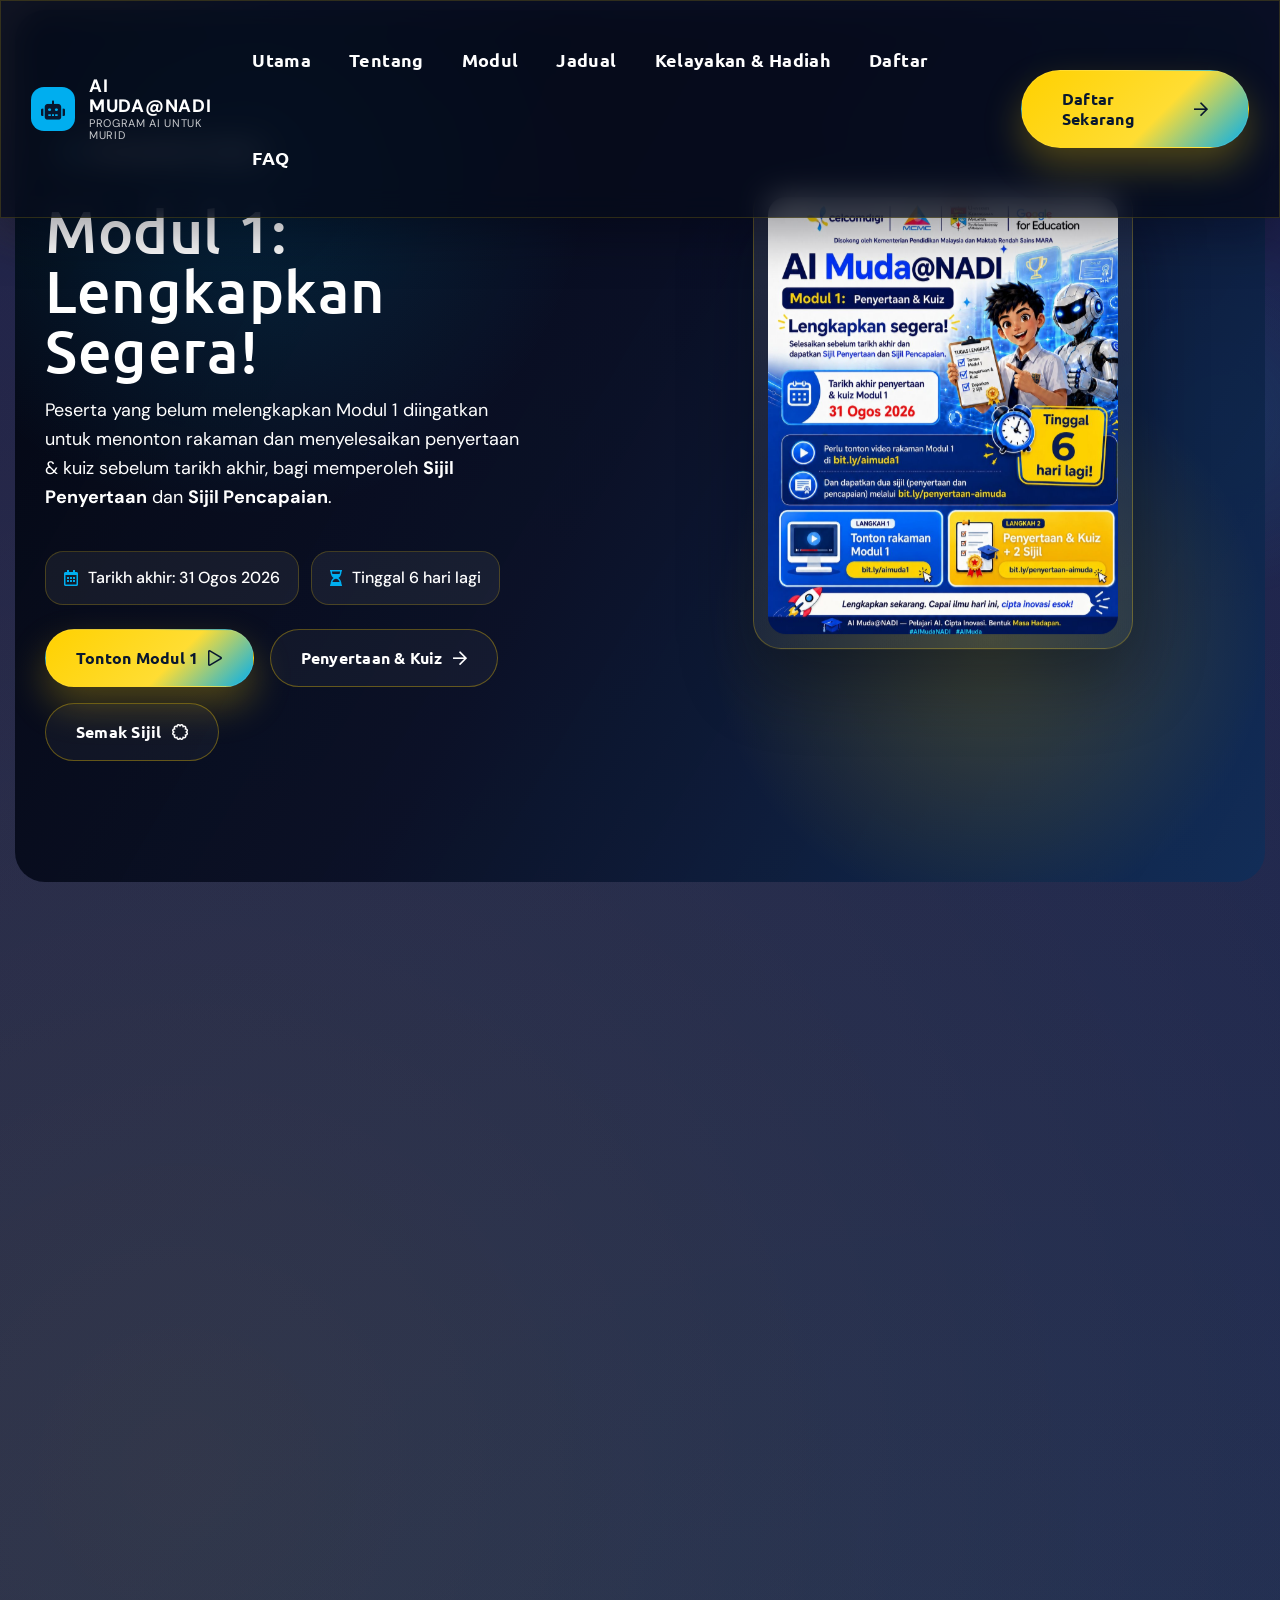
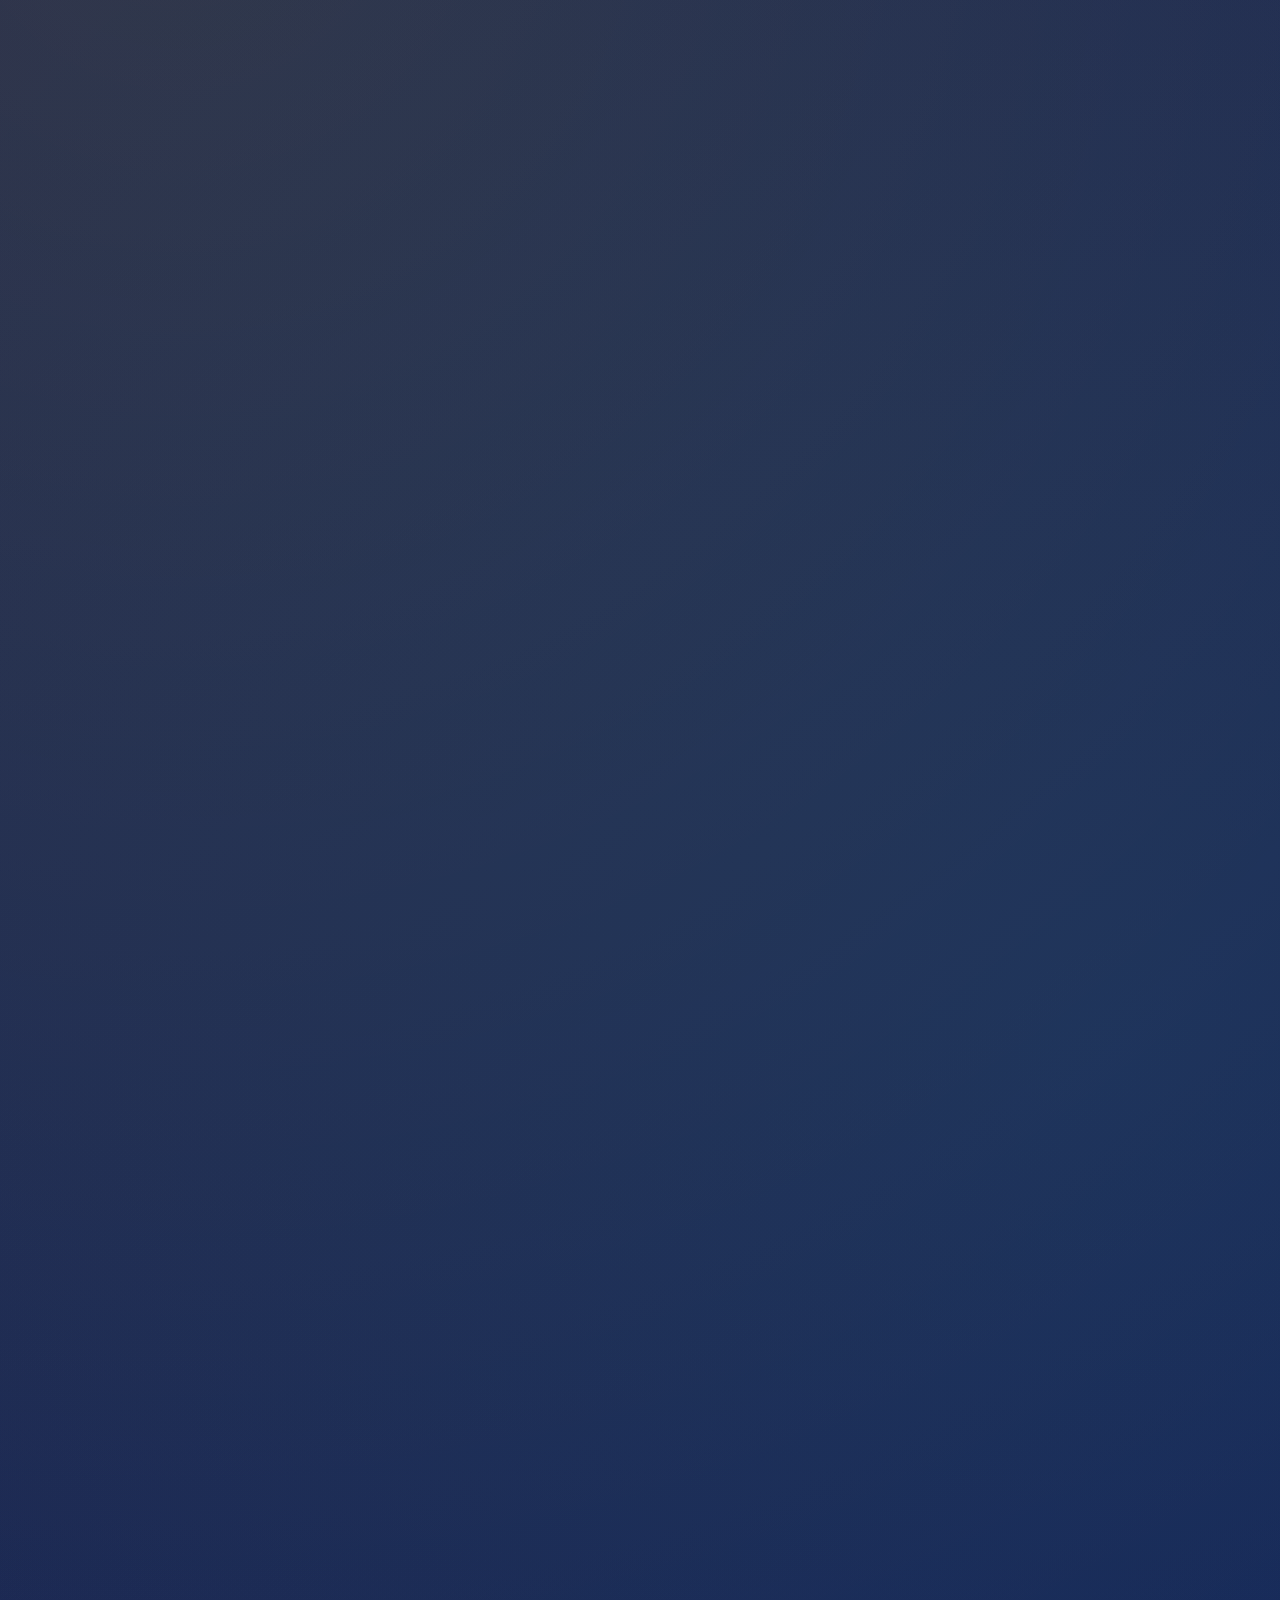
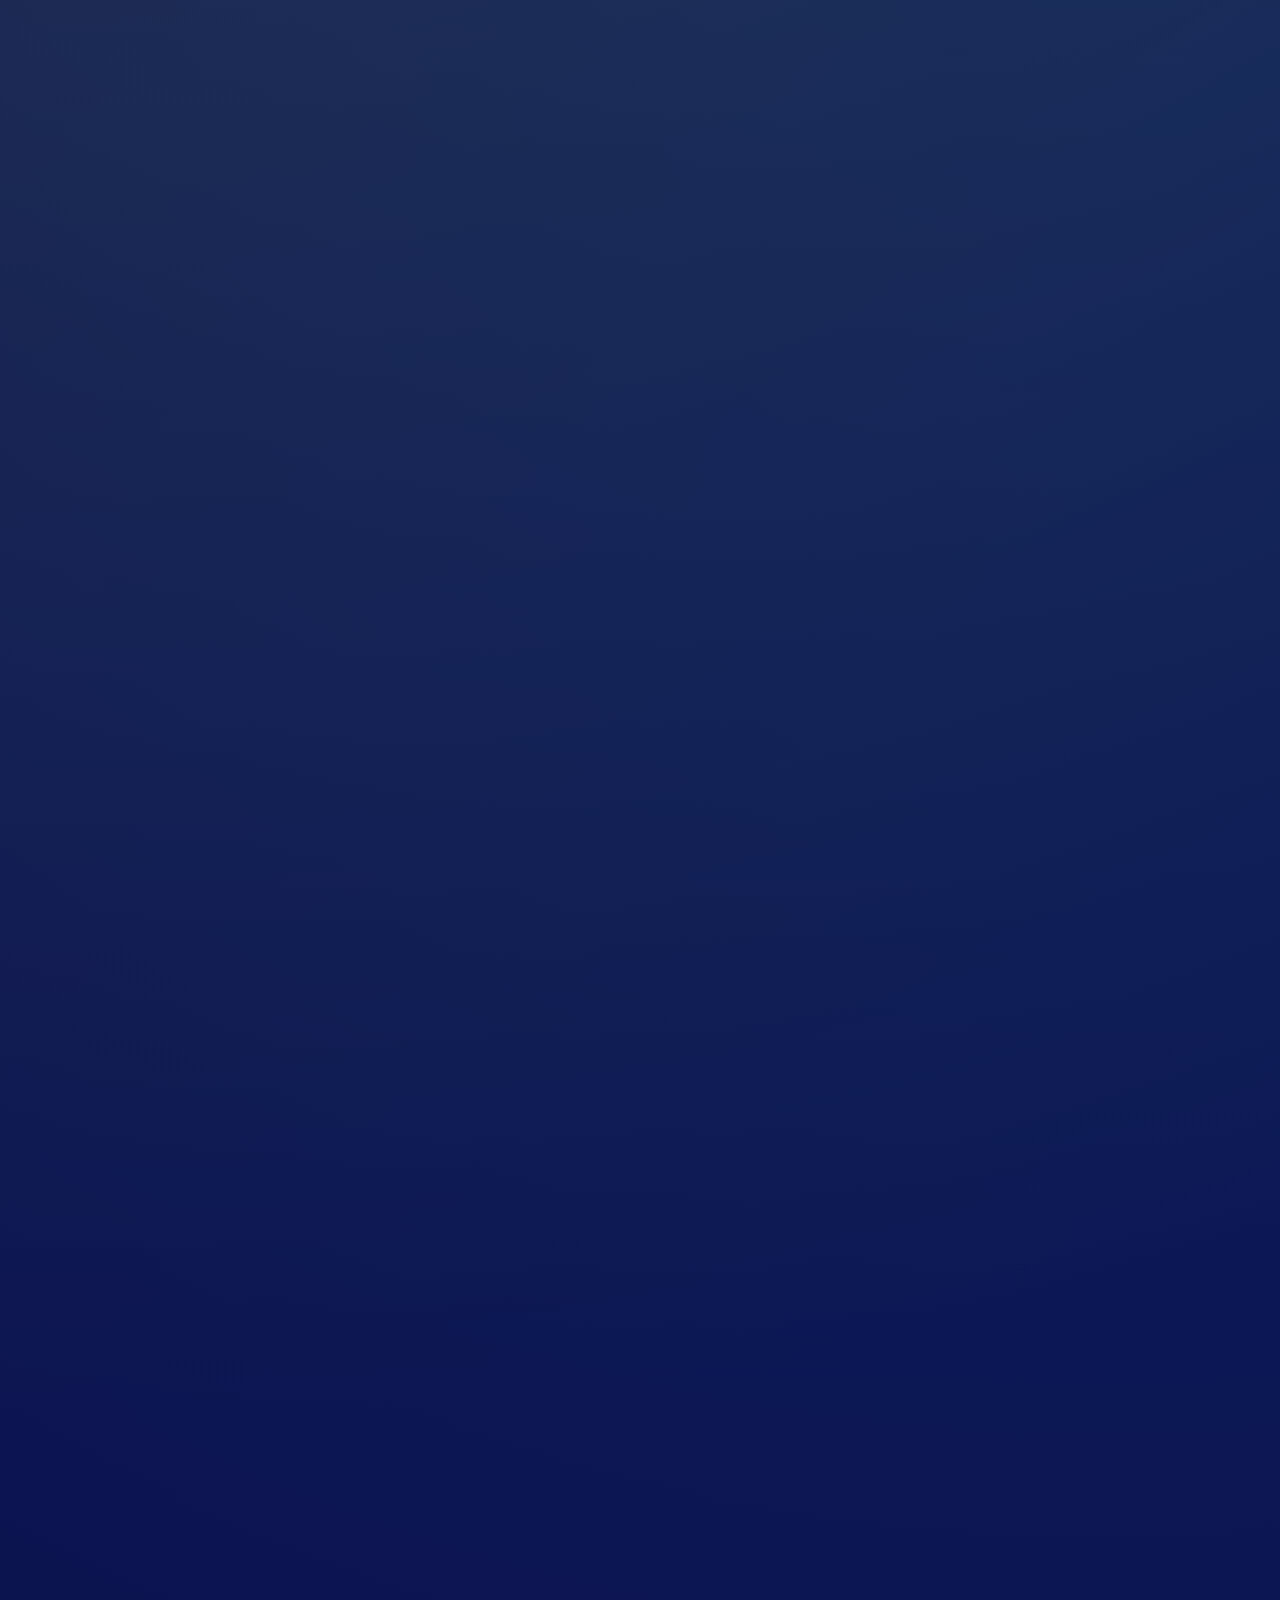
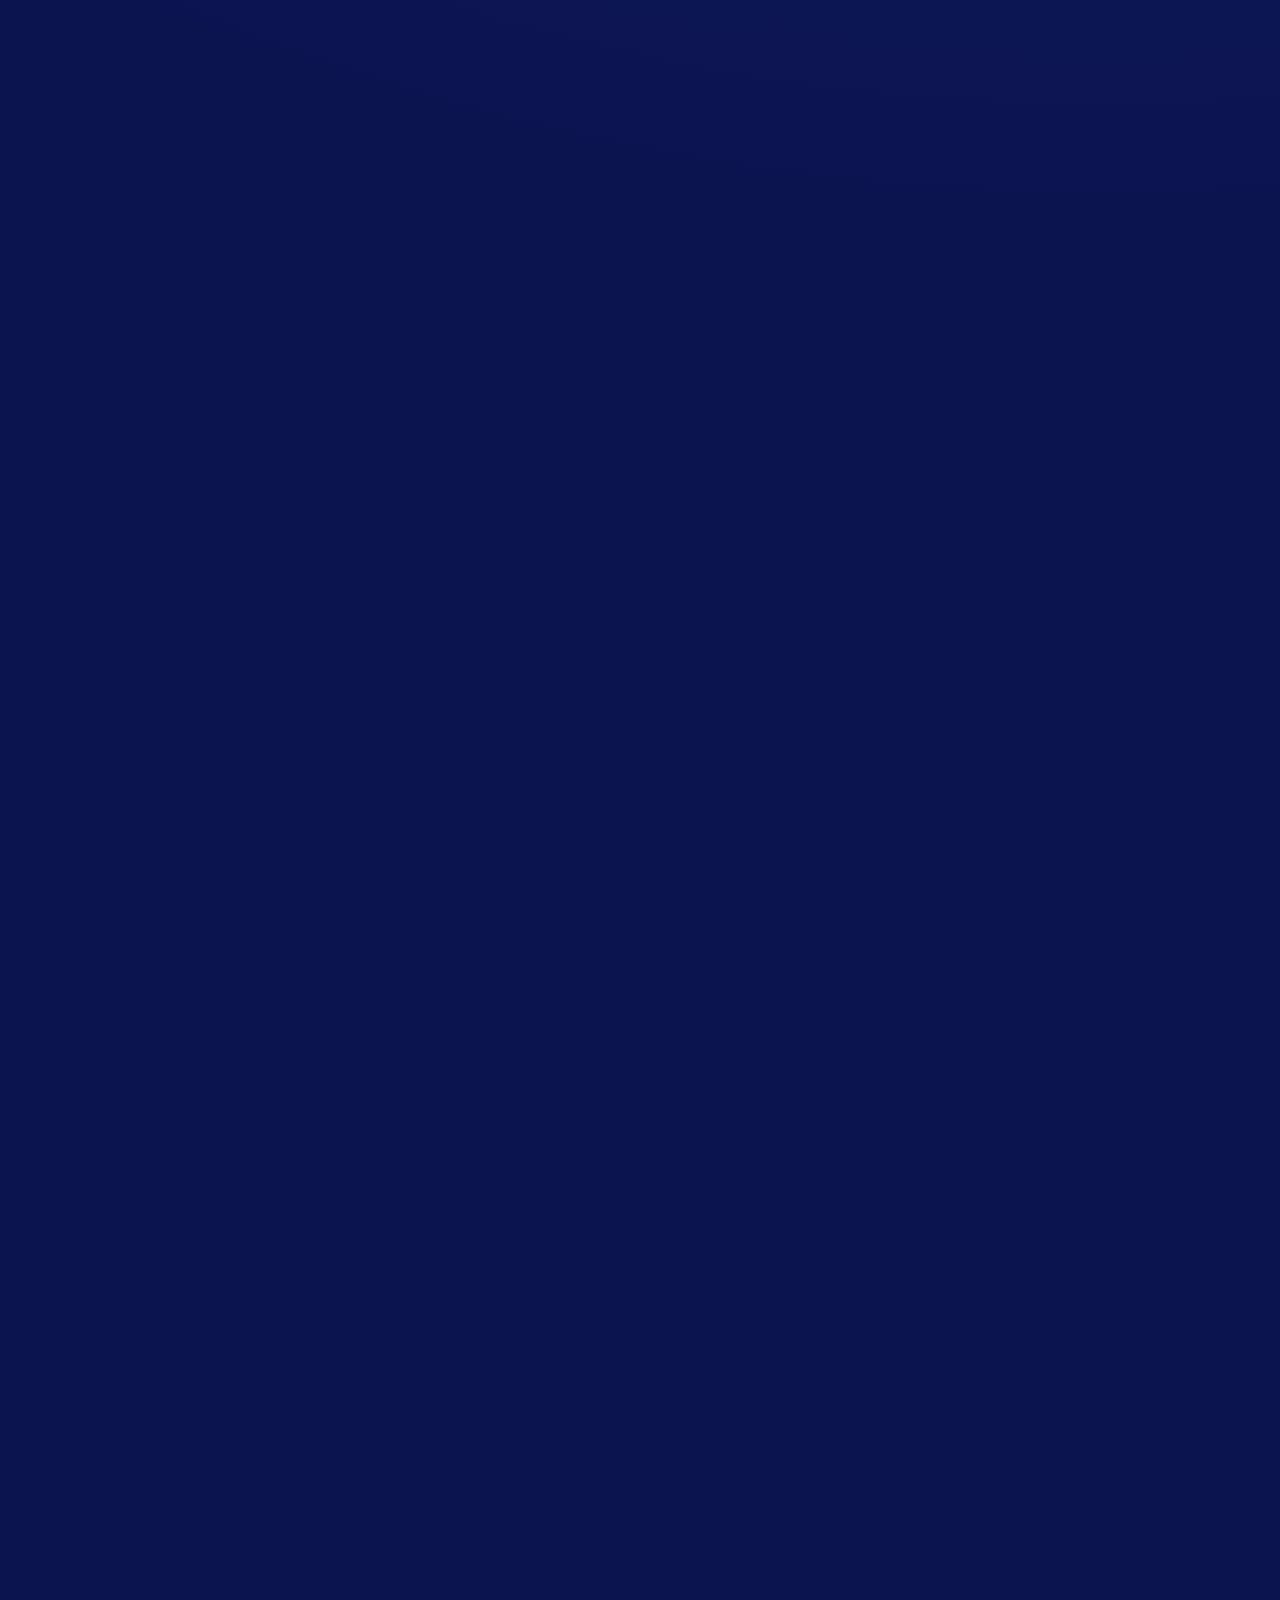
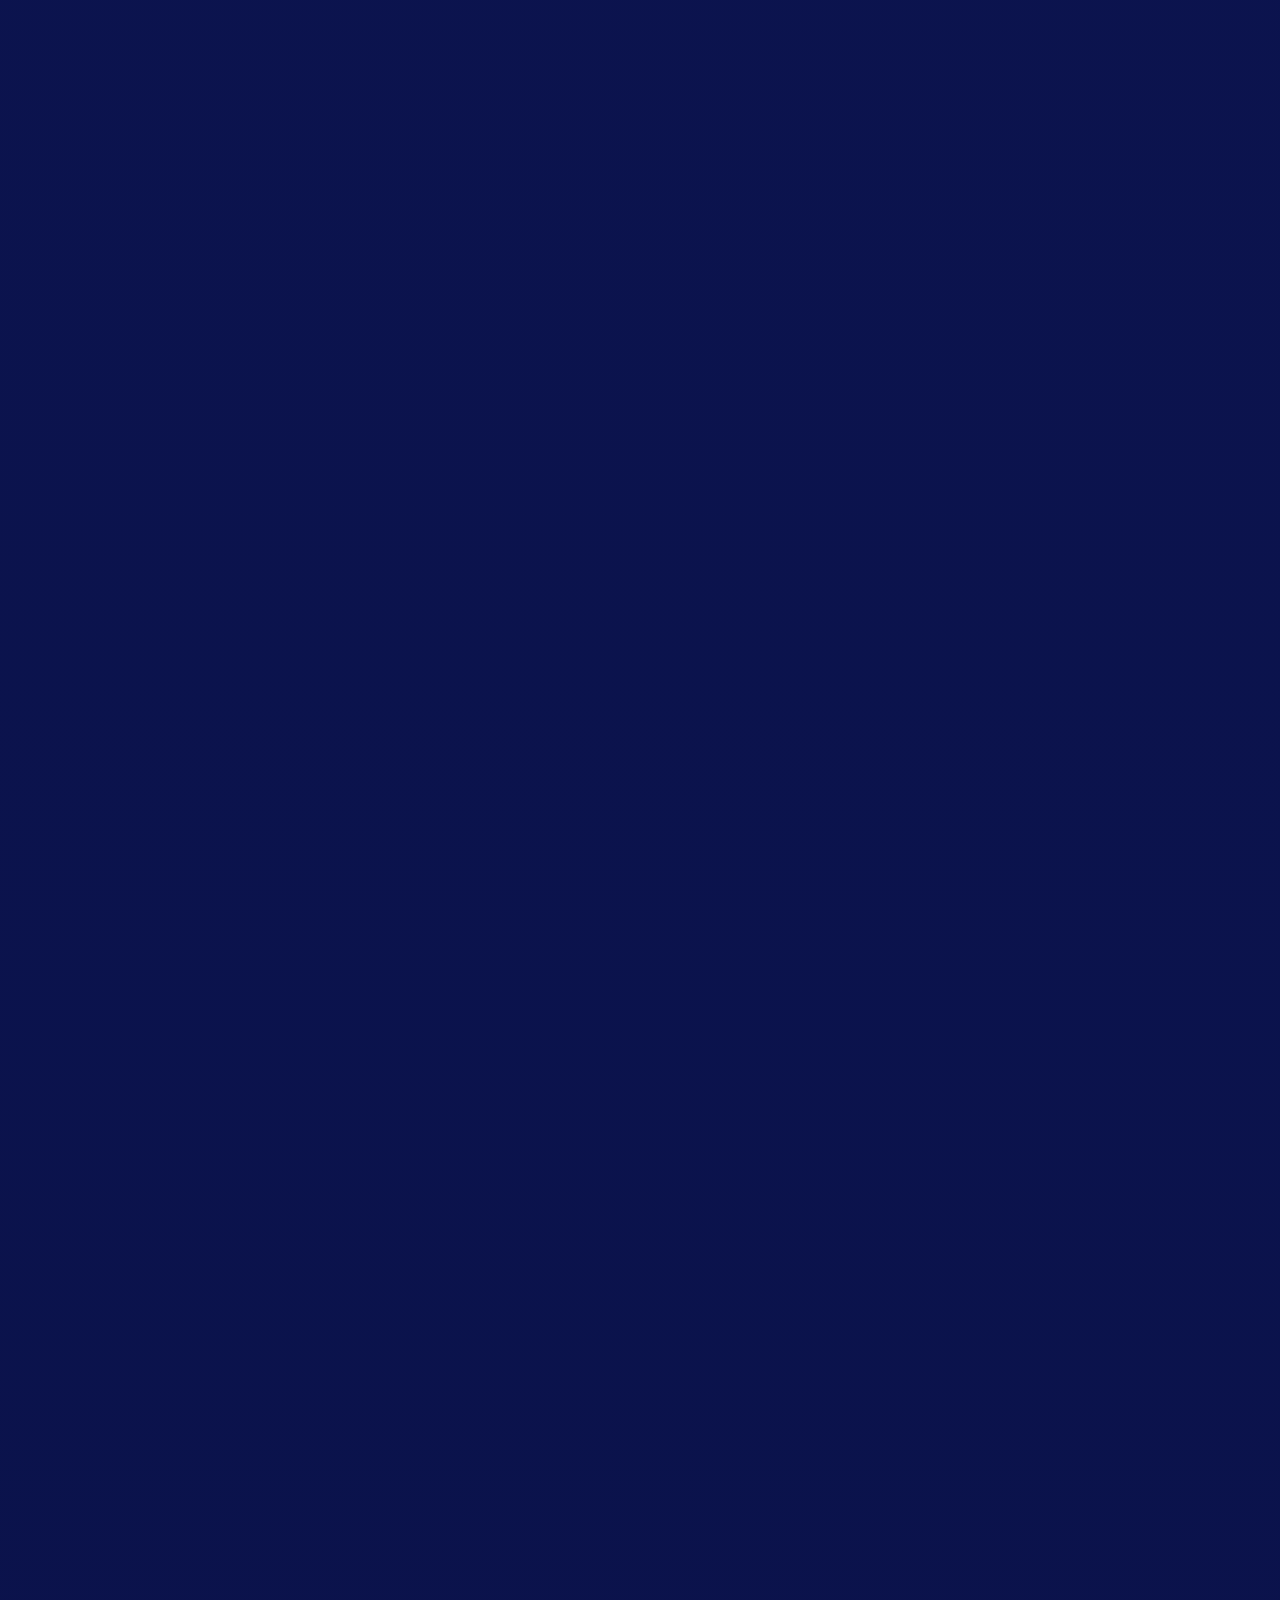
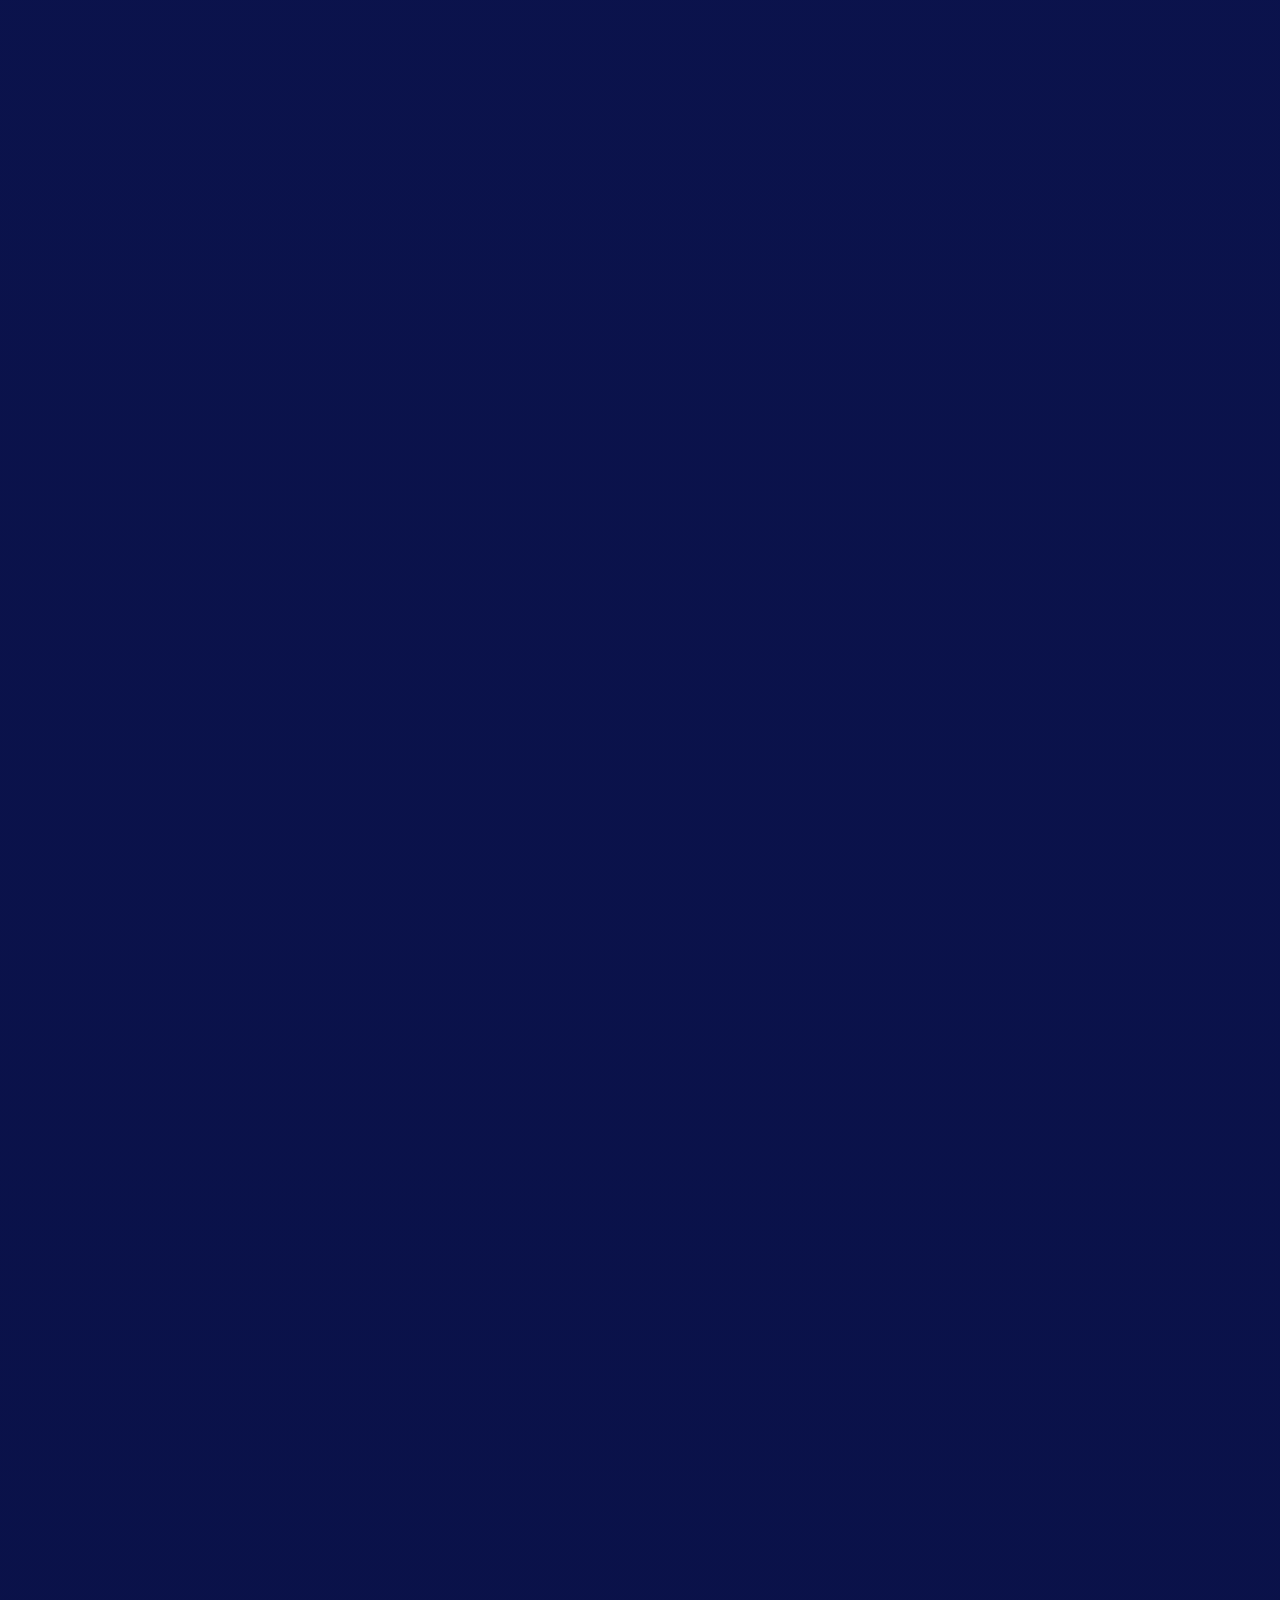
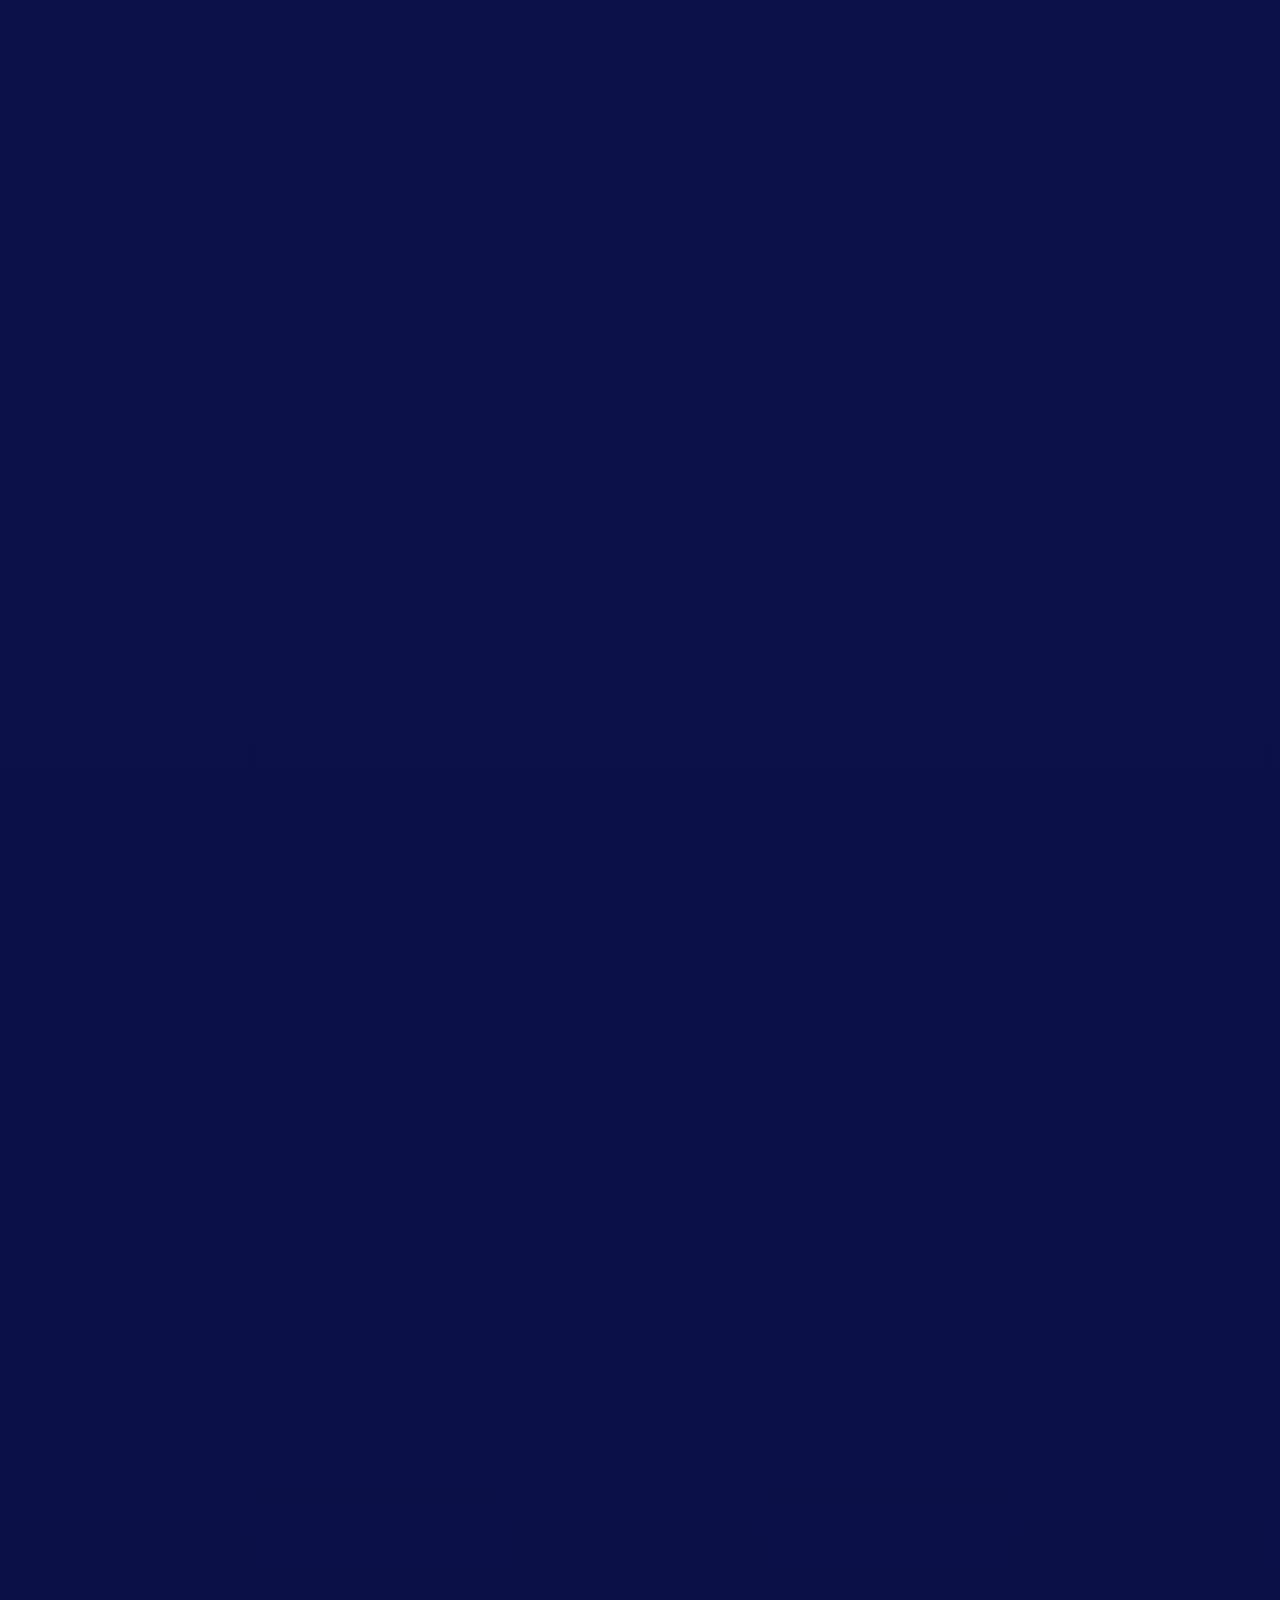
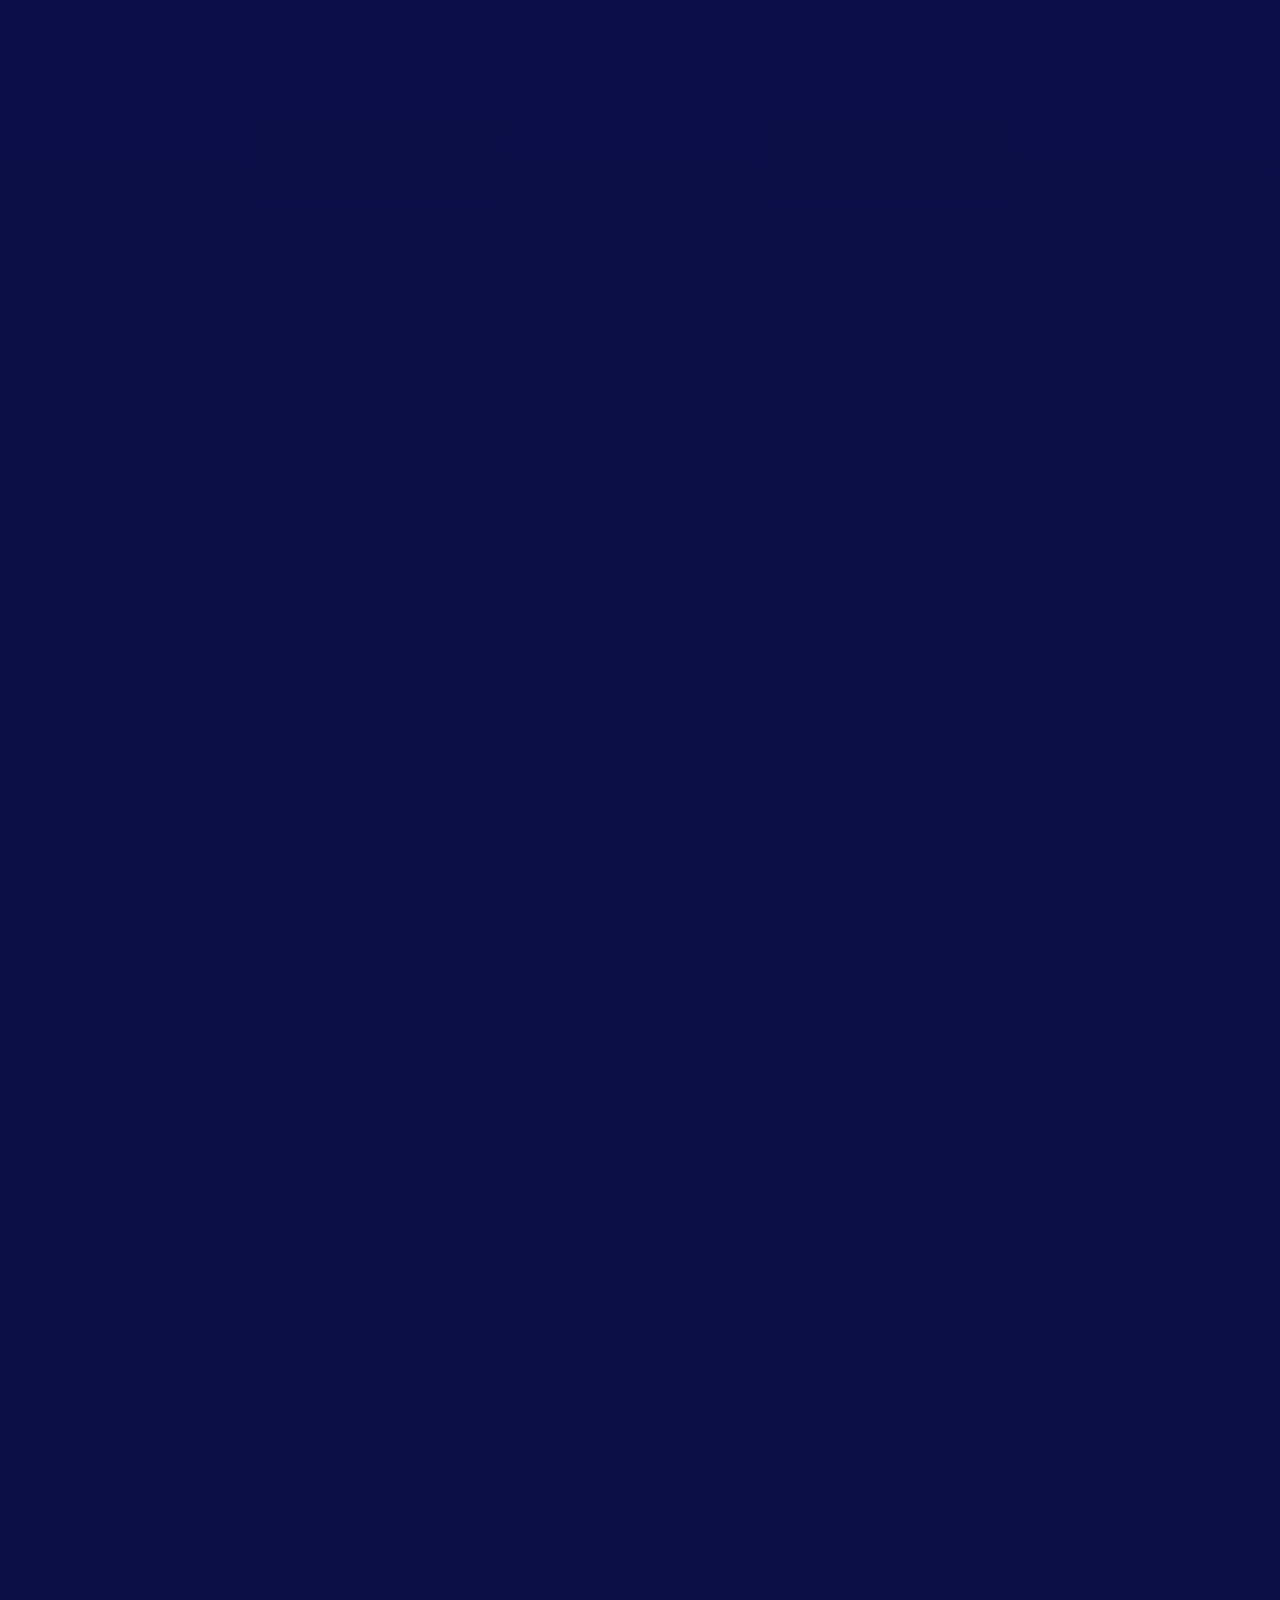
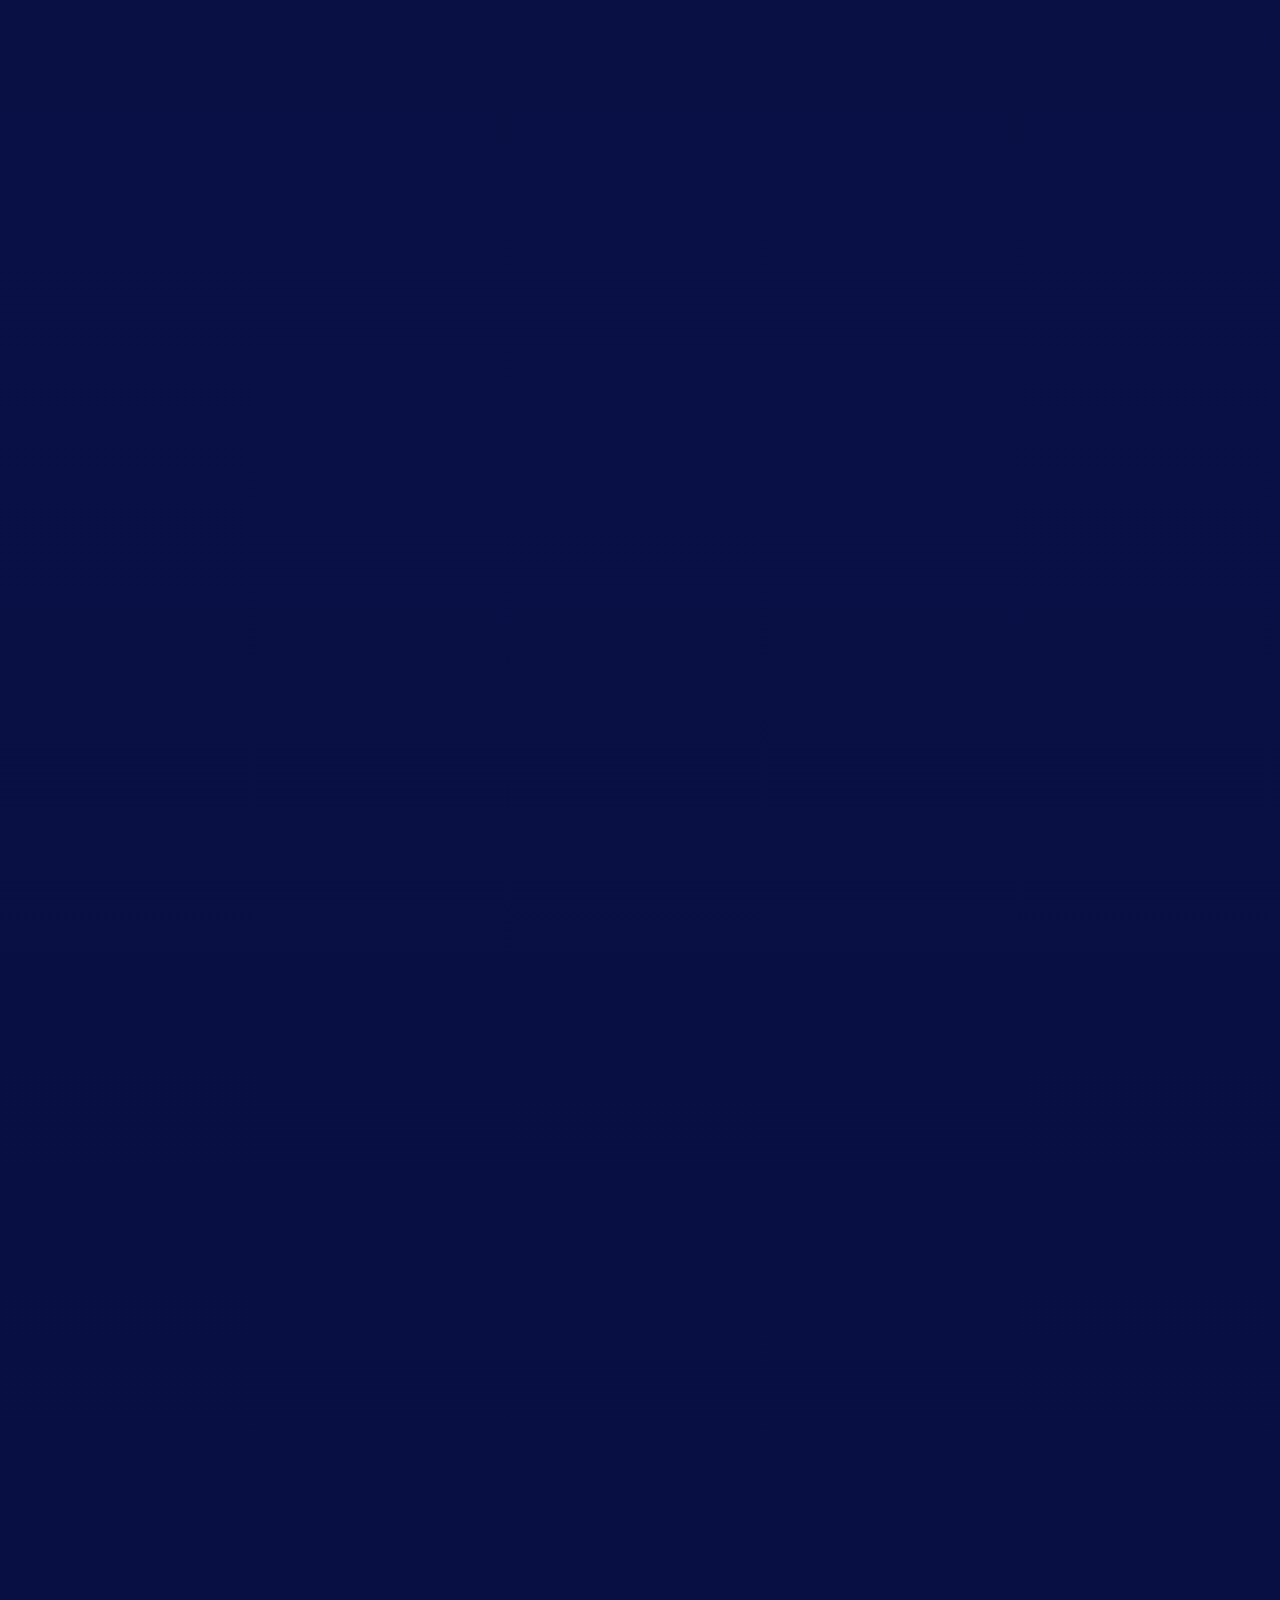
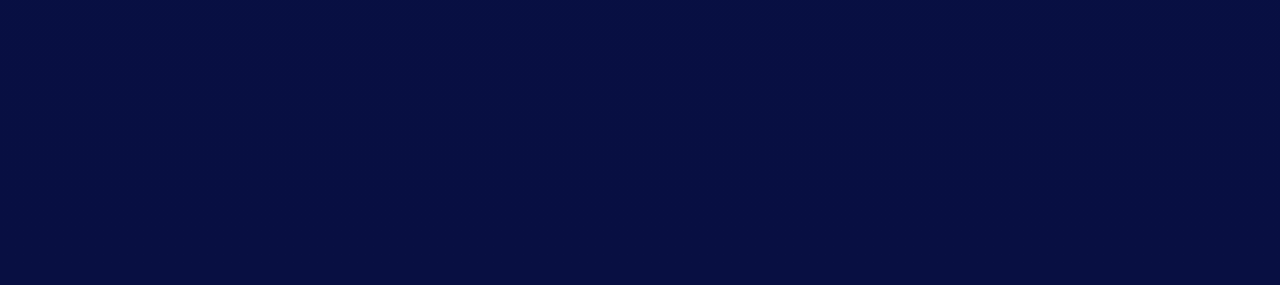
==== index.html @ de955cfb "add butiran and poster modul 2" ====
<!DOCTYPE html>
<html lang="ms">
    <head>
        <meta charset="utf-8">
        <meta http-equiv="x-ua-compatible" content="ie=edge">
        <meta name="description" content="AI Muda@NADI 2026 — Program AI untuk murid Tingkatan 1 hingga Tingkatan 6, dianjurkan oleh MCMC, dilaksanakan oleh CelcomDigi bersama Universiti Kebangsaan Malaysia (UKM), dengan sokongan Kementerian Pendidikan Malaysia. 24 Ogos hingga 25 Oktober 2026.">
        <meta name="viewport" content="width=device-width, initial-scale=1, shrink-to-fit=no">
        <title>AI Muda@NADI 2026 | Program AI untuk Murid Sekolah</title>
        <link rel="shortcut icon" href="assets/images/favicon.png" type="image/png">
        <link href="https://fonts.googleapis.com/css2?family=DM+Sans:ital,opsz,wght@0,9..40,100..1000;1,9..40,100..1000&family=Ubuntu:wght@300;400;500;700&display=swap" rel="stylesheet">
        <link rel="stylesheet" href="assets/fonts/fontawesome/css/all.min.css">
        <link rel="stylesheet" href="assets/css/plugins/bootstrap.min.css">
        <link rel="stylesheet" href="assets/css/plugins/aos.css">
        <link rel="stylesheet" href="assets/css/spacings.css">
        <link rel="stylesheet" href="assets/css/style.css">
        <style>
            :root {
                --ukm-maroon: #0e2a63;
                --ukm-maroon-deep: #081b42;
                --ukm-gold: #FFD100;
                --ukm-navy: #08172f;
                --ukm-ink: #1d2d43;
                --ukm-cream: #f7f1e8;
                --ukm-soft: #f8fafc;
                --ukm-border: rgba(9, 24, 49, 0.12);
            }

            html {
                scroll-behavior: auto;
            }

            body {
                color: var(--ukm-ink);
                background: #fffdf9;
            }

            body.menu-open {
                overflow: hidden;
            }

            .transparent-header {
                top: 0;
            }

            .header-one .header-navigation,
            .header-one .header-navigation.sticky {
                background: rgba(8, 23, 47, 0.78);
                background-color: rgba(8, 23, 47, 0.78);
                -webkit-backdrop-filter: blur(14px);
                backdrop-filter: blur(14px);
            }

            .header-navigation {
                will-change: transform;
                transition: transform 0.25s ease, background 0.25s ease, backdrop-filter 0.25s ease;
            }

            .header-navigation.sticky {
                transform: translateY(0);
            }

            .header-navigation.sticky.header-hidden {
                transform: translateY(-100%);
            }

            @media (min-width: 1200px) {
                .header-navigation .primary-menu {
                    padding-top: 10px;
                    padding-bottom: 10px;
                }

                .header-navigation .theme-nav-menu {
                    background: transparent !important;
                }
            }

            .ukm-brand {
                display: inline-flex;
                align-items: center;
                gap: 14px;
            }

            .ukm-brand-mark {
                flex: 0 0 auto;
                display: inline-flex;
                align-items: center;
                justify-content: center;
                background: transparent;
                box-shadow: none;
                border-radius: 0;
                overflow: visible;
            }

            .ukm-brand-mark img {
                width: 56px;
                height: auto;
                object-fit: contain;
                display: block;
            }

            .ukm-mark-icon {
                display: inline-flex;
                align-items: center;
                justify-content: center;
                width: 44px;
                height: 44px;
                border-radius: 13px;
                background: linear-gradient(135deg, var(--ukm-gold), #00AEEF);
                color: #08172f;
                font-size: 19px;
            }

            .ukm-brand-text {
                display: flex;
                flex-direction: column;
                line-height: 1.1;
            }

            .ukm-brand-text strong {
                font-size: 18px;
                font-weight: 800;
                color: #fff;
                letter-spacing: 0.04em;
            }

            .ukm-brand-text small {
                font-size: 11px;
                color: rgba(255, 255, 255, 0.78);
                letter-spacing: 0.06em;
                text-transform: uppercase;
            }

            .theme-menu-top .ukm-brand-text strong,
            .footer-logo .ukm-brand-text strong {
                color: #fff;
            }

            .theme-menu-top .ukm-brand-text small {
                color: rgba(255, 255, 255, 0.66);
            }

            .header-navigation .theme-nav-menu.menu-on {
                background: linear-gradient(180deg, var(--ukm-navy) 0%, #16266E 100%);
            }

            .header-navigation .main-menu ul > li > a {
                font-weight: 600;
                letter-spacing: 0.02em;
            }

            .header-navigation .nav-right-item .navbar-toggler {
                border-color: rgba(255, 255, 255, 0.7);
                border-radius: 12px;
                position: relative;
                z-index: 10002;
            }

            .header-navigation .nav-right-item .navbar-toggler span {
                background-color: rgba(255, 255, 255, 0.88);
            }

            .theme-btn.gradient-btn {
                background: linear-gradient(135deg, var(--ukm-maroon) 0%, var(--ukm-gold) 100%);
                border: none;
                color: #fff;
                box-shadow: 0 16px 35px rgba(0, 110, 230, 0.25);
            }

            .theme-btn.gradient-btn:hover {
                background: linear-gradient(135deg, var(--ukm-maroon-deep) 0%, var(--ukm-maroon) 100%);
                color: #fff;
            }

            .theme-btn.style-two {
                border-color: rgba(255, 255, 255, 0.26);
                color: #fff;
                background: transparent;
            }

            .theme-btn.style-two:hover {
                border-color: var(--ukm-gold);
                color: var(--ukm-gold);
            }

            .section-title .sub-title {
                color: var(--ukm-maroon);
                letter-spacing: 0.12em;
            }

            .section-title.text-white .sub-title {
                color: var(--ukm-gold);
            }

            .orbia-hero_one .hero-wrapper {
                position: relative;
                overflow: hidden;
                min-height: calc(100vh - 28px);
            }

            .orbia-hero_one .hero-wrapper::before {
                position: absolute;
                content: "";
                inset: 0;
                background:
                    radial-gradient(circle at 18% 18%, rgba(255, 209, 0, 0.18), transparent 28%),
                    linear-gradient(120deg, rgba(8, 23, 47, 0.95) 10%, rgba(15, 34, 62, 0.88) 52%, rgba(0, 110, 230, 0.82) 100%);
            }

            .orbia-hero_one .hero-wrapper .container-fluid {
                position: relative;
                z-index: 2;
            }

            .orbia-hero_one .hero-wrapper .hero-content {
                padding-top: 118px;
                padding-bottom: 60px;
            }

            .ukm-hero-kicker {
                display: inline-flex;
                align-items: center;
                gap: 10px;
                padding: 10px 18px;
                margin-bottom: 24px;
                border-radius: 999px;
                border: 1px solid rgba(255, 255, 255, 0.18);
                background: rgba(255, 255, 255, 0.08);
                color: #fff;
                font-size: 14px;
                font-weight: 600;
                letter-spacing: 0.05em;
                text-transform: uppercase;
            }

            .ukm-hero-kicker i {
                color: var(--ukm-gold);
            }

            .orbia-hero_one .hero-wrapper .hero-content h1 {
                max-width: 640px;
                color: #fff;
                margin-bottom: 16px;
                font-size: clamp(46px, 4.6vw, 66px);
                line-height: 1.02;
                letter-spacing: 0.01em;
                word-break: keep-all;
                overflow-wrap: normal;
                hyphens: none;
                text-wrap: balance;
            }

            .ukm-hero-copy {
                max-width: 620px;
                font-size: 17px;
                line-height: 1.6;
                color: rgba(255, 255, 255, 0.84);
            }

            .ukm-hero-meta {
                display: flex;
                flex-wrap: wrap;
                gap: 12px;
                margin: 18px 0 24px;
            }

            .hero-button-wrap {
                gap: 16px;
                flex-wrap: wrap;
            }

            .ukm-meta-pill {
                display: inline-flex;
                align-items: center;
                gap: 10px;
                padding: 13px 18px;
                border-radius: 18px;
                background: rgba(255, 255, 255, 0.1);
                border: 1px solid rgba(255, 255, 255, 0.15);
                color: #fff;
                font-weight: 500;
            }

            .ukm-meta-pill i {
                color: var(--ukm-gold);
            }

            /* Full-bleed hero portrait — no card frame, blends straight into the background */
            .ukm-hero-panel {
                position: absolute;
                right: 0;
                bottom: 0;
                height: 72%;
                max-height: 560px;
                width: auto;
                z-index: 1;
                pointer-events: none;
            }

            .ukm-hero-panel .ukm-hero-img {
                display: block;
                width: auto;
                height: 100%;
                max-width: none;
                object-fit: contain;
                -webkit-mask-image: linear-gradient(90deg, transparent 0%, rgba(0, 0, 0, 0.55) 18%, black 40%);
                mask-image: linear-gradient(90deg, transparent 0%, rgba(0, 0, 0, 0.55) 18%, black 40%);
            }

            /* Icon-based hero visual — works with no external image asset */
            .ukm-hero-visual {
                position: relative;
                padding: 46px 34px;
                border-radius: 34px;
                background: linear-gradient(160deg, rgba(255, 255, 255, 0.1) 0%, rgba(255, 255, 255, 0.03) 100%);
                border: 1px solid rgba(255, 255, 255, 0.16);
                box-shadow: 0 30px 70px rgba(2, 6, 20, 0.4);
                backdrop-filter: blur(6px);
                text-align: center;
            }

            .ukm-hero-visual .ukm-bot {
                display: inline-flex;
                align-items: center;
                justify-content: center;
                width: 132px;
                height: 132px;
                margin: 0 auto 22px;
                border-radius: 34px;
                background: linear-gradient(150deg, var(--ukm-gold), #FFDD33);
                box-shadow: 0 22px 46px rgba(255, 209, 0, 0.35);
            }

            .ukm-hero-visual .ukm-bot i {
                font-size: 62px;
                color: var(--ukm-navy);
            }

            .ukm-hero-visual h4 {
                color: #fff;
                margin-bottom: 8px;
                font-size: 22px;
            }

            .ukm-hero-visual p {
                margin-bottom: 0;
                color: rgba(255, 255, 255, 0.72);
                font-size: 15px;
            }

            .ukm-hero-visual img.ukm-hero-img {
                width: 100%;
                height: auto;
                border-radius: 26px;
                display: block;
            }

            .ukm-hero-poster-frame {
                max-width: 380px;
                margin: 40px auto 0;
                padding: 14px;
                border-radius: 28px;
                background: linear-gradient(160deg, rgba(255, 255, 255, 0.1) 0%, rgba(255, 255, 255, 0.03) 100%);
                border: 1px solid rgba(255, 209, 0, 0.28);
                box-shadow: 0 30px 70px rgba(2, 6, 20, 0.45);
            }

            .ukm-hero-poster-frame img {
                display: block;
                width: 100%;
                height: auto;
                border-radius: 18px;
            }

            @media (min-width: 1200px) {
                .ukm-hero-poster-frame {
                    margin: 0;
                }
            }

            .ukm-hero-orbit {
                position: absolute;
                display: inline-flex;
                align-items: center;
                justify-content: center;
                width: 62px;
                height: 62px;
                border-radius: 20px;
                background: rgba(255, 255, 255, 0.92);
                box-shadow: 0 16px 34px rgba(2, 6, 20, 0.35);
            }

            .ukm-hero-orbit i {
                font-size: 24px;
            }

            .ukm-hero-orbit.orbit-a { top: -18px; left: -20px; }
            .ukm-hero-orbit.orbit-a i { color: #00AEEF; }
            .ukm-hero-orbit.orbit-b { top: 26px; right: -26px; }
            .ukm-hero-orbit.orbit-b i { color: var(--ukm-gold); }
            .ukm-hero-orbit.orbit-c { bottom: -16px; left: 34px; }
            .ukm-hero-orbit.orbit-c i { color: #FF6A00; }

            /* Hero journey card — mini timeline teaser, distinct from a plain hero image */
            .ukm-journey-card {
                position: relative;
                padding: 38px 32px;
                border-radius: 32px;
                background: linear-gradient(165deg, rgba(255, 255, 255, 0.1) 0%, rgba(255, 255, 255, 0.03) 100%);
                border: 1px solid rgba(255, 255, 255, 0.16);
                box-shadow: 0 30px 70px rgba(2, 6, 20, 0.4);
                backdrop-filter: blur(6px);
            }

            .ukm-journey-card .journey-head {
                display: flex;
                align-items: center;
                justify-content: space-between;
                margin-bottom: 26px;
            }

            .ukm-journey-card .journey-head span {
                color: rgba(255, 255, 255, 0.6);
                font-size: 12px;
                font-weight: 700;
                letter-spacing: 0.08em;
                text-transform: uppercase;
            }

            .ukm-journey-card .journey-head strong {
                display: block;
                color: #fff;
                font-size: 20px;
                margin-top: 4px;
            }

            .ukm-journey-card .journey-badge {
                display: inline-flex;
                align-items: center;
                justify-content: center;
                width: 46px;
                height: 46px;
                border-radius: 14px;
                background: linear-gradient(135deg, var(--ukm-gold), #FFDD33);
                color: var(--ukm-navy);
                font-size: 18px;
            }

            .ukm-journey-steps {
                position: relative;
                padding-left: 8px;
            }

            .ukm-journey-steps::before {
                content: "";
                position: absolute;
                left: 25px;
                top: 8px;
                bottom: 8px;
                width: 2px;
                background: repeating-linear-gradient(180deg, rgba(255, 255, 255, 0.32) 0 6px, transparent 6px 12px);
            }

            .ukm-journey-step {
                position: relative;
                display: flex;
                align-items: flex-start;
                gap: 18px;
                padding-bottom: 26px;
            }

            .ukm-journey-step:last-child {
                padding-bottom: 0;
            }

            .ukm-journey-step .dot {
                position: relative;
                z-index: 1;
                flex: 0 0 auto;
                display: inline-flex;
                align-items: center;
                justify-content: center;
                width: 52px;
                height: 52px;
                border-radius: 16px;
                font-size: 20px;
                color: #08172f;
            }

            .ukm-journey-step h5 {
                margin: 4px 0 4px;
                color: #fff;
                font-size: 16px;
                font-weight: 700;
            }

            .ukm-journey-step p {
                margin: 0;
                color: rgba(255, 255, 255, 0.62);
                font-size: 13.5px;
                line-height: 1.5;
            }

            .ukm-section-soft {
                background: linear-gradient(180deg, #fffdf8 0%, var(--ukm-cream) 100%);
            }

            .orbia-service-card {
                background: #fff;
                border: 1px solid var(--ukm-border);
                box-shadow: 0 18px 45px rgba(15, 31, 58, 0.08);
            }

            .ukm-program-highlights {
                position: relative;
            }

            .ukm-program-highlights:before {
                position: absolute;
                content: "";
                inset: 0;
                background:
                    radial-gradient(circle at 20% 25%, rgba(255, 209, 0, 0.12), transparent 26%),
                    radial-gradient(circle at 82% 70%, rgba(0, 110, 230, 0.08), transparent 24%);
                pointer-events: none;
            }

            .ukm-program-highlights .container {
                position: relative;
                z-index: 1;
            }

            .ukm-highlight-lead {
                max-width: 760px;
                margin: 18px auto 0;
                font-size: 18px;
                line-height: 1.8;
                color: #617086;
            }

            .ukm-program-highlights .item-column {
                border-right: none !important;
            }

            .ukm-service-card {
                position: relative;
                height: 100%;
                border-radius: 26px;
                background: linear-gradient(180deg, #ffffff 0%, #fff9f1 100%);
                border: 1px solid rgba(0, 110, 230, 0.1);
                box-shadow: 0 18px 40px rgba(12, 28, 53, 0.08);
                overflow: hidden;
            }

            .ukm-service-card:before {
                position: absolute;
                content: "";
                left: 0;
                top: 0;
                bottom: 0;
                width: 6px;
                background: var(--card-color, var(--ukm-gold));
            }

            .ukm-service-card .ghost-num {
                position: absolute;
                right: 12px;
                top: -18px;
                font-size: 104px;
                font-weight: 900;
                line-height: 1;
                color: rgba(9, 24, 49, 0.05);
                pointer-events: none;
                user-select: none;
            }

            .ukm-service-card .content {
                position: relative;
                z-index: 1;
                padding: 30px 26px 28px;
            }

            .ukm-service-card .icon {
                display: inline-flex;
                align-items: center;
                justify-content: center;
                width: 60px;
                height: 60px;
                margin-bottom: 20px;
                border-radius: 17px;
                background: var(--card-color, var(--ukm-gold));
                box-shadow: 0 12px 26px rgba(9, 24, 49, 0.18);
            }

            .ukm-service-card .icon i {
                font-size: 25px;
                color: #08172f;
            }

            .ukm-service-card .title {
                margin-bottom: 10px;
                font-size: 22px;
                line-height: 1.25;
            }

            .ukm-service-card .title a,
            .ukm-service-card .title {
                color: var(--ukm-navy);
            }

            .ukm-service-card .content p {
                height: auto;
                margin: 0;
                padding-bottom: 0;
                font-size: 14.5px;
                line-height: 1.65;
            }

            .orbia-service-card .content p,
            .orbia-iconic-box .content p,
            .orbia-content-box p {
                color: #526175;
            }

            .ukm-event-strip {
                padding: 18px 0;
                background: var(--ukm-navy);
                color: rgba(255, 255, 255, 0.86);
            }

            .ukm-scroll-item {
                color: #fff;
                font-weight: 700;
                letter-spacing: 0.08em;
                text-transform: uppercase;
            }

            .ukm-scroll-item .icon {
                color: var(--ukm-gold);
            }

            .ukm-agenda-item {
                border: 1px solid var(--ukm-border);
                border-radius: 28px;
                margin-bottom: 18px;
                overflow: hidden;
                background: #fff;
                box-shadow: 0 20px 50px rgba(8, 23, 47, 0.08);
            }

            .ukm-agenda-item .project-header {
                display: flex;
                align-items: center;
                justify-content: space-between;
                gap: 20px;
                padding: 22px 28px;
                cursor: pointer;
            }

            .orbia-project_one .project-wrapper {
                padding-top: 34px;
            }

            .orbia-project_one .project-wrapper .orbia-project-item.style-one:not(:last-child) {
                margin-bottom: 18px;
                padding-bottom: 0;
                border-bottom: none;
            }

            .ukm-agenda-item .project-title span {
                display: inline-block;
                margin-bottom: 8px;
                color: var(--ukm-maroon);
                font-size: 14px;
                font-weight: 700;
                letter-spacing: 0.08em;
                text-transform: uppercase;
            }

            .ukm-day-theme {
                display: inline-flex;
                align-items: center;
                padding: 10px 14px;
                border-radius: 999px;
                background: var(--ukm-cream);
                color: var(--ukm-maroon);
                font-size: 13px;
                font-weight: 700;
                text-transform: uppercase;
                letter-spacing: 0.05em;
                white-space: nowrap;
            }

            .ukm-agenda-content {
                padding: 0 34px 34px;
            }

            .ukm-agenda-intro {
                padding: 18px 22px;
                margin-bottom: 22px;
                border-radius: 22px;
                background: linear-gradient(135deg, rgba(0, 110, 230, 0.08), rgba(255, 209, 0, 0.12));
                color: var(--ukm-ink);
            }

            .ukm-agenda-grid {
                display: grid;
                grid-template-columns: repeat(2, minmax(0, 1fr));
                gap: 18px;
            }

            .ukm-agenda-card {
                height: 100%;
                padding: 22px;
                border-radius: 22px;
                border: 1px solid var(--ukm-border);
                background: #fff;
            }

            .ukm-agenda-card.full {
                grid-column: 1 / -1;
            }

            .ukm-time {
                display: inline-flex;
                margin-bottom: 12px;
                padding: 8px 12px;
                border-radius: 999px;
                background: var(--ukm-navy);
                color: #fff;
                font-size: 12px;
                font-weight: 700;
                letter-spacing: 0.08em;
                text-transform: uppercase;
            }

            .ukm-agenda-card h4 {
                margin-bottom: 10px;
                font-size: 21px;
                line-height: 1.4;
            }

            .ukm-agenda-card p {
                margin-bottom: 14px;
                color: #5d6d82;
            }

            .ukm-agenda-card ul {
                margin: 0;
                padding-left: 18px;
                color: #394b65;
            }

            /* Vertical timeline — replaces the accordion agenda list */
            .ukm-vtimeline {
                position: relative;
                padding: 10px 0;
            }

            .ukm-vtimeline::before {
                content: "";
                position: absolute;
                left: 27px;
                top: 6px;
                bottom: 6px;
                width: 2px;
                background: repeating-linear-gradient(180deg, var(--ukm-border) 0 8px, transparent 8px 16px);
            }

            .ukm-vtimeline-item {
                position: relative;
                display: flex;
                gap: 24px;
                padding-left: 0;
                margin-bottom: 34px;
            }

            .ukm-vtimeline-item:last-child {
                margin-bottom: 0;
            }

            .ukm-vtimeline-node {
                position: relative;
                z-index: 1;
                flex: 0 0 auto;
                display: inline-flex;
                align-items: center;
                justify-content: center;
                width: 56px;
                height: 56px;
                border-radius: 18px;
                font-size: 22px;
                color: #08172f;
                background: var(--tl-color, var(--ukm-gold));
                box-shadow: 0 14px 30px rgba(8, 23, 47, 0.14);
            }

            .ukm-vtimeline-card {
                flex: 1 1 auto;
                padding: 22px 26px;
                border-radius: 22px;
                background: #fff;
                border: 1px solid var(--ukm-border);
                box-shadow: 0 18px 40px rgba(8, 23, 47, 0.08);
            }

            .ukm-vtimeline-card .tl-date {
                display: inline-block;
                margin-bottom: 6px;
                font-size: 12.5px;
                font-weight: 800;
                letter-spacing: 0.06em;
                text-transform: uppercase;
                color: var(--tl-color, var(--ukm-gold));
            }

            .ukm-vtimeline-card .tl-poster-link {
                display: inline-flex;
                align-items: center;
                gap: 6px;
                margin-top: 12px;
                padding: 7px 14px;
                border-radius: 999px;
                font-size: 12.5px;
                font-weight: 700;
                color: #08172f;
                background: #f0f3fa;
                border: 1px solid rgba(9, 24, 49, 0.15);
                transition: all 0.25s ease;
            }

            .ukm-vtimeline-card .tl-poster-link:hover {
                background: #FFD100;
                color: #08172f;
                border-color: #FFD100;
            }

            .ukm-vtimeline-card .tl-card-actions {
                display: flex;
                flex-wrap: wrap;
                gap: 10px;
            }

            .ukm-vtimeline-card .tl-details-btn {
                cursor: pointer;
                border: none;
            }

            .ukm-modul-modal .modal-dialog {
                max-width: 560px;
            }

            .ukm-modul-modal .modal-content {
                border: none;
                border-radius: 18px;
                overflow: hidden;
                background: #ffffff;
                box-shadow: 0 30px 70px rgba(8, 23, 47, 0.35);
                max-height: 85vh;
                display: flex;
                flex-direction: column;
            }

            .ukm-modul-modal .modal-body {
                flex: 1 1 auto;
                overflow-y: auto;
                padding: 0;
                position: relative;
            }

            .ukm-modul-modal-scroll-hint {
                position: sticky;
                bottom: 0;
                left: 0;
                z-index: 3;
                display: flex;
                justify-content: center;
                padding: 34px 0 12px;
                margin-top: -34px;
                background: linear-gradient(to bottom, rgba(255, 255, 255, 0) 0%, rgba(255, 255, 255, 0.94) 55%, #ffffff 100%);
                pointer-events: none;
                transition: opacity 0.25s ease;
            }

            .ukm-modul-modal-scroll-hint.is-at-bottom {
                opacity: 0;
            }

            .ukm-modul-modal-scroll-hint span {
                display: inline-flex;
                align-items: center;
                gap: 6px;
                padding: 6px 14px;
                border-radius: 999px;
                background: rgba(8, 23, 47, 0.85);
                color: #fff;
                font-size: 12px;
                font-weight: 700;
                letter-spacing: 0.02em;
                animation: ukm-modal-hint-bounce 1.6s ease-in-out infinite;
            }

            @keyframes ukm-modal-hint-bounce {
                0%, 100% { transform: translateY(0); }
                50% { transform: translateY(5px); }
            }

            .ukm-modul-modal .btn-close {
                position: absolute;
                top: 14px;
                right: 14px;
                z-index: 4;
                width: 34px;
                height: 34px;
                border-radius: 50%;
                background: rgba(8, 23, 47, 0.55) url("data:image/svg+xml,%3Csvg xmlns='http://www.w3.org/2000/svg' viewBox='0 0 16 16'%3E%3Cpath fill='%23fff' d='M.293.293a1 1 0 011.414 0L8 6.586 14.293.293a1 1 0 111.414 1.414L9.414 8l6.293 6.293a1 1 0 01-1.414 1.414L8 9.414l-6.293 6.293a1 1 0 01-1.414-1.414L6.586 8 .293 1.707a1 1 0 010-1.414z'/%3E%3C/svg%3E") center/14px no-repeat;
                opacity: 1;
                box-shadow: 0 4px 14px rgba(8, 23, 47, 0.3);
            }

            .ukm-modul-modal-poster {
                display: block;
                width: 100%;
                height: auto;
            }

            .ukm-modul-modal-text {
                padding: 26px 28px 30px;
                color: #23324b;
                font-size: 15px;
                line-height: 1.7;
            }

            .ukm-modul-modal-text p {
                margin-bottom: 12px;
            }

            .ukm-modul-modal-text ul {
                margin: 0 0 12px;
                padding-left: 20px;
            }

            .ukm-modul-modal-text a {
                color: #0d6efd;
                font-weight: 700;
                word-break: break-word;
            }

            .ukm-modul-modal-text a:hover {
                text-decoration: underline;
            }

            .ukm-modul-modal-tags {
                font-weight: 700;
                color: #08172f;
                margin-bottom: 0;
            }

            .ukm-vtimeline-card h4 {
                margin-bottom: 8px;
                font-size: 19px;
                line-height: 1.35;
            }

            .ukm-vtimeline-card p {
                margin: 0;
                font-size: 14.5px;
                line-height: 1.65;
            }

            .ukm-vtimeline-phase {
                display: inline-flex;
                align-items: center;
                gap: 10px;
                margin: 44px 0 22px;
                padding-left: 0;
                font-size: 13px;
                font-weight: 800;
                letter-spacing: 0.1em;
                text-transform: uppercase;
                color: var(--ukm-maroon);
            }

            .ukm-vtimeline-phase:first-child {
                margin-top: 0;
            }

            .ukm-vtimeline-phase::before {
                content: "";
                width: 10px;
                height: 10px;
                border-radius: 50%;
                background: currentColor;
            }

            @media (max-width: 575px) {
                .ukm-vtimeline::before {
                    left: 22px;
                }

                .ukm-vtimeline-item {
                    gap: 16px;
                }

                .ukm-vtimeline-node {
                    width: 46px;
                    height: 46px;
                    font-size: 18px;
                    border-radius: 14px;
                }

                .ukm-vtimeline-card {
                    padding: 18px 18px;
                }
            }

            .ukm-insight-panel {
                padding: 46px 38px;
                border-radius: 34px;
                background: linear-gradient(160deg, rgba(8, 23, 47, 0.96), rgba(0, 110, 230, 0.9));
                box-shadow: 0 24px 70px rgba(8, 23, 47, 0.3);
                color: #fff;
            }

            .ukm-insight-panel .eyebrow {
                color: var(--ukm-gold);
                text-transform: uppercase;
                letter-spacing: 0.1em;
                font-size: 13px;
                font-weight: 700;
            }

            .ukm-insight-panel h3 {
                color: #fff;
                margin: 18px 0 22px;
                font-size: 40px;
                line-height: 1.2;
            }

            .ukm-insight-panel p {
                color: rgba(255, 255, 255, 0.8);
            }

            .ukm-insight-stats {
                display: grid;
                grid-template-columns: repeat(3, minmax(0, 1fr));
                gap: 14px;
                margin-top: 26px;
            }

            .ukm-insight-stats .stat {
                padding: 16px;
                border-radius: 20px;
                background: rgba(255, 255, 255, 0.08);
                border: 1px solid rgba(255, 255, 255, 0.12);
                text-align: center;
            }

            .ukm-insight-stats .stat strong {
                display: block;
                margin-bottom: 6px;
                font-size: 26px;
                color: #fff;
            }

            .ukm-insight-stats .stat span {
                font-size: 12px;
                color: rgba(255, 255, 255, 0.7);
                text-transform: uppercase;
                letter-spacing: 0.05em;
            }

            .ukm-check-cluster {
                display: grid;
                grid-template-columns: repeat(2, minmax(0, 1fr));
                gap: 16px;
                margin-top: 34px;
            }

            .ukm-check-card {
                padding: 22px;
                border-radius: 22px;
                background: rgba(255, 255, 255, 0.9);
                border: 1px solid var(--ukm-border);
                box-shadow: 0 18px 40px rgba(13, 32, 61, 0.08);
            }

            .ukm-check-card i {
                display: inline-flex;
                align-items: center;
                justify-content: center;
                width: 42px;
                height: 42px;
                margin-bottom: 14px;
                border-radius: 14px;
                background: rgba(0, 110, 230, 0.1);
                color: var(--ukm-maroon);
            }

            .ukm-check-card h5 {
                margin-bottom: 8px;
            }

            /* Eligibility band — horizontal-row layout (distinct from the two-column panel style) */
            .ukm-eligibility-band {
                padding: 100px 0 110px;
            }

            .ukm-elig-stats {
                display: flex;
                flex-wrap: wrap;
                justify-content: center;
                gap: 14px;
                margin: 6px 0 50px;
            }

            .ukm-elig-stats .stat-chip {
                display: flex;
                align-items: baseline;
                gap: 8px;
                padding: 14px 24px;
                border-radius: 999px;
                background: rgba(255, 255, 255, 0.05);
                border: 1px solid var(--ukm-border);
            }

            .ukm-elig-stats .stat-chip strong {
                font-size: 24px;
                color: var(--ukm-maroon);
            }

            .ukm-elig-stats .stat-chip span {
                font-size: 13px;
                font-weight: 600;
                text-transform: uppercase;
                letter-spacing: 0.04em;
                line-height: 1.25;
            }

            .ukm-elig-row {
                display: grid;
                grid-template-columns: repeat(2, minmax(0, 1fr));
                gap: 18px;
                max-width: 940px;
                margin: 0 auto;
            }

            .ukm-elig-divider {
                max-width: 940px;
                height: 1px;
                margin: 60px auto;
                background: linear-gradient(90deg, transparent, var(--ukm-border) 20%, var(--ukm-border) 80%, transparent);
            }

            .ukm-elig-item {
                display: flex;
                align-items: flex-start;
                gap: 18px;
                padding: 22px 24px;
                border-radius: 22px;
                background: rgba(255, 255, 255, 0.04);
                border: 1px solid var(--ukm-border);
            }

            .ukm-elig-item .elig-icon {
                flex: 0 0 auto;
                display: inline-flex;
                align-items: center;
                justify-content: center;
                width: 48px;
                height: 48px;
                border-radius: 14px;
                background: linear-gradient(135deg, rgba(0, 110, 230, 0.1), rgba(255, 209, 0, 0.2));
                color: var(--ukm-maroon);
                font-size: 19px;
            }

            .ukm-elig-item h5 {
                margin-bottom: 6px;
                font-size: 16px;
            }

            .ukm-elig-item p {
                margin: 0;
                font-size: 14px;
                line-height: 1.6;
            }

            @media (max-width: 767px) {
                .ukm-elig-row {
                    grid-template-columns: 1fr;
                }
            }

            .ukm-speaker-card {
                height: 100%;
                padding: 28px;
                border-radius: 28px;
                background: #fff;
                border: 1px solid var(--ukm-border);
                box-shadow: 0 20px 45px rgba(15, 31, 58, 0.08);
            }

            .ukm-speaker-avatar {
                width: 84px;
                height: 84px;
                margin-bottom: 20px;
                border-radius: 22px;
                display: inline-flex;
                align-items: center;
                justify-content: center;
                overflow: hidden;
                background: linear-gradient(135deg, rgba(0, 110, 230, 0.14), rgba(255, 209, 0, 0.22));
                box-shadow: inset 0 0 0 1px rgba(9, 24, 49, 0.06);
            }

            .ukm-speaker-avatar i {
                font-size: 34px;
                color: var(--ukm-maroon);
            }

            .ukm-speaker-card .position {
                display: block;
                margin: 10px 0 0;
                color: var(--ukm-maroon);
                font-size: 13px;
                font-weight: 700;
                letter-spacing: 0.05em;
                text-transform: uppercase;
            }

            .ukm-speaker-card p {
                margin-top: 12px;
                color: #607186;
            }

            /* Module cards — colour-coded, distinct from the plain speaker-card look */
            .ukm-module-card {
                position: relative;
                height: 100%;
                padding: 30px 26px 26px;
                border-radius: 26px;
                background: #fff;
                border: 1px solid var(--ukm-border);
                box-shadow: 0 20px 45px rgba(15, 31, 58, 0.08);
                overflow: hidden;
            }

            .ukm-module-card::before {
                content: "";
                position: absolute;
                left: 0;
                top: 0;
                bottom: 0;
                width: 6px;
                background: var(--mod-color, var(--ukm-gold));
            }

            .ukm-module-card .mod-top {
                display: flex;
                align-items: center;
                justify-content: space-between;
                margin-bottom: 18px;
            }

            .ukm-module-card .mod-icon {
                display: inline-flex;
                align-items: center;
                justify-content: center;
                width: 54px;
                height: 54px;
                border-radius: 16px;
                background: var(--mod-color, var(--ukm-gold));
                color: #08172f;
                font-size: 22px;
            }

            .ukm-module-card .mod-num {
                font-size: 13px;
                font-weight: 800;
                letter-spacing: 0.08em;
                color: var(--mod-color, var(--ukm-gold));
                text-transform: uppercase;
            }

            .ukm-module-card h4 {
                margin-bottom: 6px;
                font-size: 19px;
                line-height: 1.3;
            }

            .ukm-module-card .mod-focus {
                display: block;
                margin-bottom: 10px;
                font-size: 12.5px;
                font-weight: 700;
                letter-spacing: 0.04em;
                text-transform: uppercase;
                color: var(--mod-color, var(--ukm-gold));
            }

            .ukm-module-card p {
                margin: 0;
                font-size: 14.5px;
                line-height: 1.65;
            }

            .ukm-module-card .mod-video-preview {
                position: relative;
                display: block;
                margin: 16px 0 4px;
                border-radius: 14px;
                overflow: hidden;
                line-height: 0;
            }

            .ukm-module-card .mod-video-preview img {
                display: block;
                width: 100%;
                height: auto;
                aspect-ratio: 16 / 9;
                object-fit: cover;
            }

            .ukm-module-card .mod-video-preview .mod-video-play {
                position: absolute;
                inset: 0;
                display: flex;
                align-items: center;
                justify-content: center;
                background: rgba(6, 10, 24, 0.32);
                transition: background 0.25s ease;
            }

            .ukm-module-card .mod-video-preview:hover .mod-video-play {
                background: rgba(6, 10, 24, 0.15);
            }

            .ukm-module-card .mod-video-play i {
                display: inline-flex;
                align-items: center;
                justify-content: center;
                width: 46px;
                height: 46px;
                border-radius: 50%;
                background: var(--mod-color, var(--ukm-gold));
                color: #08172f;
                font-size: 16px;
                box-shadow: 0 10px 24px rgba(2, 4, 16, 0.4);
            }

            .ukm-module-card .mod-actions {
                display: flex;
                flex-wrap: wrap;
                gap: 10px;
                margin-top: 14px;
            }

            .ukm-module-card .mod-video-pending {
                display: flex;
                flex-direction: column;
                align-items: center;
                justify-content: center;
                gap: 6px;
                margin: 16px 0 4px;
                padding: 20px 16px;
                aspect-ratio: 16 / 9;
                border-radius: 14px;
                border: 1.5px dashed var(--ukm-border);
                text-align: center;
            }

            .ukm-module-card .mod-video-pending i {
                font-size: 19px;
                color: var(--mod-color, var(--ukm-gold));
                margin-bottom: 2px;
            }

            .ukm-module-card .mod-pending-label {
                margin: 0;
                font-size: 11.5px;
                font-weight: 700;
                letter-spacing: 0.04em;
                text-transform: uppercase;
                color: var(--poster-text-soft);
            }

            .ukm-module-card .mod-pending-date {
                margin: 0;
                font-size: 14px;
                font-weight: 700;
                color: var(--poster-text);
            }

            .ukm-module-card .mod-btn {
                display: inline-flex;
                align-items: center;
                gap: 6px;
                padding: 7px 14px;
                border-radius: 999px;
                font-size: 12.5px;
                font-weight: 700;
                color: #08172f;
                background: #f0f3fa;
                border: 1px solid rgba(9, 24, 49, 0.15);
                cursor: pointer;
                transition: all 0.25s ease;
            }

            .ukm-module-card .mod-btn:hover {
                background: var(--mod-color, #FFD100);
                color: #08172f;
                border-color: var(--mod-color, #FFD100);
            }

            .ukm-snapshot-shell {
                padding: 52px;
                border-radius: 38px;
                background: linear-gradient(135deg, rgba(7, 20, 40, 0.92) 0%, rgba(12, 33, 64, 0.9) 52%, rgba(15, 46, 90, 0.88) 100%);
                box-shadow: 0 32px 70px rgba(8, 23, 47, 0.24);
            }

            .ukm-snapshot-grid {
                display: grid;
                grid-template-columns: 1fr;
                gap: 28px;
                align-items: stretch;
            }

            .ukm-snapshot-main p {
                max-width: 680px;
                color: rgba(255, 255, 255, 0.76);
            }

            .ukm-snapshot-points {
                display: grid;
                grid-template-columns: repeat(2, minmax(0, 1fr));
                gap: 18px;
                margin-top: 34px;
            }

            .ukm-snapshot-card {
                height: 100%;
                padding: 24px 24px 22px;
                border-radius: 28px;
                background: rgba(255, 255, 255, 0.08);
                box-shadow: inset 0 1px 0 rgba(255, 255, 255, 0.05);
            }

            .ukm-snapshot-card span {
                display: block;
                margin-bottom: 10px;
                color: var(--ukm-gold);
                font-size: 13px;
                font-weight: 700;
                letter-spacing: 0.08em;
                text-transform: uppercase;
            }

            .ukm-snapshot-card h4 {
                margin-bottom: 10px;
                color: #fff;
                font-size: 24px;
                line-height: 1.2;
            }

            .ukm-snapshot-card p {
                margin: 0;
                color: rgba(255, 255, 255, 0.74);
                font-size: 15px;
                line-height: 1.7;
            }

            .ukm-program-note {
                padding: 26px 28px;
                border-radius: 28px;
                background: linear-gradient(135deg, rgba(255, 209, 0, 0.14), rgba(0, 110, 230, 0.14));
                border: none;
            }

            /* Registration steps */
            .ukm-steps {
                display: grid;
                grid-template-columns: repeat(2, minmax(0, 1fr));
                gap: 18px;
                margin-top: 34px;
            }

            .ukm-step-card {
                position: relative;
                padding: 24px 22px 22px;
                border-radius: 24px;
                background: rgba(255, 255, 255, 0.08);
                border: 1px solid rgba(255, 255, 255, 0.12);
            }

            .ukm-step-num {
                display: inline-flex;
                align-items: center;
                justify-content: center;
                width: 38px;
                height: 38px;
                margin-bottom: 14px;
                border-radius: 12px;
                background: linear-gradient(135deg, var(--ukm-gold), #FFDD33);
                color: var(--ukm-navy);
                font-weight: 800;
                font-size: 15px;
            }

            .ukm-step-card h4 {
                color: #fff;
                font-size: 18px;
                margin-bottom: 8px;
            }

            .ukm-step-card p {
                margin: 0;
                color: rgba(255, 255, 255, 0.72);
                font-size: 14px;
                line-height: 1.65;
            }

            .ukm-cohost-section {
                padding: 56px 0 90px;
            }

            .ukm-poster-section {
                padding: 20px 0 100px;
            }

            .ukm-poster-frame {
                max-width: 340px;
                margin: 40px auto 0;
                padding: 14px;
                border-radius: 28px;
                background: linear-gradient(160deg, rgba(255, 255, 255, 0.08) 0%, rgba(255, 255, 255, 0.02) 100%);
                border: 1px solid rgba(255, 209, 0, 0.22);
                box-shadow: 0 30px 70px rgba(2, 6, 20, 0.45);
            }

            .ukm-poster-frame img {
                display: block;
                width: 100%;
                height: auto;
                border-radius: 18px;
            }

            .ukm-poster-actions {
                display: flex;
                justify-content: center;
                margin-top: 26px;
            }

            .ukm-video-frame {
                position: relative;
                width: 100%;
                padding-top: 56.25%;
                border-radius: 24px;
                overflow: hidden;
                background: rgba(255, 255, 255, 0.03);
                border: 1px solid rgba(255, 209, 0, 0.22);
                box-shadow: 0 30px 70px rgba(2, 6, 20, 0.45);
            }

            .ukm-video-frame iframe {
                position: absolute;
                top: 0;
                left: 0;
                width: 100%;
                height: 100%;
                border: 0;
            }

            .ukm-cohost-shell {
                padding: 0;
            }

            /* Role / partner text cards — no logo files required */
            .ukm-role-grid {
                display: flex;
                flex-wrap: wrap;
                justify-content: center;
                gap: 20px;
                margin-top: 34px;
            }

            .ukm-role-card {
                padding: 22px 16px;
                border-radius: 24px;
                text-align: center;
                display: flex;
                align-items: center;
                justify-content: center;
                min-width: 0;
                overflow: hidden;
                flex: 0 1 200px;
            }

            .ukm-role-card .badge-mark {
                display: flex;
                align-items: center;
                justify-content: center;
                width: 100%;
                height: 92px;
                min-width: 0;
            }

            .ukm-role-card .badge-mark img {
                display: block;
                width: 100%;
                height: 100%;
                max-width: 100%;
                object-fit: contain;
                filter: drop-shadow(0 0 10px rgba(255, 255, 255, 0.5)) drop-shadow(0 0 22px rgba(0, 174, 239, 0.45));
            }

            .ukm-role-card h4 {
                font-size: 16px;
                font-weight: 700;
                margin-bottom: 8px;
            }

            .ukm-role-card p {
                margin: 0;
                font-size: 13.5px;
                line-height: 1.6;
            }

            .ukm-supported-strip {
                margin-top: 26px;
                text-align: center;
                font-size: 13px;
                letter-spacing: 0.04em;
                text-transform: uppercase;
                font-weight: 700;
            }

            .footer-newsletter-wrapper {
                padding-top: 74px;
            }

            .footer-widget .widget-nav li a,
            .copyright-link a {
                color: rgba(255, 255, 255, 0.8);
            }

            .footer-widget .widget-nav li a:hover,
            .copyright-link a:hover {
                color: var(--ukm-gold);
            }

            @media (max-width: 1199px) {
                .header-navigation .primary-menu {
                    justify-content: flex-start;
                }

                .header-area.header-one.transparent-header {
                    position: fixed;
                    top: 0;
                    left: 0;
                    right: 0;
                    width: 100%;
                    z-index: 10001;
                }

                .header-one .header-navigation,
                .header-one .header-navigation.sticky {
                    background: rgba(8, 23, 47, 0.82);
                    background-color: rgba(8, 23, 47, 0.82);
                    -webkit-backdrop-filter: blur(14px);
                    backdrop-filter: blur(14px);
                }

                .header-navigation .theme-nav-menu {
                    left: -100%;
                    width: min(100vw, 360px);
                    top: 0;
                    height: 100vh;
                    height: 100dvh;
                    overflow-y: auto;
                    padding: 24px 24px 34px;
                    background: linear-gradient(180deg, rgba(8, 23, 47, 0.98) 0%, rgba(16, 40, 77, 0.98) 100%);
                    box-shadow: 22px 0 60px rgba(8, 23, 47, 0.28);
                    z-index: 10000;
                }

                .header-navigation .theme-nav-menu .theme-menu-top {
                    padding-bottom: 16px;
                    border-bottom: 1px solid rgba(255, 255, 255, 0.12);
                }

                .header-navigation .theme-nav-menu .main-menu {
                    margin-top: 24px;
                }

                .header-navigation .theme-nav-menu .main-menu ul li:not(:last-child) {
                    border-bottom-color: rgba(255, 255, 255, 0.18);
                }

                .header-navigation .theme-nav-menu .main-menu ul li a {
                    color: rgba(255, 255, 255, 0.92);
                    font-size: 22px;
                    font-weight: 700;
                    line-height: 1.2;
                    padding: 16px 0;
                }

                .header-navigation .theme-nav-menu .main-menu ul li a:hover {
                    color: var(--ukm-gold);
                }

                .header-navigation .theme-menu-bottom {
                    margin-top: 34px !important;
                }

                .header-navigation .theme-menu-bottom h5 {
                    color: rgba(255, 255, 255, 0.6);
                }

                .header-navigation .theme-menu-bottom p {
                    color: rgba(255, 255, 255, 0.82);
                }

                .offcanvas__overlay {
                    z-index: 9998;
                }

                .orbia-hero_one .hero-wrapper {
                    min-height: auto;
                }

                .orbia-hero_one .hero-wrapper .hero-content {
                    padding-top: 165px;
                    padding-bottom: 40px;
                    text-align: center;
                }

                .orbia-hero_one .hero-wrapper .hero-image.ukm-hero-panel {
                    display: block;
                    position: relative;
                    right: auto;
                    bottom: auto;
                    height: auto;
                    margin: 24px auto 0;
                    max-width: 460px;
                    width: 100%;
                }

                .ukm-hero-panel .ukm-hero-img {
                    width: 100%;
                    height: auto;
                    -webkit-mask-image: none;
                    mask-image: none;
                }

                .orbia-hero_one .hero-wrapper .hero-content h1,
                .ukm-hero-copy {
                    margin-left: auto;
                    margin-right: auto;
                }

                .ukm-hero-meta {
                    justify-content: center;
                }

                .ukm-agenda-grid,
                .ukm-check-cluster,
                .ukm-insight-stats,
                .ukm-snapshot-points,
                .ukm-steps {
                    grid-template-columns: 1fr;
                }
            }

            @media (max-width: 991px) {
                .orbia-hero_one .hero-wrapper .hero-content {
                    padding-top: 145px;
                    padding-bottom: 24px;
                }

                .ukm-brand-text small {
                    display: none;
                }

                .ukm-insight-panel h3 {
                    font-size: 32px;
                }

                .ukm-agenda-item .project-header {
                    flex-direction: column;
                    align-items: flex-start;
                }

                .ukm-snapshot-shell {
                    padding: 40px 30px;
                }

                .orbia-pricing_one .section-title {
                    text-align: center;
                }

                .orbia-pricing_one .section-title h2,
                .orbia-pricing_one .section-title .sub-title {
                    margin-left: auto;
                    margin-right: auto;
                }
            }

            @media (max-width: 767px) {
                .header-navigation .primary-menu {
                    flex-wrap: nowrap;
                    gap: 10px;
                }

                .site-branding {
                    min-width: 0;
                    flex: 1 1 auto;
                }

                .site-branding .ukm-brand {
                    gap: 8px;
                }

                .ukm-brand-mark img,
                .ukm-mark-icon {
                    width: 36px !important;
                    height: 36px !important;
                }

                .ukm-mark-icon {
                    font-size: 15px;
                }

                .ukm-brand-text {
                    min-width: 0;
                }

                .ukm-brand-text strong {
                    display: block;
                    max-width: 100%;
                    font-size: 14px;
                    letter-spacing: 0.01em;
                    white-space: nowrap;
                    overflow: hidden;
                    text-overflow: ellipsis;
                }

                .ukm-brand-text small {
                    display: none;
                }

                .header-navigation .nav-right-item {
                    flex: 0 0 auto;
                    margin-left: auto;
                }

                .header-navigation .primary-menu {
                    justify-content: space-between;
                }

                .orbia-hero_one .hero-wrapper .hero-content {
                    padding-top: 112px;
                    padding-bottom: 8px;
                }

                .orbia-hero_one .hero-wrapper .hero-content h1 {
                    max-width: 340px;
                    margin-left: auto;
                    margin-right: auto;
                    font-size: clamp(30px, 9vw, 40px);
                    line-height: 1.08;
                    word-break: keep-all;
                    overflow-wrap: normal;
                    hyphens: none;
                    text-wrap: balance;
                }

                .ukm-hero-kicker {
                    margin-left: auto;
                    margin-right: auto;
                    font-size: 12px;
                }

                .ukm-hero-copy {
                    max-width: 310px;
                    margin-left: auto;
                    margin-right: auto;
                    font-size: 15px;
                    line-height: 1.65;
                }

                .ukm-hero-meta {
                    width: min(100%, 320px);
                    margin: 20px auto 24px;
                    flex-direction: column;
                    align-items: center;
                    justify-content: center;
                }

                .ukm-meta-pill {
                    width: 100%;
                    max-width: 320px;
                    padding: 12px 16px;
                    justify-content: center;
                    text-align: center;
                }

                .hero-button-wrap {
                    margin-bottom: 28px;
                }

                .ukm-hero-panel {
                    width: min(92%, 340px);
                    margin-top: 28px;
                }

                .ukm-meta-pill,
                .ukm-day-theme {
                    white-space: normal;
                }

                .ukm-agenda-content,
                .ukm-agenda-item .project-header,
                .ukm-snapshot-shell,
                .ukm-insight-panel {
                    padding-left: 22px;
                    padding-right: 22px;
                }

                .ukm-hero-copy {
                    font-size: 16px;
                }

                .ukm-eligibility-band {
                    padding: 70px 0 80px;
                }

                .ukm-eligibility-band .section-title h2 {
                    max-width: 320px;
                    margin-left: auto;
                    margin-right: auto;
                    font-size: 26px;
                    text-wrap: balance;
                }

                .ukm-elig-stats {
                    display: grid;
                    grid-template-columns: repeat(2, minmax(0, 1fr));
                    gap: 10px;
                    margin: 30px 0 34px;
                }

                .ukm-elig-stats .stat-chip {
                    flex-direction: column;
                    align-items: flex-start;
                    gap: 2px;
                    padding: 14px 16px;
                    border-radius: 18px;
                    text-align: left;
                }

                .ukm-elig-stats .stat-chip strong {
                    font-size: 22px;
                }

                .orbia-pricing_one .orbia-button {
                    text-align: center !important;
                }

                .header-navigation .theme-nav-menu {
                    width: 100vw;
                    padding: 20px 18px 30px;
                }

                .header-navigation .theme-nav-menu .main-menu ul li a {
                    font-size: 20px;
                }
            }

            :root {
                --poster-bg: #0A1252;
                --poster-bg-alt: #101A5E;
                --poster-panel: rgba(15, 26, 55, 0.9);
                --poster-panel-strong: rgba(8, 14, 32, 0.97);
                --poster-line: rgba(255, 209, 0, 0.22);
                --poster-line-strong: rgba(255, 209, 0, 0.4);
                --poster-violet: #FFD100;
                --poster-violet-bright: #FFDD33;
                --poster-cyan: #00AEEF;
                --poster-text: #f5f7ff;
                --poster-text-soft: #b7c2dc;
                --ukm-maroon: var(--poster-violet);
                --ukm-maroon-deep: #C9A000;
                --ukm-gold: var(--poster-cyan);
                --ukm-navy: var(--poster-bg);
                --ukm-ink: var(--poster-text);
                --ukm-cream: var(--poster-bg-alt);
                --ukm-soft: #0D1450;
                --ukm-border: var(--poster-line);
                --primary-color: var(--poster-violet);
                --secondary-color: var(--poster-violet-bright);
                --heading-color: var(--poster-text);
                --text-color: var(--poster-text-soft);
                --gray-color: #101A52;
                --border-color: var(--poster-line);
            }

            body {
                position: relative;
                color: var(--poster-text-soft);
                background:
                    radial-gradient(circle at 14% 10%, rgba(255, 209, 0, 0.16), transparent 24%),
                    radial-gradient(circle at 86% 18%, rgba(0, 174, 239, 0.12), transparent 20%),
                    linear-gradient(180deg, #0A1252 0%, #0C1450 34%, #080F42 100%);
            }

            body::before,
            body::after {
                position: fixed;
                content: "";
                pointer-events: none;
                z-index: 0;
                border-radius: 50%;
                filter: blur(8px);
            }

            body::before {
                top: -150px;
                left: -140px;
                width: 420px;
                height: 420px;
                background: radial-gradient(circle, rgba(255, 209, 0, 0.18) 0%, rgba(255, 209, 0, 0) 72%);
            }

            body::after {
                top: 26%;
                right: -120px;
                width: 360px;
                height: 360px;
                background: radial-gradient(circle, rgba(0, 174, 239, 0.12) 0%, rgba(0, 174, 239, 0) 72%);
            }

            header,
            main,
            footer {
                position: relative;
                z-index: 1;
            }

            .header-one .header-navigation,
            .header-one .header-navigation.sticky {
                background: rgba(6, 11, 26, 0.78);
                background-color: rgba(6, 11, 26, 0.78);
                border: 1px solid rgba(255, 209, 0, 0.16);
                box-shadow: 0 18px 44px rgba(2, 4, 16, 0.36);
            }

            .header-navigation .theme-nav-menu.menu-on,
            .header-navigation .theme-nav-menu,
            .header-navigation .theme-nav-menu .theme-menu-top {
                border-color: rgba(255, 209, 0, 0.12);
            }

            .header-navigation .theme-nav-menu.menu-on,
            .header-navigation .theme-nav-menu {
                background: linear-gradient(180deg, rgba(10, 16, 38, 0.98) 0%, rgba(6, 9, 22, 0.98) 100%);
            }

            .header-navigation .main-menu ul > li > a:hover,
            .header-navigation .main-menu ul > li > a.active,
            .header-navigation .theme-nav-menu .main-menu ul li a:hover {
                color: var(--poster-cyan);
            }

            .theme-btn.gradient-btn,
            .orbia-pricing-item.style-one .pricing-inner-wrapper .pricing-button .theme-btn.gradient-btn {
                background: linear-gradient(135deg, var(--poster-violet) 0%, var(--poster-violet-bright) 60%, var(--poster-cyan) 100%);
                color: #08172f;
                font-weight: 700;
                border: 1px solid rgba(255, 255, 255, 0.08);
                box-shadow: 0 18px 38px rgba(255, 209, 0, 0.28);
            }

            .theme-btn.gradient-btn:hover,
            .orbia-pricing-item.style-one .pricing-inner-wrapper .pricing-button .theme-btn.gradient-btn:hover {
                background: linear-gradient(135deg, #FFDD33 0%, #FFEA70 60%, #33C7FF 100%);
                color: #08172f;
            }

            .orbia-pricing-item.style-one .pricing-inner-wrapper .pricing-button .theme-btn.gradient-btn::before {
                background: transparent;
            }

            .theme-btn.style-two {
                border-color: rgba(255, 209, 0, 0.34);
                background: rgba(255, 255, 255, 0.04);
            }

            .theme-btn.style-two:hover {
                border-color: var(--poster-cyan);
                color: var(--poster-cyan);
                background: rgba(0, 174, 239, 0.08);
            }

            .orbia-hero_one .hero-wrapper::before {
                background:
                    radial-gradient(circle at 18% 18%, rgba(0, 174, 239, 0.16), transparent 28%),
                    radial-gradient(circle at 78% 72%, rgba(255, 209, 0, 0.2), transparent 24%),
                    linear-gradient(120deg, rgba(4, 8, 20, 0.96) 10%, rgba(9, 15, 36, 0.92) 48%, rgba(15, 46, 90, 0.85) 100%);
            }

            .ukm-hero-kicker,
            .ukm-meta-pill {
                border-color: rgba(255, 209, 0, 0.22);
                background: rgba(255, 255, 255, 0.06);
            }

            .ukm-program-highlights::before {
                background:
                    radial-gradient(circle at 20% 25%, rgba(255, 209, 0, 0.18), transparent 26%),
                    radial-gradient(circle at 82% 70%, rgba(0, 174, 239, 0.1), transparent 24%);
            }

            .ukm-section-soft {
                background: linear-gradient(180deg, rgba(8, 13, 30, 0.96) 0%, rgba(12, 18, 40, 0.98) 100%);
            }

            .orbia-project_one {
                background: linear-gradient(180deg, rgba(6, 10, 25, 0.98) 0%, rgba(8, 13, 30, 0.98) 100%);
            }

            .orbia-pricing_one,
            .orbia-contact_one,
            .main-footer,
            .main-footer .footer-bottom-wrapper {
                background-image: none !important;
            }

            .orbia-pricing_one {
                background: linear-gradient(180deg, rgba(10, 16, 38, 0.98) 0%, rgba(13, 12, 40, 0.98) 100%);
            }

            .orbia-advance-sec {
                background: linear-gradient(180deg, rgba(6, 10, 24, 0.98) 0%, rgba(9, 13, 31, 0.98) 100%);
            }

            .orbia-blog_one {
                background: linear-gradient(180deg, rgba(8, 11, 26, 0.98) 0%, rgba(9, 11, 28, 0.98) 100%);
            }

            .orbia-contact_one {
                background: linear-gradient(180deg, rgba(10, 15, 34, 0.98) 0%, rgba(7, 10, 23, 0.98) 100%);
            }

            .ukm-cohost-section {
                background: linear-gradient(180deg, rgba(6, 9, 21, 0.98) 0%, rgba(10, 12, 27, 0.98) 100%);
            }

            .orbia-choose_one .orbia-choose-wrapper,
            .ukm-eligibility-band {
                background: linear-gradient(180deg, rgba(9, 14, 33, 0.98) 0%, rgba(13, 19, 42, 0.98) 100%);
            }

            .section-title h2,
            .orbia-content-box h2,
            .ukm-agenda-item .project-title .title,
            .ukm-agenda-card h4,
            .ukm-vtimeline-card h4,
            .ukm-check-card h5,
            .ukm-elig-item h5,
            .ukm-speaker-card h4,
            .ukm-snapshot-card h4,
            .ukm-role-card h4,
            .orbia-pricing-item.style-one .pricing-inner-wrapper .pricing-header h2,
            .orbia-pricing-item.style-one .pricing-inner-wrapper .pricing-header .plan,
            .footer-widget .widget-content .widget-title {
                color: var(--poster-text);
            }

            .section-title .sub-title,
            .ukm-agenda-item .project-title span,
            .ukm-speaker-card .position,
            .ukm-snapshot-card span,
            .footer-widget .line-wrap span,
            .ukm-cohost-section .sub-title {
                color: var(--poster-cyan);
            }

            .section-title p,
            .ukm-highlight-lead,
            .orbia-service-card .content p,
            .orbia-content-box p,
            .ukm-agenda-card p,
            .ukm-agenda-card ul,
            .ukm-vtimeline-card p,
            .ukm-speaker-card p,
            .ukm-module-card p,
            .orbia-pricing-item.style-one .pricing-inner-wrapper .pricing-header p,
            .orbia-pricing-item.style-one .pricing-inner-wrapper .pricing-body .check-list li,
            .ukm-snapshot-main p,
            .ukm-snapshot-card p,
            .ukm-role-card p,
            .ukm-elig-item p,
            .ukm-elig-stats .stat-chip span,
            .footer-widget .widget-content p,
            .footer-widget .widget-content .widget-nav li a,
            .orbia-info-box.style-two .info p,
            .copyright-area .copyright-text p {
                color: var(--poster-text-soft);
            }

            .orbia-service-card,
            .ukm-agenda-item,
            .ukm-agenda-card,
            .ukm-vtimeline-card,
            .ukm-check-card,
            .ukm-speaker-card,
            .ukm-module-card,
            .ukm-role-card,
            .ukm-snapshot-card {
                background: linear-gradient(180deg, rgba(15, 24, 52, 0.88) 0%, rgba(8, 12, 30, 0.94) 100%);
                border: 1px solid var(--poster-line);
                box-shadow: 0 22px 55px rgba(2, 4, 16, 0.34), inset 0 1px 0 rgba(255, 255, 255, 0.04);
                backdrop-filter: blur(16px);
            }

            .ukm-module-card h4 {
                color: var(--poster-text);
            }

            .orbia-service-card.item-active,
            .orbia-service-card:hover {
                background: linear-gradient(180deg, rgba(20, 30, 62, 0.92) 0%, rgba(10, 14, 34, 0.98) 100%);
                border-color: var(--poster-line-strong);
                box-shadow: 0 24px 60px rgba(2, 4, 16, 0.4), 0 0 0 1px rgba(0, 174, 239, 0.08);
                backdrop-filter: blur(16px);
            }

            .ukm-service-card {
                background: linear-gradient(180deg, rgba(15, 24, 52, 0.92) 0%, rgba(8, 12, 30, 0.96) 100%);
                border-color: var(--poster-line);
            }

            .ukm-service-card .ghost-num {
                color: rgba(255, 255, 255, 0.05);
            }

            .ukm-service-card .title,
            .orbia-service-card .content .title {
                color: var(--poster-text);
            }

            .ukm-speaker-avatar,
            .ukm-check-card i {
                background: linear-gradient(135deg, rgba(255, 209, 0, 0.24), rgba(0, 174, 239, 0.16));
                border: 1px solid rgba(255, 209, 0, 0.2);
                box-shadow: inset 0 1px 0 rgba(255, 255, 255, 0.05);
            }

            .ukm-speaker-avatar i {
                color: var(--poster-violet-bright);
            }

            .ukm-check-card i {
                color: var(--poster-cyan);
            }

            .ukm-highlight-number,
            .ukm-day-theme,
            .ukm-time {
                background: linear-gradient(135deg, rgba(255, 209, 0, 0.26), rgba(0, 174, 239, 0.14));
                border: 1px solid rgba(255, 209, 0, 0.28);
                color: var(--poster-text);
                box-shadow: 0 12px 28px rgba(76, 60, 20, 0.18);
            }

            .ukm-insight-panel,
            .ukm-snapshot-shell,
            .main-footer .footer-bottom-wrapper {
                background: linear-gradient(135deg, rgba(14, 22, 50, 0.96) 0%, rgba(6, 9, 24, 0.98) 100%);
                border: 1px solid rgba(255, 209, 0, 0.22);
                box-shadow: 0 28px 70px rgba(2, 4, 16, 0.38), inset 0 1px 0 rgba(255, 255, 255, 0.04);
            }

            .ukm-insight-panel .stat {
                background: rgba(255, 255, 255, 0.05);
                border: 1px solid rgba(255, 209, 0, 0.16);
            }

            .ukm-program-note,
            .ukm-role-card {
                background: linear-gradient(135deg, rgba(255, 209, 0, 0.14), rgba(0, 174, 239, 0.08));
                border: 1px solid rgba(255, 209, 0, 0.18);
            }

            .ukm-step-card {
                background: rgba(255, 255, 255, 0.05) !important;
                border: 1px solid rgba(255, 209, 0, 0.18) !important;
            }

            .orbia-faq-sec .accordion-card.style-one {
                background: rgba(255, 255, 255, 0.05);
                border: 1px solid rgba(255, 209, 0, 0.18);
            }

            .orbia-faq-sec .accordion-card.style-one .accordion-header .accordion-title {
                background: transparent;
                width: 100%;
                border: 0;
                padding: 0;
                margin: 0;
                font-family: inherit;
                font-size: inherit;
                text-align: left;
                color: #fff;
            }

            .orbia-faq-sec .accordion-card.style-one .accordion-header .accordion-title:after {
                color: var(--poster-cyan, #00AEEF);
            }

            .orbia-faq-sec .accordion-content {
                color: rgba(255, 255, 255, 0.75);
            }

            .orbia-faq-sec .accordion-content a {
                color: var(--poster-cyan, #00AEEF);
            }

            .orbia-pricing-item.style-one {
                background: linear-gradient(135deg, rgba(255, 209, 0, 0.32), rgba(0, 174, 239, 0.14));
                border: 0;
                box-shadow: 0 24px 60px rgba(3, 4, 16, 0.35);
            }

            .orbia-pricing-item.style-one .pricing-inner-wrapper {
                background: linear-gradient(180deg, rgba(15, 24, 52, 0.96) 0%, rgba(8, 11, 26, 0.98) 100%);
                border: 1px solid rgba(255, 209, 0, 0.14);
            }

            .orbia-pricing-item.style-one .pricing-inner-wrapper .pricing-body .check-list li::before {
                background-color: var(--poster-cyan);
            }

            .main-footer {
                background: linear-gradient(180deg, #0A1252 0%, #05082E 100%);
            }

            .main-footer .shape {
                display: none;
            }

            .footer-widget .line-wrap span {
                background: linear-gradient(90deg, var(--poster-violet), var(--poster-cyan));
            }

            .footer-widget .widget-content .social-box a {
                border-color: rgba(255, 209, 0, 0.32);
                background: rgba(255, 255, 255, 0.03);
            }

            .footer-widget .widget-content .social-box a::after {
                background: linear-gradient(135deg, var(--poster-violet), var(--poster-violet-bright) 60%, var(--poster-cyan));
            }

            .footer-widget .widget-content .widget-nav li a:hover,
            .copyright-link a:hover {
                color: var(--poster-cyan);
                background: none;
                -webkit-text-fill-color: var(--poster-cyan);
            }

            .orbia-info-box.style-two .icon {
                background: linear-gradient(135deg, var(--poster-violet), var(--poster-cyan));
            }

            .copyright-area {
                border-top: 1px solid rgba(255, 209, 0, 0.14);
            }

            .copyright-area .copyright-text p span {
                background: linear-gradient(135deg, var(--poster-violet), var(--poster-cyan));
                background-clip: text;
                -webkit-background-clip: text;
                -webkit-text-fill-color: transparent;
            }

            /* ── Hadiah (Prizes) grid — repurposed rate-card visual system ─── */
            .ukm-rates-section {
                background: transparent;
            }

            .ukm-rates-section .section-title p {
                max-width: 680px;
                margin-left: auto;
                margin-right: auto;
                color: var(--poster-text-soft);
                font-size: 16px;
                line-height: 1.7;
            }

            .ukm-rates-intro {
                padding: 24px;
                border-radius: 24px;
                background: linear-gradient(135deg, rgba(255, 209, 0, 0.12), rgba(0, 174, 239, 0.06));
                border: 1px solid var(--poster-line);
                margin-bottom: 36px;
                text-align: center;
            }

            .ukm-rates-intro p {
                margin: 0;
                color: var(--poster-text-soft);
                font-size: 15px;
                line-height: 1.7;
            }

            .ukm-rates-intro strong {
                color: var(--poster-text);
                font-weight: 700;
            }

            .ukm-rates-grid {
                display: grid;
                grid-template-columns: repeat(4, minmax(0, 1fr));
                gap: 24px;
                margin-bottom: 36px;
            }

            .ukm-rate-card {
                background: linear-gradient(135deg, rgba(255, 209, 0, 0.18), rgba(0, 174, 239, 0.06));
                border-radius: 24px;
                border: 1px solid var(--poster-line);
                padding: 32px 28px 28px;
                display: flex;
                flex-direction: column;
                gap: 12px;
                transition: box-shadow 0.25s ease, transform 0.25s ease, border-color 0.25s ease;
                text-align: center;
            }

            .ukm-rate-card:hover {
                box-shadow: 0 20px 56px rgba(255, 209, 0, 0.2);
                border-color: var(--poster-line-strong);
                transform: translateY(-4px);
            }

            .ukm-rate-card .rate-icon {
                font-size: 30px;
                color: var(--poster-violet-bright);
            }

            .ukm-rate-card h4 {
                font-size: 17px;
                font-weight: 700;
                color: var(--poster-text);
                margin: 0;
                line-height: 1.35;
            }

            .ukm-rate-value {
                font-size: 30px;
                font-weight: 800;
                color: var(--poster-cyan);
                line-height: 1;
                margin: 6px 0 0;
            }

            .ukm-rate-label {
                font-size: 12px;
                font-weight: 600;
                color: var(--poster-text-soft);
                letter-spacing: 0.05em;
                text-transform: uppercase;
                margin-top: 8px;
            }

            .ukm-rates-disclaimer {
                background: linear-gradient(135deg, rgba(255, 209, 0, 0.16), rgba(0, 174, 239, 0.08));
                border-radius: 24px;
                border: 1px solid var(--poster-line);
                padding: 28px;
                text-align: center;
            }

            .ukm-rates-disclaimer p {
                margin: 0;
                color: var(--poster-text-soft);
                font-size: 14px;
                line-height: 1.7;
            }

            .ukm-rates-disclaimer strong {
                color: var(--poster-text);
                font-weight: 700;
            }

            .ukm-rates-actions {
                display: flex;
                gap: 16px;
                justify-content: center;
                margin-top: 32px;
                flex-wrap: wrap;
            }

            .ukm-rates-btn {
                display: inline-flex;
                align-items: center;
                gap: 10px;
                padding: 14px 32px;
                border-radius: 100px;
                font-size: 14px;
                font-weight: 700;
                letter-spacing: 0.05em;
                text-transform: uppercase;
                text-decoration: none;
                transition: all 0.25s ease;
                white-space: nowrap;
                border: none;
                cursor: pointer;
            }

            .ukm-rates-btn.primary {
                background: linear-gradient(135deg, var(--poster-violet) 0%, var(--poster-violet-bright) 60%, var(--poster-cyan) 100%);
                color: #08172f;
                box-shadow: 0 12px 28px rgba(255, 209, 0, 0.3);
            }

            .ukm-rates-btn.primary:hover {
                transform: translateY(-2px);
                box-shadow: 0 16px 36px rgba(255, 209, 0, 0.4);
            }

            .ukm-rates-btn.secondary {
                background: rgba(0, 174, 239, 0.12);
                color: var(--poster-cyan);
                border: 1.5px solid var(--poster-cyan);
            }

            .ukm-rates-btn.secondary:hover {
                background: rgba(0, 174, 239, 0.2);
                color: #fff;
                transform: translateY(-2px);
            }

            @media (max-width: 1199px) {
                .ukm-rates-grid {
                    grid-template-columns: repeat(2, minmax(0, 1fr));
                }
            }

            @media (max-width: 575px) {
                .ukm-rates-grid {
                    grid-template-columns: 1fr;
                }

                .ukm-role-card {
                    flex-basis: 140px;
                }

                .ukm-rate-card {
                    padding: 24px 20px;
                }

                .ukm-rate-card h4 {
                    font-size: 16px;
                }

                .ukm-rate-value {
                    font-size: 28px;
                }
            }

        </style>
    </head>
    <body>
        <div class="preloader">
            <div class="loading-wrapper">
                <div class="loading"></div>
                <div id="loading-icon"><span class="ukm-mark-icon" style="width:64px;height:64px;font-size:26px;border-radius:18px;"><i class="fas fa-robot"></i></span></div>
            </div>
        </div>
        <div class="offcanvas__overlay"></div>

        <header class="header-area header-one transparent-header">
            <div class="header-navigation">
                <div class="container-fluid">
                    <div class="primary-menu">
                        <div class="site-branding">
                            <a href="#overview" class="brand-logo ukm-brand">
                                <span class="ukm-brand-mark"><span class="ukm-mark-icon"><i class="fas fa-robot"></i></span></span>
                                <span class="ukm-brand-text">
                                    <strong>AI MUDA@NADI</strong>
                                    <small>Program AI untuk Murid</small>
                                </span>
                            </a>
                        </div>
                        <div class="theme-nav-menu">
                            <div class="theme-menu-top d-block d-xl-none">
                                <div class="site-branding">
                                    <a href="#overview" class="brand-logo ukm-brand">
                                        <span class="ukm-brand-mark"><span class="ukm-mark-icon"><i class="fas fa-robot"></i></span></span>
                                        <span class="ukm-brand-text">
                                            <strong>AI MUDA@NADI</strong>
                                            <small>Program AI untuk Murid</small>
                                        </span>
                                    </a>
                                </div>
                            </div>
                            <nav class="main-menu">
                                <ul>
                                    <li class="menu-item"><a href="#overview">Utama</a></li>
                                    <li class="menu-item"><a href="#tentang">Tentang</a></li>
                                    <li class="menu-item"><a href="#modul">Modul</a></li>
                                    <li class="menu-item"><a href="#jadual">Jadual</a></li>
                                    <li class="menu-item"><a href="#kelayakan">Kelayakan &amp; Hadiah</a></li>
                                    <li class="menu-item"><a href="#daftar">Daftar</a></li>
                                    <li class="menu-item"><a href="#faq">FAQ</a></li>
                                </ul>
                            </nav>
                            <div class="theme-nav-button mt-20 d-block d-md-none">
                                <a href="https://bit.ly/aimuda-daftar" target="_blank" rel="noopener noreferrer" class="theme-btn gradient-btn">Daftar Sekarang<i class="far fa-arrow-right"></i></a>
                            </div>
                            <div class="theme-menu-bottom mt-50 d-block d-xl-none">
                                <h5>Tema Program</h5>
                                <p class="text-white mb-0">Pelajari. Cipta. Inovasi. AI untuk hari ini, kecemerlangan untuk masa depan.</p>
                            </div>
                        </div>
                        <div class="nav-right-item">
                            <div class="nav-button d-none d-md-block">
                                <a href="https://bit.ly/aimuda-daftar" target="_blank" rel="noopener noreferrer" class="theme-btn gradient-btn">Daftar Sekarang<i class="far fa-arrow-right"></i></a>
                            </div>
                            <div class="navbar-toggler">
                                <span></span>
                                <span></span>
                                <span></span>
                            </div>
                        </div>
                    </div>
                </div>
            </div>
        </header>

        <div id="smooth-wrapper">
            <div id="smooth-content">
                <main>
                    <section class="orbia-hero_one ukm-hero-news" id="overview">
                        <div class="hero-wrapper bg_cover">
                            <div class="container-fluid">
                                <div class="row align-items-center justify-content-center justify-content-xl-between">
                                    <div class="col-xl-5 col-lg-10">
                                        <div class="hero-content text-center text-xl-start">
                                            <span class="ukm-hero-kicker" data-aos="fade-down" data-aos-duration="1000"><i class="far fa-bullhorn"></i>Pengumuman Terkini</span>
                                            <h1 class="text-anm">Modul 1:<br>Lengkapkan Segera!</h1>
                                            <p class="ukm-hero-copy" data-aos="fade-up" data-aos-duration="1400">Peserta yang belum melengkapkan Modul 1 diingatkan untuk menonton rakaman dan menyelesaikan penyertaan &amp; kuiz sebelum tarikh akhir, bagi memperoleh <strong>Sijil Penyertaan</strong> dan <strong>Sijil Pencapaian</strong>.</p>
                                            <div class="ukm-hero-meta" data-aos="fade-up" data-aos-duration="1600">
                                                <span class="ukm-meta-pill"><i class="far fa-calendar-alt"></i>Tarikh akhir: 31 Ogos 2026</span>
                                                <span class="ukm-meta-pill"><i class="far fa-hourglass-half"></i>Tinggal 6 hari lagi</span>
                                            </div>
                                            <div class="hero-button-wrap">
                                                <div class="orbia-button" data-aos="fade-up" data-aos-duration="1800">
                                                    <a href="https://bit.ly/aimuda1" target="_blank" rel="noopener noreferrer" class="theme-btn gradient-btn">Tonton Modul 1<i class="far fa-play"></i></a>
                                                </div>
                                                <div class="orbia-button" data-aos="fade-up" data-aos-duration="2000">
                                                    <a href="https://bit.ly/penyertaan-aimuda" target="_blank" rel="noopener noreferrer" class="theme-btn style-two">Penyertaan &amp; Kuiz<i class="far fa-arrow-right"></i></a>
                                                </div>
                                                <div class="orbia-button" data-aos="fade-up" data-aos-duration="2200">
                                                    <a href="https://semaksijil-aimuda.vercel.app/" target="_blank" rel="noopener noreferrer" class="theme-btn style-two">Semak Sijil<i class="far fa-certificate"></i></a>
                                                </div>
                                            </div>
                                        </div>
                                    </div>
                                    <div class="col-xl-5 col-lg-8 col-md-9">
                                        <div class="ukm-hero-poster-frame" data-aos="fade-left" data-aos-duration="1400">
                                            <img src="assets/images/poster/poster-taklimat-modul1-reminder.jpg" alt="Poster peringatan Modul 1 AI Muda@NADI &mdash; lengkapkan penyertaan dan kuiz sebelum 31 Ogos 2026" class="ukm-hero-poster-img">
                                        </div>
                                    </div>
                                </div>
                            </div>
                        </div>
                    </section>

                    <section class="ukm-video-section pt-100 pb-100" id="montaj">
                        <div class="container">
                            <div class="row justify-content-center">
                                <div class="col-xl-8 col-lg-10">
                                    <div class="section-title text-center mb-45">
                                        <span class="sub-title" data-aos="fade-down" data-aos-duration="1000">Video Rasmi</span>
                                        <h2 class="text-anm">Montaj Pelancaran AI MUDA@NADI</h2>
                                        <p class="ukm-highlight-lead" data-aos="fade-up" data-aos-duration="1200">Imbas kembali detik pelancaran rasmi AI Muda@NADI, program pembangunan kemahiran AI untuk murid sekolah menengah anjuran MCMC, CelcomDigi dan UKM.</p>
                                    </div>
                                </div>
                            </div>
                            <div class="row justify-content-center">
                                <div class="col-xl-9 col-lg-11">
                                    <div class="ukm-video-frame" data-aos="fade-up" data-aos-duration="1000">
                                        <iframe src="https://www.youtube.com/embed/wZSn3yBnylM?si=zP4dbXm1oA33mcj5" title="Montaj Pelancaran AI MUDA@NADI" frameborder="0" allow="accelerometer; autoplay; clipboard-write; encrypted-media; gyroscope; picture-in-picture; web-share" referrerpolicy="strict-origin-when-cross-origin" allowfullscreen loading="lazy"></iframe>
                                    </div>
                                </div>
                            </div>
                        </div>
                    </section>

                    <section class="orbia-service_one ukm-section-soft ukm-program-highlights pt-115 pb-120" id="tentang">
                        <div class="container">
                            <div class="row justify-content-center">
                                <div class="col-xl-8 col-lg-10">
                                    <div class="section-title text-center mb-55">
                                        <span class="sub-title" data-aos="fade-down" data-aos-duration="1000">Apa Itu AI Muda@NADI?</span>
                                        <h2 class="text-anm">Apa yang anda akan pelajari?</h2>
                                        <p class="ukm-highlight-lead" data-aos="fade-up" data-aos-duration="1200">AI Muda@NADI ialah program pembangunan kompetensi AI untuk murid sekolah menengah, diterajui oleh Suruhanjaya Komunikasi dan Multimedia Malaysia (MCMC), dilaksanakan oleh CelcomDigi bersama Universiti Kebangsaan Malaysia (UKM) sebagai rakan strategik akademik, dengan sokongan Kementerian Pendidikan Malaysia.</p>
                                    </div>
                                </div>
                            </div>
                            <div class="row">
                                <div class="col-xl-3 col-md-6 col-sm-12 item-column">
                                    <div class="orbia-service-card ukm-service-card" style="--card-color:#00AEEF;" data-aos="fade-up" data-aos-duration="900">
                                        <span class="ghost-num">01</span>
                                        <div class="content">
                                            <div class="icon"><i class="fas fa-compass"></i></div>
                                            <h3 class="title">Teroka AI</h3>
                                            <p>Teroka AI melalui aktiviti mudah dan menyeronokkan yang direka khas untuk murid sekolah.</p>
                                        </div>
                                    </div>
                                </div>
                                <div class="col-xl-3 col-md-6 col-sm-12 item-column">
                                    <div class="orbia-service-card ukm-service-card" style="--card-color:#FFD100;" data-aos="fade-up" data-aos-duration="1100">
                                        <span class="ghost-num">02</span>
                                        <div class="content">
                                            <div class="icon"><i class="fas fa-user-friends"></i></div>
                                            <h3 class="title">Rakan Belajar</h3>
                                            <p>Gunakan AI sebagai rakan belajar dan pembantu produktiviti dalam pembelajaran harian.</p>
                                        </div>
                                    </div>
                                </div>
                                <div class="col-xl-3 col-md-6 col-sm-12 item-column">
                                    <div class="orbia-service-card ukm-service-card" style="--card-color:#FF6A00;" data-aos="fade-up" data-aos-duration="1300">
                                        <span class="ghost-num">03</span>
                                        <div class="content">
                                            <div class="icon"><i class="fas fa-palette"></i></div>
                                            <h3 class="title">Cipta Kandungan</h3>
                                            <p>Cipta kandungan kreatif seperti imej dan slaid pembentangan menggunakan bantuan AI.</p>
                                        </div>
                                    </div>
                                </div>
                                <div class="col-xl-3 col-md-6 col-sm-12 item-column">
                                    <div class="orbia-service-card ukm-service-card" style="--card-color:#00D9A3;" data-aos="fade-up" data-aos-duration="1500">
                                        <span class="ghost-num">04</span>
                                        <div class="content">
                                            <div class="icon"><i class="fas fa-brain"></i></div>
                                            <h3 class="title">Fahami Data</h3>
                                            <p>Fahami data, buat keputusan bijak dan bina konsep ejen AI sendiri sebagai pembantu belajar.</p>
                                        </div>
                                    </div>
                                </div>
                            </div>
                        </div>
                    </section>

                    <section class="ukm-poster-section" id="poster">
                        <div class="container">
                            <div class="row justify-content-center">
                                <div class="col-xl-8 col-lg-10">
                                    <div class="section-title text-center mb-0">
                                        <span class="sub-title" data-aos="fade-down" data-aos-duration="1000">Poster Rasmi</span>
                                        <h2 class="text-anm">Poster AI Muda@NADI 2026</h2>
                                    </div>
                                </div>
                            </div>
                            <div class="ukm-poster-frame" data-aos="fade-up" data-aos-duration="1000">
                                <img src="assets/images/poster/poster-ai-muda-nadi.jpg" alt="Poster rasmi AI Muda@NADI 2026 &mdash; program AI untuk murid Tingkatan 1 hingga Tingkatan 6, anjuran MCMC, CelcomDigi dan UKM, disokong Kementerian Pendidikan Malaysia">
                            </div>
                            <div class="ukm-poster-actions">
                                <a href="assets/images/poster/poster-ai-muda-nadi.jpg" download class="theme-btn style-two"><i class="far fa-download"></i>Muat Turun Poster</a>
                            </div>
                        </div>
                    </section>

                    <section class="animated-text-slide ukm-event-strip">
                        <div class="oriba-scroll-text scroll-left">
                            <span class="scroll-text-inner">
                                <span class="text ukm-scroll-item">AI Muda@NADI</span>
                                <span class="icon"><i class="far fa-star-of-life"></i></span>
                            </span>
                            <span class="scroll-text-inner">
                                <span class="text ukm-scroll-item">Prompt Engineering</span>
                                <span class="icon"><i class="far fa-star-of-life"></i></span>
                            </span>
                            <span class="scroll-text-inner">
                                <span class="text ukm-scroll-item">Pelajari. Cipta. Inovasi.</span>
                                <span class="icon"><i class="far fa-star-of-life"></i></span>
                            </span>
                            <span class="scroll-text-inner">
                                <span class="text ukm-scroll-item">Hackathon Kebangsaan</span>
                                <span class="icon"><i class="far fa-star-of-life"></i></span>
                            </span>
                            <span class="scroll-text-inner">
                                <span class="text ukm-scroll-item">Pengiktirafan PAJSK</span>
                                <span class="icon"><i class="far fa-star-of-life"></i></span>
                            </span>
                        </div>
                        <div class="oriba-scroll-text scroll-left">
                            <span class="scroll-text-inner">
                                <span class="text ukm-scroll-item">AI Muda@NADI</span>
                                <span class="icon"><i class="far fa-star-of-life"></i></span>
                            </span>
                            <span class="scroll-text-inner">
                                <span class="text ukm-scroll-item">Prompt Engineering</span>
                                <span class="icon"><i class="far fa-star-of-life"></i></span>
                            </span>
                            <span class="scroll-text-inner">
                                <span class="text ukm-scroll-item">Pelajari. Cipta. Inovasi.</span>
                                <span class="icon"><i class="far fa-star-of-life"></i></span>
                            </span>
                            <span class="scroll-text-inner">
                                <span class="text ukm-scroll-item">Hackathon Kebangsaan</span>
                                <span class="icon"><i class="far fa-star-of-life"></i></span>
                            </span>
                            <span class="scroll-text-inner">
                                <span class="text ukm-scroll-item">Pengiktirafan PAJSK</span>
                                <span class="icon"><i class="far fa-star-of-life"></i></span>
                            </span>
                        </div>
                    </section>

                    <section class="orbia-advance-sec pt-115 pb-80" id="modul">
                        <div class="container">
                            <div class="row justify-content-center">
                                <div class="col-lg-8">
                                    <div class="section-title text-center mb-55">
                                        <span class="sub-title" data-aos="fade-down" data-aos-duration="1000">Kandungan Program</span>
                                        <h2 class="text-anm">Enam modul dari penerokaan asas kepada pembangunan ejen AI</h2>
                                    </div>
                                </div>
                            </div>
                            <div class="row">
                                <div class="col-xl-4 col-md-6 col-sm-12 mb-30" data-aos="fade-up" data-aos-duration="1200">
                                    <div class="ukm-module-card" style="--mod-color:#00AEEF;">
                                        <div class="mod-top">
                                            <span class="mod-icon"><i class="fas fa-satellite-dish"></i></span>
                                            <span class="mod-num">Modul 01</span>
                                        </div>
                                        <h4>Jelajah AI</h4>
                                        <span class="mod-focus">Kenali Dunia Pintar</span>
                                        <p>Pengenalan kepada AI, fungsi asas dan aktiviti penerokaan mudah.</p>
                                        <a href="https://www.youtube.com/live/yKBOC4Q4fuA?si=G3tuD2jHYY0R0_vg" target="_blank" rel="noopener noreferrer" class="mod-video-preview">
                                            <img src="https://i.ytimg.com/vi/yKBOC4Q4fuA/hqdefault.jpg" alt="Pratonton video Modul 1: Jelajah AI" loading="lazy">
                                            <span class="mod-video-play"><i class="fas fa-play"></i></span>
                                        </a>
                                        <div class="mod-actions">
                                            <a href="https://www.youtube.com/live/yKBOC4Q4fuA?si=G3tuD2jHYY0R0_vg" target="_blank" rel="noopener noreferrer" class="mod-btn"><i class="far fa-play"></i>Tonton Modul 1</a>
                                            <button type="button" class="mod-btn" data-bs-toggle="modal" data-bs-target="#modul1DetailsModal"><i class="far fa-bell"></i>Lihat Butiran</button>
                                        </div>
                                    </div>
                                </div>
                                <div class="col-xl-4 col-md-6 col-sm-12 mb-30" data-aos="fade-up" data-aos-duration="1200">
                                    <div class="ukm-module-card" style="--mod-color:#FFD100;">
                                        <div class="mod-top">
                                            <span class="mod-icon"><i class="fas fa-user-friends"></i></span>
                                            <span class="mod-num">Modul 02</span>
                                        </div>
                                        <h4>Rakan Belajar AI</h4>
                                        <span class="mod-focus">Belajar Lebih Pintar</span>
                                        <p>Menggunakan AI sebagai rakan belajar, sokongan produktiviti dan pengurusan tugasan.</p>
                                        <div class="mod-video-pending">
                                            <i class="far fa-broadcast-tower"></i>
                                            <p class="mod-pending-label">Akan disiarkan secara langsung</p>
                                            <p class="mod-pending-date">1 September 2026 &middot; 2.30 petang</p>
                                        </div>
                                    </div>
                                </div>
                                <div class="col-xl-4 col-md-6 col-sm-12 mb-30" data-aos="fade-up" data-aos-duration="1200">
                                    <div class="ukm-module-card" style="--mod-color:#FF6A00;">
                                        <div class="mod-top">
                                            <span class="mod-icon"><i class="fas fa-search"></i></span>
                                            <span class="mod-num">Modul 03</span>
                                        </div>
                                        <h4>Detektif Ilmu AI</h4>
                                        <span class="mod-focus">Cari, Semak dan Ringkas</span>
                                        <p>Mencari, menyemak dan meringkaskan maklumat dengan bantuan AI.</p>
                                        <div class="mod-video-pending">
                                            <i class="far fa-broadcast-tower"></i>
                                            <p class="mod-pending-label">Akan disiarkan secara langsung</p>
                                            <p class="mod-pending-date">10 September 2026 &middot; 2.30 petang</p>
                                        </div>
                                    </div>
                                </div>
                                <div class="col-xl-4 col-md-6 col-sm-12 mb-30" data-aos="fade-up" data-aos-duration="1200">
                                    <div class="ukm-module-card" style="--mod-color:#A64DFF;">
                                        <div class="mod-top">
                                            <span class="mod-icon"><i class="fas fa-palette"></i></span>
                                            <span class="mod-num">Modul 04</span>
                                        </div>
                                        <h4>Studio Kreatif AI</h4>
                                        <span class="mod-focus">Cipta Imej dan Slaid</span>
                                        <p>Menghasilkan imej, idea visual dan slaid pembentangan menggunakan AI.</p>
                                        <div class="mod-video-pending">
                                            <i class="far fa-broadcast-tower"></i>
                                            <p class="mod-pending-label">Akan disiarkan secara langsung</p>
                                            <p class="mod-pending-date">17 September 2026 &middot; 2.30 petang</p>
                                        </div>
                                    </div>
                                </div>
                                <div class="col-xl-4 col-md-6 col-sm-12 mb-30" data-aos="fade-up" data-aos-duration="1200">
                                    <div class="ukm-module-card" style="--mod-color:#00D9A3;">
                                        <div class="mod-top">
                                            <span class="mod-icon"><i class="fas fa-chart-pie"></i></span>
                                            <span class="mod-num">Modul 05</span>
                                        </div>
                                        <h4>Misi Data AI</h4>
                                        <span class="mod-focus">Belanjawan dan Keputusan Bijak</span>
                                        <p>Memahami data, membina belanjawan dan membuat keputusan berasaskan maklumat.</p>
                                        <div class="mod-video-pending">
                                            <i class="far fa-broadcast-tower"></i>
                                            <p class="mod-pending-label">Akan disiarkan secara langsung</p>
                                            <p class="mod-pending-date">22 September 2026 &middot; 2.30 petang</p>
                                        </div>
                                    </div>
                                </div>
                                <div class="col-xl-4 col-md-6 col-sm-12 mb-30" data-aos="fade-up" data-aos-duration="1200">
                                    <div class="ukm-module-card" style="--mod-color:#FF2D6B;">
                                        <div class="mod-top">
                                            <span class="mod-icon"><i class="fas fa-robot"></i></span>
                                            <span class="mod-num">Modul 06</span>
                                        </div>
                                        <h4>Pencipta Ejen AI</h4>
                                        <span class="mod-focus">Pembantu Pembelajaran Masa Depan</span>
                                        <p>Mereka bentuk konsep ejen AI sebagai pembantu pembelajaran.</p>
                                        <div class="mod-video-pending">
                                            <i class="far fa-broadcast-tower"></i>
                                            <p class="mod-pending-label">Akan disiarkan secara langsung</p>
                                            <p class="mod-pending-date">29 September 2026 &middot; 2.30 petang</p>
                                        </div>
                                    </div>
                                </div>
                            </div>
                        </div>
                    </section>

                    <section class="orbia-project_one pt-115 pb-110 p-r z-1" id="jadual">
                        <div class="container">
                            <div class="row justify-content-center">
                                <div class="col-xl-8 col-lg-10">
                                    <div class="section-title text-center mb-55" data-aos="fade-down" data-aos-duration="1000">
                                        <span class="sub-title">Jadual Program</span>
                                        <h2 class="text-anm">Jadual AI Muda@NADI</h2>
                                    </div>
                                </div>
                            </div>
                            <div class="row justify-content-center">
                                <div class="col-xl-9">
                                    <div class="ukm-vtimeline" data-aos="fade-up" data-aos-duration="1000">

                                        <div class="ukm-vtimeline-phase">Fasa 1 &middot; Taklimat &amp; Modul Dalam Talian</div>

                                        <div class="ukm-vtimeline-item">
                                            <span class="ukm-vtimeline-node" style="--tl-color:#00AEEF;"><i class="fas fa-broadcast-tower"></i></span>
                                            <div class="ukm-vtimeline-card">
                                                <span class="tl-date" style="--tl-color:#00AEEF;">24 Ogos 2026 (Isnin) &middot; 2.30 petang</span>
                                                <h4>Taklimat Program</h4>
                                                <p>Penerangan program, kaedah penyertaan, penilaian dan hackathon.</p>
                                            </div>
                                        </div>
                                        <div class="ukm-vtimeline-item">
                                            <span class="ukm-vtimeline-node" style="--tl-color:#00AEEF;"><i class="fas fa-satellite-dish"></i></span>
                                            <div class="ukm-vtimeline-card">
                                                <span class="tl-date" style="--tl-color:#00AEEF;">24 Ogos 2026 (Isnin) &middot; 3.00 petang</span>
                                                <h4>Modul 1: Jelajah AI</h4>
                                                <p>Kenali Dunia Pintar &mdash; pengenalan kepada AI dan aktiviti penerokaan mudah.</p>
                                                <div class="tl-card-actions">
                                                    <a href="https://www.youtube.com/live/yKBOC4Q4fuA?si=G3tuD2jHYY0R0_vg" target="_blank" rel="noopener noreferrer" class="tl-poster-link"><i class="far fa-play"></i>Tonton Modul 1</a>
                                                    <button type="button" class="tl-poster-link tl-details-btn" data-bs-toggle="modal" data-bs-target="#modul1DetailsModal"><i class="far fa-bell"></i>Lihat Butiran</button>
                                                </div>
                                            </div>
                                        </div>
                                        <div class="ukm-vtimeline-item">
                                            <span class="ukm-vtimeline-node" style="--tl-color:#FFD100;"><i class="fas fa-user-friends"></i></span>
                                            <div class="ukm-vtimeline-card">
                                                <span class="tl-date" style="--tl-color:#FFD100;">1 September 2026 (Selasa) &middot; 2.30 petang</span>
                                                <h4>Modul 2: Rakan Belajar AI</h4>
                                                <p>Belajar Lebih Pintar &mdash; AI sebagai rakan belajar dan produktiviti.</p>
                                                <div class="tl-card-actions">
                                                    <a href="https://www.youtube.com/live/1tQTion-PEk?si=IxVhOW4C7cpkcO7-" target="_blank" rel="noopener noreferrer" class="tl-poster-link"><i class="far fa-play"></i>Tonton Modul 2</a>
                                                    <button type="button" class="tl-poster-link tl-details-btn" data-bs-toggle="modal" data-bs-target="#modul2DetailsModal"><i class="far fa-bell"></i>Lihat Butiran</button>
                                                </div>
                                            </div>
                                        </div>
                                        <div class="ukm-vtimeline-item">
                                            <span class="ukm-vtimeline-node" style="--tl-color:#FF6A00;"><i class="fas fa-search"></i></span>
                                            <div class="ukm-vtimeline-card">
                                                <span class="tl-date" style="--tl-color:#FF6A00;">10 September 2026 (Khamis) &middot; 2.30 petang</span>
                                                <h4>Modul 3: Detektif Ilmu AI</h4>
                                                <p>Cari, Semak dan Ringkas &mdash; mencari dan menyemak maklumat dengan AI.</p>
                                            </div>
                                        </div>
                                        <div class="ukm-vtimeline-item">
                                            <span class="ukm-vtimeline-node" style="--tl-color:#A64DFF;"><i class="fas fa-palette"></i></span>
                                            <div class="ukm-vtimeline-card">
                                                <span class="tl-date" style="--tl-color:#A64DFF;">17 September 2026 (Khamis) &middot; 2.30 petang</span>
                                                <h4>Modul 4: Studio Kreatif AI</h4>
                                                <p>Cipta Imej dan Slaid &mdash; menghasilkan kandungan visual dengan AI.</p>
                                            </div>
                                        </div>
                                        <div class="ukm-vtimeline-item">
                                            <span class="ukm-vtimeline-node" style="--tl-color:#00D9A3;"><i class="fas fa-chart-pie"></i></span>
                                            <div class="ukm-vtimeline-card">
                                                <span class="tl-date" style="--tl-color:#00D9A3;">22 September 2026 (Selasa) &middot; 2.30 petang</span>
                                                <h4>Modul 5: Misi Data AI</h4>
                                                <p>Belanjawan dan Keputusan Bijak &mdash; memahami data dan membuat keputusan.</p>
                                            </div>
                                        </div>
                                        <div class="ukm-vtimeline-item">
                                            <span class="ukm-vtimeline-node" style="--tl-color:#FF2D6B;"><i class="fas fa-robot"></i></span>
                                            <div class="ukm-vtimeline-card">
                                                <span class="tl-date" style="--tl-color:#FF2D6B;">29 September 2026 (Selasa) &middot; 2.30 petang</span>
                                                <h4>Modul 6: Pencipta Ejen AI</h4>
                                                <p>Pembantu Pembelajaran Masa Depan &mdash; mereka bentuk konsep ejen AI.</p>
                                            </div>
                                        </div>

                                        <div class="ukm-vtimeline-phase">Fasa 2 &middot; Penilaian &amp; Pemilihan</div>

                                        <div class="ukm-vtimeline-item">
                                            <span class="ukm-vtimeline-node" style="--tl-color:#FFD100;"><i class="fas fa-user-check"></i></span>
                                            <div class="ukm-vtimeline-card">
                                                <span class="tl-date" style="--tl-color:#FFD100;">Akhir September &ndash; Oktober 2026</span>
                                                <h4>Pemilihan 25 Pasukan Terbaik</h4>
                                                <p>Markah keseluruhan mengambil kira kehadiran, penyempurnaan tugasan, kefahaman kandungan, kreativiti dan kebolehan menggunakan AI. Seramai 100 murid terbaik akan dipilih dan dibentuk kepada 25 pasukan untuk maju ke hackathon akhir.</p>
                                            </div>
                                        </div>

                                        <div class="ukm-vtimeline-phase">Fasa 3 &middot; Hackathon Kebangsaan (Bersemuka, Lembah Klang)</div>

                                        <div class="ukm-vtimeline-item">
                                            <span class="ukm-vtimeline-node" style="--tl-color:#FF2D6B;"><i class="fas fa-bolt"></i></span>
                                            <div class="ukm-vtimeline-card">
                                                <span class="tl-date" style="--tl-color:#FF2D6B;">24 Oktober 2026 (Sabtu) &middot; Hari Pertama</span>
                                                <h4>Idea &amp; Prototaip</h4>
                                                <p>Taklimat cabaran, pembentukan pasukan, idea, pembangunan prototaip dan bimbingan mentor.</p>
                                            </div>
                                        </div>
                                        <div class="ukm-vtimeline-item">
                                            <span class="ukm-vtimeline-node" style="--tl-color:#FF2D6B;"><i class="fas fa-trophy"></i></span>
                                            <div class="ukm-vtimeline-card">
                                                <span class="tl-date" style="--tl-color:#FF2D6B;">25 Oktober 2026 (Ahad) &middot; Hari Kedua</span>
                                                <h4>Pembentangan &amp; Keputusan</h4>
                                                <p>Penyempurnaan projek, pembentangan, penilaian panel, pameran dan penyampaian hadiah. 25 pasukan (4 murid dan seorang guru pembimbing setiap satu) membangunkan penyelesaian AI berdasarkan masalah komuniti, kandungan pembelajaran interaktif, atau projek inovasi terbuka berkaitan MCMC dan NADI.</p>
                                            </div>
                                        </div>

                                    </div>
                                </div>
                            </div>
                        </div>
                    </section>

                    <section class="ukm-eligibility-band" id="kelayakan">
                        <div class="container">
                            <div class="row justify-content-center">
                                <div class="col-xl-8 col-lg-10">
                                    <div class="section-title text-white text-center mb-0">
                                        <span class="sub-title" data-aos="fade-down" data-aos-duration="1000">Siapa Yang Boleh Sertai?</span>
                                        <h2 class="text-anm">Terbuka kepada murid Tingkatan 1 hingga Tingkatan 6</h2>
                                        <p data-aos="fade-up" data-aos-duration="1200">Program ini terbuka kepada murid Tingkatan 1 sehingga Tingkatan 6 yang sedang belajar di sekolah di bawah Kementerian Pendidikan Malaysia. Penyertaan latihan adalah percuma dan tidak melibatkan sebarang yuran.</p>
                                    </div>
                                </div>
                            </div>
                            <div class="ukm-elig-stats" data-aos="fade-up" data-aos-duration="1000">
                                <div class="stat-chip"><strong>6</strong><span>Modul</span></div>
                                <div class="stat-chip"><strong>100</strong><span>Murid Akhir</span></div>
                                <div class="stat-chip"><strong>25</strong><span>Pasukan</span></div>
                                <div class="stat-chip"><strong>4+1</strong><span>Murid + Guru / Pasukan</span></div>
                            </div>
                            <div class="ukm-elig-row" data-aos="fade-up" data-aos-duration="1200">
                                <div class="ukm-elig-item">
                                    <span class="elig-icon"><i class="fas fa-id-card"></i></span>
                                    <div>
                                        <h5>MyKad</h5>
                                        <p>Terbuka kepada pelajar Malaysia yang mempunyai MyKad Malaysia (ID DELIMa disarankan untuk ada, tetapi bukan wajib).</p>
                                    </div>
                                </div>
                                <div class="ukm-elig-item">
                                    <span class="elig-icon"><i class="fas fa-laptop"></i></span>
                                    <div>
                                        <h5>Peranti &amp; Internet</h5>
                                        <p>Murid perlu mempunyai akses kepada komputer riba atau tablet serta sambungan Internet untuk sesi dalam talian.</p>
                                    </div>
                                </div>
                                <div class="ukm-elig-item">
                                    <span class="elig-icon"><i class="fas fa-clipboard-check"></i></span>
                                    <div>
                                        <h5>Kehadiran &amp; Tugasan</h5>
                                        <p>Murid wajib menghadiri sesi yang ditetapkan dan melengkapkan tugasan atau penilaian bagi setiap modul.</p>
                                    </div>
                                </div>
                                <div class="ukm-elig-item">
                                    <span class="elig-icon"><i class="fas fa-users"></i></span>
                                    <div>
                                        <h5>Pasukan Hackathon</h5>
                                        <p>Peserta hackathon bertanding dalam pasukan empat murid bersama seorang guru pembimbing.</p>
                                    </div>
                                </div>
                            </div>

                            <div class="ukm-elig-divider" id="hadiah"></div>

                            <div class="row justify-content-center">
                                <div class="col-xl-8 col-lg-10">
                                    <div class="section-title text-center mb-55">
                                        <span class="sub-title" data-aos="fade-down" data-aos-duration="1000">Hadiah Menarik Menanti Anda</span>
                                        <h2 class="text-anm">Hadiah Pertandingan AI Muda@NADI Hackathon</h2>
                                        <p data-aos="fade-up" data-aos-duration="1200">Hadiah wang tunai dan baucar menanti 25 pasukan terbaik yang bertanding di pertandingan akhir bersemuka pada 24&ndash;25 Oktober 2026.</p>
                                    </div>
                                </div>
                            </div>
                            <div class="row justify-content-center">
                                <div class="col-xl-11">
                                    <div class="ukm-rates-grid">
                                        <div class="ukm-rate-card" data-aos="fade-up" data-aos-duration="1000">
                                            <i class="fas fa-trophy rate-icon"></i>
                                            <h4>Johan</h4>
                                            <div class="ukm-rate-value">RM5,000</div>
                                            <div class="ukm-rate-label">1 Pasukan</div>
                                        </div>
                                        <div class="ukm-rate-card" data-aos="fade-up" data-aos-duration="1100">
                                            <i class="fas fa-medal rate-icon"></i>
                                            <h4>Naib Johan</h4>
                                            <div class="ukm-rate-value">RM2,000</div>
                                            <div class="ukm-rate-label">1 Pasukan</div>
                                        </div>
                                        <div class="ukm-rate-card" data-aos="fade-up" data-aos-duration="1200">
                                            <i class="fas fa-award rate-icon"></i>
                                            <h4>Tempat Ketiga</h4>
                                            <div class="ukm-rate-value">RM1,000</div>
                                            <div class="ukm-rate-label">1 Pasukan</div>
                                        </div>
                                        <div class="ukm-rate-card" data-aos="fade-up" data-aos-duration="1300">
                                            <i class="fas fa-gift rate-icon"></i>
                                            <h4>Hadiah Saguhati</h4>
                                            <div class="ukm-rate-value">RM100</div>
                                            <div class="ukm-rate-label">Baucar &middot; 7 Pasukan</div>
                                        </div>
                                    </div>

                                    <div class="ukm-rates-disclaimer" data-aos="fade-up" data-aos-duration="1200">
                                        <p><strong>Jumlah keseluruhan hadiah: RM8,700.</strong> Kesemua kos pelaksanaan program, termasuk hadiah pertandingan, ditanggung sepenuhnya oleh MCMC, CelcomDigi dan UKM. Tiada yuran dikenakan kepada murid, guru atau sekolah bagi penyertaan dalam latihan mahupun hackathon.</p>
                                        <div class="ukm-rates-actions">
                                            <a href="#jadual" class="ukm-rates-btn primary">
                                                <i class="far fa-calendar-alt"></i>Lihat Jadual Hackathon
                                            </a>
                                            <a href="#daftar" class="ukm-rates-btn secondary">
                                                <i class="far fa-arrow-right"></i>Cara Menyertai
                                            </a>
                                        </div>
                                    </div>
                                </div>
                            </div>
                        </div>
                    </section>

                    <section class="orbia-blog_one pt-115 pb-70" id="pensijilan">
                        <div class="container">
                            <div class="row justify-content-center">
                                <div class="col-xl-8 col-lg-10">
                                    <div class="section-title text-center mb-55">
                                        <span class="sub-title" data-aos="fade-down" data-aos-duration="1000">Penilaian &amp; Pensijilan</span>
                                        <h2 class="text-anm">Setiap modul mempunyai aktiviti penilaian, dan sijil diberikan kepada peserta yang melengkapkan program</h2>
                                        <p class="ukm-highlight-lead" data-aos="fade-up" data-aos-duration="1200">Sijil akan diberikan kepada peserta modul, peserta yang melengkapkan enam modul, guru pembimbing serta finalis dan pemenang hackathon. Penyertaan dalam program ini juga membuka peluang pengiktirafan kokurikulum melalui PAJSK di bawah komponen Ekstra Kurikulum, peringkat kebangsaan.</p>
                                    </div>
                                </div>
                            </div>
                        </div>
                    </section>

                    <section class="orbia-pricing_one bg_cover pt-115 pb-90">
                        <div class="container">
                            <div class="row align-items-end">
                                <div class="col-xl-7 col-lg-8">
                                    <div class="section-title mb-55">
                                        <span class="sub-title" data-aos="fade-down" data-aos-duration="1000">Yuran Penyertaan</span>
                                        <h2 class="text-anm">Penyertaan program ini adalah percuma</h2>
                                    </div>
                                </div>
                            </div>
                            <div class="row">
                                <div class="col-lg-12">
                                    <div class="orbia-pricing-item style-one mb-30" data-aos="fade-up" data-aos-duration="1000">
                                        <div class="pricing-inner-wrapper">
                                            <div class="pricing-header">
                                                <span class="plan">Murid Tingkatan 1 &ndash; 6</span>
                                                <h2 class="price">Percuma</h2>
                                            </div>
                                            <div class="pricing-body">
                                                <ul class="check-list style-two">
                                                    <li>Akses kepada enam modul pembelajaran dalam talian</li>
                                                    <li>Bimbingan fasilitator dan mentor sepanjang program</li>
                                                    <li>Peluang terpilih ke hackathon akhir peringkat kebangsaan</li>
                                                    <li>Sijil penyertaan dan peluang pengiktirafan PAJSK</li>
                                                </ul>
                                            </div>
                                            <div class="pricing-button">
                                                <a href="#daftar" class="theme-btn gradient-btn"><span>Cara Menyertai<i class="far fa-arrow-right"></i></span></a>
                                            </div>
                                        </div>
                                    </div>
                                </div>
                            </div>
                        </div>
                    </section>

                    <section class="ukm-cohost-section pt-90" id="anjuran">
                        <div class="container">
                            <div class="ukm-cohost-shell" data-aos="fade-up" data-aos-duration="1000">
                                <div class="section-title text-center mb-0">
                                    <span class="sub-title">Dianjurkan Bersama</span>
                                    <h2 class="text-anm">Pihak yang menerajui dan melaksanakan program</h2>
                                </div>
                                <div class="ukm-role-grid">
                                    <div class="ukm-role-card" data-aos="fade-up" data-aos-duration="900">
                                        <div class="badge-mark"><img src="assets/images/partners/mcmc.png" alt="Logo MCMC"></div>
                                    </div>
                                    <div class="ukm-role-card" data-aos="fade-up" data-aos-duration="1100">
                                        <div class="badge-mark"><img src="assets/images/partners/celcomdigi.png" alt="Logo CelcomDigi"></div>
                                    </div>
                                    <div class="ukm-role-card" data-aos="fade-up" data-aos-duration="1300">
                                        <div class="badge-mark"><img src="assets/images/partners/ukm.png" alt="Logo Universiti Kebangsaan Malaysia"></div>
                                    </div>
                                    <div class="ukm-role-card" data-aos="fade-up" data-aos-duration="1500">
                                        <div class="badge-mark"><img src="assets/images/partners/google-education.png" alt="Logo Google for Education"></div>
                                    </div>
                                </div>
                                <div class="ukm-supported-strip">
                                    <span class="sub-title">Disokong oleh Kementerian Pendidikan Malaysia</span>
                                </div>
                            </div>
                        </div>
                    </section>

                    <section class="orbia-contact_one bg_cover pt-120 pb-120" id="daftar">
                        <div class="container">
                            <div class="row justify-content-center">
                                <div class="col-xl-11">
                                    <div class="ukm-snapshot-shell" data-aos="fade-up" data-aos-duration="1200">
                                        <div class="ukm-snapshot-grid">
                                            <div class="ukm-snapshot-main">
                                                <div class="section-title text-white mb-0">
                                                    <span class="sub-title">Daftar Sekarang</span>
                                                    <h2 class="text-anm">Cara Menyertai AI Muda@NADI</h2>
                                                </div>
                                                <p class="mb-0">Penyertaan adalah percuma untuk semua murid Tingkatan 1 hingga Tingkatan 6 di sekolah KPM. Pendaftaran diselaraskan melalui sekolah dan saluran rasmi program &mdash; ikuti langkah di bawah untuk menyertai.</p>
                                                <div class="orbia-button mt-4">
                                                    <a href="https://bit.ly/aimuda-daftar" target="_blank" rel="noopener noreferrer" class="theme-btn gradient-btn">Daftar Sekarang<i class="far fa-arrow-right"></i></a>
                                                </div>
                                                <div class="ukm-steps">
                                                    <div class="ukm-step-card">
                                                        <span class="ukm-step-num">1</span>
                                                        <h4>Dapatkan Maklumat</h4>
                                                        <p>Hubungi guru penyelaras kokurikulum atau pihak sekolah anda untuk maklumat pendaftaran rasmi, atau ikuti saluran rasmi NADI, CelcomDigi dan MCMC.</p>
                                                    </div>
                                                    <div class="ukm-step-card">
                                                        <span class="ukm-step-num">2</span>
                                                        <h4>Sertai Taklimat</h4>
                                                        <p>Hadiri Taklimat Program dalam talian pada 24 Ogos 2026, 2.30 petang untuk penerangan penuh mengenai penyertaan dan penilaian.</p>
                                                    </div>
                                                    <div class="ukm-step-card">
                                                        <span class="ukm-step-num">3</span>
                                                        <h4>Lengkapkan 6 Modul</h4>
                                                        <p>Hadiri dan lengkapkan tugasan bagi keenam-enam modul dalam talian dari 24 Ogos hingga 29 September 2026.</p>
                                                    </div>
                                                    <div class="ukm-step-card">
                                                        <span class="ukm-step-num">4</span>
                                                        <h4>Layak ke Hackathon</h4>
                                                        <p>100 murid terbaik (25 pasukan) dipilih berdasarkan penilaian keseluruhan untuk bertanding di hackathon akhir pada 24&ndash;25 Oktober 2026.</p>
                                                    </div>
                                                </div>
                                                <div class="ukm-program-note mt-4">
                                                    <p class="mb-0"><strong>Pertanyaan mengenai program?</strong> Hubungi <a href="mailto:aiprogramukm@gmail.com" style="color:#fff;text-decoration:underline;">aiprogramukm@gmail.com</a>.</p>
                                                </div>
                                            </div>
                                        </div>
                                    </div>
                                </div>
                            </div>
                        </div>
                    </section>

                    <section class="orbia-faq-sec ukm-section-soft pt-115 pb-120" id="faq">
                        <div class="container">
                            <div class="row justify-content-center">
                                <div class="col-xl-8 col-lg-10">
                                    <div class="section-title text-center mb-55">
                                        <span class="sub-title" data-aos="fade-down" data-aos-duration="1000">Soalan Lazim</span>
                                        <h2 class="text-anm">Soalan Lazim (FAQ)</h2>
                                        <p data-aos="fade-up" data-aos-duration="1200">Berikut adalah jawapan kepada soalan-soalan yang kerap ditanya mengenai program AI Muda@NADI.</p>
                                    </div>
                                </div>
                            </div>
                            <div class="row justify-content-center">
                                <div class="col-lg-10">
                                    <div class="accordion" id="faqAccordionWrap">
                                        <div class="accordion-card style-one mb-3" data-aos="fade-up" data-aos-duration="900">
                                            <div class="accordion-header">
                                                <button class="accordion-title" type="button" data-bs-toggle="collapse" data-bs-target="#faq1" aria-expanded="true" aria-controls="faq1">1. Adakah program ini percuma?</button>
                                            </div>
                                            <div id="faq1" class="accordion-collapse collapse show" data-bs-parent="#faqAccordionWrap">
                                                <div class="accordion-content"><p class="mb-0">Ya, program ini adalah 100% percuma untuk semua pelajar Tingkatan 1 hingga Tingkatan 6.</p></div>
                                            </div>
                                        </div>
                                        <div class="accordion-card style-one mb-3" data-aos="fade-up" data-aos-duration="900">
                                            <div class="accordion-header">
                                                <button class="accordion-title" type="button" data-bs-toggle="collapse" data-bs-target="#faq2" aria-expanded="false" aria-controls="faq2">2. Boleh saya menyertai secara individu atau berkumpulan?</button>
                                            </div>
                                            <div id="faq2" class="accordion-collapse collapse" data-bs-parent="#faqAccordionWrap">
                                                <div class="accordion-content"><p class="mb-0">Sesi Modul 1&ndash;6 boleh disertai secara individu. Walau bagaimanapun, sekiranya anda ingin menyertai Hackathon, sebuah kumpulan perlu ditubuhkan, terdiri daripada 4 orang pelajar dan 1 guru pembimbing.</p></div>
                                            </div>
                                        </div>
                                        <div class="accordion-card style-one mb-3" data-aos="fade-up" data-aos-duration="900">
                                            <div class="accordion-header">
                                                <button class="accordion-title" type="button" data-bs-toggle="collapse" data-bs-target="#faq3" aria-expanded="false" aria-controls="faq3">3. Adakah saya perlu memberitahu pihak sekolah untuk menyertai?</button>
                                            </div>
                                            <div id="faq3" class="accordion-collapse collapse" data-bs-parent="#faqAccordionWrap">
                                                <div class="accordion-content"><p class="mb-0">Perlu beritahu pihak sekolah untuk mendapatkan kebenaran jika anda terpilih untuk menyertai Hackathon.</p></div>
                                            </div>
                                        </div>
                                        <div class="accordion-card style-one mb-3" data-aos="fade-up" data-aos-duration="900">
                                            <div class="accordion-header">
                                                <button class="accordion-title" type="button" data-bs-toggle="collapse" data-bs-target="#faq4" aria-expanded="false" aria-controls="faq4">4. Bolehkah ibu bapa atau penjaga mendaftarkan saya?</button>
                                            </div>
                                            <div id="faq4" class="accordion-collapse collapse" data-bs-parent="#faqAccordionWrap">
                                                <div class="accordion-content"><p class="mb-0">Boleh. Ibu bapa atau penjaga dibenarkan untuk mendaftarkan anak mereka melalui pautan rasmi yang disediakan.</p></div>
                                            </div>
                                        </div>
                                        <div class="accordion-card style-one mb-3" data-aos="fade-up" data-aos-duration="900">
                                            <div class="accordion-header">
                                                <button class="accordion-title" type="button" data-bs-toggle="collapse" data-bs-target="#faq5" aria-expanded="false" aria-controls="faq5">5. Bagaimana cara untuk mengikuti sesi pembelajaran?</button>
                                            </div>
                                            <div id="faq5" class="accordion-collapse collapse" data-bs-parent="#faqAccordionWrap">
                                                <div class="accordion-content"><p class="mb-0">Pelajar akan menggunakan YouTube Live sepenuhnya. Pautan Live Streaming boleh didapati di Saluran Telegram Rasmi atau laman web <a href="https://www.ukm.my/aiprogram" target="_blank" rel="noopener noreferrer">https://www.ukm.my/aiprogram</a>.</p></div>
                                            </div>
                                        </div>
                                        <div class="accordion-card style-one mb-3" data-aos="fade-up" data-aos-duration="900">
                                            <div class="accordion-header">
                                                <button class="accordion-title" type="button" data-bs-toggle="collapse" data-bs-target="#faq6" aria-expanded="false" aria-controls="faq6">6. Boleh saya daftar lewat walaupun Modul 1 atau 2 sudah berlalu?</button>
                                            </div>
                                            <div id="faq6" class="accordion-collapse collapse" data-bs-parent="#faqAccordionWrap">
                                                <div class="accordion-content"><p class="mb-0">Boleh. Pendaftaran akan dibuka sepenuhnya sehingga selesai Modul 6. Walau bagaimanapun, Modul 1 perlulah diselesaikan terlebih dahulu sebelum boleh menyelesaikan Modul 2, dan seterusnya mengikut turutan. Peserta juga dinasihatkan untuk mendaftar kehadiran (wajib) sebelum sesuatu modul boleh dianggap selesai.</p></div>
                                            </div>
                                        </div>
                                        <div class="accordion-card style-one mb-3" data-aos="fade-up" data-aos-duration="900">
                                            <div class="accordion-header">
                                                <button class="accordion-title" type="button" data-bs-toggle="collapse" data-bs-target="#faq7" aria-expanded="false" aria-controls="faq7">7. Apakah syarat untuk mendapatkan Sijil Penyertaan?</button>
                                            </div>
                                            <div id="faq7" class="accordion-collapse collapse" data-bs-parent="#faqAccordionWrap">
                                                <div class="accordion-content"><p class="mb-0">Anda hanya perlu hadir dan menyertai sesi YouTube Live modul tersebut untuk mendapatkan Sijil Penyertaan.</p></div>
                                            </div>
                                        </div>
                                        <div class="accordion-card style-one mb-3" data-aos="fade-up" data-aos-duration="900">
                                            <div class="accordion-header">
                                                <button class="accordion-title" type="button" data-bs-toggle="collapse" data-bs-target="#faq8" aria-expanded="false" aria-controls="faq8">8. Apakah syarat untuk mendapatkan Sijil Pencapaian?</button>
                                            </div>
                                            <div id="faq8" class="accordion-collapse collapse" data-bs-parent="#faqAccordionWrap">
                                                <div class="accordion-content"><p class="mb-0">Anda perlu menjawab soalan kuiz yang disediakan dan mencapai markah 80% atau lebih bagi modul tersebut.</p></div>
                                            </div>
                                        </div>
                                        <div class="accordion-card style-one mb-3" data-aos="fade-up" data-aos-duration="900">
                                            <div class="accordion-header">
                                                <button class="accordion-title" type="button" data-bs-toggle="collapse" data-bs-target="#faq9" aria-expanded="false" aria-controls="faq9">9. Apakah syarat untuk menjadi finalis dan bertanding dalam Hackathon?</button>
                                            </div>
                                            <div id="faq9" class="accordion-collapse collapse" data-bs-parent="#faqAccordionWrap">
                                                <div class="accordion-content">
                                                    <p class="mb-2">Untuk layak bertanding dalam Hackathon:</p>
                                                    <ul class="mb-0">
                                                        <li>Anda WAJIB mempunyai guru pembimbing.</li>
                                                        <li>Anda WAJIB memiliki semua Sijil (Sijil Penyertaan dan Sijil Jawab Soalan) bagi kesemua 6 Modul yang telah diselesaikan.</li>
                                                    </ul>
                                                </div>
                                            </div>
                                        </div>
                                        <div class="accordion-card style-one mb-3" data-aos="fade-up" data-aos-duration="900">
                                            <div class="accordion-header">
                                                <button class="accordion-title" type="button" data-bs-toggle="collapse" data-bs-target="#faq10" aria-expanded="false" aria-controls="faq10">10. Bagaimanakah cara untuk mendaftar?</button>
                                            </div>
                                            <div id="faq10" class="accordion-collapse collapse" data-bs-parent="#faqAccordionWrap">
                                                <div class="accordion-content"><p class="mb-0">Semua pendaftaran dibuat melalui laman web rasmi: <a href="https://www.ukm.my/aiprogram" target="_blank" rel="noopener noreferrer">https://www.ukm.my/aiprogram</a> atau melalui pautan Telegram rasmi: <a href="https://bit.ly/aimuda-telegram" target="_blank" rel="noopener noreferrer">https://bit.ly/aimuda-telegram</a>.</p></div>
                                            </div>
                                        </div>
                                        <div class="accordion-card style-one mb-3" data-aos="fade-up" data-aos-duration="900">
                                            <div class="accordion-header">
                                                <button class="accordion-title" type="button" data-bs-toggle="collapse" data-bs-target="#faq11" aria-expanded="false" aria-controls="faq11">11. Siapa yang layak menyertai?</button>
                                            </div>
                                            <div id="faq11" class="accordion-collapse collapse" data-bs-parent="#faqAccordionWrap">
                                                <div class="accordion-content"><p class="mb-0">Program ini terbuka kepada semua pelajar sekolah menengah dari Tingkatan 1 hingga Tingkatan 6 di seluruh Malaysia.</p></div>
                                            </div>
                                        </div>
                                        <div class="accordion-card style-one" data-aos="fade-up" data-aos-duration="900">
                                            <div class="accordion-header">
                                                <button class="accordion-title" type="button" data-bs-toggle="collapse" data-bs-target="#faq12" aria-expanded="false" aria-controls="faq12">12. Apakah yang saya perolehi selepas menyelesaikan setiap modul?</button>
                                            </div>
                                            <div id="faq12" class="accordion-collapse collapse" data-bs-parent="#faqAccordionWrap">
                                                <div class="accordion-content"><p class="mb-0">Sesi Modul 1&ndash;6 dijalankan secara individu. Mata PAJSK, Sijil Penyertaan, serta Sijil Pencapaian akan diberikan bagi setiap modul yang diselesaikan. Selepas itu, murid turut layak untuk mendapatkan pensijilan tambahan daripada Gemini Academy.</p></div>
                                            </div>
                                        </div>
                                    </div>
                                </div>
                            </div>
                        </div>
                    </section>

                </main>

                <footer class="main-footer bg_cover">
                    <div class="footer-bottom-wrapper bg_cover">
                        <div class="container">
                            <div class="footer-widget-area pt-100 pb-55">
                                <div class="row">
                                    <div class="col-lg-4 col-md-6 order-1">
                                        <div class="footer-widget footer-about-widget mb-40" data-aos="fade-up" data-aos-duration="800">
                                            <div class="widget-content">
                                                <div class="footer-logo mb-30">
                                                    <a href="#overview" class="ukm-brand">
                                                        <span class="ukm-brand-mark"><span class="ukm-mark-icon"><i class="fas fa-robot"></i></span></span>
                                                        <span class="ukm-brand-text">
                                                            <strong>AI MUDA@NADI</strong>
                                                            <small>Program AI untuk Murid</small>
                                                        </span>
                                                    </a>
                                                </div>
                                                <p>Program AI untuk murid Tingkatan 1 hingga Tingkatan 6, diterajui oleh MCMC, dilaksanakan oleh CelcomDigi bersama Universiti Kebangsaan Malaysia, dengan sokongan Kementerian Pendidikan Malaysia.</p>
                                                <div class="social-box">
                                                    <a href="#overview"><i class="fas fa-home"></i></a>
                                                    <a href="#jadual"><i class="far fa-calendar-alt"></i></a>
                                                    <a href="#modul"><i class="fas fa-book"></i></a>
                                                    <a href="#daftar"><i class="far fa-arrow-right"></i></a>
                                                </div>
                                            </div>
                                        </div>
                                    </div>
                                    <div class="col-lg-5 col-md-12 order-3 order-lg-2">
                                        <div class="row">
                                            <div class="col-md-6">
                                                <div class="footer-widget footer-nav-widget mb-40" data-aos="fade-up" data-aos-duration="1000">
                                                    <div class="widget-content">
                                                        <h4 class="widget-title">Pautan Pantas</h4>
                                                        <div class="line-wrap"><span></span><span></span><span></span></div>
                                                        <ul class="widget-nav">
                                                            <li><a href="#overview">Utama</a></li>
                                                            <li><a href="#tentang">Tentang Program</a></li>
                                                            <li><a href="#modul">Modul</a></li>
                                                            <li><a href="#jadual">Jadual</a></li>
                                                            <li><a href="#kelayakan">Kelayakan &amp; Hadiah</a></li>
                                                            <li><a href="#daftar">Daftar Sekarang</a></li>
                                                            <li><a href="#faq">Soalan Lazim (FAQ)</a></li>
                                                            <li><a href="#poster">Poster Rasmi</a></li>
                                                        </ul>
                                                    </div>
                                                </div>
                                            </div>
                                            <div class="col-md-6">
                                                <div class="footer-widget footer-nav-widget mb-40" data-aos="fade-up" data-aos-duration="1200">
                                                    <div class="widget-content">
                                                        <h4 class="widget-title">Modul Program</h4>
                                                        <div class="line-wrap"><span></span><span></span><span></span></div>
                                                        <ul class="widget-nav">
                                                            <li><a href="#modul">1. Jelajah AI</a></li>
                                                            <li><a href="#modul">2. Rakan Belajar AI</a></li>
                                                            <li><a href="#modul">3. Detektif Ilmu AI</a></li>
                                                            <li><a href="#modul">4. Studio Kreatif AI</a></li>
                                                            <li><a href="#modul">5. Misi Data AI</a></li>
                                                            <li><a href="#modul">6. Pencipta Ejen AI</a></li>
                                                        </ul>
                                                    </div>
                                                </div>
                                            </div>
                                        </div>
                                    </div>
                                    <div class="col-lg-3 col-md-6 order-2 order-lg-3">
                                        <div class="footer-widget footer-contact-info-widget mb-40" data-aos="fade-up" data-aos-duration="1400">
                                            <div class="widget-content">
                                                <h4 class="widget-title">Ringkasan</h4>
                                                <div class="line-wrap"><span></span><span></span><span></span></div>
                                                <div class="orbia-info-box style-two mb-20">
                                                    <div class="icon">
                                                        <i class="far fa-calendar-alt"></i>
                                                    </div>
                                                    <div class="info">
                                                        <p>24 Ogos &ndash; 25 Oktober 2026</p>
                                                    </div>
                                                </div>
                                                <div class="orbia-info-box style-two mb-20">
                                                    <div class="icon">
                                                        <i class="far fa-map-marker-alt"></i>
                                                    </div>
                                                    <div class="info">
                                                        <p>Dalam talian &middot; Hackathon akhir di Lembah Klang</p>
                                                    </div>
                                                </div>
                                                <div class="orbia-info-box style-two mb-20">
                                                    <div class="icon">
                                                        <i class="far fa-envelope"></i>
                                                    </div>
                                                    <div class="info">
                                                        <p><a href="mailto:aiprogramukm@gmail.com" style="color:inherit;">aiprogramukm@gmail.com</a></p>
                                                    </div>
                                                </div>
                                            </div>
                                        </div>
                                    </div>
                                </div>
                            </div>
                            <div class="copyright-area">
                                <div class="row">
                                    <div class="col-lg-6">
                                        <div class="copyright-text text-lg-start text-center">
                                            <p>&copy; 2026 <span>AI Muda@NADI</span> &middot; MCMC, CelcomDigi &amp; Universiti Kebangsaan Malaysia. Hak Cipta Terpelihara.</p>
                                        </div>
                                    </div>
                                    <div class="col-lg-6">
                                        <div class="copyright-link text-lg-end text-center">
                                            <a href="#jadual">Jadual Program</a>
                                            <a href="#daftar">Daftar Sekarang</a>
                                        </div>
                                    </div>
                                </div>
                            </div>
                        </div>
                    </div>
                </footer>
            </div>
        </div>

        <div class="modal fade ukm-modul-modal" id="modul1DetailsModal" tabindex="-1" aria-labelledby="modul1DetailsModalLabel" aria-hidden="true">
            <div class="modal-dialog modal-dialog-centered">
                <div class="modal-content">
                    <button type="button" class="btn-close" data-bs-dismiss="modal" aria-label="Tutup"></button>
                    <div class="modal-body">
                        <img class="ukm-modul-modal-poster" src="assets/images/poster/poster-taklimat-modul1-reminder.jpg" alt="Poster peringatan Modul 1 AI Muda@NADI &mdash; lengkapkan penyertaan dan kuiz sebelum 31 Ogos 2026">
                        <span class="ukm-modul-modal-scroll-hint"><span><i class="far fa-chevron-down"></i>Skrol untuk butiran</span></span>
                        <div class="ukm-modul-modal-text">
                            <p><strong>📢 Modul 1 AI Muda@NADI</strong></p>
                            <p>Bagi peserta yang belum melengkapkan Modul 1:</p>
                            <p>🎥 Tonton rakaman Modul 1:<br><a href="https://bit.ly/aimuda1" target="_blank" rel="noopener noreferrer">bit.ly/aimuda1</a></p>
                            <p>🏅 Lengkapkan penyertaan &amp; kuiz untuk mendapatkan 2 sijil:</p>
                            <ul>
                                <li>Sijil Penyertaan</li>
                                <li>Sijil Pencapaian</li>
                            </ul>
                            <p><em>*Sijil akan dijana secara automatik dan akan mengambil masa selewat-lewatnya 2-3 hari untuk dihantar ke emel.</em></p>
                            <p>👉 <a href="https://bit.ly/penyertaan-aimuda" target="_blank" rel="noopener noreferrer">bit.ly/penyertaan-aimuda</a></p>
                            <p>⏰ Tarikh akhir: <strong>31 Ogos 2026</strong></p>
                            <p>Jangan tunggu saat akhir. Lengkapkan Modul 1 secepat mungkin dan pastikan anda memperoleh kedua-dua sijil anda!</p>
                            <p class="ukm-modul-modal-tags">#AIMudaNADI #AIMuda</p>
                        </div>
                    </div>
                </div>
            </div>
        </div>

        <div class="modal fade ukm-modul-modal" id="modul2DetailsModal" tabindex="-1" aria-labelledby="modul2DetailsModalLabel" aria-hidden="true">
            <div class="modal-dialog modal-dialog-centered">
                <div class="modal-content">
                    <button type="button" class="btn-close" data-bs-dismiss="modal" aria-label="Tutup"></button>
                    <div class="modal-body">
                        <img class="ukm-modul-modal-poster" src="assets/images/poster/poster-taklimat-modul2-reminder.jpg" alt="Poster peringatan Modul 2 AI Muda@NADI &mdash; lengkapkan penyertaan dan kuiz sebelum 9 September 2026">
                        <span class="ukm-modul-modal-scroll-hint"><span><i class="far fa-chevron-down"></i>Skrol untuk butiran</span></span>
                        <div class="ukm-modul-modal-text">
                            <p><strong>🎥 Rakaman Modul 2 &mdash; AI Muda@NADI 2026</strong></p>
                            <p>Tidak sempat mengikuti sesi secara langsung? Jangan risau. Anda masih boleh mengikuti Modul 2 melalui rakaman sesi ini.</p>
                            <p>📺 Tonton sesi melalui:<br><a href="https://www.youtube.com/live/1tQTion-PEk?si=IxVhOW4C7cpkcO7-" target="_blank" rel="noopener noreferrer">bit.ly/aimuda2</a></p>
                            <p>Selepas selesai menonton sesi, sila lengkapkan penyertaan dan pentaksiran Modul 2 melalui pautan berikut:</p>
                            <p>📝 Pautan Penyertaan &amp; Pentaksiran:<br><a href="https://bit.ly/penyertaan-aimuda2" target="_blank" rel="noopener noreferrer">bit.ly/penyertaan-aimuda2</a></p>
                            <p>Pelajar yang melengkapkan Modul 2 boleh mendapatkan Sijil Penyertaan, dan pelajar yang melengkapkan pentaksiran boleh mendapatkan Sijil Pencapaian.</p>
                            <p>⏰ Tarikh akhir: <strong>9 September 2026</strong></p>
                            <p>Teruskan perjalanan anda sebagai Prompt Engineer Muda! 🚀</p>
                            <p class="ukm-modul-modal-tags">#AIMudaNADI #AIMuda</p>
                        </div>
                    </div>
                </div>
            </div>
        </div>

        <script src="assets/js/plugins/jquery-3.7.1.min.js"></script>
        <script src="assets/js/plugins/bootstrap.min.js"></script>
        <script src="assets/js/plugins/gsap/gsap.min.js"></script>
        <script src="assets/js/plugins/gsap/SplitText.min.js"></script>
        <script src="assets/js/plugins/gsap/ScrollSmoother.min.js"></script>
        <script src="assets/js/plugins/gsap/ScrollTrigger.min.js"></script>
        <script src="assets/js/plugins/aos.js"></script>
        <script src="assets/js/theme.js"></script>
    </body>
</html>
---- assets/css/spacings.css ----
/*---------------------------------------
    - Margin & Padding
-----------------------------------------*/
/*-- Margin Top --*/
.mt-5 {
  margin-top: 5px; }

.mt-10 {
  margin-top: 10px; }

.mt-15 {
  margin-top: 15px; }

.mt-20 {
  margin-top: 20px; }

.mt-25 {
  margin-top: 25px; }

.mt-30 {
  margin-top: 30px; }

.mt-35 {
  margin-top: 35px; }

.mt-40 {
  margin-top: 40px; }

.mt-45 {
  margin-top: 45px; }

.mt-50 {
  margin-top: 50px; }

.mt-55 {
  margin-top: 55px; }

.mt-60 {
  margin-top: 60px; }

.mt-65 {
  margin-top: 65px; }

.mt-70 {
  margin-top: 70px; }

.mt-75 {
  margin-top: 75px; }

.mt-80 {
  margin-top: 80px; }

.mt-85 {
  margin-top: 85px; }

.mt-90 {
  margin-top: 90px; }

.mt-95 {
  margin-top: 95px; }

.mt-100 {
  margin-top: 100px; }

.mt-105 {
  margin-top: 105px; }

.mt-110 {
  margin-top: 110px; }

.mt-115 {
  margin-top: 115px; }

.mt-120 {
  margin-top: 120px; }

.mt-125 {
  margin-top: 125px; }

.mt-130 {
  margin-top: 130px; }

.mt-135 {
  margin-top: 135px; }

.mt-140 {
  margin-top: 140px; }

.mt-145 {
  margin-top: 145px; }

.mt-150 {
  margin-top: 150px; }

.mt-155 {
  margin-top: 155px; }

.mt-160 {
  margin-top: 160px; }

.mt-165 {
  margin-top: 165px; }

.mt-170 {
  margin-top: 170px; }

.mt-175 {
  margin-top: 175px; }

.mt-180 {
  margin-top: 180px; }

.mt-185 {
  margin-top: 185px; }

.mt-190 {
  margin-top: 190px; }

.mt-195 {
  margin-top: 195px; }

.mt-200 {
  margin-top: 200px; }

.mt-205{
  margin-top: 205px;
}
.mt-210{
  margin-top: 210px;
}
.mt-215{
  margin-top: 215px;
}
.mt-220{
  margin-top: 220px;
}
.mt-225{
  margin-top: 225px;
}
.mt-230{
  margin-top: 230px;
}
.mt-235{
  margin-top: 235px;
}
.mt-240{
  margin-top: 240px;
}
.mt-245{
  margin-top: 245px;
}
.mt-250{
  margin-top: 250px;
}
.mt-255{
  margin-top: 255px;
}
.mt-260{
  margin-top: 260px;
}
.mt-265{
  margin-top: 265px;
}
.mt-270{
  margin-top: 270px;
}
.mt-275{
  margin-top: 275px;
}
.mt-280{
  margin-top: 280px;
}
.mt-285{
  margin-top: 285px;
}
.mt-290{
  margin-top: 290px;
}
.mt-295{
  margin-top: 295px;
}
.mt-300{
  margin-top: 300px;
}
/*-- Margin Bottom --*/
.mb-5 {
  margin-bottom: 5px; }

.mb-10 {
  margin-bottom: 10px; }

.mb-15 {
  margin-bottom: 15px; }

.mb-20 {
  margin-bottom: 20px; }

.mb-25 {
  margin-bottom: 25px; }

.mb-30 {
  margin-bottom: 30px; }

.mb-35 {
  margin-bottom: 35px; }

.mb-40 {
  margin-bottom: 40px; }

.mb-45 {
  margin-bottom: 45px; }

.mb-50 {
  margin-bottom: 50px; }

.mb-55 {
  margin-bottom: 55px; }

.mb-60 {
  margin-bottom: 60px; }

.mb-65 {
  margin-bottom: 65px; }

.mb-70 {
  margin-bottom: 70px; }

.mb-75 {
  margin-bottom: 75px; }

.mb-80 {
  margin-bottom: 80px; }

.mb-85 {
  margin-bottom: 85px; }

.mb-90 {
  margin-bottom: 90px; }

.mb-95 {
  margin-bottom: 95px; }

.mb-100 {
  margin-bottom: 100px; }

.mb-105 {
  margin-bottom: 105px; }

.mb-110 {
  margin-bottom: 110px; }

.mb-115 {
  margin-bottom: 115px; }

.mb-120 {
  margin-bottom: 120px; }

.mb-125 {
  margin-bottom: 125px; }

.mb-130 {
  margin-bottom: 130px; }

.mb-135 {
  margin-bottom: 135px; }

.mb-140 {
  margin-bottom: 140px; }

.mb-145 {
  margin-bottom: 145px; }

.mb-150 {
  margin-bottom: 150px; }

.mb-155 {
  margin-bottom: 155px; }

.mb-160 {
  margin-bottom: 160px; }

.mb-165 {
  margin-bottom: 165px; }

.mb-170 {
  margin-bottom: 170px; }

.mb-175 {
  margin-bottom: 175px; }

.mb-180 {
  margin-bottom: 180px; }

.mb-185 {
  margin-bottom: 185px; }

.mb-190 {
  margin-bottom: 190px; }

.mb-195 {
  margin-bottom: 195px; }

.mb-200 {
  margin-bottom: 200px; }

.mb-205 {
  margin-bottom: 205px; }

.mb-210 {
  margin-bottom: 210px; }

.mb-215 {
  margin-bottom: 215px; }

.mb-220 {
  margin-bottom: 220px; }

.mb-225 {
  margin-bottom: 225px; }

.mb-230 {
  margin-bottom: 230px; }

.mb-235 {
  margin-bottom: 235px; }

.mb-240 {
  margin-bottom: 240px; }

.mb-245 {
  margin-bottom: 245px; }

.mb-250 {
  margin-bottom: 250px; }

.mb-255 {
  margin-bottom: 255px; }

.mb-260 {
  margin-bottom: 260px; }

.mb-265 {
  margin-bottom: 265px; }

.mb-270 {
  margin-bottom: 270px; }

.mb-275 {
  margin-bottom: 275px; }

.mb-280 {
  margin-bottom: 280px; }

.mb-285 {
  margin-bottom: 285px; }

.mb-290 {
  margin-bottom: 290px; }

.mb-295 {
  margin-bottom: 295px; }

.mb-300 {
  margin-bottom: 300px; }

/*-- Padding Top --*/
.pt-5 {
  padding-top: 5px; }

.pt-10 {
  padding-top: 10px; }

.pt-15 {
  padding-top: 15px; }

.pt-20 {
  padding-top: 20px; }

.pt-25 {
  padding-top: 25px; }

.pt-30 {
  padding-top: 30px; }

.pt-35 {
  padding-top: 35px; }

.pt-40 {
  padding-top: 40px; }

.pt-45 {
  padding-top: 45px; }

.pt-50 {
  padding-top: 50px; }

.pt-55 {
  padding-top: 55px; }

.pt-60 {
  padding-top: 60px; }

.pt-65 {
  padding-top: 65px; }

.pt-70 {
  padding-top: 70px; }

.pt-75 {
  padding-top: 75px; }

.pt-80 {
  padding-top: 80px; }

.pt-85 {
  padding-top: 85px; }

.pt-90 {
  padding-top: 90px; }

.pt-95 {
  padding-top: 95px; }

.pt-100 {
  padding-top: 100px; }

.pt-105 {
  padding-top: 105px; }

.pt-110 {
  padding-top: 110px; }

.pt-115 {
  padding-top: 115px; }

.pt-120 {
  padding-top: 120px; }

.pt-125 {
  padding-top: 125px; }

.pt-130 {
  padding-top: 130px; }

.pt-135 {
  padding-top: 135px; }

.pt-140 {
  padding-top: 140px; }

.pt-145 {
  padding-top: 145px; }

.pt-150 {
  padding-top: 150px; }

.pt-155 {
  padding-top: 155px; }

.pt-160 {
  padding-top: 160px; }

.pt-165 {
  padding-top: 165px; }

.pt-170 {
  padding-top: 170px; }

.pt-175 {
  padding-top: 175px; }

.pt-180 {
  padding-top: 180px; }

.pt-185 {
  padding-top: 185px; }

.pt-190 {
  padding-top: 190px; }

.pt-195 {
  padding-top: 195px; }

.pt-200 {
  padding-top: 200px; }

.pt-205 {
  padding-top: 205px; }

.pt-210 {
  padding-top: 210px; }

.pt-215 {
  padding-top: 215px; }

.pt-220 {
  padding-top: 220px; }

.pt-225 {
  padding-top: 225px; }

.pt-230 {
  padding-top: 230px; }

.pt-235 {
  padding-top: 235px; }

.pt-240 {
  padding-top: 240px; }

.pt-245 {
  padding-top: 245px; }

.pt-250 {
  padding-top: 250px; }

.pt-255 {
  padding-top: 255px; }

.pt-260 {
  padding-top: 260px; }

.pt-265 {
  padding-top: 265px; }

.pt-270 {
  padding-top: 270px; }

.pt-275 {
  padding-top: 275px; }

.pt-280 {
  padding-top: 280px; }

.pt-285 {
  padding-top: 285px; }

.pt-290 {
  padding-top: 290px; }

.pt-295 {
  padding-top: 295px; }

.pt-300 {
  padding-top: 300px; }


/*-- Padding Bottom --*/
.pb-5 {
  padding-bottom: 5px; }

.pb-10 {
  padding-bottom: 10px; }

.pb-15 {
  padding-bottom: 15px; }

.pb-20 {
  padding-bottom: 20px; }

.pb-25 {
  padding-bottom: 25px; }

.pb-30 {
  padding-bottom: 30px; }

.pb-35 {
  padding-bottom: 35px; }

.pb-40 {
  padding-bottom: 40px; }

.pb-45 {
  padding-bottom: 45px; }

.pb-50 {
  padding-bottom: 50px; }

.pb-55 {
  padding-bottom: 55px; }

.pb-60 {
  padding-bottom: 60px; }

.pb-65 {
  padding-bottom: 65px; }

.pb-70 {
  padding-bottom: 70px; }

.pb-75 {
  padding-bottom: 75px; }

.pb-80 {
  padding-bottom: 80px; }

.pb-85 {
  padding-bottom: 85px; }

.pb-90 {
  padding-bottom: 90px; }

.pb-95 {
  padding-bottom: 95px; }

.pb-100 {
  padding-bottom: 100px; }

.pb-105 {
  padding-bottom: 105px; }

.pb-110 {
  padding-bottom: 110px; }

.pb-115 {
  padding-bottom: 115px; }

.pb-120 {
  padding-bottom: 120px; }

.pb-125 {
  padding-bottom: 125px; }

.pb-130 {
  padding-bottom: 130px; 
}


.pb-135 {
  padding-bottom: 135px; }

.pb-140 {
  padding-bottom: 140px; }

.pb-145 {
  padding-bottom: 145px; }

.pb-150 {
  padding-bottom: 150px; }

.pb-155 {
  padding-bottom: 155px; }

.pb-160 {
  padding-bottom: 160px; }

.pb-165 {
  padding-bottom: 165px; }

.pb-170 {
  padding-bottom: 170px; }

.pb-175 {
  padding-bottom: 175px; }

.pb-180 {
  padding-bottom: 180px; }

.pb-185 {
  padding-bottom: 185px; }

.pb-190 {
  padding-bottom: 190px; }

.pb-195 {
  padding-bottom: 195px; }

.pb-200 {
  padding-bottom: 200px; }

.pb-205 {
  padding-bottom: 205px; }

.pb-210 {
  padding-bottom: 210px; }

.pb-215 {
  padding-bottom: 215px; }

.pb-220 {
  padding-bottom: 220px; }

.pb-225 {
  padding-bottom: 225px; }

.pb-230 {
  padding-bottom: 230px; }

.pb-235 {
  padding-bottom: 235px; }

.pb-240 {
  padding-bottom: 240px; }

.pb-245 {
  padding-bottom: 245px; }

.pb-250 {
  padding-bottom: 250px; }

.pb-255 {
  padding-bottom: 255px; }

.pb-260 {
  padding-bottom: 260px; }

.pb-265 {
  padding-bottom: 265px; }

.pb-270 {
  padding-bottom: 270px; }

.pb-275 {
  padding-bottom: 275px; }

.pb-280 {
  padding-bottom: 280px; }

.pb-285 {
  padding-bottom: 285px; }

.pb-290 {
  padding-bottom: 290px; }

.pb-295 {
  padding-bottom: 295px; }

.pb-300 {
  padding-bottom: 300px; }
---- assets/css/style.css ----
@charset "UTF-8";
/*----------------------------------------------------------------------------------- 

Template Name: Orbia - AI Agency & Technology HTML Template
URI: https://nayonacademy.com/
Description: Orbia – AI Agency & Technology HTML Template is a modern, clean, and fully responsive template designed for AI startups, tech companies, digital agencies, and innovative businesses. With a sleek user interface and cutting-edge design, Orbia helps you showcase your services, products, and projects in a professional way.
Author: Themeservices
Author URI: https://themeforest.net/user/themeservices
Version: 1.0 


------------------------------------------------------
   CSS INDEX
-----------------------------------------------------

    # Components
        # Base CSS
        # Common CSS
        # Preloader CSS
        # Offcanvas CSS
        # Animation CSS
        # Button CSS
    # Sections
       # Header CSS
       # Hero Section CSS
       # About Section CSS
       # Features Section CSS
       # Service Section CSS
       # Counter Section CSS
       # Process Section CSS
       # Project Section CSS
       # Pricing Section CSS
       # Faq Section CSS
       # Testimonial Section CSS
       # Company Section CSS
       # CTA Section CSS
       # Contact Section CSS
       # Error Section CSS
       # Footer CSS
-------------------------------------------------------    */
/*---- 

====================
1. Base CSS
    # base  CSS
====================

----*/
/* Base CSS */
:root {
  --primary-color: #D5313D;
  --secondary-color: #6D30FB;
  --heading-color: #010F34;
  --primary-black-color: #063232;
  --gray-color: #F8F8F8;
  --white-color: #ffffff;
  --text-color: #797E88;
  --border-color: #D8DDE1;
  --heading-font: "Ubuntu", sans-serif;
  --body-font: "DM Sans", sans-serif;
}

html {
  font-size: 100%;
}

* {
  margin: 0;
  padding: 0;
  -webkit-box-sizing: border-box;
  box-sizing: border-box;
}

a {
  color: inherit;
  text-decoration: none;
  -webkit-transition: all 0.3s ease-out 0s;
  transition: all 0.3s ease-out 0s;
}
a:hover, a:focus {
  color: inherit;
  text-decoration: none;
}

a:focus,
input:focus,
textarea:focus,
button:focus {
  text-decoration: none;
  outline: none;
}

i,
span,
a {
  display: inline-block;
}

h1,
h2,
h3,
h4,
h5,
h6 {
  font-weight: 500;
  margin: 0px;
  color: var(--heading-color);
  font-family: var(--heading-font);
}

h1 {
  font-size: 85px;
  line-height: 1.15em;
}

h2 {
  font-size: 52px;
  line-height: 1.25em;
}

h3 {
  font-size: 30px;
  line-height: 1.33em;
}

h4 {
  font-size: 24px;
  line-height: 1.3em;
}

h5 {
  font-size: 18px;
  line-height: 1.1;
}

h6 {
  font-size: 16px;
  line-height: 28px;
}

ul, ol {
  margin: 0px;
  padding: 0px;
  list-style-type: none;
}

p {
  margin: 0px;
}

input, textarea {
  display: inherit;
}

button {
  border: none;
}

label {
  margin-bottom: 0;
}

iframe {
  width: 100%;
  border: none;
  display: inherit;
}

img {
  max-width: 100%;
}

body {
  font-weight: normal;
  font-style: normal;
  font-weight: 400;
  color: var(--text-color);
  font-family: var(--body-font);
  font-size: 16px;
  line-height: 26px;
  overflow-x: hidden;
}

main {
  display: inline-block;
  width: 100%;
}

/*===== Scrollbar =====*/
::-webkit-scrollbar {
  width: 5px;
}

::-webkit-scrollbar-track {
  background: #abafb9;
}

::-webkit-scrollbar-thumb {
  background-color: #13172b;
}

.home-two .theme-btn.style-one {
  background-color: var(--secondary-color);
}
.home-two .theme-btn.style-one:hover {
  background-color: var(--heading-color);
}
.home-two .section-title .sub-title {
  color: var(--secondary-color);
}
.home-two .section-title .sub-title:before {
  background-color: var(--secondary-color);
}
.home-two .orbia-pricing-item.style-two .badge {
  background: transparent;
  background-color: var(--secondary-color);
}
.home-two .orbia-progress-item .progress {
  border-color: var(--secondary-color);
}
.home-two .orbia-progress-item .progress .progress-bar {
  background-color: var(--secondary-color);
}

.home-three .theme-btn.style-one {
  background-color: var(--primary-color);
}
.home-three .theme-btn.style-one:hover {
  background-color: var(--heading-color);
}

/*---- 

====================
01. Base CSS
    # Common CSS
====================

----*/
@media (min-width: 1451px) {
  .container {
    max-width: 1314px;
  }
}
@media (min-width: 1200px) and (max-width: 1450px) {
  .container {
    max-width: 1200px;
  }
}
#smooth-wrapper {
  z-index: 1;
}

.p-r {
  position: relative;
}

.bg_cover {
  background-repeat: no-repeat;
  background-size: cover;
  background-position: 100% 100%;
}

.font-200 {
  font-weight: 200;
}

.form-group {
  position: relative;
}

label {
  margin-bottom: 0;
}

.form_control {
  width: 100%;
}

.text-white p,
.text-white h6,
.text-white h5,
.text-white h4,
.text-white h3,
.text-white h2, .text-white h1 {
  color: var(--white-color);
}

.gray-bg {
  background-color: var(--gray-color);
}

/* Section Title */
.sub-title {
  font-size: 20px;
  line-height: 1;
  font-family: var(--heading-font);
  color: var(--primary-color);
  font-weight: 700;
  text-transform: uppercase;
  display: -webkit-inline-box;
  display: -ms-inline-flexbox;
  display: inline-flex;
  -webkit-box-align: center;
      -ms-flex-align: center;
          align-items: center;
}
.sub-title:before {
  display: -webkit-inline-box;
  display: -ms-inline-flexbox;
  display: inline-flex;
  content: "";
  width: 10px;
  height: 10px;
  border-radius: 50%;
  background-color: var(--primary-color);
  margin-right: 12px;
}

.section-title .sub-title {
  color: var(--primary-color);
  margin-bottom: 13px;
}
.section-title h2 {
  font-size: 52px;
  font-weight: 500;
  margin-bottom: 20px;
}
@media (max-width: 1650px) {
  .section-title h2 {
    font-size: 48px;
  }
}
@media screen and (max-width: 1199.98px) {
  .section-title h2 {
    font-size: 40px;
    line-height: 55px;
  }
}
@media (max-width: 575.98px) {
  .section-title h2 {
    font-size: 26px;
    line-height: 1.4em;
  }
}

.text-white .sub-title {
  color: var(--primary-color);
}
.text-white .sub-title:after {
  background-color: var(--primary-color);
}

/* Check List */
.check-list li {
  color: var(--heading-color);
}
.check-list.style-one li {
  display: -webkit-box;
  display: -ms-flexbox;
  display: flex;
  -webkit-box-align: center;
      -ms-flex-align: center;
          align-items: center;
  line-height: 1;
}
.check-list.style-one li:not(:last-child) {
  margin-bottom: 13px;
}
.check-list.style-one li i {
  margin-right: 10px;
  color: var(--primary-color);
}
.check-list.style-two li {
  position: relative;
  padding-left: 25px;
}
.check-list.style-two li:not(:last-child) {
  margin-bottom: 10px;
}
.check-list.style-two li:before {
  position: absolute;
  top: 11px;
  left: 0;
  content: "";
  width: 10px;
  height: 10px;
  border-radius: 50%;
  background-color: var(--secondary-color);
}
.check-list.gradient-check li {
  display: -webkit-box;
  display: -ms-flexbox;
  display: flex;
  -webkit-box-align: start;
      -ms-flex-align: start;
          align-items: flex-start;
  color: var(--heading-color);
}
.check-list.gradient-check li:not(:last-child) {
  margin-bottom: 10px;
}
.check-list.gradient-check li i {
  -webkit-box-flex: 0;
      -ms-flex: 0 0 auto;
          flex: 0 0 auto;
  background: var(--Gradient-color-2, linear-gradient(266deg, #F63 -1.18%, #6D2CF9 96.14%));
  background-clip: text;
  -webkit-background-clip: text;
  -webkit-text-fill-color: transparent;
  margin-right: 10px;
  margin-top: 8px;
}

/* Floatig Animation */
.animate-float-bob-x {
  -webkit-animation-name: float-bob-x;
          animation-name: float-bob-x;
  -webkit-animation-duration: 2s;
          animation-duration: 2s;
  -webkit-animation-iteration-count: infinite;
          animation-iteration-count: infinite;
  -webkit-animation-timing-function: linear;
          animation-timing-function: linear;
}

.animate-float-bob-y {
  -webkit-animation-name: float-bob-y;
          animation-name: float-bob-y;
  -webkit-animation-duration: 2s;
          animation-duration: 2s;
  -webkit-animation-iteration-count: infinite;
          animation-iteration-count: infinite;
  -webkit-animation-timing-function: linear;
          animation-timing-function: linear;
}

/* Rotate360 */
.rotate360 {
  -webkit-animation: spin 7s linear infinite;
  animation: spin 7s linear infinite;
}

/* ZoomInOut */
.zoomInOut {
  -webkit-animation: zoomInOut 6s linear infinite;
          animation: zoomInOut 6s linear infinite;
}

/* Ratings */
.ratings i {
  color: #FF6633;
}

/* Search Modal */
.modal-open {
  overflow: auto !important;
  padding-right: 0 !important;
  overflow-x: hidden !important;
}

.search-modal {
  z-index: 999999;
  background-color: rgba(13, 18, 23, 0.95);
}
.search-modal .modal-content {
  padding: 15px 30px;
  background-color: transparent;
  border: none;
}
.search-modal .modal-content .form_control {
  border: none;
  padding: 15px 30px 15px 0;
  background-color: transparent;
  color: #fff;
  border-bottom: 1px solid rgba(255, 255, 255, 0.7);
}
.search-modal .modal-content .form_control::-webkit-input-placeholder {
  color: #fff;
}
.search-modal .modal-content .form_control::-moz-placeholder {
  color: #fff;
}
.search-modal .modal-content .form_control:-ms-input-placeholder {
  color: #fff;
}
.search-modal .modal-content .form_control::-ms-input-placeholder {
  color: #fff;
}
.search-modal .modal-content .form_control::placeholder {
  color: #fff;
}
.search-modal .modal-content .form_control:focus {
  background-color: transparent;
}
.search-modal .modal-content label {
  position: absolute;
  top: 17px;
  right: 0;
  color: var(--white-color);
}

/* Pagination */
.theme-pagination ul li {
  display: inline-block;
  margin-left: 2.5px;
  margin-right: 2.5px;
}
.theme-pagination ul li a {
  width: 50px;
  height: 50px;
  border: 1px solid var(--border-color);
  display: -webkit-box;
  display: -ms-flexbox;
  display: flex;
  -webkit-box-align: center;
      -ms-flex-align: center;
          align-items: center;
  -webkit-box-pack: center;
      -ms-flex-pack: center;
          justify-content: center;
  font-weight: 700;
  color: var(--heading-color);
  border-radius: 50%;
}
.theme-pagination ul li a:hover {
  background-color: var(--primary-black-color);
  color: var(--white-color);
  border-color: transparent;
}

/* Preloader CSS */
.preloader {
  bottom: 0;
  height: 100%;
  left: 0;
  position: fixed;
  right: 0;
  top: 0;
  width: 100%;
  z-index: 99999;
  display: -webkit-box;
  display: -ms-flexbox;
  display: flex;
  -webkit-box-align: center;
      -ms-flex-align: center;
          align-items: center;
  -webkit-box-pack: center;
      -ms-flex-pack: center;
          justify-content: center;
  background-color: var(--white-color);
}
.preloader .loading, .preloader .loading-wrapper {
  height: 100px;
  position: relative;
  width: 100px;
  border-radius: 100%;
}
.preloader .loading-wrapper {
  margin: 40px auto;
}
.preloader .loading-wrapper .loading {
  border: 1px solid transparent;
  border-color: transparent var(--primary-black-color) transparent var(--primary-black-color);
  -webkit-animation: rotate-loading 1.5s linear 0s infinite normal;
          animation: rotate-loading 1.5s linear 0s infinite normal;
  -webkit-transform-origin: 50% 50%;
          transform-origin: 50% 50%;
  -webkit-transition: all 0.5s ease-in-out;
  transition: all 0.5s ease-in-out;
}
.preloader .loading-wrapper #loading-icon {
  position: absolute;
  top: 50%;
  left: 50%;
  -webkit-transform: translate(-50%, -50%);
          transform: translate(-50%, -50%);
}
.preloader .loading-wrapper #loading-icon img {
  width: 40px;
}

@-webkit-keyframes rotate-loading {
  0% {
    -webkit-transform: rotate(0deg);
            transform: rotate(0deg);
  }
  100% {
    -webkit-transform: rotate(360deg);
            transform: rotate(360deg);
  }
}

@keyframes rotate-loading {
  0% {
    -webkit-transform: rotate(0deg);
            transform: rotate(0deg);
  }
  100% {
    -webkit-transform: rotate(360deg);
            transform: rotate(360deg);
  }
}
/* Offcanvas Overlay */
.offcanvas__overlay {
  position: fixed;
  height: 100%;
  width: 100%;
  background: #151515;
  z-index: 1000;
  top: 0;
  opacity: 0;
  visibility: hidden;
  right: 0;
  -webkit-transition: all 0.3s;
  transition: all 0.3s;
}
.offcanvas__overlay.overlay-open {
  opacity: 0.8;
  visibility: visible;
}

.sidebar-btn {
  margin-left: 15px;
  cursor: pointer;
  text-align: right;
}

.sidebar-btn span {
  width: 30px;
  display: block;
  height: 2px;
  background-color: var(--heading-color);
}
.sidebar-btn span:nth-child(2) {
  margin-top: 5px;
  margin-bottom: 5px;
  width: 25px;
  margin-left: auto;
}

.sidebar-panel {
  position: fixed;
  z-index: 1111;
  right: 0;
  top: 0;
  width: 350px;
  height: 100%;
  opacity: 1;
  background-color: var(--white-color);
  -webkit-transition: opacity 0.45s ease-in-out, -webkit-transform 0.45s ease-in-out;
  transition: opacity 0.45s ease-in-out, -webkit-transform 0.45s ease-in-out;
  transition: transform 0.45s ease-in-out, opacity 0.45s ease-in-out;
  transition: transform 0.45s ease-in-out, opacity 0.45s ease-in-out, -webkit-transform 0.45s ease-in-out;
  -webkit-transform: translateX(calc(100% + 80px));
          transform: translateX(calc(100% + 80px));
  padding: 40px 30px;
  overflow: auto;
}
.sidebar-panel.info-open {
  -webkit-transform: translateX(0);
          transform: translateX(0);
  opacity: 1;
}
.sidebar-panel .panel-close .panel-close-btn {
  width: 40px;
  height: 40px;
  border: 1px solid var(--border-color);
  display: -webkit-box;
  display: -ms-flexbox;
  display: flex;
  -webkit-box-align: center;
      -ms-flex-align: center;
          align-items: center;
  -webkit-box-pack: center;
      -ms-flex-pack: center;
          justify-content: center;
  background-color: transparent;
}
.sidebar-panel .panel-body .panel-box h5 {
  margin-bottom: 20px;
  padding-bottom: 15px;
  border-bottom: 1px solid var(--border-color);
}
.sidebar-panel .panel-body .panel-box p {
  margin-bottom: 15px;
}
.sidebar-panel .panel-body .panel-box p i {
  width: 20px;
  margin-right: 10px;
  color: var(--primary-color);
}
.sidebar-panel .panel-body .panel-box ul.social-link li {
  display: inline-block;
  margin-right: 5px;
}
.sidebar-panel .panel-body .panel-box ul.social-link li a {
  width: 40px;
  height: 40px;
  border: 1px solid var(--border-color);
  display: -webkit-box;
  display: -ms-flexbox;
  display: flex;
  -webkit-box-align: center;
      -ms-flex-align: center;
          align-items: center;
  -webkit-box-pack: center;
      -ms-flex-pack: center;
          justify-content: center;
  border-radius: 50%;
}
.sidebar-panel .panel-body .panel-box ul.social-link li a:hover {
  background-color: var(--primary-color);
  color: var(--white-color);
}

@-webkit-keyframes playpopup {
  0% {
    -webkit-transform: scale(1);
            transform: scale(1);
    opacity: 0.6;
  }
  50% {
    -webkit-transform: scale(1.5);
            transform: scale(1.5);
    opacity: 0.3;
  }
  100% {
    -webkit-transform: scale(2);
            transform: scale(2);
    opacity: 0;
  }
}

@keyframes playpopup {
  0% {
    -webkit-transform: scale(1);
            transform: scale(1);
    opacity: 0.6;
  }
  50% {
    -webkit-transform: scale(1.5);
            transform: scale(1.5);
    opacity: 0.3;
  }
  100% {
    -webkit-transform: scale(2);
            transform: scale(2);
    opacity: 0;
  }
}
@-webkit-keyframes marquee {
  100% {
    -webkit-transform: translate(-100%, 0);
    transform: translate(-100%, 0);
  }
}
@keyframes marquee {
  100% {
    -webkit-transform: translate(-100%, 0);
    transform: translate(-100%, 0);
  }
}
@-webkit-keyframes marquee_right {
  from {
    -webkit-transform: translate3d(-100%, 0, 0);
    transform: translate3d(-100%, 0, 0);
  }
  to {
    -webkit-transform: translate3d(0, 0, 0);
    transform: translate3d(0, 0, 0);
  }
}
@keyframes marquee_right {
  from {
    -webkit-transform: translate3d(-100%, 0, 0);
    transform: translate3d(-100%, 0, 0);
  }
  to {
    -webkit-transform: translate3d(0, 0, 0);
    transform: translate3d(0, 0, 0);
  }
}
@-webkit-keyframes marquee_left {
  from {
    -webkit-transform: translate3d(0, 0, 0);
    transform: translate3d(0, 0, 0);
  }
  to {
    -webkit-transform: translate3d(-100%, 0, 0);
    transform: translate3d(-100%, 0, 0);
  }
}
@keyframes marquee_left {
  from {
    -webkit-transform: translate3d(0, 0, 0);
    transform: translate3d(0, 0, 0);
  }
  to {
    -webkit-transform: translate3d(-100%, 0, 0);
    transform: translate3d(-100%, 0, 0);
  }
}
@-webkit-keyframes float-bob-x {
  0% {
    -webkit-transform: translateX(-20px);
    transform: translateX(-20px);
  }
  50% {
    -webkit-transform: translateX(-10px);
    transform: translateX(-10px);
  }
  100% {
    -webkit-transform: translateX(-20px);
    transform: translateX(-20px);
  }
}
@keyframes float-bob-x {
  0% {
    -webkit-transform: translateX(-20px);
    transform: translateX(-20px);
  }
  50% {
    -webkit-transform: translateX(-10px);
    transform: translateX(-10px);
  }
  100% {
    -webkit-transform: translateX(-20px);
    transform: translateX(-20px);
  }
}
@-webkit-keyframes float-bob-y {
  0% {
    -webkit-transform: translateY(-20px);
    transform: translateY(-20px);
  }
  50% {
    -webkit-transform: translateY(-10px);
    transform: translateY(-10px);
  }
  100% {
    -webkit-transform: translateY(-20px);
    transform: translateY(-20px);
  }
}
@keyframes float-bob-y {
  0% {
    -webkit-transform: translateY(-20px);
    transform: translateY(-20px);
  }
  50% {
    -webkit-transform: translateY(-10px);
    transform: translateY(-10px);
  }
  100% {
    -webkit-transform: translateY(-20px);
    transform: translateY(-20px);
  }
}
@-webkit-keyframes spin {
  from {
    -webkit-transform: rotate(0deg);
    transform: rotate(0deg);
  }
  to {
    -webkit-transform: rotate(360deg);
    transform: rotate(360deg);
  }
}
@keyframes spin {
  from {
    -webkit-transform: rotate(0deg);
    transform: rotate(0deg);
  }
  to {
    -webkit-transform: rotate(360deg);
    transform: rotate(360deg);
  }
}
@-webkit-keyframes zoomInOut {
  0% {
    -webkit-transform: scale(1);
            transform: scale(1);
  }
  50% {
    -webkit-transform: scale(1.1);
            transform: scale(1.1);
  }
  100% {
    -webkit-transform: scale(1);
            transform: scale(1);
  }
}
@keyframes zoomInOut {
  0% {
    -webkit-transform: scale(1);
            transform: scale(1);
  }
  50% {
    -webkit-transform: scale(1.1);
            transform: scale(1.1);
  }
  100% {
    -webkit-transform: scale(1);
            transform: scale(1);
  }
}
/* Translate 3D Animation */
@-webkit-keyframes translateBg {
  0% {
    -webkit-transform: translate3d(0, 0, 0);
            transform: translate3d(0, 0, 0);
  }
  100% {
    -webkit-transform: translate3d(-2250px, 0, 0);
            transform: translate3d(-2250px, 0, 0);
  }
}
@keyframes translateBg {
  0% {
    -webkit-transform: translate3d(0, 0, 0);
            transform: translate3d(0, 0, 0);
  }
  100% {
    -webkit-transform: translate3d(-2250px, 0, 0);
            transform: translate3d(-2250px, 0, 0);
  }
}
.theme-btn {
  display: -webkit-inline-box;
  display: -ms-inline-flexbox;
  display: inline-flex;
  -webkit-box-align: center;
      -ms-flex-align: center;
          align-items: center;
  -webkit-box-pack: center;
      -ms-flex-pack: center;
          justify-content: center;
  font-weight: 600;
  font-family: var(--heading-font);
  padding: 18px 30px;
  border-radius: 50px;
  letter-spacing: 0.015em;
  font-size: 1rem;
  line-height: 20px;
  -webkit-transition: all 0.3s;
  transition: all 0.3s;
}
.theme-btn i {
  margin-left: 10px;
  -webkit-transform: rotate(0deg);
          transform: rotate(0deg);
  -webkit-transition: all 0.35s;
  transition: all 0.35s;
}
.theme-btn.style-one {
  background-color: var(--heading-color);
  color: var(--white-color);
}
.theme-btn.style-one:hover {
  background-color: var(--secondary-color);
  color: var(--white-color);
}
@media screen and (max-width: 1199.98px) {
  .theme-btn.style-one {
    padding: 15px 30px;
  }
}
.theme-btn.style-two {
  border: 1px solid var(--border-color);
  color: var(--heading-color);
}
.theme-btn.style-two:hover {
  background-color: var(--secondary-color);
  color: var(--white-color);
}
.theme-btn.gradient-btn {
  background-image: linear-gradient(266deg, #F63 -1.18%, #6D2CF9 96.14%);
  color: var(--white-color);
  background-size: 150% 100%;
  -webkit-transition: all 0.4s ease-in-out;
  transition: all 0.4s ease-in-out;
}
.theme-btn.gradient-btn:hover {
  background-position: 100% 0;
  -webkit-transition: all 0.4s ease-in-out;
  transition: all 0.4s ease-in-out;
}
.theme-btn.gradient-btn-two {
  position: relative;
  color: var(--heading-color);
  z-index: 1;
  background: var(--white-color);
}
.theme-btn.gradient-btn-two:after {
  position: absolute;
  content: "";
  inset: -2px;
  border-radius: 20px;
  background: linear-gradient(264deg, #F63 -31.73%, #6D2CF9 120.95%);
  visibility: hidden;
  opacity: 0;
  z-index: -1;
  -webkit-transition: all 0.3s;
  transition: all 0.3s;
}
.theme-btn:hover i {
  -webkit-transform: rotate(-45deg);
          transform: rotate(-45deg);
}

.read-more.style-one {
  font-weight: 500;
  font-family: var(--body-font);
  color: var(--heading-color);
}
.read-more.style-one i {
  -webkit-transform: rotate(-45deg);
          transform: rotate(-45deg);
  margin-left: 7px;
  -webkit-transition: all 0.35s;
  transition: all 0.35s;
}
.read-more.style-one:hover {
  color: var(--primary-color);
}
.read-more.style-one:hover i {
  -webkit-transform: rotate(0deg);
          transform: rotate(0deg);
}

.play-btn {
  display: -webkit-box;
  display: -ms-flexbox;
  display: flex;
  -webkit-box-align: center;
      -ms-flex-align: center;
          align-items: center;
  color: var(--heading-color);
}
.play-btn .icon {
  -webkit-box-flex: 0;
      -ms-flex: 0 0 auto;
          flex: 0 0 auto;
  width: 50px;
  height: 50px;
  border-radius: 50%;
  border: 1px solid var(--border-color);
  display: -webkit-box;
  display: -ms-flexbox;
  display: flex;
  -webkit-box-align: center;
      -ms-flex-align: center;
          align-items: center;
  -webkit-box-pack: center;
      -ms-flex-pack: center;
          justify-content: center;
  -webkit-filter: drop-shadow(10px 4px 60px rgba(169, 169, 169, 0.25));
          filter: drop-shadow(10px 4px 60px rgba(169, 169, 169, 0.25));
  margin-right: 20px;
}
.play-btn span {
  text-decoration: underline;
  font-weight: 700;
  font-family: var(--heading-font);
}

/* Transparent Header */
.transparent-header {
  position: absolute;
  top: 40px;
  left: 0;
  right: 0;
  width: 100%;
}

/*  Header Area */
.header-area {
  position: relative;
  z-index: 9999;
}

/* Header Navigation */
@media screen and (max-width: 1199.98px) {
  .header-navigation {
    padding: 20px 0;
  }
}
.header-navigation .primary-menu {
  display: -webkit-box;
  display: -ms-flexbox;
  display: flex;
  -webkit-box-align: center;
      -ms-flex-align: center;
          align-items: center;
  -webkit-box-pack: justify;
      -ms-flex-pack: justify;
          justify-content: space-between;
}
.header-navigation .site-branding {
  max-width: 220px;
}
@media (max-width: 767.98px) {
  .header-navigation .site-branding {
    max-width: 150px;
  }
}
.header-navigation .main-menu ul > li {
  display: inline-block;
  position: relative;
  margin-left: 17px;
  margin-right: 17px;
}
@media screen and (max-width: 1199.98px) {
  .header-navigation .main-menu ul > li {
    margin-left: 10px;
    margin-right: 10px;
  }
}
.header-navigation .main-menu ul > li > a {
  position: relative;
  display: block;
  font: 500 18px var(--heading-font);
  text-transform: capitalize;
  line-height: 1;
  color: var(--heading-color);
  padding: 40px 0;
}
@media screen and (max-width: 1199.98px) {
  .header-navigation .main-menu ul > li > a {
    font-size: 16px;
  }
}
.header-navigation .main-menu ul > li > a span.dd-trigger {
  margin-left: 5px;
}
.header-navigation .main-menu ul > li .sub-menu {
  position: absolute;
  left: 0;
  top: 120%;
  width: 250px;
  opacity: 0;
  visibility: hidden;
  -webkit-transition: all 0.2s;
  transition: all 0.2s;
  z-index: 99;
  padding: 10px 0;
  background-color: var(--white-color);
  height: auto;
  text-align: left;
  -webkit-box-shadow: 0px 30px 80px 15px rgba(0, 0, 0, 0.09);
          box-shadow: 0px 30px 80px 15px rgba(0, 0, 0, 0.09);
  border-radius: 7px;
}
.header-navigation .main-menu ul > li .sub-menu li {
  display: block;
  margin: 0;
}
.header-navigation .main-menu ul > li .sub-menu li a {
  display: -webkit-box;
  display: -ms-flexbox;
  display: flex;
  -webkit-box-align: center;
      -ms-flex-align: center;
          align-items: center;
  padding: 0 30px;
  position: relative;
  line-height: 2.5;
  margin: 0;
  color: var(--heading-color);
  -webkit-transition: all 0.3s ease-out 0s;
  transition: all 0.3s ease-out 0s;
}
.header-navigation .main-menu ul > li .sub-menu li a span.dd-trigger {
  margin-left: auto;
}
.header-navigation .main-menu ul > li .sub-menu li a::after {
  display: none;
}
.header-navigation .main-menu ul > li .sub-menu li a:hover {
  color: var(--primary-color);
}
.header-navigation .main-menu ul > li .sub-menu li .sub-menu {
  left: 100%;
  top: 50%;
}
.header-navigation .main-menu ul > li .sub-menu li:hover .sub-menu {
  top: 0%;
}
.header-navigation .main-menu ul > li .sub-menu li:hover > a {
  margin-left: 5px;
  color: var(--secondary-color);
}
.header-navigation .main-menu ul > li:hover > a {
  color: var(--secondary-color);
}
.header-navigation .main-menu ul > li:hover > a:after {
  left: 0;
  right: auto;
  width: 100%;
}
.header-navigation .main-menu ul > li:hover > .sub-menu {
  opacity: 1;
  visibility: visible;
  top: 100%;
}
.header-navigation .navbar-toggler {
  padding: 11px 7px;
  border: 1px solid var(--heading-color);
  background-color: transparent;
  cursor: pointer;
  display: none;
  border-radius: 5px;
  margin-left: 20px;
}
.header-navigation .navbar-toggler span {
  position: relative;
  border-radius: 3px;
  display: block;
  height: 2px;
  padding: 0;
  width: 30px;
  cursor: pointer;
  display: block;
  -webkit-transition: all 0.3s ease-out 0s;
  transition: all 0.3s ease-out 0s;
  background-color: var(--heading-color);
}
.header-navigation .navbar-toggler span:not(:first-child) {
  margin-top: 5px;
}
.header-navigation .navbar-toggler.active span:nth-of-type(1) {
  -webkit-transform: rotate3d(0, 0, 1, 45deg);
          transform: rotate3d(0, 0, 1, 45deg);
  top: 7px;
}
.header-navigation .navbar-toggler.active span:nth-of-type(2) {
  opacity: 0;
}
.header-navigation .navbar-toggler.active span:nth-of-type(3) {
  -webkit-transform: rotate3d(0, 0, 1, -45deg);
          transform: rotate3d(0, 0, 1, -45deg);
  top: -7px;
}
@media screen and (max-width: 1199.98px) {
  .header-navigation .theme-nav-menu {
    text-align: left;
    position: fixed;
    top: 0;
    left: -290px;
    width: 290px;
    height: 100%;
    -webkit-transition-duration: 500ms;
            transition-duration: 500ms;
    padding: 20px 20px 30px;
    display: block;
    overflow-x: hidden;
    overflow-y: scroll;
    z-index: 9999;
    background-color: var(--white-color);
  }
  .header-navigation .theme-nav-menu.menu-on {
    left: 0;
  }
  .header-navigation .theme-nav-menu .main-menu {
    margin-top: 30px;
  }
  .header-navigation .theme-nav-menu .main-menu ul li {
    display: block;
    margin: 0;
  }
  .header-navigation .theme-nav-menu .main-menu ul li:not(:last-child) {
    border-bottom: 1px solid var(--border-color);
  }
  .header-navigation .theme-nav-menu .main-menu ul li a {
    display: block;
    padding: 12px 0;
    font-size: 18px;
  }
  .header-navigation .theme-nav-menu .main-menu ul li a:after {
    display: none;
  }
  .header-navigation .theme-nav-menu .main-menu ul li .sub-menu {
    width: 100%;
    position: relative;
    top: 0;
    left: 0;
    padding: 0;
    -webkit-box-shadow: none;
            box-shadow: none;
    background-color: transparent;
    visibility: visible;
    opacity: 1;
    display: none;
    -webkit-transition: none;
    transition: none;
  }
  .header-navigation .theme-nav-menu .main-menu ul li .sub-menu > li > a {
    padding: 5px 20px;
  }
  .header-navigation .theme-nav-menu .main-menu ul li .sub-menu > li .sub-menu {
    width: 100%;
    position: relative;
    top: 0;
    left: 0;
    padding: 0;
    -webkit-box-shadow: none;
            box-shadow: none;
    background-color: transparent;
    visibility: visible;
    opacity: 1;
    display: none;
    -webkit-transition: none;
    transition: none;
    margin-left: 30px;
  }
  .header-navigation .theme-nav-menu .main-menu ul li .dd-trigger {
    position: absolute;
    right: 0;
    top: 10px;
    height: 25px;
    width: 25px;
    border-radius: 3px;
    z-index: 2;
    cursor: pointer;
    font-size: 16px;
  }
  .header-navigation .navbar-close {
    width: 35px;
    height: 35px;
    border-radius: 4px;
    display: -webkit-box;
    display: -ms-flexbox;
    display: flex;
    -webkit-box-align: center;
        -ms-flex-align: center;
            align-items: center;
    -webkit-box-pack: center;
        -ms-flex-pack: center;
            justify-content: center;
    border: 1px solid var(--border-color);
    font-size: 16px;
  }
  .header-navigation .navbar-toggler {
    display: block;
  }
  .header-navigation .theme-menu-bottom h5 {
    margin-bottom: 25px;
  }
  .header-navigation .theme-menu-bottom .social-link li {
    display: inline-block;
    margin-right: 10px;
  }
  .header-navigation .theme-menu-bottom .social-link li a {
    width: 40px;
    height: 40px;
    border-radius: 50%;
    border: 1px solid var(--border-color);
    display: -webkit-box;
    display: -ms-flexbox;
    display: flex;
    -webkit-box-align: center;
        -ms-flex-align: center;
            align-items: center;
    -webkit-box-pack: center;
        -ms-flex-pack: center;
            justify-content: center;
  }
  .header-navigation .theme-menu-bottom .social-link li a:hover {
    background-color: var(--primary-color);
    color: var(--white-color);
  }
}

/* Nav Right Item */
.nav-right-item {
  display: -webkit-box;
  display: -ms-flexbox;
  display: flex;
  -webkit-box-align: center;
      -ms-flex-align: center;
          align-items: center;
}
.nav-right-item .search-btn {
  width: 55px;
  height: 55px;
  border-radius: 50%;
  border: 1px solid var(--border-color);
  display: -webkit-box;
  display: -ms-flexbox;
  display: flex;
  -webkit-box-align: center;
      -ms-flex-align: center;
          align-items: center;
  -webkit-box-pack: center;
      -ms-flex-pack: center;
          justify-content: center;
  color: var(--white-color);
  cursor: pointer;
  -webkit-transition: all 0.3s;
  transition: all 0.3s;
}
.nav-right-item .search-btn:hover {
  background-color: var(--white-color);
  color: var(--primary-color);
  border-color: transparent;
}
@media screen and (max-width: 1199.98px) {
  .nav-right-item .search-btn {
    width: 45px;
    height: 45px;
  }
}
.nav-right-item .theme-btn {
  margin-left: 24px;
  padding: 18px 40px;
}
@media screen and (max-width: 1199.98px) {
  .nav-right-item .theme-btn {
    padding: 15px 40px;
  }
}

/* Header One */
@media screen and (max-width: 1199.98px) {
  .header-one.transparent-header {
    top: 20px;
  }
}
.header-one .container-fluid {
  padding-left: 110px;
  padding-right: 110px;
}
@media (max-width: 1650px) {
  .header-one .container-fluid {
    padding-left: 30px;
    padding-right: 30px;
  }
}
@media screen and (max-width: 1199.98px) {
  .header-one .container-fluid {
    padding-left: 15px;
    padding-right: 15px;
  }
}
.header-one .header-navigation .main-menu ul > li > a {
  color: var(--white-color);
}
@media screen and (max-width: 1199.98px) {
  .header-one .header-navigation .main-menu ul > li > a {
    color: var(--heading-color);
  }
}
.header-one .header-navigation .main-menu ul > li .sub-menu li a {
  color: var(--heading-color);
}
.header-one .header-navigation .main-menu ul > li .sub-menu li a:hover {
  color: var(--primary-color);
}
.header-one .header-navigation .main-menu ul > li .sub-menu li:hover > a {
  color: var(--primary-color);
}
.header-one .header-navigation .main-menu ul > li:hover > a {
  color: var(--primary-color);
}
.header-one .header-navigation .nav-right-item .navbar-toggler {
  border-color: rgba(255, 255, 255, 0.7);
}
.header-one .header-navigation .nav-right-item .navbar-toggler span {
  background-color: rgba(255, 255, 255, 0.7);
}

/* Header Two */
.header-two .container-fluid {
  padding-left: 120px;
  padding-right: 120px;
}
@media (max-width: 1650px) {
  .header-two .container-fluid {
    padding-left: 30px;
    padding-right: 30px;
  }
}
@media screen and (max-width: 1199.98px) {
  .header-two .container-fluid {
    padding-left: 15px;
    padding-right: 15px;
  }
}
.header-two.transparent-header {
  top: 30px;
}
@media screen and (max-width: 1199.98px) {
  .header-two.transparent-header {
    top: 10px;
  }
}
.header-two .header-navigation .primary-menu {
  padding: 0 25px;
  border-radius: 100px;
  background-color: rgba(255, 255, 255, 0.1);
}
@media screen and (max-width: 1199.98px) {
  .header-two .header-navigation .primary-menu {
    padding: 15px 25px;
  }
}
@media (max-width: 767.98px) {
  .header-two .header-navigation .primary-menu {
    padding: 0;
    border-radius: 0;
    background-color: transparent;
  }
}
.header-two .header-navigation .main-menu ul > li > a {
  color: var(--white-color);
}
@media screen and (max-width: 1199.98px) {
  .header-two .header-navigation .main-menu ul > li > a {
    color: var(--heading-color);
  }
}
.header-two .header-navigation .main-menu ul > li .sub-menu li a {
  color: var(--heading-color);
}
.header-two .header-navigation .main-menu ul > li .sub-menu li a:hover {
  color: var(--secondary-color);
}
.header-two .header-navigation .main-menu ul > li .sub-menu li:hover > a {
  color: var(--secondary-color);
}
.header-two .header-navigation .main-menu ul > li:hover > a {
  color: var(--secondary-color);
}
.header-two .header-navigation .nav-right-item .search-btn:hover {
  color: var(--secondary-color);
}
.header-two .header-navigation .nav-right-item .navbar-toggler {
  border-color: rgba(255, 255, 255, 0.7);
}
.header-two .header-navigation .nav-right-item .navbar-toggler span {
  background-color: rgba(255, 255, 255, 0.7);
}

/* Header Three */
@media screen and (max-width: 1199.98px) {
  .header-three.transparent-header {
    top: 10px;
  }
}
.header-three .container-fluid {
  padding-left: 120px;
  padding-right: 120px;
}
@media (max-width: 1650px) {
  .header-three .container-fluid {
    padding-left: 40px;
    padding-right: 40px;
  }
}
@media screen and (max-width: 1199.98px) {
  .header-three .container-fluid {
    padding-left: 15px;
    padding-right: 15px;
  }
}
.header-three .header-navigation .main-menu ul > li > a {
  color: var(--white-color);
}
@media screen and (max-width: 1199.98px) {
  .header-three .header-navigation .main-menu ul > li > a {
    color: var(--heading-color);
  }
}
.header-three .header-navigation .main-menu ul > li .sub-menu li a {
  color: var(--heading-color);
}
.header-three .header-navigation .main-menu ul > li .sub-menu li a:hover {
  color: var(--primary-color);
}
.header-three .header-navigation .main-menu ul > li .sub-menu li:hover > a {
  color: var(--primary-color);
}
.header-three .header-navigation .main-menu ul > li:hover > a {
  color: var(--primary-color);
}
.header-three .header-navigation .nav-right-item .navbar-toggler {
  border-color: rgba(255, 255, 255, 0.7);
}
.header-three .header-navigation .nav-right-item .navbar-toggler span {
  background-color: rgba(255, 255, 255, 0.7);
}
.header-three .nav-right-item .theme-btn.style-one {
  background-color: var(--primary-color);
  color: var(--white-color);
}
.header-three .nav-right-item .theme-btn.style-one:hover {
  background-color: var(--secondary-color);
}

.page-header.transparent-header {
  top: 10px;
}

/* Sticky Header */
.sticky {
  position: fixed;
  top: 0;
  left: 0;
  right: 0;
  width: 100%;
  z-index: 1000;
  margin: 0 auto;
}

.header-one .header-navigation.sticky {
  background-color: var(--heading-color);
}

.header-two .header-navigation.sticky {
  background-color: rgb(20, 6, 39);
}
.header-two .header-navigation.sticky .primary-menu {
  padding: 0;
  border-radius: 0;
  background-color: transparent;
}

.header-three .header-navigation.sticky {
  background-color: rgb(20, 6, 39);
}

/*======================
    Hero Section  CSS
=======================*/
/* Avatar Box */
.orbia-avatar-box .avatar-list ul {
  display: -webkit-inline-box;
  display: -ms-inline-flexbox;
  display: inline-flex;
  -webkit-box-align: center;
      -ms-flex-align: center;
          align-items: center;
}
.orbia-avatar-box .avatar-list ul li {
  -webkit-box-flex: 0;
      -ms-flex: 0 0 auto;
          flex: 0 0 auto;
}
.orbia-avatar-box .avatar-list ul li:not(:first-child) {
  margin-left: -15px;
}
.orbia-avatar-box .avatar-list ul li img {
  width: 55px;
  height: 55px;
  border: 2px solid var(--white-color);
  border-radius: 50%;
}
.orbia-avatar-box .avatar-list ul li span {
  width: 55px;
  height: 55px;
  border-radius: 50%;
  border: 2px solid var(--white-color);
  background-color: var(--primary-color);
  font-weight: 600;
  color: var(--white-color);
  display: -webkit-box;
  display: -ms-flexbox;
  display: flex;
  -webkit-box-align: center;
      -ms-flex-align: center;
          align-items: center;
  -webkit-box-pack: center;
      -ms-flex-pack: center;
          justify-content: center;
}

/* Hero One CSS */
.orbia-hero_one {
  padding: 30px;
}
@media (max-width: 1650px) {
  .orbia-hero_one {
    padding: 15px;
  }
}
@media screen and (max-width: 1199.98px) {
  .orbia-hero_one {
    padding: 0;
  }
}
.orbia-hero_one .hero-wrapper {
  position: relative;
  border-radius: 30px;
  z-index: 1;
  overflow: hidden;
}
@media screen and (max-width: 1199.98px) {
  .orbia-hero_one .hero-wrapper {
    border-radius: 0;
  }
}
.orbia-hero_one .hero-wrapper .container-fluid {
  padding-left: 110px;
  padding-right: 110px;
}
@media (max-width: 1650px) {
  .orbia-hero_one .hero-wrapper .container-fluid {
    padding-left: 30px;
    padding-right: 30px;
  }
}
@media screen and (max-width: 1199.98px) {
  .orbia-hero_one .hero-wrapper .container-fluid {
    padding-left: 15px;
    padding-right: 15px;
  }
}
.orbia-hero_one .hero-wrapper .hero-shape {
  position: absolute;
  z-index: -1;
}
.orbia-hero_one .hero-wrapper .hero-shape.shape-one {
  top: 160px;
  left: 21%;
}
.orbia-hero_one .hero-wrapper .hero-shape.shape-two {
  bottom: 0;
  right: 0;
  height: 100%;
}
@media (max-width: 767.98px) {
  .orbia-hero_one .hero-wrapper .hero-shape.shape-two {
    display: none;
  }
}
.orbia-hero_one .hero-wrapper .hero-image {
  position: absolute;
  bottom: 0;
  right: 0;
}
@media (max-width: 1650px) {
  .orbia-hero_one .hero-wrapper .hero-image {
    max-width: 680px;
  }
}
@media screen and (max-width: 1199.98px) {
  .orbia-hero_one .hero-wrapper .hero-image {
    display: none;
  }
}
.orbia-hero_one .hero-wrapper .hero-content {
  padding-top: 320px;
  padding-bottom: 240px;
}
@media (max-width: 1650px) {
  .orbia-hero_one .hero-wrapper .hero-content {
    padding-top: 280px;
    padding-bottom: 200px;
  }
}
@media screen and (max-width: 991.98px) {
  .orbia-hero_one .hero-wrapper .hero-content {
    padding-top: 240px;
    padding-bottom: 150px;
  }
}
@media (max-width: 767.98px) {
  .orbia-hero_one .hero-wrapper .hero-content {
    padding-top: 180px;
    padding-bottom: 100px;
  }
}
.orbia-hero_one .hero-wrapper .hero-content .tag-line {
  display: -webkit-inline-box;
  display: -ms-inline-flexbox;
  display: inline-flex;
  -webkit-box-align: center;
      -ms-flex-align: center;
          align-items: center;
  font-size: 20px;
  font-weight: 600;
  color: var(--primary-color);
  text-transform: uppercase;
  margin-bottom: 10px;
}
.orbia-hero_one .hero-wrapper .hero-content .tag-line:before {
  display: inline-block;
  content: "";
  width: 10px;
  height: 10px;
  border-radius: 50%;
  margin-right: 10px;
  -webkit-box-flex: 0;
      -ms-flex: 0 0 auto;
          flex: 0 0 auto;
  background-color: var(--primary-color);
}
@media (max-width: 767.98px) {
  .orbia-hero_one .hero-wrapper .hero-content .tag-line {
    font-size: 16px;
  }
}
.orbia-hero_one .hero-wrapper .hero-content h1 {
  color: var(--white-color);
  margin-bottom: 35px;
  font-size: 84px;
}
.orbia-hero_one .hero-wrapper .hero-content h1 span {
  font-weight: 400;
}
@media (max-width: 1650px) {
  .orbia-hero_one .hero-wrapper .hero-content h1 {
    font-size: 65px;
  }
}
@media (max-width: 767.98px) {
  .orbia-hero_one .hero-wrapper .hero-content h1 {
    font-size: 34px;
  }
}
.orbia-hero_one .hero-wrapper .hero-content > p {
  font-size: 18px;
  color: var(--white-color);
  max-width: 700px;
  margin-bottom: 40px;
}
@media screen and (max-width: 1199.98px) {
  .orbia-hero_one .hero-wrapper .hero-content > p {
    margin: 0 auto 30px;
  }
}
.orbia-hero_one .hero-wrapper .hero-content .hero-button-wrap {
  display: -webkit-box;
  display: -ms-flexbox;
  display: flex;
  -webkit-box-align: center;
      -ms-flex-align: center;
          align-items: center;
}
@media screen and (max-width: 1199.98px) {
  .orbia-hero_one .hero-wrapper .hero-content .hero-button-wrap {
    -webkit-box-pack: center;
        -ms-flex-pack: center;
            justify-content: center;
  }
}
@media (max-width: 767.98px) {
  .orbia-hero_one .hero-wrapper .hero-content .hero-button-wrap {
    -webkit-box-orient: vertical;
    -webkit-box-direction: normal;
        -ms-flex-direction: column;
            flex-direction: column;
  }
}
.orbia-hero_one .hero-wrapper .hero-content .hero-button-wrap .orbia-avatar-box {
  margin-left: 30px;
}
@media (max-width: 767.98px) {
  .orbia-hero_one .hero-wrapper .hero-content .hero-button-wrap .orbia-avatar-box {
    margin-left: 0;
    margin-top: 30px;
  }
}
.orbia-hero_one .hero-wrapper .hero-content .hero-button-wrap .orbia-avatar-box .avatar-list {
  display: -webkit-box;
  display: -ms-flexbox;
  display: flex;
  -webkit-box-align: center;
      -ms-flex-align: center;
          align-items: center;
  gap: 10px;
}
.orbia-hero_one .hero-wrapper .hero-content .hero-button-wrap .orbia-avatar-box .avatar-list .text h6 {
  color: var(--white-color);
}

/* Hero Two CSS */
.orbia-hero_two .hero-wrapper {
  padding: 230px 0 120px;
  position: relative;
  z-index: 2;
}
@media (max-width: 767.98px) {
  .orbia-hero_two .hero-wrapper {
    padding: 170px 0px 100px;
  }
}
.orbia-hero_two .container-fluid {
  padding-left: 120px;
  padding-right: 120px;
}
@media (max-width: 1650px) {
  .orbia-hero_two .container-fluid {
    padding-left: 30px;
    padding-right: 30px;
  }
}
@media screen and (max-width: 1199.98px) {
  .orbia-hero_two .container-fluid {
    padding-left: 15px;
    padding-right: 15px;
  }
}
.orbia-hero_two .hero-content {
  margin-bottom: 120px;
}
@media screen and (max-width: 1199.98px) {
  .orbia-hero_two .hero-content {
    text-align: center;
    margin-bottom: 60px;
  }
}
.orbia-hero_two .hero-content h1 {
  color: var(--white-color);
  margin-bottom: 15px;
  font-weight: 700;
  font-size: 84px;
}
@media (max-width: 1650px) {
  .orbia-hero_two .hero-content h1 {
    font-size: 70px;
  }
}
@media screen and (max-width: 1199.98px) {
  .orbia-hero_two .hero-content h1 {
    font-size: 60px;
  }
}
@media (max-width: 767.98px) {
  .orbia-hero_two .hero-content h1 {
    font-size: 40px;
    line-height: 1.3em;
  }
}
.orbia-hero_two .hero-content h1 .text {
  font-weight: 400;
}
.orbia-hero_two .hero-content h1 .hero-thumb img {
  border-radius: 100px;
}
@media screen and (max-width: 991.98px) {
  .orbia-hero_two .hero-content h1 .hero-thumb {
    display: none;
  }
}
.orbia-hero_two .hero-content p {
  color: var(--white-color);
  max-width: 595px;
  margin-bottom: 40px;
}
@media screen and (max-width: 1199.98px) {
  .orbia-hero_two .hero-content p {
    margin: 0 auto 40px;
  }
}
.orbia-hero_two .hero-content .orbia-button-wrapper {
  display: -webkit-box;
  display: -ms-flexbox;
  display: flex;
}
@media screen and (max-width: 1199.98px) {
  .orbia-hero_two .hero-content .orbia-button-wrapper {
    -webkit-box-pack: center;
        -ms-flex-pack: center;
            justify-content: center;
  }
}
@media (max-width: 767.98px) {
  .orbia-hero_two .hero-content .orbia-button-wrapper {
    -webkit-box-orient: vertical;
    -webkit-box-direction: normal;
        -ms-flex-direction: column;
            flex-direction: column;
  }
}
.orbia-hero_two .hero-content .orbia-button-wrapper .orbia-avatar-box {
  margin-left: 30px;
}
@media (max-width: 767.98px) {
  .orbia-hero_two .hero-content .orbia-button-wrapper .orbia-avatar-box {
    margin-left: 0;
    margin-top: 30px;
  }
}
.orbia-hero_two .hero-content .orbia-button-wrapper .orbia-avatar-box .avatar-list {
  display: -webkit-box;
  display: -ms-flexbox;
  display: flex;
  -webkit-box-align: center;
      -ms-flex-align: center;
          align-items: center;
  gap: 10px;
}
@media (max-width: 767.98px) {
  .orbia-hero_two .hero-content .orbia-button-wrapper .orbia-avatar-box .avatar-list {
    -webkit-box-pack: center;
        -ms-flex-pack: center;
            justify-content: center;
  }
}
.orbia-hero_two .hero-content .orbia-button-wrapper .orbia-avatar-box .avatar-list ul li span {
  background-color: var(--secondary-color);
}
.orbia-hero_two .hero-content .orbia-button-wrapper .orbia-avatar-box .avatar-list .text h6 {
  color: var(--white-color);
}
.orbia-hero_two .text-box {
  max-width: 320px;
  margin-left: auto;
  margin-top: 55px;
}
@media screen and (max-width: 1199.98px) {
  .orbia-hero_two .text-box {
    margin-left: auto;
    margin: 0 auto 50px;
    text-align: center;
  }
}
.orbia-hero_two .text-box h3 {
  color: var(--white-color);
  font-size: 30px;
}
@media (max-width: 767.98px) {
  .orbia-hero_two .text-box h3 {
    font-size: 24px;
  }
}
.orbia-hero_two .text-box .counter-box h2 {
  font-size: 100px;
  -webkit-text-stroke-width: 1px;
  -webkit-text-stroke-color: var(--white-color);
  color: transparent;
  font-weight: 700;
}
@media (max-width: 767.98px) {
  .orbia-hero_two .text-box .counter-box h2 {
    font-size: 30px;
  }
}
.orbia-hero_two .text-box .counter-box span {
  color: var(--white-color);
}
.orbia-hero_two .hero-image-wrapper {
  position: relative;
  max-width: 1740px;
  width: 100%;
  margin: 0 auto;
  padding: 30px;
  border-radius: 80px;
  border: 3px solid var(--secondary-color);
  margin-bottom: -465px;
  z-index: 1;
}
@media screen and (max-width: 1199.98px) {
  .orbia-hero_two .hero-image-wrapper {
    margin-bottom: 0;
    padding: 15px;
    border-radius: 30px;
    width: 80%;
  }
}
@media (max-width: 767.98px) {
  .orbia-hero_two .hero-image-wrapper {
    width: 100%;
    border-radius: 15px;
  }
}
.orbia-hero_two .hero-image-wrapper .hero-image img {
  border-radius: 60px;
}
@media screen and (max-width: 1199.98px) {
  .orbia-hero_two .hero-image-wrapper .hero-image img {
    border-radius: 30px;
  }
}
@media (max-width: 767.98px) {
  .orbia-hero_two .hero-image-wrapper .hero-image img {
    border-radius: 15px;
  }
}
.orbia-hero_two .hero-image-wrapper .play-button {
  position: absolute;
  bottom: -70px;
  right: 15%;
  width: 140px;
  height: 140px;
  border-radius: 50%;
  display: -webkit-inline-box;
  display: -ms-inline-flexbox;
  display: inline-flex;
  -webkit-box-align: center;
      -ms-flex-align: center;
          align-items: center;
  -webkit-box-pack: center;
      -ms-flex-pack: center;
          justify-content: center;
  z-index: 1;
}
@media screen and (max-width: 1199.98px) {
  .orbia-hero_two .hero-image-wrapper .play-button {
    top: 50%;
    right: 50%;
    -webkit-transform: translate(50%, -50%);
            transform: translate(50%, -50%);
    width: 80px;
    height: 80px;
  }
}
.orbia-hero_two .hero-image-wrapper .play-button:after {
  position: absolute;
  top: -33px;
  left: -125px;
  content: "";
  width: 400px;
  height: 74px;
  background: url(../images/home-two/hero/play-shape.png) no-repeat;
  background-size: contain;
  background-position: center;
  z-index: -1;
}
@media screen and (max-width: 1199.98px) {
  .orbia-hero_two .hero-image-wrapper .play-button:after {
    display: none;
  }
}

/* Hero Three CSS */
.orbia-hero_three {
  margin: 30px;
}
@media (max-width: 1650px) {
  .orbia-hero_three {
    margin: 0 15px 30px;
  }
}
@media screen and (max-width: 1199.98px) {
  .orbia-hero_three {
    margin: 0 0 30px;
  }
}
.orbia-hero_three .hero-wrapper {
  padding: 270px 0 180px;
  border-radius: 60px;
  position: relative;
  overflow: hidden;
}
@media (max-width: 1650px) {
  .orbia-hero_three .hero-wrapper {
    border-radius: 15px;
  }
}
@media screen and (max-width: 1199.98px) {
  .orbia-hero_three .hero-wrapper {
    border-radius: 0;
  }
}
@media (max-width: 767.98px) {
  .orbia-hero_three .hero-wrapper {
    padding: 200px 0 120px;
  }
}
.orbia-hero_three .hero-wrapper .container-fluid {
  padding-left: 120px;
  padding-right: 120px;
}
@media (max-width: 1650px) {
  .orbia-hero_three .hero-wrapper .container-fluid {
    padding-left: 40px;
    padding-right: 40px;
  }
}
@media screen and (max-width: 1199.98px) {
  .orbia-hero_three .hero-wrapper .container-fluid {
    padding-left: 15px;
    padding-right: 15px;
  }
}
.orbia-hero_three .hero-wrapper .hero-content .tag-line {
  font-size: 20px;
  font-weight: 500;
  padding: 12px 30px;
  border-radius: 40px;
  line-height: 1;
  color: var(--white-color);
  background-color: rgba(255, 255, 255, 0.25);
  backdrop-filter: blur(4px);
  margin-bottom: 10px;
}
.orbia-hero_three .hero-wrapper .hero-content h1 {
  color: var(--white-color);
  margin-bottom: 30px;
  font-size: 100px;
}
@media (max-width: 1650px) {
  .orbia-hero_three .hero-wrapper .hero-content h1 {
    font-size: 65px;
  }
}
@media screen and (max-width: 1199.98px) {
  .orbia-hero_three .hero-wrapper .hero-content h1 {
    font-size: 50px;
  }
}
@media (max-width: 767.98px) {
  .orbia-hero_three .hero-wrapper .hero-content h1 {
    font-size: 36px;
    line-height: 1.4em;
  }
}
.orbia-hero_three .hero-wrapper .hero-content p {
  color: var(--white-color);
  max-width: 765px;
  margin-bottom: 40px;
}
@media (max-width: 1650px) {
  .orbia-hero_three .hero-wrapper .hero-content p {
    max-width: 600px;
  }
}
@media screen and (max-width: 991.98px) {
  .orbia-hero_three .hero-wrapper .hero-content p {
    max-width: 500px;
    margin: 0 auto 40px;
  }
}
.orbia-hero_three .hero-wrapper .hero-content .orbia-button-wrap {
  display: -webkit-box;
  display: -ms-flexbox;
  display: flex;
  -webkit-box-align: center;
      -ms-flex-align: center;
          align-items: center;
}
@media screen and (max-width: 1199.98px) {
  .orbia-hero_three .hero-wrapper .hero-content .orbia-button-wrap {
    -webkit-box-pack: center;
        -ms-flex-pack: center;
            justify-content: center;
  }
}
@media (max-width: 767.98px) {
  .orbia-hero_three .hero-wrapper .hero-content .orbia-button-wrap {
    -webkit-box-orient: vertical;
    -webkit-box-direction: normal;
        -ms-flex-direction: column;
            flex-direction: column;
  }
}
.orbia-hero_three .hero-wrapper .hero-content .orbia-button-wrap .theme-btn.style-one {
  background-color: var(--primary-color);
  color: var(--white-color);
}
.orbia-hero_three .hero-wrapper .hero-content .orbia-avatar-box {
  margin-left: 30px;
}
@media (max-width: 767.98px) {
  .orbia-hero_three .hero-wrapper .hero-content .orbia-avatar-box {
    margin-left: 0;
    margin-top: 30px;
  }
}
.orbia-hero_three .hero-wrapper .hero-content .orbia-avatar-box .avatar-list {
  display: -webkit-box;
  display: -ms-flexbox;
  display: flex;
  -webkit-box-align: center;
      -ms-flex-align: center;
          align-items: center;
  gap: 10px;
}
.orbia-hero_three .hero-wrapper .hero-content .orbia-avatar-box .avatar-list h6 {
  color: var(--white-color);
}
.orbia-hero_three .hero-wrapper .hero-image-slider-wrap {
  position: absolute;
  bottom: -25%;
  right: 80px;
  max-width: 630px;
  height: 100%;
  display: -webkit-box;
  display: -ms-flexbox;
  display: flex;
  -webkit-box-align: end;
      -ms-flex-align: end;
          align-items: flex-end;
  gap: 15px;
  -webkit-transform: rotate(30deg);
          transform: rotate(30deg);
}
@media (max-width: 1650px) {
  .orbia-hero_three .hero-wrapper .hero-image-slider-wrap {
    max-width: 500px;
  }
}
@media screen and (max-width: 1199.98px) {
  .orbia-hero_three .hero-wrapper .hero-image-slider-wrap {
    display: none;
  }
}
.orbia-hero_three .hero-wrapper .hero-image-slider-wrap .hero-image-slider-top, .orbia-hero_three .hero-wrapper .hero-image-slider-wrap .hero-image-slider-bottom {
  width: 100%;
  visibility: visible;
  opacity: 1;
}
.orbia-hero_three .hero-wrapper .hero-image-slider-wrap .hero-image {
  margin-bottom: 30px;
}
.orbia-hero_three .hero-wrapper .hero-image-slider-wrap .hero-image img {
  width: 300px;
  height: 330px;
  border-radius: 30px;
}

/* Page Banner CSS */
.page-hero {
  padding: 190px 0 115px;
}
.page-hero .page-content h1 {
  color: var(--white-color);
  font-size: 64px;
  margin-bottom: 10px;
}
@media (max-width: 767.98px) {
  .page-hero .page-content h1 {
    font-size: 44px;
  }
}
.page-hero .page-content ul li {
  display: inline-block;
  color: var(--white-color);
  font-size: 20px;
  line-height: 28px;
}
.page-hero .page-content ul li:not(:last-child):after {
  display: inline-block;
  content: "\f061";
  font-family: "Font Awesome 5 Pro";
  margin-left: 8px;
  margin-right: 5px;
}

/* Animate Slide */
.animated-text-slide {
  display: -webkit-box;
  display: -ms-flexbox;
  display: flex;
  -webkit-box-align: center;
      -ms-flex-align: center;
          align-items: center;
  overflow: hidden;
}
.animated-text-slide .oriba-scroll-text {
  display: -webkit-box;
  display: -ms-flexbox;
  display: flex;
  -webkit-box-align: center;
      -ms-flex-align: center;
          align-items: center;
  white-space: nowrap;
  -webkit-animation: orbiaTextScrollLeft 35s linear infinite;
          animation: orbiaTextScrollLeft 35s linear infinite;
}
.animated-text-slide .scroll-text-inner {
  display: -webkit-box;
  display: -ms-flexbox;
  display: flex;
  -webkit-box-align: center;
      -ms-flex-align: center;
          align-items: center;
  line-height: 1;
}
.animated-text-slide .scroll-text-inner .text {
  font-weight: 500;
  color: var(--heading-color);
  font-size: 50px;
  font-family: var(--heading-font);
}
@media (max-width: 767.98px) {
  .animated-text-slide .scroll-text-inner .text {
    font-size: 30px;
  }
}
.animated-text-slide .scroll-text-inner .icon {
  font-size: 30px;
  color: var(--heading-color);
  margin-left: 10px;
  margin-right: 10px;
}
@media (max-width: 767.98px) {
  .animated-text-slide .scroll-text-inner .icon {
    font-size: 20px;
  }
}
.animated-text-slide.style-two {
  background-color: var(--secondary-color);
  padding: 20px 0;
}
.animated-text-slide.style-two .scroll-text-inner .text {
  color: var(--white-color);
  font-size: 36px;
}
.animated-text-slide.style-two .scroll-text-inner .icon {
  color: var(--white-color);
  font-size: 36px;
}

@-webkit-keyframes orbiaTextScrollLeft {
  0% {
    -webkit-transform: translate3d(0, 0, 0);
    transform: translate3d(0, 0, 0);
  }
  100% {
    -webkit-transform: translate3d(-100%, 0, 0);
    transform: translate3d(-100%, 0, 0);
  }
}

@keyframes orbiaTextScrollLeft {
  0% {
    -webkit-transform: translate3d(0, 0, 0);
    transform: translate3d(0, 0, 0);
  }
  100% {
    -webkit-transform: translate3d(-100%, 0, 0);
    transform: translate3d(-100%, 0, 0);
  }
}
/*======================
    About Section  CSS
=======================*/
.orbia-about_one {
  position: relative;
  z-index: 1;
}
.orbia-about_one .shape {
  position: absolute;
  right: 0;
  bottom: 60px;
}
@media (max-width: 1650px) {
  .orbia-about_one .shape {
    max-width: 300px;
  }
}
@media screen and (max-width: 1199.98px) {
  .orbia-about_one .shape {
    display: none;
  }
}
.orbia-about_one .orbia-image-box {
  position: relative;
  z-index: 1;
}
.orbia-about_one .orbia-image-box .image_one img {
  border-radius: 30px;
}
.orbia-about_one .orbia-image-box .image_two {
  position: absolute;
  bottom: 50px;
  right: 0;
}
@media screen and (max-width: 1199.98px) {
  .orbia-about_one .orbia-image-box .image_two {
    right: 180px;
  }
}
@media (max-width: 767.98px) {
  .orbia-about_one .orbia-image-box .image_two {
    position: relative;
    right: auto;
    bottom: auto;
    margin-top: -70px;
    text-align: center;
  }
}
.orbia-about_one .orbia-content-box {
  padding-left: 30px;
}
@media screen and (max-width: 1199.98px) {
  .orbia-about_one .orbia-content-box {
    padding-left: 0;
  }
}
.orbia-about_one .orbia-content-box .check-list {
  max-width: 350px;
}
@media screen and (max-width: 1199.98px) {
  .orbia-about_one .orbia-content-box .check-list {
    max-width: 430px;
  }
}
@media (max-width: 767.98px) {
  .orbia-about_one .orbia-content-box .check-list {
    max-width: 100%;
  }
}

.orbia-about_two {
  padding-top: 535px;
}
@media screen and (max-width: 1199.98px) {
  .orbia-about_two {
    padding-top: 120px;
  }
}
.orbia-about_two .shape {
  position: absolute;
  top: 450px;
  left: 0;
}
@media (max-width: 1650px) {
  .orbia-about_two .shape {
    max-width: 230px;
  }
}
@media screen and (max-width: 1199.98px) {
  .orbia-about_two .shape {
    display: none;
  }
}
.orbia-about_two .orbia-content-box {
  padding-left: 30px;
}
@media screen and (max-width: 1199.98px) {
  .orbia-about_two .orbia-content-box {
    padding-left: 0;
  }
}
.orbia-about_two .orbia-content-box h3 {
  display: -webkit-inline-box;
  display: -ms-inline-flexbox;
  display: inline-flex;
  -webkit-box-align: center;
      -ms-flex-align: center;
          align-items: center;
  margin-bottom: 5px;
}
.orbia-about_two .orbia-content-box h3:after {
  content: "";
  width: 80px;
  height: 1px;
  background-color: var(--heading-color);
  margin-left: 10px;
}
.orbia-about_two .orbia-content-box > p {
  margin-bottom: 30px;
}
.orbia-about_two .orbia-content-box .check-list.style-one li:not(:last-child) {
  margin-bottom: 21px;
}
.orbia-about_two .orbia-content-box .check-list.style-one i {
  color: var(--secondary-color);
}
.orbia-about_two .orbia-content-box > h5 {
  margin-bottom: 30px;
  font-weight: 500;
  font-size: 20px;
  line-height: 30px;
}

.orbia-about_three .orbia-text-box h2 {
  font-size: 52px;
}
@media (max-width: 1650px) {
  .orbia-about_three .orbia-text-box h2 {
    font-size: 44px;
  }
}
@media screen and (min-width: 991.98px) and (max-width: 1199.98px) {
  .orbia-about_three .orbia-text-box h2 {
    font-size: 38px;
  }
}
@media (max-width: 767.98px) {
  .orbia-about_three .orbia-text-box h2 {
    font-size: 22px;
    line-height: 2em;
  }
}
.orbia-about_three .orbia-text-box h2 .fill-text {
  -webkit-text-stroke-width: 1px;
  -webkit-text-stroke-color: var(--heading-color);
  color: transparent;
  display: block;
}
.orbia-about_three .orbia-text-box h2 .image_one {
  border-radius: 100px;
}

.orbia-about_four .orbia-image-box {
  position: relative;
  min-height: 635px;
  z-index: 1;
}
.orbia-about_four .orbia-image-box .orbia-image.image_one img {
  border-radius: 30px;
}
.orbia-about_four .orbia-image-box .orbia-image.image_two {
  position: absolute;
  right: 30px;
  bottom: 0;
}
.orbia-about_four .orbia-image-box .shape {
  position: absolute;
  z-index: -1;
}
.orbia-about_four .orbia-image-box .shape.shape-one {
  left: 15px;
  bottom: 35px;
}
.orbia-about_four .orbia-image-box .shape.shape-two {
  top: 0;
  right: 30px;
}
@media (max-width: 767.98px) {
  .orbia-about_four .orbia-image-box .shape {
    display: none;
  }
}
.orbia-about_four .orbia-content-box > p {
  margin-bottom: 25px;
}

/*======================
    Features Section  CSS
=======================*/
.orbia-iconic-left-box.style-one {
  display: -webkit-box;
  display: -ms-flexbox;
  display: flex;
  -webkit-box-align: center;
      -ms-flex-align: center;
          align-items: center;
}
.orbia-iconic-left-box.style-one .icon {
  -webkit-box-flex: 0;
      -ms-flex: 0 0 auto;
          flex: 0 0 auto;
  width: 70px;
  margin-right: 20px;
}
.orbia-iconic-left-box.style-one .content h5 {
  margin-bottom: 8px;
}
.orbia-iconic-left-box.style-two {
  display: -webkit-box;
  display: -ms-flexbox;
  display: flex;
  -webkit-box-align: center;
      -ms-flex-align: center;
          align-items: center;
}
.orbia-iconic-left-box.style-two .icon {
  -webkit-box-flex: 0;
      -ms-flex: 0 0 auto;
          flex: 0 0 auto;
  margin-right: 20px;
  width: 60px;
  height: 60px;
  border-radius: 15px;
  background-color: #FBEAEB;
  display: -webkit-inline-box;
  display: -ms-inline-flexbox;
  display: inline-flex;
  -webkit-box-align: center;
      -ms-flex-align: center;
          align-items: center;
  -webkit-box-pack: center;
      -ms-flex-pack: center;
          justify-content: center;
}
.orbia-iconic-left-box.style-two .content h5 {
  font-weight: 500;
  line-height: 30px;
}

.orbia-iconic-box.style-one {
  position: relative;
  background-color: var(--gray-color);
  padding: 40px 40px 35px;
  border-radius: 20px;
  border: 1px solid transparent;
}
.orbia-iconic-box.style-one:hover .box-border {
  visibility: visible;
  opacity: 1;
}
.orbia-iconic-box.style-one:hover .icon-wrap .icon img {
  -webkit-filter: brightness(1) invert(0);
          filter: brightness(1) invert(0);
  opacity: 1;
}
.orbia-iconic-box.style-one .box-border {
  position: absolute;
  inset: -2px;
  border-radius: 20px;
  background: linear-gradient(264deg, #F63 -31.73%, #6D2CF9 120.95%);
  visibility: hidden;
  opacity: 0;
  z-index: -1;
  -webkit-transition: all 0.3s;
  transition: all 0.3s;
}
.orbia-iconic-box.style-one .icon-wrap {
  display: -webkit-box;
  display: -ms-flexbox;
  display: flex;
  -webkit-box-align: start;
      -ms-flex-align: start;
          align-items: flex-start;
  -webkit-box-pack: justify;
      -ms-flex-pack: justify;
          justify-content: space-between;
}
.orbia-iconic-box.style-one .icon-wrap .number {
  font-family: var(--heading-font);
  font-size: 54px;
  color: rgba(121, 126, 136, 0.2);
}
.orbia-iconic-box.style-one .icon-wrap .icon img {
  -webkit-filter: brightness(10) invert(1);
          filter: brightness(10) invert(1);
  opacity: 0.1;
  -webkit-transition: all 0.3s;
  transition: all 0.3s;
}
.orbia-iconic-box.style-one .content {
  padding-top: 110px;
}
@media (max-width: 1650px) {
  .orbia-iconic-box.style-one .content {
    padding-top: 100px;
  }
}
.orbia-iconic-box.style-one .content h4.title {
  margin-bottom: 20px;
  font-size: 24px;
}
@media (max-width: 1650px) {
  .orbia-iconic-box.style-one .content h4.title {
    font-size: 22px;
  }
}
.orbia-iconic-box.style-two {
  position: relative;
  background-color: var(--white-color);
  padding: 40px;
  z-index: 1;
  border-radius: 30px;
  overflow: hidden;
}
.orbia-iconic-box.style-two:hover .icon img {
  -webkit-filter: brightness(1) invert(0);
          filter: brightness(1) invert(0);
}
.orbia-iconic-box.style-two:hover .content .read-more.style-one {
  color: var(--primary-color);
}
.orbia-iconic-box.style-two .shape {
  position: absolute;
  top: 0;
  right: 0;
  z-index: -1;
}
.orbia-iconic-box.style-two .sn-number {
  font-size: 18px;
  font-weight: 500;
  font-family: var(--heading-font);
  color: var(--heading-color);
  margin-bottom: 55px;
}
.orbia-iconic-box.style-two .icon {
  margin-bottom: 22px;
}
.orbia-iconic-box.style-two .icon img {
  -webkit-filter: brightness(0) invert(0);
          filter: brightness(0) invert(0);
  -webkit-transition: -webkit-filter 0.3s ease;
  transition: -webkit-filter 0.3s ease;
  transition: filter 0.3s ease;
  transition: filter 0.3s ease, -webkit-filter 0.3s ease;
}
.orbia-iconic-box.style-two .content .title {
  font-size: 30px;
  font-weight: 500;
  margin-bottom: 40px;
}
@media screen and (max-width: 1199.98px) {
  .orbia-iconic-box.style-two .content .title {
    font-size: 24px;
  }
}
.orbia-iconic-box.style-two .content p {
  margin-bottom: 25px;
}
.orbia-iconic-box.style-two .content .read-more.style-one {
  color: var(--heading-color);
  font-weight: 700;
}
.orbia-iconic-box.style-two .content .read-more.style-one i {
  -webkit-transform: rotate(-45deg);
          transform: rotate(-45deg);
}
.orbia-iconic-box.style-three .icon {
  margin-bottom: 25px;
}
.orbia-iconic-box.style-three .content h5 {
  margin-bottom: 15px;
}
.orbia-iconic-box.style-four {
  text-align: center;
  padding: 0 30px;
}
.orbia-iconic-box.style-four .icon {
  width: 90px;
  height: 90px;
  border: 1px solid var(--border-color);
  border-radius: 50%;
  display: -webkit-inline-box;
  display: -ms-inline-flexbox;
  display: inline-flex;
  -webkit-box-align: center;
      -ms-flex-align: center;
          align-items: center;
  -webkit-box-pack: center;
      -ms-flex-pack: center;
          justify-content: center;
  background-color: var(--white-color);
  margin-bottom: 33px;
}
.orbia-iconic-box.style-four .content h4 {
  margin-bottom: 20px;
  font-size: 24px;
}
@media (max-width: 767.98px) {
  .orbia-iconic-box.style-four .content h4 {
    font-size: 18px;
  }
}
.orbia-iconic-box.style-five {
  position: relative;
  z-index: 1;
  border-radius: 20px;
  background-color: var(--white-color);
  text-align: center;
  padding: 40px 40px 30px;
}
@media (max-width: 1650px) {
  .orbia-iconic-box.style-five {
    padding: 30px 30px 20px;
  }
}
@media screen and (max-width: 1199.98px) {
  .orbia-iconic-box.style-five {
    padding: 40px 40px 30px;
  }
}
.orbia-iconic-box.style-five .shape {
  position: absolute;
  z-index: -1;
  top: 0;
  left: 0;
}
.orbia-iconic-box.style-five .icon {
  width: 60px;
  height: 60px;
  border-radius: 15px;
  background-color: var(--gray-color);
  display: -webkit-inline-box;
  display: -ms-inline-flexbox;
  display: inline-flex;
  -webkit-box-align: center;
      -ms-flex-align: center;
          align-items: center;
  -webkit-box-pack: center;
      -ms-flex-pack: center;
          justify-content: center;
  margin-bottom: 20px;
}
.orbia-iconic-box.style-five .content h4 {
  font-size: 24px;
  margin-bottom: 15px;
}
@media (max-width: 1650px) {
  .orbia-iconic-box.style-five .content h4 {
    font-size: 18px;
  }
}

.orbia-content-item.style-one .content .title {
  font-weight: 500;
  font-size: 30px;
  margin-bottom: 13px;
}
.orbia-content-item.style-two {
  border: 1px solid #797E88;
  padding: 25px 20px;
  border-radius: 20px;
}
.orbia-content-item.style-two .content h5 {
  font-size: 18px;
  margin-bottom: 10px;
  font-weight: 500;
}
.orbia-content-item.style-three {
  border-radius: 30px;
  background-color: transparent;
  border: 1px solid var(--border-color);
  padding: 23px 30px 25px;
  display: -webkit-box;
  display: -ms-flexbox;
  display: flex;
  -webkit-transition: all 0.3s;
  transition: all 0.3s;
}
@media (max-width: 767.98px) {
  .orbia-content-item.style-three {
    -webkit-box-orient: vertical;
    -webkit-box-direction: normal;
        -ms-flex-direction: column;
            flex-direction: column;
  }
}
.orbia-content-item.style-three:hover {
  background-color: #F8F8F8;
  border-color: transparent;
}
.orbia-content-item.style-three .sn-number {
  margin-right: 15px;
  margin-top: 7px;
  font-size: 24px;
  color: var(--heading-color);
  font-weight: 500;
  font-family: var(--heading-font);
}
@media (max-width: 767.98px) {
  .orbia-content-item.style-three .sn-number {
    margin-right: 0;
    margin-bottom: 15px;
  }
}
.orbia-content-item.style-three .content .title {
  font-size: 24px;
  margin-bottom: 5px;
}
@media (max-width: 767.98px) {
  .orbia-content-item.style-three .content .title {
    font-size: 18px;
  }
}

/* Features Section CSS */
.orbia-features_one .orbia-support-box {
  display: -webkit-box;
  display: -ms-flexbox;
  display: flex;
  -webkit-box-align: center;
      -ms-flex-align: center;
          align-items: center;
}
.orbia-features_one .orbia-support-box .thumb {
  position: relative;
  -webkit-box-flex: 0;
      -ms-flex: 0 0 auto;
          flex: 0 0 auto;
  width: 80px;
  margin-right: 50px;
}
.orbia-features_one .orbia-support-box .thumb img {
  width: 80px;
  height: 80px;
  border-radius: 50%;
  border: 1px solid var(--secondary-color);
}
.orbia-features_one .orbia-support-box .thumb .icon {
  position: absolute;
  top: 10px;
  right: -40px;
  width: 60px;
  height: 60px;
  border-radius: 50%;
  background-color: var(--secondary-color);
  color: var(--white-color);
  border: 2px solid var(--white-color);
  display: -webkit-inline-box;
  display: -ms-inline-flexbox;
  display: inline-flex;
  -webkit-box-align: center;
      -ms-flex-align: center;
          align-items: center;
  -webkit-box-pack: center;
      -ms-flex-pack: center;
          justify-content: center;
}
.orbia-features_one .orbia-support-box .info h5 {
  margin-bottom: 5px;
}
.orbia-features_one .features-wrapper {
  background-color: var(--gray-color);
  border-radius: 60px;
  padding: 60px;
}
@media screen and (max-width: 1199.98px) {
  .orbia-features_one .features-wrapper {
    padding: 30px;
    border-radius: 30px;
  }
}
.orbia-features_one .features-wrapper .nav-tabs {
  border-bottom: none;
}
@media screen and (max-width: 1199.98px) {
  .orbia-features_one .features-wrapper .nav-tabs {
    -webkit-box-pack: center;
        -ms-flex-pack: center;
            justify-content: center;
  }
}
.orbia-features_one .features-wrapper li:not(:last-child) {
  margin-right: 30px;
}
.orbia-features_one .features-wrapper .nav-link {
  padding: 17px 30px;
  line-height: 1;
  border: 1px solid var(--border-color);
  background-color: transparent;
  border-radius: 50px;
  font-weight: 700;
  color: var(--heading-color);
  margin-bottom: 20px;
}
.orbia-features_one .features-wrapper .nav-link.active {
  background-color: var(--secondary-color);
  color: var(--white-color);
  border-color: transparent;
}
@media screen and (max-width: 1199.98px) {
  .orbia-features_one .features-wrapper .nav-link {
    padding: 15px 20px;
  }
}
.orbia-features_one .features-wrapper .orbia-content-box h4 {
  margin-bottom: 20px;
}
.orbia-features_one .features-wrapper .orbia-content-box p {
  margin-bottom: 20px;
}
.orbia-features_one .features-wrapper .orbia-content-box .counter-box-wrapper {
  border-bottom: 1px solid var(--border-color);
  margin-bottom: 30px;
}
.orbia-features_one .features-wrapper .orbia-content-box .check-list.style-one li:not(:last-child) {
  margin-bottom: 25px;
}
.orbia-features_one .features-wrapper .orbia-content-box .check-list.style-one li i {
  color: var(--secondary-color);
}
.orbia-features_one .features-wrapper .orbia-image img {
  border-radius: 30px;
}

.orbia-features_two .orbia-image-box {
  position: relative;
  min-height: 545px;
}
.orbia-features_two .orbia-image-box .orbia-avatar-box {
  position: absolute;
  bottom: 0;
  left: 60px;
  margin-right: -60px;
  z-index: 1;
}
.orbia-features_two .orbia-image img {
  border-radius: 30px;
}
.orbia-features_two .orbia-avatar-box {
  border-radius: 20px;
  background-color: var(--white-color);
  -webkit-box-shadow: 0 8px 30px 0 rgba(0, 0, 0, 0.07);
          box-shadow: 0 8px 30px 0 rgba(0, 0, 0, 0.07);
  padding: 30px 20px;
}
.orbia-features_two .orbia-avatar-box .avatar-list {
  display: -webkit-box;
  display: -ms-flexbox;
  display: flex;
  -webkit-box-align: center;
      -ms-flex-align: center;
          align-items: center;
  gap: 10px;
}
.orbia-features_two .orbia-avatar-box .avatar-list ul li img {
  width: 48px;
  height: 48px;
}
.orbia-features_two .orbia-avatar-box .avatar-list ul li span {
  width: 48px;
  height: 48px;
}
.orbia-features_two .orbia-content-box .orbia-content-item {
  max-width: 455px;
}

.orbia-features_three {
  padding: 20px 10px;
  margin: 0 30px;
  border-radius: 30px;
}
@media (max-width: 1650px) {
  .orbia-features_three {
    margin: 0;
    border-radius: 0;
  }
}
.orbia-features_three .orbia-image {
  position: relative;
}
.orbia-features_three .orbia-image img {
  border-radius: 30px;
}
.orbia-features_three .orbia-avatar-box {
  position: absolute;
  bottom: 30px;
  left: 30px;
  border-radius: 30px;
  background-color: var(--white-color);
  padding: 20px;
}
.orbia-features_three .orbia-avatar-box .avatar-list h3 {
  font-weight: 500;
  margin-bottom: 10px;
}
.orbia-features_three .orbia-avatar-box .avatar-list h5 {
  font-weight: 500;
  margin-bottom: 15px;
}
.orbia-features_three .orbia-content-box {
  padding-right: 270px;
}
@media (max-width: 1650px) {
  .orbia-features_three .orbia-content-box {
    padding-right: 0;
  }
}

/* Technology Section */
.orbia-technology-sec {
  position: relative;
  z-index: 1;
  margin: 30px;
  background-color: var(--gray-color);
  border-radius: 30px;
}
.orbia-technology-sec .tech-bg {
  position: absolute;
  top: 0;
  left: 0;
  border-radius: 50px;
  width: 47%;
  height: 100%;
  z-index: -1;
}
@media screen and (max-width: 1199.98px) {
  .orbia-technology-sec .tech-bg {
    display: none;
  }
}

/* Who Section CSS */
.orbia-we_one {
  position: relative;
  z-index: 1;
}
.orbia-we_one .shape {
  position: absolute;
  right: 80px;
  bottom: 120px;
  z-index: -1;
}
@media (max-width: 1650px) {
  .orbia-we_one .shape {
    max-width: 150px;
    right: 40px;
    bottom: 40px;
  }
}
@media screen and (max-width: 1199.98px) {
  .orbia-we_one .shape {
    display: none;
  }
}
.orbia-we_one .orbia-image-box {
  position: relative;
}
.orbia-we_one .orbia-image-box .orbia-client-box {
  position: absolute;
  bottom: 30px;
  left: 30px;
  border-radius: 20px;
  padding: 10px;
  background-color: var(--white-color);
  display: -webkit-box;
  display: -ms-flexbox;
  display: flex;
  -webkit-box-align: center;
      -ms-flex-align: center;
          align-items: center;
}
@media (max-width: 767.98px) {
  .orbia-we_one .orbia-image-box .orbia-client-box {
    left: 10px;
    bottom: 10px;
  }
}
.orbia-we_one .orbia-image-box .orbia-client-box .thumb {
  -webkit-box-flex: 0;
      -ms-flex: 0 0 auto;
          flex: 0 0 auto;
  width: 115px;
}
.orbia-we_one .orbia-image-box .orbia-client-box .thumb img {
  border-radius: 10px;
}
.orbia-we_one .orbia-image-box .orbia-client-box .content {
  padding: 0 30px;
}
@media (max-width: 767.98px) {
  .orbia-we_one .orbia-image-box .orbia-client-box .content {
    padding: 0 20px 0 15px;
  }
}
.orbia-we_one .orbia-image-box .orbia-client-box .content h5 {
  line-height: 28px;
}
.orbia-we_one .orbia-image-box .orbia-image img {
  border-radius: 30px;
}
.orbia-we_one .orbia-content-box > p {
  margin-bottom: 30px;
}
.orbia-we_one .orbia-content-box .check-list li:not(:last-child) {
  margin-bottom: 20px;
}
.orbia-we_one .orbia-content-box .iconic-box-wrapper {
  border-top: 1px solid var(--border-color);
  padding-top: 30px;
}
.orbia-we_one .orbia-content-box .iconic-box-wrapper .item-column {
  position: relative;
}
.orbia-we_one .orbia-content-box .iconic-box-wrapper .item-column:not(:last-child):after {
  position: absolute;
  top: 0;
  right: 0;
  display: inline-block;
  content: "";
  width: 1px;
  height: 60px;
  margin-left: 30px;
  margin-right: 40px;
  background-color: var(--border-color);
}
@media (max-width: 767.98px) {
  .orbia-we_one .orbia-content-box .iconic-box-wrapper .item-column:not(:last-child):after {
    display: none;
  }
}

.orbia-we_two .orbia-content-box {
  padding-right: 50px;
}
.orbia-we_two .orbia-content-box > p {
  margin-bottom: 30px;
}
.orbia-we_two .orbia-content-box .iconic-box-wrapper {
  border-top: 1px solid var(--border-color);
  padding-top: 30px;
}
.orbia-we_two .orbia-content-box .iconic-box-wrapper .item-column {
  position: relative;
}
.orbia-we_two .orbia-content-box .iconic-box-wrapper .item-column:not(:last-child):after {
  position: absolute;
  top: 0;
  right: 0;
  display: inline-block;
  content: "";
  width: 1px;
  height: 60px;
  margin-left: 30px;
  margin-right: 40px;
  background-color: var(--border-color);
}
@media (max-width: 767.98px) {
  .orbia-we_two .orbia-content-box .iconic-box-wrapper .item-column:not(:last-child):after {
    display: none;
  }
}
.orbia-we_two .orbia-image img {
  border-radius: 30px;
}

/* Choose Section CSS */
.orbia-choose_one {
  margin: 0 30px;
}
@media (max-width: 1650px) {
  .orbia-choose_one {
    margin: 0 15px;
  }
}
@media screen and (max-width: 1199.98px) {
  .orbia-choose_one {
    margin: 0;
  }
}
.orbia-choose_one .orbia-choose-wrapper {
  background-color: var(--heading-color);
  border-radius: 30px;
  overflow: hidden;
  padding: 20px 8px;
}
@media screen and (max-width: 1199.98px) {
  .orbia-choose_one .orbia-choose-wrapper {
    padding: 60px 30px;
    border-radius: 0;
  }
}
@media (max-width: 767.98px) {
  .orbia-choose_one .orbia-choose-wrapper {
    padding: 60px 15px;
    border-radius: 0;
  }
}
.orbia-choose_one .orbia-image {
  position: relative;
  margin-right: 50px;
}
@media (max-width: 1650px) {
  .orbia-choose_one .orbia-image {
    margin-right: 20px;
  }
}
@media screen and (max-width: 1199.98px) {
  .orbia-choose_one .orbia-image {
    margin-right: 0;
  }
}
.orbia-choose_one .orbia-image img {
  border-radius: 30px;
}
.orbia-choose_one .orbia-image .orbia-rating-box {
  position: absolute;
  bottom: 20px;
  left: 20px;
  padding: 5px 20px 15px;
  background-color: var(--white-color);
  border-radius: 20px;
}
.orbia-choose_one .orbia-content-box {
  padding-top: 20px;
  padding-right: 250px;
  margin-left: -15px;
}
@media (max-width: 1650px) {
  .orbia-choose_one .orbia-content-box {
    margin-left: 0;
    padding-right: 0px;
  }
}
.orbia-choose_one .orbia-content-box > p {
  color: var(--white-color);
  margin-bottom: 30px;
}
@media (max-width: 1650px) {
  .orbia-choose_one .orbia-content-box > p {
    margin-bottom: 20px;
  }
}
.orbia-choose_one .orbia-content-box .experience-iconic-wrapper {
  display: -webkit-box;
  display: -ms-flexbox;
  display: flex;
  -webkit-box-align: center;
      -ms-flex-align: center;
          align-items: center;
  border-bottom: 1px solid rgba(255, 255, 255, 0.2);
  border-top: 1px solid rgba(255, 255, 255, 0.2);
  margin-bottom: 35px;
}
@media (max-width: 1650px) {
  .orbia-choose_one .orbia-content-box .experience-iconic-wrapper {
    margin-bottom: 15px;
  }
}
@media (max-width: 767.98px) {
  .orbia-choose_one .orbia-content-box .experience-iconic-wrapper {
    -webkit-box-orient: vertical;
    -webkit-box-direction: normal;
        -ms-flex-direction: column;
            flex-direction: column;
    -webkit-box-align: start;
        -ms-flex-align: start;
            align-items: flex-start;
  }
}
.orbia-choose_one .orbia-content-box .experience-iconic-wrapper .experience-box {
  padding-right: 60px;
}
@media screen and (max-width: 991.98px) {
  .orbia-choose_one .orbia-content-box .experience-iconic-wrapper .experience-box {
    padding-right: 0;
  }
}
@media screen and (max-width: 991.98px) {
  .orbia-choose_one .orbia-content-box .experience-iconic-wrapper .experience-box .content {
    display: none;
  }
}
.orbia-choose_one .orbia-content-box .experience-iconic-wrapper .experience-box .content .number {
  display: -webkit-box;
  display: -ms-flexbox;
  display: flex;
  -webkit-box-align: center;
      -ms-flex-align: center;
          align-items: center;
}
.orbia-choose_one .orbia-content-box .experience-iconic-wrapper .experience-box .content .number h2 {
  background: -webkit-gradient(linear, left top, right top, from(#5a00ff), to(#ff4da6));
  background: linear-gradient(90deg, #5a00ff, #ff4da6);
  -webkit-background-clip: text;
  -webkit-text-fill-color: transparent;
  font-size: 194px;
  line-height: 165px;
  font-weight: 700;
}
@media (max-width: 1650px) {
  .orbia-choose_one .orbia-content-box .experience-iconic-wrapper .experience-box .content .number h2 {
    font-size: 145px;
  }
}
.orbia-choose_one .orbia-content-box .experience-iconic-wrapper .experience-box .content .number .symbol {
  width: 90px;
  margin-top: 15px;
  margin-left: 10px;
}
.orbia-choose_one .orbia-content-box .experience-iconic-wrapper .experience-box .content h4 {
  color: var(--white-color);
  margin-top: 15px;
}
@media (max-width: 1650px) {
  .orbia-choose_one .orbia-content-box .experience-iconic-wrapper .experience-box .content h4 {
    margin-top: 0;
  }
}
.orbia-choose_one .orbia-content-box .experience-iconic-wrapper .iconic-box-list {
  padding: 35px 0 5px 60px;
  border-left: 1px solid rgba(255, 255, 255, 0.2);
}
@media (max-width: 1650px) {
  .orbia-choose_one .orbia-content-box .experience-iconic-wrapper .iconic-box-list {
    padding: 35px 0 5px 30px;
  }
}
@media screen and (max-width: 991.98px) {
  .orbia-choose_one .orbia-content-box .experience-iconic-wrapper .iconic-box-list {
    border-left: none;
    padding-left: 0;
  }
}
@media (max-width: 767.98px) {
  .orbia-choose_one .orbia-content-box .experience-iconic-wrapper .iconic-box-list {
    border-top: rgba(255, 255, 255, 0.2);
    padding: 40px 0 10px;
    border-left: none;
  }
}
.orbia-choose_one .orbia-content-box .experience-iconic-wrapper .iconic-box-list .orbia-iconic-left-box.style-one .content h5 {
  color: var(--white-color);
}
.orbia-choose_one .orbia-content-box .experience-iconic-wrapper .iconic-box-list .orbia-iconic-left-box.style-one .content p {
  color: rgba(255, 255, 255, 0.7);
}

.orbia-choose_two .orbia-image-box {
  min-height: 460px;
  position: relative;
}
.orbia-choose_two .orbia-image-box .orbia-image img {
  border-radius: 30px;
}
.orbia-choose_two .orbia-image-box .orbia-image.image_one {
  position: absolute;
  top: 0;
  left: 35px;
}
.orbia-choose_two .orbia-image-box .orbia-image.image_one img {
  -webkit-transform: rotate(-15deg);
          transform: rotate(-15deg);
}
@media (max-width: 767.98px) {
  .orbia-choose_two .orbia-image-box .orbia-image.image_one {
    left: auto;
    top: auto;
    position: relative;
  }
}
.orbia-choose_two .orbia-image-box .orbia-image.image_two {
  text-align: right;
}
.orbia-choose_two .orbia-image-box .orbia-ratings-box {
  position: absolute;
  bottom: 0;
  left: 0;
  background-color: var(--white-color);
  border-radius: 30px;
  padding: 30px;
  -webkit-box-shadow: 0 10px 46px 0 rgba(0, 0, 0, 0.07);
          box-shadow: 0 10px 46px 0 rgba(0, 0, 0, 0.07);
}
.orbia-choose_two .orbia-image-box .orbia-ratings-box h3 {
  margin-bottom: 5px;
}
.orbia-choose_two .orbia-image-box .orbia-ratings-box h5 {
  margin-bottom: 20px;
}
.orbia-choose_two .orbia-image-box .orbia-ratings-box .avatar-list ul li span {
  background-color: var(--secondary-color);
}
.orbia-choose_two .orbia-content-box {
  padding-left: 30px;
}
@media screen and (max-width: 1199.98px) {
  .orbia-choose_two .orbia-content-box {
    padding-left: 0;
  }
}
.orbia-choose_two .orbia-content-box > p {
  margin-bottom: 25px;
}
.orbia-choose_two .orbia-content-box h5 {
  font-size: 20px;
  line-height: 30px;
}

/* Orbia Work Section */
.orbia-work-sec .orbia-content-box {
  padding-right: 40px;
}
@media screen and (max-width: 1199.98px) {
  .orbia-work-sec .orbia-content-box {
    padding-right: 0;
  }
}
.orbia-work-sec .orbia-image {
  margin-right: -30px;
}
@media screen and (max-width: 1199.98px) {
  .orbia-work-sec .orbia-image {
    margin-right: 0;
  }
}
.orbia-work-sec .orbia-image img {
  border-radius: 30px;
}

/* Approach Section */
.orbia-approach-sec {
  overflow: hidden;
  padding: 30px 0 0;
}
.orbia-approach-sec .container-fluid {
  padding-left: 30px;
  padding-right: 30px;
}
@media (max-width: 1650px) {
  .orbia-approach-sec .container-fluid {
    padding-left: 15px;
    padding-right: 15px;
  }
}
.orbia-approach-sec .orbia-content-box {
  padding-right: 300px;
  padding-left: 35px;
}
@media (max-width: 1650px) {
  .orbia-approach-sec .orbia-content-box {
    padding-right: 0;
  }
}
@media screen and (max-width: 1199.98px) {
  .orbia-approach-sec .orbia-content-box {
    padding-left: 0;
  }
}
.orbia-approach-sec .orbia-content-box > p {
  margin-bottom: 30px;
}
@media (max-width: 1650px) {
  .orbia-approach-sec .orbia-content-box > p {
    margin-bottom: 15px;
  }
}
.orbia-approach-sec .orbia-content-box h4 {
  margin-bottom: 30px;
  font-size: 24px;
}
@media (max-width: 1650px) {
  .orbia-approach-sec .orbia-content-box h4 {
    margin-bottom: 15px;
  }
}
@media (max-width: 767.98px) {
  .orbia-approach-sec .orbia-content-box h4 {
    font-size: 18px;
  }
}
.orbia-approach-sec .orbia-content-box .orbia-counter-wrap {
  max-width: 500px;
}
.orbia-approach-sec .orbia-content-box .orbia-counter-box {
  max-width: 235px;
  border-radius: 30px;
  padding: 20px 30px;
  border: 1px solid var(--border-color);
}
.orbia-approach-sec .orbia-content-box .orbia-counter-box .content h3 {
  margin-bottom: 5px;
}
.orbia-approach-sec .orbia-image {
  position: relative;
}
@media screen and (max-width: 1199.98px) {
  .orbia-approach-sec .orbia-image {
    margin-bottom: 50px;
  }
}
.orbia-approach-sec .orbia-image .experience-box {
  bottom: 0;
  left: 0;
  position: absolute;
  background-color: #f8f8f8;
  border-radius: 0 15px 0;
  padding: 5px 15px;
}
.orbia-approach-sec .orbia-image .experience-box .content {
  display: -webkit-box;
  display: -ms-flexbox;
  display: flex;
  -webkit-box-align: center;
      -ms-flex-align: center;
          align-items: center;
}
.orbia-approach-sec .orbia-image .experience-box .content h5 {
  margin-left: 20px;
  padding-left: 20px;
  border-left: 1px solid var(--border-color);
}

/*======================
    Service Section  CSS
=======================*/
.service-slider {
  margin-left: -15px;
  margin-right: -15px;
}
@media screen and (max-width: 991.98px) {
  .service-slider {
    margin-left: -12px;
    margin-right: -12px;
  }
}
.service-slider .slick-slide {
  margin-left: 15px;
  margin-right: 15px;
}
@media screen and (max-width: 991.98px) {
  .service-slider .slick-slide {
    margin-left: 12px;
    margin-right: 12px;
  }
}

.orbia-service-card {
  border-radius: 30px;
  padding: 30px 40px 35px;
  background-color: transparent;
  -webkit-transition: all 0.3s;
  transition: all 0.3s;
}
@media (max-width: 1650px) {
  .orbia-service-card {
    padding: 30px 30px 35px;
  }
}
@media screen and (max-width: 1199.98px) {
  .orbia-service-card {
    border: 1px solid rgba(255, 255, 255, 0.5);
  }
}
.orbia-service-card.item-active, .orbia-service-card:hover {
  background-color: rgba(255, 255, 255, 0.12);
  backdrop-filter: blur(52px);
}
@media screen and (max-width: 1199.98px) {
  .orbia-service-card.item-active, .orbia-service-card:hover {
    border-color: transparent;
  }
}
.orbia-service-card .content p {
  height: 380px;
  padding-bottom: 50px;
  color: rgba(255, 255, 255, 0.7);
}
@media screen and (max-width: 1199.98px) {
  .orbia-service-card .content p {
    height: 200px;
  }
}
.orbia-service-card .content .icon {
  margin-bottom: 40px;
}
.orbia-service-card .content .title {
  color: var(--white-color);
  font-size: 30px;
  font-weight: 500;
}
@media (max-width: 1650px) {
  .orbia-service-card .content .title {
    font-size: 24px;
  }
}

.orbia-service_one {
  margin: 0 30px;
  border-radius: 30px;
  overflow: hidden;
}
@media (max-width: 1650px) {
  .orbia-service_one {
    margin: 0 15px;
    border-radius: 15px;
  }
}
@media screen and (max-width: 1199.98px) {
  .orbia-service_one {
    margin: 0;
    border-radius: 0;
  }
}
.orbia-service_one .container-fluid {
  padding-left: 100px;
  padding-right: 100px;
}
@media (max-width: 1650px) {
  .orbia-service_one .container-fluid {
    padding-left: 30px;
    padding-right: 30px;
  }
}
@media screen and (max-width: 1199.98px) {
  .orbia-service_one .container-fluid {
    padding-left: 15px;
    padding-right: 15px;
  }
}
.orbia-service_one .item-column {
  border-right: 1px solid rgba(255, 255, 255, 0.2);
}
@media screen and (max-width: 1199.98px) {
  .orbia-service_one .item-column {
    border-right: 0;
  }
  .orbia-service_one .item-column:not(:last-child) {
    margin-bottom: 40px;
  }
}

.orbia-service_two .container-fluid {
  padding-left: 95px;
  padding-right: 95px;
}
@media (max-width: 1650px) {
  .orbia-service_two .container-fluid {
    padding-left: 30px;
    padding-right: 30px;
  }
}
@media screen and (max-width: 1199.98px) {
  .orbia-service_two .container-fluid {
    padding-left: 15px;
    padding-right: 15px;
  }
}
.orbia-service_two .service-arrows {
  display: -webkit-box;
  display: -ms-flexbox;
  display: flex;
  -webkit-box-align: center;
      -ms-flex-align: center;
          align-items: center;
  -webkit-box-pack: end;
      -ms-flex-pack: end;
          justify-content: flex-end;
  gap: 15px;
}
@media screen and (max-width: 991.98px) {
  .orbia-service_two .service-arrows {
    -webkit-box-pack: start;
        -ms-flex-pack: start;
            justify-content: flex-start;
  }
}
.orbia-service_two .service-arrows .slick-arrow {
  width: 55px;
  height: 55px;
  border-radius: 50%;
  border: 1px solid var(--border-color);
  display: -webkit-box;
  display: -ms-flexbox;
  display: flex;
  -webkit-box-align: center;
      -ms-flex-align: center;
          align-items: center;
  -webkit-box-pack: center;
      -ms-flex-pack: center;
          justify-content: center;
  cursor: pointer;
  background-color: var(--white-color);
  z-index: 1;
  -webkit-transition: all 0.3s;
  transition: all 0.3s;
}
.orbia-service_two .service-arrows .slick-arrow:hover {
  background-color: var(--secondary-color);
  color: var(--white-color);
}

.orbia-service_three .orbia-service-list .nav-tabs {
  border-bottom: none;
  -webkit-box-orient: vertical;
  -webkit-box-direction: normal;
      -ms-flex-direction: column;
          flex-direction: column;
}
.orbia-service_three .orbia-service-list .nav-tabs li:not(:last-child) {
  margin-bottom: 30px;
}
.orbia-service_three .orbia-service-list .nav-tabs .nav-link {
  display: -webkit-box;
  display: -ms-flexbox;
  display: flex;
  -webkit-box-align: center;
      -ms-flex-align: center;
          align-items: center;
  -webkit-box-pack: justify;
      -ms-flex-pack: justify;
          justify-content: space-between;
  width: 100%;
  border-radius: 30px;
  border: 1px solid var(--border-color);
  display: flex;
  padding: 20px;
  font-size: 24px;
  color: var(--heading-color);
  font-weight: 500;
  margin-bottom: 0;
  background-color: #F8F8F8;
}
@media (max-width: 1650px) {
  .orbia-service_three .orbia-service-list .nav-tabs .nav-link {
    padding: 15px 20px;
  }
}
.orbia-service_three .orbia-service-list .nav-tabs .nav-link .icon-btn {
  width: 55px;
  height: 55px;
  border-radius: 50%;
  display: -webkit-inline-box;
  display: -ms-inline-flexbox;
  display: inline-flex;
  -webkit-box-align: center;
      -ms-flex-align: center;
          align-items: center;
  -webkit-box-pack: center;
      -ms-flex-pack: center;
          justify-content: center;
  border: 1px solid var(--border-color);
  color: var(--heading-color);
  -webkit-transition: all 0.3s;
  transition: all 0.3s;
  font-size: 18px;
}
.orbia-service_three .orbia-service-list .nav-tabs .nav-link .icon-btn i {
  -webkit-transform: rotate(-45deg);
          transform: rotate(-45deg);
  -webkit-transition: all 0.3s;
  transition: all 0.3s;
}
.orbia-service_three .orbia-service-list .nav-tabs .nav-link:hover, .orbia-service_three .orbia-service-list .nav-tabs .nav-link.active {
  background-color: var(--white-color);
  border-color: var(--primary-color);
}
.orbia-service_three .orbia-service-list .nav-tabs .nav-link:hover .icon-btn, .orbia-service_three .orbia-service-list .nav-tabs .nav-link.active .icon-btn {
  background-color: var(--primary-color);
  color: var(--white-color);
}
.orbia-service_three .orbia-service-list .nav-tabs .nav-link:hover .icon-btn i, .orbia-service_three .orbia-service-list .nav-tabs .nav-link.active .icon-btn i {
  -webkit-transform: rotate(0deg);
          transform: rotate(0deg);
}
.orbia-service_three .orbia-image {
  margin-left: 30px;
}
@media screen and (max-width: 1199.98px) {
  .orbia-service_three .orbia-image {
    margin-left: 0;
  }
}
@media screen and (max-width: 991.98px) {
  .orbia-service_three .orbia-image {
    margin-bottom: 30px;
  }
}
.orbia-service_three .orbia-image img {
  width: 100%;
  border-radius: 30px;
}
.orbia-service_three .orbia-content-box h5 {
  margin-bottom: 15px;
}
.orbia-service_three .orbia-content-box p {
  margin-bottom: 15px;
}
.orbia-service_three .orbia-content-box .check-list {
  margin-bottom: 30px;
}
.orbia-service_three .orbia-content-box .check-list li:before {
  background-color: var(--primary-color);
}

/* Service Details Wrapper */
.service-details-wrapper .service-main-item .thumbnail img {
  border-radius: 30px;
}
.service-details-wrapper .service-main-item .content h3 {
  margin-bottom: 20px;
}
.service-details-wrapper .service-main-item .content p {
  margin-bottom: 30px;
}
.service-details-wrapper .service-main-item .content .orbia-content-item .content p {
  margin-bottom: 0;
}
.service-details-wrapper .service-main-item .orbia-image img {
  border-radius: 30px;
}

/*======================
    Counter Section  CSS
=======================*/
.orbia-counter-item.style-one {
  background-color: var(--gray-color);
  padding: 20px 30px 25px;
  border-radius: 30px;
}
.orbia-counter-item.style-one .content h3 {
  font-size: 36px;
  color: var(--primary-color);
}
.orbia-counter-item.style-one .content h5 {
  font-size: 20px;
  font-weight: 500;
  line-height: 30px;
}
.orbia-counter-item.style-two {
  display: -webkit-box;
  display: -ms-flexbox;
  display: flex;
  -webkit-box-align: center;
      -ms-flex-align: center;
          align-items: center;
  -webkit-box-pack: center;
      -ms-flex-pack: center;
          justify-content: center;
}
.orbia-counter-item.style-two .content {
  width: 270px;
  height: 270px;
  border-radius: 50%;
  border: 1px solid var(--border-color);
  display: -webkit-box;
  display: -ms-flexbox;
  display: flex;
  -webkit-box-align: center;
      -ms-flex-align: center;
          align-items: center;
  -webkit-box-pack: center;
      -ms-flex-pack: center;
          justify-content: center;
  -webkit-box-orient: vertical;
  -webkit-box-direction: normal;
      -ms-flex-direction: column;
          flex-direction: column;
}
.orbia-counter-item.style-two .content h2 {
  margin-bottom: 5px;
}
.orbia-counter-item.style-three {
  position: relative;
  display: -webkit-box;
  display: -ms-flexbox;
  display: flex;
}
@media screen and (max-width: 991.98px) {
  .orbia-counter-item.style-three {
    text-align: center;
    -webkit-box-pack: center;
        -ms-flex-pack: center;
            justify-content: center;
  }
}
.orbia-counter-item.style-three:hover .icon-line-wrap .icon {
  background-color: var(--primary-color);
}
.orbia-counter-item.style-three .icon-line-wrap {
  position: relative;
}
@media screen and (max-width: 1199.98px) {
  .orbia-counter-item.style-three .icon-line-wrap {
    display: none;
  }
}
.orbia-counter-item.style-three .icon-line-wrap .icon {
  position: absolute;
  top: 50%;
  -webkit-transform: translateY(-50%);
          transform: translateY(-50%);
  left: -30px;
  width: 60px;
  height: 60px;
  border-radius: 50%;
  background-color: #584D70;
  display: -webkit-box;
  display: -ms-flexbox;
  display: flex;
  -webkit-box-align: center;
      -ms-flex-align: center;
          align-items: center;
  -webkit-box-pack: center;
      -ms-flex-pack: center;
          justify-content: center;
  -webkit-transition: all 0.3s;
  transition: all 0.3s;
}
.orbia-counter-item.style-three .icon-line-wrap .line {
  width: 1px;
  height: 335px;
  background-color: var(--white-color);
}
.orbia-counter-item.style-three .content {
  margin-left: 30px;
  margin-top: -33px;
}
@media screen and (max-width: 1199.98px) {
  .orbia-counter-item.style-three .content {
    margin-top: 0;
    margin-left: 0;
    margin-bottom: 40px;
  }
}
.orbia-counter-item.style-three .content .circle {
  position: absolute;
  left: -10px;
  top: -20px;
  width: 20px;
  height: 20px;
  border-radius: 50%;
  border: 1px solid var(--white-color);
  display: -webkit-box;
  display: -ms-flexbox;
  display: flex;
  -webkit-box-align: center;
      -ms-flex-align: center;
          align-items: center;
  -webkit-box-pack: center;
      -ms-flex-pack: center;
          justify-content: center;
}
.orbia-counter-item.style-three .content .circle:after {
  content: "";
  width: 10px;
  height: 10px;
  border-radius: 50%;
  background-color: var(--primary-color);
}
@media screen and (max-width: 1199.98px) {
  .orbia-counter-item.style-three .content .circle {
    display: none;
  }
}
.orbia-counter-item.style-three .content h2 {
  color: var(--white-color);
}
.orbia-counter-item.style-three .content h5 {
  color: var(--white-color);
  font-weight: 400;
}

@media screen and (max-width: 1199.98px) {
  .orbia-counter_one {
    padding-bottom: 80px;
  }
}
@media screen and (max-width: 991.98px) {
  .orbia-counter_one .section-title {
    text-align: center;
    margin-bottom: 0;
  }
}
.orbia-counter_one .text-box {
  max-width: 380px;
  float: right;
}
@media screen and (max-width: 1199.98px) {
  .orbia-counter_one .text-box {
    float: none;
  }
}
.orbia-counter_one .text-box p {
  color: var(--white-color);
}
@media screen and (max-width: 991.98px) {
  .orbia-counter_one .text-box {
    max-width: 575px;
    text-align: center;
    margin: 0 auto 50px;
  }
}
.orbia-counter_one .counter-wrapper .item-column:nth-child(even) .orbia-counter-item.style-three {
  -webkit-box-align: end;
      -ms-flex-align: end;
          align-items: flex-end;
}
.orbia-counter_one .counter-wrapper .item-column:nth-child(even) .orbia-counter-item.style-three .icon {
  top: -20px;
  -webkit-transform: translateY(0);
          transform: translateY(0);
}
.orbia-counter_one .counter-wrapper .item-column:nth-child(even) .orbia-counter-item.style-three .content {
  margin-top: 0;
  margin-bottom: 80px;
}
.orbia-counter_one .counter-wrapper .item-column:nth-child(even) .orbia-counter-item.style-three .content .circle {
  top: 185px;
}
@media screen and (max-width: 1199.98px) {
  .orbia-counter_one .counter-wrapper .item-column:nth-child(even) .orbia-counter-item.style-three .content {
    margin-bottom: 40px;
  }
}

.orbia-fact-sec .container-fluid {
  padding-left: 30px;
  padding-right: 30px;
}
@media (max-width: 1650px) {
  .orbia-fact-sec .container-fluid {
    padding-left: 15px;
    padding-right: 15px;
  }
}

.orbia-fact-item {
  position: relative;
  z-index: 1;
  border-radius: 30px;
  padding: 50px 60px 55px;
  overflow: hidden;
}
@media (max-width: 1650px) {
  .orbia-fact-item {
    padding: 50px 30px 55px;
  }
}
@media screen and (max-width: 1199.98px) {
  .orbia-fact-item {
    max-width: 570px;
    margin: 0 auto 40px;
  }
}
.orbia-fact-item:after {
  position: absolute;
  top: 0;
  left: 0;
  content: "";
  width: 100%;
  height: 100%;
  background-color: rgba(1, 15, 52, 0.8);
  z-index: -1;
}
.orbia-fact-item .content h3 {
  color: var(--white-color);
  line-height: 40px;
  margin-bottom: 28px;
}
@media (max-width: 767.98px) {
  .orbia-fact-item .content h3 {
    font-size: 24px;
    line-height: 35px;
  }
}
.orbia-fact-item .content p {
  color: var(--white-color);
  margin-bottom: 30px;
}
.orbia-fact-item .content .read-more {
  color: var(--white-color);
}
.orbia-fact-item .content .orbia-avatar-box {
  display: -webkit-box;
  display: -ms-flexbox;
  display: flex;
  -webkit-box-pack: justify;
      -ms-flex-pack: justify;
          justify-content: space-between;
  -webkit-box-align: center;
      -ms-flex-align: center;
          align-items: center;
  margin-top: 86px;
}
@media (max-width: 1650px) {
  .orbia-fact-item .content .orbia-avatar-box {
    margin-top: 112px;
  }
}
.orbia-fact-item .content .orbia-avatar-box .avatar-list {
  display: -webkit-box;
  display: -ms-flexbox;
  display: flex;
  -webkit-box-align: center;
      -ms-flex-align: center;
          align-items: center;
  gap: 15px;
}
.orbia-fact-item .content .orbia-avatar-box .avatar-list ul li img {
  width: 50px;
  height: 50px;
}
.orbia-fact-item .content .orbia-avatar-box .avatar-list ul li span {
  width: 50px;
  height: 50px;
}
.orbia-fact-item .content .orbia-avatar-box .avatar-list .text h6 {
  color: var(--white-color);
  font-weight: 400;
}
.orbia-fact-item .content .orbia-avatar-box .number {
  font-size: 80px;
  color: var(--white-color);
  font-weight: 700;
}
@media (max-width: 767.98px) {
  .orbia-fact-item .content .orbia-avatar-box .number {
    font-size: 50px;
  }
}

.orbia-fact-item-two {
  background-color: #F8F8F8;
  padding: 50px 60px;
  border-radius: 30px;
  position: relative;
  z-index: 1;
  overflow: hidden;
}
@media (max-width: 1650px) {
  .orbia-fact-item-two {
    padding: 50px 30px;
  }
}
@media screen and (max-width: 1199.98px) {
  .orbia-fact-item-two {
    max-width: 570px;
    margin: 0 auto 40px;
  }
}
.orbia-fact-item-two .shape {
  position: absolute;
  bottom: 0;
  right: 0;
  z-index: -1;
  width: 100%;
}
.orbia-fact-item-two .shape img {
  width: 100%;
}
.orbia-fact-item-two .content h3 {
  line-height: 40px;
}
@media (max-width: 1650px) {
  .orbia-fact-item-two .content h3 {
    margin-bottom: 66px;
  }
}
.orbia-fact-item-two .counter-wrap {
  display: -webkit-box;
  display: -ms-flexbox;
  display: flex;
  -webkit-box-pack: end;
      -ms-flex-pack: end;
          justify-content: flex-end;
}
.orbia-fact-item-two .counter-box h2 {
  -webkit-text-stroke-width: 1px;
  -webkit-text-stroke-color: var(--primary-color);
  color: transparent;
  font-weight: 700;
  font-size: 100px;
  line-height: 115px;
}

/*=========================
    Process Section  CSS
==========================*/
.orbia-process_one .process-shape {
  position: absolute;
  bottom: 0;
  right: 0;
  z-index: -1;
}
@media screen and (max-width: 1199.98px) {
  .orbia-process_one .process-shape {
    display: none;
  }
}
.orbia-process_one .process-wrapper {
  display: -webkit-box;
  display: -ms-flexbox;
  display: flex;
  -webkit-box-align: center;
      -ms-flex-align: center;
          align-items: center;
  gap: 30px;
}
@media screen and (max-width: 991.98px) {
  .orbia-process_one .process-wrapper {
    -webkit-box-orient: vertical;
    -webkit-box-direction: normal;
        -ms-flex-direction: column;
            flex-direction: column;
  }
}
.orbia-process_one .orbia-process-box {
  padding: 40px;
  border-radius: 20px;
  background: linear-gradient(56deg, #D5313D -141.22%, rgba(255, 255, 255, 0) 117.72%);
  text-align: center;
}
.orbia-process_one .orbia-process-box .content img {
  margin-bottom: 50px;
}
.orbia-process_one .orbia-proces-arrow-box {
  text-align: center;
}
.orbia-process_one .orbia-proces-arrow-box .content img {
  margin-bottom: 20px;
}
@media screen and (max-width: 1199.98px) {
  .orbia-process_one .orbia-proces-arrow-box {
    display: none;
  }
}
@media screen and (max-width: 991.98px) {
  .orbia-process_one .orbia-proces-arrow-box {
    display: block;
  }
}
.orbia-process_one .orbia-process-box-wrap {
  border: 1px dashed var(--secondary-color);
  border-radius: 20px;
  padding: 20px;
}
.orbia-process_one .orbia-process-box-wrap .orbia-process-circle-box {
  position: relative;
  z-index: 1;
  width: 250px;
  height: 250px;
  border-radius: 50%;
  display: -webkit-box;
  display: -ms-flexbox;
  display: flex;
  -webkit-box-align: center;
      -ms-flex-align: center;
          align-items: center;
  -webkit-box-pack: center;
      -ms-flex-pack: center;
          justify-content: center;
  text-align: center;
  padding: 20px;
}
.orbia-process_one .orbia-process-box-wrap .orbia-process-circle-box .content img {
  margin-bottom: 20px;
}
.orbia-process_one .orbia-process-box-wrap .orbia-process-circle-box.bg_one {
  background: linear-gradient(50deg, #D5313D -54.62%, rgba(255, 255, 255, 0) 100%);
}
.orbia-process_one .orbia-process-box-wrap .orbia-process-circle-box.bg_two {
  margin-top: -50px;
  z-index: -1;
  background: linear-gradient(266deg, #F63 -1.18%, #6D2CF9 96.14%);
}
.orbia-process_one .orbia-process-box-wrap .orbia-process-circle-box.bg_two .content p {
  color: var(--white-color);
}

.orbia-process_two .process-wrapper {
  position: relative;
}
.orbia-process_two .process-wrapper .shape {
  position: absolute;
}
@media screen and (max-width: 1199.98px) {
  .orbia-process_two .process-wrapper .shape {
    display: none;
  }
}
.orbia-process_two .process-wrapper .shape.shape-one {
  top: 10%;
  left: 25%;
}
.orbia-process_two .process-wrapper .shape.shape-two {
  top: 10%;
  right: 25%;
}

/*======================
    Project Section  CSS
=======================*/
.orbia-project-item.style-one .project-header {
  display: -webkit-box;
  display: -ms-flexbox;
  display: flex;
  -webkit-box-pack: justify;
      -ms-flex-pack: justify;
          justify-content: space-between;
  -webkit-box-align: center;
      -ms-flex-align: center;
          align-items: center;
  cursor: pointer;
}
@media (max-width: 767.98px) {
  .orbia-project-item.style-one .project-header {
    -webkit-box-orient: vertical;
    -webkit-box-direction: normal;
        -ms-flex-direction: column;
            flex-direction: column;
    -webkit-box-align: start;
        -ms-flex-align: start;
            align-items: flex-start;
  }
}
.orbia-project-item.style-one .project-header:hover .project-button .project-btn {
  background-color: var(--heading-color);
  color: var(--white-color);
  border-color: transparent;
}
.orbia-project-item.style-one .project-header .project-title {
  max-width: 650px;
}
.orbia-project-item.style-one .project-header .project-title span {
  font-weight: 600;
  color: var(--primary-color);
  text-transform: capitalize;
  margin-bottom: 10px;
}
.orbia-project-item.style-one .project-header .project-title .title {
  font-size: 30px;
}
@media (max-width: 767.98px) {
  .orbia-project-item.style-one .project-header .project-title .title {
    font-size: 24px;
  }
}
.orbia-project-item.style-one .project-header:after {
  content: "\f061";
  font-family: "Font Awesome 5 Pro";
  width: 55px;
  height: 55px;
  border: 1px solid var(--border-color);
  border-radius: 50%;
  display: -webkit-box;
  display: -ms-flexbox;
  display: flex;
  -webkit-box-align: center;
      -ms-flex-align: center;
          align-items: center;
  -webkit-box-pack: center;
      -ms-flex-pack: center;
          justify-content: center;
  color: var(--heading-color);
  -webkit-transform: rotate(-45deg);
          transform: rotate(-45deg);
}
.orbia-project-item.style-one .project-header[aria-expanded=true]:after {
  display: none;
}
.orbia-project-item.style-one .project-content {
  padding-top: 30px;
}
.orbia-project-item.style-one .project-content img {
  border-radius: 30px;
  margin-bottom: 20px;
}
.orbia-project-item.style-one .project-content p {
  margin-bottom: 25px;
}
.orbia-project-item.style-two {
  position: relative;
  z-index: 1;
}
.orbia-project-item.style-two:hover:after {
  visibility: visible;
  opacity: 1;
  -webkit-transform: scale(1.1);
          transform: scale(1.1);
}
.orbia-project-item.style-two:hover .icon-button .icon-btn {
  background-color: var(--secondary-color);
  border-color: transparent;
  color: var(--white-color);
}
.orbia-project-item.style-two:hover .hover-image {
  visibility: visible;
  opacity: 1;
  -webkit-transform: rotate(10deg);
          transform: rotate(10deg);
}
.orbia-project-item.style-two:after {
  position: absolute;
  top: 0;
  left: 0;
  content: "";
  width: 100%;
  height: 100%;
  border-radius: 20px;
  background: linear-gradient(266deg, rgba(255, 102, 51, 0.2) -1.18%, rgba(109, 44, 249, 0.2) 96.14%);
  backdrop-filter: blur(52px);
  visibility: hidden;
  opacity: 0;
  z-index: -2;
  -webkit-transition: all 0.3s;
  transition: all 0.3s;
}
.orbia-project-item.style-two .hover-image {
  position: absolute;
  top: -40px;
  right: 30%;
  -webkit-transform: rotate(0deg);
          transform: rotate(0deg);
  visibility: hidden;
  opacity: 0;
  -webkit-transition: all 0.3s;
  transition: all 0.3s;
  z-index: 1;
  width: 260px;
  height: 350px;
  border-radius: 20px;
}
.orbia-project-item.style-two .hover-image img {
  border-radius: 10px;
}
@media (max-width: 767.98px) {
  .orbia-project-item.style-two .hover-image {
    display: none;
  }
}
.orbia-project-item.style-two .content-wrap {
  padding: 40px 0;
  display: -webkit-box;
  display: -ms-flexbox;
  display: flex;
  border-bottom: 1px solid var(--border-color);
  position: relative;
  z-index: -1;
}
@media (max-width: 767.98px) {
  .orbia-project-item.style-two .content-wrap {
    -webkit-box-orient: vertical;
    -webkit-box-direction: normal;
        -ms-flex-direction: column;
            flex-direction: column;
  }
}
.orbia-project-item.style-two .sn-number {
  font-size: 36px;
  font-weight: 500;
  color: var(--heading-color);
  margin-right: 20px;
  margin-top: 7px;
}
.orbia-project-item.style-two .content {
  -webkit-box-flex: 1;
      -ms-flex-positive: 1;
          flex-grow: 1;
}
@media (max-width: 767.98px) {
  .orbia-project-item.style-two .content {
    padding: 25px 0;
  }
}
.orbia-project-item.style-two .icon-button .icon-btn {
  width: 100px;
  height: 55px;
  border: 1px solid var(--border-color);
  display: -webkit-box;
  display: -ms-flexbox;
  display: flex;
  -webkit-box-align: center;
      -ms-flex-align: center;
          align-items: center;
  -webkit-box-pack: center;
      -ms-flex-pack: center;
          justify-content: center;
  border-radius: 30px;
  -webkit-transition: all 0.35s;
  transition: all 0.35s;
}
.orbia-project-item.style-three.slick-current .project-thumbnail .hover-content {
  visibility: visible;
  opacity: 1;
}
.orbia-project-item.style-three.slick-current .project-thumbnail .project-content {
  -webkit-transform: translateY(0);
          transform: translateY(0);
}
.orbia-project-item.style-three:hover .project-thumbnail .hover-content {
  visibility: visible;
  opacity: 1;
}
.orbia-project-item.style-three:hover .project-thumbnail .project-content {
  -webkit-transform: translateY(0);
          transform: translateY(0);
}
.orbia-project-item.style-three .project-thumbnail {
  position: relative;
  border-radius: 30px;
  overflow: hidden;
}
.orbia-project-item.style-three .project-thumbnail img {
  border-radius: 30px;
}
.orbia-project-item.style-three .project-thumbnail .hover-content {
  position: absolute;
  bottom: 0;
  left: 0;
  padding: 30px;
  width: 100%;
  height: 100%;
  display: -webkit-box;
  display: -ms-flexbox;
  display: flex;
  -webkit-box-align: end;
      -ms-flex-align: end;
          align-items: flex-end;
  background: linear-gradient(358deg, #010F34 1.66%, rgba(1, 15, 52, 0) 122.96%);
  visibility: hidden;
  opacity: 0;
  -webkit-transition: all 0.3s;
  transition: all 0.3s;
}
.orbia-project-item.style-three .project-thumbnail .project-content {
  -webkit-transform: translateY(-40px);
          transform: translateY(-40px);
  -webkit-transition: all 0.35s;
  transition: all 0.35s;
}
.orbia-project-item.style-three .project-thumbnail .project-content span {
  font-weight: 600;
  color: var(--secondary-color);
}
.orbia-project-item.style-three .project-thumbnail .project-content h4 {
  color: var(--white-color);
}
.orbia-project-item.style-four {
  background-color: var(--gray-color);
  border-radius: 30px;
  padding: 20px;
}
.orbia-project-item.style-four .project-thumbnail img {
  width: 100%;
  border-radius: 30px;
}
.orbia-project-item.style-four .project-content-wrap {
  padding: 20px;
  display: -webkit-box;
  display: -ms-flexbox;
  display: flex;
  -webkit-box-pack: justify;
      -ms-flex-pack: justify;
          justify-content: space-between;
  -webkit-box-align: center;
      -ms-flex-align: center;
          align-items: center;
}
@media (max-width: 767.98px) {
  .orbia-project-item.style-four .project-content-wrap {
    -webkit-box-orient: vertical;
    -webkit-box-direction: normal;
        -ms-flex-direction: column;
            flex-direction: column;
    -webkit-box-align: start;
        -ms-flex-align: start;
            align-items: flex-start;
  }
}
.orbia-project-item.style-four .project-content .title {
  margin-top: 5px;
  font-size: 30px;
}
@media screen and (max-width: 1199.98px) {
  .orbia-project-item.style-four .project-content .title {
    font-size: 24px;
  }
}
@media (max-width: 767.98px) {
  .orbia-project-item.style-four .icon-button {
    margin-top: 20px;
  }
}
.orbia-project-item.style-four .icon-button .icon-btn {
  width: 55px;
  height: 55px;
  border: 1px solid var(--border-color);
  border-radius: 50%;
  display: -webkit-box;
  display: -ms-flexbox;
  display: flex;
  -webkit-box-align: center;
      -ms-flex-align: center;
          align-items: center;
  -webkit-box-pack: center;
      -ms-flex-pack: center;
          justify-content: center;
}
.orbia-project-item.style-four .icon-button .icon-btn i {
  -webkit-transform: rotate(-45deg);
          transform: rotate(-45deg);
}

.project-slider {
  margin-left: -15px;
  margin-right: -15px;
}
.project-slider .slick-slide {
  margin-left: 15px;
  margin-right: 15px;
}

.orbia-project_one .shape {
  position: absolute;
  z-index: -1;
  bottom: 40px;
  left: 0;
}
@media screen and (max-width: 1199.98px) {
  .orbia-project_one .shape {
    display: none;
  }
}
.orbia-project_one .project-wrapper {
  border-top: 1px solid var(--border-color);
  padding-top: 60px;
}
.orbia-project_one .project-wrapper .orbia-project-item.style-one:not(:last-child) {
  margin-bottom: 30px;
  padding-bottom: 30px;
  border-bottom: 1px solid var(--border-color);
}

.orbia-project_two .project-wrapper {
  border-top: 1px solid var(--border-color);
}

/* Project Details Section */
.orbia-project-details-sec .project-details-wrapper .orbia-image img, .orbia-project-details-sec .project-details-wrapper .project-thumbnail img {
  border-radius: 30px;
}
.orbia-project-details-sec .project-details-wrapper .project-content h3 {
  margin-bottom: 25px;
}
@media (max-width: 767.98px) {
  .orbia-project-details-sec .project-details-wrapper .project-content h3 {
    font-size: 24px;
  }
}
.orbia-project-details-sec .project-details-wrapper .project-content p {
  margin-bottom: 30px;
}
.orbia-project-details-sec .project-navigation-wrapper {
  border-top: 1px solid var(--border-color);
  padding: 30px 0;
  border-bottom: 1px solid var(--border-color);
}
.orbia-project-details-sec .project-navigation-wrapper .project-navigation-item {
  display: -webkit-box;
  display: -ms-flexbox;
  display: flex;
  -webkit-box-align: center;
      -ms-flex-align: center;
          align-items: center;
}
.orbia-project-details-sec .project-navigation-wrapper .project-navigation-item.item-rtl {
  direction: rtl;
}
.orbia-project-details-sec .project-navigation-wrapper .project-navigation-item .thumbnail {
  width: 60px;
  -webkit-margin-end: 15px;
          margin-inline-end: 15px;
}
.orbia-project-details-sec .project-navigation-wrapper .project-navigation-item .thumbnail img {
  border-radius: 50%;
  width: 60px;
  height: 60px;
}
.orbia-project-details-sec .project-navigation-wrapper .project-navigation-icon i {
  font-size: 30px;
  color: var(--heading-color);
}

/*=========================
    Pricing Section  CSS
==========================*/
.orbia-pricing_one {
  border-radius: 30px;
  margin: 0 30px;
}
@media (max-width: 1650px) {
  .orbia-pricing_one {
    margin: 0px 15px;
    border-radius: 15px;
  }
}
@media screen and (max-width: 1199.98px) {
  .orbia-pricing_one {
    margin: 0px;
    border-radius: 0;
  }
}

.orbia-pricing-item.style-one {
  padding: 10px;
  border: 1px solid var(--border-color);
  border-radius: 30px;
  background-color: var(--white-color);
}
@media (max-width: 767.98px) {
  .orbia-pricing-item.style-one.item-active .pricing-inner-wrapper {
    padding: 50px 30px 30px;
  }
}
.orbia-pricing-item.style-one.item-active .pricing-inner-wrapper .pricing-bg {
  visibility: visible;
  opacity: 1;
}
.orbia-pricing-item.style-one.item-active .pricing-inner-wrapper .pricing-header p, .orbia-pricing-item.style-one.item-active .pricing-inner-wrapper .pricing-header .price, .orbia-pricing-item.style-one.item-active .pricing-inner-wrapper .pricing-header .plan {
  color: var(--white-color);
}
.orbia-pricing-item.style-one.item-active .pricing-inner-wrapper .pricing-body .check-list li {
  color: var(--white-color);
}
.orbia-pricing-item.style-one.item-active .pricing-inner-wrapper .pricing-body .check-list li::before {
  background-color: rgba(121, 126, 136, 0.5);
}
.orbia-pricing-item.style-one.item-active .pricing-inner-wrapper .pricing-button .theme-btn.gradient-btn {
  color: var(--white-color);
}
.orbia-pricing-item.style-one.item-active .pricing-inner-wrapper .pricing-button .theme-btn.gradient-btn:before {
  background-color: transparent;
}
.orbia-pricing-item.style-one .pricing-inner-wrapper {
  padding: 40px 60px 45px;
  display: -webkit-box;
  display: -ms-flexbox;
  display: flex;
  border-radius: 30px;
  -webkit-box-align: center;
      -ms-flex-align: center;
          align-items: center;
  position: relative;
  overflow: hidden;
  z-index: 1;
}
@media screen and (max-width: 991.98px) {
  .orbia-pricing-item.style-one .pricing-inner-wrapper {
    -webkit-box-orient: vertical;
    -webkit-box-direction: normal;
        -ms-flex-direction: column;
            flex-direction: column;
    padding: 30px;
  }
}
@media (max-width: 767.98px) {
  .orbia-pricing-item.style-one .pricing-inner-wrapper {
    padding: 30px 30px;
  }
}
.orbia-pricing-item.style-one .pricing-inner-wrapper .rib-badge {
  position: absolute;
  padding: 0 15px;
  background-color: var(--white-color);
  font-family: var(--heading-font);
  top: 0;
  left: 17%;
  color: var(--heading-color);
  background: url(../images/home-one/gallery/price-shape.png) no-repeat;
  background-size: cover;
  background-position: center;
  width: 150px;
  height: 30px;
  display: -webkit-box;
  display: -ms-flexbox;
  display: flex;
  -webkit-box-align: center;
      -ms-flex-align: center;
          align-items: center;
  -webkit-box-pack: center;
      -ms-flex-pack: center;
          justify-content: center;
}
.orbia-pricing-item.style-one .pricing-inner-wrapper .pricing-header {
  width: 30%;
}
@media screen and (max-width: 1199.98px) {
  .orbia-pricing-item.style-one .pricing-inner-wrapper .pricing-header {
    width: 25%;
  }
}
@media screen and (max-width: 991.98px) {
  .orbia-pricing-item.style-one .pricing-inner-wrapper .pricing-header {
    width: 100%;
  }
}
.orbia-pricing-item.style-one .pricing-inner-wrapper .pricing-header .plan {
  font-size: 18px;
  font-weight: 500;
}
.orbia-pricing-item.style-one .pricing-inner-wrapper .pricing-header h2 {
  font-size: 52px;
}
.orbia-pricing-item.style-one .pricing-inner-wrapper .pricing-body {
  width: 45%;
  -webkit-box-flex: 1;
      -ms-flex-positive: 1;
          flex-grow: 1;
}
@media screen and (max-width: 1199.98px) {
  .orbia-pricing-item.style-one .pricing-inner-wrapper .pricing-body {
    width: 50%;
  }
}
@media screen and (max-width: 991.98px) {
  .orbia-pricing-item.style-one .pricing-inner-wrapper .pricing-body {
    width: 100%;
    padding: 20px 0;
  }
}
.orbia-pricing-item.style-one .pricing-inner-wrapper .pricing-body .check-list {
  display: -webkit-box;
  display: -ms-flexbox;
  display: flex;
  -webkit-box-align: center;
      -ms-flex-align: center;
          align-items: center;
  -ms-flex-wrap: wrap;
      flex-wrap: wrap;
}
.orbia-pricing-item.style-one .pricing-inner-wrapper .pricing-body .check-list li {
  width: 50%;
}
@media (max-width: 767.98px) {
  .orbia-pricing-item.style-one .pricing-inner-wrapper .pricing-body .check-list li {
    width: 100%;
  }
}
.orbia-pricing-item.style-one .pricing-inner-wrapper .pricing-button {
  width: 25%;
  text-align: end;
}
@media screen and (max-width: 991.98px) {
  .orbia-pricing-item.style-one .pricing-inner-wrapper .pricing-button {
    width: 100%;
    text-align: start;
  }
}
@media screen and (max-width: 1199.98px) {
  .orbia-pricing-item.style-one .pricing-inner-wrapper .pricing-button .theme-btn {
    font-size: 14px;
    padding: 16px 20px;
  }
}
.orbia-pricing-item.style-one .pricing-inner-wrapper .pricing-button .theme-btn.gradient-btn {
  position: relative;
  overflow: hidden;
  background: linear-gradient(266deg, #F63 -1.18%, #6D2CF9 96.14%);
  color: var(--heading-color);
}
.orbia-pricing-item.style-one .pricing-inner-wrapper .pricing-button .theme-btn.gradient-btn:before {
  position: absolute;
  content: "";
  inset: 1px;
  background-color: var(--white-color);
  border-radius: 50px;
}
.orbia-pricing-item.style-one .pricing-inner-wrapper .pricing-button .theme-btn.gradient-btn span {
  position: relative;
  z-index: 1;
}
.orbia-pricing-item.style-one .pricing-inner-wrapper .pricing-button .theme-btn.gradient-btn:hover {
  color: var(--white-color);
}
.orbia-pricing-item.style-one .pricing-inner-wrapper .pricing-button .theme-btn.gradient-btn:hover:before {
  background-color: transparent;
}
.orbia-pricing-item.style-two {
  position: relative;
  z-index: 1;
  padding: 40px;
  border-radius: 30px;
  border: 1px solid var(--border-color);
  background-color: var(--white-color);
  -webkit-transition: all 0.3s;
  transition: all 0.3s;
}
.orbia-pricing-item.style-two .shape {
  position: absolute;
  top: 0;
  right: 0;
  z-index: -1;
}
.orbia-pricing-item.style-two .badge {
  position: absolute;
  top: 40px;
  right: 40px;
  padding: 11px 25px;
  line-height: 1;
  background: linear-gradient(266deg, #F63 -1.18%, #6D2CF9 96.14%);
  border-radius: 50px;
  font-size: 14px;
}
.orbia-pricing-item.style-two .pricing-header {
  padding-bottom: 35px;
  margin-bottom: 35px;
  border-bottom: 1px solid var(--border-color);
}
.orbia-pricing-item.style-two .pricing-header img {
  display: block;
  margin-bottom: 20px;
}
.orbia-pricing-item.style-two .pricing-header .plan {
  color: var(--heading-color);
  font-size: 30px;
  font-weight: 500;
  font-family: var(--heading-font);
}
.orbia-pricing-item.style-two .pricing-header p {
  margin-bottom: 15px;
  margin-bottom: 20px;
}
.orbia-pricing-item.style-two .pricing-header .price {
  color: var(--heading-color);
  font-size: 54px;
  font-weight: 500;
  font-family: var(--heading-font);
}
.orbia-pricing-item.style-two .pricing-header .price span {
  font-size: 16px;
  color: var(--text-color);
}
.orbia-pricing-item.style-two .pricing-body {
  margin-bottom: 40px;
}
.orbia-pricing-item.style-two .pricing-body .check-list.style-one li {
  color: var(--text-color);
}
.orbia-pricing-item.style-two .pricing-body .check-list.style-one li:not(:last-child) {
  margin-bottom: 22px;
}
.orbia-pricing-item.style-two .pricing-body .check-list.style-one li i {
  color: var(--secondary-color);
}
.orbia-pricing-item.style-two:hover {
  -webkit-box-shadow: 1px 7px 49px 0 rgba(0, 0, 0, 0.09);
          box-shadow: 1px 7px 49px 0 rgba(0, 0, 0, 0.09);
}

.orbia-pricing_two .orbia-pricing-item.style-two {
  border-color: transparent;
}

/*======================
    Faq Section  CSS
=======================*/
.orbia-faq-sec .faq-image {
  margin-left: -100px;
}
@media (max-width: 1650px) {
  .orbia-faq-sec .faq-image {
    margin-left: -50px;
  }
}
@media screen and (max-width: 1199.98px) {
  .orbia-faq-sec .faq-image {
    margin-left: 0;
  }
}
.orbia-faq-sec .orbia-content-box {
  margin-left: -60px;
}
@media (max-width: 1650px) {
  .orbia-faq-sec .orbia-content-box {
    margin-left: 0;
  }
}

.accordion-card .accordion-header .accordion-title {
  display: -webkit-box;
  display: -ms-flexbox;
  display: flex;
  -webkit-box-align: center;
      -ms-flex-align: center;
          align-items: center;
  line-height: 28px;
  cursor: pointer;
  font-weight: 600;
}
.accordion-card .accordion-header .accordion-title:after {
  -webkit-box-flex: 0;
      -ms-flex: 0 0 auto;
          flex: 0 0 auto;
  display: -webkit-inline-box;
  display: -ms-inline-flexbox;
  display: inline-flex;
  -webkit-box-align: center;
      -ms-flex-align: center;
          align-items: center;
  -webkit-box-pack: center;
      -ms-flex-pack: center;
          justify-content: center;
  content: "\f067";
  font-family: "Font Awesome 5 Pro";
  font-weight: 900;
  font-size: 18px;
  color: var(--primary-color);
  margin-left: auto;
  -webkit-transition: all 0.3s;
  transition: all 0.3s;
}
.accordion-card .accordion-header .accordion-title[aria-expanded=true]:after {
  content: "\f068";
}
.accordion-card.style-one {
  padding: 20px 30px;
  border-radius: 50px;
  border: 1px solid var(--border-color);
  background-color: var(--gray-color);
}
.accordion-card.style-one .accordion-header .accordion-title {
  font-weight: 400;
}
.accordion-card.style-one .accordion-header .accordion-title:after {
  color: var(--heading-color);
}
.accordion-card.style-one .accordion-content {
  padding-top: 20px;
}
.accordion-card.style-two {
  border-bottom: 1px solid var(--border-color);
}
.accordion-card.style-two .accordion-header .accordion-title:after {
  color: var(--secondary-color);
}
/*======================
    Team Section  CSS
=======================*/
.team-thumb-item {
  display: -webkit-box;
  display: -ms-flexbox;
  display: flex;
  -webkit-box-align: center;
      -ms-flex-align: center;
          align-items: center;
  border-radius: 15px;
  background-color: var(--gray-color);
  padding: 10px;
  border: 1px solid transparent;
}
.team-thumb-item .thumb {
  -webkit-box-flex: 0;
      -ms-flex: 0 0 auto;
          flex: 0 0 auto;
  width: 100px;
  margin-right: 30px;
}
.team-thumb-item .thumb img {
  width: 100%;
  border-radius: 10px;
}
.team-thumb-item .content h5 {
  margin-bottom: 10px;
}

.orbia-progress-item .progress-title h6 {
  font-weight: 400;
  margin-bottom: 10px;
}
.orbia-progress-item .progress-title h6 span {
  float: right;
}
.orbia-progress-item .progress {
  background-color: transparent;
  border: 1px solid var(--primary-color);
  height: 6px;
  border-radius: 10px;
}
.orbia-progress-item .progress .progress-bar {
  border: 1px solid var(--white-color);
  background-color: var(--primary-color);
}

.orbia-team-item.style-one {
  border-radius: 20px;
  background-color: var(--gray-color);
  padding: 10px;
}
.orbia-team-item.style-one .member-image img {
  width: 100%;
  border-radius: 20px;
}
.orbia-team-item.style-one .member-info {
  padding: 20px 10px;
}
.orbia-team-item.style-one .member-info .position {
  margin-bottom: 20px;
}
.orbia-team-item.style-one .member-info .social-box a {
  width: 36px;
  height: 36px;
  border-radius: 50%;
  display: -webkit-inline-box;
  display: -ms-inline-flexbox;
  display: inline-flex;
  -webkit-box-align: center;
      -ms-flex-align: center;
          align-items: center;
  -webkit-box-pack: center;
      -ms-flex-pack: center;
          justify-content: center;
  border: 1px solid var(--border-color);
  font-size: 12px;
}
.orbia-team-item.style-one .member-info .social-box a:not(:last-child) {
  margin-right: 5px;
}
.orbia-team-item.style-one .member-info .social-box a:hover {
  background-color: var(--secondary-color);
  color: var(--white-color);
  border-color: transparent;
}
.orbia-team-item.style-two {
  border: 1px solid var(--border-color);
  padding: 20px;
  border-radius: 30px;
}
.orbia-team-item.style-two:hover .member-image {
  background-color: var(--heading-color);
}
.orbia-team-item.style-two:hover .member-image .social-box {
  right: 20px;
}
.orbia-team-item.style-two .member-image {
  position: relative;
  background-color: var(--gray-color);
  text-align: center;
  border-radius: 20px;
  padding: 20px 20px 0;
  text-align: center;
  overflow: hidden;
  -webkit-transition: all 0.3s;
  transition: all 0.3s;
  position: relative;
  z-index: 1;
  overflow: hidden;
}
.orbia-team-item.style-two .member-image .shape {
  position: absolute;
  top: 0;
  left: 0;
  z-index: -1;
}
.orbia-team-item.style-two .member-image .social-box {
  position: absolute;
  top: 20px;
  right: -100%;
  padding: 10px;
  background-color: var(--primary-color);
  border-radius: 100px;
  -webkit-transition: all 0.35s;
  transition: all 0.35s;
}
.orbia-team-item.style-two .member-image .social-box a {
  display: block;
  color: var(--white-color);
}
.orbia-team-item.style-two .member-info {
  padding: 25px 10px 5px;
}

.team-content-box {
  background-color: var(--gray-color);
  border: 1px solid var(--border-color);
  border-radius: 30px;
  padding: 30px 30px 40px;
  position: relative;
  z-index: 1;
}
.team-content-box .shape {
  position: absolute;
  bottom: 0;
  right: 0;
  z-index: -1;
}
.team-content-box .content h4 {
  margin-bottom: 20px;
}
.team-content-box .content p {
  font-size: 14px;
  line-height: 24px;
  padding-bottom: 104px;
}
@media (max-width: 1650px) {
  .team-content-box .content p {
    padding-bottom: 48px;
  }
}
@media screen and (min-width: 991.98px) and (max-width: 1199.98px) {
  .team-content-box .content p {
    padding-bottom: 155px;
  }
}
@media screen and (max-width: 991.98px) {
  .team-content-box .content p {
    padding-bottom: 104px;
  }
}

.orbia-team_one .shape {
  position: absolute;
  bottom: 55px;
  right: 55px;
  z-index: -1;
}
@media screen and (max-width: 991.98px) {
  .orbia-team_one .shape {
    bottom: 0;
  }
}
@media screen and (max-width: 991.98px) {
  .orbia-team_one .shape {
    display: none;
  }
}
.orbia-team_one .nav-tabs {
  border-bottom: none;
  -webkit-box-orient: vertical;
  -webkit-box-direction: normal;
      -ms-flex-direction: column;
          flex-direction: column;
}
@media screen and (max-width: 1199.98px) {
  .orbia-team_one .nav-tabs {
    -webkit-box-orient: horizontal;
    -webkit-box-direction: normal;
        -ms-flex-direction: row;
            flex-direction: row;
    -webkit-box-pack: justify;
        -ms-flex-pack: justify;
            justify-content: space-between;
  }
}
@media screen and (max-width: 991.98px) {
  .orbia-team_one .nav-tabs {
    -webkit-box-pack: center;
        -ms-flex-pack: center;
            justify-content: center;
  }
}
.orbia-team_one .team-thumb-item {
  cursor: pointer;
}
.orbia-team_one .team-thumb-item.active {
  background-color: transparent;
  border-color: var(--border-color);
}
.orbia-team_one .member-image img {
  border-radius: 30px;
}
@media screen and (max-width: 991.98px) {
  .orbia-team_one .member-image {
    margin-bottom: 40px;
  }
}
.orbia-team_one .member-info {
  padding-left: 30px;
}
@media screen and (max-width: 1199.98px) {
  .orbia-team_one .member-info {
    padding-left: 0;
  }
}
.orbia-team_one .member-info .position {
  margin-bottom: 10px;
}
.orbia-team_one .member-info p {
  margin-bottom: 25px;
}
.orbia-team_one .member-info .team-experience-social-box {
  border: 1px solid var(--border-color);
  border-radius: 100px;
  display: -webkit-box;
  display: -ms-flexbox;
  display: flex;
  -webkit-box-align: center;
      -ms-flex-align: center;
          align-items: center;
  max-width: 525px;
  margin-left: -40%;
  -webkit-box-pack: justify;
      -ms-flex-pack: justify;
          justify-content: space-between;
  padding-right: 20px;
}
@media screen and (max-width: 991.98px) {
  .orbia-team_one .member-info .team-experience-social-box {
    margin-left: 0;
    padding-right: 0;
  }
}
@media (max-width: 767.98px) {
  .orbia-team_one .member-info .team-experience-social-box {
    -webkit-box-orient: vertical;
    -webkit-box-direction: normal;
        -ms-flex-direction: column;
            flex-direction: column;
    border-radius: 20px;
    padding: 20px;
  }
}
.orbia-team_one .member-info .team-experience-social-box .experience-box {
  background-color: var(--heading-color);
  padding: 9px 20px;
  border-radius: 100px 20px 20px 100px;
}
@media (max-width: 767.98px) {
  .orbia-team_one .member-info .team-experience-social-box .experience-box {
    border-radius: 10px;
    margin-bottom: 20px;
  }
}
.orbia-team_one .member-info .team-experience-social-box .experience-box h3 {
  display: -webkit-inline-box;
  display: -ms-inline-flexbox;
  display: inline-flex;
  -webkit-box-align: center;
      -ms-flex-align: center;
          align-items: center;
  font-size: 36px;
  color: var(--white-color);
}
.orbia-team_one .member-info .team-experience-social-box .experience-box h3 span {
  margin-left: 20px;
  font-size: 16px;
  font-weight: 400;
}
.orbia-team_one .member-info .team-experience-social-box .social-box a {
  position: relative;
  width: 36px;
  height: 36px;
  border: 1px solid var(--border-color);
  display: -webkit-inline-box;
  display: -ms-inline-flexbox;
  display: inline-flex;
  -webkit-box-align: center;
      -ms-flex-align: center;
          align-items: center;
  -webkit-box-pack: center;
      -ms-flex-pack: center;
          justify-content: center;
  font-size: 14px;
  color: var(--heading-color);
  border-radius: 50%;
}
.orbia-team_one .member-info .team-experience-social-box .social-box a:not(:last-child) {
  margin-right: 5px;
}
.orbia-team_one .member-info .team-experience-social-box .social-box a:hover {
  background: linear-gradient(266deg, #F63 -1.18%, #6D2CF9 96.14%);
  border-color: transparent;
  color: var(--white-color);
}

.orbia-team_two .text-box h2 {
  -webkit-text-stroke-width: 1px;
  -webkit-text-stroke-color: var(--primary-color);
  color: transparent;
  font-size: 84px;
  font-weight: 700;
}

/* Team Details Wrapper */
.team-details-wrapper .member-image-wrap {
  background-color: var(--gray-color);
  border-radius: 20px;
  padding: 20px;
}
.team-details-wrapper .member-image-wrap .member-image img {
  width: 100%;
  border-radius: 20px;
}
.team-details-wrapper .member-image-wrap .member-info {
  padding: 20px 20px 0;
}
.team-details-wrapper .member-image-wrap .member-info .position {
  margin-bottom: 20px;
}
.team-details-wrapper .member-image-wrap .member-info .info-list {
  border-top: 1px solid var(--border-color);
  padding-top: 20px;
  margin-bottom: 20px;
}
.team-details-wrapper .member-image-wrap .member-info .info-list h6 {
  margin-bottom: 5px;
}
.team-details-wrapper .member-image-wrap .member-info .social-box a {
  width: 36px;
  height: 36px;
  border-radius: 50%;
  display: -webkit-inline-box;
  display: -ms-inline-flexbox;
  display: inline-flex;
  -webkit-box-align: center;
      -ms-flex-align: center;
          align-items: center;
  -webkit-box-pack: center;
      -ms-flex-pack: center;
          justify-content: center;
  border: 1px solid var(--border-color);
  font-size: 12px;
}
.team-details-wrapper .member-image-wrap .member-info .social-box a:not(:last-child) {
  margin-right: 5px;
}
.team-details-wrapper .member-image-wrap .member-info .social-box a:hover {
  background-color: var(--secondary-color);
  color: var(--white-color);
  border-color: transparent;
}
.team-details-wrapper .team-details-content .content-box h3 {
  margin-bottom: 20px;
}
@media (max-width: 767.98px) {
  .team-details-wrapper .team-details-content .content-box h3 {
    font-size: 24px;
  }
}
.team-details-wrapper .team-details-content .content-box p {
  margin-bottom: 25px;
}
.team-details-wrapper .team-details-content .contact-wrapper h3 {
  margin-bottom: 30px;
}
@media (max-width: 767.98px) {
  .team-details-wrapper .team-details-content .contact-wrapper h3 {
    font-size: 24px;
  }
}
.team-details-wrapper .team-details-content .contact-wrapper .form_control {
  width: 100%;
  padding: 14px 25px;
  border-radius: 50px;
  border: 1px solid var(--border-color);
  margin-bottom: 30px;
}
.team-details-wrapper .team-details-content .contact-wrapper .theme-btn.theme-btn {
  width: 100%;
}

/*============================
    Testimonial Section  CSS
=============================*/
.author-thumb-item {
  display: -webkit-box;
  display: -ms-flexbox;
  display: flex;
  -webkit-box-align: center;
      -ms-flex-align: center;
          align-items: center;
}
.author-thumb-item .author-thumb {
  -webkit-box-flex: 0;
      -ms-flex: 0 0 auto;
          flex: 0 0 auto;
  width: 50px;
  margin-right: 20px;
}
.author-thumb-item .author-thumb img {
  width: 50px;
  height: 50px;
  border-radius: 50%;
}
.author-thumb-item .author-info h5 {
  margin-bottom: 5px;
}

.testimonial-slider {
  margin-left: -15px;
  margin-right: -15px;
}
.testimonial-slider .slick-slide {
  margin-left: 15px;
  margin-right: 15px;
}

.testimonial-slider-three {
  margin-left: -15px;
  margin-right: -15px;
}
.testimonial-slider-three .slick-slide {
  margin-left: 15px;
  margin-right: 15px;
}

.orbia-testimonial-item.style-one {
  background-color: var(--white-color);
  border-radius: 30px;
  padding: 40px;
}
.orbia-testimonial-item.style-one .ratings {
  margin-bottom: 35px;
}
.orbia-testimonial-item.style-one .author-info-quote-wrap {
  display: -webkit-box;
  display: -ms-flexbox;
  display: flex;
  -webkit-box-align: center;
      -ms-flex-align: center;
          align-items: center;
  -webkit-box-pack: justify;
      -ms-flex-pack: justify;
          justify-content: space-between;
}
.orbia-testimonial-item.style-one p {
  font-size: 18px;
  margin-bottom: 30px;
  color: var(--heading-color);
  font-family: var(--heading-font);
  line-height: 28px;
}
.orbia-testimonial-item.style-two .testimonial-content .ratings {
  margin-bottom: 15px;
}
.orbia-testimonial-item.style-two .testimonial-content p {
  color: var(--white-color);
  margin-bottom: 35px;
  font-size: 20px;
  font-family: var(--heading-font);
  line-height: 30px;
}
@media (max-width: 767.98px) {
  .orbia-testimonial-item.style-two .testimonial-content p {
    font-size: 18px;
  }
}
.orbia-testimonial-item.style-two .testimonial-content .author-thumb-item .author-info h5 {
  color: var(--white-color);
}
.orbia-testimonial-item.style-two .testimonial-content .author-thumb-item .author-info .position {
  color: rgba(255, 255, 255, 0.7);
}
.orbia-testimonial-item.style-three {
  background-color: var(--gray-color);
  padding: 30px;
  border: 1px solid transparent;
  border-radius: 20px;
  -webkit-transition: all 0.3s;
  transition: all 0.3s;
}
.orbia-testimonial-item.style-three:hover {
  border-color: var(--primary-color);
}
.orbia-testimonial-item.style-three .testimonial-content .quote-ratings-wrap {
  display: -webkit-box;
  display: -ms-flexbox;
  display: flex;
  -webkit-box-align: center;
      -ms-flex-align: center;
          align-items: center;
  -webkit-box-pack: justify;
      -ms-flex-pack: justify;
          justify-content: space-between;
  margin-bottom: 15px;
}
.orbia-testimonial-item.style-three .testimonial-content .quote-ratings-wrap .quote i {
  font-size: 30px;
  color: var(--primary-color);
}
.orbia-testimonial-item.style-three .testimonial-content p {
  margin-bottom: 30px;
  padding-bottom: 25px;
  border-bottom: 1px solid var(--border-color);
}

/* Testimonial Section CSS */
.orbia-testimonial_one {
  background-color: var(--gray-color);
  margin: 0 30px;
  border-radius: 30px;
  overflow: hidden;
}
@media (max-width: 1650px) {
  .orbia-testimonial_one {
    margin: 0px 15px;
    border-radius: 15px;
  }
}
@media screen and (max-width: 1199.98px) {
  .orbia-testimonial_one {
    margin: 0px;
    border-radius: 0;
  }
}
.orbia-testimonial_one .testimonial-image {
  position: absolute;
  right: 20px;
  top: 20px;
  bottom: 20px;
  z-index: -1;
  max-width: 700px;
  width: 100%;
  height: 95%;
}
.orbia-testimonial_one .testimonial-image img {
  border-radius: 40px;
  width: 100%;
  height: 100%;
}
@media (max-width: 1650px) {
  .orbia-testimonial_one .testimonial-image {
    max-width: 650px;
  }
}
@media screen and (max-width: 1199.98px) {
  .orbia-testimonial_one .testimonial-image {
    display: none;
  }
}
.orbia-testimonial_one .testimonial-shape {
  position: absolute;
  left: 0;
  top: 0;
  width: 75%;
  height: 100%;
  z-index: -1;
}
.orbia-testimonial_one .testimonial-arrows {
  display: -webkit-box;
  display: -ms-flexbox;
  display: flex;
  -webkit-box-align: center;
      -ms-flex-align: center;
          align-items: center;
}
.orbia-testimonial_one .testimonial-arrows .slick-arrow {
  width: 55px;
  height: 55px;
  border-radius: 50%;
  border: 1px solid var(--border-color);
  position: relative;
  z-index: 1;
  display: -webkit-inline-box;
  display: -ms-inline-flexbox;
  display: inline-flex;
  -webkit-box-align: center;
      -ms-flex-align: center;
          align-items: center;
  -webkit-box-pack: center;
      -ms-flex-pack: center;
          justify-content: center;
  cursor: pointer;
  -webkit-transition: all 0.3s;
  transition: all 0.3s;
}
.orbia-testimonial_one .testimonial-arrows .slick-arrow:after {
  position: absolute;
  top: 0;
  left: 0;
  content: "";
  width: 100%;
  height: 100%;
  border-radius: 50%;
  background: linear-gradient(266deg, #F63 -1.18%, #6D2CF9 96.14%);
  visibility: hidden;
  opacity: 0;
  -webkit-transition: all 0.3s;
  transition: all 0.3s;
  z-index: -1;
}
.orbia-testimonial_one .testimonial-arrows .slick-arrow.next {
  margin-left: 15px;
}
.orbia-testimonial_one .testimonial-arrows .slick-arrow:hover {
  color: var(--white-color);
  border-color: transparent;
}
.orbia-testimonial_one .testimonial-arrows .slick-arrow:hover:after {
  visibility: visible;
  opacity: 1;
}

.orbia-testimonial_two .testimonial-img {
  position: absolute;
  top: 40px;
  bottom: 40px;
  right: 40px;
  width: 45%;
  height: 90%;
  z-index: -1;
  border-radius: 30px;
}
@media screen and (max-width: 1199.98px) {
  .orbia-testimonial_two .testimonial-img {
    display: none;
  }
}
.orbia-testimonial_two .testimonial-wrapper {
  position: relative;
}
.orbia-testimonial_two .testimonial-wrapper .testimonial-arrows {
  position: absolute;
  bottom: 0;
  right: 0;
  display: -webkit-box;
  display: -ms-flexbox;
  display: flex;
  -webkit-box-align: center;
      -ms-flex-align: center;
          align-items: center;
  gap: 15px;
}
@media (max-width: 767.98px) {
  .orbia-testimonial_two .testimonial-wrapper .testimonial-arrows {
    display: none;
  }
}
.orbia-testimonial_two .testimonial-wrapper .testimonial-arrows .slick-arrow {
  width: 55px;
  height: 55px;
  border-radius: 50%;
  background-color: var(--white-color);
  color: var(--secondary-color);
  display: -webkit-box;
  display: -ms-flexbox;
  display: flex;
  -webkit-box-align: center;
      -ms-flex-align: center;
          align-items: center;
  -webkit-box-pack: center;
      -ms-flex-pack: center;
          justify-content: center;
  border: 1px solid var(--border-color);
  cursor: pointer;
  z-index: 1;
  -webkit-transition: all 0.3s;
  transition: all 0.3s;
}
.orbia-testimonial_two .testimonial-wrapper .testimonial-arrows .slick-arrow:hover {
  background-color: var(--secondary-color);
  color: var(--white-color);
  border-color: transparent;
}
.orbia-testimonial_two .orbia-testimonial-item.style-two .testimonial-content .author-thumb-item .author-thumb {
  width: 80px;
}
.orbia-testimonial_two .orbia-testimonial-item.style-two .testimonial-content .author-thumb-item .author-thumb img {
  width: 80px;
  height: 80px;
  border-radius: 50%;
}
.orbia-testimonial_two .orbia-counter-wrap {
  margin-top: 30px;
  border-top: 1px solid rgba(255, 255, 255, 0.2);
  padding-top: 30px;
  display: -webkit-box;
  display: -ms-flexbox;
  display: flex;
  -webkit-box-align: center;
      -ms-flex-align: center;
          align-items: center;
  -webkit-box-pack: justify;
      -ms-flex-pack: justify;
          justify-content: space-between;
}
@media (max-width: 767.98px) {
  .orbia-testimonial_two .orbia-counter-wrap {
    -webkit-box-orient: vertical;
    -webkit-box-direction: normal;
        -ms-flex-direction: column;
            flex-direction: column;
    -webkit-box-align: start;
        -ms-flex-align: start;
            align-items: flex-start;
  }
}
.orbia-testimonial_two .orbia-counter-wrap h2 {
  color: var(--white-color);
  font-size: 52px;
}
@media (max-width: 767.98px) {
  .orbia-testimonial_two .orbia-counter-wrap h2 {
    margin-bottom: 20px;
  }
}
.orbia-testimonial_two .orbia-counter-wrap h5 {
  max-width: 315px;
  color: var(--white-color);
  font-size: 20px;
  line-height: 30px;
}

.orbia-testimonial_three .testimonial-arrows {
  display: -webkit-box;
  display: -ms-flexbox;
  display: flex;
  -webkit-box-align: center;
      -ms-flex-align: center;
          align-items: center;
  -webkit-box-pack: center;
      -ms-flex-pack: center;
          justify-content: center;
  margin-top: 60px;
  gap: 15px;
}
.orbia-testimonial_three .testimonial-arrows .slick-arrow {
  font-size: 16px;
  cursor: pointer;
  font-weight: 600;
  text-transform: uppercase;
  color: var(--heading-color);
  -webkit-transition: all 0.3s;
  transition: all 0.3s;
}
.orbia-testimonial_three .testimonial-arrows .slick-arrow:hover {
  color: var(--primary-color);
}
.orbia-testimonial_three .testimonial-arrows .progress-wrap {
  width: 50%;
  height: 1px;
  background-color: var(--border-color);
  border-radius: 3px;
  overflow: hidden;
}
.orbia-testimonial_three .testimonial-arrows .progress-wrap .progress-line {
  width: 0%;
  height: 100%;
  background-color: var(--primary-color);
  -webkit-transition: width 0.4s ease;
  transition: width 0.4s ease;
}

/*======================
    Blog Section  CSS
=======================*/
/* Blog Post */
.orbia-blog-post-item .post-meta {
  margin-bottom: 10px;
}
.orbia-blog-post-item .post-meta span {
  display: inline-block;
  -webkit-box-align: center;
      -ms-flex-align: center;
          align-items: center;
  margin-bottom: 10px;
}
.orbia-blog-post-item .post-meta span i {
  margin-right: 10px;
  color: var(--primary-color);
}
.orbia-blog-post-item .post-meta span:not(:last-child):after {
  content: "|";
  display: inline-block;
  margin-left: 25px;
  margin-right: 25px;
}
.orbia-blog-post-item.style-one .post-thumbnail img {
  width: 100%;
  border-radius: 30px;
}
.orbia-blog-post-item.style-one .post-content {
  padding-top: 25px;
}
.orbia-blog-post-item.style-one .post-content .title {
  margin-bottom: 25px;
  line-height: 34px;
  font-size: 24px;
}
.orbia-blog-post-item.style-one .post-content .title:hover {
  color: var(--primary-color);
}
@media screen and (max-width: 1199.98px) {
  .orbia-blog-post-item.style-one .post-content .title {
    font-size: 18px;
  }
}

.orbia-blog_two .orbia-blog-post-item .post-meta span i {
  color: var(--secondary-color);
}
.orbia-blog_two .orbia-blog-post-item .post-meta span:not(:last-child):after {
  color: var(--secondary-color);
}
.orbia-blog_two .orbia-blog-post-item.style-one .title {
  font-size: 30px;
  line-height: 1.4em;
}
@media screen and (max-width: 991.98px) {
  .orbia-blog_two .orbia-blog-post-item.style-one .title {
    font-size: 18px;
  }
}
.orbia-blog_two .orbia-blog-post-item.style-one .title:hover {
  color: var(--secondary-color);
}

/* Blog Standard Section */
.blog-standard-wrapper .orbia-blog-post-item.style-one .post-content .title {
  font-size: 30px;
}
@media (max-width: 767.98px) {
  .blog-standard-wrapper .orbia-blog-post-item.style-one .post-content .title {
    font-size: 24px;
  }
}
.blog-standard-wrapper .orbia-blog-post-item.style-one .post-content p {
  margin-bottom: 25px;
}

/* Sidebar Widget Area */
.sidebar-widget-area .sidebar-widget {
  background-color: #F6F6F6;
  padding: 40px;
  border-radius: 30px;
}
@media (max-width: 1650px) {
  .sidebar-widget-area .sidebar-widget {
    padding: 40px 30px;
  }
}
.sidebar-widget-area .sidebar-widget .widget-title {
  margin-bottom: 25px;
}
.sidebar-widget-area .sidebar-widget.sidebar-search-widget .form_control {
  border: none;
  border-radius: 30px;
  padding: 15px 25px;
  -webkit-box-shadow: 0 6px 25px 0 rgba(102, 102, 102, 0.15);
          box-shadow: 0 6px 25px 0 rgba(102, 102, 102, 0.15);
}
.sidebar-widget-area .sidebar-widget.sidebar-search-widget .search-btn {
  position: absolute;
  top: 0;
  right: 0;
  width: 56px;
  height: 56px;
  border-radius: 50%;
  display: -webkit-box;
  display: -ms-flexbox;
  display: flex;
  -webkit-box-align: center;
      -ms-flex-align: center;
          align-items: center;
  -webkit-box-pack: center;
      -ms-flex-pack: center;
          justify-content: center;
  background-color: var(--primary-black-color);
  color: var(--white-color);
}
.sidebar-widget-area .sidebar-widget.sidebar-nav-widget .widget-content ul li:not(:last-child) {
  margin-bottom: 15px;
}
.sidebar-widget-area .sidebar-widget.sidebar-nav-widget .widget-content ul li a {
  display: -webkit-box;
  display: -ms-flexbox;
  display: flex;
  width: 100%;
  padding: 15px 25px;
  background: var(--white-color);
  border: 1px solid var(--border-color);
  border-radius: 30px;
}
.sidebar-widget-area .sidebar-widget.sidebar-nav-widget .widget-content ul li a span {
  margin-left: auto;
}
.sidebar-widget-area .sidebar-widget.sidebar-nav-widget .widget-content ul li a:hover {
  background: linear-gradient(266deg, #F63 -1.18%, #6D2CF9 96.14%);
  color: var(--white-color);
}
.sidebar-widget-area .sidebar-widget.sidebar-post-widget {
  padding: 40px 40px 20px;
}
.sidebar-widget-area .sidebar-widget.sidebar-post-widget .post-thumbnail-content {
  display: -webkit-box;
  display: -ms-flexbox;
  display: flex;
  -webkit-box-align: center;
      -ms-flex-align: center;
          align-items: center;
}
.sidebar-widget-area .sidebar-widget.sidebar-post-widget .post-thumbnail-content img {
  -webkit-box-flex: 0;
      -ms-flex: 0 0 auto;
          flex: 0 0 auto;
  width: 100px;
  margin-right: 15px;
  border-radius: 20px;
}
.sidebar-widget-area .sidebar-widget.sidebar-post-widget .post-thumbnail-content .post-title-date h5 {
  font-weight: 500;
  line-height: 28px;
}
.sidebar-widget-area .sidebar-widget.sidebar-tag-widget {
  padding: 40px 40px 20px;
}
.sidebar-widget-area .sidebar-widget.sidebar-tag-widget .widget-content a {
  padding: 13px 20px;
  background-color: var(--white-color);
  -webkit-box-shadow: 0 4px 20px 0 rgba(0, 0, 0, 0.05);
          box-shadow: 0 4px 20px 0 rgba(0, 0, 0, 0.05);
  margin-bottom: 20px;
  font-size: 14px;
  font-weight: 500;
  margin-right: 3px;
  line-height: 1;
  border-radius: 15px;
}
.sidebar-widget-area .sidebar-widget.sidebar-tag-widget .widget-content a:hover {
  background-color: transparent;
  background: linear-gradient(266deg, #F63 -1.18%, #6D2CF9 96.14%);
  color: var(--white-color);
}
.sidebar-widget-area .sidebar-widget.sidebar-project-info-widget .project-info-item {
  display: -webkit-box;
  display: -ms-flexbox;
  display: flex;
  -webkit-box-align: center;
      -ms-flex-align: center;
          align-items: center;
}
.sidebar-widget-area .sidebar-widget.sidebar-project-info-widget .project-info-item .icon {
  -webkit-box-flex: 0;
      -ms-flex: 0 0 auto;
          flex: 0 0 auto;
  margin-right: 15px;
  width: 55px;
  height: 55px;
  border-radius: 50%;
  display: -webkit-box;
  display: -ms-flexbox;
  display: flex;
  -webkit-box-align: center;
      -ms-flex-align: center;
          align-items: center;
  -webkit-box-pack: center;
      -ms-flex-pack: center;
          justify-content: center;
  background: linear-gradient(266deg, #F63 -1.18%, #6D2CF9 96.14%);
  border-radius: 20px;
  color: var(--white-color);
  font-size: 24px;
}
.sidebar-widget-area .sidebar-widget.sidebar-project-info-widget .project-info-item .info {
  margin-top: -5px;
}
.sidebar-widget-area .sidebar-widget.sidebar-cta-widget {
  background-color: transparent;
  padding: 0;
  min-height: 535px;
  display: -webkit-box;
  display: -ms-flexbox;
  display: flex;
  -webkit-box-align: end;
      -ms-flex-align: end;
          align-items: flex-end;
}
.sidebar-widget-area .sidebar-widget.sidebar-cta-widget .widget-content {
  padding: 40px;
}
.sidebar-widget-area .sidebar-widget.sidebar-cta-widget .widget-content h3 {
  color: var(--white-color);
  margin-bottom: 10px;
  font-size: 36px;
}
@media (max-width: 1650px) {
  .sidebar-widget-area .sidebar-widget.sidebar-cta-widget .widget-content h3 {
    font-size: 24px;
  }
}
.sidebar-widget-area .sidebar-widget.sidebar-cta-widget .widget-content p {
  color: var(--white-color);
  margin-bottom: 25px;
}

/* Blog Details Page CSS */
.blog-details-wrapper .blog-post-item .post-meta span {
  display: -webkit-inline-box;
  display: -ms-inline-flexbox;
  display: inline-flex;
  -webkit-box-align: center;
      -ms-flex-align: center;
          align-items: center;
  margin-bottom: 10px;
}
.blog-details-wrapper .blog-post-item .post-meta span i {
  margin-right: 10px;
  color: var(--secondary-color);
}
.blog-details-wrapper .blog-post-item .post-meta span:not(:last-child):after {
  display: -webkit-inline-box;
  display: -ms-inline-flexbox;
  display: inline-flex;
  margin-left: 20px;
  margin-right: 20px;
  content: "|";
}
.blog-details-wrapper .blog-post-item .post-thumbnail {
  margin-bottom: 30px;
}
.blog-details-wrapper .blog-post-item .post-thumbnail img {
  border-radius: 30px;
}
.blog-details-wrapper .blog-post-item .post-content .title {
  font-size: 36px;
  line-height: 50px;
  margin-bottom: 20px;
}
@media (max-width: 767.98px) {
  .blog-details-wrapper .blog-post-item .post-content .title {
    font-size: 22px;
    line-height: 35px;
  }
}
.blog-details-wrapper .blog-post-item .post-content p {
  margin-bottom: 30px;
}
.blog-details-wrapper .blog-post-item .post-content blockquote {
  background-color: #F6F6F6;
  padding: 30px 20px 20px;
  position: relative;
}
.blog-details-wrapper .blog-post-item .post-content blockquote .icon {
  position: absolute;
  top: -16px;
  left: 20px;
}
.blog-details-wrapper .blog-post-item .post-content blockquote p {
  margin-bottom: 10px;
}
.blog-details-wrapper .blog-post-item .post-content blockquote h5 {
  color: var(--secondary-color);
}
.blog-details-wrapper .blog-post-item .post-content blockquote h5:before {
  display: inline-block;
  content: "";
  width: 50px;
  height: 2px;
  background-color: var(--secondary-color);
  vertical-align: middle;
  margin-right: 15px;
}
.blog-details-wrapper .blog-post-item .post-content .orbia-image {
  margin-bottom: 30px;
}
.blog-details-wrapper .blog-post-item .post-content .orbia-image img {
  border-radius: 30px;
}
.blog-details-wrapper .entry-footer {
  display: -webkit-box;
  display: -ms-flexbox;
  display: flex;
  -webkit-box-align: center;
      -ms-flex-align: center;
          align-items: center;
  border-top: 1px solid var(--border-color);
  border-bottom: 1px solid var(--border-color);
  -webkit-box-pack: justify;
      -ms-flex-pack: justify;
          justify-content: space-between;
  padding: 30px;
}
@media screen and (max-width: 991.98px) {
  .blog-details-wrapper .entry-footer {
    -webkit-box-orient: vertical;
    -webkit-box-direction: normal;
        -ms-flex-direction: column;
            flex-direction: column;
    -webkit-box-pack: center;
        -ms-flex-pack: center;
            justify-content: center;
  }
}
.blog-details-wrapper .entry-footer span {
  font-weight: 600;
  color: var(--heading-color);
  margin-right: 15px;
  font-size: 20px;
}
.blog-details-wrapper .entry-footer .tag-links a {
  padding: 8px 20px;
  border: 1px solid var(--border-color);
  border-radius: 30px;
  margin-right: 5px;
  font-weight: 400;
  line-height: 20px;
}
@media (max-width: 575.98px) {
  .blog-details-wrapper .entry-footer .tag-links a {
    margin-bottom: 10px;
  }
}
.blog-details-wrapper .entry-footer .tag-links a:hover {
  background-color: transparent;
  background: linear-gradient(266deg, #F63 -1.18%, #6D2CF9 96.14%);
  color: var(--white-color);
}
@media screen and (max-width: 1199.98px) {
  .blog-details-wrapper .entry-footer .social-share {
    margin-top: 15px;
  }
}
.blog-details-wrapper .entry-footer .social-share a {
  width: 40px;
  height: 40px;
  border-radius: 50%;
  font-size: 13px;
  border: 1px solid var(--border-color);
  display: -webkit-inline-box;
  display: -ms-inline-flexbox;
  display: inline-flex;
  -webkit-box-align: center;
      -ms-flex-align: center;
          align-items: center;
  -webkit-box-pack: center;
      -ms-flex-pack: center;
          justify-content: center;
}
.blog-details-wrapper .entry-footer .social-share a:not(:last-child) {
  margin-right: 5px;
}
.blog-details-wrapper .entry-footer .social-share a:hover {
  background-color: transparent;
  background: linear-gradient(266deg, #F63 -1.18%, #6D2CF9 96.14%);
  color: var(--white-color);
}
.blog-details-wrapper .comments-area h3.comments-title {
  margin-bottom: 30px;
}
.blog-details-wrapper .comments-area .comments-list .comment {
  padding: 30px;
  display: -webkit-box;
  display: -ms-flexbox;
  display: flex;
  border-radius: 8px;
  border-bottom: 1px solid rgba(0, 0, 0, 0.1);
  background-color: var(--white-color);
  margin-bottom: 30px;
}
@media (max-width: 767.98px) {
  .blog-details-wrapper .comments-area .comments-list .comment {
    -webkit-box-orient: vertical;
    -webkit-box-direction: normal;
        -ms-flex-direction: column;
            flex-direction: column;
  }
}
.blog-details-wrapper .comments-area .comments-list .comment .comment-avatar {
  -webkit-box-flex: 0;
      -ms-flex: 0 0 auto;
          flex: 0 0 auto;
  width: 85px;
  height: 85px;
  margin-right: 30px;
}
@media (max-width: 767.98px) {
  .blog-details-wrapper .comments-area .comments-list .comment .comment-avatar {
    margin-bottom: 20px;
  }
}
.blog-details-wrapper .comments-area .comments-list .comment .comment-avatar img {
  border-radius: 50%;
  width: 100%;
}
.blog-details-wrapper .comments-area .comments-list .comment .comment-author-content {
  position: relative;
}
.blog-details-wrapper .comments-area .comments-list .comment .comment-author-content span.author-name {
  text-transform: capitalize;
  color: var(--heading-color);
  font: 600 18px var(--heading-font);
  margin-bottom: 15px;
}
.blog-details-wrapper .comments-area .comments-list .comment .comment-author-content span.author-name .date {
  display: block;
  font-size: 14px;
  color: var(--text-color);
  margin-top: 5px;
}
.blog-details-wrapper .comments-area .comments-list .comment .comment-author-content p {
  margin-bottom: 10px;
}
.blog-details-wrapper .comments-area .comments-list .comment .comment-author-content .reply {
  position: absolute;
  right: 0;
  top: 0;
  color: var(--secondary-color);
  font-weight: 500;
}
.blog-details-wrapper .comments-area .comments-list .comment .comment-author-content .reply i {
  margin-right: 10px;
}
.blog-details-wrapper .comments-area .comments-list .comment .comment-author-content .reply:hover {
  color: var(--primary-color);
}
.blog-details-wrapper .comments-area .comments-list .comment-reply .comment {
  margin-left: 50px;
}
@media (max-width: 767.98px) {
  .blog-details-wrapper .comments-area .comments-list .comment-reply .comment {
    margin-left: 20px;
  }
}
.blog-details-wrapper .comment-form .form_control {
  border: 1px solid var(--border-color);
  padding: 15px 25px;
  font-weight: 300;
  border-radius: 50px;
  margin-bottom: 30px;
}
.blog-details-wrapper .comment-form textarea.form_control {
  padding: 30px;
}
.blog-details-wrapper .comment-form .theme-btn.gradient-btn {
  width: 100%;
}

/*========================
    Company Section  CSS
==========================*/
.orbia-client-sec .container-fluid {
  padding-left: 30px;
  padding-right: 30px;
}
@media (max-width: 767.98px) {
  .orbia-client-sec .container-fluid {
    padding-left: 15px;
    padding-right: 15px;
  }
}

.clients-slider {
  margin-left: -15px;
  margin-right: -15px;
}
@media (max-width: 767.98px) {
  .clients-slider {
    margin-left: -12px;
    margin-right: -12px;
  }
}
.clients-slider .slick-slide {
  margin-left: 15px;
  margin-right: 15px;
}
@media (max-width: 767.98px) {
  .clients-slider .slick-slide {
    margin-left: 12px;
    margin-right: 12px;
  }
}

.orbia-client-item {
  padding: 40px 40px 30px;
  text-align: center;
  border: 1px solid var(--border-color);
  border-radius: 30px;
}
.orbia-client-item .content img {
  display: inline-block;
  margin-bottom: 10px;
}
.orbia-client-item .content p span {
  color: var(--secondary-color);
}

/*========================
    CTA Section  CSS
==========================*/
.orbia-cta_one:after {
  position: absolute;
  top: 0;
  left: 0;
  content: "";
  width: 100%;
  height: 100%;
  background-color: rgba(1, 15, 52, 0.91);
  z-index: -1;
}
.orbia-cta_one .orbia-image {
  position: absolute;
}
@media screen and (max-width: 1199.98px) {
  .orbia-cta_one .orbia-image {
    display: none;
  }
}
.orbia-cta_one .orbia-image img {
  border-radius: 30px;
}
.orbia-cta_one .orbia-image.image_one {
  top: 130px;
  left: 176px;
  -webkit-transform: rotate(-5deg);
          transform: rotate(-5deg);
}
@media (max-width: 1650px) {
  .orbia-cta_one .orbia-image.image_one {
    left: 50px;
  }
}
.orbia-cta_one .orbia-image.image_two {
  top: 145px;
  right: 200px;
  -webkit-transform: rotate(15deg);
          transform: rotate(15deg);
}
@media (max-width: 1650px) {
  .orbia-cta_one .orbia-image.image_two {
    right: 50px;
  }
}
.orbia-cta_one .orbia-content-box .theme-btn.style-two {
  color: var(--white-color);
}
.orbia-cta_one .orbia-content-box .theme-btn.style-two:hover {
  background-color: var(--white-color);
  color: var(--secondary-color);
}

.orbia-cta_two {
  padding-top: 400px;
  padding-bottom: 120px;
}
@media screen and (max-width: 1199.98px) {
  .orbia-cta_two {
    padding: 120px 0;
  }
}
@media (max-width: 767.98px) {
  .orbia-cta_two {
    padding: 80px 0;
  }
}
.orbia-cta_two:after {
  position: absolute;
  top: 0;
  left: 0;
  content: "";
  width: 100%;
  height: 100%;
  background-color: rgba(1, 15, 52, 0.8);
  z-index: -1;
}
.orbia-cta_two .cta-wrapper {
  background-color: var(--white-color);
  padding: 50px 60px 60px;
  border-radius: 50px;
}
@media (max-width: 767.98px) {
  .orbia-cta_two .cta-wrapper {
    padding: 40px 30px 30px;
    border-radius: 30px;
  }
}
.orbia-cta_two .cta-wrapper .text-box h3 {
  margin-bottom: 33px;
  font-size: 36px;
}
@media (max-width: 767.98px) {
  .orbia-cta_two .cta-wrapper .text-box h3 {
    font-size: 22px;
  }
}
.orbia-cta_two .cta-wrapper .text-box h3 span {
  color: var(--primary-color);
}
.orbia-cta_two .cta-wrapper .orbia-avatar-box .avatar-list {
  display: -webkit-box;
  display: -ms-flexbox;
  display: flex;
  -webkit-box-align: center;
      -ms-flex-align: center;
          align-items: center;
}
@media screen and (max-width: 1199.98px) {
  .orbia-cta_two .cta-wrapper .orbia-avatar-box .avatar-list {
    -webkit-box-pack: center;
        -ms-flex-pack: center;
            justify-content: center;
    margin-bottom: 30px;
  }
}
@media (max-width: 767.98px) {
  .orbia-cta_two .cta-wrapper .orbia-avatar-box .avatar-list {
    -webkit-box-orient: vertical;
    -webkit-box-direction: normal;
        -ms-flex-direction: column;
            flex-direction: column;
  }
}
.orbia-cta_two .cta-wrapper .orbia-avatar-box .avatar-list .text {
  margin-left: 15px;
}
@media (max-width: 767.98px) {
  .orbia-cta_two .cta-wrapper .orbia-avatar-box .avatar-list .text {
    margin-left: 0;
    margin-top: 15px;
    text-align: center;
  }
}
@media screen and (max-width: 1199.98px) {
  .orbia-cta_two .cta-wrapper .content-box {
    text-align: center;
  }
}

.orbia-cta_three {
  position: relative;
  z-index: 1;
  padding: 210px 0 220px;
}
@media screen and (max-width: 991.98px) {
  .orbia-cta_three {
    padding: 100px 0 120px;
  }
}
.orbia-cta_three:after {
  position: absolute;
  top: 0;
  left: 0;
  content: "";
  width: 100%;
  height: 100%;
  background-color: rgba(1, 15, 52, 0.8);
  z-index: -1;
}
.orbia-cta_three .orbia-content-box h2 {
  margin-bottom: 30px;
}
@media screen and (max-width: 991.98px) {
  .orbia-cta_three .orbia-content-box h2 {
    font-size: 40px;
  }
}
@media (max-width: 767.98px) {
  .orbia-cta_three .orbia-content-box h2 {
    font-size: 28px;
  }
}
.orbia-cta_three .orbia-content-box .orbia-button .theme-btn {
  margin-bottom: 15px;
}
.orbia-cta_three .orbia-content-box .orbia-button .theme-btn.style-one {
  margin-left: 30px;
  background-color: var(--secondary-color);
  color: var(--white-color);
}
@media (max-width: 767.98px) {
  .orbia-cta_three .orbia-content-box .orbia-button .theme-btn.style-one {
    margin-left: 0;
  }
}

/* Intro Section */
.orbia-intro_one {
  position: relative;
  overflow: hidden;
  z-index: 1;
  margin: 0 30px;
  border-radius: 30px;
}
@media (max-width: 1650px) {
  .orbia-intro_one {
    margin: 0px 15px;
    border-radius: 15px;
  }
}
@media screen and (max-width: 1199.98px) {
  .orbia-intro_one {
    margin: 0px;
    border-radius: 0px;
  }
}
.orbia-intro_one:after {
  position: absolute;
  top: 0;
  left: 0;
  content: "";
  width: 100%;
  height: 100%;
  background-color: rgba(1, 15, 52, 0.3);
  z-index: -1;
}
.orbia-intro_one .play-button .video-popup {
  position: relative;
  z-index: 1;
  width: 100px;
  height: 100px;
  border-radius: 50%;
  display: -webkit-inline-box;
  display: -ms-inline-flexbox;
  display: inline-flex;
  -webkit-box-align: center;
      -ms-flex-align: center;
          align-items: center;
  -webkit-box-pack: center;
      -ms-flex-pack: center;
          justify-content: center;
  background-color: var(--white-color);
  color: var(--primary-color);
  font-size: 24px;
}
.orbia-intro_one .play-button .video-popup i {
  background: linear-gradient(266deg, #F63 -1.18%, #6D2CF9 96.14%);
  background-clip: text;
  -webkit-background-clip: text;
  -webkit-text-fill-color: transparent;
  color: transparent;
}
.orbia-intro_one .play-button .video-popup:before, .orbia-intro_one .play-button .video-popup:after {
  position: absolute;
  left: 0;
  top: 0;
  content: "";
  border-radius: 50%;
  width: 100%;
  height: 100%;
  z-index: -1;
}
.orbia-intro_one .play-button .video-popup:before {
  background-color: rgba(255, 255, 255, 0.5);
  -webkit-animation: playpopup infinite ease-in 2s;
          animation: playpopup infinite ease-in 2s;
}
.orbia-intro_one .play-button .video-popup:after {
  background-color: rgba(255, 255, 255, 0.4);
  -webkit-animation: playpopup infinite ease-in-out 4s;
          animation: playpopup infinite ease-in-out 4s;
}

.orbia-intro_two:after {
  position: absolute;
  content: "";
  top: 0;
  left: 0;
  width: 100%;
  height: 100%;
  background-color: rgba(1, 15, 52, 0.69);
  z-index: -1;
}
.orbia-intro_two .orbia-content-box h2 {
  font-size: 52px;
}
@media (max-width: 767.98px) {
  .orbia-intro_two .orbia-content-box h2 {
    font-size: 30px;
  }
}
.orbia-intro_two .orbia-content-box .play-button .video-popup {
  width: 100px;
  height: 100px;
  border-radius: 50%;
  display: -webkit-inline-box;
  display: -ms-inline-flexbox;
  display: inline-flex;
  -webkit-box-align: center;
      -ms-flex-align: center;
          align-items: center;
  -webkit-box-pack: center;
      -ms-flex-pack: center;
          justify-content: center;
  background-color: var(--white-color);
  font-size: 24px;
  color: var(--secondary-color);
  position: relative;
  z-index: 1;
}
.orbia-intro_two .orbia-content-box .play-button .video-popup:before, .orbia-intro_two .orbia-content-box .play-button .video-popup:after {
  position: absolute;
  left: 0;
  top: 0;
  content: "";
  border-radius: 50%;
  width: 100%;
  height: 100%;
  z-index: -1;
}
.orbia-intro_two .orbia-content-box .play-button .video-popup:before {
  background-color: rgba(255, 255, 255, 0.5);
  -webkit-animation: playpopup infinite ease-in 2s;
          animation: playpopup infinite ease-in 2s;
}
.orbia-intro_two .orbia-content-box .play-button .video-popup:after {
  background-color: rgba(255, 255, 255, 0.4);
  -webkit-animation: playpopup infinite ease-in-out 4s;
          animation: playpopup infinite ease-in-out 4s;
}

/*========================
    Contact Section  CSS
==========================*/
.orbia-info-box.style-one {
  display: -webkit-box;
  display: -ms-flexbox;
  display: flex;
  -webkit-box-align: center;
      -ms-flex-align: center;
          align-items: center;
}
.orbia-info-box.style-one .icon {
  -webkit-box-flex: 0;
      -ms-flex: 0 0 auto;
          flex: 0 0 auto;
  margin-right: 15px;
  width: 50px;
  height: 50px;
  border-radius: 10px;
  background-color: rgba(255, 255, 255, 0.12);
  backdrop-filter: blur(7px);
  color: var(--white-color);
  display: -webkit-box;
  display: -ms-flexbox;
  display: flex;
  -webkit-box-align: center;
      -ms-flex-align: center;
          align-items: center;
  -webkit-box-pack: center;
      -ms-flex-pack: center;
          justify-content: center;
}
.orbia-info-box.style-one .content span {
  font-size: 20px;
  color: rgba(255, 255, 255, 0.7);
}
.orbia-info-box.style-one .content h4 {
  font-size: 24px;
  color: var(--white-color);
}
.orbia-info-box.style-two {
  display: -webkit-box;
  display: -ms-flexbox;
  display: flex;
  -webkit-box-align: center;
      -ms-flex-align: center;
          align-items: center;
}
.orbia-info-box.style-two .icon {
  -webkit-box-flex: 0;
      -ms-flex: 0 0 auto;
          flex: 0 0 auto;
  margin-right: 10px;
  width: 25px;
  height: 25px;
  border-radius: 50%;
  display: -webkit-box;
  display: -ms-flexbox;
  display: flex;
  -webkit-box-align: center;
      -ms-flex-align: center;
          align-items: center;
  -webkit-box-pack: center;
      -ms-flex-pack: center;
          justify-content: center;
  background: linear-gradient(266deg, #F63 -1.18%, #6D2CF9 96.14%);
  font-size: 12px;
  color: var(--white-color);
}
.orbia-info-box.style-two .info p {
  font-size: 18px;
  color: #D8D8DC;
}

.orbia-contact_one {
  margin: 0 30px;
  border-radius: 30px;
}
@media (max-width: 1650px) {
  .orbia-contact_one {
    margin: 0 15px;
    border-radius: 15px;
  }
}
@media screen and (max-width: 1199.98px) {
  .orbia-contact_one {
    margin: 0;
    border-radius: 0;
  }
}
.orbia-contact_one .orbia-contact-wrapper {
  max-width: 560px;
  border-radius: 30px;
  background-color: var(--white-color);
  backdrop-filter: blur(32px);
  padding: 50px 60px 60px;
}
@media screen and (max-width: 1199.98px) {
  .orbia-contact_one .orbia-contact-wrapper {
    max-width: 100%;
  }
}
@media (max-width: 767.98px) {
  .orbia-contact_one .orbia-contact-wrapper {
    text-align: center;
    padding: 50px 30px 60px;
  }
}
.orbia-contact_one .orbia-contact-wrapper h3 {
  font-size: 30px;
  margin-bottom: 15px;
}
.orbia-contact_one .orbia-contact-wrapper p {
  margin-bottom: 30px;
}
.orbia-contact_one .orbia-contact-wrapper .form_control {
  width: 100%;
  padding: 14px 25px;
  border-radius: 50px;
  border: 1px solid var(--border-color);
  margin-bottom: 30px;
}
.orbia-contact_one .orbia-contact-wrapper textarea.form_control {
  border-radius: 20px;
}
.orbia-contact_one .orbia-content-box > p {
  color: rgba(255, 255, 255, 0.7);
  margin-bottom: 35px;
}
.orbia-contact_one .orbia-content-box .orbia-button-wrapper .theme-btn {
  margin-bottom: 20px;
}
.orbia-contact_one .orbia-content-box .orbia-button-wrapper .theme-btn.style-two {
  margin-left: 30px;
  color: var(--white-color);
}
@media (max-width: 767.98px) {
  .orbia-contact_one .orbia-content-box .orbia-button-wrapper .theme-btn.style-two {
    margin-left: 0;
  }
}
.orbia-contact_one .orbia-content-box .orbia-contact-info-list {
  margin-top: 110px;
  border-top: 1px solid rgba(255, 255, 255, 0.2);
}
.orbia-contact_one .orbia-content-box .orbia-contact-info-list .orbia-info-box {
  padding: 30px 0;
  border-bottom: 1px solid rgba(255, 255, 255, 0.2);
}
.orbia-contact_one .orbia-content-box .orbia-contact-info-list .orbia-info-box .content h4 {
  font-weight: 400;
}

.orbia-contact_two .contact-wrapper {
  background-color: var(--white-color);
  padding: 60px;
  border-radius: 30px;
}
@media (max-width: 767.98px) {
  .orbia-contact_two .contact-wrapper {
    padding: 60px 30px;
  }
}
.orbia-contact_two .contact-wrapper .sub-title {
  margin-bottom: 15px;
}
.orbia-contact_two .contact-wrapper h3 {
  margin-bottom: 25px;
}
.orbia-contact_two .contact-wrapper p {
  margin-bottom: 30px;
}
.orbia-contact_two .contact-wrapper .form_control {
  padding-bottom: 20px;
  border: none;
  border-bottom: 1px solid var(--border-color);
  margin-bottom: 20px;
}
.orbia-contact_two .contact-wrapper .form-check {
  margin-bottom: 20px;
}
.orbia-contact_two .contact-wrapper .form-check .form-check-input {
  border: 1px solid var(--border-color);
}
@media (max-width: 767.98px) {
  .orbia-contact_two .contact-wrapper .author-thumb-item {
    margin-bottom: 30px;
  }
}
.orbia-contact_two .contact-wrapper .author-thumb-item .author-thumb {
  width: 55px;
}
.orbia-contact_two .contact-wrapper .author-thumb-item .author-thumb img {
  width: 55px;
  height: 55px;
  border: 1px solid var(--primary-color);
}
.orbia-contact_two .contact-wrapper .author-thumb-item .author-info h5 {
  margin-bottom: 0;
}
.orbia-contact_two .contact-wrapper .author-thumb-item .author-info .position {
  font-size: 14px;
}
.orbia-contact_two .orbia-content-box {
  padding-left: 30px;
}
@media screen and (max-width: 1199.98px) {
  .orbia-contact_two .orbia-content-box {
    padding-left: 0;
  }
}
.orbia-contact_two .orbia-contact-accordion .nav-tabs {
  border-bottom: 3px solid var(--border-color);
  margin-bottom: 40px;
}
.orbia-contact_two .orbia-contact-accordion .nav-tabs .nav-link {
  position: relative;
  border: none;
  background-color: transparent;
  font-size: 24px;
  font-weight: 500;
  font-family: var(--heading-font);
  color: var(--text-color);
  padding: 0 25px 30px 0;
  margin-right: 30px;
}
@media (max-width: 1650px) {
  .orbia-contact_two .orbia-contact-accordion .nav-tabs .nav-link {
    padding: 0 15px 30px 0;
  }
}
@media (max-width: 767.98px) {
  .orbia-contact_two .orbia-contact-accordion .nav-tabs .nav-link {
    font-size: 16px;
    margin-right: 10px;
    padding: 0 15px 15px 0;
  }
}
.orbia-contact_two .orbia-contact-accordion .nav-tabs .nav-link:after {
  position: absolute;
  bottom: -1.5px;
  left: 0;
  content: "";
  width: 100%;
  height: 2px;
  background-color: var(--primary-color);
  visibility: hidden;
  opacity: 0;
  -webkit-transition: all 0.3s;
  transition: all 0.3s;
}
.orbia-contact_two .orbia-contact-accordion .nav-tabs .nav-link.active {
  color: var(--primary-color);
}
.orbia-contact_two .orbia-contact-accordion .nav-tabs .nav-link.active:after {
  visibility: visible;
  opacity: 1;
}
.orbia-contact_two .orbia-contact-accordion .accordion-card.style-two {
  padding-bottom: 25px;
}
.orbia-contact_two .orbia-contact-accordion .accordion-card.style-two .accordion-header .accordion-title {
  font-weight: 400;
}
.orbia-contact_two .orbia-contact-accordion .accordion-card.style-two .accordion-header .accordion-title:after {
  color: var(--heading-color);
}
.orbia-contact_two .orbia-contact-accordion .accordion-card.style-two .accordion-header .accordion-title[aria-expanded=true]:after {
  color: var(--primary-color);
}
.orbia-contact_two .orbia-contact-accordion .accordion-card.style-two .accordion-content {
  padding-top: 15px;
  padding-bottom: 0;
}

.orbia-contact_three .contact-wrapper {
  background-color: var(--gray-color);
  padding: 50px 60px;
  border-radius: 30px;
}
@media (max-width: 767.98px) {
  .orbia-contact_three .contact-wrapper {
    padding: 50px 30px;
  }
}
.orbia-contact_three .contact-wrapper h3 {
  margin-bottom: 30px;
}
.orbia-contact_three .contact-wrapper .form_control {
  width: 100%;
  padding: 14px 25px;
  border-radius: 50px;
  border: 1px solid var(--border-color);
  margin-bottom: 30px;
}
.orbia-contact_three .contact-wrapper textarea.form_control {
  border-radius: 20px;
}

.orbia-contact-info-sec .orbia-content-box {
  padding-right: 35px;
}
@media screen and (max-width: 1199.98px) {
  .orbia-contact-info-sec .orbia-content-box {
    padding-right: 0;
  }
}
.orbia-contact-info-sec .orbia-content-box .info-list h6 {
  font-weight: 500;
  margin-bottom: 5px;
}
.orbia-contact-info-sec .orbia-content-box .info-list p {
  line-height: 26px;
}
.orbia-contact-info-sec .orbia-content-box .info-list .social-box a {
  display: -webkit-inline-box;
  display: -ms-inline-flexbox;
  display: inline-flex;
  -webkit-box-align: center;
      -ms-flex-align: center;
          align-items: center;
  -webkit-box-pack: center;
      -ms-flex-pack: center;
          justify-content: center;
  width: 36px;
  height: 36px;
  border-radius: 50%;
  border: 1px solid var(--border-color);
  color: var(--heading-color);
}
.orbia-contact-info-sec .orbia-content-box .info-list .social-box a:not(:last-child) {
  margin-right: 5px;
}
.orbia-contact-info-sec .orbia-content-box .info-list .social-box a:hover {
  background: linear-gradient(266deg, #F63 -1.18%, #6D2CF9 96.14%);
  border-color: transparent;
  color: var(--white-color);
}
.orbia-contact-info-sec .map-box iframe {
  height: 450px;
  border-radius: 30px;
}

/*======================
    Error Section  CSS
=======================*/
.orbia-error-sec .orbia-content-box .orbia-image {
  margin-bottom: 20px;
}
.orbia-error-sec .orbia-content-box h2 {
  margin-bottom: 30px;
}
@media (max-width: 767.98px) {
  .orbia-error-sec .orbia-content-box h2 {
    font-size: 28px;
  }
}
.orbia-error-sec .orbia-content-box p {
  max-width: 505px;
  margin: 0 auto 40px;
}

/* Form Check */
.form-check {
  padding-left: 0;
}
.form-check .form-check-label {
  display: -webkit-box;
  display: -ms-flexbox;
  display: flex;
  -webkit-box-align: center;
      -ms-flex-align: center;
          align-items: center;
}
.form-check .form-check-label .form-check-input {
  position: relative;
  margin-right: 10px;
  background: transparent;
  width: 20px;
  height: 20px;
  border: 1px solid var(--white-color);
  margin-left: 0;
  margin-top: 0;
}
.form-check .form-check-label .form-check-input:checked {
  background-color: var(--primary-color);
  border-color: transparent;
  padding: 5px;
}
.form-check .form-check-label .form-check-input:focus {
  -webkit-box-shadow: none;
          box-shadow: none;
}

/* Footer Newsletter */
.footer-newsletter-wrapper .orbia-content-box .orbia-avatar-box .avatar-list {
  display: -webkit-box;
  display: -ms-flexbox;
  display: flex;
  -webkit-box-align: center;
      -ms-flex-align: center;
          align-items: center;
  gap: 15px;
}
@media screen and (max-width: 1199.98px) {
  .footer-newsletter-wrapper .orbia-content-box .orbia-avatar-box .avatar-list {
    -webkit-box-pack: center;
        -ms-flex-pack: center;
            justify-content: center;
  }
}
@media (max-width: 767.98px) {
  .footer-newsletter-wrapper .orbia-content-box .orbia-avatar-box .avatar-list {
    -webkit-box-orient: vertical;
    -webkit-box-direction: normal;
        -ms-flex-direction: column;
            flex-direction: column;
  }
}
.footer-newsletter-wrapper .orbia-content-box .orbia-avatar-box .avatar-list h6 {
  font-weight: 400;
  color: var(--white-color);
}
.footer-newsletter-wrapper .orbia-newsletter-box form .form_control {
  padding: 13px 30px;
  border-radius: 50px;
  border: none;
}
.footer-newsletter-wrapper .orbia-newsletter-box form .form-check .form-check-label {
  color: var(--white-color);
  font-family: var(--heading-font);
}
@media screen and (max-width: 1199.98px) {
  .footer-newsletter-wrapper .orbia-newsletter-box form .form-check .form-check-label {
    -webkit-box-pack: center;
        -ms-flex-pack: center;
            justify-content: center;
  }
}
.footer-newsletter-wrapper .orbia-newsletter-box form .theme-btn.gradient-btn {
  position: absolute;
  right: 0;
  top: 4px;
  right: 4px;
  padding: 12px 30px;
}

/* Footer Widget */
.footer-widget .widget-title {
  color: var(--white-color);
  font-size: 24px;
}
.footer-widget .line-wrap {
  display: -webkit-inline-box;
  display: -ms-inline-flexbox;
  display: inline-flex;
  gap: 3px;
  -webkit-box-align: center;
      -ms-flex-align: center;
          align-items: center;
  margin-bottom: 22px;
}
.footer-widget .line-wrap span {
  background: linear-gradient(266deg, #F63 -1.18%, #6D2CF9 96.14%);
  height: 2px;
  border-radius: 5px;
}
.footer-widget .line-wrap span:nth-child(1) {
  width: 40px;
}
.footer-widget .line-wrap span:nth-child(2) {
  width: 10px;
}
.footer-widget .line-wrap span:nth-child(3) {
  width: 5px;
}
.footer-widget .widget-content > p {
  color: var(--white-color);
  margin-bottom: 30px;
}
.footer-widget .widget-content .social-box a {
  position: relative;
  width: 36px;
  height: 36px;
  border-radius: 50%;
  border: 1px solid rgba(216, 221, 225, 0.3);
  display: -webkit-inline-box;
  display: -ms-inline-flexbox;
  display: inline-flex;
  -webkit-box-align: center;
      -ms-flex-align: center;
          align-items: center;
  -webkit-box-pack: center;
      -ms-flex-pack: center;
          justify-content: center;
  color: var(--white-color);
  z-index: 1;
}
.footer-widget .widget-content .social-box a:not(:last-child) {
  margin-right: 6px;
}
.footer-widget .widget-content .social-box a:after {
  position: absolute;
  top: 0;
  left: 0;
  content: "";
  width: 100%;
  height: 100%;
  border-radius: 50%;
  background: linear-gradient(266deg, #F63 -1.18%, #6D2CF9 96.14%);
  visibility: hidden;
  opacity: 0;
  -webkit-transition: all 0.3s;
  transition: all 0.3s;
  z-index: -1;
}
.footer-widget .widget-content .social-box a:hover {
  border-color: transparent;
}
.footer-widget .widget-content .social-box a:hover:after {
  visibility: visible;
  opacity: 1;
}
.footer-widget .widget-content .widget-nav li:not(:last-child) {
  margin-bottom: 10px;
}
.footer-widget .widget-content .widget-nav li a {
  font-size: 18px;
  font-family: var(--heading-font);
  color: var(--white-color);
}
.footer-widget .widget-content .widget-nav li a:hover {
  background: linear-gradient(266deg, #F63 -1.18%, #6D2CF9 96.14%);
  background-clip: text;
  -webkit-background-clip: text;
  -webkit-text-fill-color: transparent;
}
.footer-widget.footer-about-widget {
  padding-right: 40px;
}
@media screen and (max-width: 1199.98px) {
  .footer-widget.footer-about-widget {
    padding-right: 0;
  }
}
.footer-widget.footer-contact-info-widget .widget-content ul li {
  color: var(--white-color);
}
.footer-widget.footer-contact-info-widget .widget-content ul li:not(:last-child) {
  margin-bottom: 15px;
}
.footer-widget.footer-contact-info-widget .widget-content ul li h4 {
  color: var(--white-color);
  margin-top: 10px;
}
@media screen and (max-width: 1199.98px) {
  .footer-widget.footer-contact-info-widget .widget-content ul li h4 {
    font-size: 20px;
  }
}
.footer-widget.footer-newsletter-widget .widget-content p {
  color: var(--white-color);
}
.footer-widget.footer-newsletter-widget .widget-content .form_control {
  background-color: transparent;
  border: none;
  border-bottom: 1px solid rgba(255, 255, 255, 0.2);
  padding-bottom: 25px;
  color: rgba(255, 255, 255, 0.5);
}
.footer-widget.footer-newsletter-widget .widget-content .form_control::-webkit-input-placeholder {
  color: rgba(255, 255, 255, 0.5);
}
.footer-widget.footer-newsletter-widget .widget-content .form_control::-moz-placeholder {
  color: rgba(255, 255, 255, 0.5);
}
.footer-widget.footer-newsletter-widget .widget-content .form_control:-ms-input-placeholder {
  color: rgba(255, 255, 255, 0.5);
}
.footer-widget.footer-newsletter-widget .widget-content .form_control::-ms-input-placeholder {
  color: rgba(255, 255, 255, 0.5);
}
.footer-widget.footer-newsletter-widget .widget-content .form_control::placeholder {
  color: rgba(255, 255, 255, 0.5);
}
.footer-widget.footer-newsletter-widget .widget-content .submit-btn {
  position: absolute;
  top: 0;
  right: 0;
  background-color: transparent;
  color: var(--secondary-color);
  font-size: 20px;
}

/* Copyright Area */
.copyright-area {
  border-top: 1px solid rgba(255, 255, 255, 0.1);
  padding: 20px 0;
}
.copyright-area .copyright-text p {
  font-size: 18px;
  color: var(--white-color);
}
.copyright-area .copyright-text p span {
  background: linear-gradient(266deg, #F63 -1.18%, #6D2CF9 96.14%);
  background-clip: text;
  -webkit-background-clip: text;
  -webkit-text-fill-color: transparent;
}
.copyright-area .copyright-link a {
  color: var(--white-color);
}
.copyright-area .copyright-link a:not(:last-child) {
  margin-right: 20px;
}
.copyright-area .copyright-link a:hover {
  color: var(--primary-color);
}

/* Main Footer */
.main-footer {
  position: relative;
  z-index: 1;
  overflow: hidden;
  padding: 110px 30px 30px;
}
@media screen and (max-width: 1199.98px) {
  .main-footer {
    padding: 120px 15px 30px;
  }
}
@media (max-width: 767.98px) {
  .main-footer {
    padding: 120px 0 0;
  }
}
.main-footer .shape {
  position: absolute;
  z-index: -1;
  top: 0;
  right: 0;
}
@media screen and (max-width: 1199.98px) {
  .main-footer .shape {
    display: none;
  }
}
.main-footer .footer-top {
  padding-bottom: 100px;
  border-bottom: 1px solid rgba(255, 255, 255, 0.2);
}
.main-footer .footer-bottom-wrapper {
  border-radius: 60px;
}
@media screen and (max-width: 1199.98px) {
  .main-footer .footer-bottom-wrapper {
    border-radius: 30px;
  }
}
@media screen and (max-width: 991.98px) {
  .main-footer .footer-bottom-wrapper {
    padding: 0 30px;
  }
}
@media (max-width: 767.98px) {
  .main-footer .footer-bottom-wrapper {
    border-radius: 0;
    padding: 0 15px;
  }
}

/* Footer V2 */
.footer-v2 {
  padding: 105px 0 0;
}
.footer-v2 .footer-top {
  padding-bottom: 95px;
}
@media screen and (max-width: 991.98px) {
  .footer-v2 .footer-top {
    text-align: center;
  }
}
@media screen and (max-width: 991.98px) {
  .footer-v2 .footer-bottom-wrapper {
    padding-top: 100px;
  }
}
@media screen and (max-width: 1199.98px) {
  .footer-v2 .footer-widget .widget-title {
    font-size: 18px;
  }
}
.footer-v2 .footer-widget .line-wrap span {
  background: var(--secondary-color);
}
.footer-v2 .footer-widget .widget-content .social-box a {
  border-color: rgba(216, 221, 225, 0.3);
}
.footer-v2 .footer-widget .widget-content .social-box a:after {
  background: transparent;
  background-color: var(--secondary-color);
}
.footer-v2 .footer-widget .widget-content .social-box a:hover {
  border-color: transparent;
}
.footer-v2 .footer-widget .widget-content .widget-nav li a:hover {
  background: transparent;
  background-clip: inherit;
  -webkit-background-clip: inherit;
  -webkit-text-fill-color: inherit;
  color: var(--secondary-color);
}
.footer-v2 .footer-widget.footer-newsletter-widget .widget-content .submit-btn {
  color: var(--secondary-color);
}
.footer-v2 .copyright-area {
  padding: 30px 0 35px;
}
.footer-v2 .copyright-area .copyright-text p span {
  background: transparent;
  background-clip: inherit;
  -webkit-background-clip: inherit;
  -webkit-text-fill-color: inherit;
  color: var(--secondary-color);
}

/* Footer V3 */
.footer-v3 {
  padding: 105px 0 0;
}
.footer-v3 .footer-top {
  padding-bottom: 95px;
}
@media screen and (max-width: 991.98px) {
  .footer-v3 .footer-top {
    text-align: center;
  }
}
@media screen and (max-width: 991.98px) {
  .footer-v3 .footer-bottom-wrapper {
    padding-top: 100px;
  }
}
@media screen and (max-width: 1199.98px) {
  .footer-v3 .footer-widget .widget-title {
    font-size: 18px;
  }
}
.footer-v3 .footer-widget .line-wrap span {
  background: var(--primary-color);
}
.footer-v3 .footer-widget .widget-content .social-box a {
  border-color: rgba(216, 221, 225, 0.3);
}
.footer-v3 .footer-widget .widget-content .social-box a:after {
  background: transparent;
  background-color: var(--primary-color);
}
.footer-v3 .footer-widget .widget-content .social-box a:hover {
  border-color: transparent;
}
.footer-v3 .footer-widget .widget-content .widget-nav li a:hover {
  background: transparent;
  background-clip: inherit;
  -webkit-background-clip: inherit;
  -webkit-text-fill-color: inherit;
  color: var(--primary-color);
}
.footer-v3 .footer-widget.footer-newsletter-widget .widget-content .submit-btn {
  color: var(--primary-color);
}
.footer-v3 .copyright-area {
  padding: 30px 0 35px;
}
.footer-v3 .copyright-area .copyright-text p span {
  background: transparent;
  background-clip: inherit;
  -webkit-background-clip: inherit;
  -webkit-text-fill-color: inherit;
  color: var(--primary-color);
}
/*# sourceMappingURL=style.css.map */
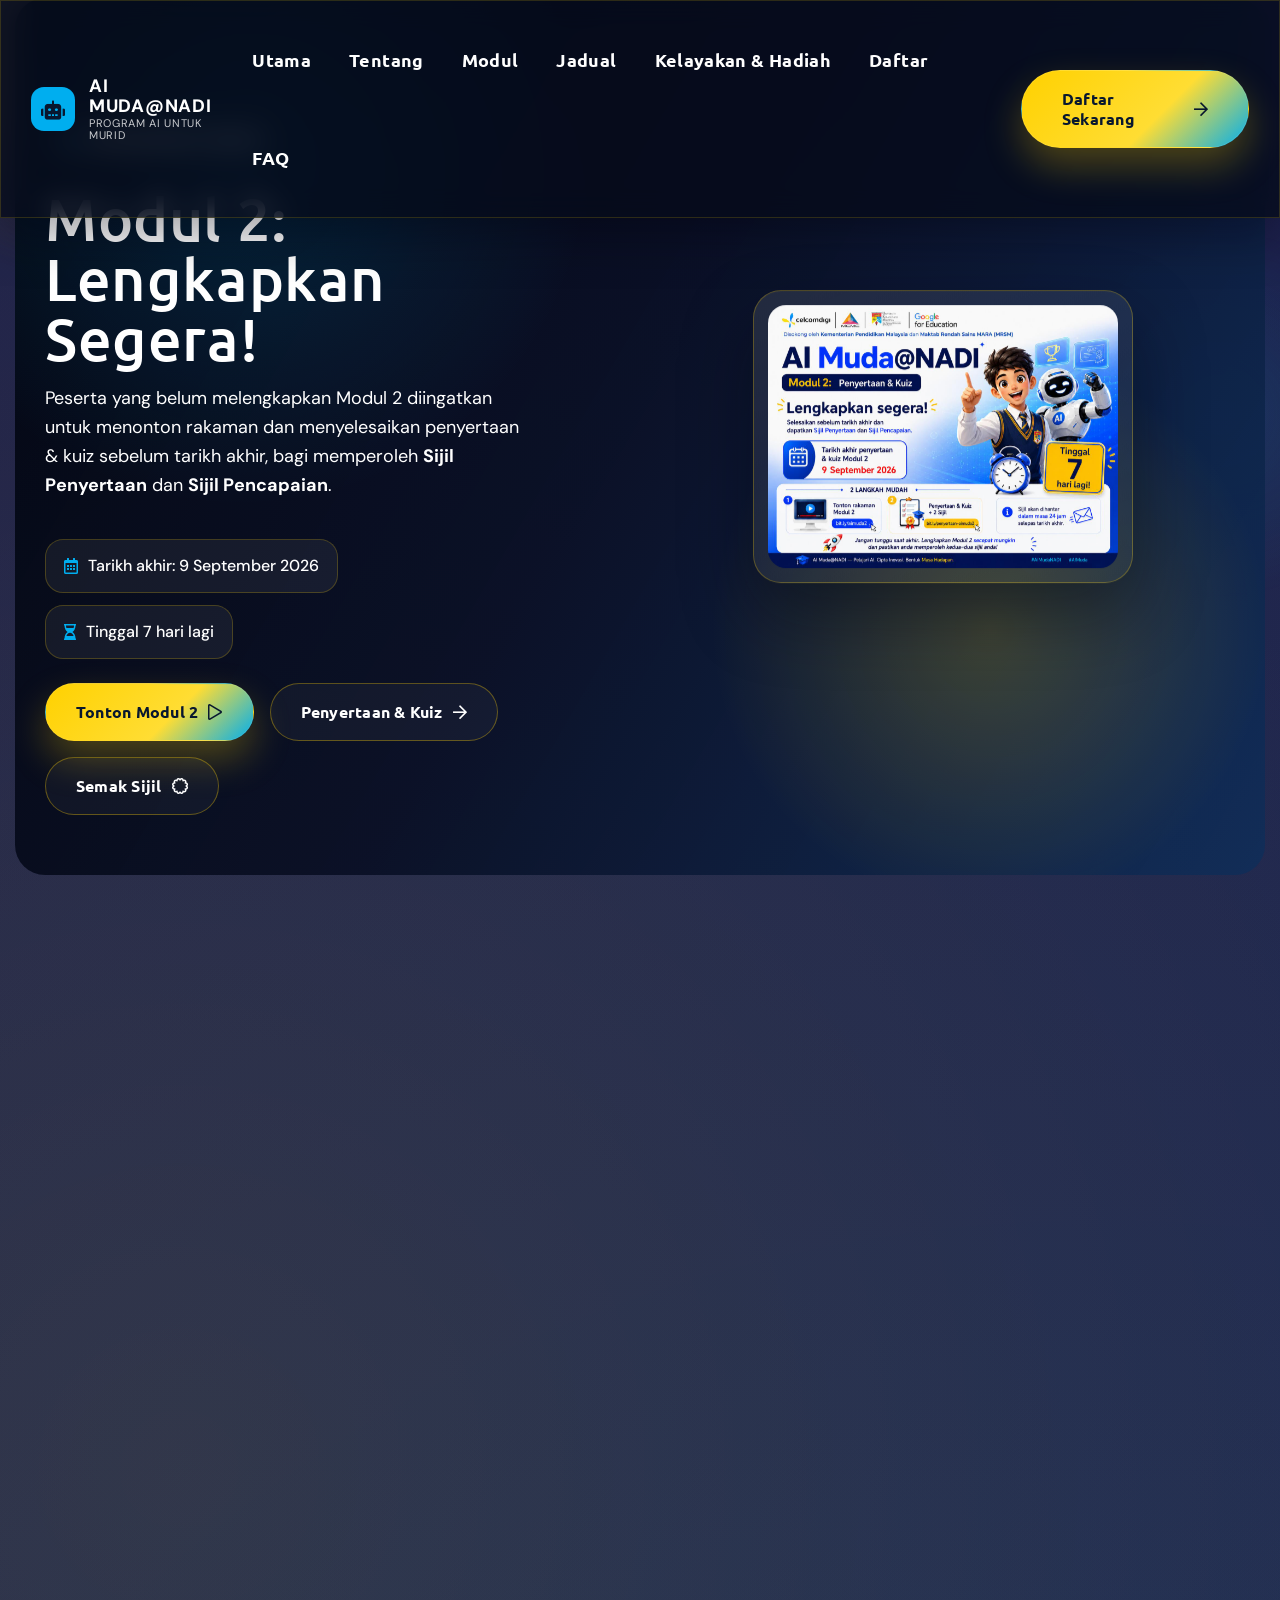
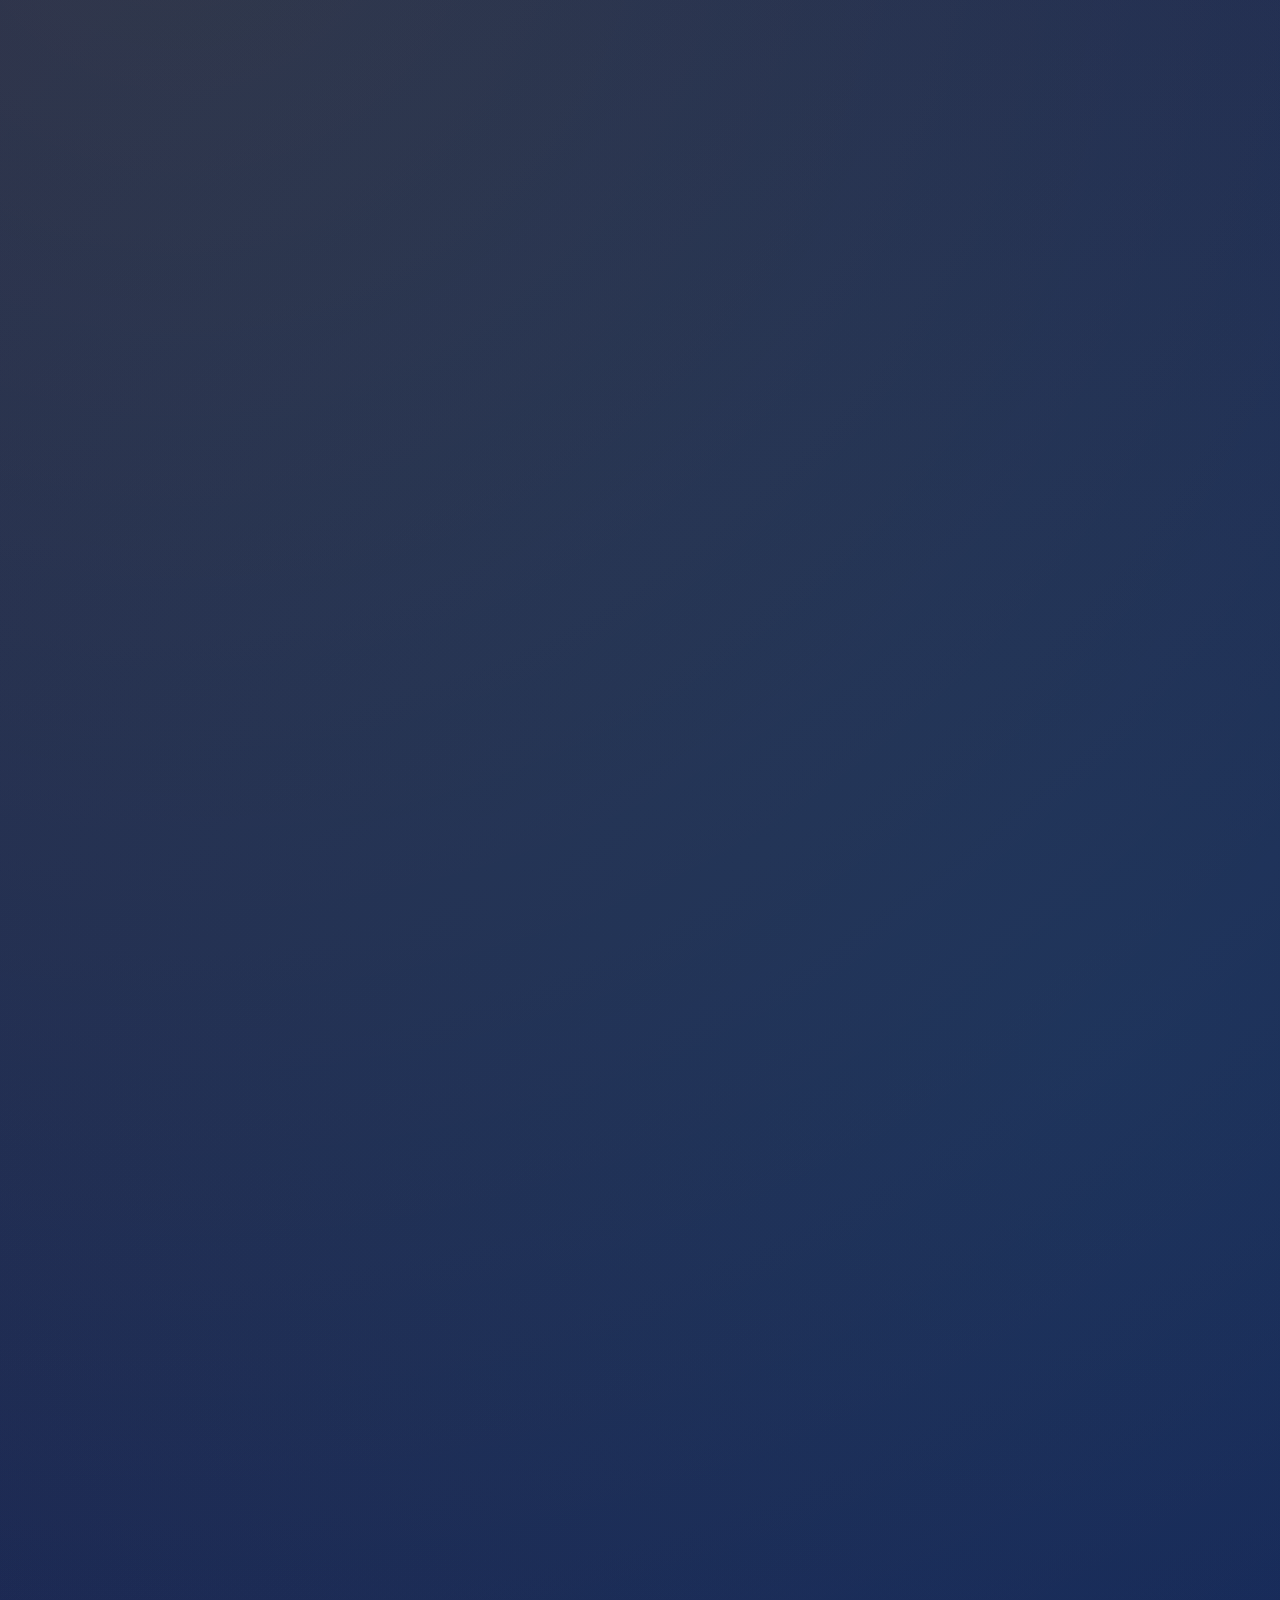
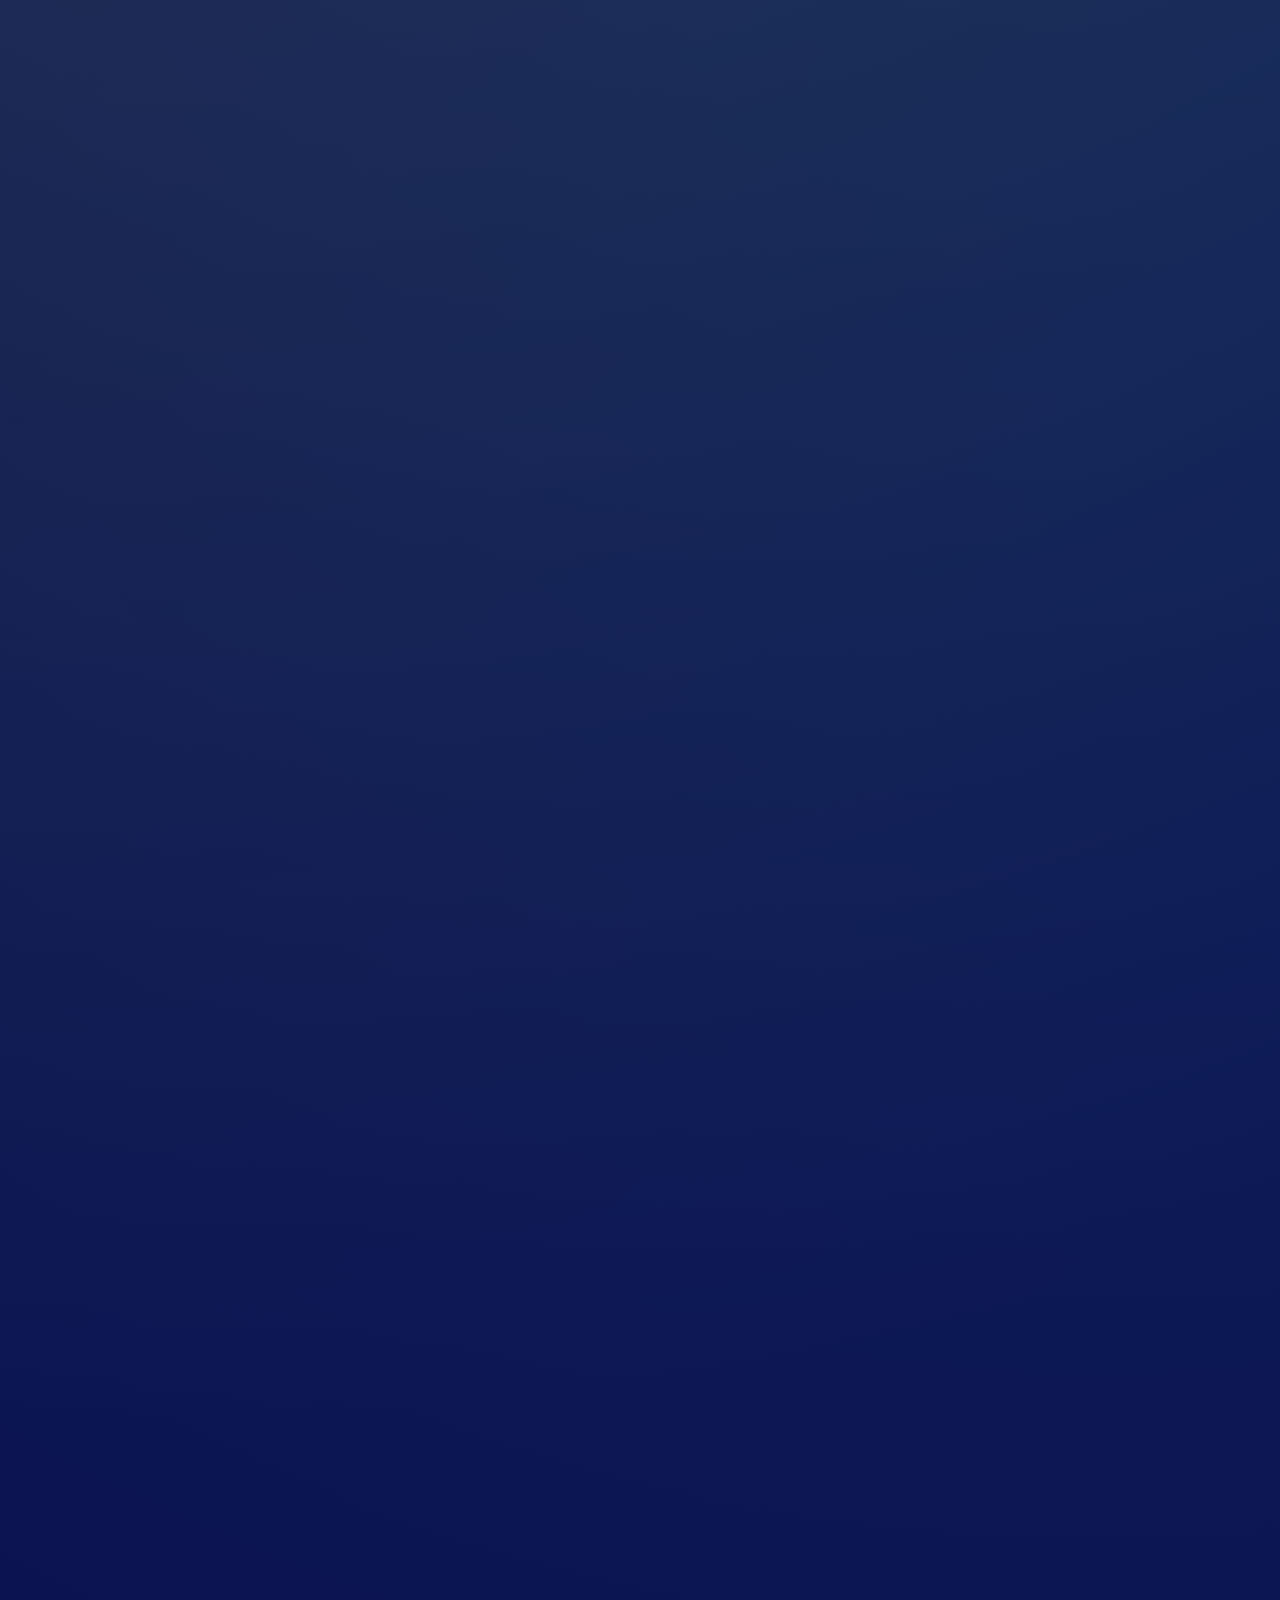
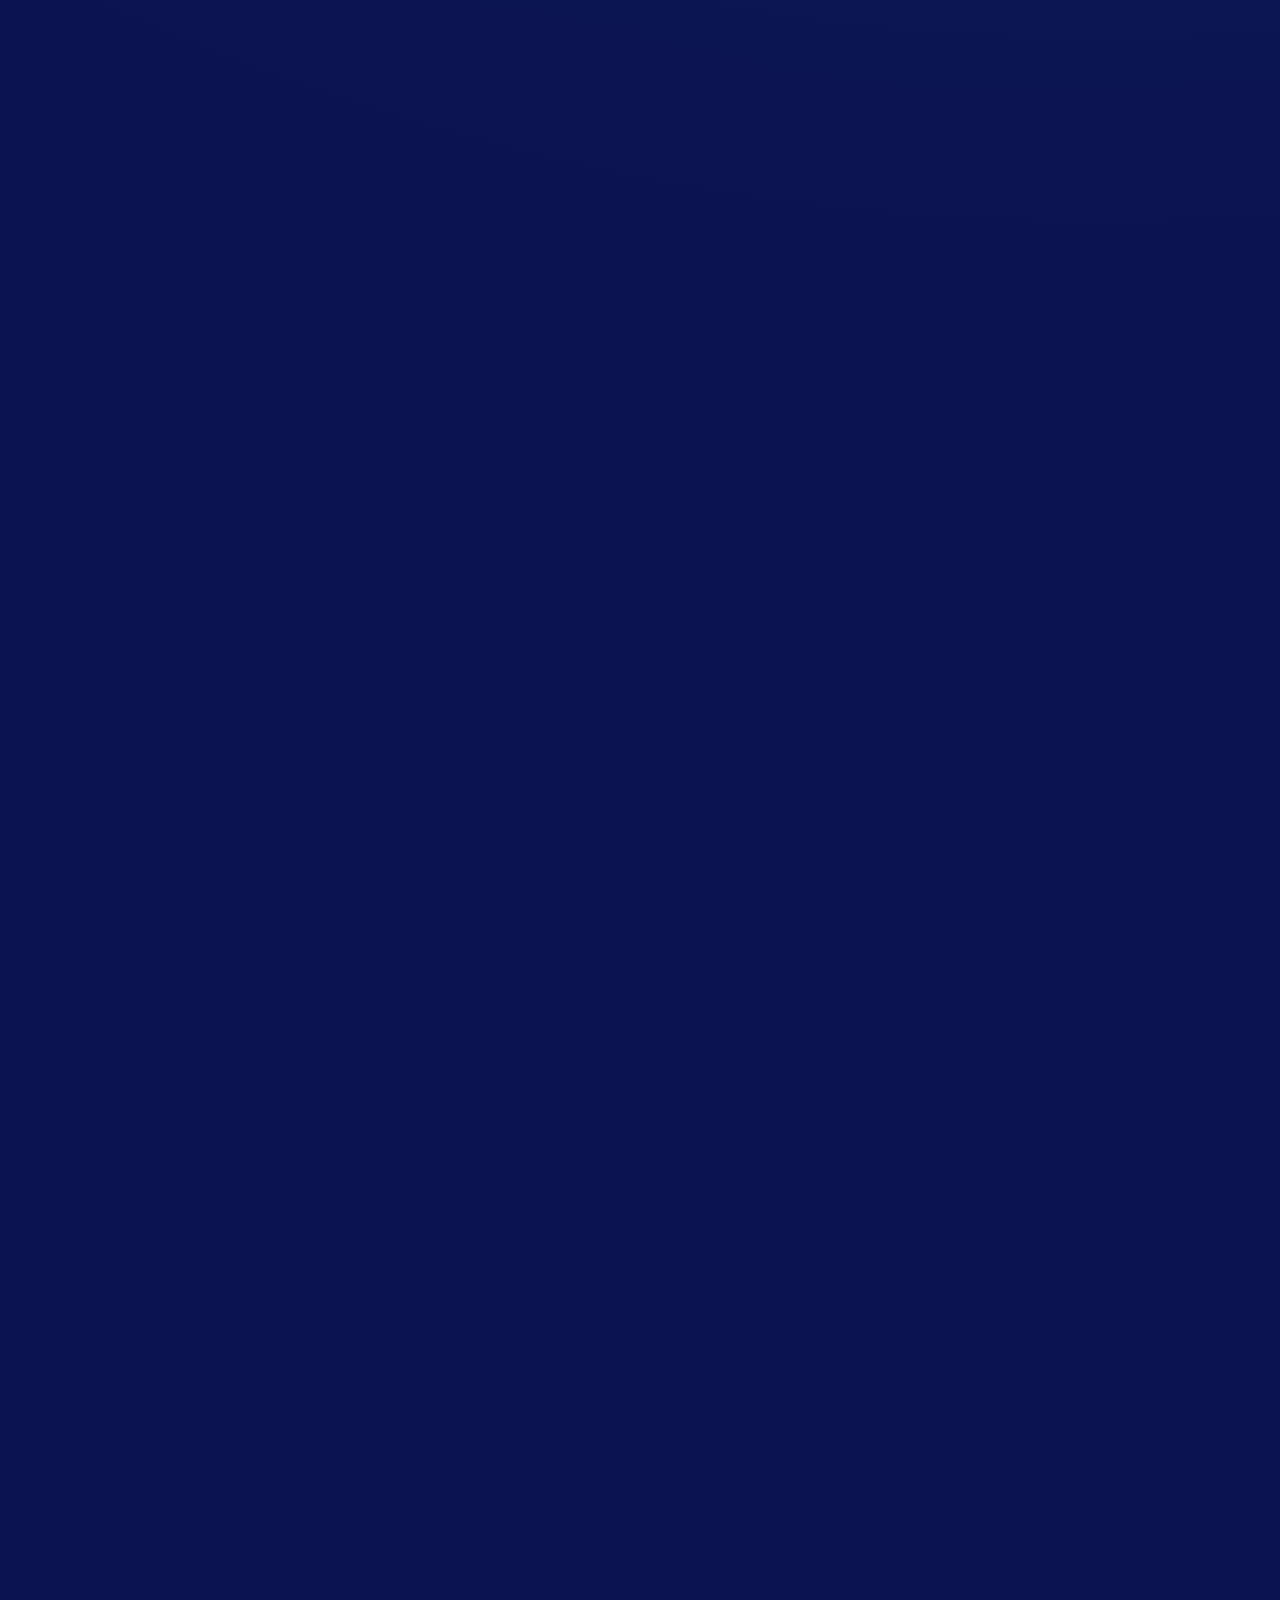
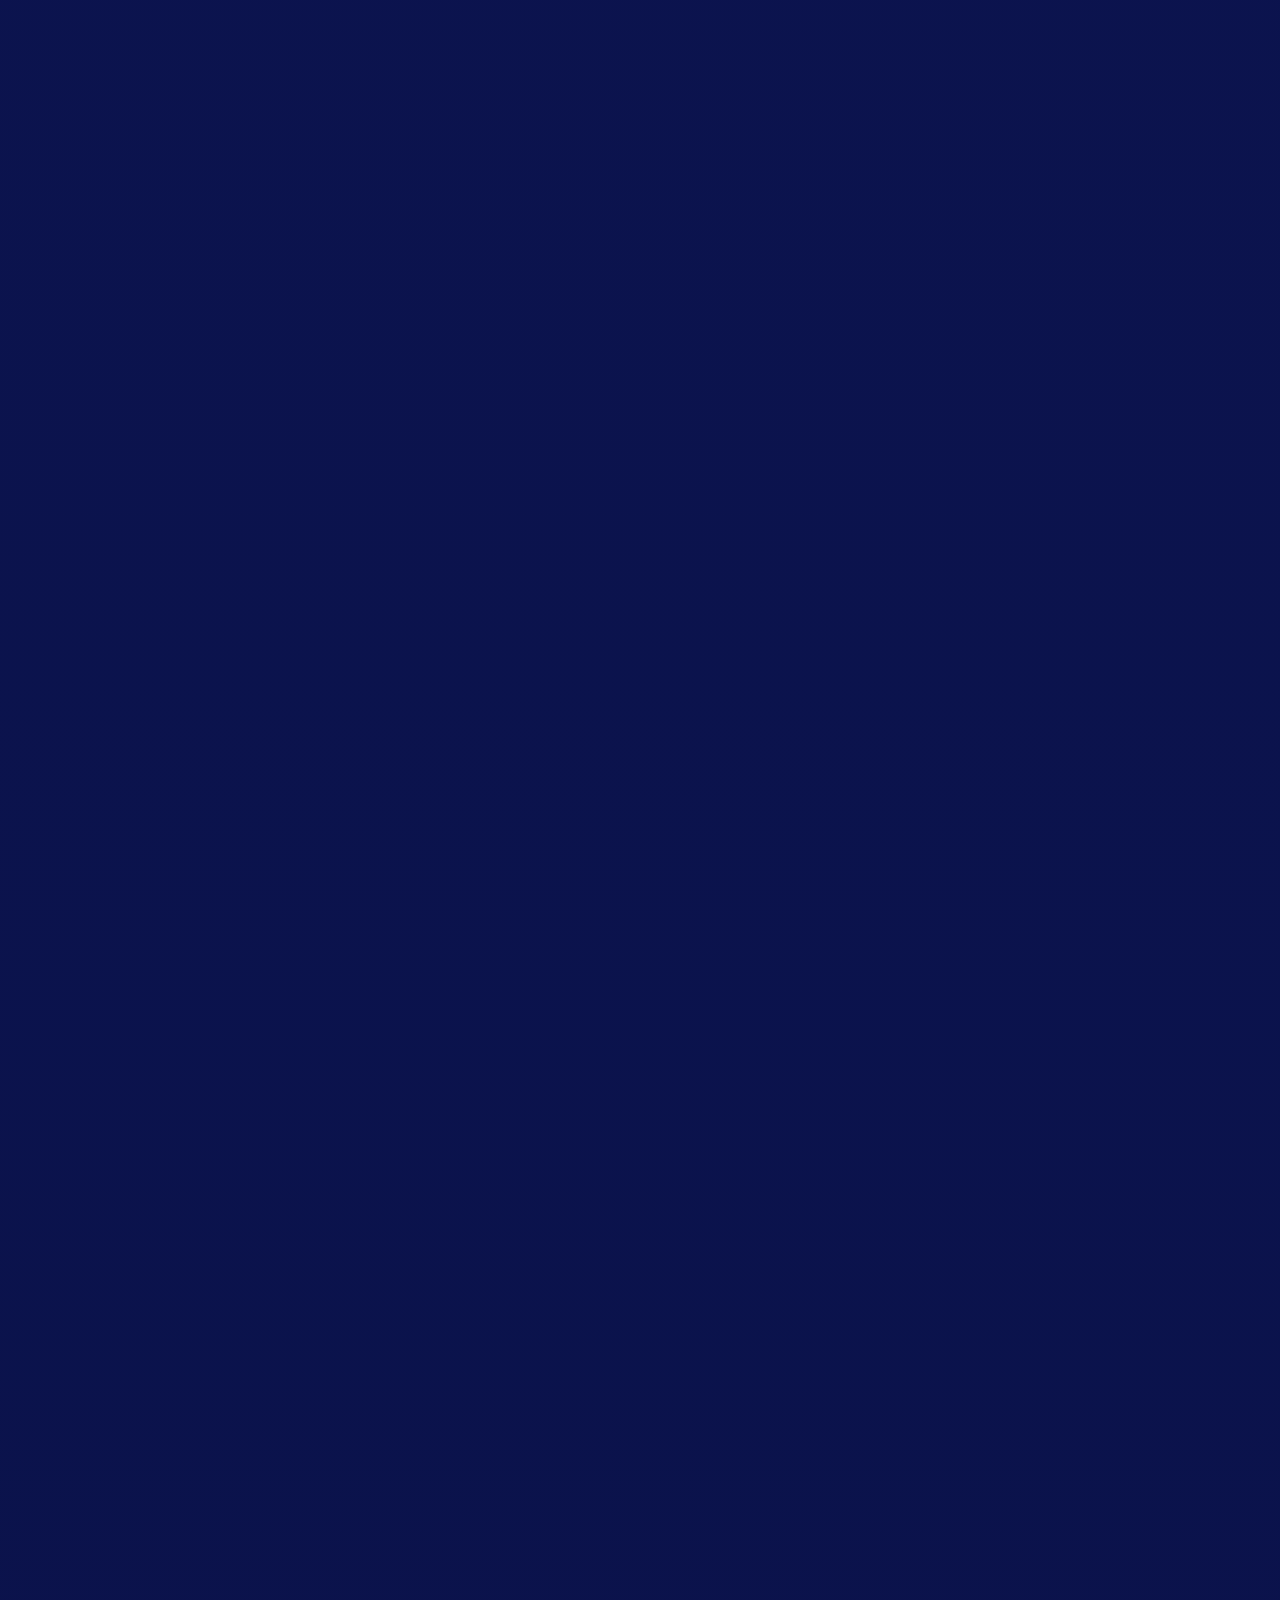
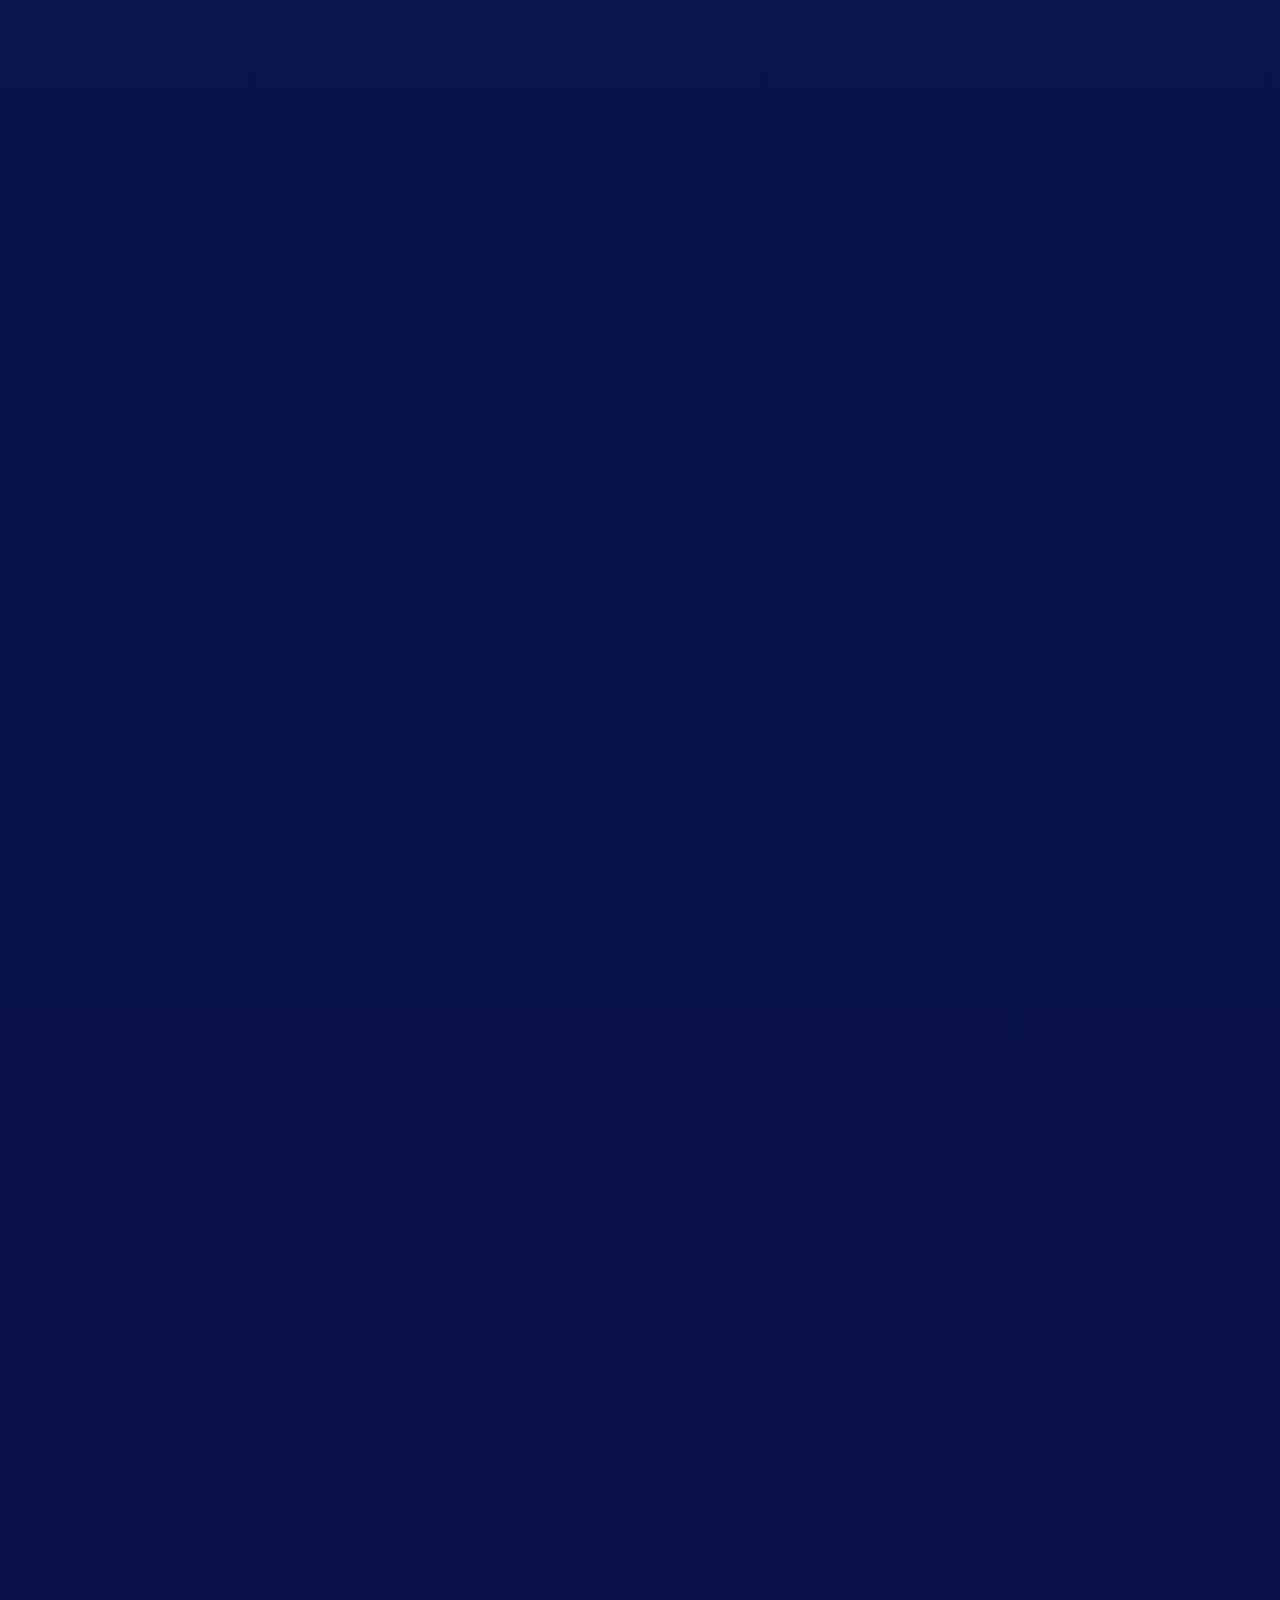
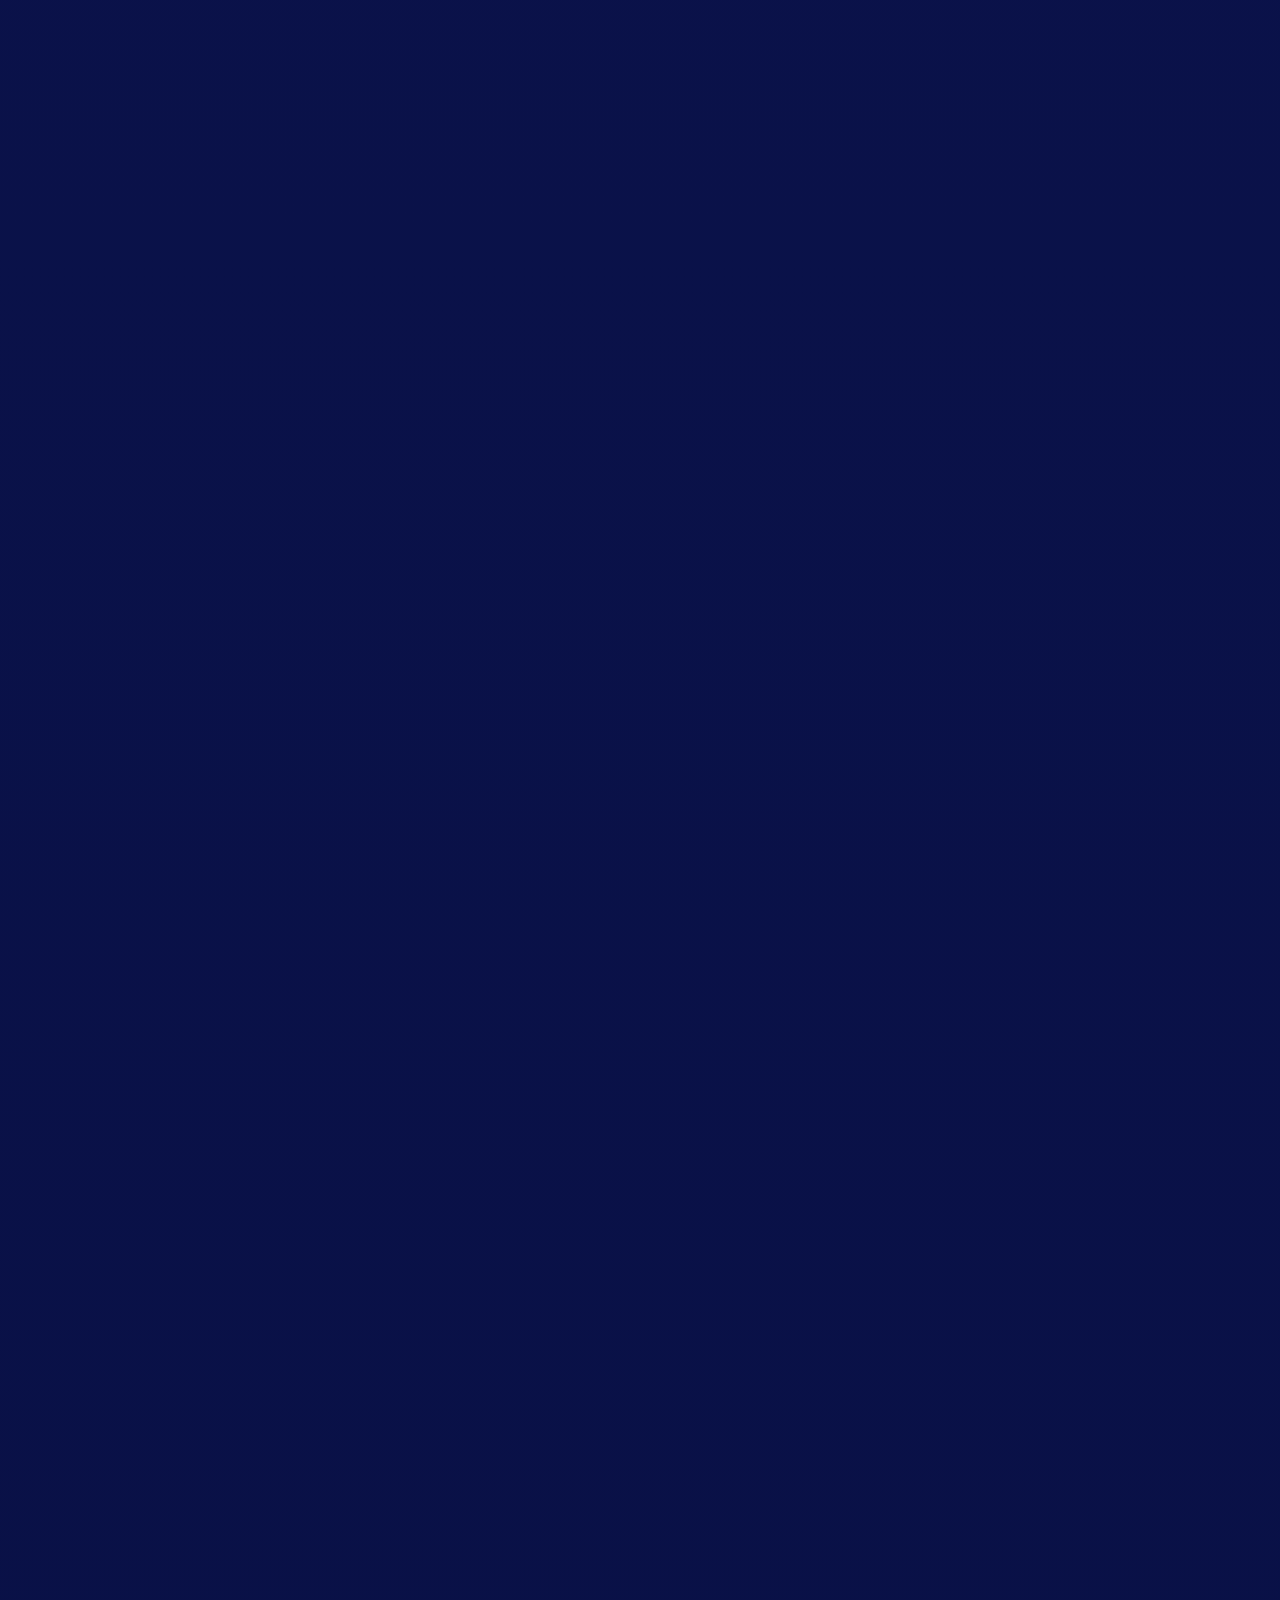
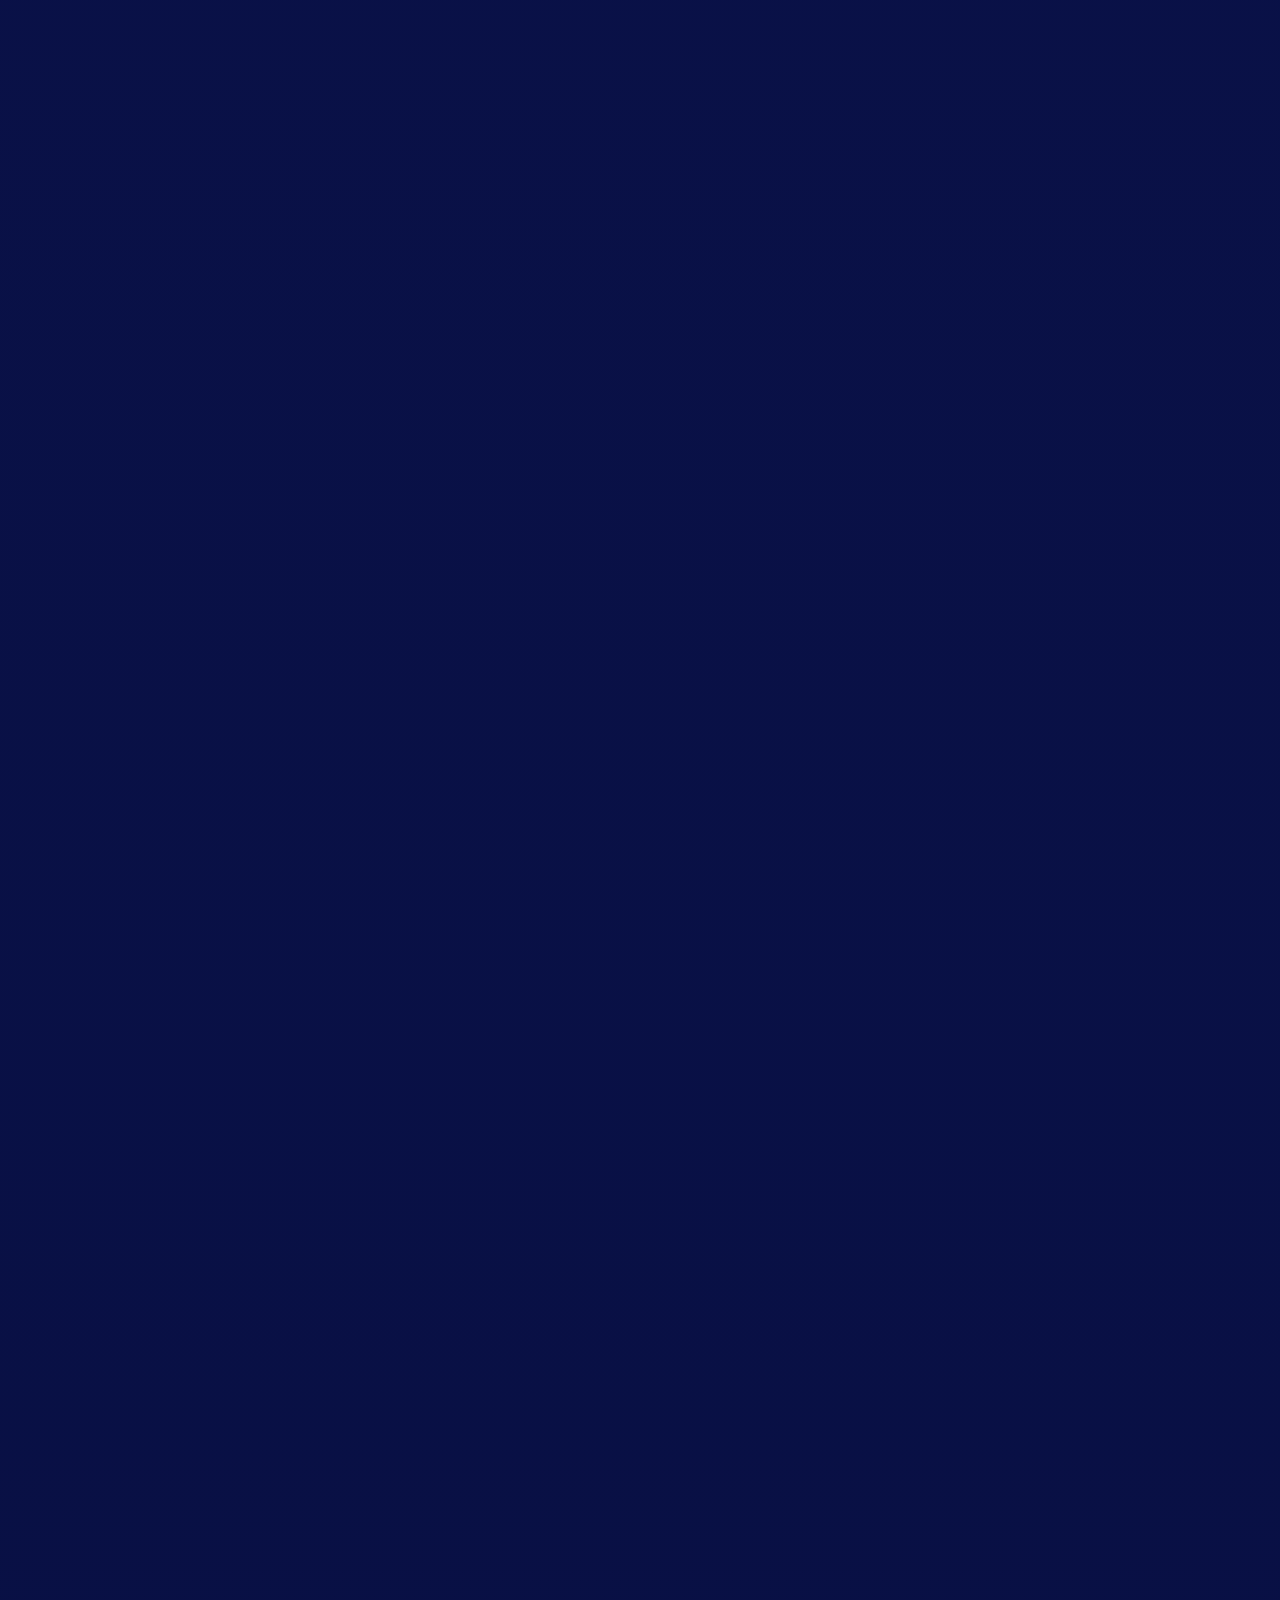
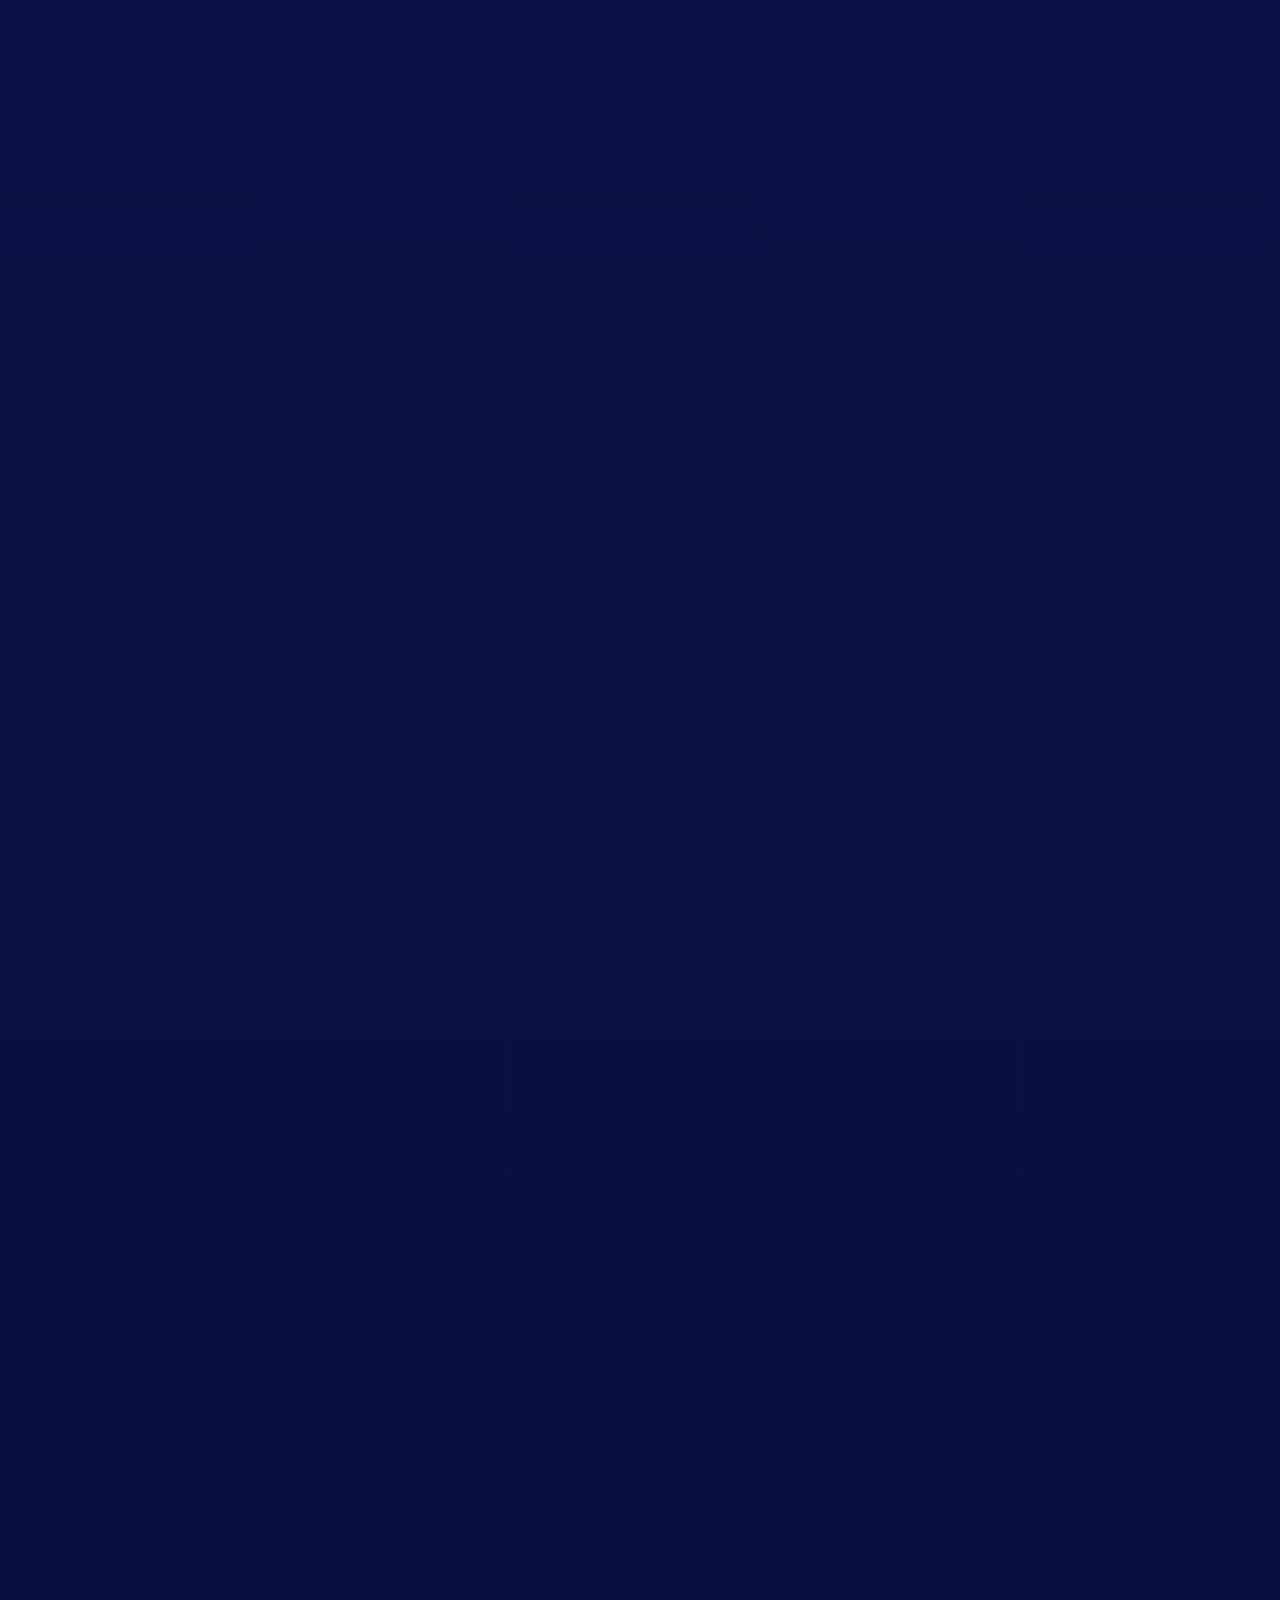
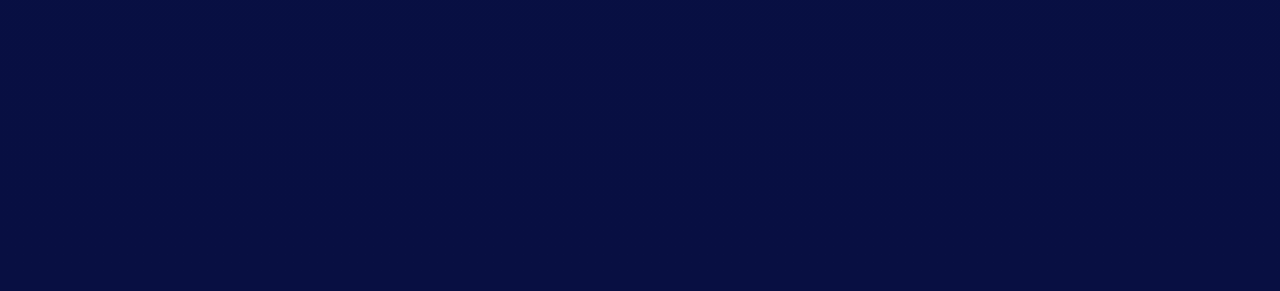
==== commit 225ea633: "update hero" ====
--- a/index.html
+++ b/index.html
@@ -2651,18 +2651,18 @@
                                     <div class="col-xl-5 col-lg-10">
                                         <div class="hero-content text-center text-xl-start">
                                             <span class="ukm-hero-kicker" data-aos="fade-down" data-aos-duration="1000"><i class="far fa-bullhorn"></i>Pengumuman Terkini</span>
-                                            <h1 class="text-anm">Modul 1:<br>Lengkapkan Segera!</h1>
-                                            <p class="ukm-hero-copy" data-aos="fade-up" data-aos-duration="1400">Peserta yang belum melengkapkan Modul 1 diingatkan untuk menonton rakaman dan menyelesaikan penyertaan &amp; kuiz sebelum tarikh akhir, bagi memperoleh <strong>Sijil Penyertaan</strong> dan <strong>Sijil Pencapaian</strong>.</p>
+                                            <h1 class="text-anm">Modul 2:<br>Lengkapkan Segera!</h1>
+                                            <p class="ukm-hero-copy" data-aos="fade-up" data-aos-duration="1400">Peserta yang belum melengkapkan Modul 2 diingatkan untuk menonton rakaman dan menyelesaikan penyertaan &amp; kuiz sebelum tarikh akhir, bagi memperoleh <strong>Sijil Penyertaan</strong> dan <strong>Sijil Pencapaian</strong>.</p>
                                             <div class="ukm-hero-meta" data-aos="fade-up" data-aos-duration="1600">
-                                                <span class="ukm-meta-pill"><i class="far fa-calendar-alt"></i>Tarikh akhir: 31 Ogos 2026</span>
-                                                <span class="ukm-meta-pill"><i class="far fa-hourglass-half"></i>Tinggal 6 hari lagi</span>
+                                                <span class="ukm-meta-pill"><i class="far fa-calendar-alt"></i>Tarikh akhir: 9 September 2026</span>
+                                                <span class="ukm-meta-pill"><i class="far fa-hourglass-half"></i>Tinggal 7 hari lagi</span>
                                             </div>
                                             <div class="hero-button-wrap">
                                                 <div class="orbia-button" data-aos="fade-up" data-aos-duration="1800">
-                                                    <a href="https://bit.ly/aimuda1" target="_blank" rel="noopener noreferrer" class="theme-btn gradient-btn">Tonton Modul 1<i class="far fa-play"></i></a>
+                                                    <a href="https://www.youtube.com/live/1tQTion-PEk?si=IxVhOW4C7cpkcO7-" target="_blank" rel="noopener noreferrer" class="theme-btn gradient-btn">Tonton Modul 2<i class="far fa-play"></i></a>
                                                 </div>
                                                 <div class="orbia-button" data-aos="fade-up" data-aos-duration="2000">
-                                                    <a href="https://bit.ly/penyertaan-aimuda" target="_blank" rel="noopener noreferrer" class="theme-btn style-two">Penyertaan &amp; Kuiz<i class="far fa-arrow-right"></i></a>
+                                                    <a href="https://bit.ly/penyertaan-aimuda2" target="_blank" rel="noopener noreferrer" class="theme-btn style-two">Penyertaan &amp; Kuiz<i class="far fa-arrow-right"></i></a>
                                                 </div>
                                                 <div class="orbia-button" data-aos="fade-up" data-aos-duration="2200">
                                                     <a href="https://semaksijil-aimuda.vercel.app/" target="_blank" rel="noopener noreferrer" class="theme-btn style-two">Semak Sijil<i class="far fa-certificate"></i></a>
@@ -2672,7 +2672,7 @@
                                     </div>
                                     <div class="col-xl-5 col-lg-8 col-md-9">
                                         <div class="ukm-hero-poster-frame" data-aos="fade-left" data-aos-duration="1400">
-                                            <img src="assets/images/poster/poster-taklimat-modul1-reminder.jpg" alt="Poster peringatan Modul 1 AI Muda@NADI &mdash; lengkapkan penyertaan dan kuiz sebelum 31 Ogos 2026" class="ukm-hero-poster-img">
+                                            <img src="assets/images/poster/poster-taklimat-modul2-reminder.jpg" alt="Poster peringatan Modul 2 AI Muda@NADI &mdash; lengkapkan penyertaan dan kuiz sebelum 9 September 2026" class="ukm-hero-poster-img">
                                         </div>
                                     </div>
                                 </div>
@@ -2862,10 +2862,13 @@
                                         <h4>Rakan Belajar AI</h4>
                                         <span class="mod-focus">Belajar Lebih Pintar</span>
                                         <p>Menggunakan AI sebagai rakan belajar, sokongan produktiviti dan pengurusan tugasan.</p>
-                                        <div class="mod-video-pending">
-                                            <i class="far fa-broadcast-tower"></i>
-                                            <p class="mod-pending-label">Akan disiarkan secara langsung</p>
-                                            <p class="mod-pending-date">1 September 2026 &middot; 2.30 petang</p>
+                                        <a href="https://www.youtube.com/live/1tQTion-PEk?si=IxVhOW4C7cpkcO7-" target="_blank" rel="noopener noreferrer" class="mod-video-preview">
+                                            <img src="https://i.ytimg.com/vi/1tQTion-PEk/hqdefault.jpg" alt="Pratonton video Modul 2: Rakan Belajar AI" loading="lazy">
+                                            <span class="mod-video-play"><i class="fas fa-play"></i></span>
+                                        </a>
+                                        <div class="mod-actions">
+                                            <a href="https://www.youtube.com/live/1tQTion-PEk?si=IxVhOW4C7cpkcO7-" target="_blank" rel="noopener noreferrer" class="mod-btn"><i class="far fa-play"></i>Tonton Modul 2</a>
+                                            <button type="button" class="mod-btn" data-bs-toggle="modal" data-bs-target="#modul2DetailsModal"><i class="far fa-bell"></i>Lihat Butiran</button>
                                         </div>
                                     </div>
                                 </div>
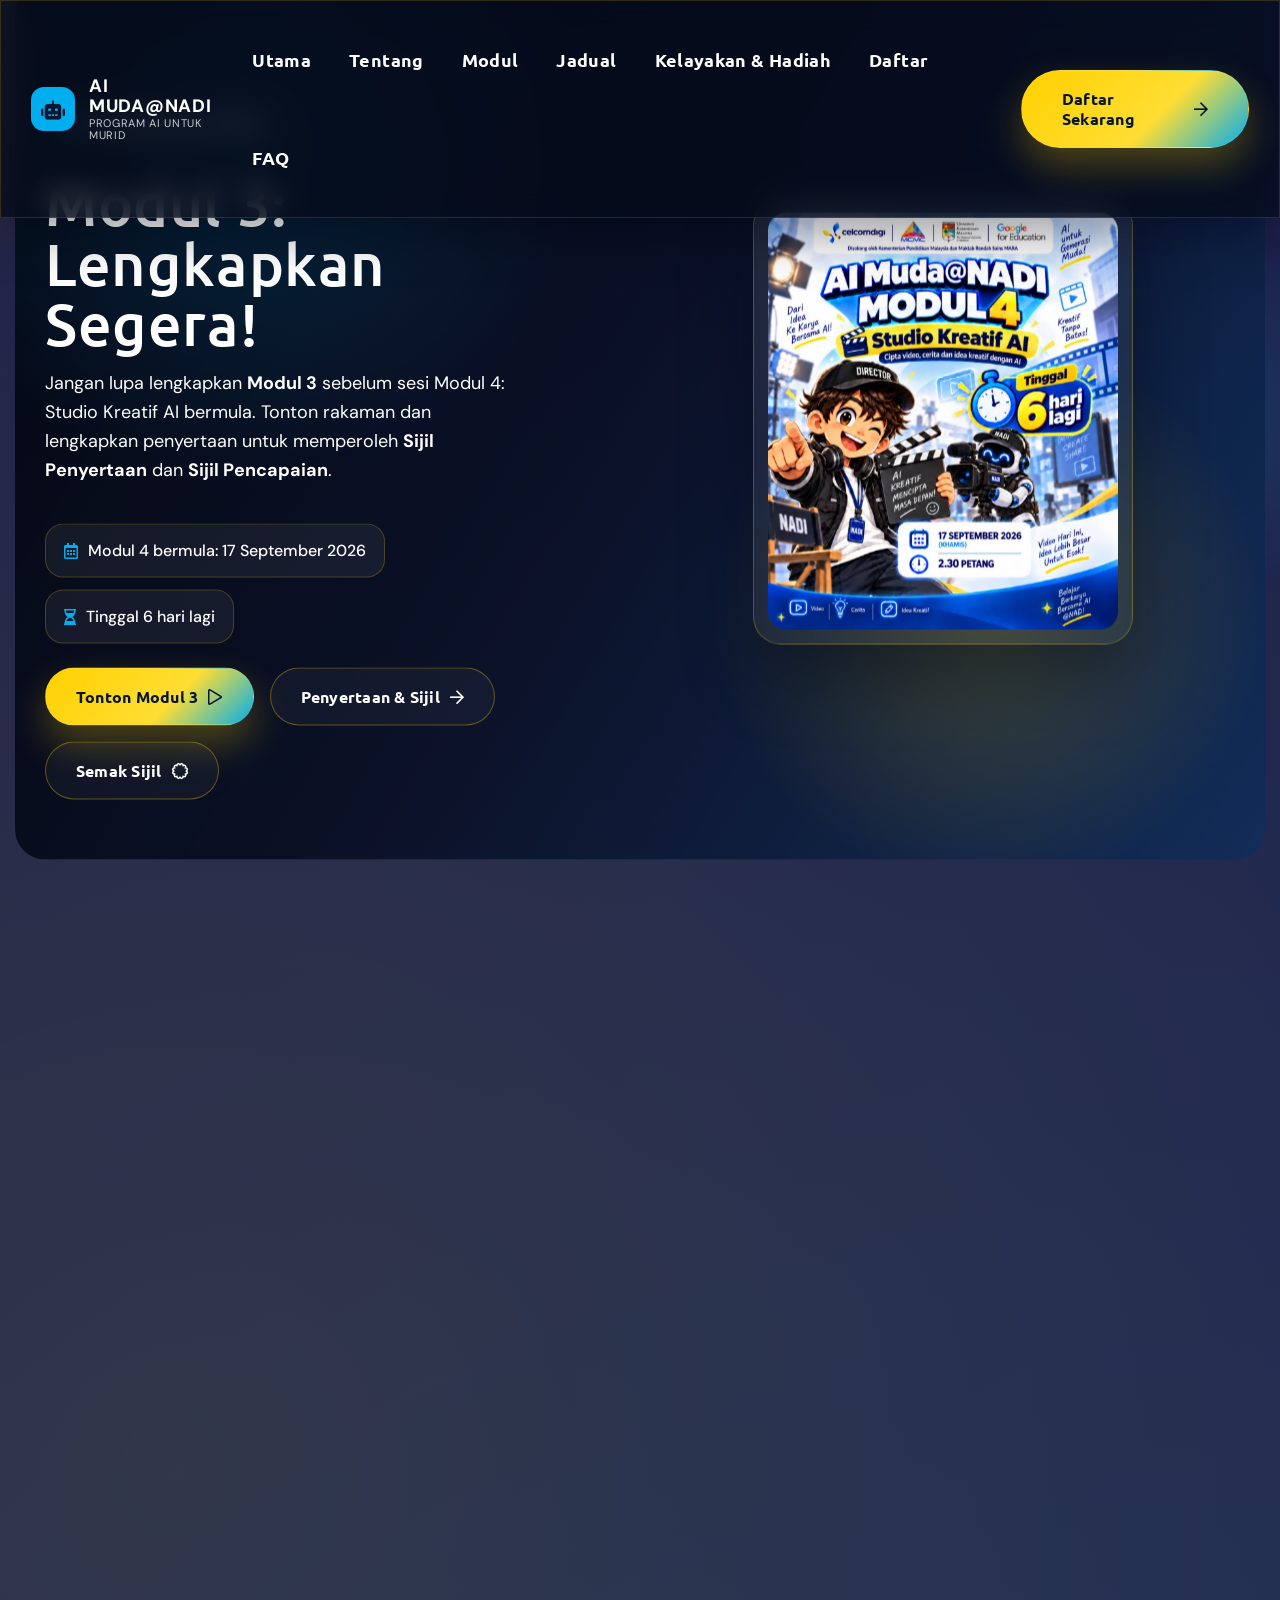
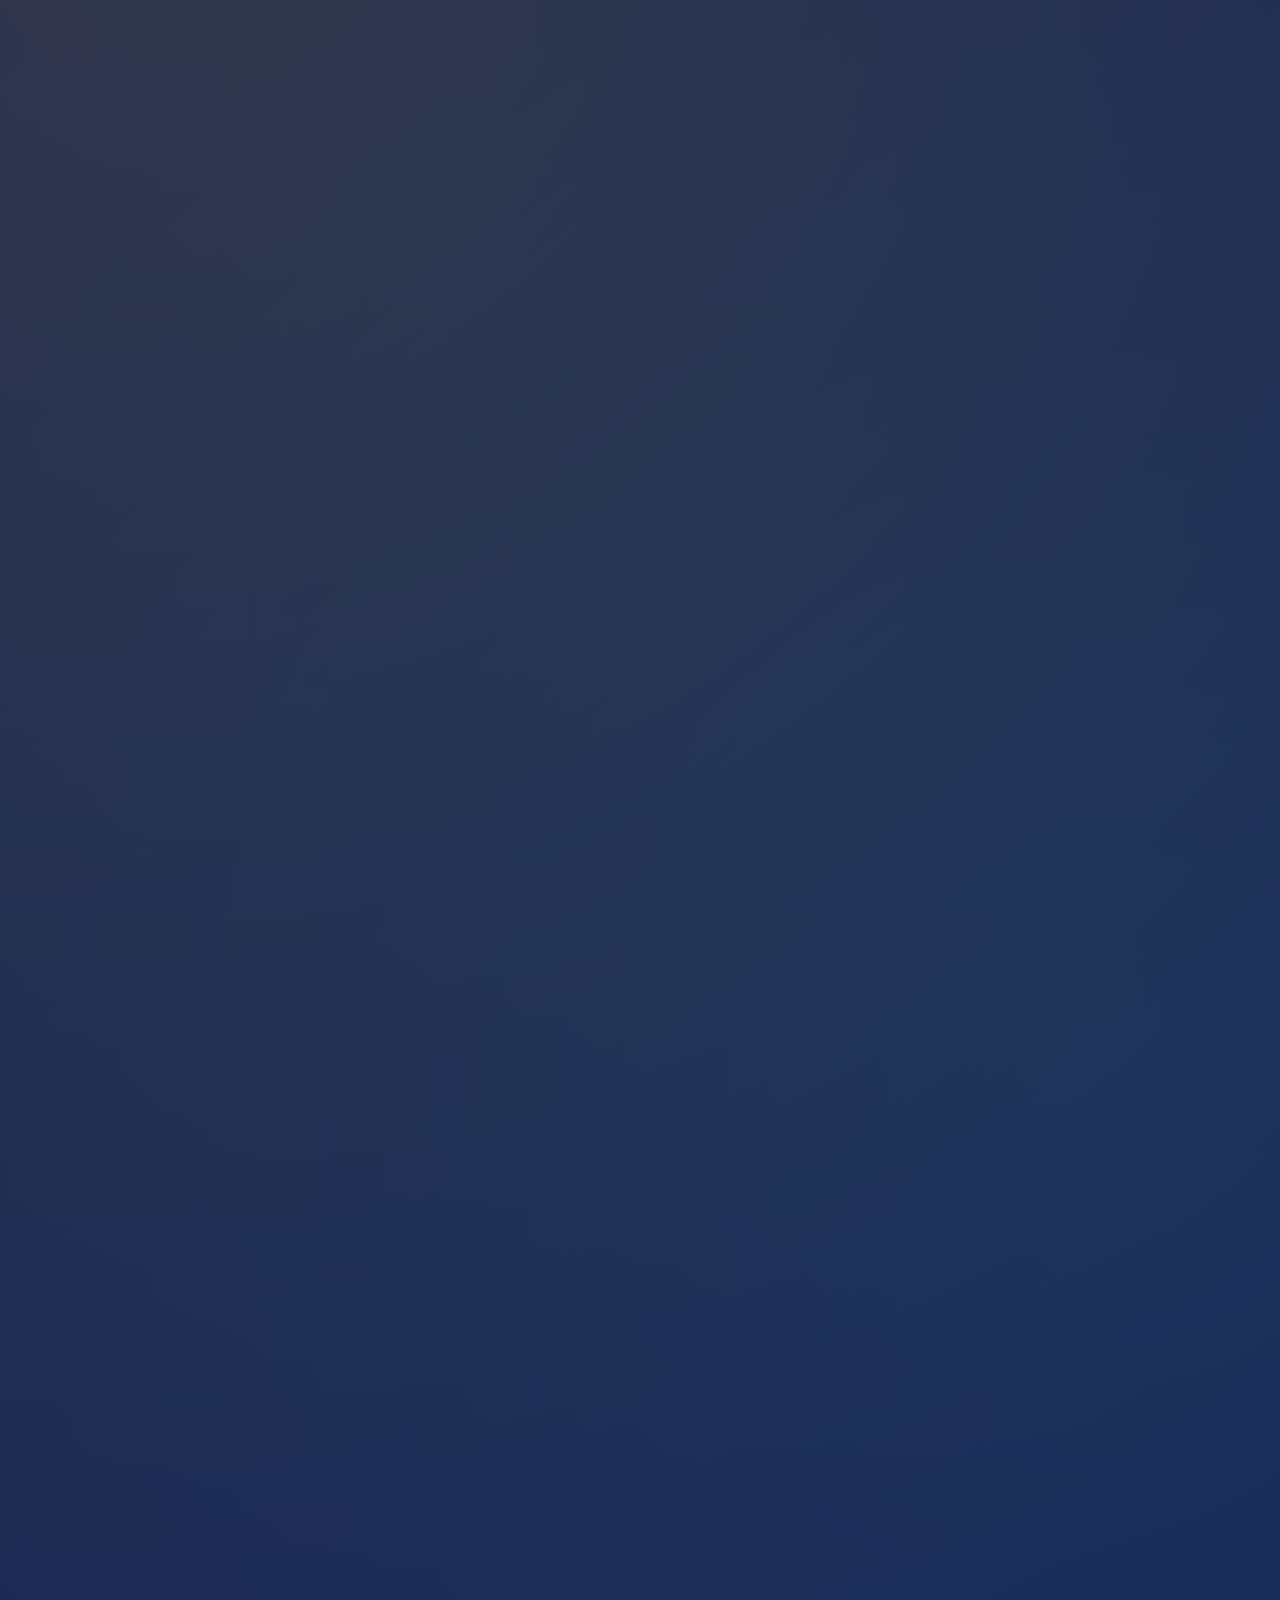
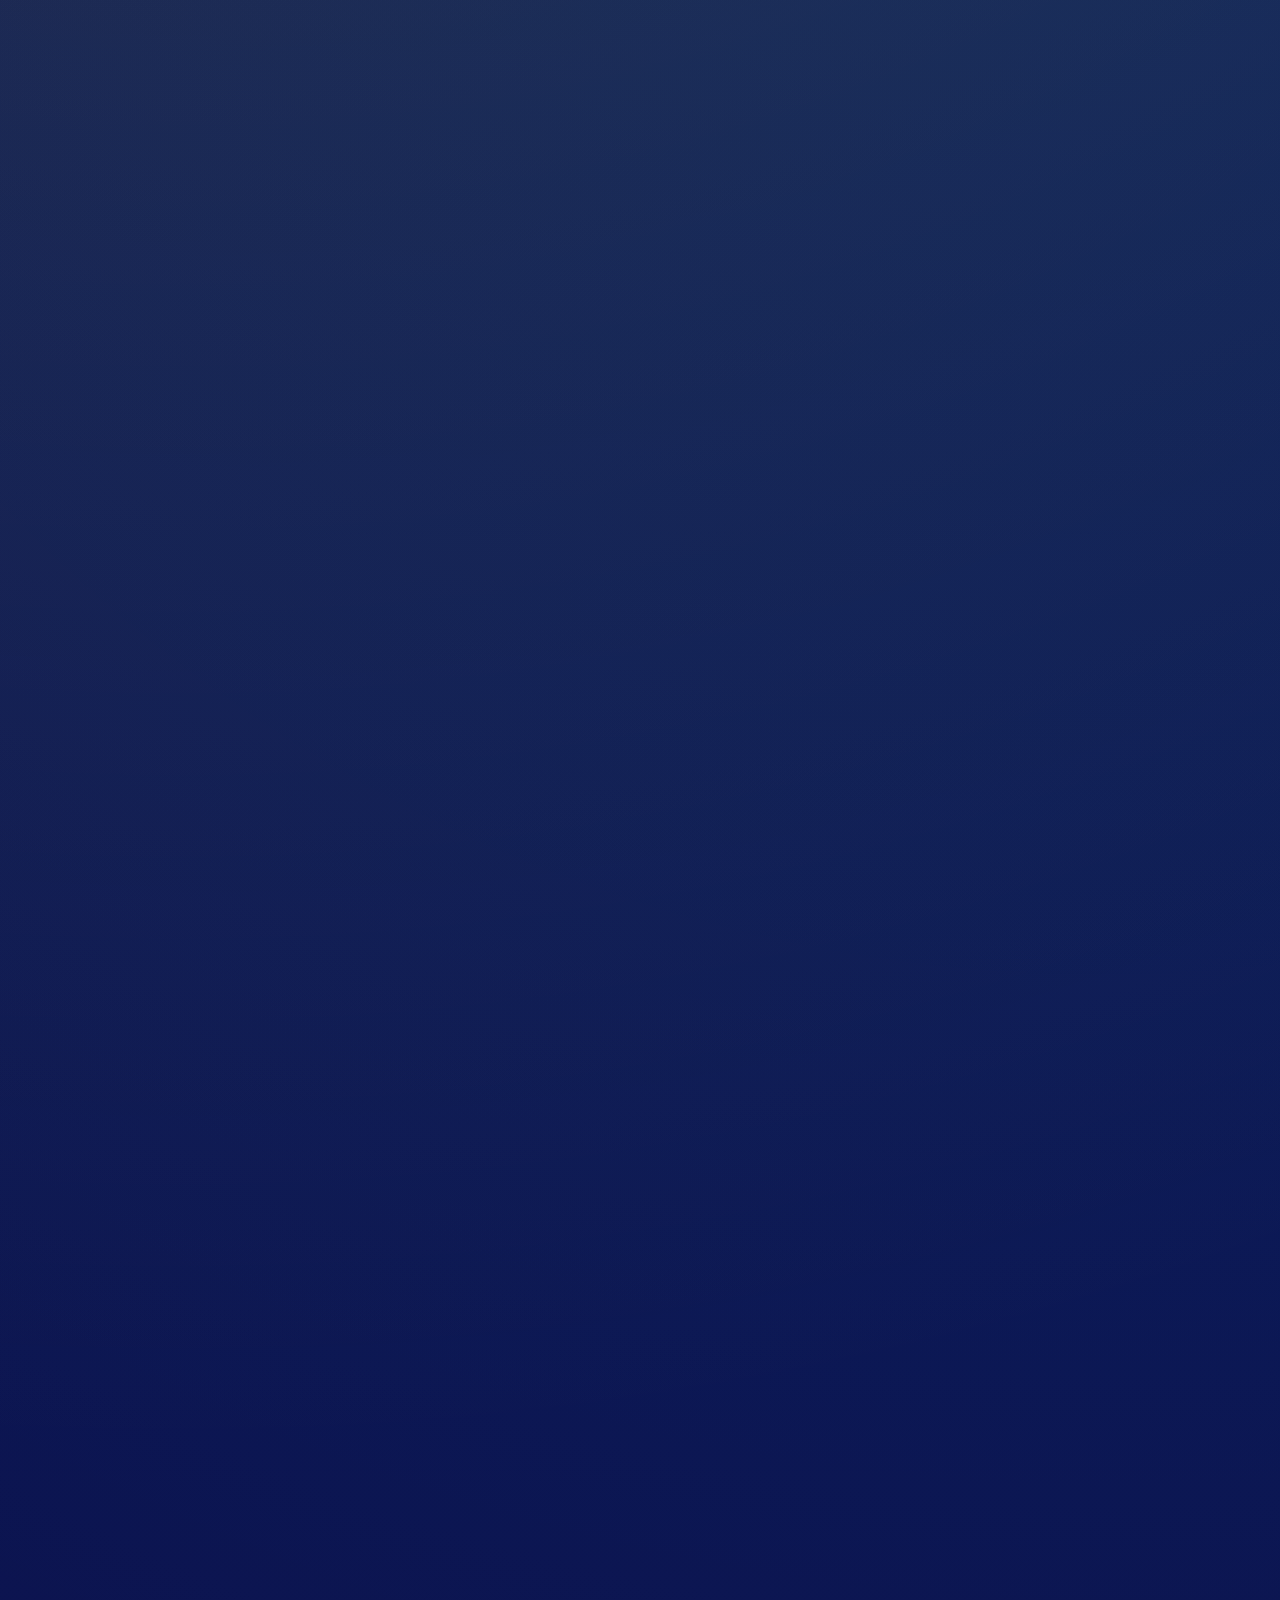
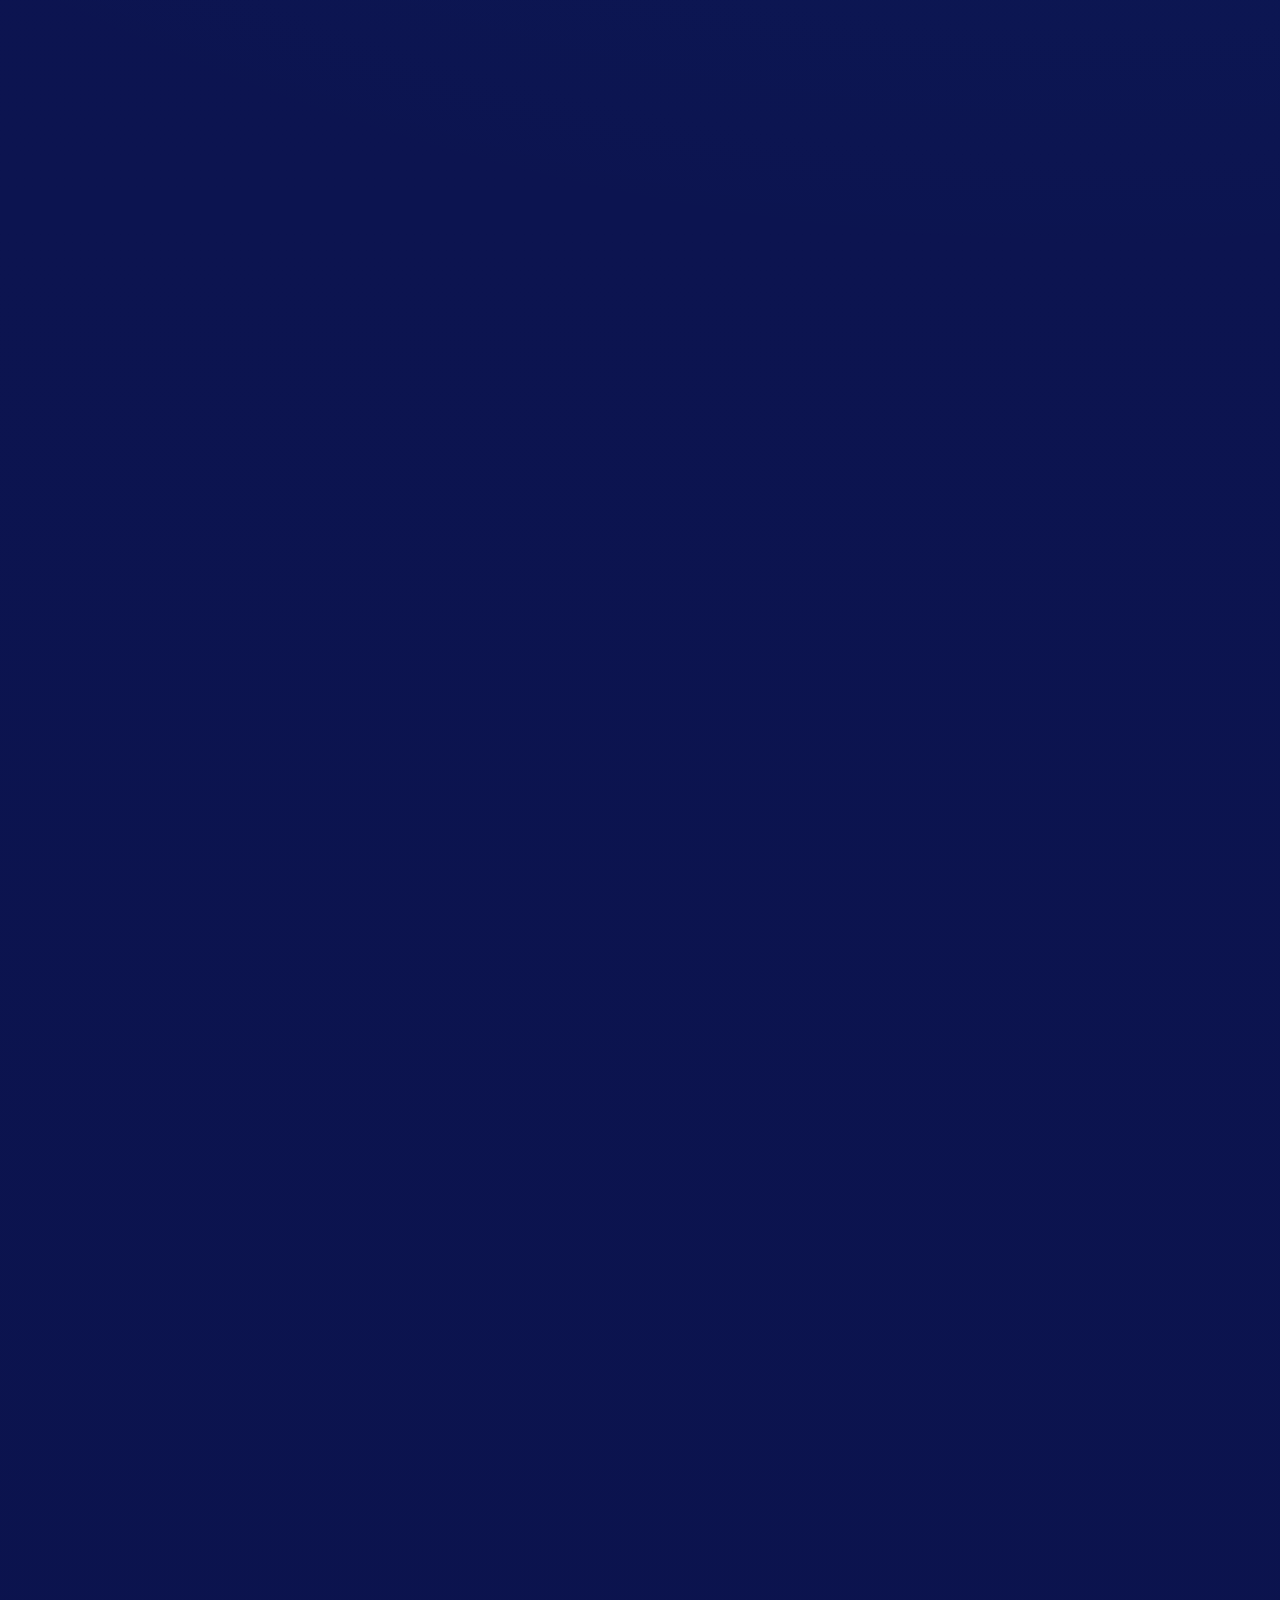
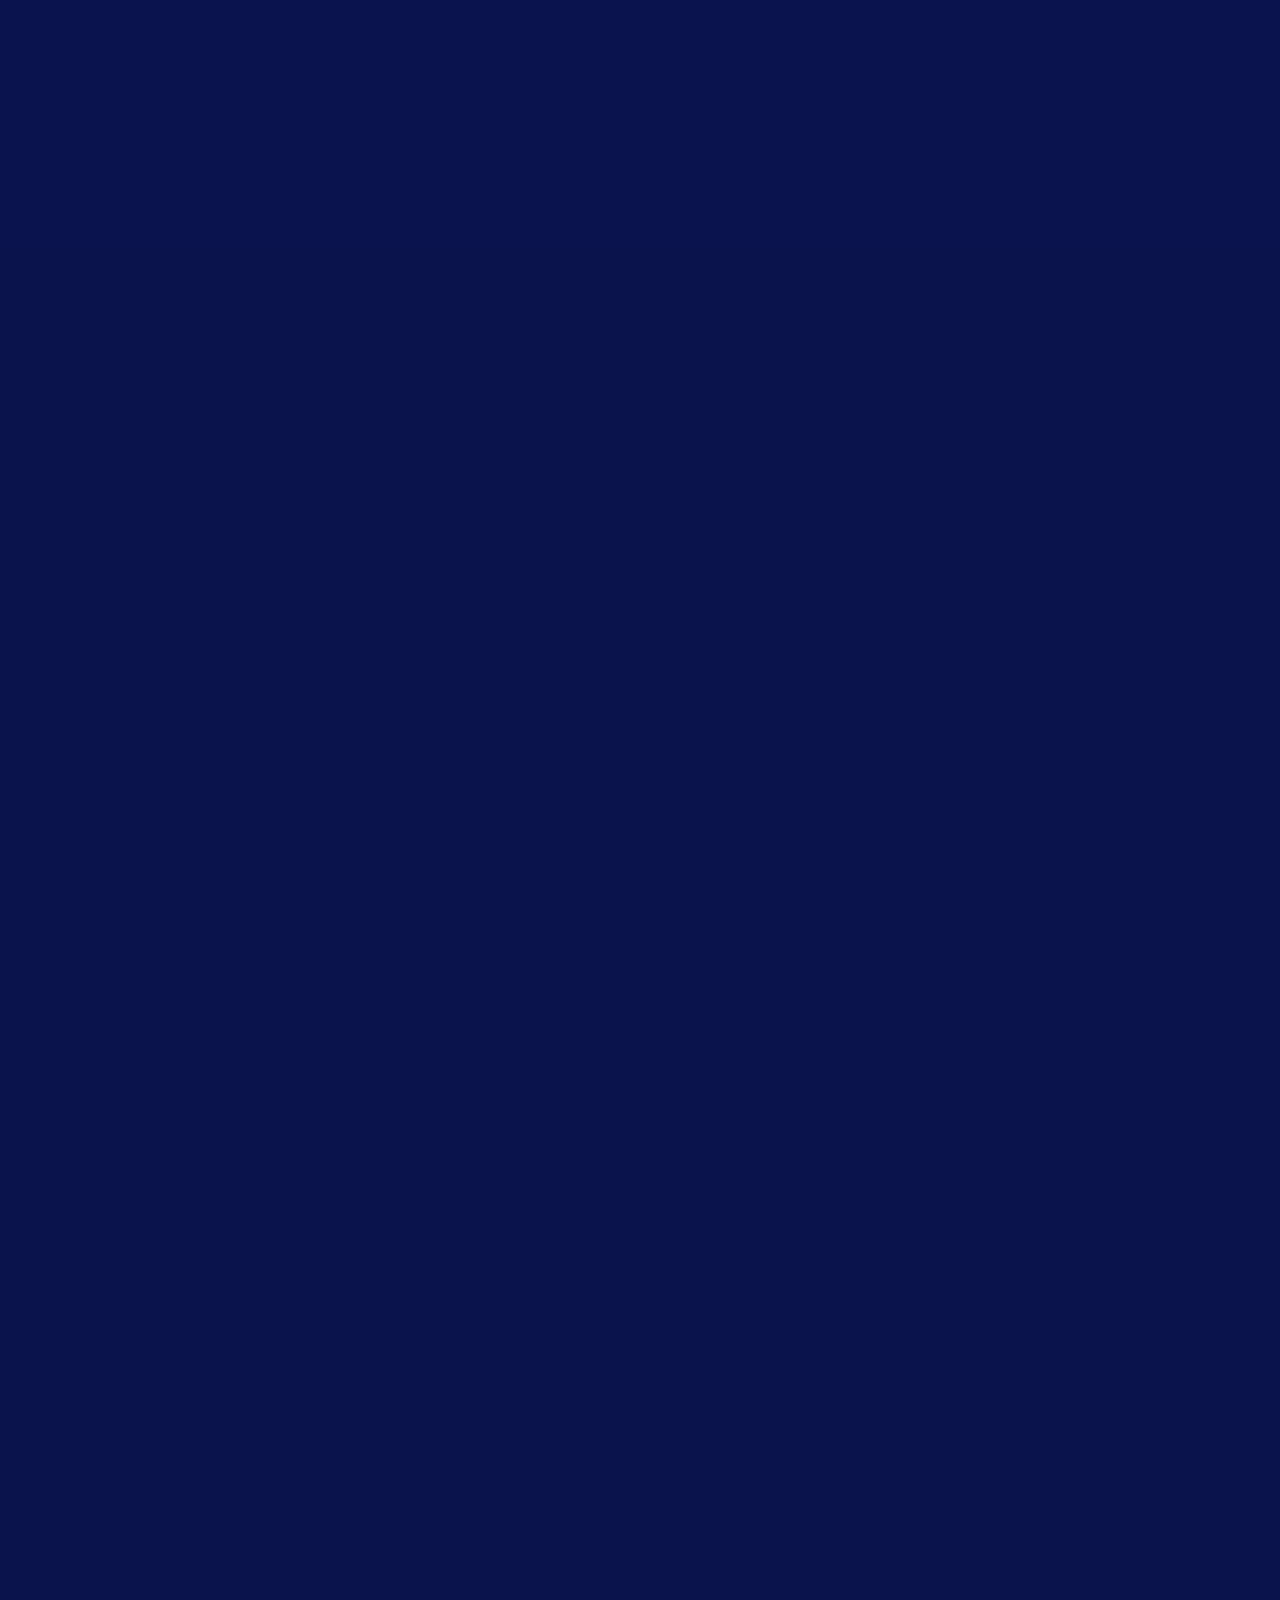
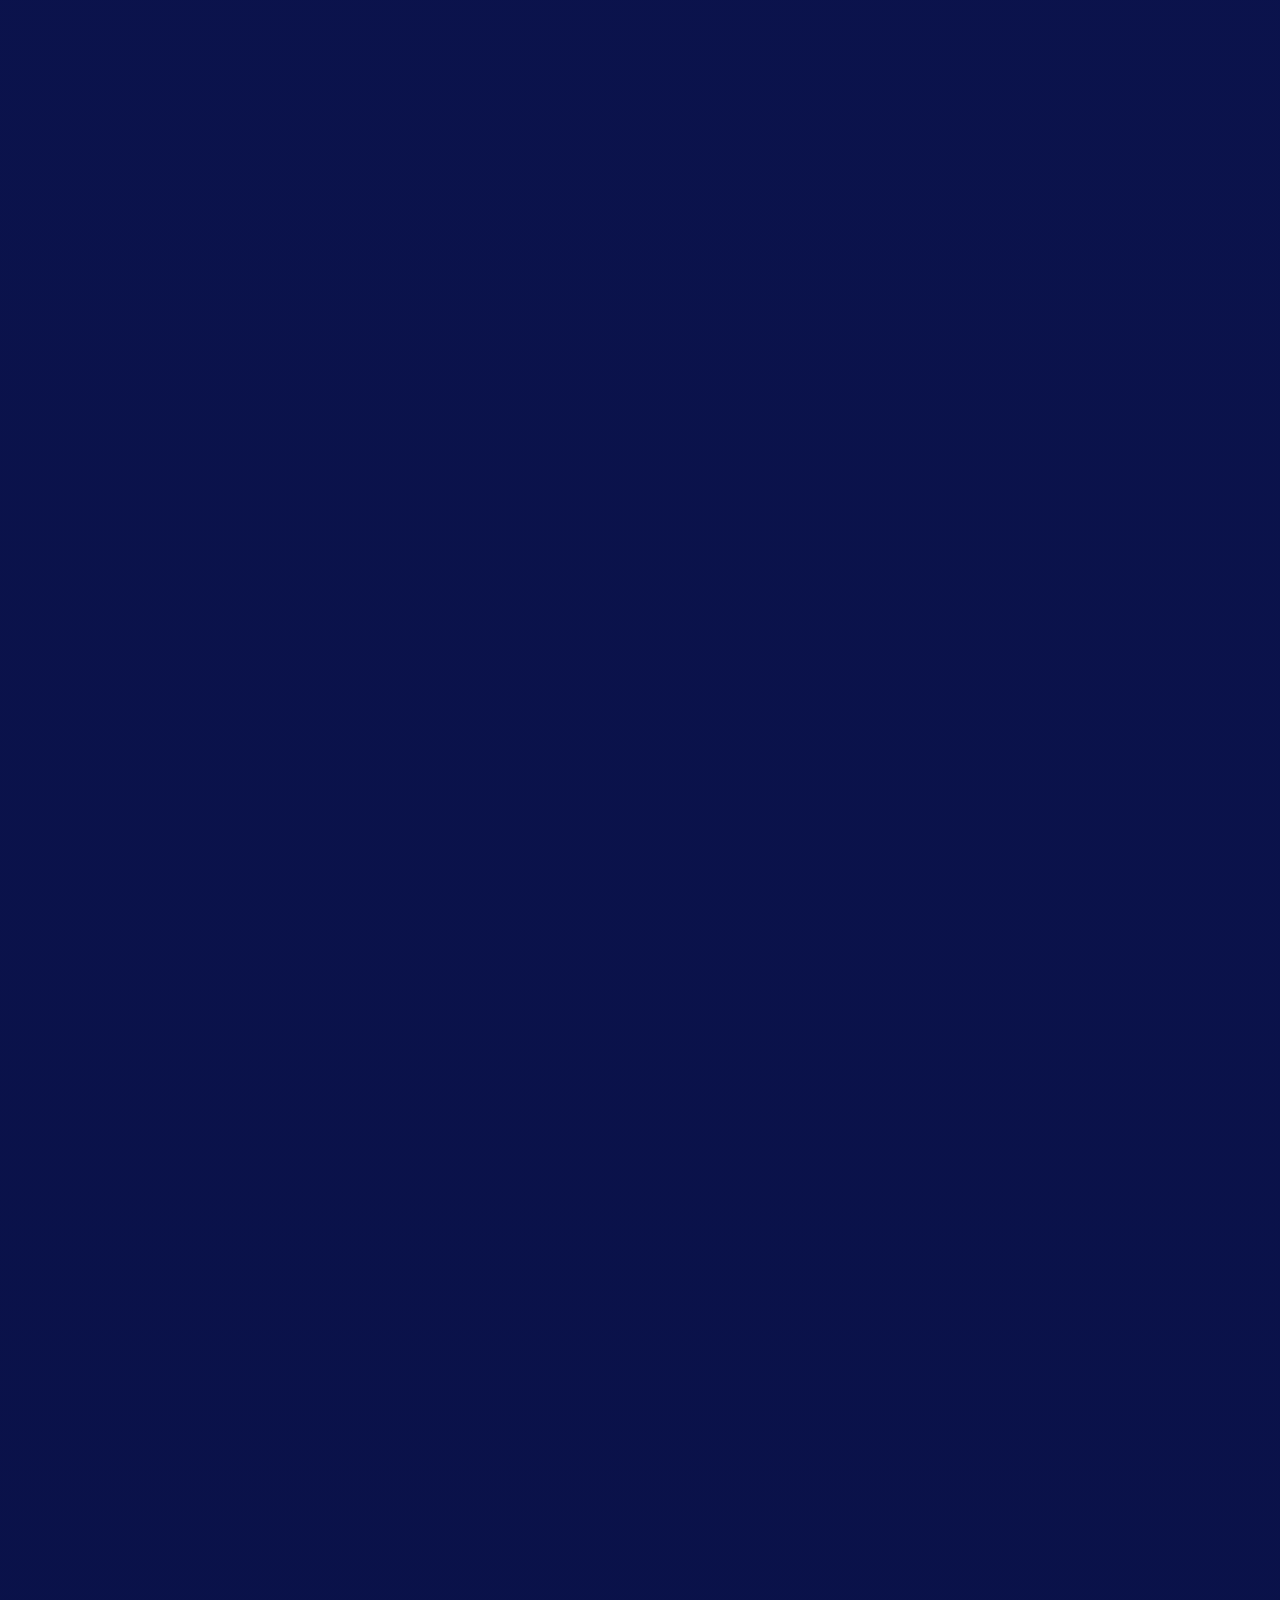
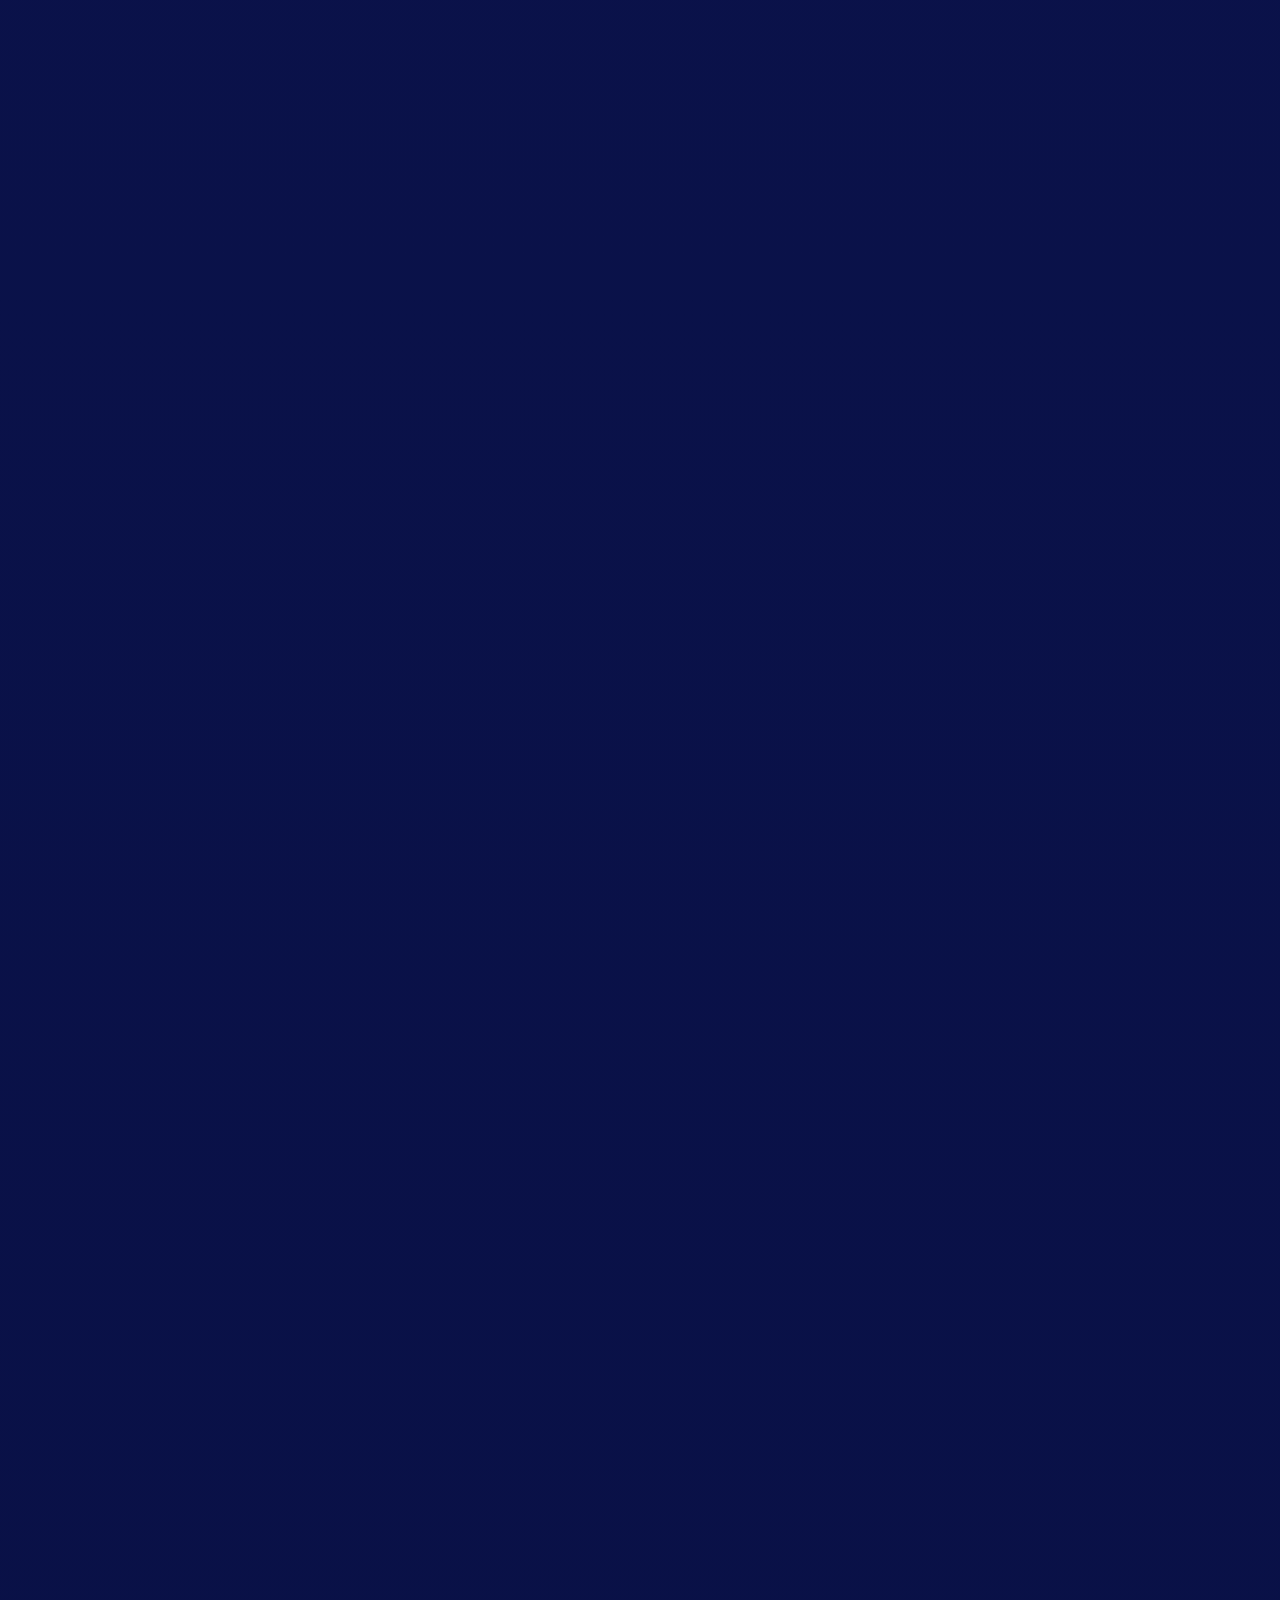
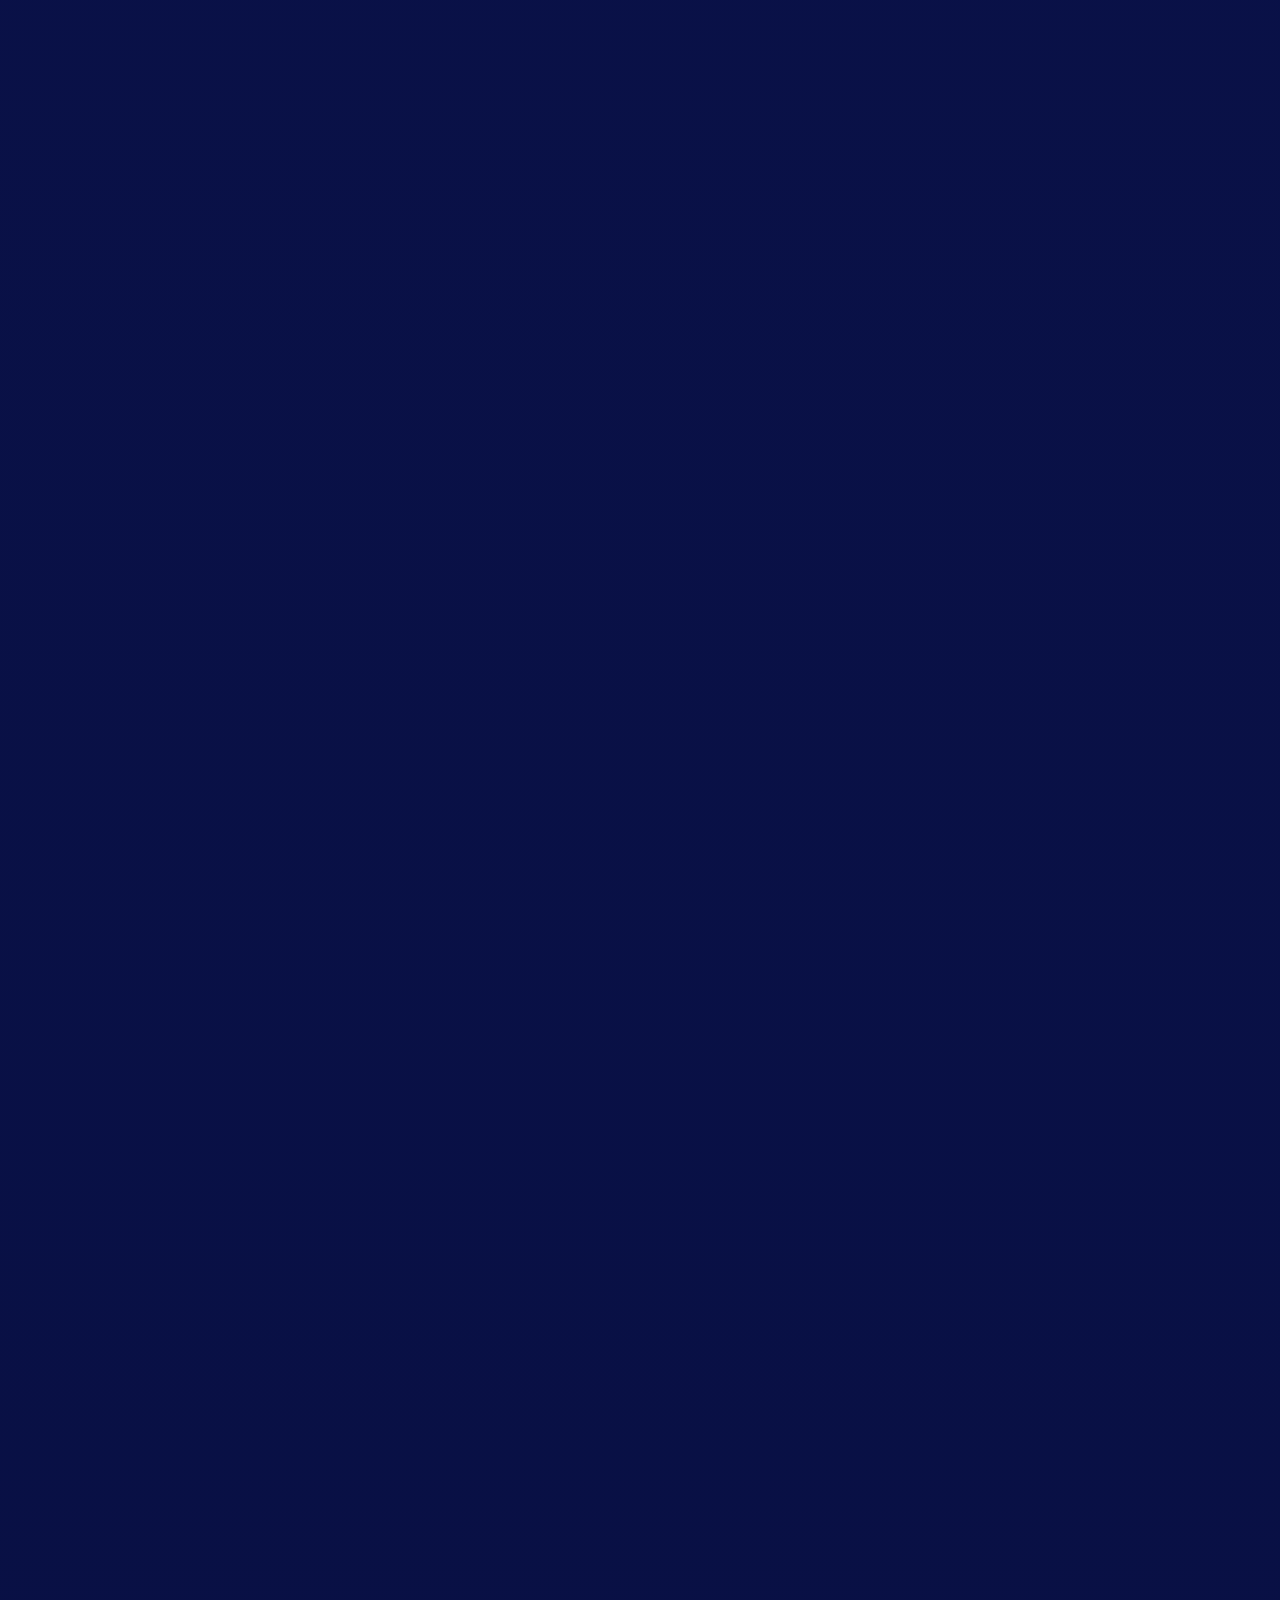
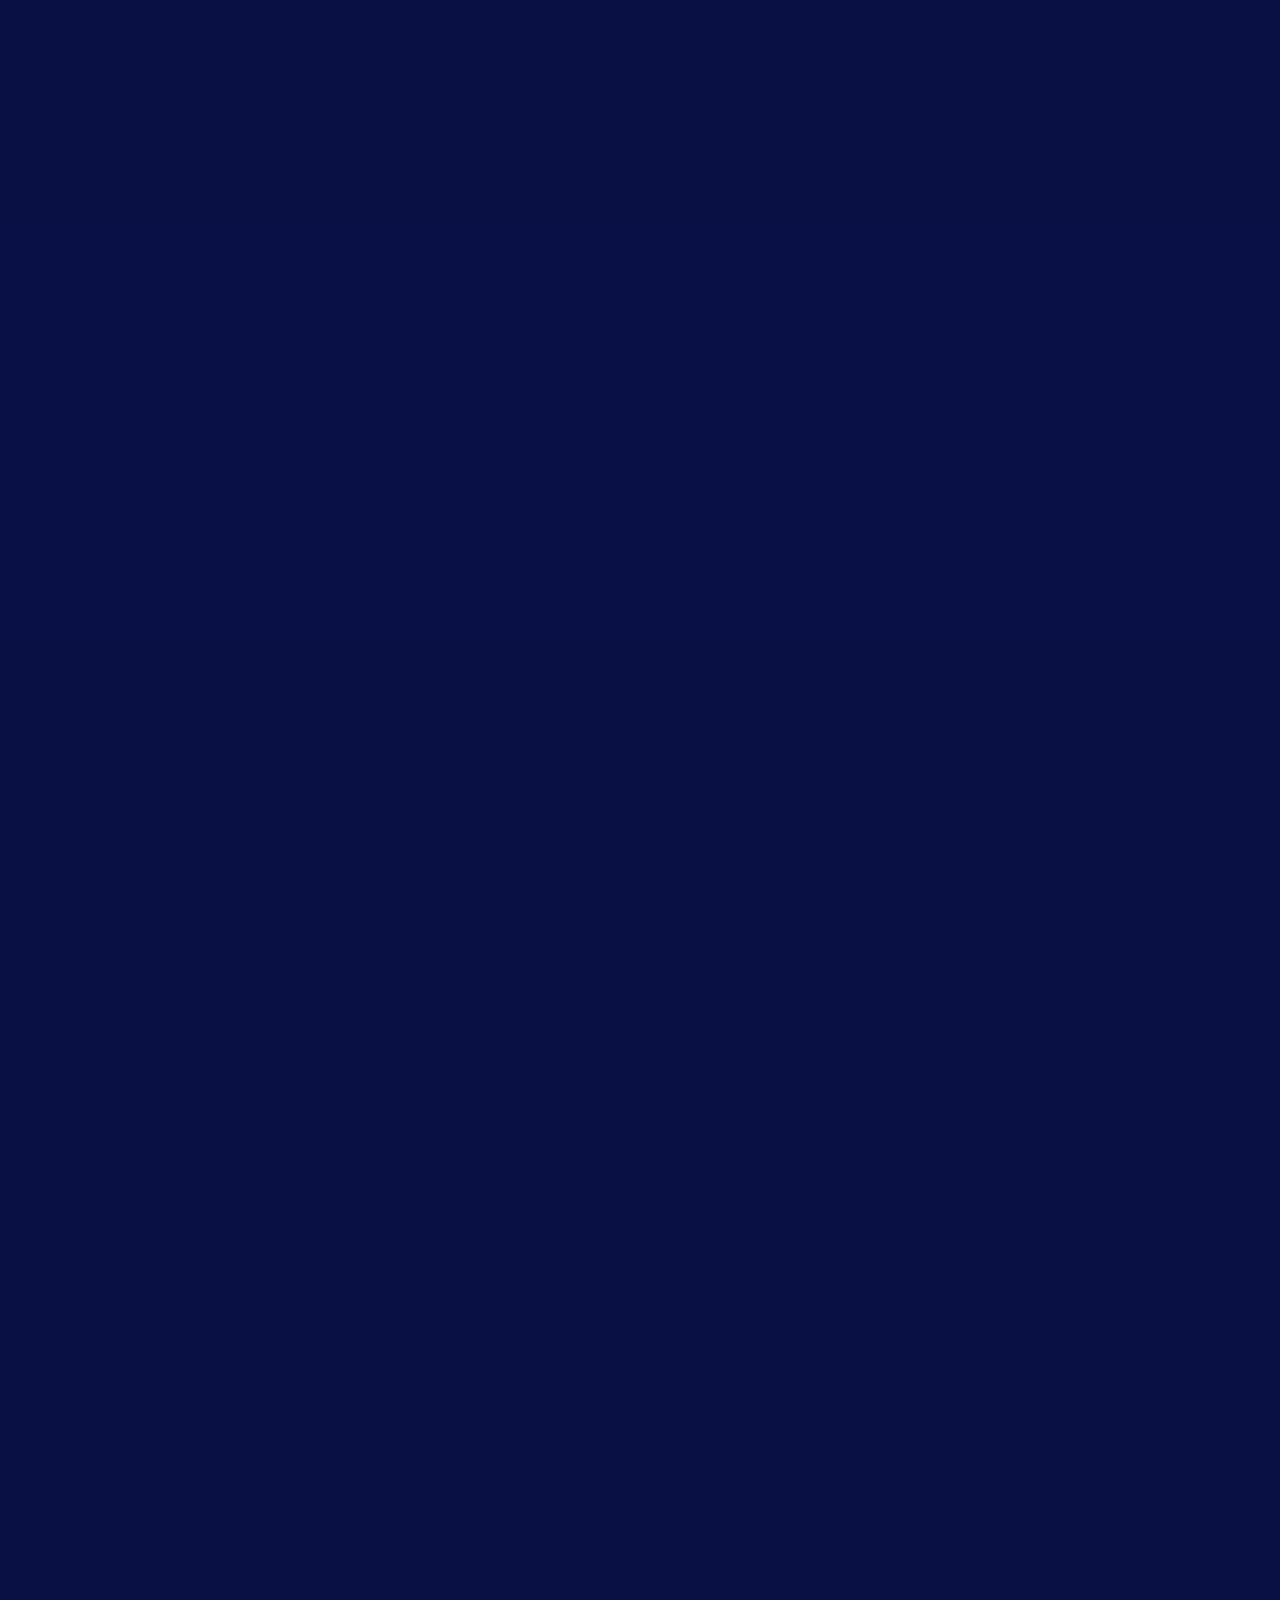
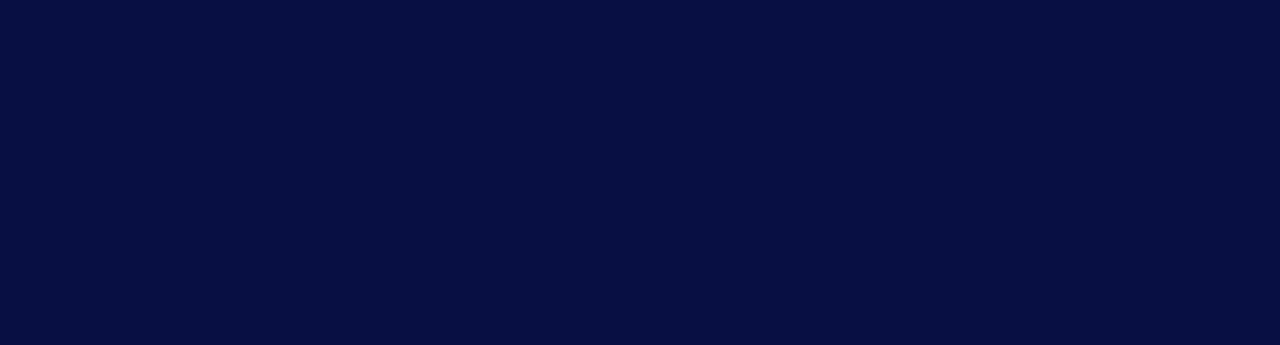
==== commit 1e1c53cf: "update modul 4" ====
--- a/index.html
+++ b/index.html
@@ -2651,18 +2651,18 @@
                                     <div class="col-xl-5 col-lg-10">
                                         <div class="hero-content text-center text-xl-start">
                                             <span class="ukm-hero-kicker" data-aos="fade-down" data-aos-duration="1000"><i class="far fa-bullhorn"></i>Pengumuman Terkini</span>
-                                            <h1 class="text-anm">Modul 2:<br>Lengkapkan Segera!</h1>
-                                            <p class="ukm-hero-copy" data-aos="fade-up" data-aos-duration="1400">Peserta yang belum melengkapkan Modul 2 diingatkan untuk menonton rakaman dan menyelesaikan penyertaan &amp; kuiz sebelum tarikh akhir, bagi memperoleh <strong>Sijil Penyertaan</strong> dan <strong>Sijil Pencapaian</strong>.</p>
+                                            <h1 class="text-anm">Modul 3:<br>Lengkapkan Segera!</h1>
+                                            <p class="ukm-hero-copy" data-aos="fade-up" data-aos-duration="1400">Jangan lupa lengkapkan <strong>Modul 3</strong> sebelum sesi Modul 4: Studio Kreatif AI bermula. Tonton rakaman dan lengkapkan penyertaan untuk memperoleh <strong>Sijil Penyertaan</strong> dan <strong>Sijil Pencapaian</strong>.</p>
                                             <div class="ukm-hero-meta" data-aos="fade-up" data-aos-duration="1600">
-                                                <span class="ukm-meta-pill"><i class="far fa-calendar-alt"></i>Tarikh akhir: 9 September 2026</span>
-                                                <span class="ukm-meta-pill"><i class="far fa-hourglass-half"></i>Tinggal 7 hari lagi</span>
+                                                <span class="ukm-meta-pill"><i class="far fa-calendar-alt"></i>Modul 4 bermula: 17 September 2026</span>
+                                                <span class="ukm-meta-pill"><i class="far fa-hourglass-half"></i>Tinggal 6 hari lagi</span>
                                             </div>
                                             <div class="hero-button-wrap">
                                                 <div class="orbia-button" data-aos="fade-up" data-aos-duration="1800">
-                                                    <a href="https://www.youtube.com/live/1tQTion-PEk?si=IxVhOW4C7cpkcO7-" target="_blank" rel="noopener noreferrer" class="theme-btn gradient-btn">Tonton Modul 2<i class="far fa-play"></i></a>
+                                                    <a href="https://bit.ly/aimuda3" target="_blank" rel="noopener noreferrer" class="theme-btn gradient-btn">Tonton Modul 3<i class="far fa-play"></i></a>
                                                 </div>
                                                 <div class="orbia-button" data-aos="fade-up" data-aos-duration="2000">
-                                                    <a href="https://bit.ly/penyertaan-aimuda2" target="_blank" rel="noopener noreferrer" class="theme-btn style-two">Penyertaan &amp; Kuiz<i class="far fa-arrow-right"></i></a>
+                                                    <a href="https://bit.ly/penyertaan-aimuda3" target="_blank" rel="noopener noreferrer" class="theme-btn style-two">Penyertaan &amp; Sijil<i class="far fa-arrow-right"></i></a>
                                                 </div>
                                                 <div class="orbia-button" data-aos="fade-up" data-aos-duration="2200">
                                                     <a href="https://semaksijil-aimuda.vercel.app/" target="_blank" rel="noopener noreferrer" class="theme-btn style-two">Semak Sijil<i class="far fa-certificate"></i></a>
@@ -2672,7 +2672,7 @@
                                     </div>
                                     <div class="col-xl-5 col-lg-8 col-md-9">
                                         <div class="ukm-hero-poster-frame" data-aos="fade-left" data-aos-duration="1400">
-                                            <img src="assets/images/poster/poster-taklimat-modul2-reminder.jpg" alt="Poster peringatan Modul 2 AI Muda@NADI &mdash; lengkapkan penyertaan dan kuiz sebelum 9 September 2026" class="ukm-hero-poster-img">
+                                            <img src="assets/images/poster/poster-taklimat-modul3-reminder.jpg" alt="Poster AI Muda@NADI Modul 4: Studio Kreatif AI &mdash; lengkapkan Modul 3 sebelum 17 September 2026" class="ukm-hero-poster-img">
                                         </div>
                                     </div>
                                 </div>
@@ -2881,10 +2881,9 @@
                                         <h4>Detektif Ilmu AI</h4>
                                         <span class="mod-focus">Cari, Semak dan Ringkas</span>
                                         <p>Mencari, menyemak dan meringkaskan maklumat dengan bantuan AI.</p>
-                                        <div class="mod-video-pending">
-                                            <i class="far fa-broadcast-tower"></i>
-                                            <p class="mod-pending-label">Akan disiarkan secara langsung</p>
-                                            <p class="mod-pending-date">10 September 2026 &middot; 2.30 petang</p>
+                                        <div class="mod-actions">
+                                            <a href="https://bit.ly/aimuda3" target="_blank" rel="noopener noreferrer" class="mod-btn"><i class="far fa-play"></i>Tonton Modul 3</a>
+                                            <button type="button" class="mod-btn" data-bs-toggle="modal" data-bs-target="#modul3DetailsModal"><i class="far fa-bell"></i>Lihat Butiran</button>
                                         </div>
                                     </div>
                                 </div>
@@ -2994,6 +2993,10 @@
                                                 <span class="tl-date" style="--tl-color:#FF6A00;">10 September 2026 (Khamis) &middot; 2.30 petang</span>
                                                 <h4>Modul 3: Detektif Ilmu AI</h4>
                                                 <p>Cari, Semak dan Ringkas &mdash; mencari dan menyemak maklumat dengan AI.</p>
+                                                <div class="tl-card-actions">
+                                                    <a href="https://bit.ly/aimuda3" target="_blank" rel="noopener noreferrer" class="tl-poster-link"><i class="far fa-play"></i>Tonton Modul 3</a>
+                                                    <button type="button" class="tl-poster-link tl-details-btn" data-bs-toggle="modal" data-bs-target="#modul3DetailsModal"><i class="far fa-bell"></i>Lihat Butiran</button>
+                                                </div>
                                             </div>
                                         </div>
                                         <div class="ukm-vtimeline-item">
@@ -3581,6 +3584,27 @@
             </div>
         </div>
 
+        <div class="modal fade ukm-modul-modal" id="modul3DetailsModal" tabindex="-1" aria-labelledby="modul3DetailsModalLabel" aria-hidden="true">
+            <div class="modal-dialog modal-dialog-centered">
+                <div class="modal-content">
+                    <button type="button" class="btn-close" data-bs-dismiss="modal" aria-label="Tutup"></button>
+                    <div class="modal-body">
+                        <img class="ukm-modul-modal-poster" src="assets/images/poster/poster-taklimat-modul3-reminder.jpg" alt="Poster AI Muda@NADI Modul 4: Studio Kreatif AI &mdash; lengkapkan Modul 3 sebelum 17 September 2026">
+                        <span class="ukm-modul-modal-scroll-hint"><span><i class="far fa-chevron-down"></i>Skrol untuk butiran</span></span>
+                        <div class="ukm-modul-modal-text">
+                            <p><strong>📢 Modul 4 AI Muda@NADI 2026: Studio Kreatif AI</strong></p>
+                            <p>Jangan lupa lengkapkan Modul 3 sebelum sesi Modul 4 bermula:</p>
+                            <p>🎥 <a href="https://bit.ly/aimuda3" target="_blank" rel="noopener noreferrer">bit.ly/aimuda3</a> ~ Mohon tonton rakaman sesi Modul 3 di sini</p>
+                            <p>🏅 <a href="https://bit.ly/penyertaan-aimuda3" target="_blank" rel="noopener noreferrer">bit.ly/penyertaan-aimuda3</a> ~ Mohon dapatkan sijil penyertaan dan sijil pencapaian Modul 3 di sini</p>
+                            <p>Layari laman web program di: <a href="https://www.ukm.my/aiprogram" target="_blank" rel="noopener noreferrer">www.ukm.my/aiprogram</a></p>
+                            <p>Dan bersama mendapatkan info terkini di Telegram Group: <a href="https://bit.ly/aimuda-telegram" target="_blank" rel="noopener noreferrer">bit.ly/aimuda-telegram</a></p>
+                            <p class="ukm-modul-modal-tags">#AIMudaNADI #AIMuda</p>
+                        </div>
+                    </div>
+                </div>
+            </div>
+        </div>
+
         <script src="assets/js/plugins/jquery-3.7.1.min.js"></script>
         <script src="assets/js/plugins/bootstrap.min.js"></script>
         <script src="assets/js/plugins/gsap/gsap.min.js"></script>
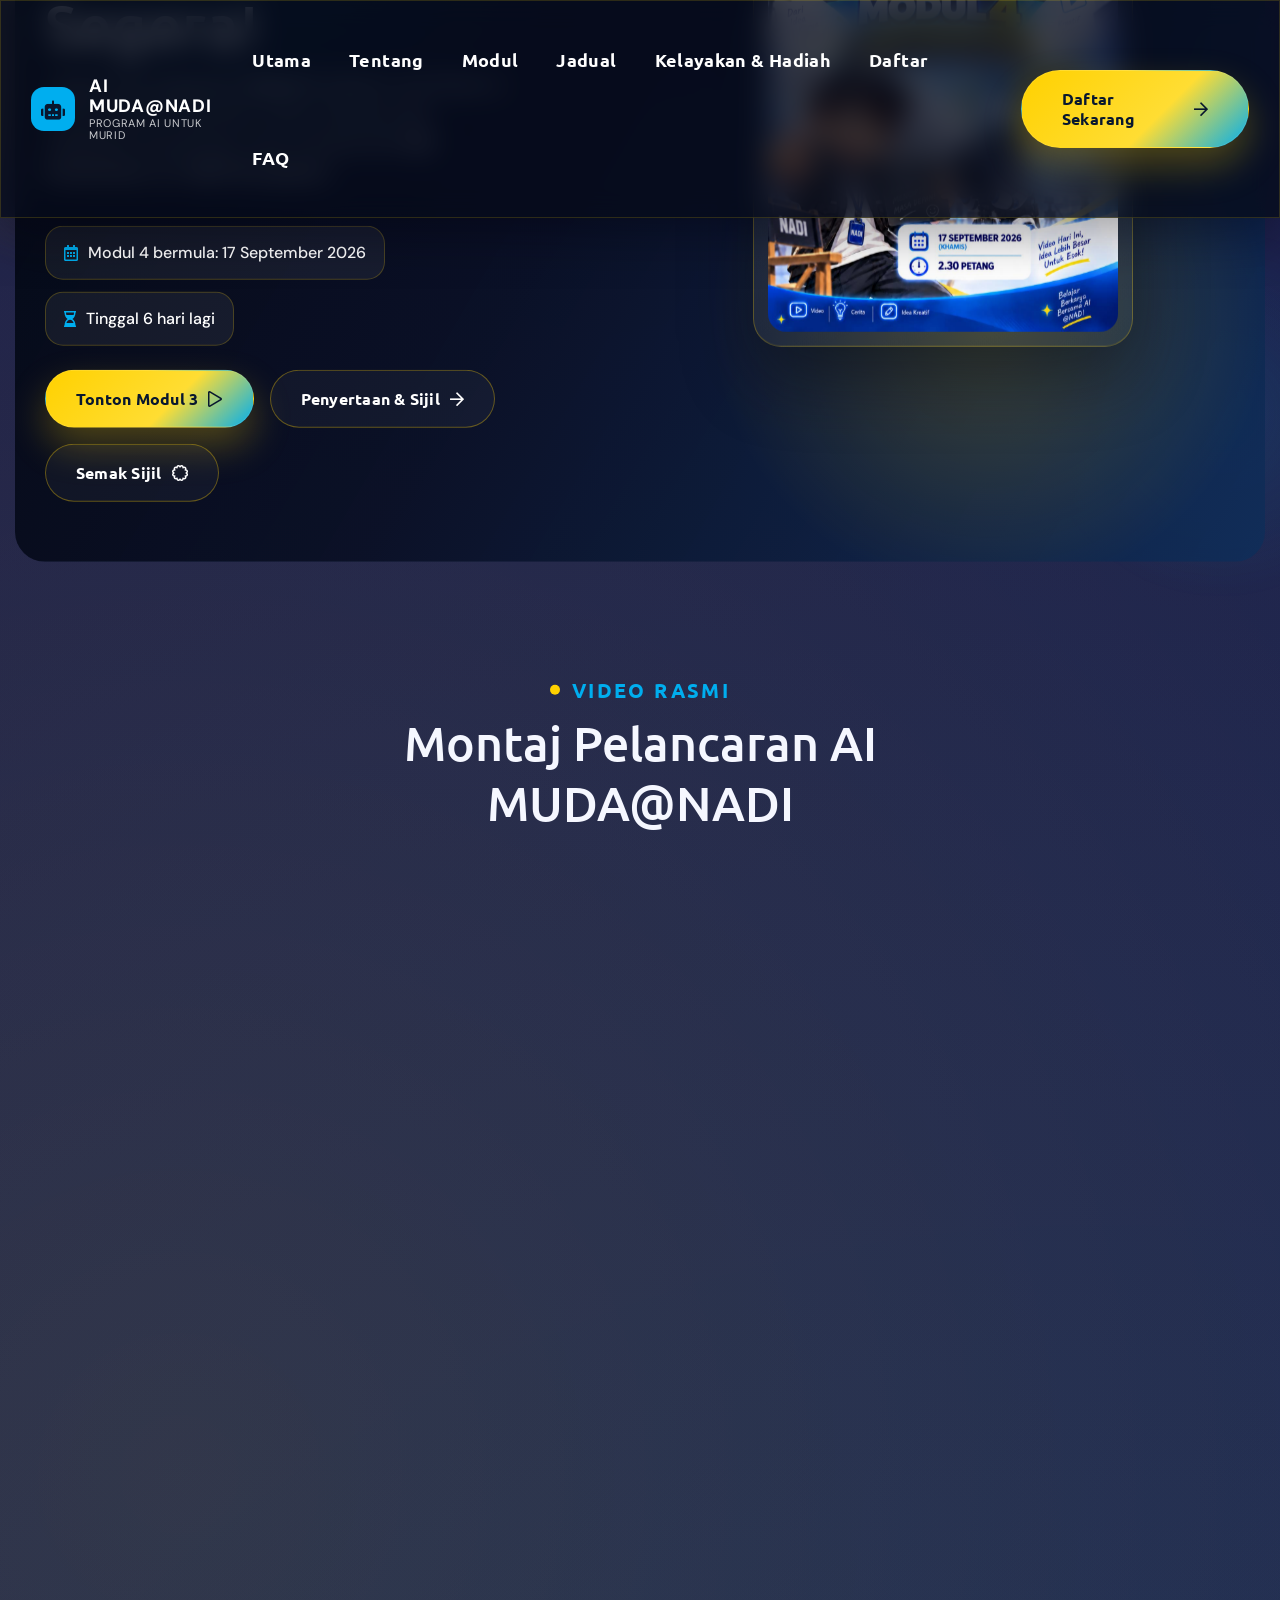
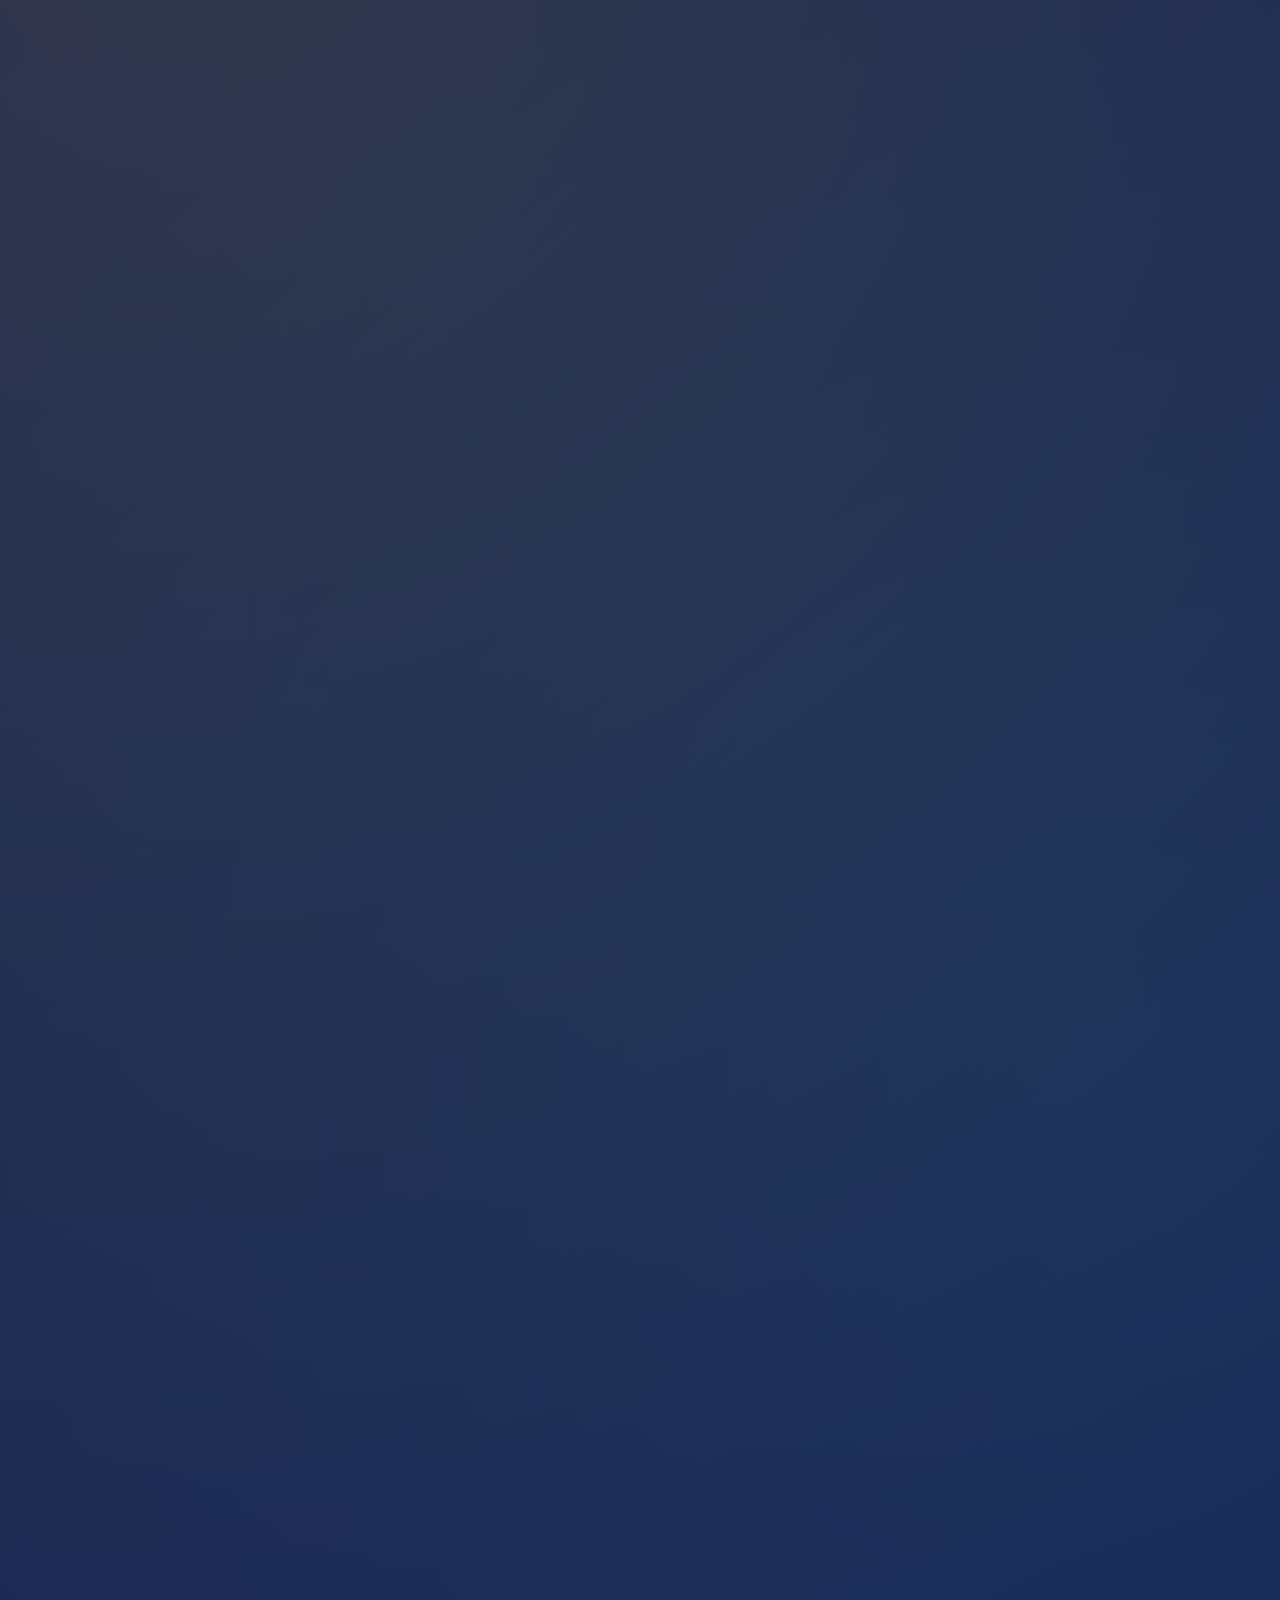
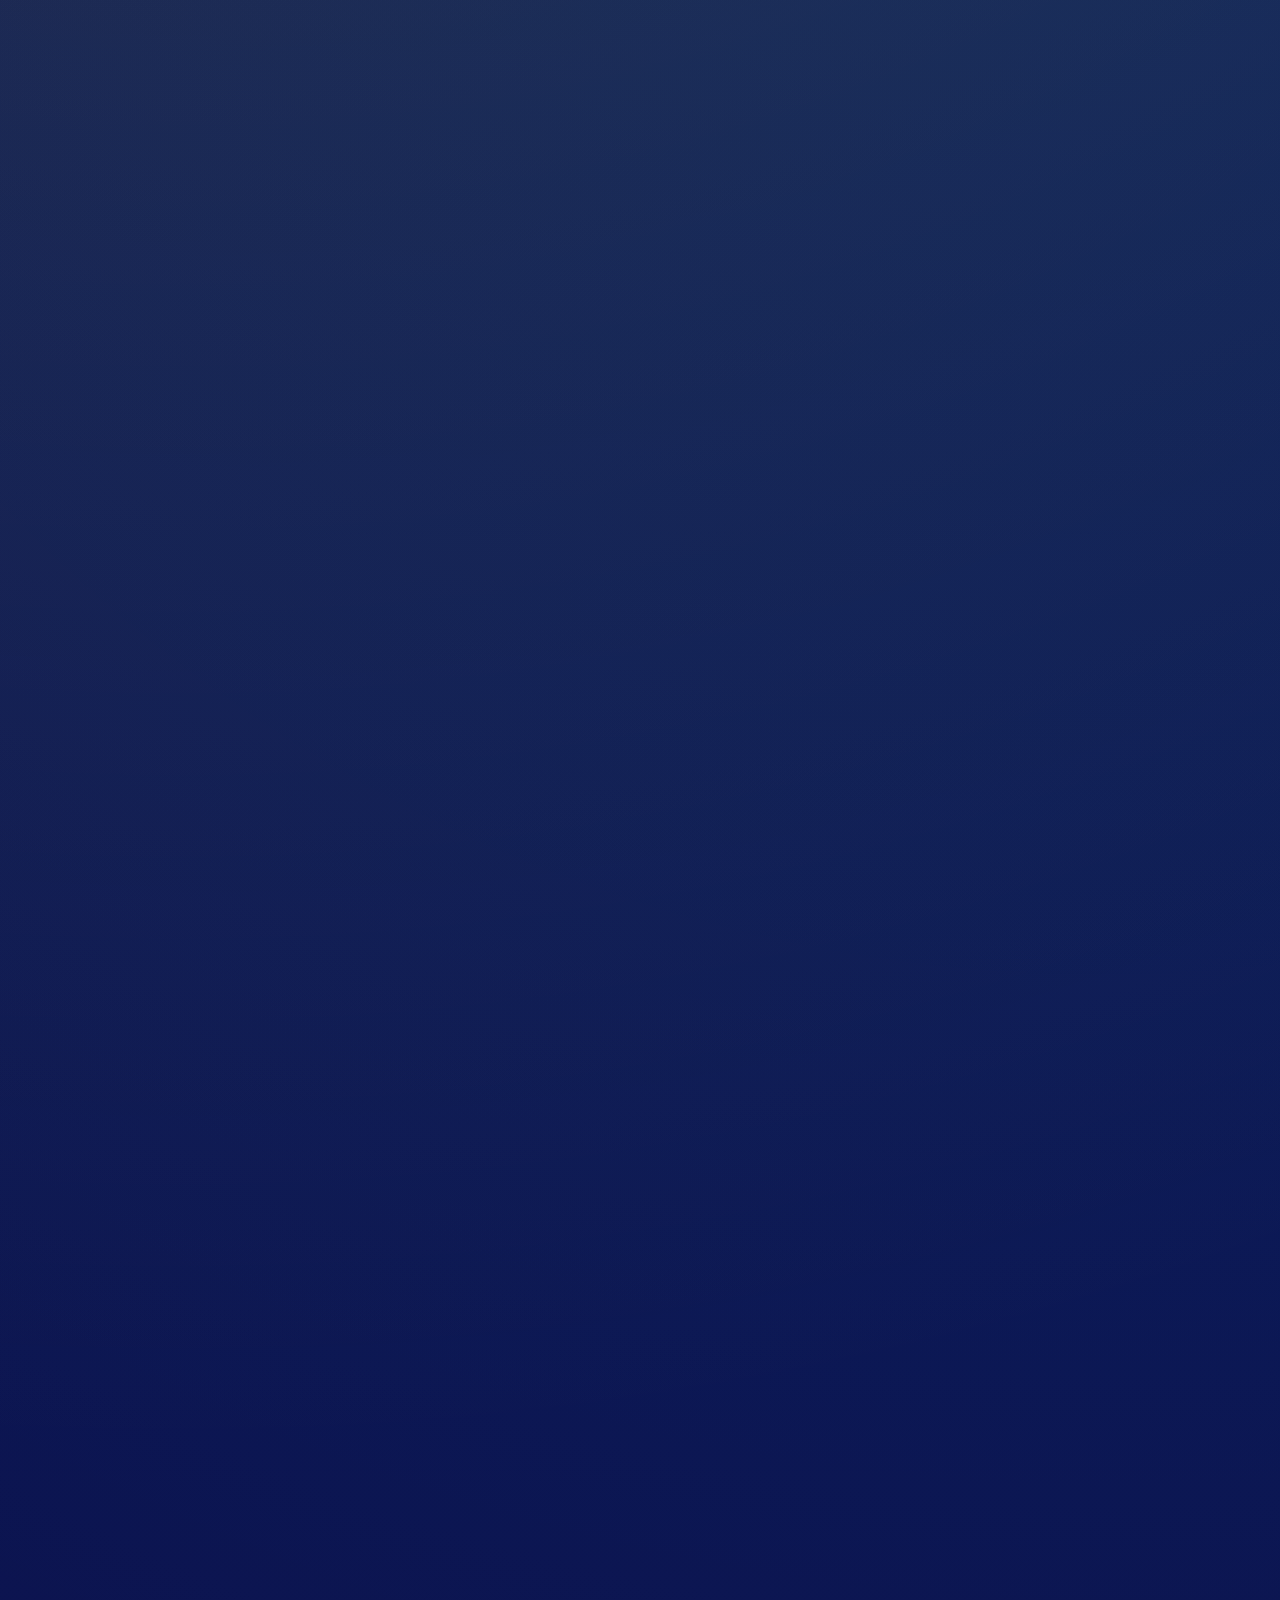
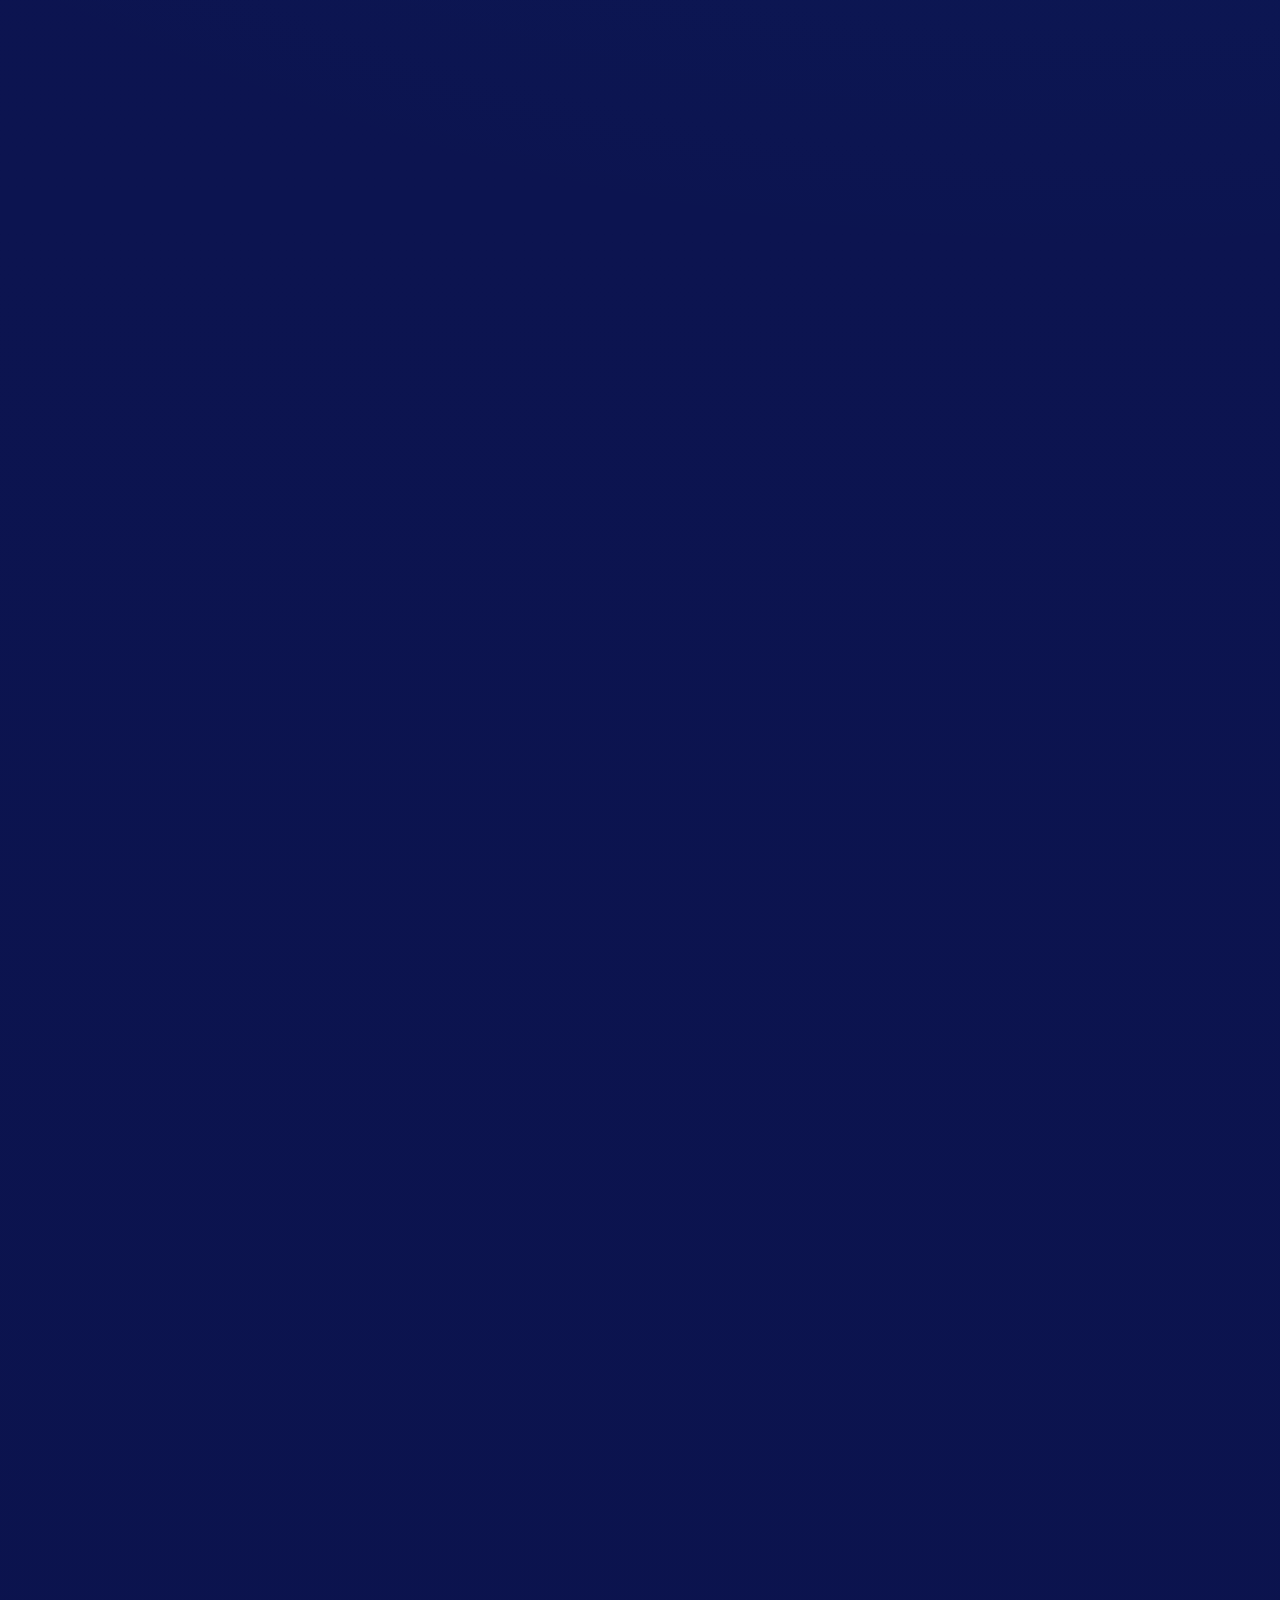
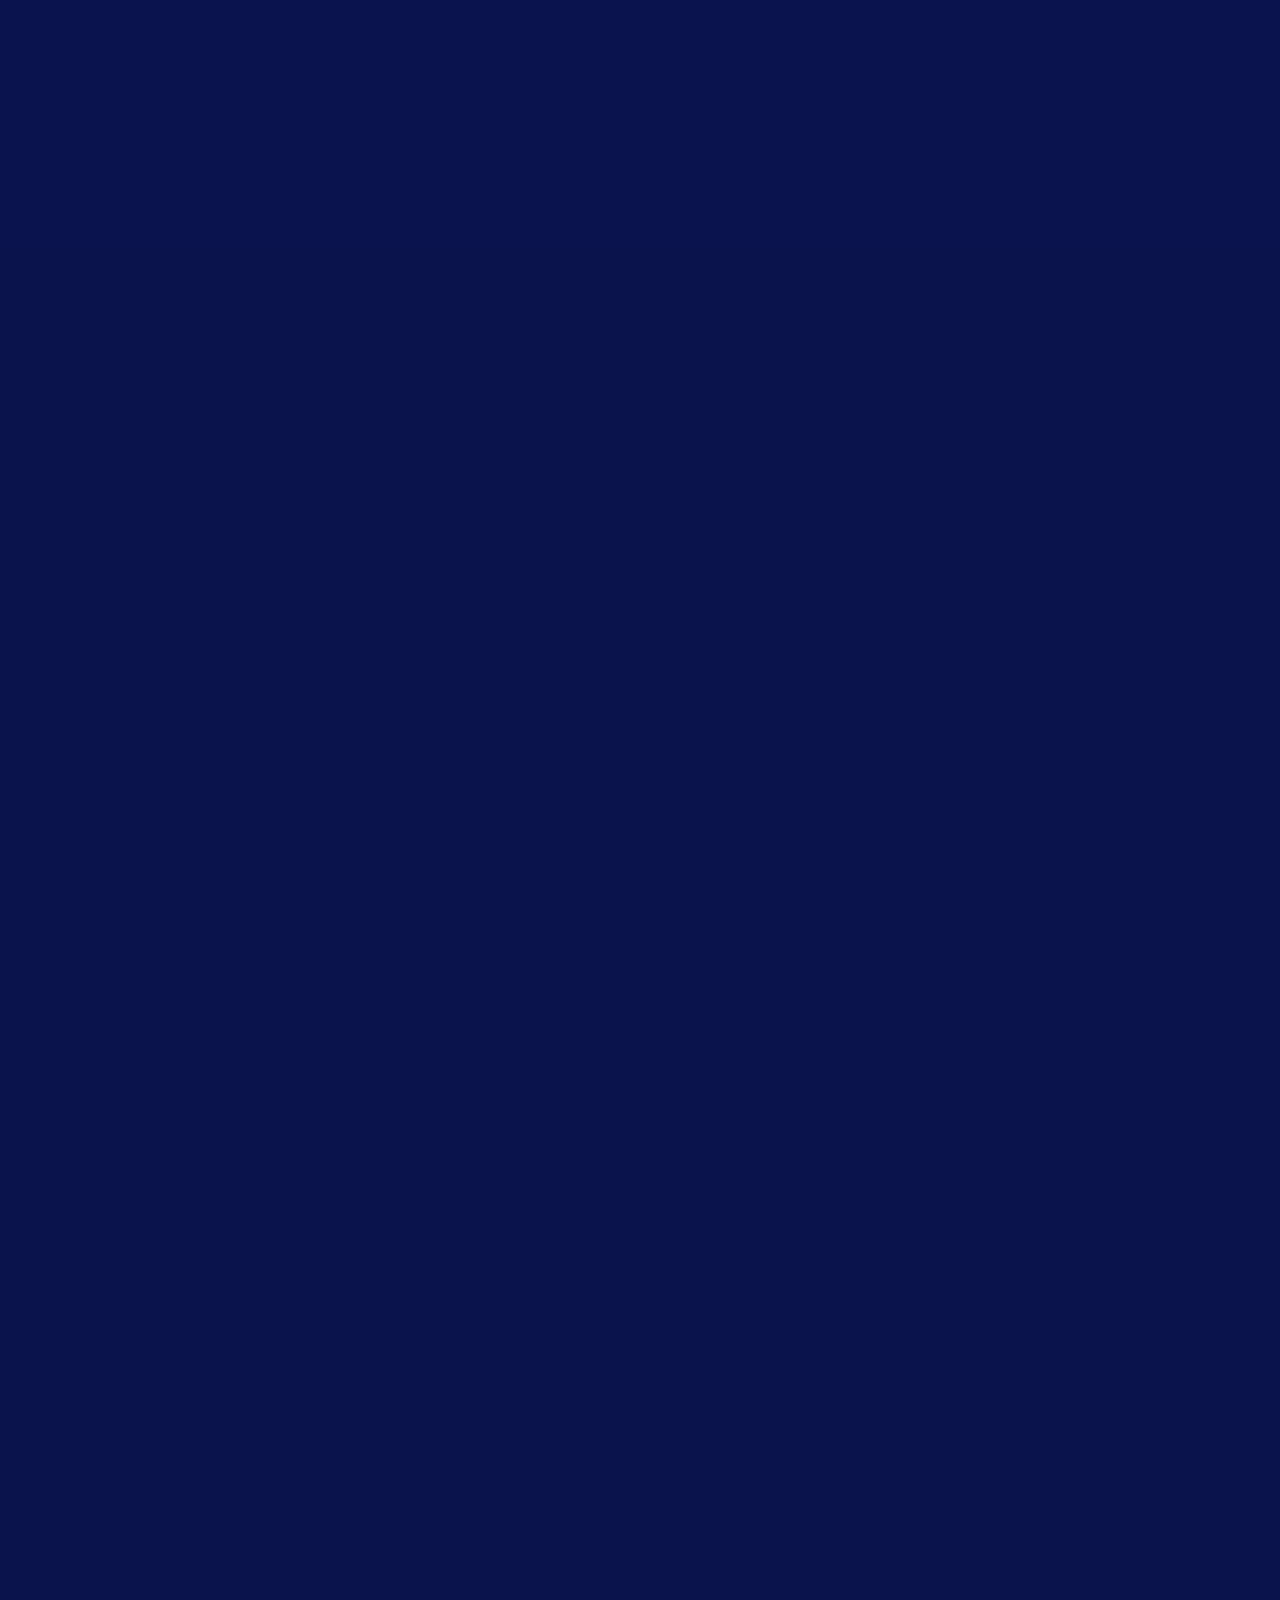
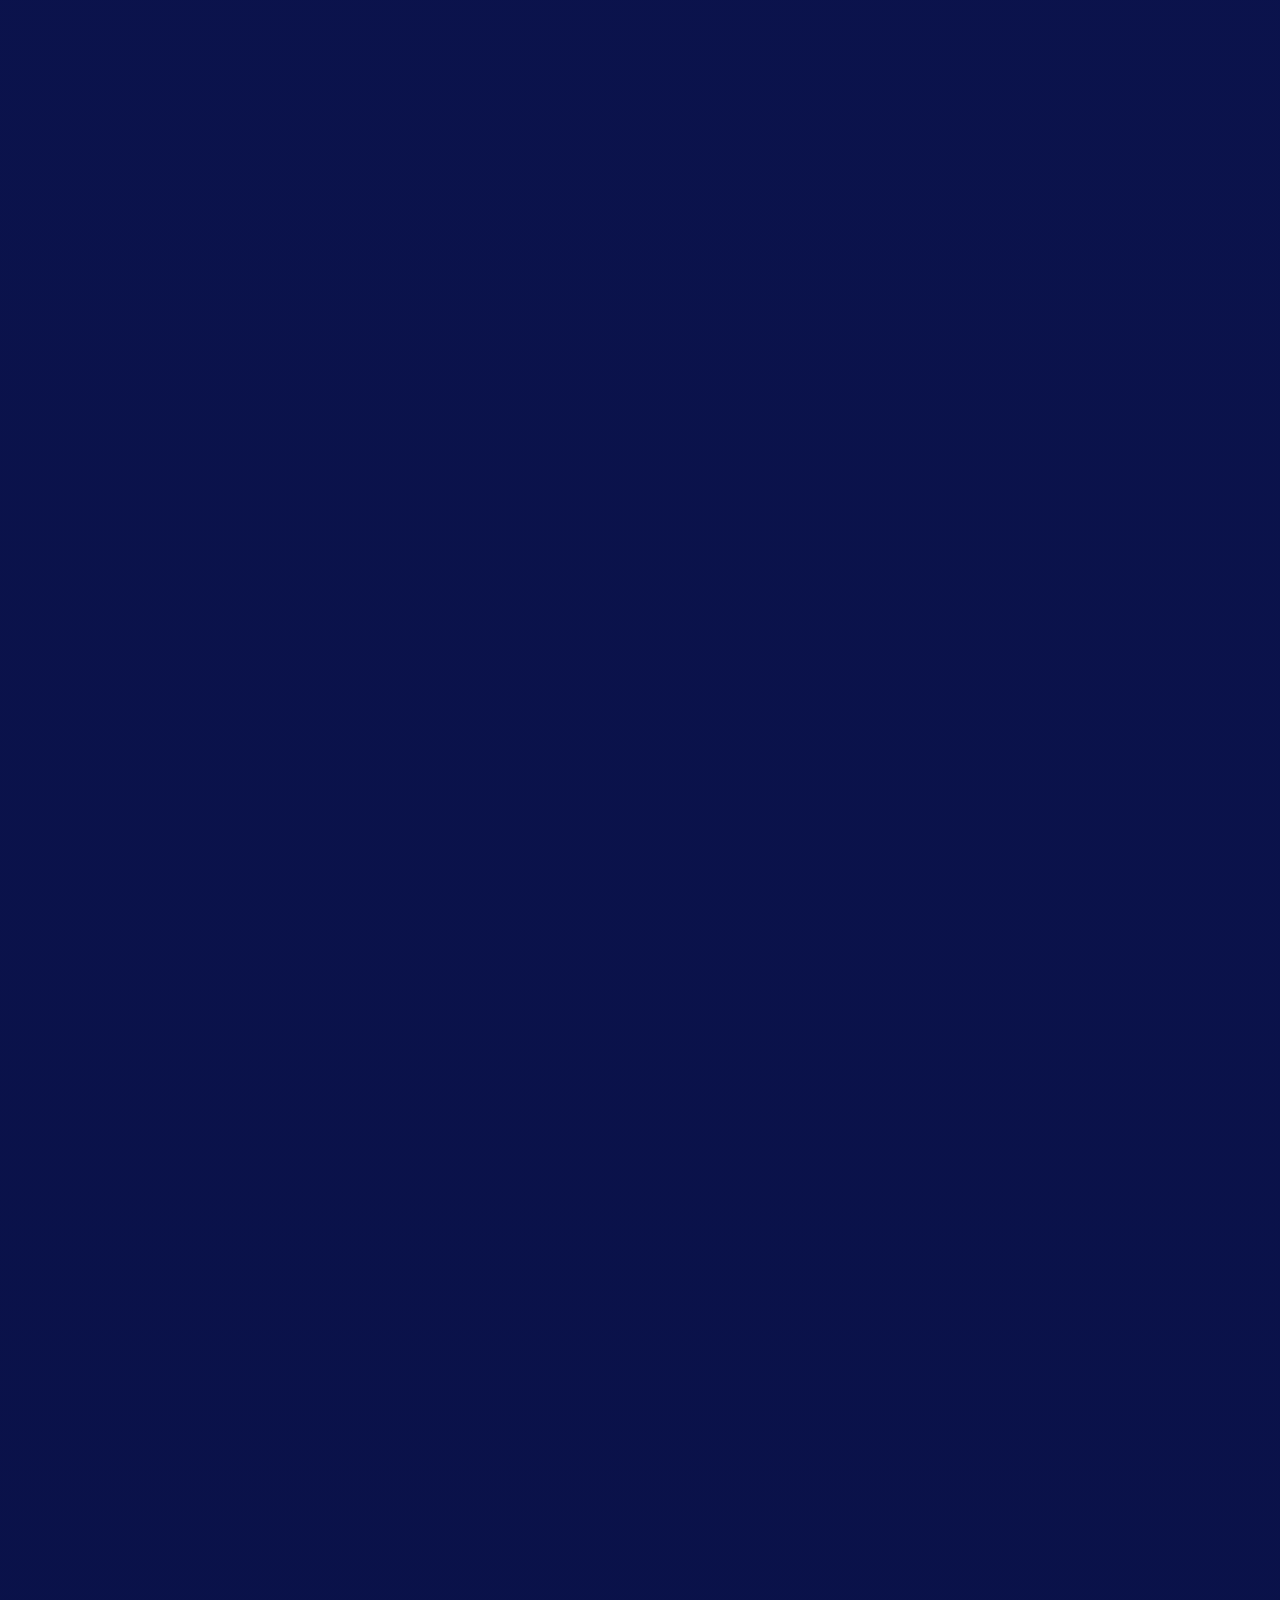
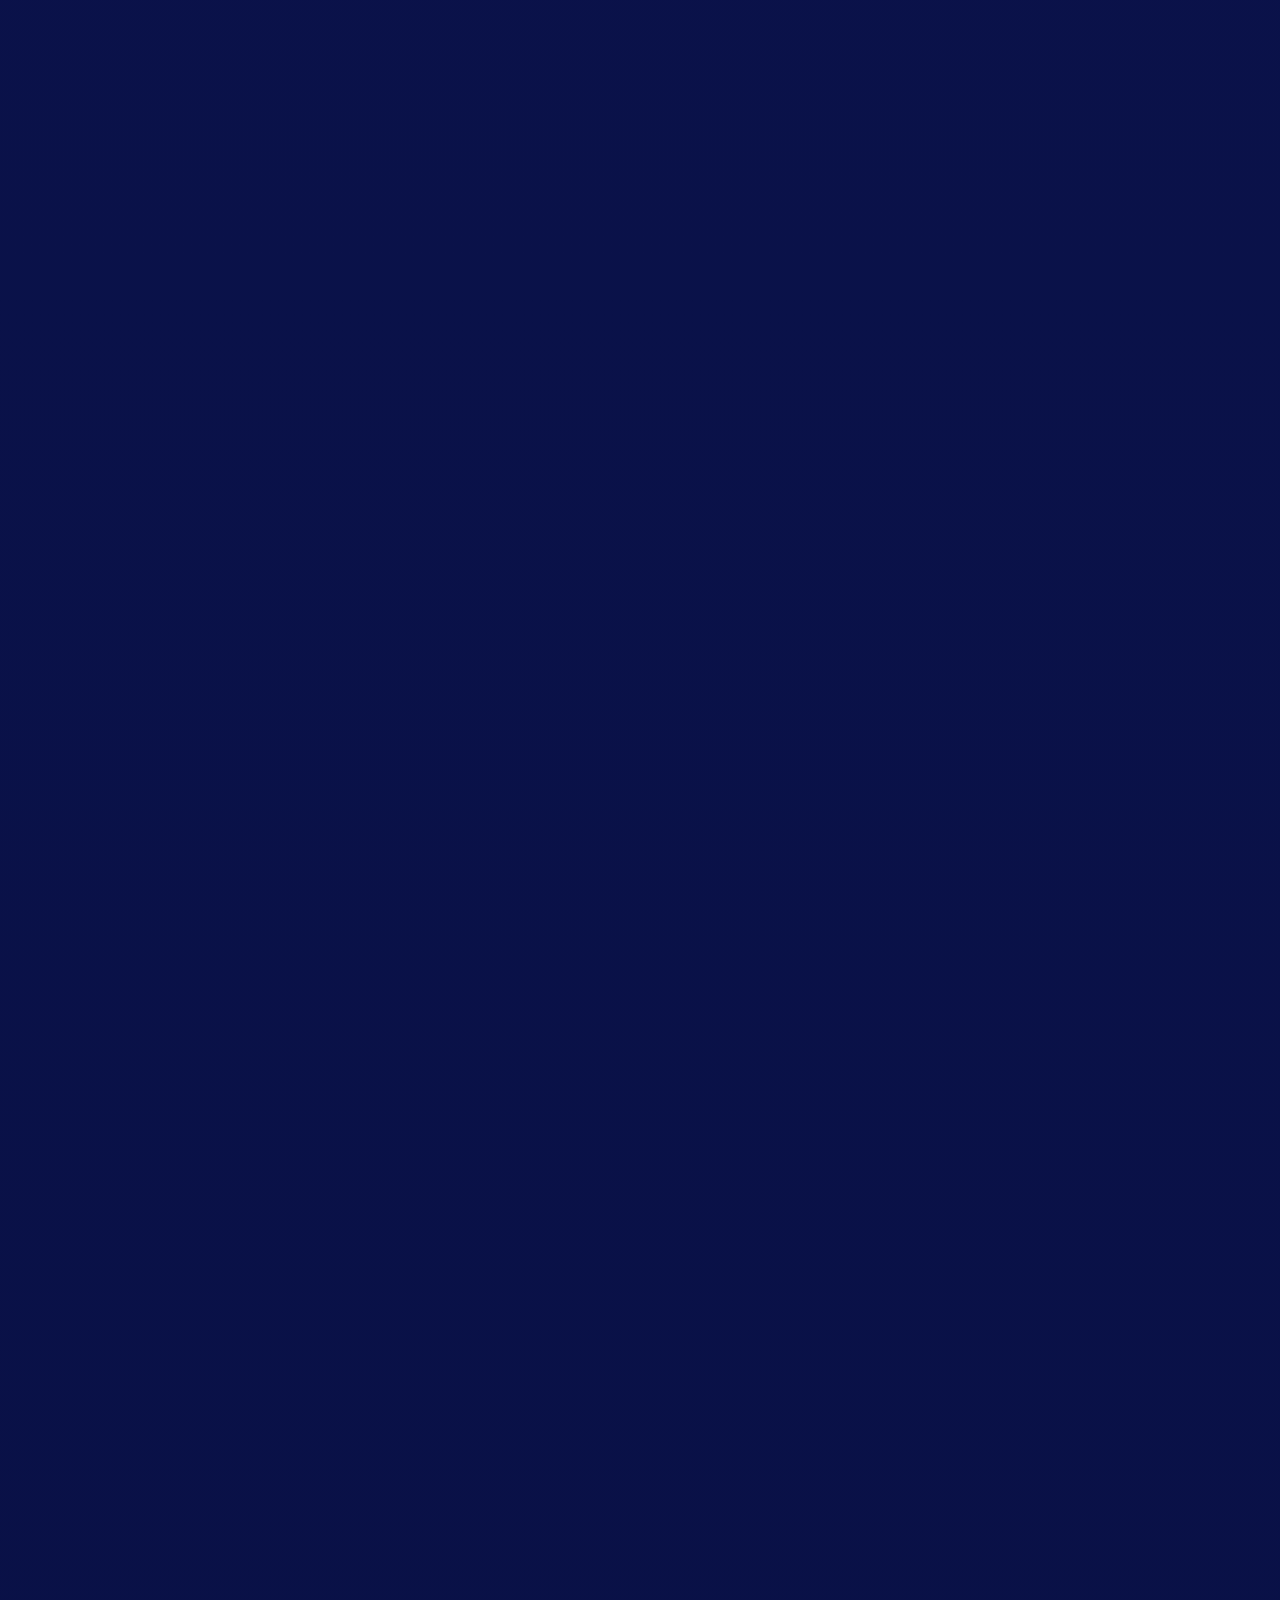
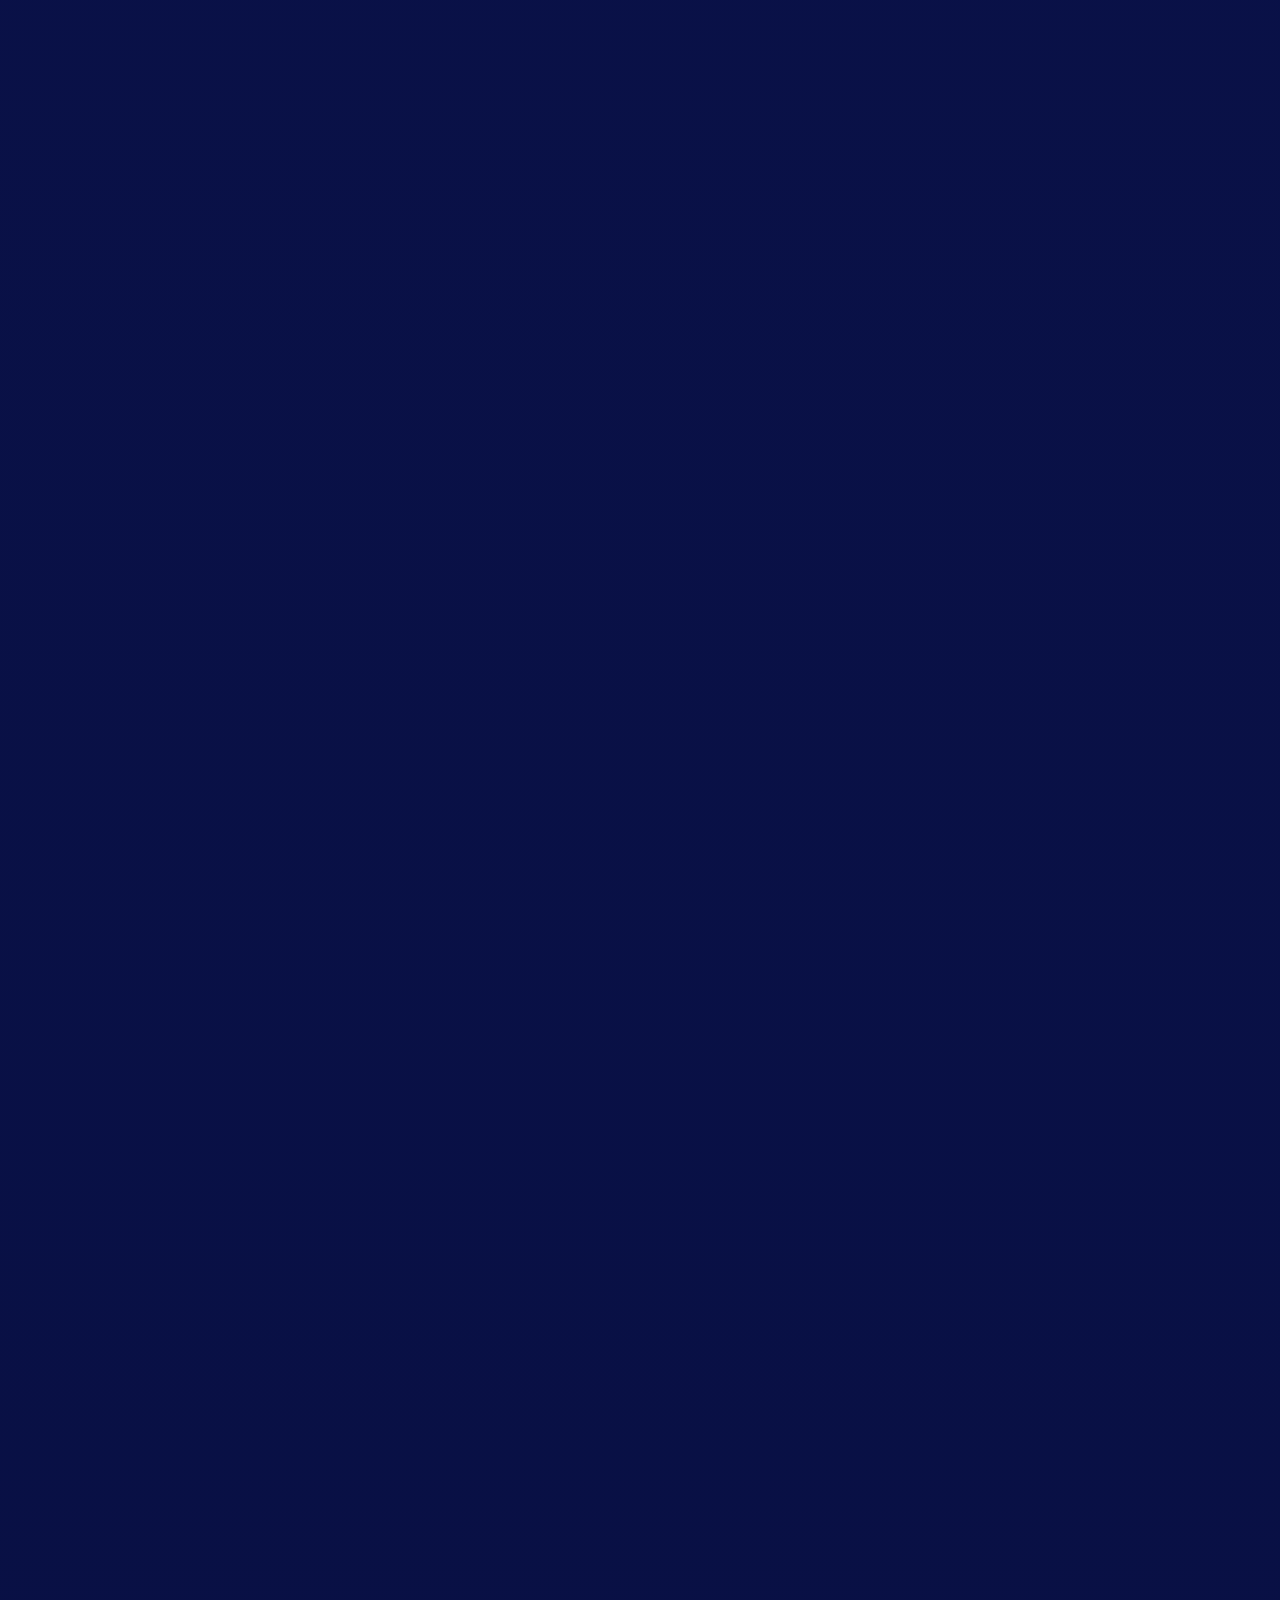
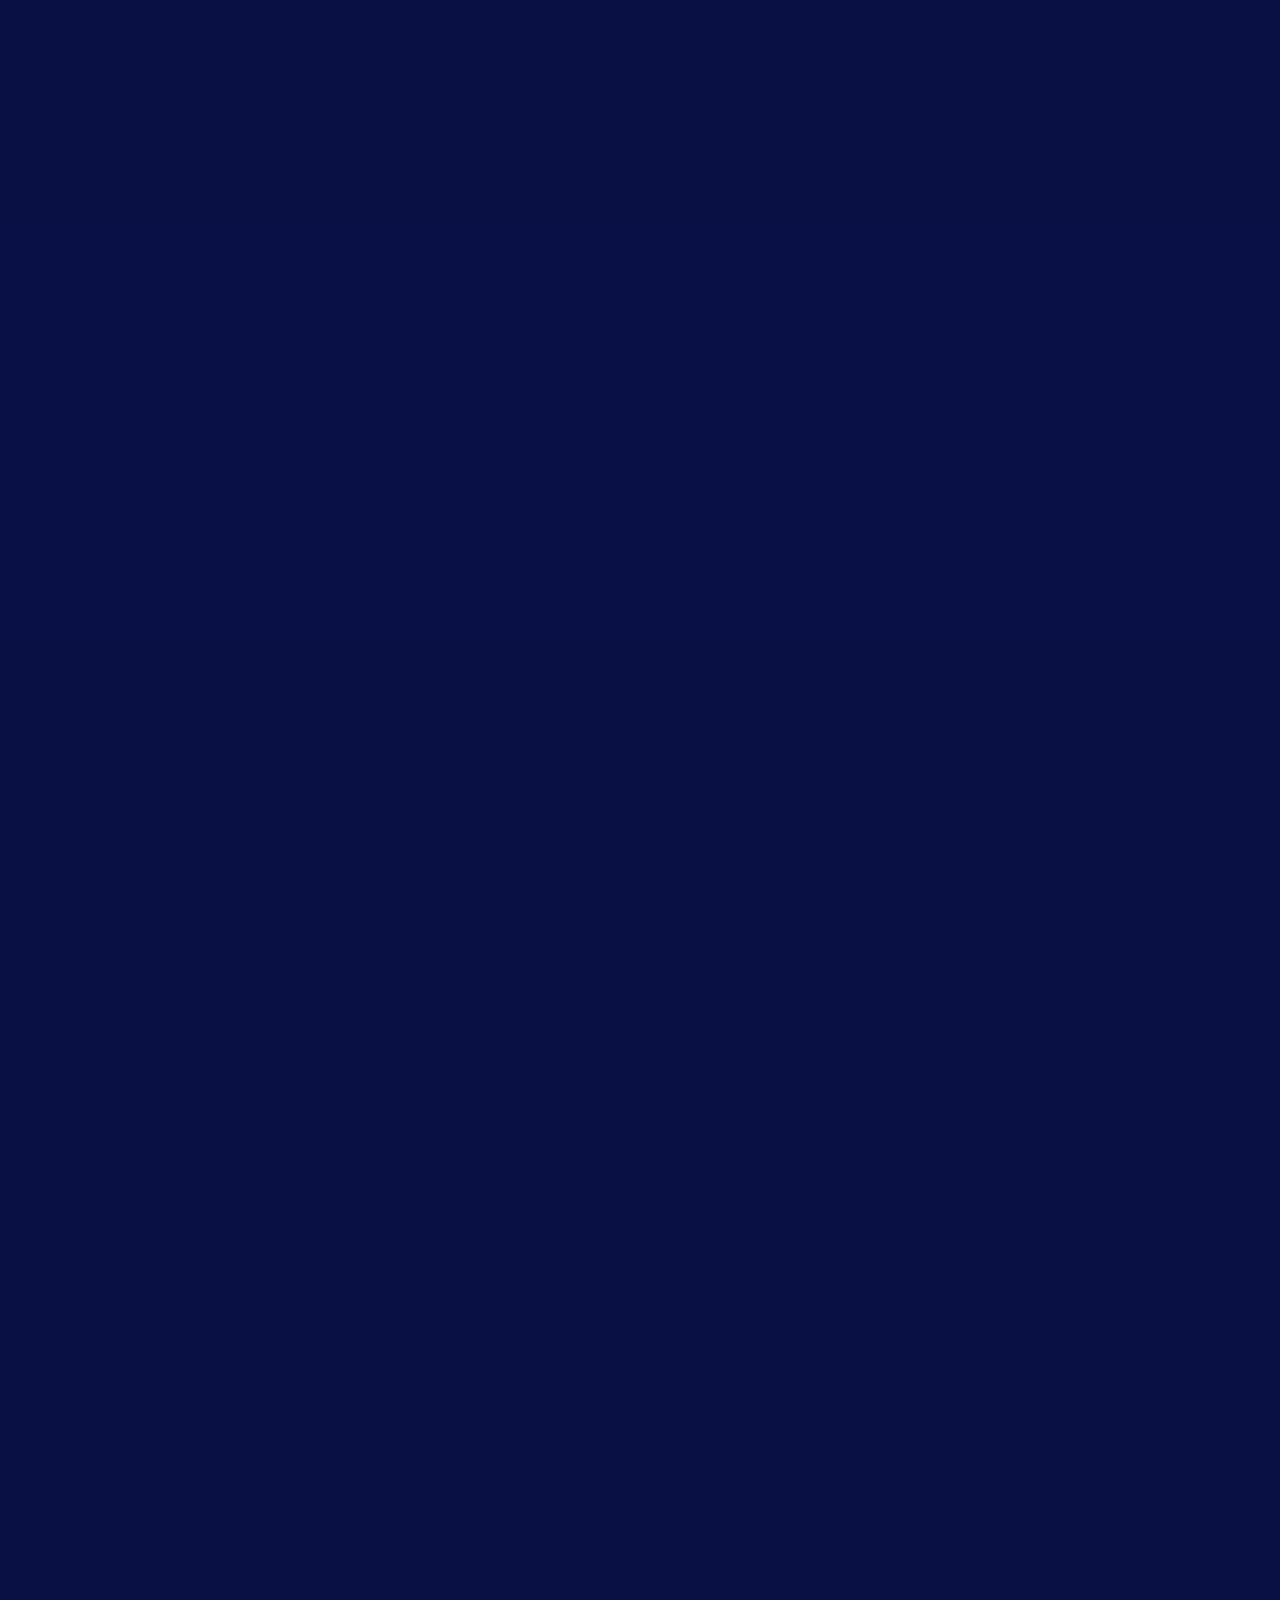
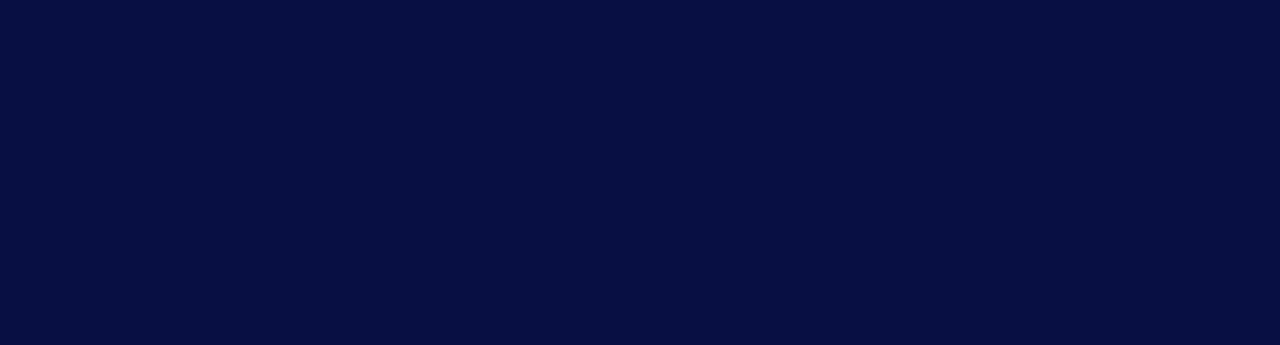
==== commit 95d99b72: "Update index.html" ====
--- a/index.html
+++ b/index.html
@@ -2659,7 +2659,7 @@
                                             </div>
                                             <div class="hero-button-wrap">
                                                 <div class="orbia-button" data-aos="fade-up" data-aos-duration="1800">
-                                                    <a href="https://bit.ly/aimuda3" target="_blank" rel="noopener noreferrer" class="theme-btn gradient-btn">Tonton Modul 3<i class="far fa-play"></i></a>
+                                                    <a href="https://www.youtube.com/live/9aFWzmrzfoo?si=W6MPYGkM1JXWME8V" target="_blank" rel="noopener noreferrer" class="theme-btn gradient-btn">Tonton Modul 3<i class="far fa-play"></i></a>
                                                 </div>
                                                 <div class="orbia-button" data-aos="fade-up" data-aos-duration="2000">
                                                     <a href="https://bit.ly/penyertaan-aimuda3" target="_blank" rel="noopener noreferrer" class="theme-btn style-two">Penyertaan &amp; Sijil<i class="far fa-arrow-right"></i></a>
@@ -2881,8 +2881,12 @@
                                         <h4>Detektif Ilmu AI</h4>
                                         <span class="mod-focus">Cari, Semak dan Ringkas</span>
                                         <p>Mencari, menyemak dan meringkaskan maklumat dengan bantuan AI.</p>
+                                        <a href="https://www.youtube.com/live/9aFWzmrzfoo?si=W6MPYGkM1JXWME8V" target="_blank" rel="noopener noreferrer" class="mod-video-preview">
+                                            <img src="https://i.ytimg.com/vi/9aFWzmrzfoo/hqdefault.jpg" alt="Pratonton video Modul 3: Detektif Ilmu AI" loading="lazy">
+                                            <span class="mod-video-play"><i class="fas fa-play"></i></span>
+                                        </a>
                                         <div class="mod-actions">
-                                            <a href="https://bit.ly/aimuda3" target="_blank" rel="noopener noreferrer" class="mod-btn"><i class="far fa-play"></i>Tonton Modul 3</a>
+                                            <a href="https://www.youtube.com/live/9aFWzmrzfoo?si=W6MPYGkM1JXWME8V" target="_blank" rel="noopener noreferrer" class="mod-btn"><i class="far fa-play"></i>Tonton Modul 3</a>
                                             <button type="button" class="mod-btn" data-bs-toggle="modal" data-bs-target="#modul3DetailsModal"><i class="far fa-bell"></i>Lihat Butiran</button>
                                         </div>
                                     </div>
@@ -2994,7 +2998,7 @@
                                                 <h4>Modul 3: Detektif Ilmu AI</h4>
                                                 <p>Cari, Semak dan Ringkas &mdash; mencari dan menyemak maklumat dengan AI.</p>
                                                 <div class="tl-card-actions">
-                                                    <a href="https://bit.ly/aimuda3" target="_blank" rel="noopener noreferrer" class="tl-poster-link"><i class="far fa-play"></i>Tonton Modul 3</a>
+                                                    <a href="https://www.youtube.com/live/9aFWzmrzfoo?si=W6MPYGkM1JXWME8V" target="_blank" rel="noopener noreferrer" class="tl-poster-link"><i class="far fa-play"></i>Tonton Modul 3</a>
                                                     <button type="button" class="tl-poster-link tl-details-btn" data-bs-toggle="modal" data-bs-target="#modul3DetailsModal"><i class="far fa-bell"></i>Lihat Butiran</button>
                                                 </div>
                                             </div>
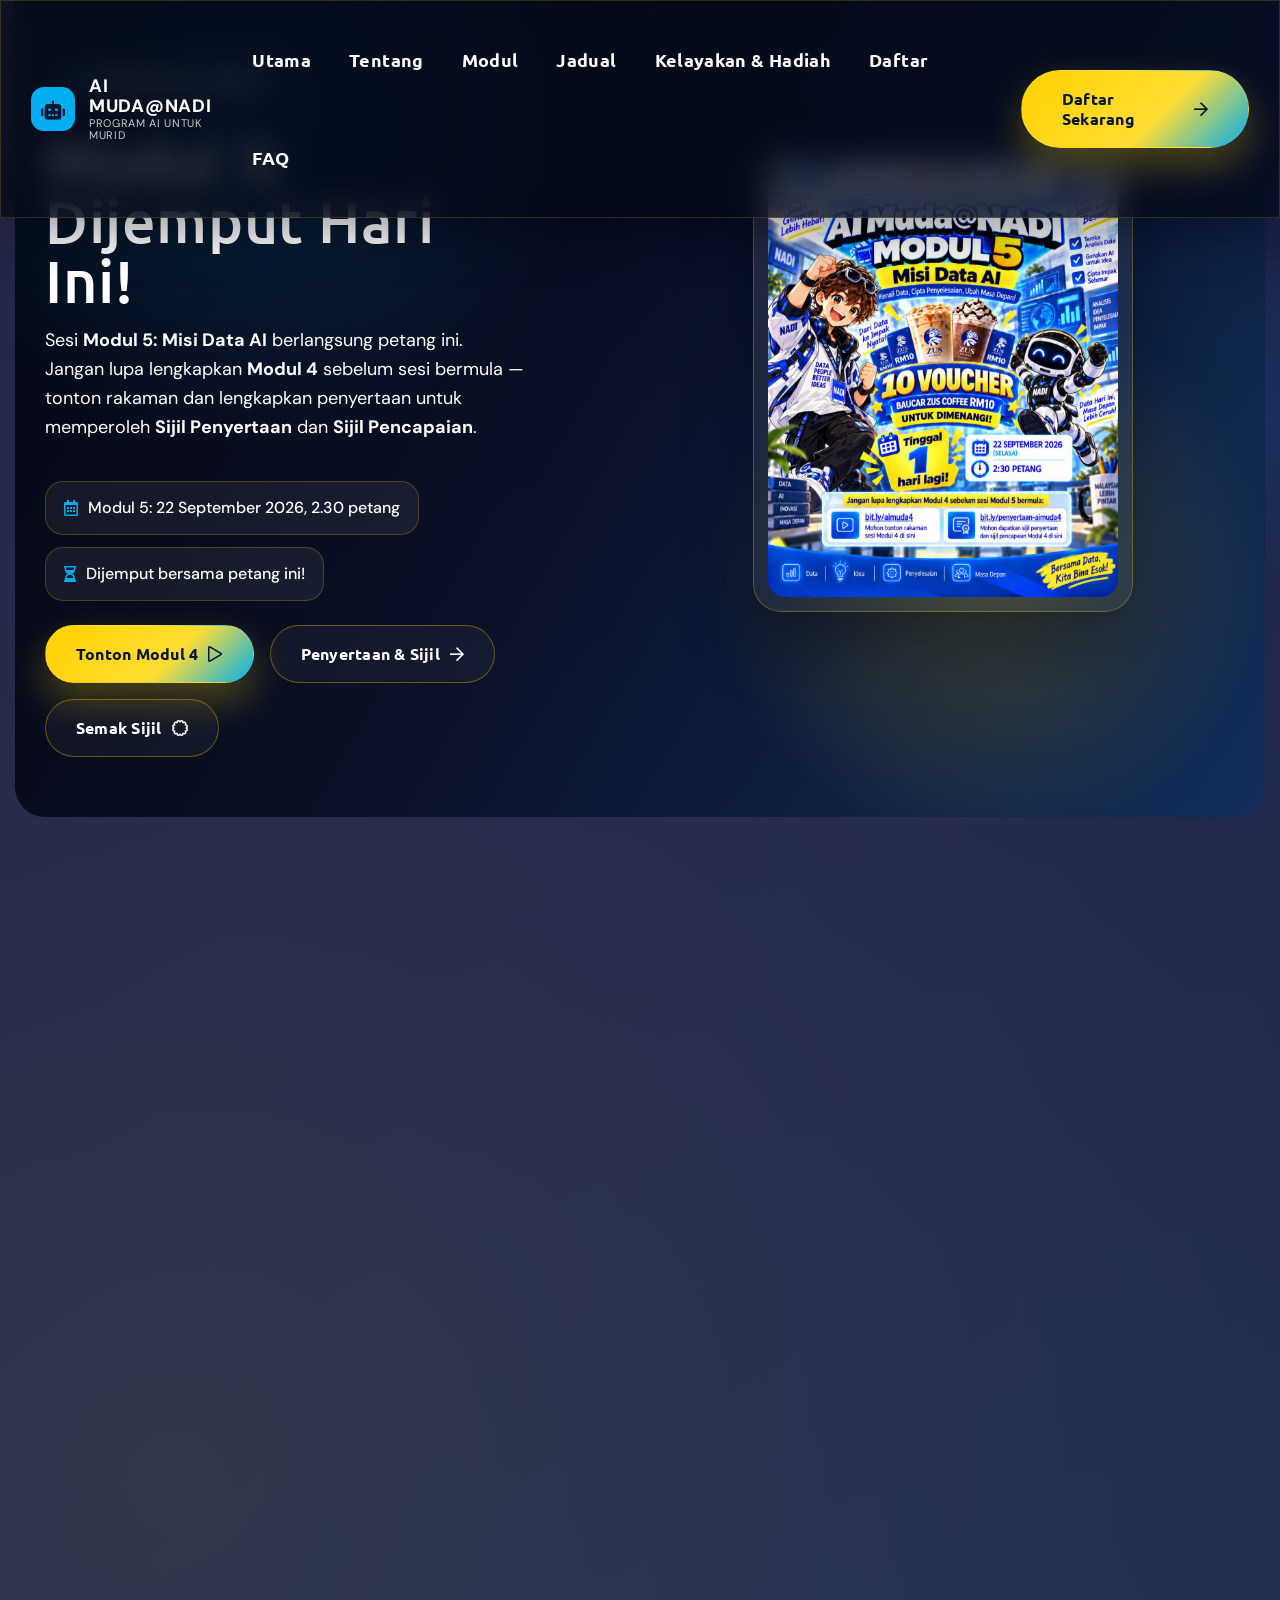
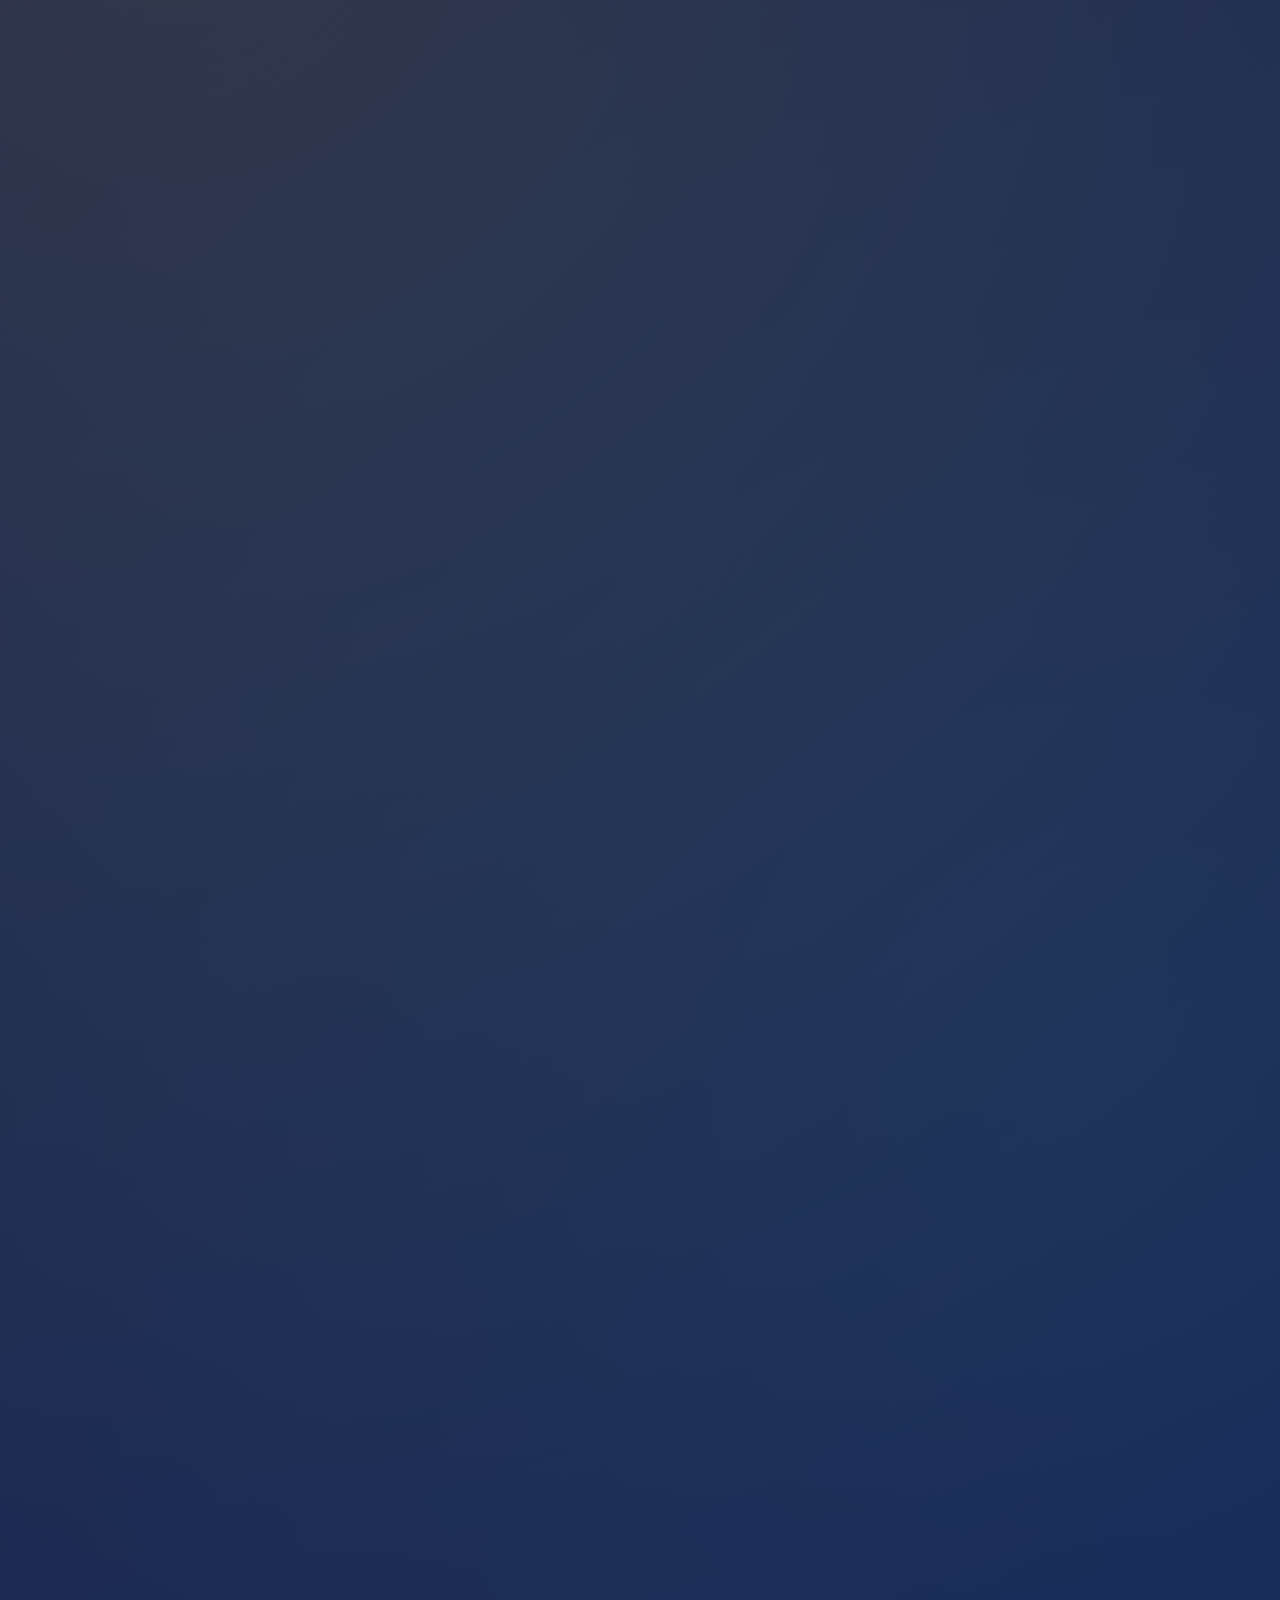
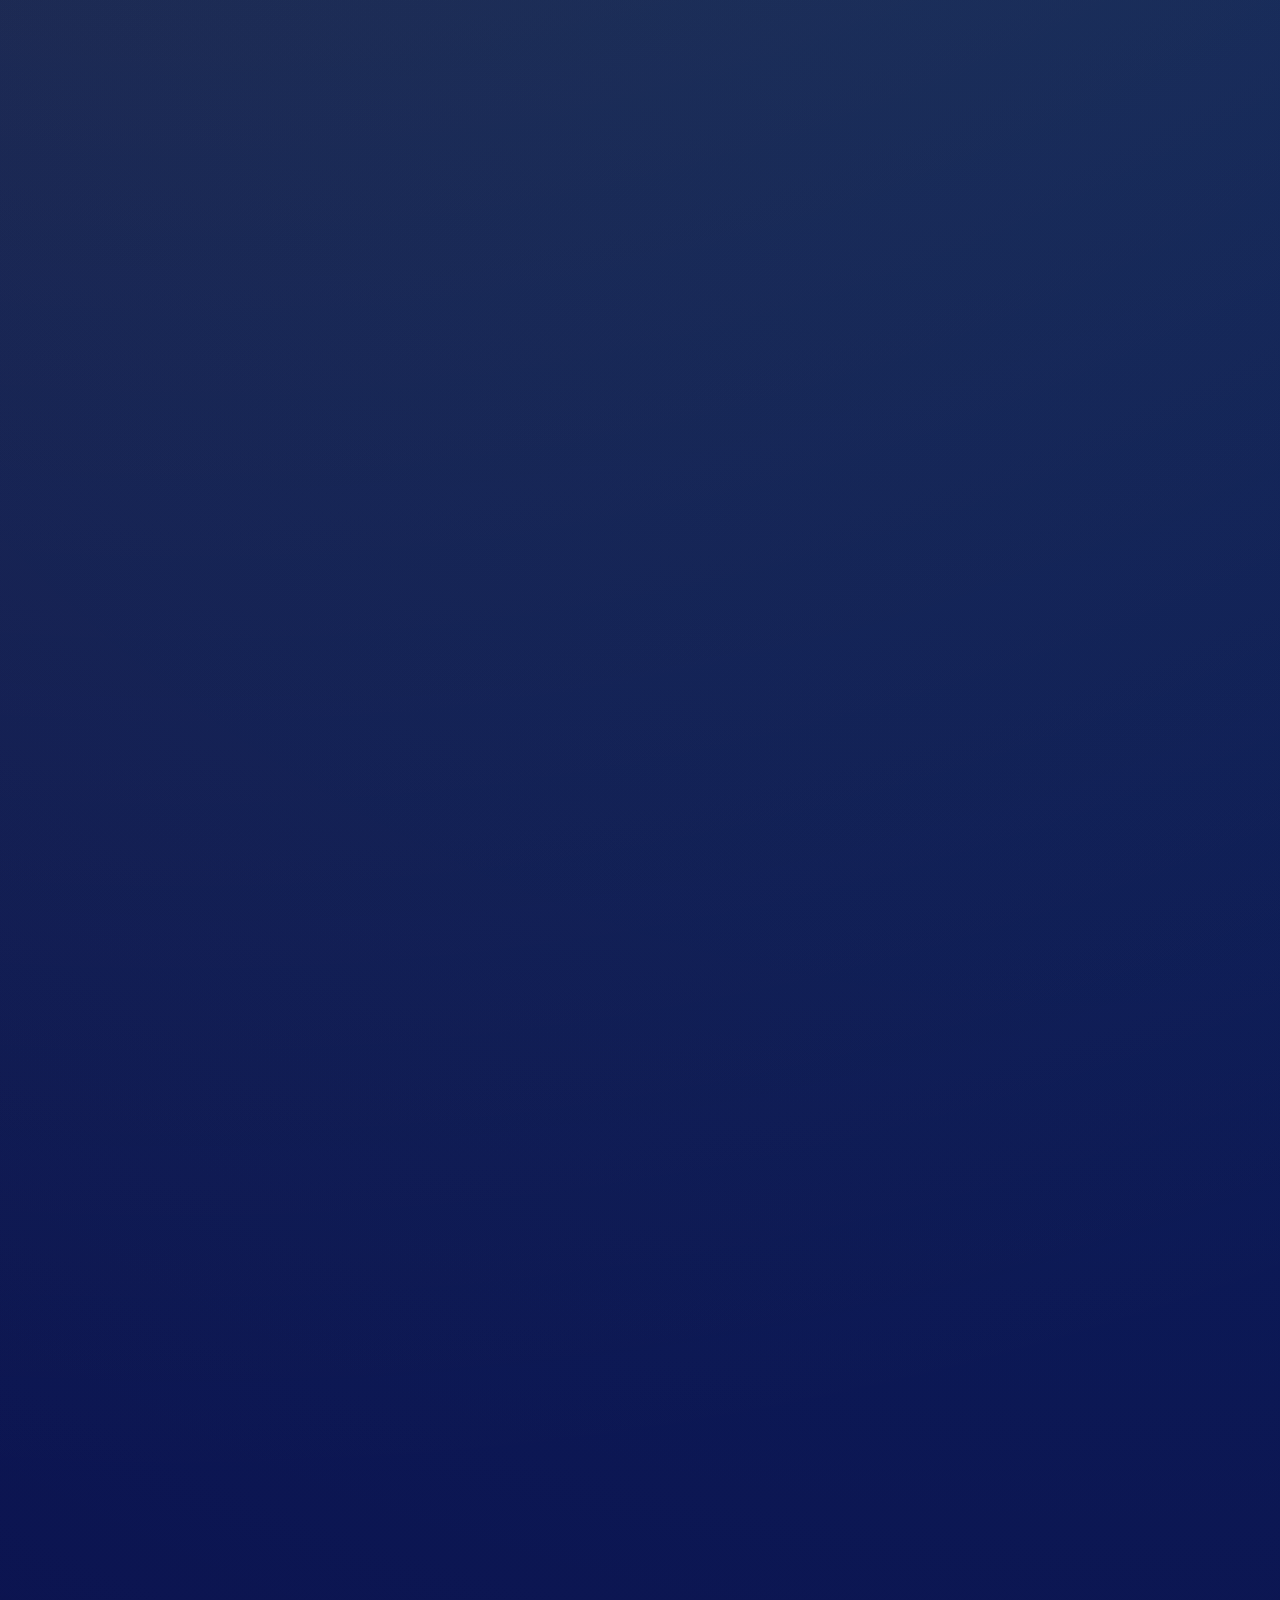
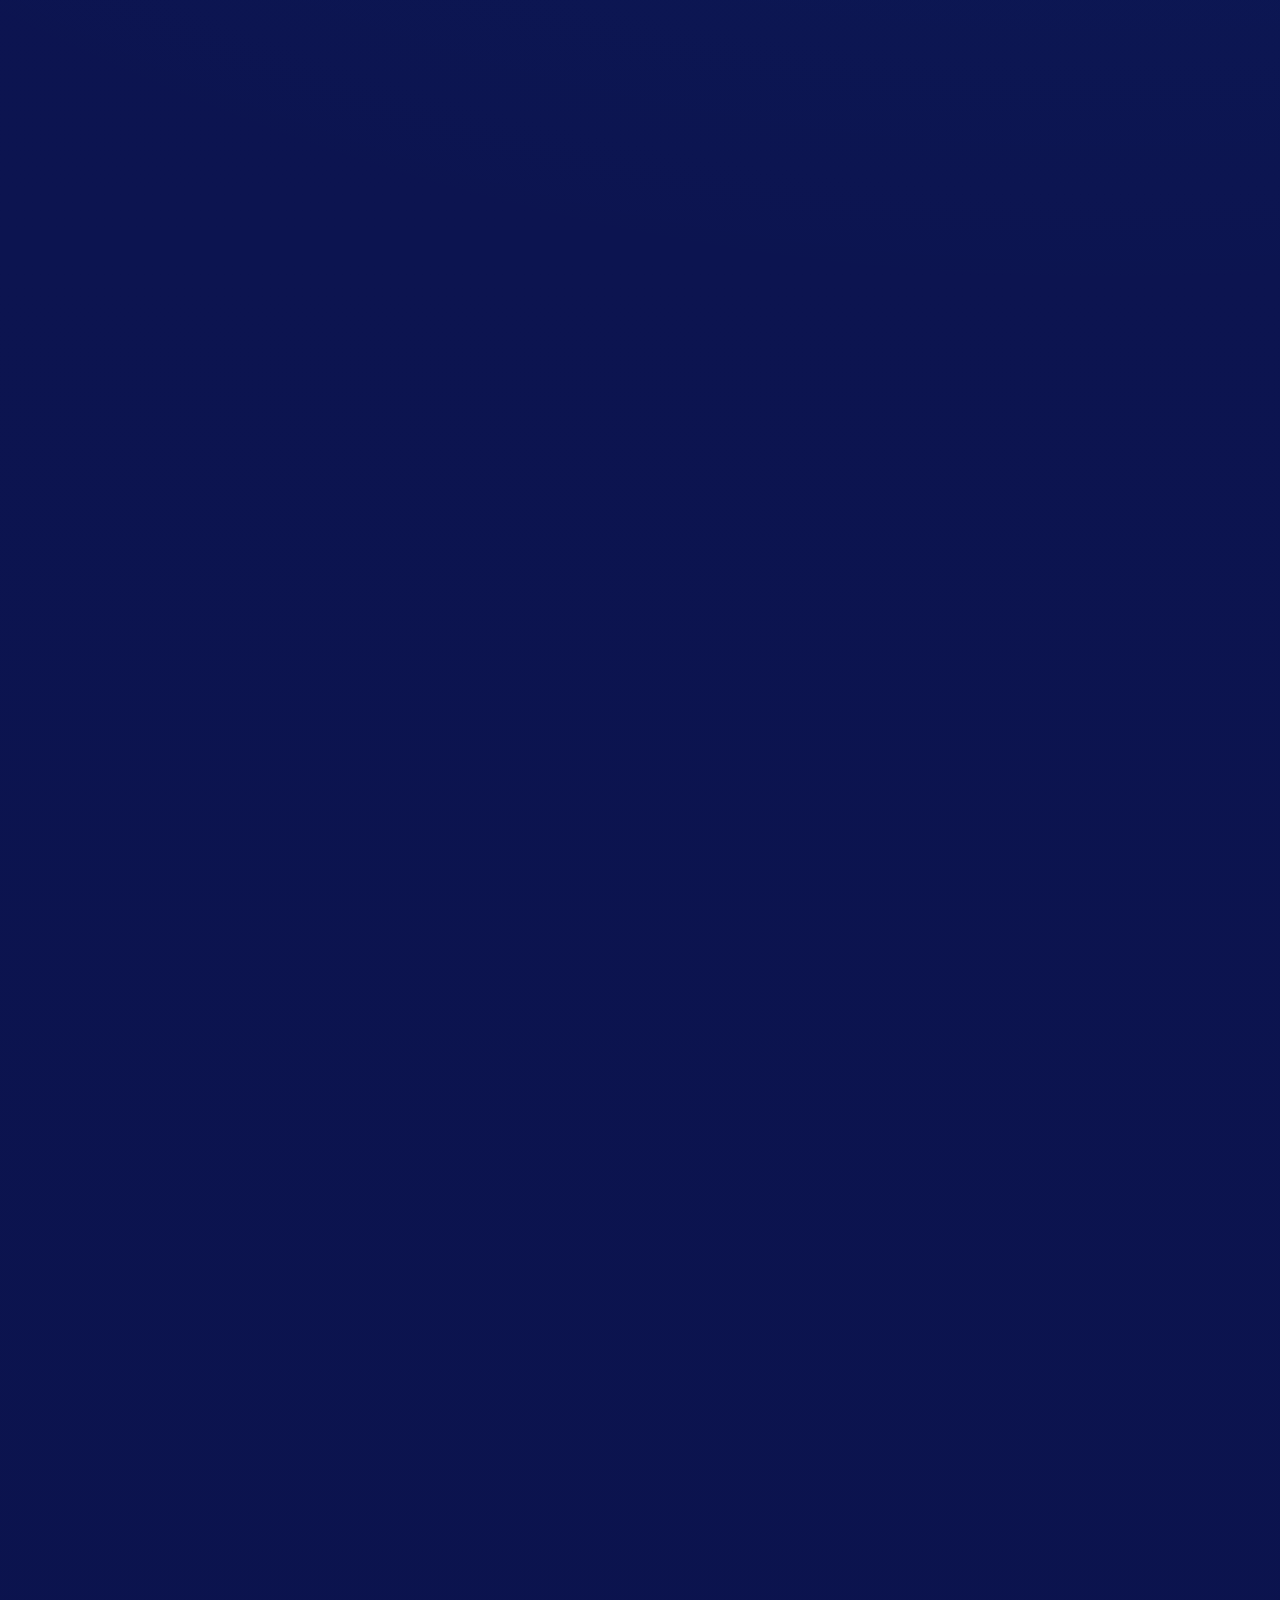
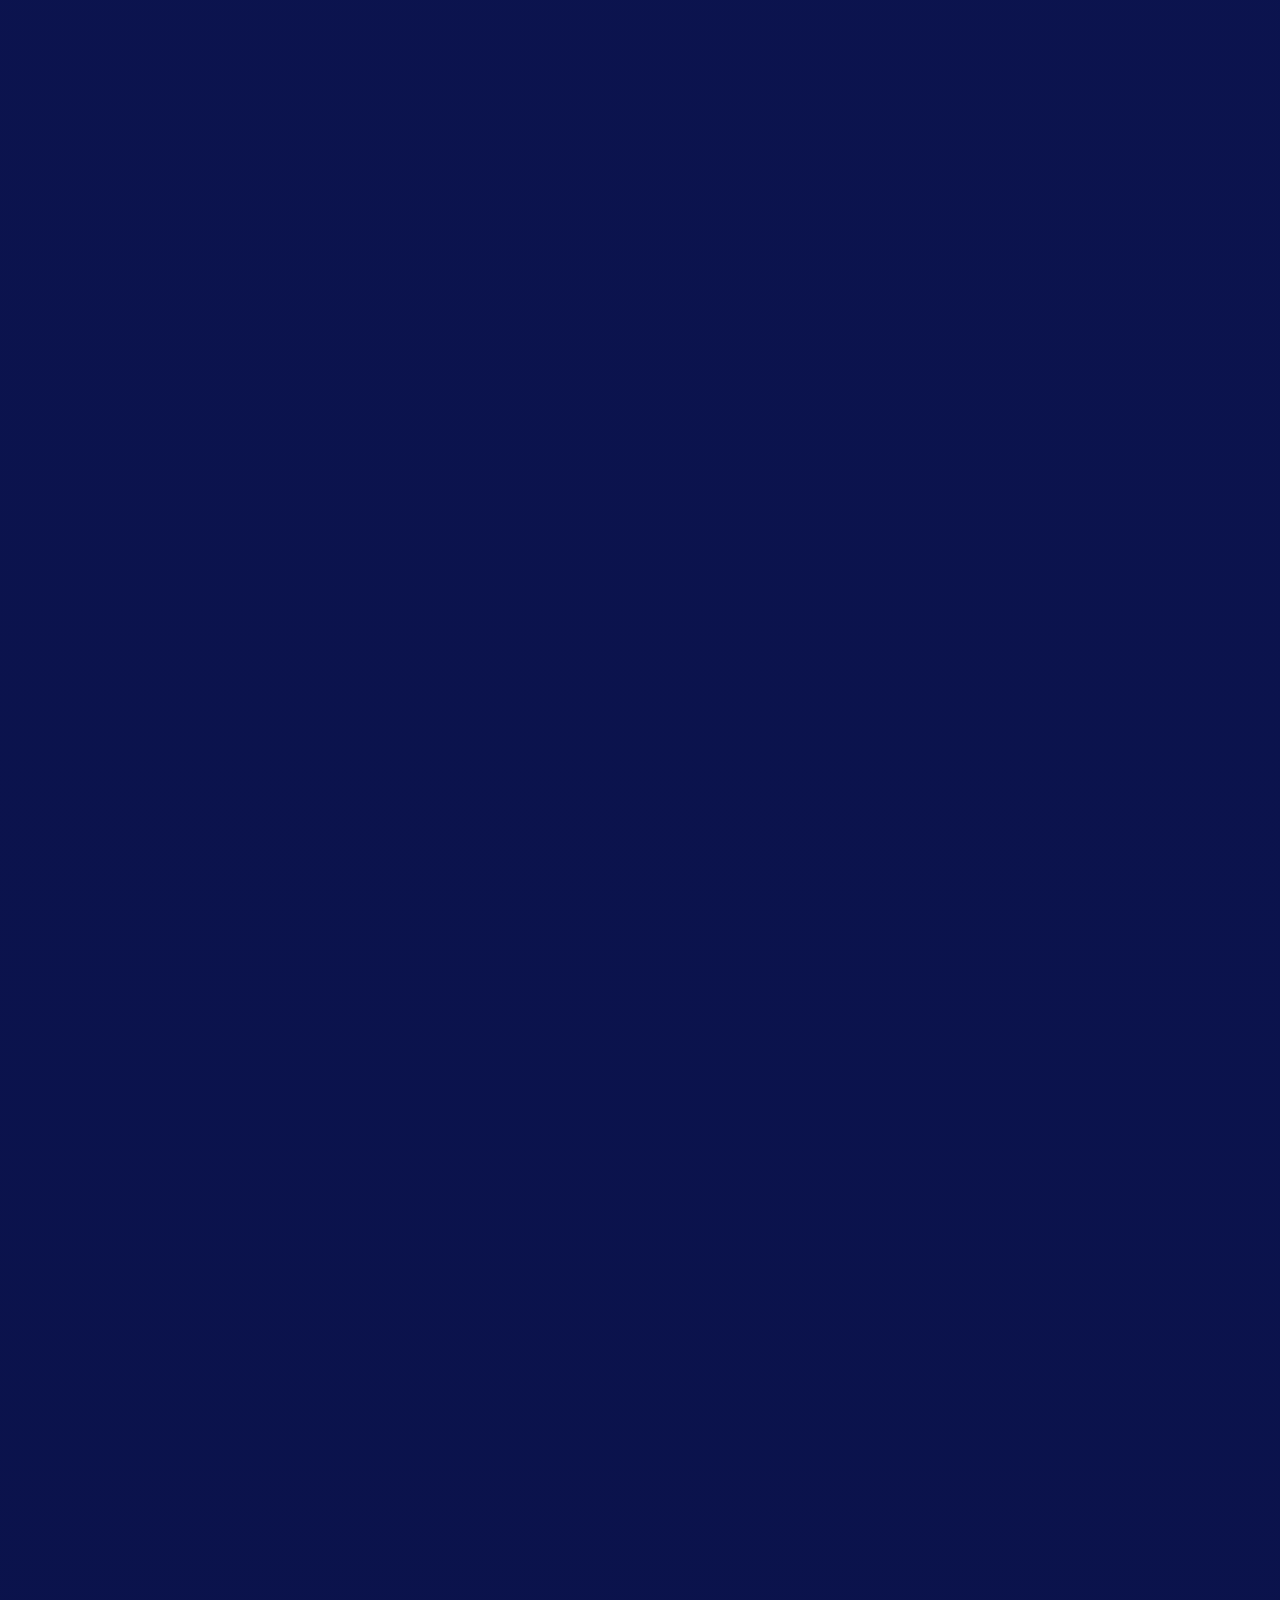
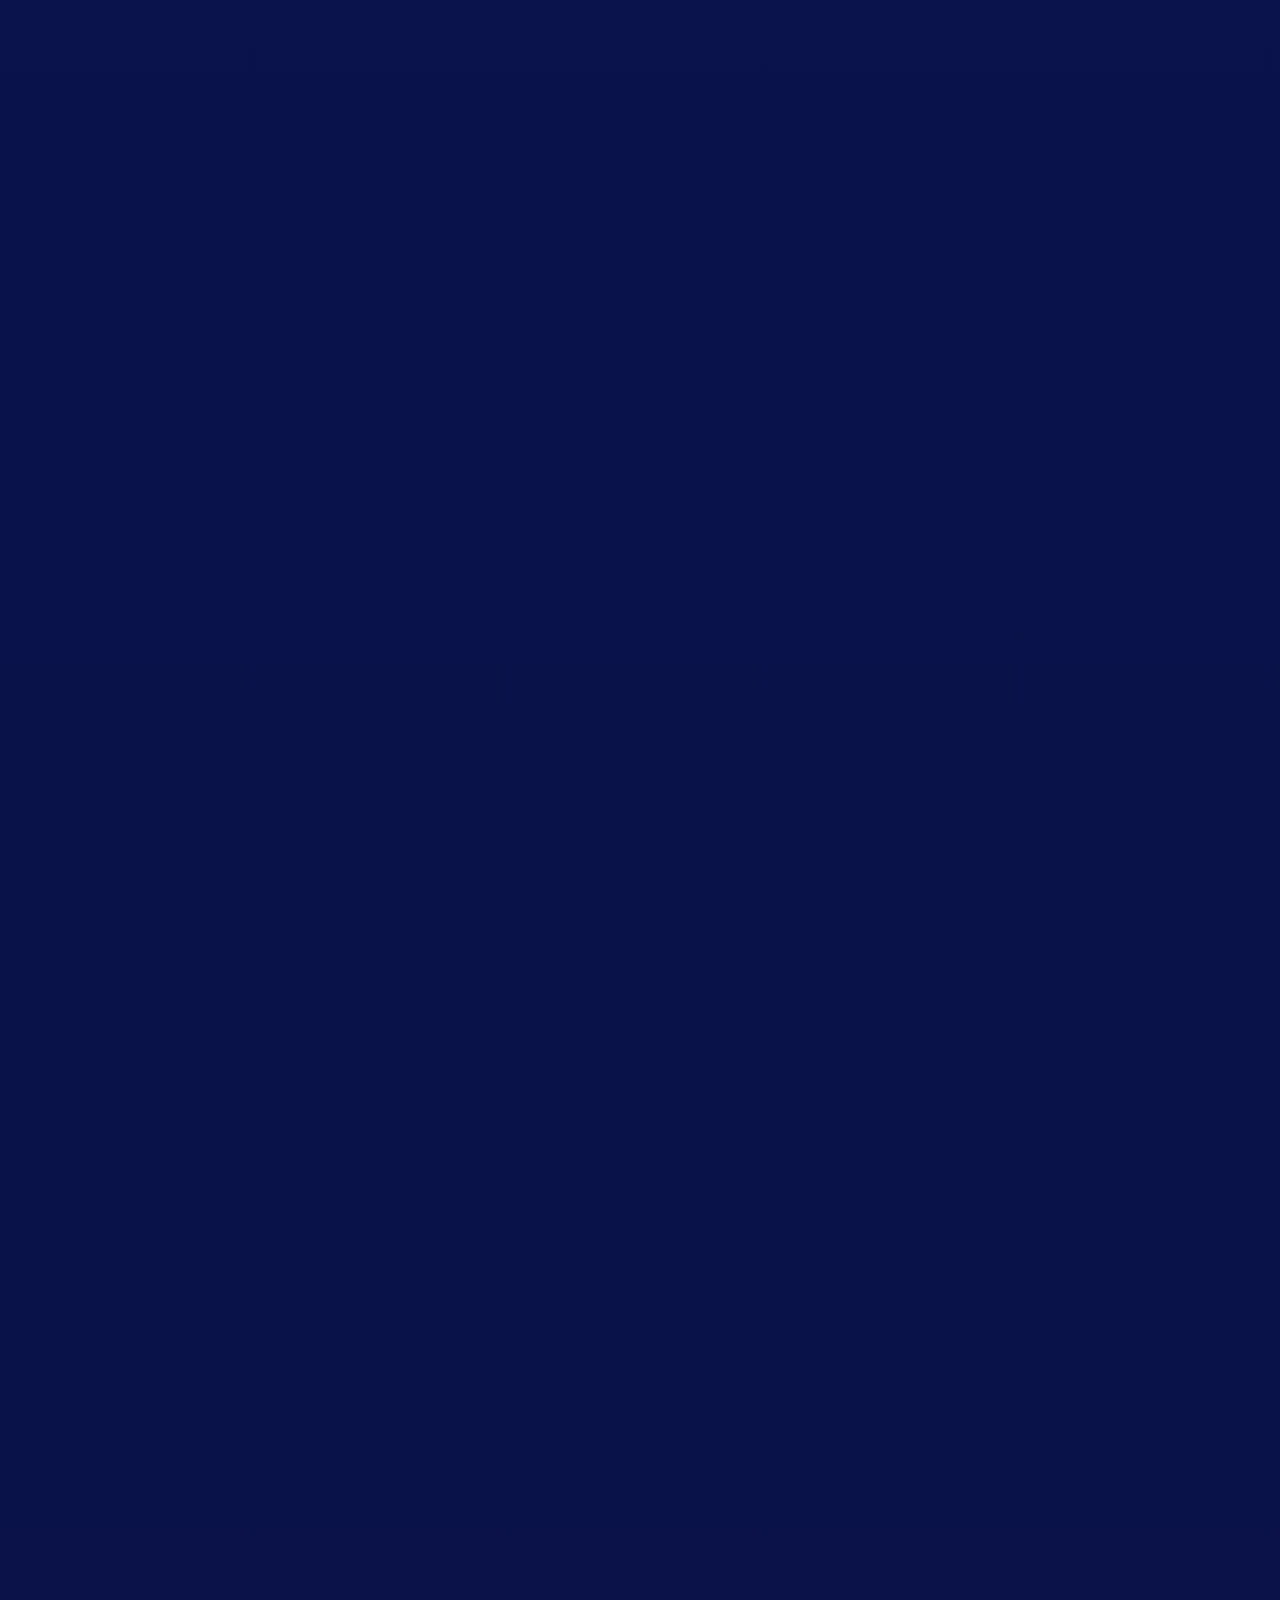
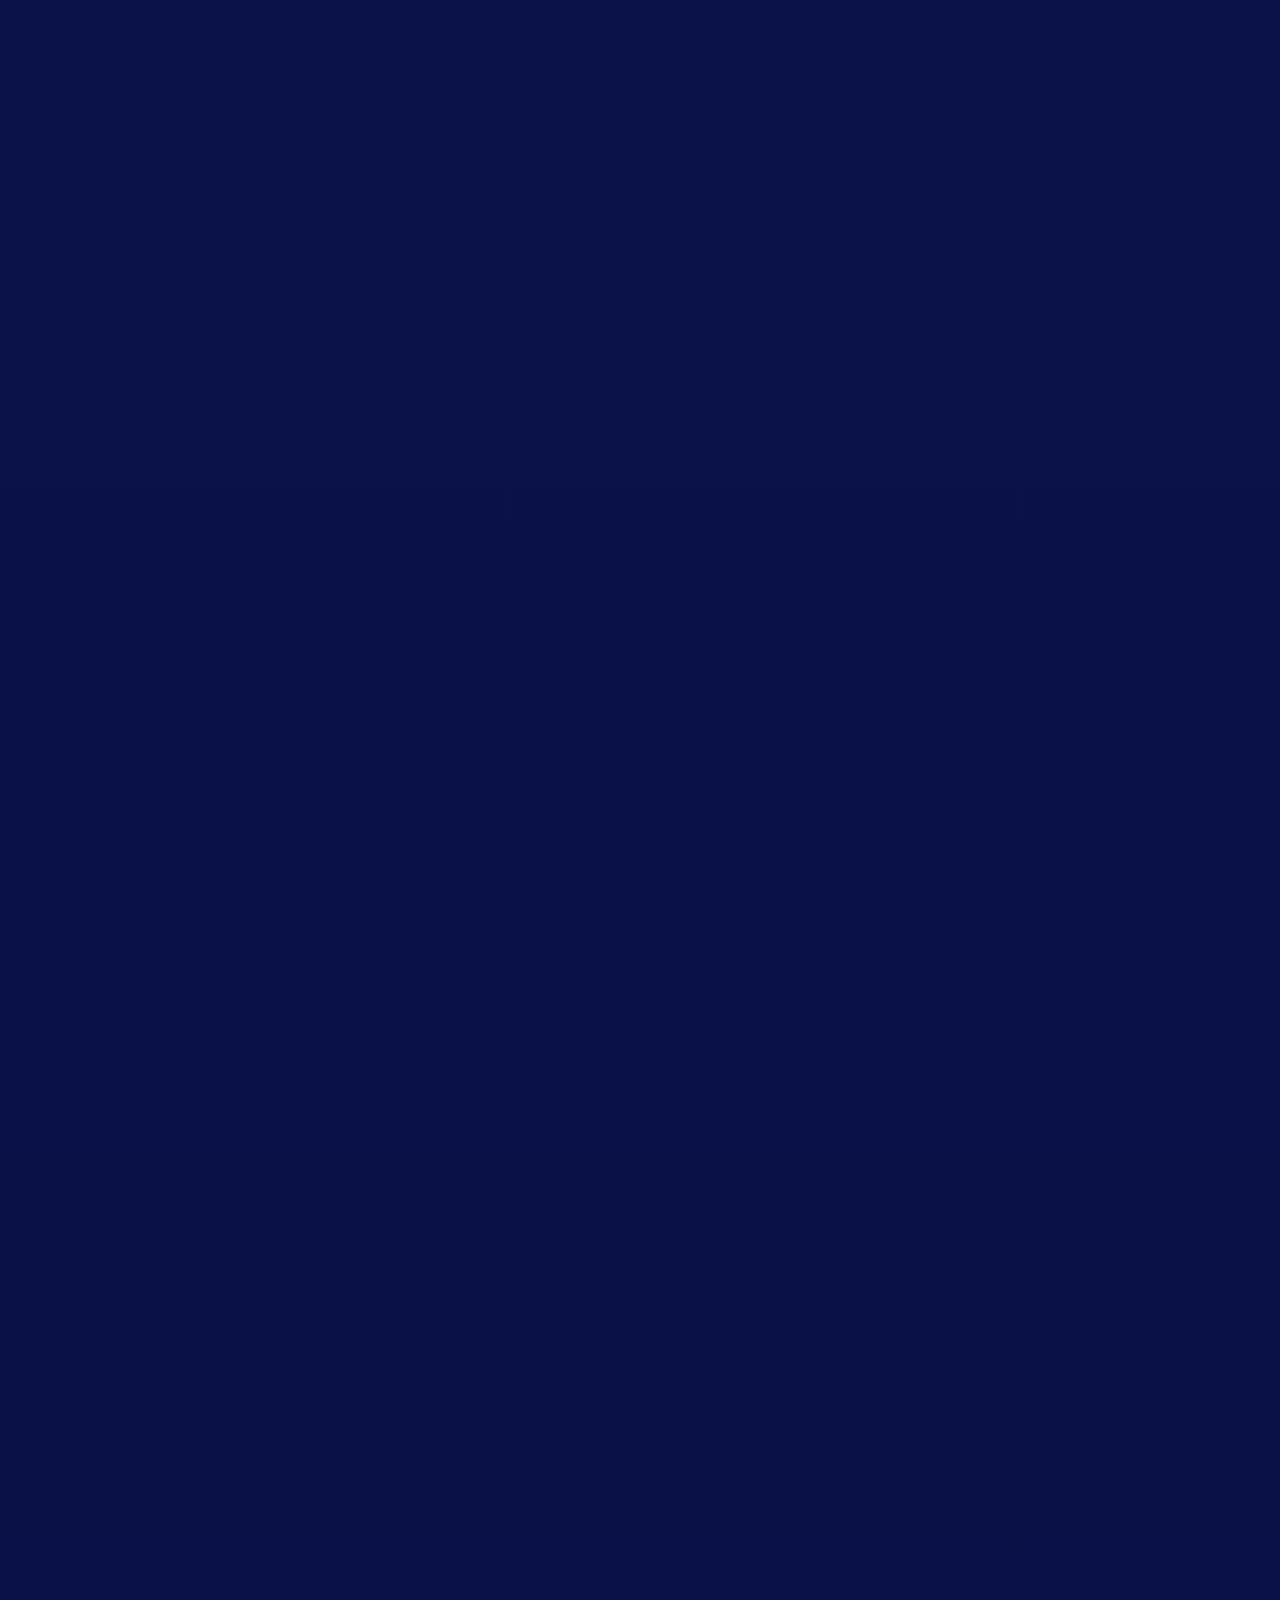
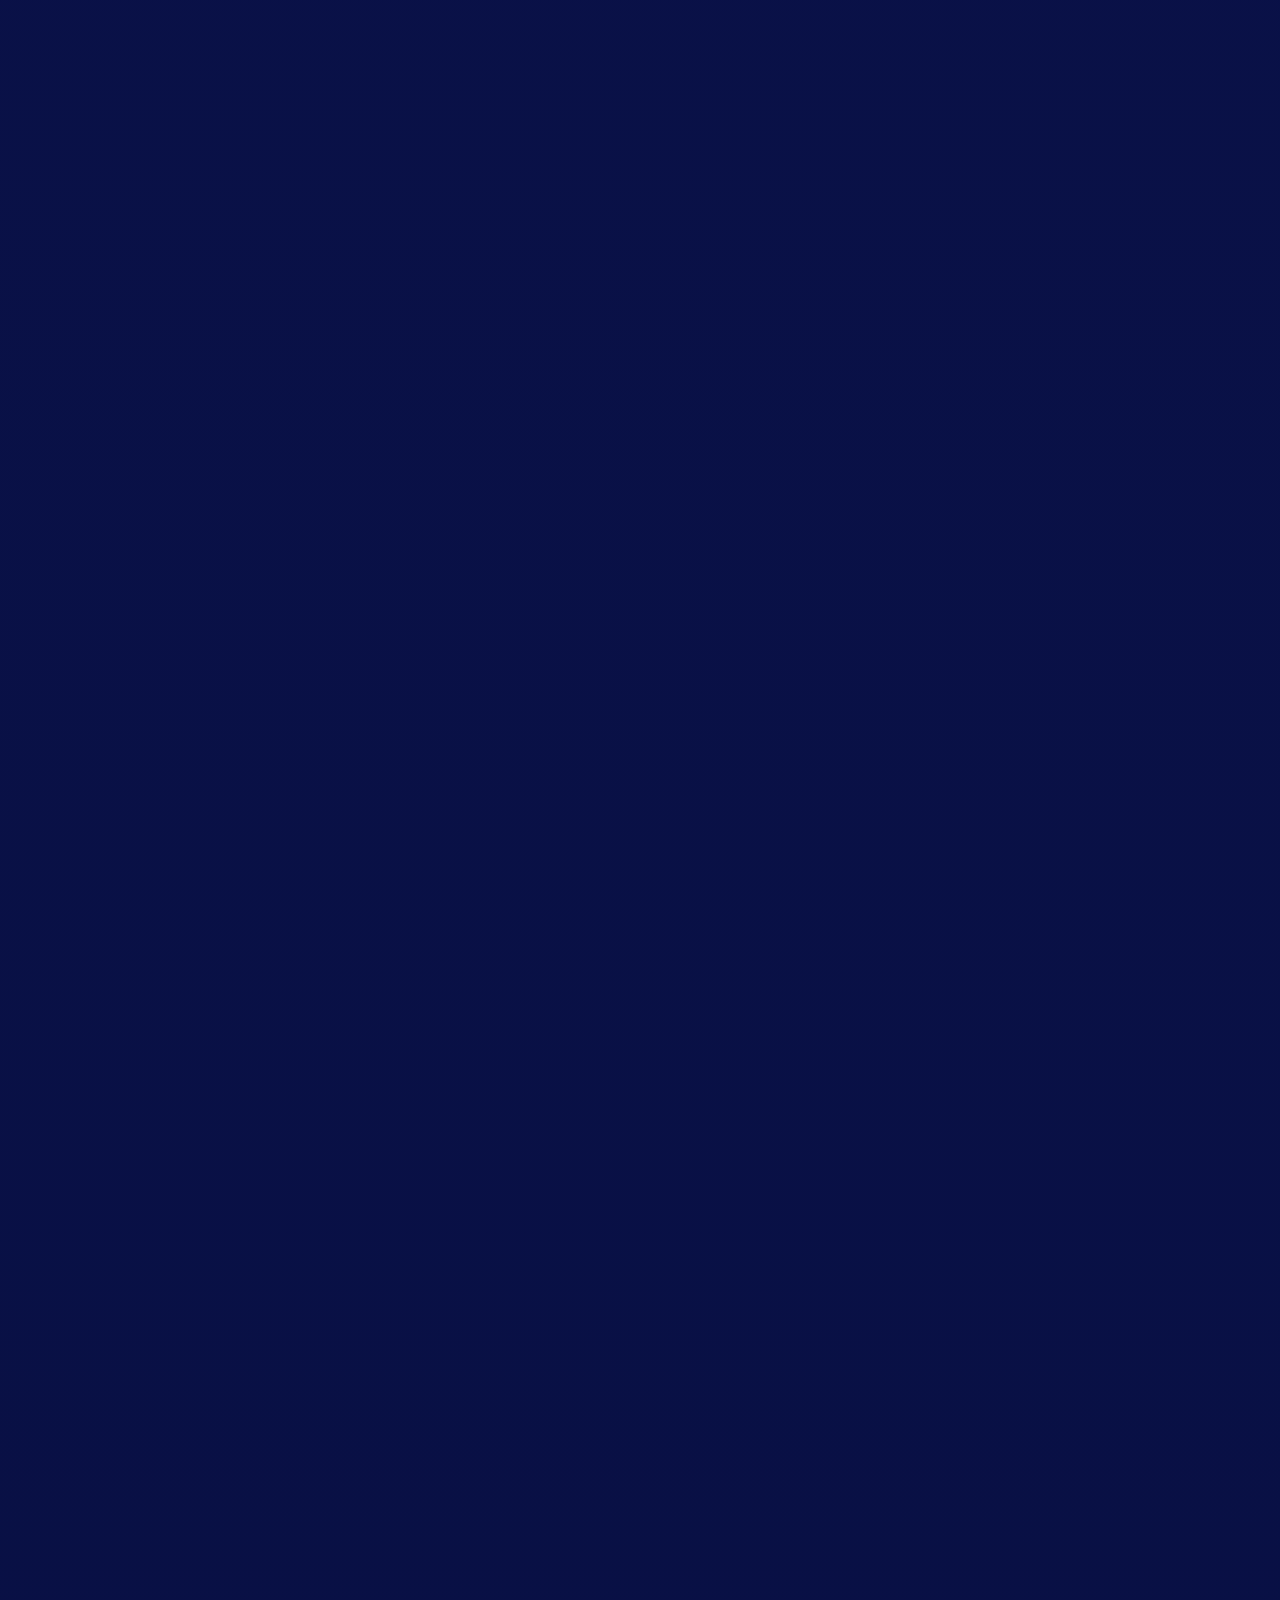
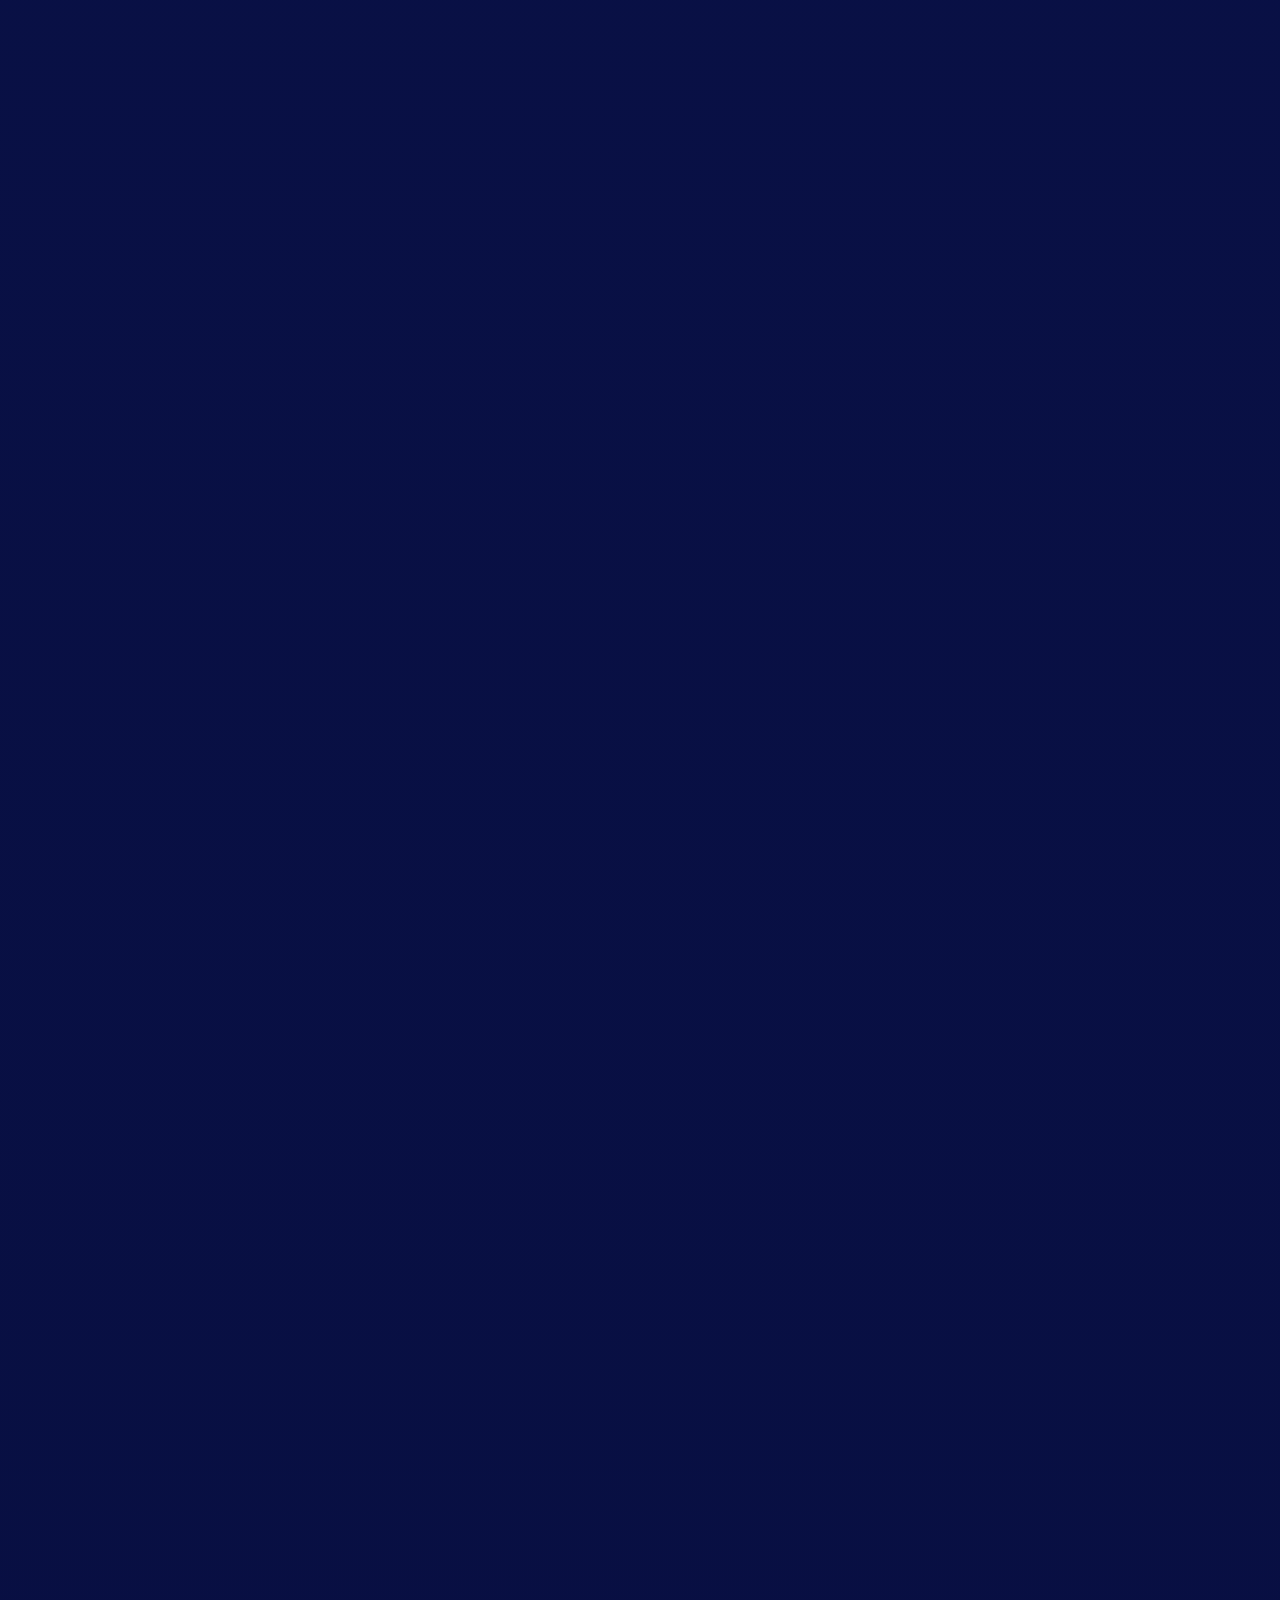
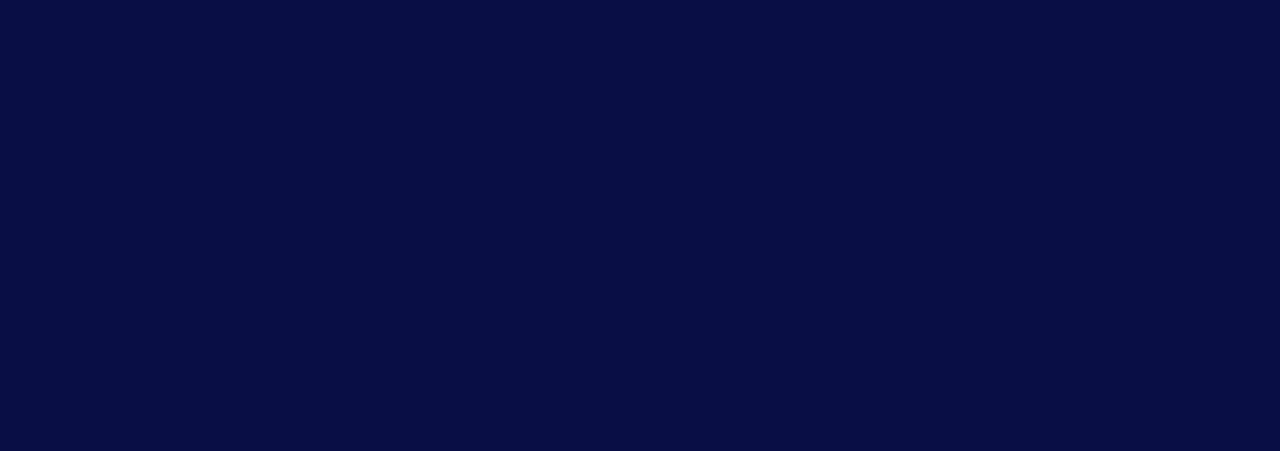
==== commit 7838001d: "update info modul 4 & 5" ====
--- a/index.html
+++ b/index.html
@@ -2651,18 +2651,18 @@
                                     <div class="col-xl-5 col-lg-10">
                                         <div class="hero-content text-center text-xl-start">
                                             <span class="ukm-hero-kicker" data-aos="fade-down" data-aos-duration="1000"><i class="far fa-bullhorn"></i>Pengumuman Terkini</span>
-                                            <h1 class="text-anm">Modul 3:<br>Lengkapkan Segera!</h1>
-                                            <p class="ukm-hero-copy" data-aos="fade-up" data-aos-duration="1400">Jangan lupa lengkapkan <strong>Modul 3</strong> sebelum sesi Modul 4: Studio Kreatif AI bermula. Tonton rakaman dan lengkapkan penyertaan untuk memperoleh <strong>Sijil Penyertaan</strong> dan <strong>Sijil Pencapaian</strong>.</p>
+                                            <h1 class="text-anm">Modul 5:<br>Dijemput Hari Ini!</h1>
+                                            <p class="ukm-hero-copy" data-aos="fade-up" data-aos-duration="1400">Sesi <strong>Modul 5: Misi Data AI</strong> berlangsung petang ini. Jangan lupa lengkapkan <strong>Modul 4</strong> sebelum sesi bermula &mdash; tonton rakaman dan lengkapkan penyertaan untuk memperoleh <strong>Sijil Penyertaan</strong> dan <strong>Sijil Pencapaian</strong>.</p>
                                             <div class="ukm-hero-meta" data-aos="fade-up" data-aos-duration="1600">
-                                                <span class="ukm-meta-pill"><i class="far fa-calendar-alt"></i>Modul 4 bermula: 17 September 2026</span>
-                                                <span class="ukm-meta-pill"><i class="far fa-hourglass-half"></i>Tinggal 6 hari lagi</span>
+                                                <span class="ukm-meta-pill"><i class="far fa-calendar-alt"></i>Modul 5: 22 September 2026, 2.30 petang</span>
+                                                <span class="ukm-meta-pill"><i class="far fa-hourglass-half"></i>Dijemput bersama petang ini!</span>
                                             </div>
                                             <div class="hero-button-wrap">
                                                 <div class="orbia-button" data-aos="fade-up" data-aos-duration="1800">
-                                                    <a href="https://www.youtube.com/live/9aFWzmrzfoo?si=W6MPYGkM1JXWME8V" target="_blank" rel="noopener noreferrer" class="theme-btn gradient-btn">Tonton Modul 3<i class="far fa-play"></i></a>
+                                                    <a href="https://bit.ly/aimuda4" target="_blank" rel="noopener noreferrer" class="theme-btn gradient-btn">Tonton Modul 4<i class="far fa-play"></i></a>
                                                 </div>
                                                 <div class="orbia-button" data-aos="fade-up" data-aos-duration="2000">
-                                                    <a href="https://bit.ly/penyertaan-aimuda3" target="_blank" rel="noopener noreferrer" class="theme-btn style-two">Penyertaan &amp; Sijil<i class="far fa-arrow-right"></i></a>
+                                                    <a href="https://bit.ly/penyertaan-aimuda4" target="_blank" rel="noopener noreferrer" class="theme-btn style-two">Penyertaan &amp; Sijil<i class="far fa-arrow-right"></i></a>
                                                 </div>
                                                 <div class="orbia-button" data-aos="fade-up" data-aos-duration="2200">
                                                     <a href="https://semaksijil-aimuda.vercel.app/" target="_blank" rel="noopener noreferrer" class="theme-btn style-two">Semak Sijil<i class="far fa-certificate"></i></a>
@@ -2672,7 +2672,7 @@
                                     </div>
                                     <div class="col-xl-5 col-lg-8 col-md-9">
                                         <div class="ukm-hero-poster-frame" data-aos="fade-left" data-aos-duration="1400">
-                                            <img src="assets/images/poster/poster-taklimat-modul3-reminder.jpg" alt="Poster AI Muda@NADI Modul 4: Studio Kreatif AI &mdash; lengkapkan Modul 3 sebelum 17 September 2026" class="ukm-hero-poster-img">
+                                            <img src="assets/images/poster/poster-taklimat-modul5-reminder.jpg" alt="Poster AI Muda@NADI Modul 5: Misi Data AI &mdash; 22 September 2026, 2.30 petang" class="ukm-hero-poster-img">
                                         </div>
                                     </div>
                                 </div>
@@ -2900,10 +2900,13 @@
                                         <h4>Studio Kreatif AI</h4>
                                         <span class="mod-focus">Cipta Imej dan Slaid</span>
                                         <p>Menghasilkan imej, idea visual dan slaid pembentangan menggunakan AI.</p>
-                                        <div class="mod-video-pending">
-                                            <i class="far fa-broadcast-tower"></i>
-                                            <p class="mod-pending-label">Akan disiarkan secara langsung</p>
-                                            <p class="mod-pending-date">17 September 2026 &middot; 2.30 petang</p>
+                                        <a href="https://bit.ly/aimuda4" target="_blank" rel="noopener noreferrer" class="mod-video-preview">
+                                            <img src="assets/images/poster/poster-taklimat-modul4-reminder.jpg" alt="Pratonton video Modul 4: Studio Kreatif AI" loading="lazy">
+                                            <span class="mod-video-play"><i class="fas fa-play"></i></span>
+                                        </a>
+                                        <div class="mod-actions">
+                                            <a href="https://bit.ly/aimuda4" target="_blank" rel="noopener noreferrer" class="mod-btn"><i class="far fa-play"></i>Tonton Modul 4</a>
+                                            <button type="button" class="mod-btn" data-bs-toggle="modal" data-bs-target="#modul4DetailsModal"><i class="far fa-bell"></i>Lihat Butiran</button>
                                         </div>
                                     </div>
                                 </div>
@@ -3009,6 +3012,10 @@
                                                 <span class="tl-date" style="--tl-color:#A64DFF;">17 September 2026 (Khamis) &middot; 2.30 petang</span>
                                                 <h4>Modul 4: Studio Kreatif AI</h4>
                                                 <p>Cipta Imej dan Slaid &mdash; menghasilkan kandungan visual dengan AI.</p>
+                                                <div class="tl-card-actions">
+                                                    <a href="https://bit.ly/aimuda4" target="_blank" rel="noopener noreferrer" class="tl-poster-link"><i class="far fa-play"></i>Tonton Modul 4</a>
+                                                    <button type="button" class="tl-poster-link tl-details-btn" data-bs-toggle="modal" data-bs-target="#modul4DetailsModal"><i class="far fa-bell"></i>Lihat Butiran</button>
+                                                </div>
                                             </div>
                                         </div>
                                         <div class="ukm-vtimeline-item">
@@ -3609,6 +3616,29 @@
             </div>
         </div>
 
+        <div class="modal fade ukm-modul-modal" id="modul4DetailsModal" tabindex="-1" aria-labelledby="modul4DetailsModalLabel" aria-hidden="true">
+            <div class="modal-dialog modal-dialog-centered">
+                <div class="modal-content">
+                    <button type="button" class="btn-close" data-bs-dismiss="modal" aria-label="Tutup"></button>
+                    <div class="modal-body">
+                        <img class="ukm-modul-modal-poster" src="assets/images/poster/poster-taklimat-modul5-reminder.jpg" alt="Poster AI Muda@NADI Modul 5: Misi Data AI &mdash; lengkapkan Modul 4 sebelum 22 September 2026">
+                        <span class="ukm-modul-modal-scroll-hint"><span><i class="far fa-chevron-down"></i>Skrol untuk butiran</span></span>
+                        <div class="ukm-modul-modal-text">
+                            <p><strong>📢 Modul 5 AI Muda@NADI 2026: Misi Data AI</strong></p>
+                            <p>Pada 22 September 2026 (Selasa), 2:30 petang. Dijemput bersama petang ini!</p>
+                            <p>💕 10 baucar digital Zus Coffee untuk dimenangi semasa sesi Youtube Live Modul 5.</p>
+                            <p>Jangan lupa lengkapkan Modul 4 sebelum sesi Modul 5 bermula:</p>
+                            <p>🎥 <a href="https://bit.ly/aimuda4" target="_blank" rel="noopener noreferrer">bit.ly/aimuda4</a> ~ Mohon tonton rakaman sesi Modul 4 di sini</p>
+                            <p>🏅 <a href="https://bit.ly/penyertaan-aimuda4" target="_blank" rel="noopener noreferrer">bit.ly/penyertaan-aimuda4</a> ~ Mohon dapatkan sijil penyertaan dan sijil pencapaian Modul 4 di sini</p>
+                            <p>Layari laman web program di: <a href="https://www.ukm.my/aiprogram" target="_blank" rel="noopener noreferrer">www.ukm.my/aiprogram</a></p>
+                            <p>Dan bersama mendapatkan info terkini di Telegram Group: <a href="https://bit.ly/aimuda-telegram" target="_blank" rel="noopener noreferrer">bit.ly/aimuda-telegram</a></p>
+                            <p class="ukm-modul-modal-tags">#AIMudaNADI #AIMuda</p>
+                        </div>
+                    </div>
+                </div>
+            </div>
+        </div>
+
         <script src="assets/js/plugins/jquery-3.7.1.min.js"></script>
         <script src="assets/js/plugins/bootstrap.min.js"></script>
         <script src="assets/js/plugins/gsap/gsap.min.js"></script>
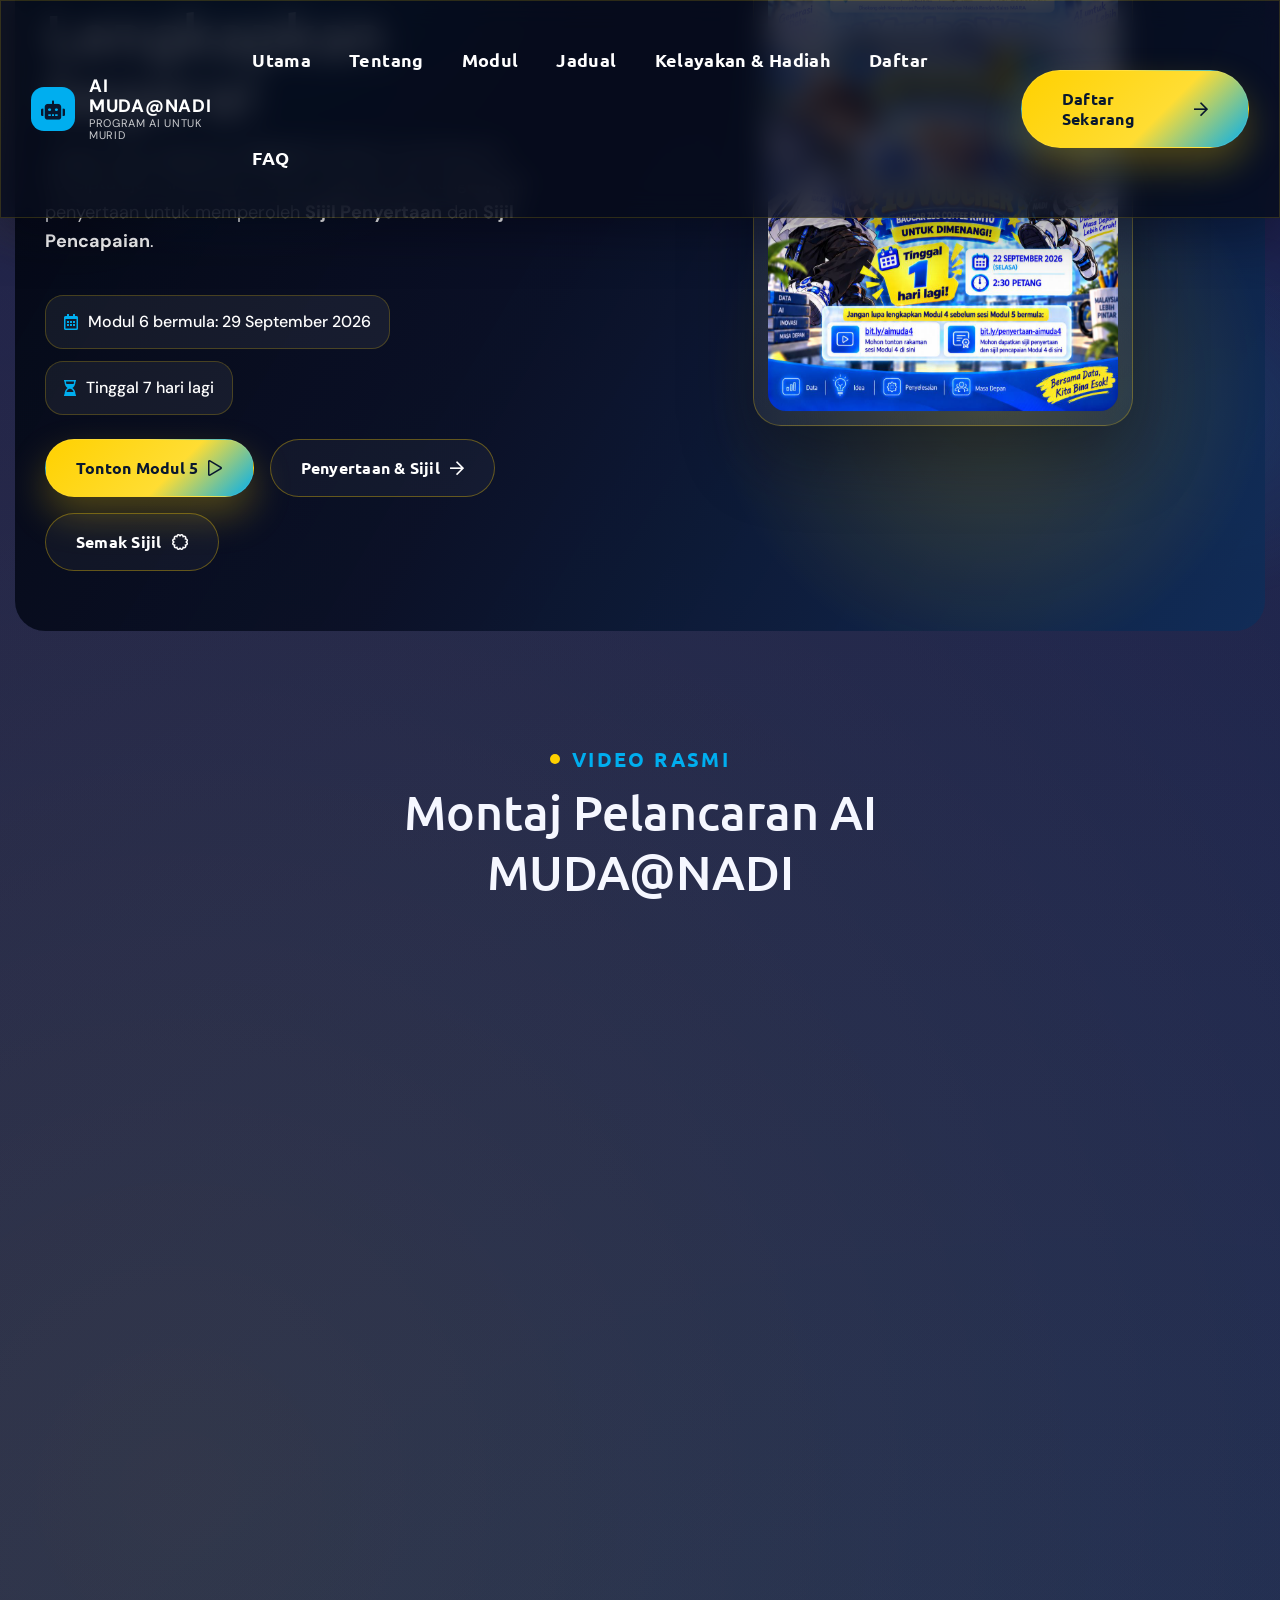
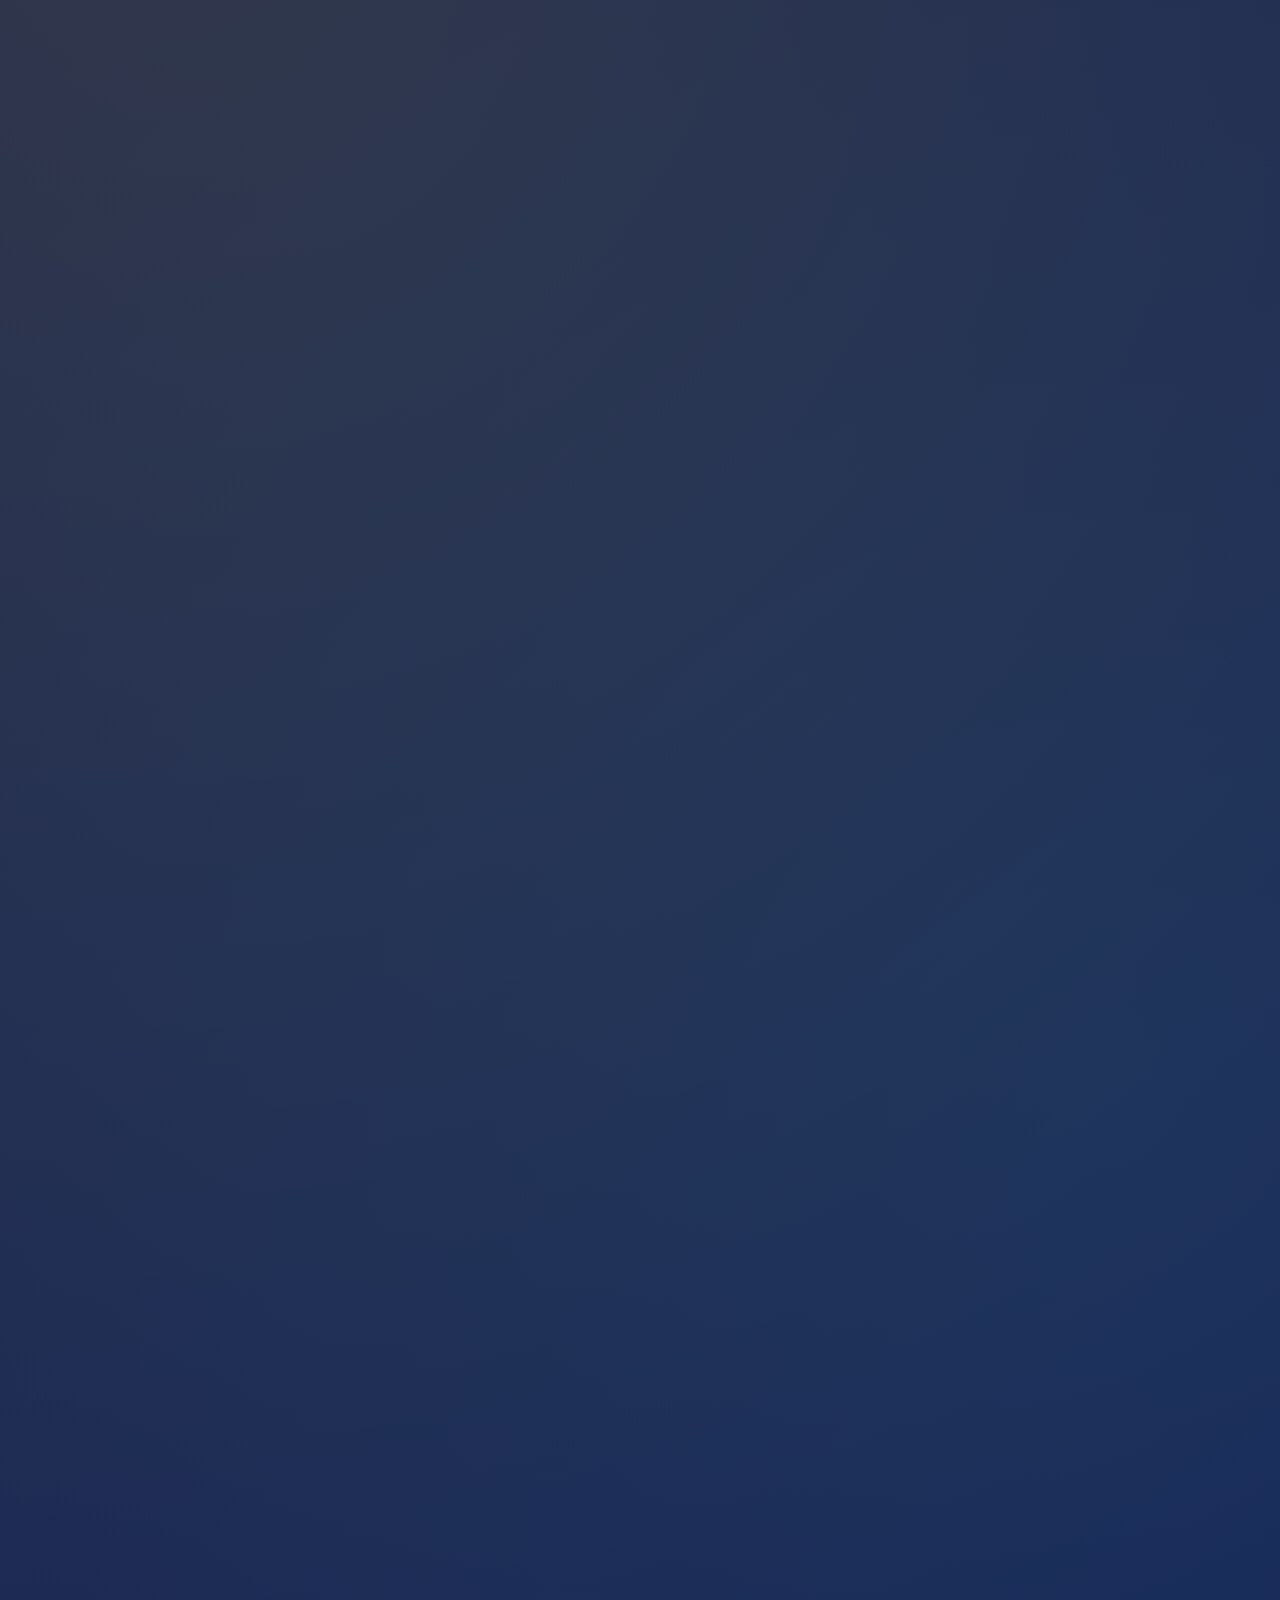
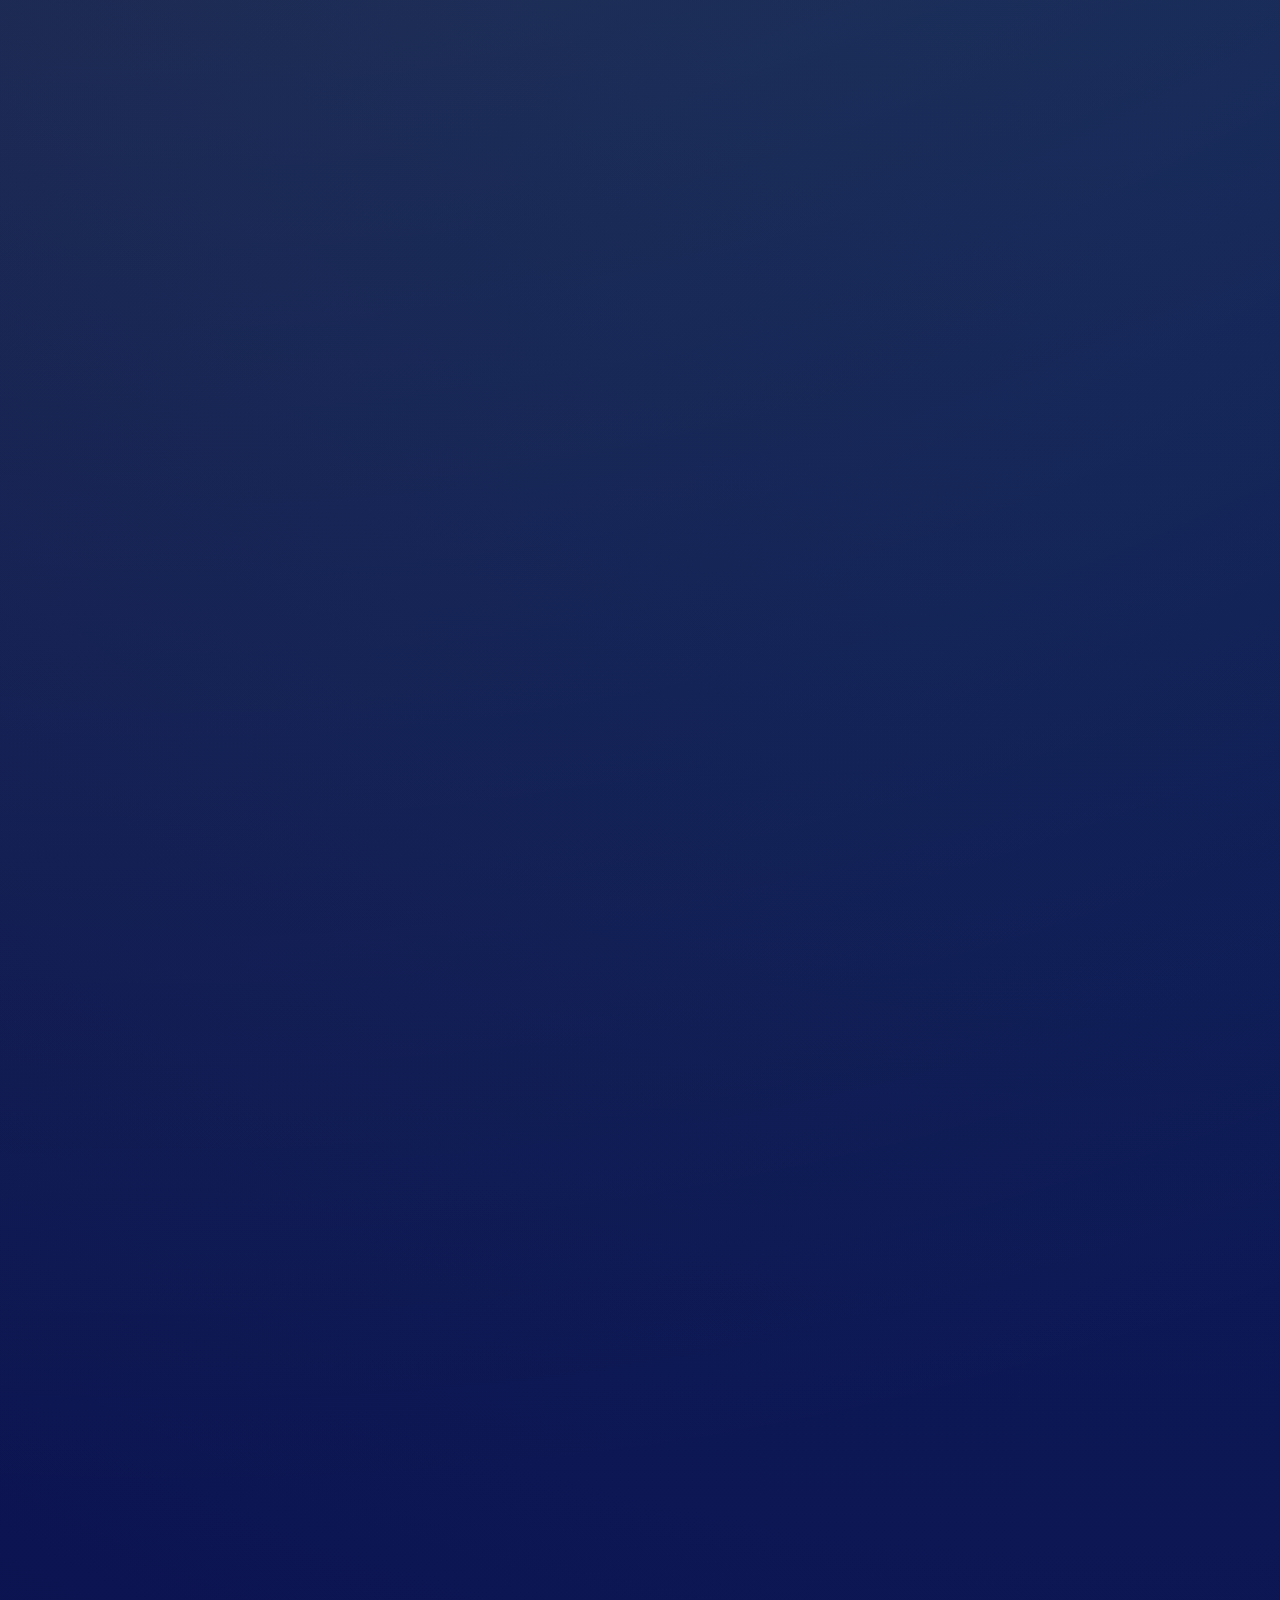
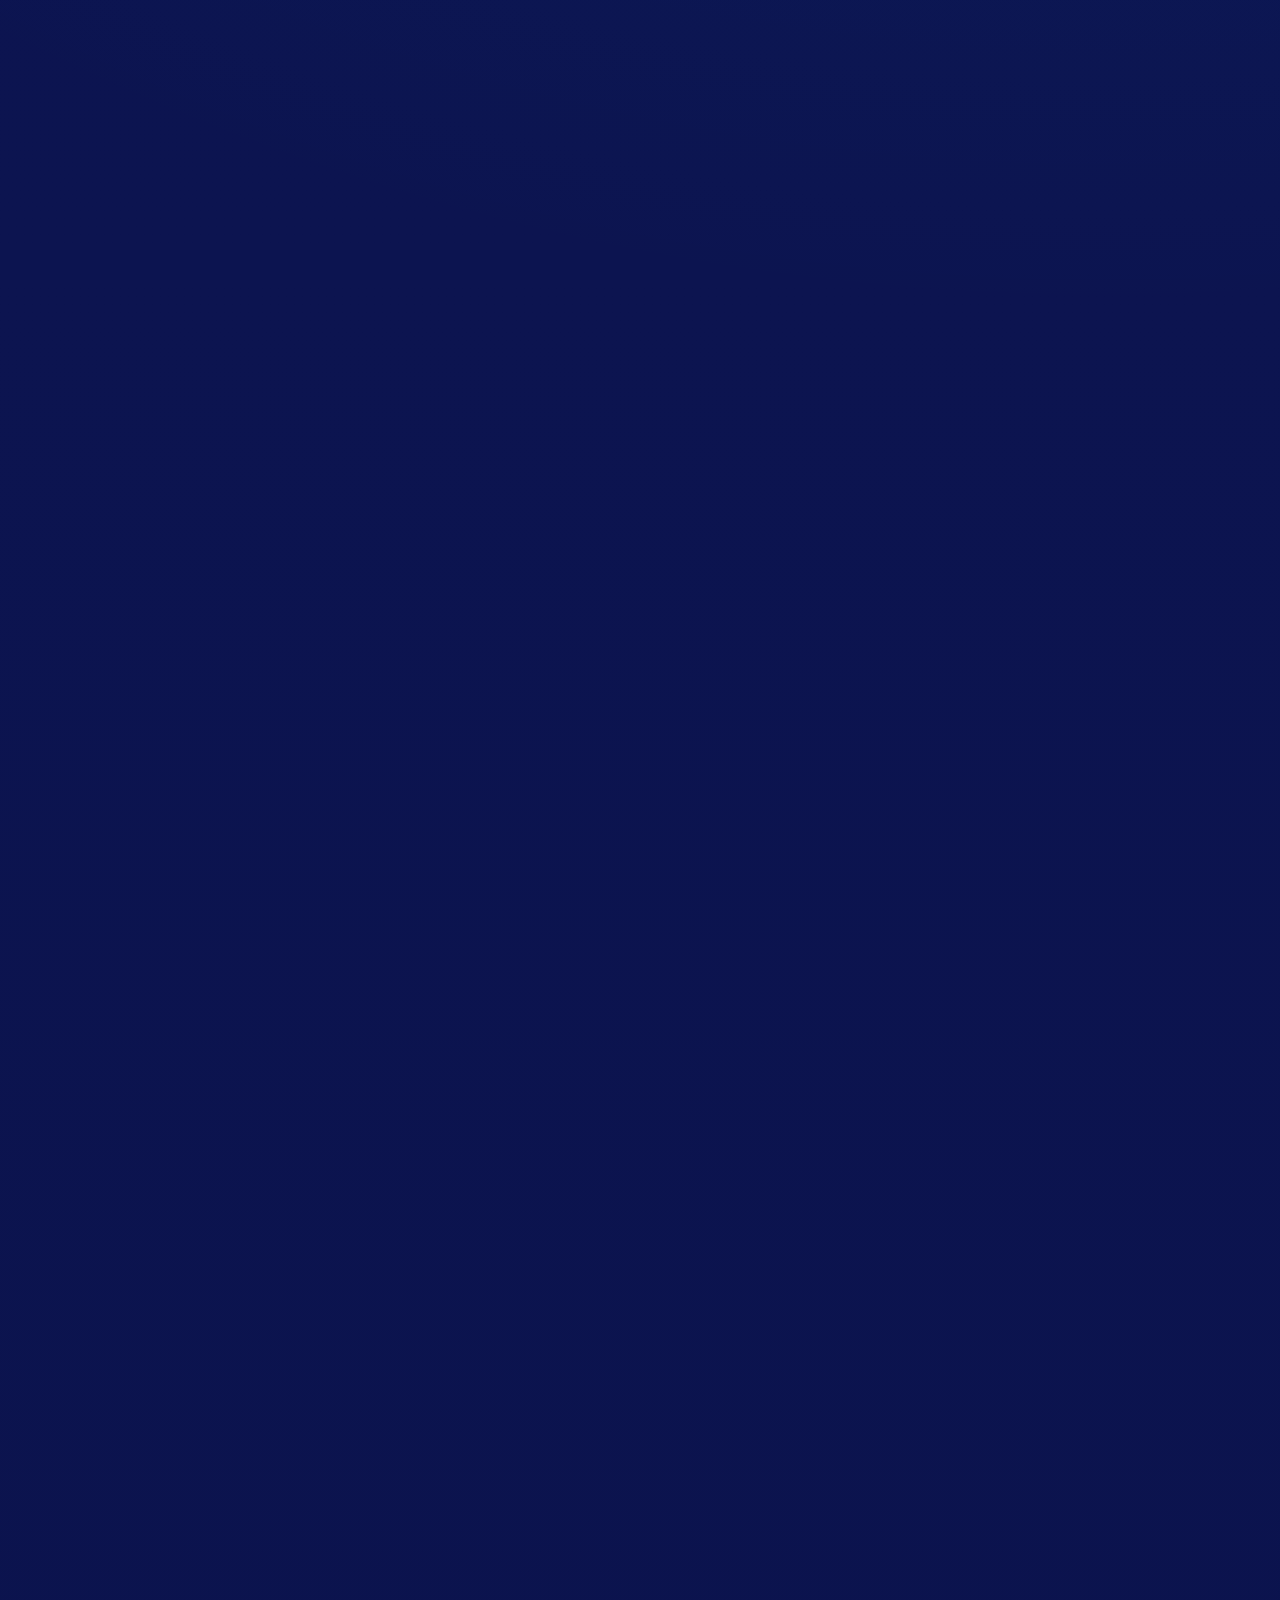
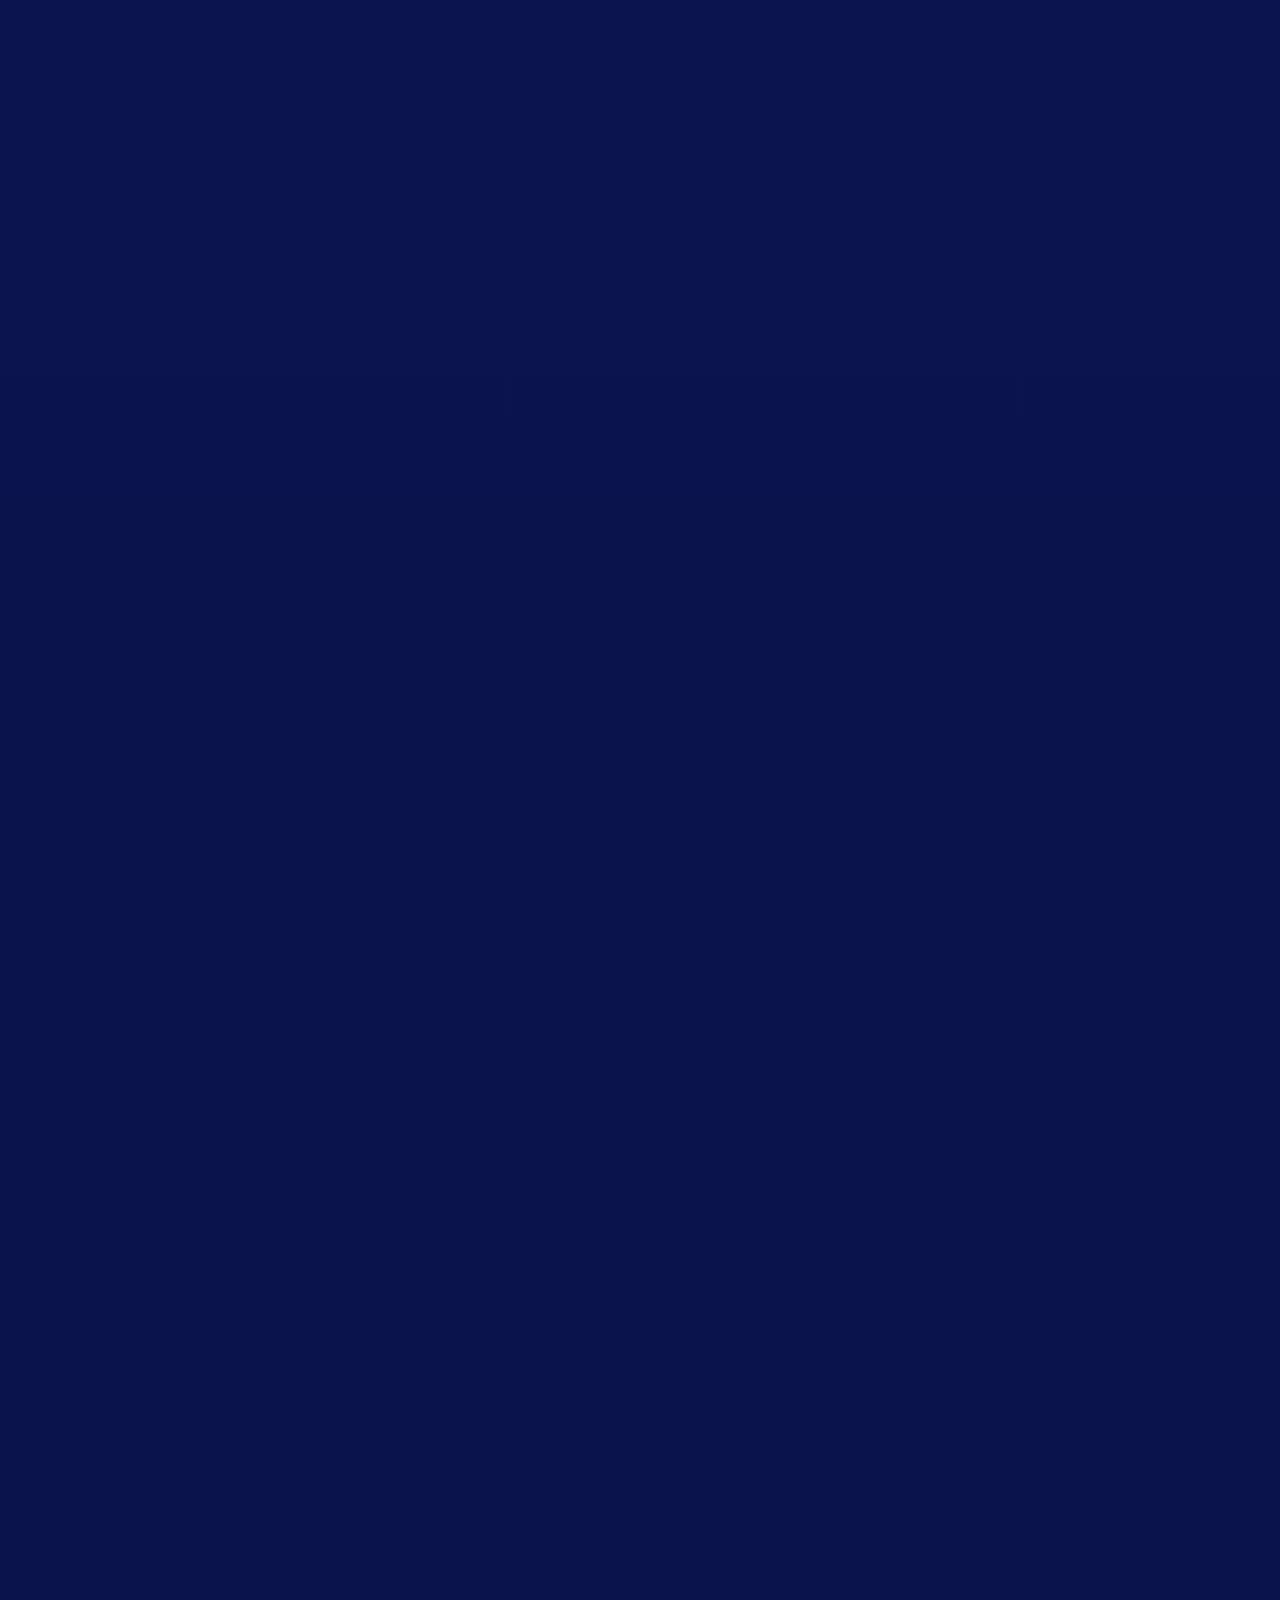
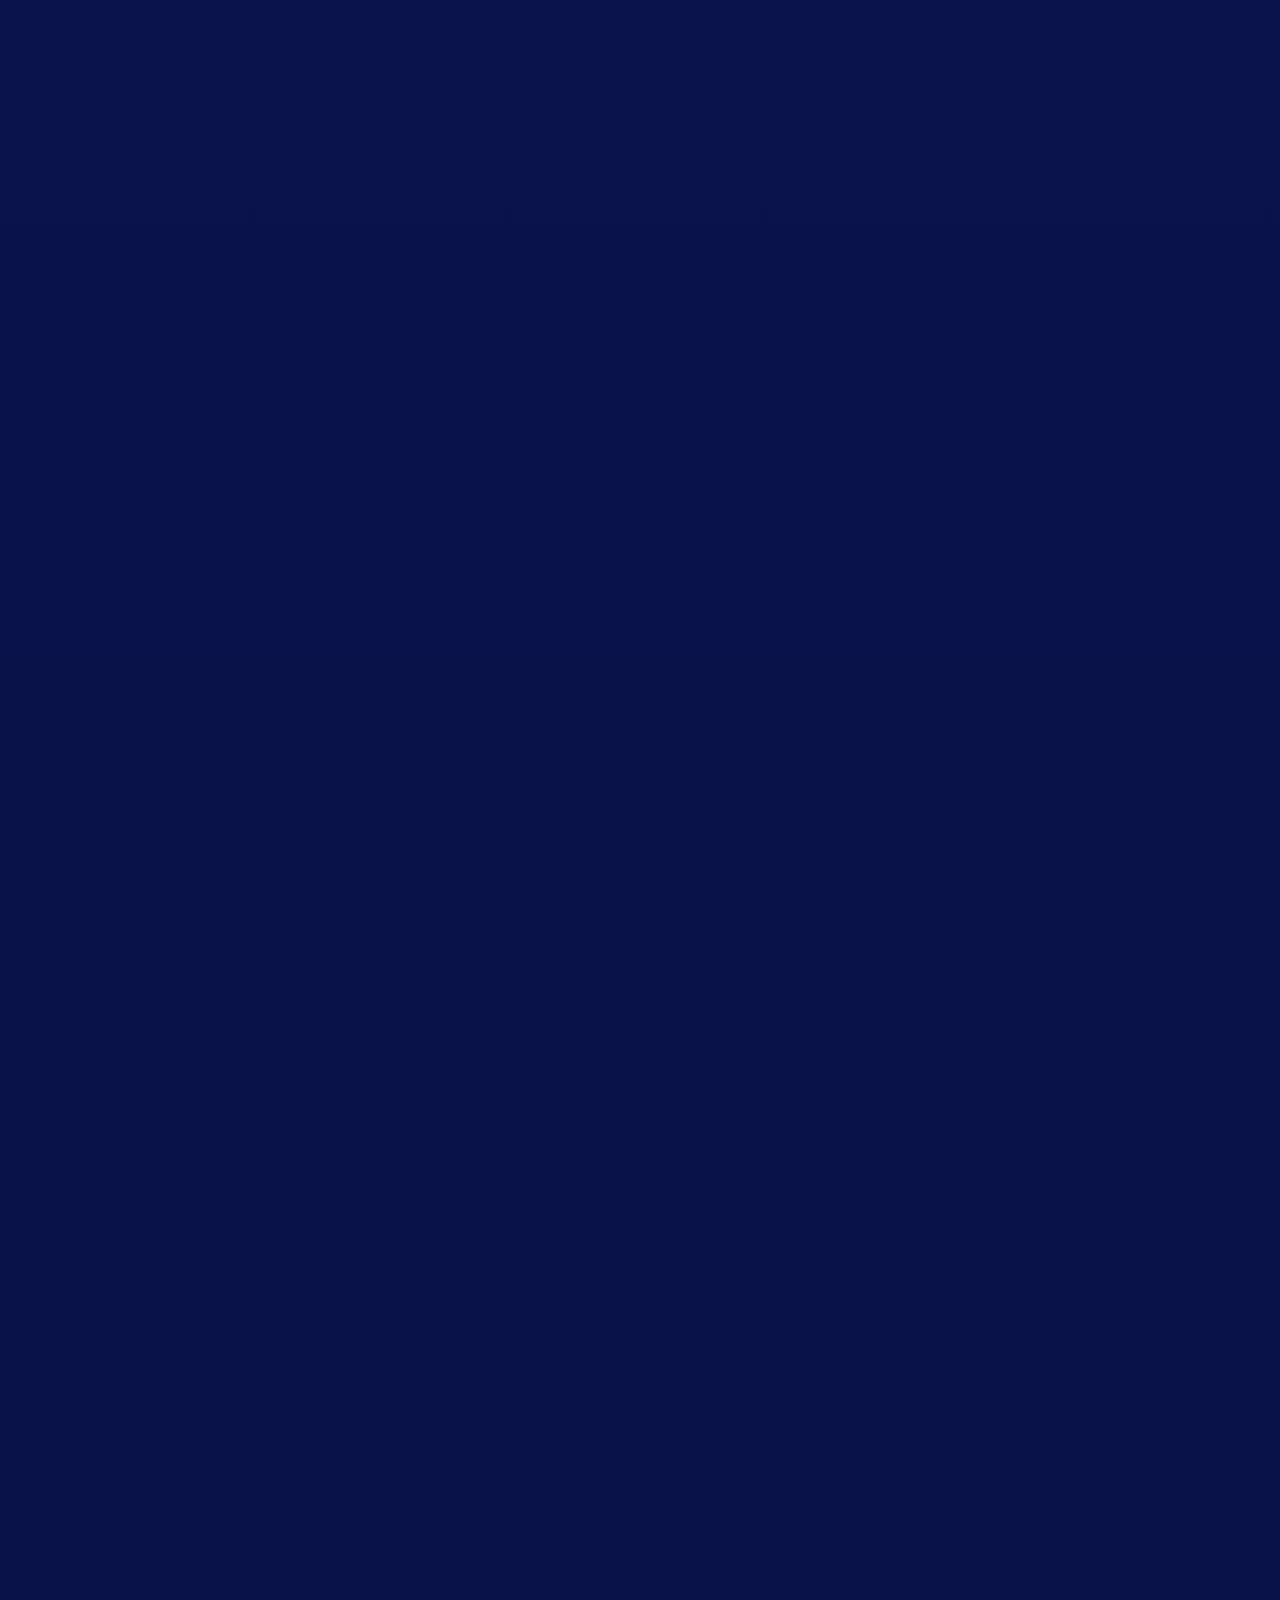
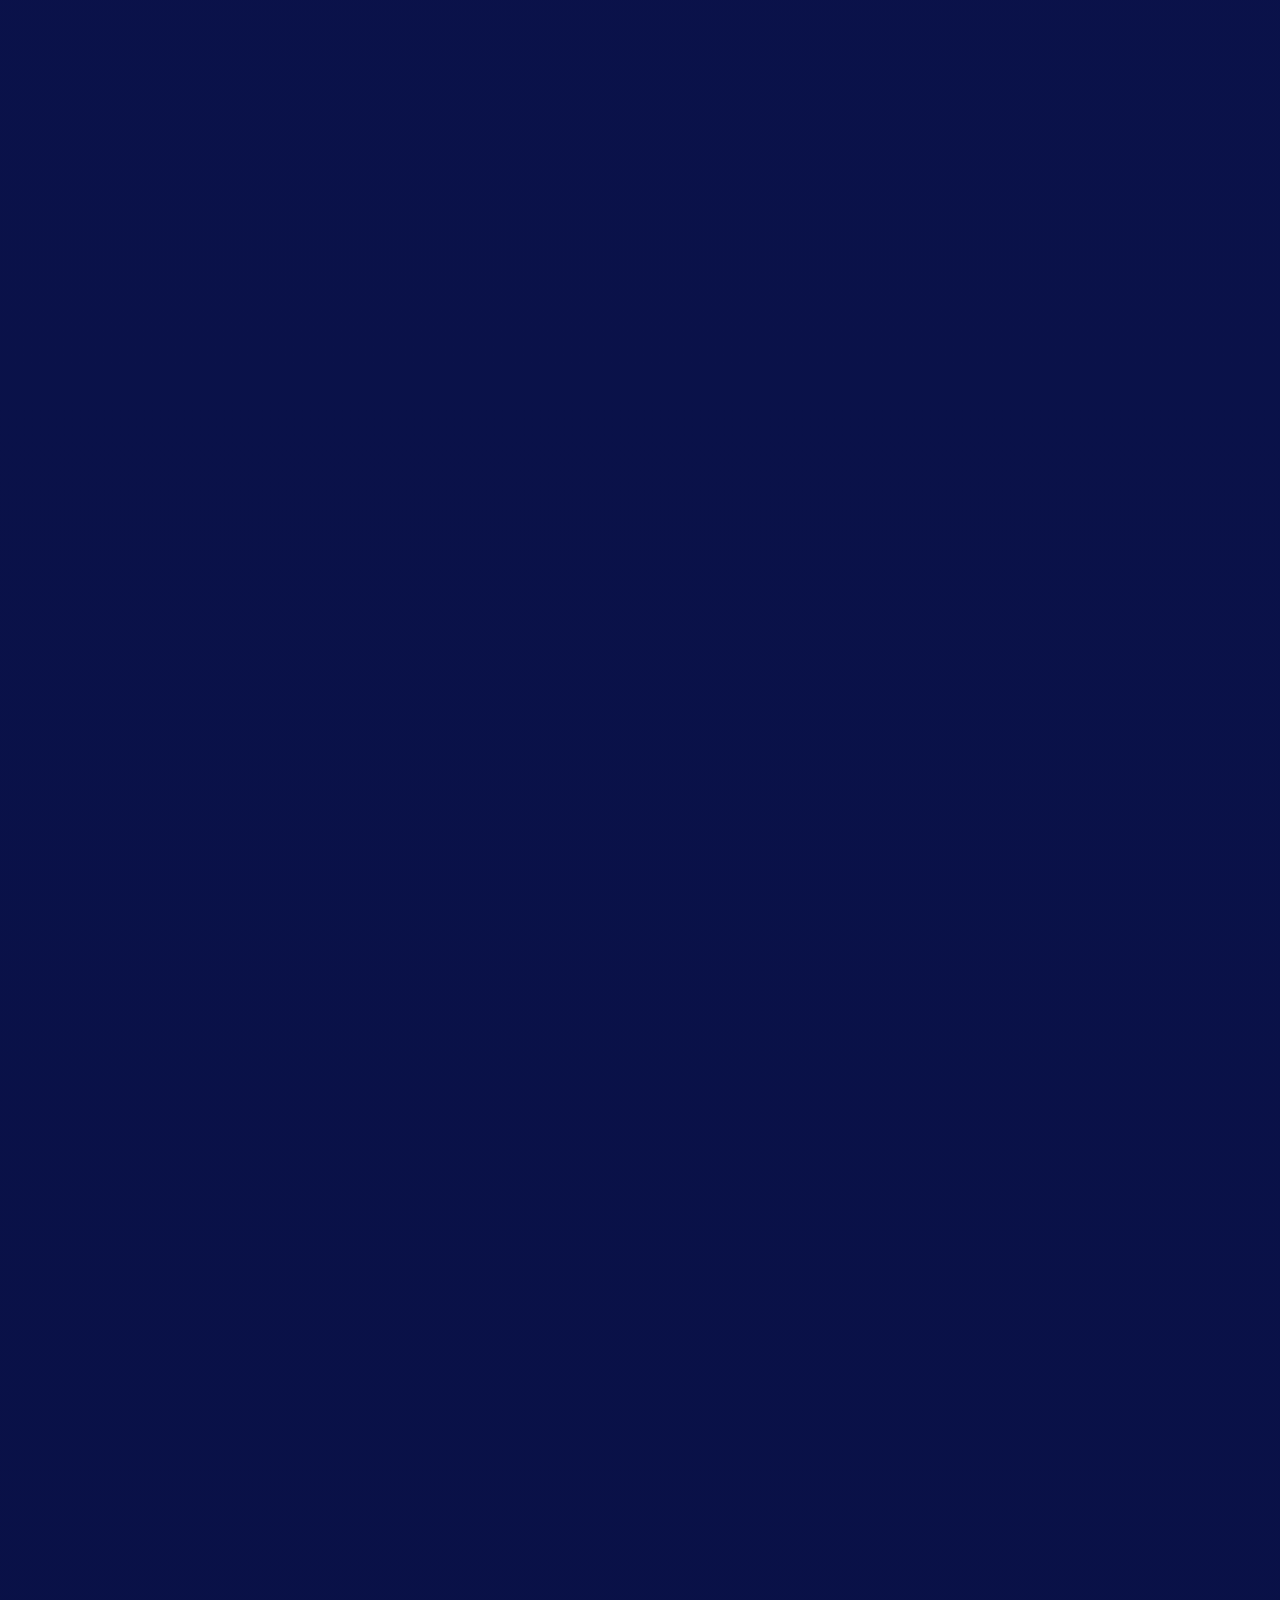
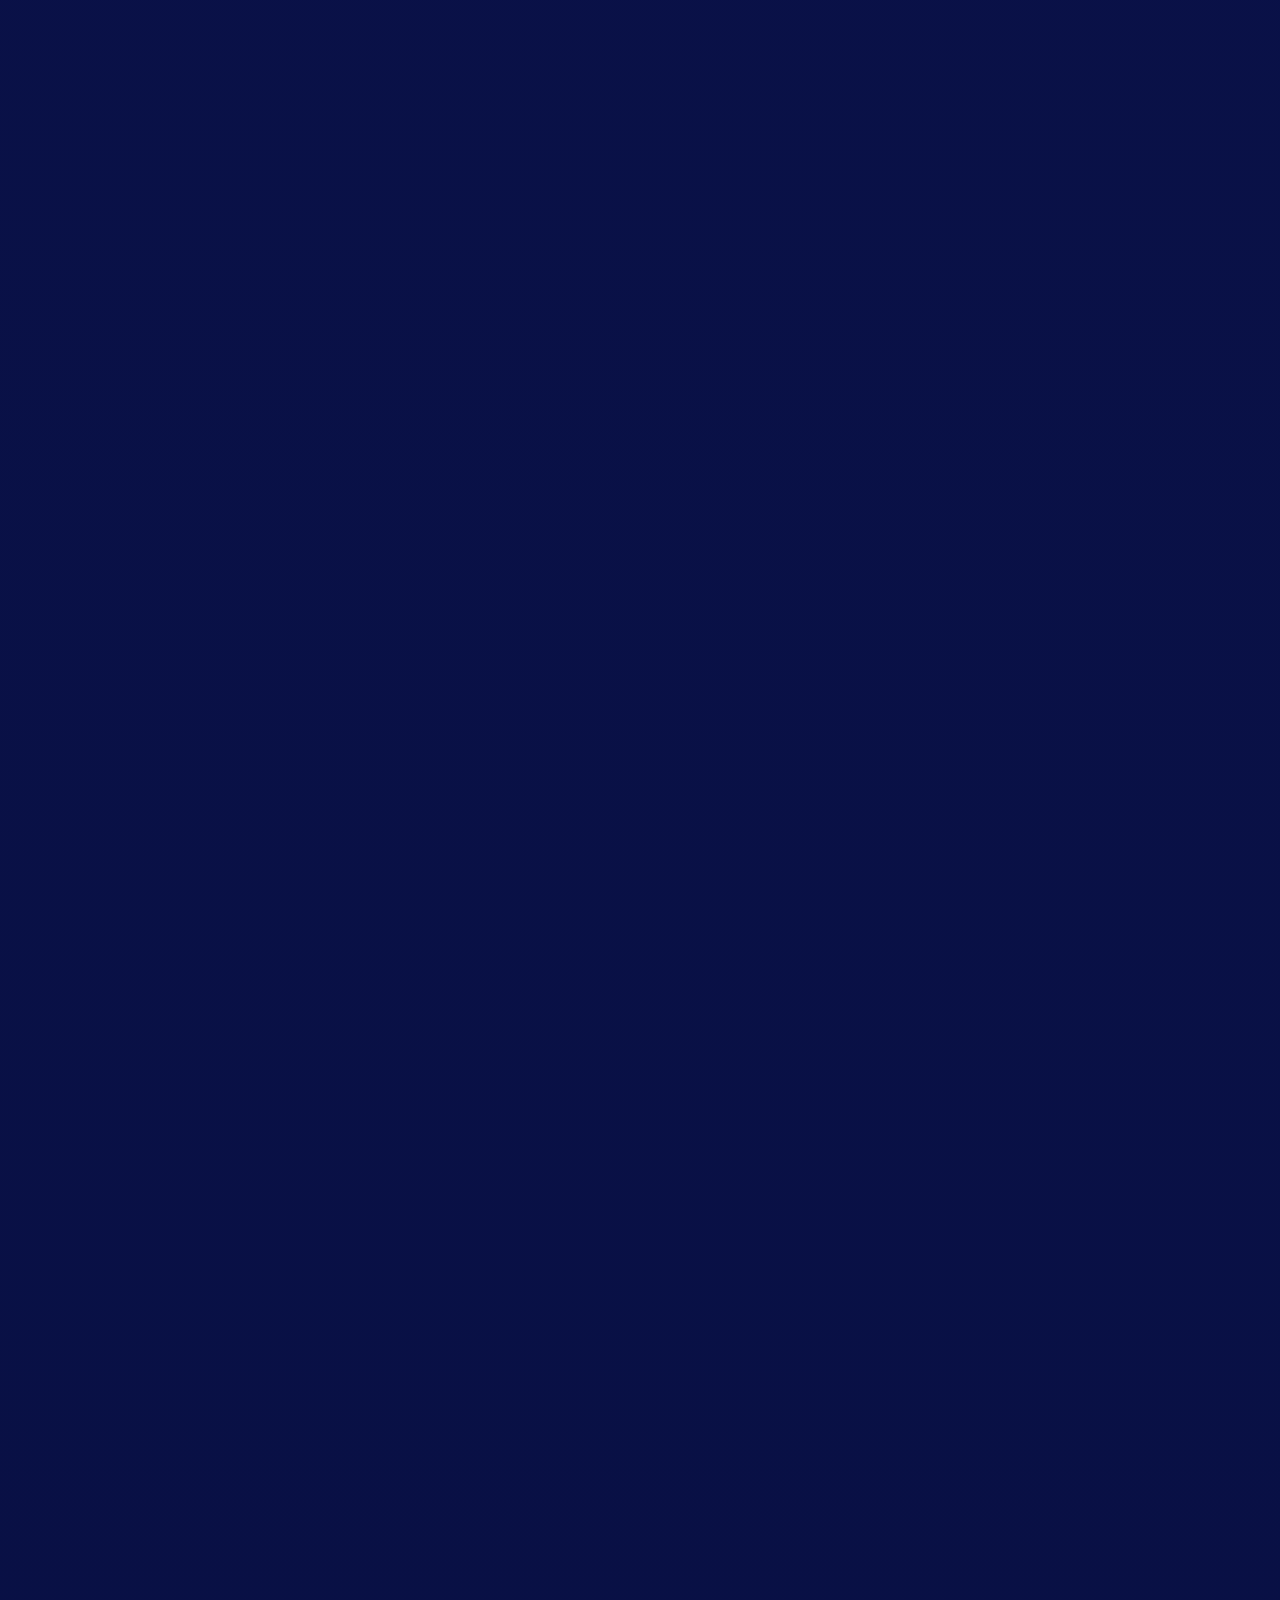
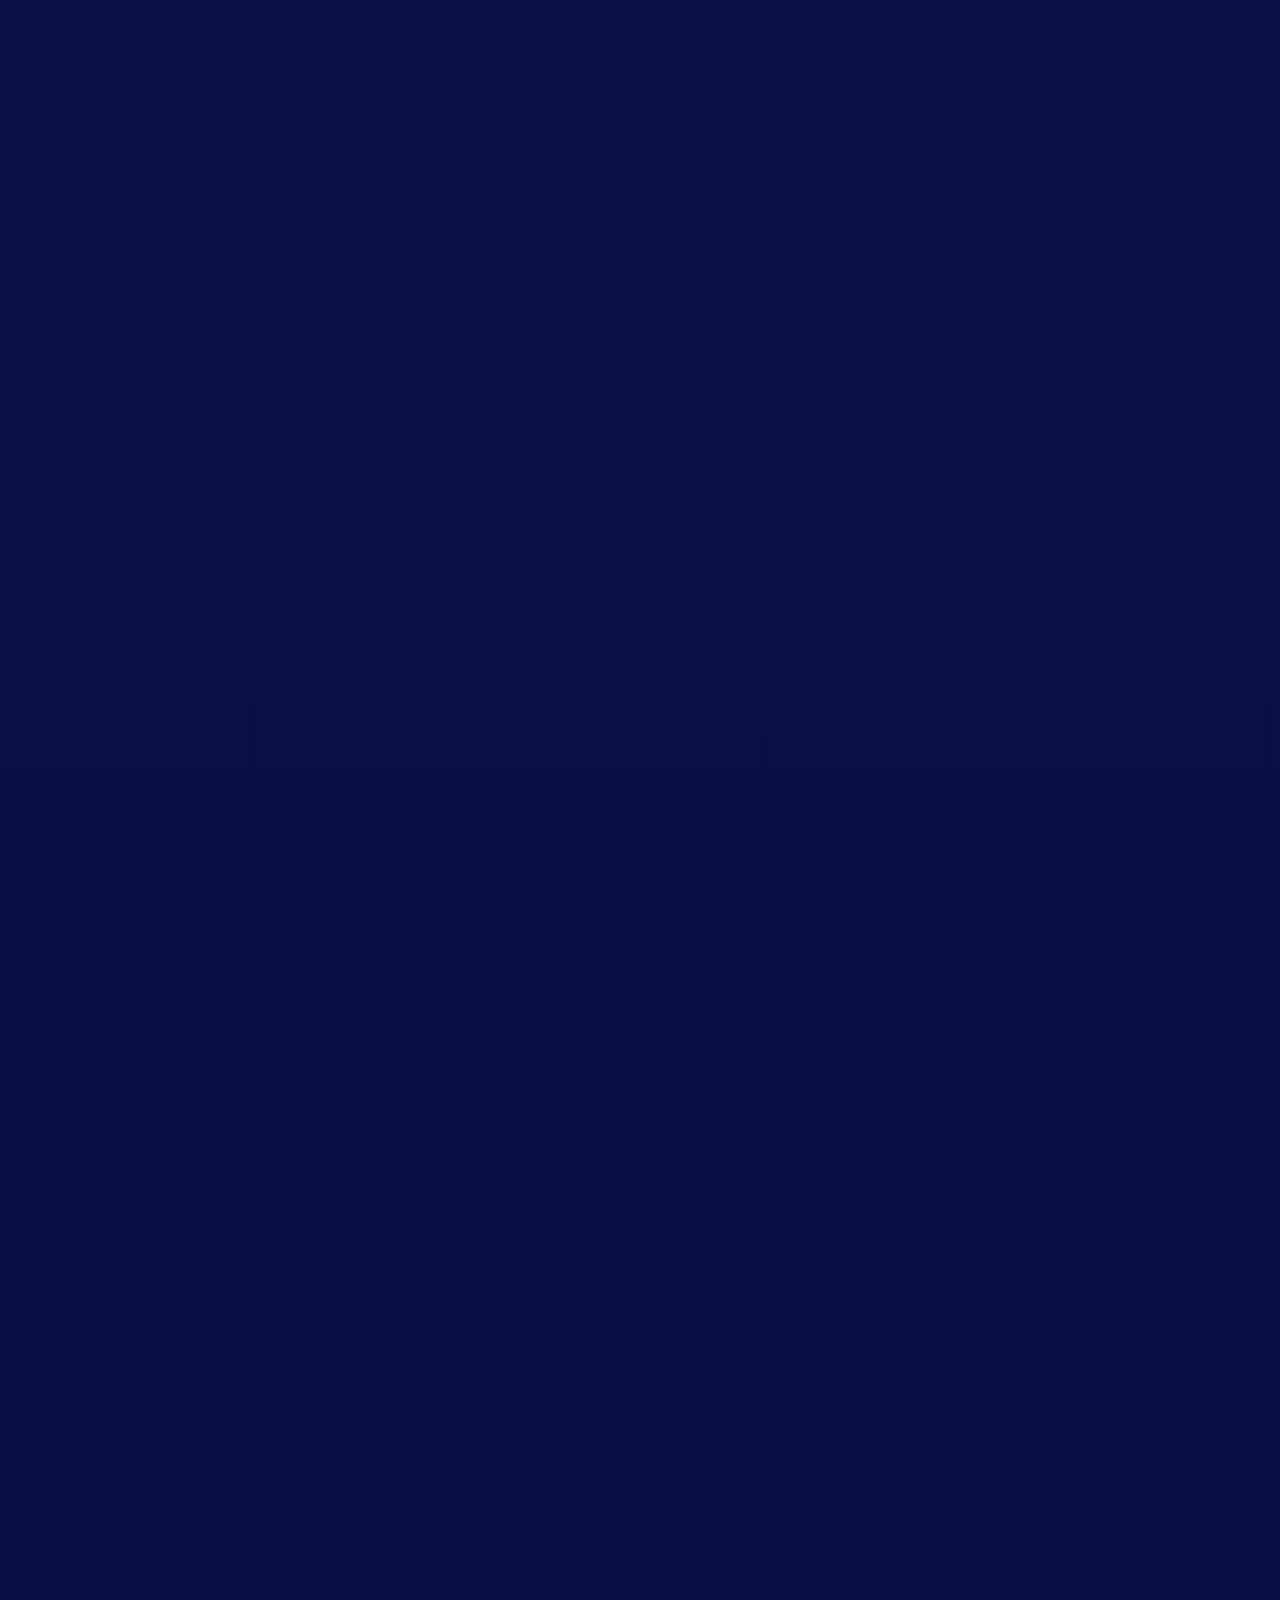
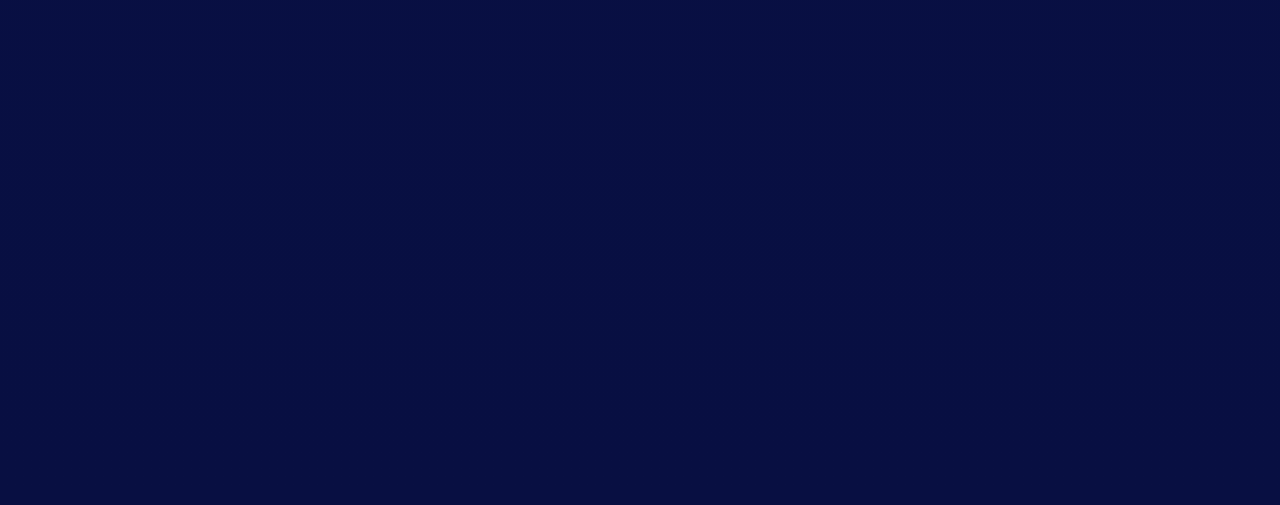
==== commit f972b89d: "udpdate hero modul 5" ====
--- a/index.html
+++ b/index.html
@@ -2651,18 +2651,18 @@
                                     <div class="col-xl-5 col-lg-10">
                                         <div class="hero-content text-center text-xl-start">
                                             <span class="ukm-hero-kicker" data-aos="fade-down" data-aos-duration="1000"><i class="far fa-bullhorn"></i>Pengumuman Terkini</span>
-                                            <h1 class="text-anm">Modul 5:<br>Dijemput Hari Ini!</h1>
-                                            <p class="ukm-hero-copy" data-aos="fade-up" data-aos-duration="1400">Sesi <strong>Modul 5: Misi Data AI</strong> berlangsung petang ini. Jangan lupa lengkapkan <strong>Modul 4</strong> sebelum sesi bermula &mdash; tonton rakaman dan lengkapkan penyertaan untuk memperoleh <strong>Sijil Penyertaan</strong> dan <strong>Sijil Pencapaian</strong>.</p>
+                                            <h1 class="text-anm">Modul 5:<br>Lengkapkan Segera!</h1>
+                                            <p class="ukm-hero-copy" data-aos="fade-up" data-aos-duration="1400">Jangan lupa lengkapkan <strong>Modul 5</strong> sebelum sesi Modul 6: Pencipta Ejen AI bermula. Tonton rakaman dan lengkapkan penyertaan untuk memperoleh <strong>Sijil Penyertaan</strong> dan <strong>Sijil Pencapaian</strong>.</p>
                                             <div class="ukm-hero-meta" data-aos="fade-up" data-aos-duration="1600">
-                                                <span class="ukm-meta-pill"><i class="far fa-calendar-alt"></i>Modul 5: 22 September 2026, 2.30 petang</span>
-                                                <span class="ukm-meta-pill"><i class="far fa-hourglass-half"></i>Dijemput bersama petang ini!</span>
+                                                <span class="ukm-meta-pill"><i class="far fa-calendar-alt"></i>Modul 6 bermula: 29 September 2026</span>
+                                                <span class="ukm-meta-pill"><i class="far fa-hourglass-half"></i>Tinggal 7 hari lagi</span>
                                             </div>
                                             <div class="hero-button-wrap">
                                                 <div class="orbia-button" data-aos="fade-up" data-aos-duration="1800">
-                                                    <a href="https://bit.ly/aimuda4" target="_blank" rel="noopener noreferrer" class="theme-btn gradient-btn">Tonton Modul 4<i class="far fa-play"></i></a>
+                                                    <a href="https://bit.ly/aimuda5" target="_blank" rel="noopener noreferrer" class="theme-btn gradient-btn">Tonton Modul 5<i class="far fa-play"></i></a>
                                                 </div>
                                                 <div class="orbia-button" data-aos="fade-up" data-aos-duration="2000">
-                                                    <a href="https://bit.ly/penyertaan-aimuda4" target="_blank" rel="noopener noreferrer" class="theme-btn style-two">Penyertaan &amp; Sijil<i class="far fa-arrow-right"></i></a>
+                                                    <a href="https://bit.ly/penyertaan-aimuda5" target="_blank" rel="noopener noreferrer" class="theme-btn style-two">Penyertaan &amp; Sijil<i class="far fa-arrow-right"></i></a>
                                                 </div>
                                                 <div class="orbia-button" data-aos="fade-up" data-aos-duration="2200">
                                                     <a href="https://semaksijil-aimuda.vercel.app/" target="_blank" rel="noopener noreferrer" class="theme-btn style-two">Semak Sijil<i class="far fa-certificate"></i></a>
@@ -2672,7 +2672,7 @@
                                     </div>
                                     <div class="col-xl-5 col-lg-8 col-md-9">
                                         <div class="ukm-hero-poster-frame" data-aos="fade-left" data-aos-duration="1400">
-                                            <img src="assets/images/poster/poster-taklimat-modul5-reminder.jpg" alt="Poster AI Muda@NADI Modul 5: Misi Data AI &mdash; 22 September 2026, 2.30 petang" class="ukm-hero-poster-img">
+                                            <img src="assets/images/poster/poster-taklimat-modul5-reminder.jpg" alt="Poster AI Muda@NADI Modul 5: Misi Data AI &mdash; lengkapkan Modul 5 sebelum 29 September 2026" class="ukm-hero-poster-img">
                                         </div>
                                     </div>
                                 </div>
@@ -2919,10 +2919,13 @@
                                         <h4>Misi Data AI</h4>
                                         <span class="mod-focus">Belanjawan dan Keputusan Bijak</span>
                                         <p>Memahami data, membina belanjawan dan membuat keputusan berasaskan maklumat.</p>
-                                        <div class="mod-video-pending">
-                                            <i class="far fa-broadcast-tower"></i>
-                                            <p class="mod-pending-label">Akan disiarkan secara langsung</p>
-                                            <p class="mod-pending-date">22 September 2026 &middot; 2.30 petang</p>
+                                        <a href="https://bit.ly/aimuda5" target="_blank" rel="noopener noreferrer" class="mod-video-preview">
+                                            <img src="assets/images/poster/poster-taklimat-modul5-reminder.jpg" alt="Pratonton video Modul 5: Misi Data AI" loading="lazy">
+                                            <span class="mod-video-play"><i class="fas fa-play"></i></span>
+                                        </a>
+                                        <div class="mod-actions">
+                                            <a href="https://bit.ly/aimuda5" target="_blank" rel="noopener noreferrer" class="mod-btn"><i class="far fa-play"></i>Tonton Modul 5</a>
+                                            <button type="button" class="mod-btn" data-bs-toggle="modal" data-bs-target="#modul5DetailsModal"><i class="far fa-bell"></i>Lihat Butiran</button>
                                         </div>
                                     </div>
                                 </div>
@@ -3024,6 +3027,10 @@
                                                 <span class="tl-date" style="--tl-color:#00D9A3;">22 September 2026 (Selasa) &middot; 2.30 petang</span>
                                                 <h4>Modul 5: Misi Data AI</h4>
                                                 <p>Belanjawan dan Keputusan Bijak &mdash; memahami data dan membuat keputusan.</p>
+                                                <div class="tl-card-actions">
+                                                    <a href="https://bit.ly/aimuda5" target="_blank" rel="noopener noreferrer" class="tl-poster-link"><i class="far fa-play"></i>Tonton Modul 5</a>
+                                                    <button type="button" class="tl-poster-link tl-details-btn" data-bs-toggle="modal" data-bs-target="#modul5DetailsModal"><i class="far fa-bell"></i>Lihat Butiran</button>
+                                                </div>
                                             </div>
                                         </div>
                                         <div class="ukm-vtimeline-item">
@@ -3639,6 +3646,28 @@
             </div>
         </div>
 
+        <div class="modal fade ukm-modul-modal" id="modul5DetailsModal" tabindex="-1" aria-labelledby="modul5DetailsModalLabel" aria-hidden="true">
+            <div class="modal-dialog modal-dialog-centered">
+                <div class="modal-content">
+                    <button type="button" class="btn-close" data-bs-dismiss="modal" aria-label="Tutup"></button>
+                    <div class="modal-body">
+                        <img class="ukm-modul-modal-poster" src="assets/images/poster/poster-taklimat-modul5-reminder.jpg" alt="Poster AI Muda@NADI Modul 5: Misi Data AI &mdash; lengkapkan Modul 5 sebelum 29 September 2026">
+                        <span class="ukm-modul-modal-scroll-hint"><span><i class="far fa-chevron-down"></i>Skrol untuk butiran</span></span>
+                        <div class="ukm-modul-modal-text">
+                            <p><strong>📢 Modul 6 AI Muda@NADI 2026: Pencipta Ejen AI</strong></p>
+                            <p>Pada 29 September 2026 (Selasa), 2:30 petang.</p>
+                            <p>Jangan lupa lengkapkan Modul 5 sebelum sesi Modul 6 bermula:</p>
+                            <p>🎥 <a href="https://bit.ly/aimuda5" target="_blank" rel="noopener noreferrer">bit.ly/aimuda5</a> ~ Mohon tonton rakaman sesi Modul 5 di sini</p>
+                            <p>🏅 <a href="https://bit.ly/penyertaan-aimuda5" target="_blank" rel="noopener noreferrer">bit.ly/penyertaan-aimuda5</a> ~ Mohon dapatkan sijil penyertaan dan sijil pencapaian Modul 5 di sini</p>
+                            <p>Layari laman web program di: <a href="https://www.ukm.my/aiprogram" target="_blank" rel="noopener noreferrer">www.ukm.my/aiprogram</a></p>
+                            <p>Dan bersama mendapatkan info terkini di Telegram Group: <a href="https://bit.ly/aimuda-telegram" target="_blank" rel="noopener noreferrer">bit.ly/aimuda-telegram</a></p>
+                            <p class="ukm-modul-modal-tags">#AIMudaNADI #AIMuda</p>
+                        </div>
+                    </div>
+                </div>
+            </div>
+        </div>
+
         <script src="assets/js/plugins/jquery-3.7.1.min.js"></script>
         <script src="assets/js/plugins/bootstrap.min.js"></script>
         <script src="assets/js/plugins/gsap/gsap.min.js"></script>
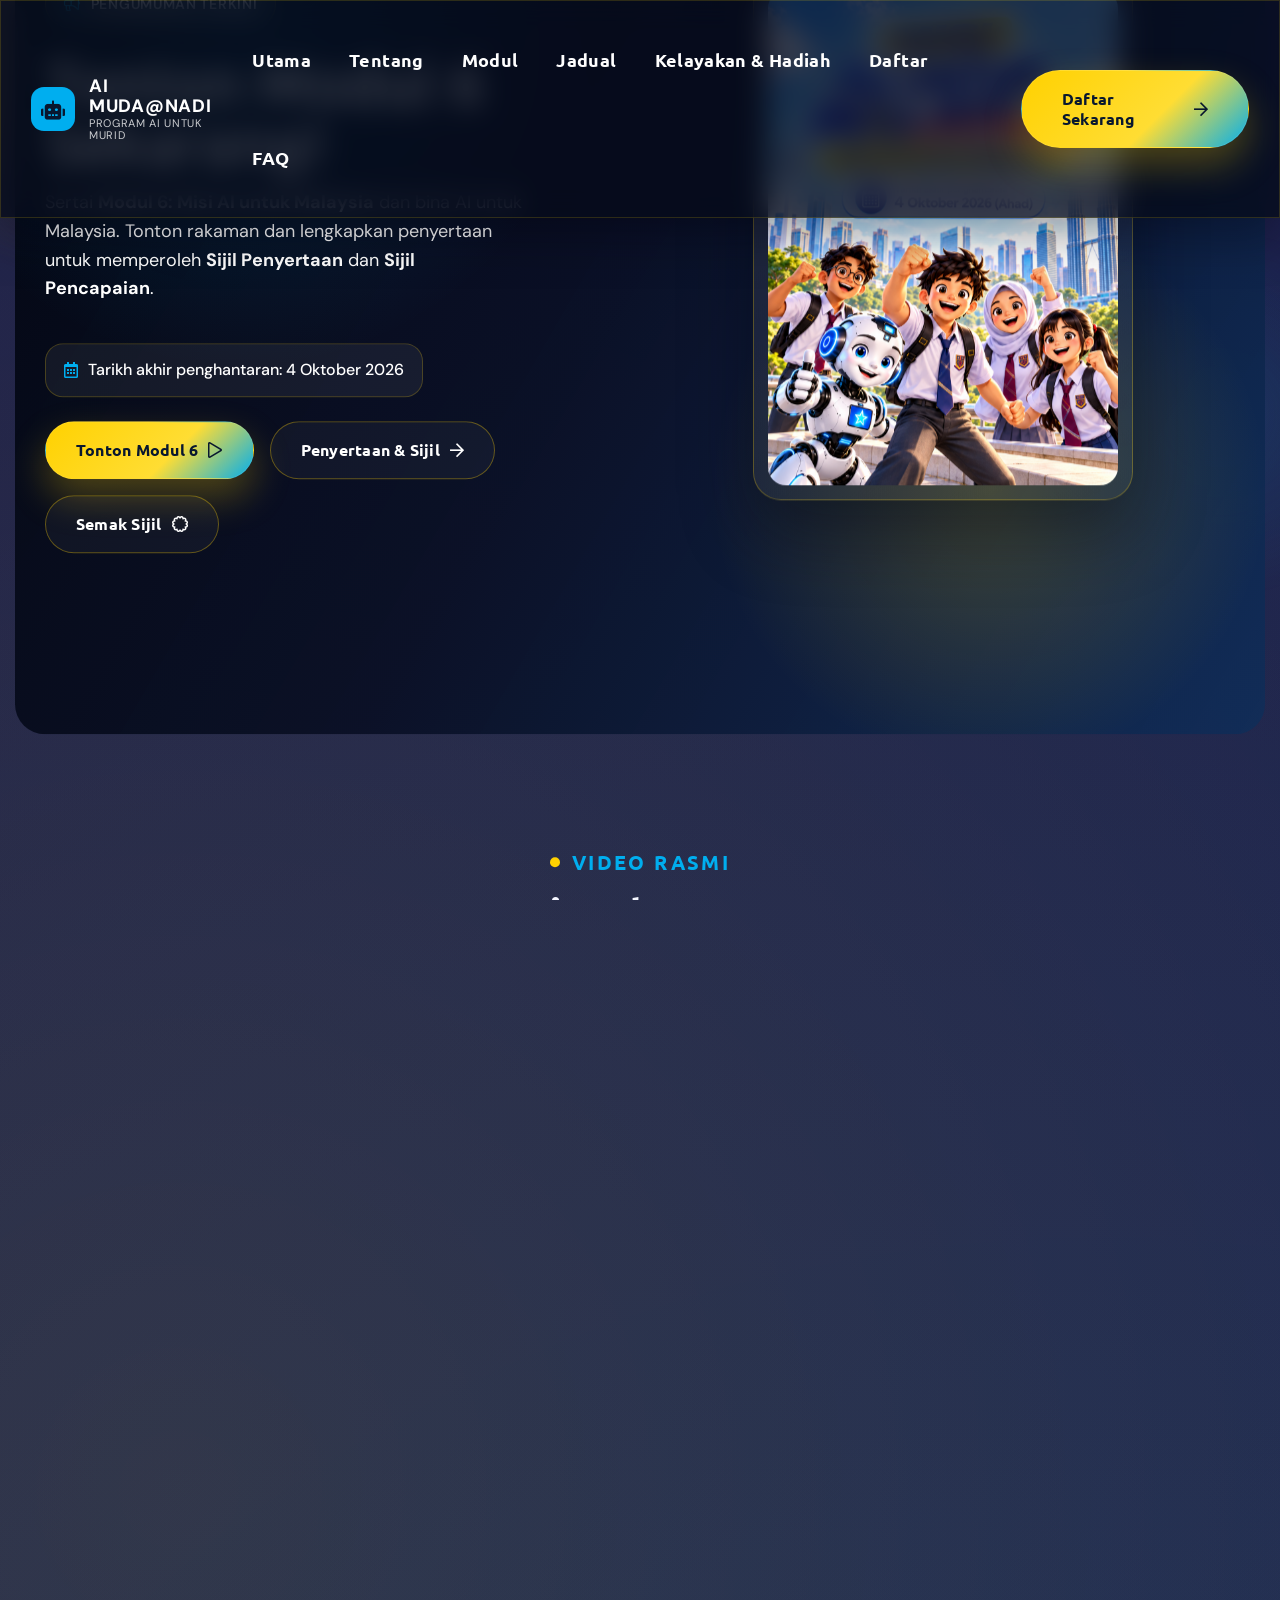
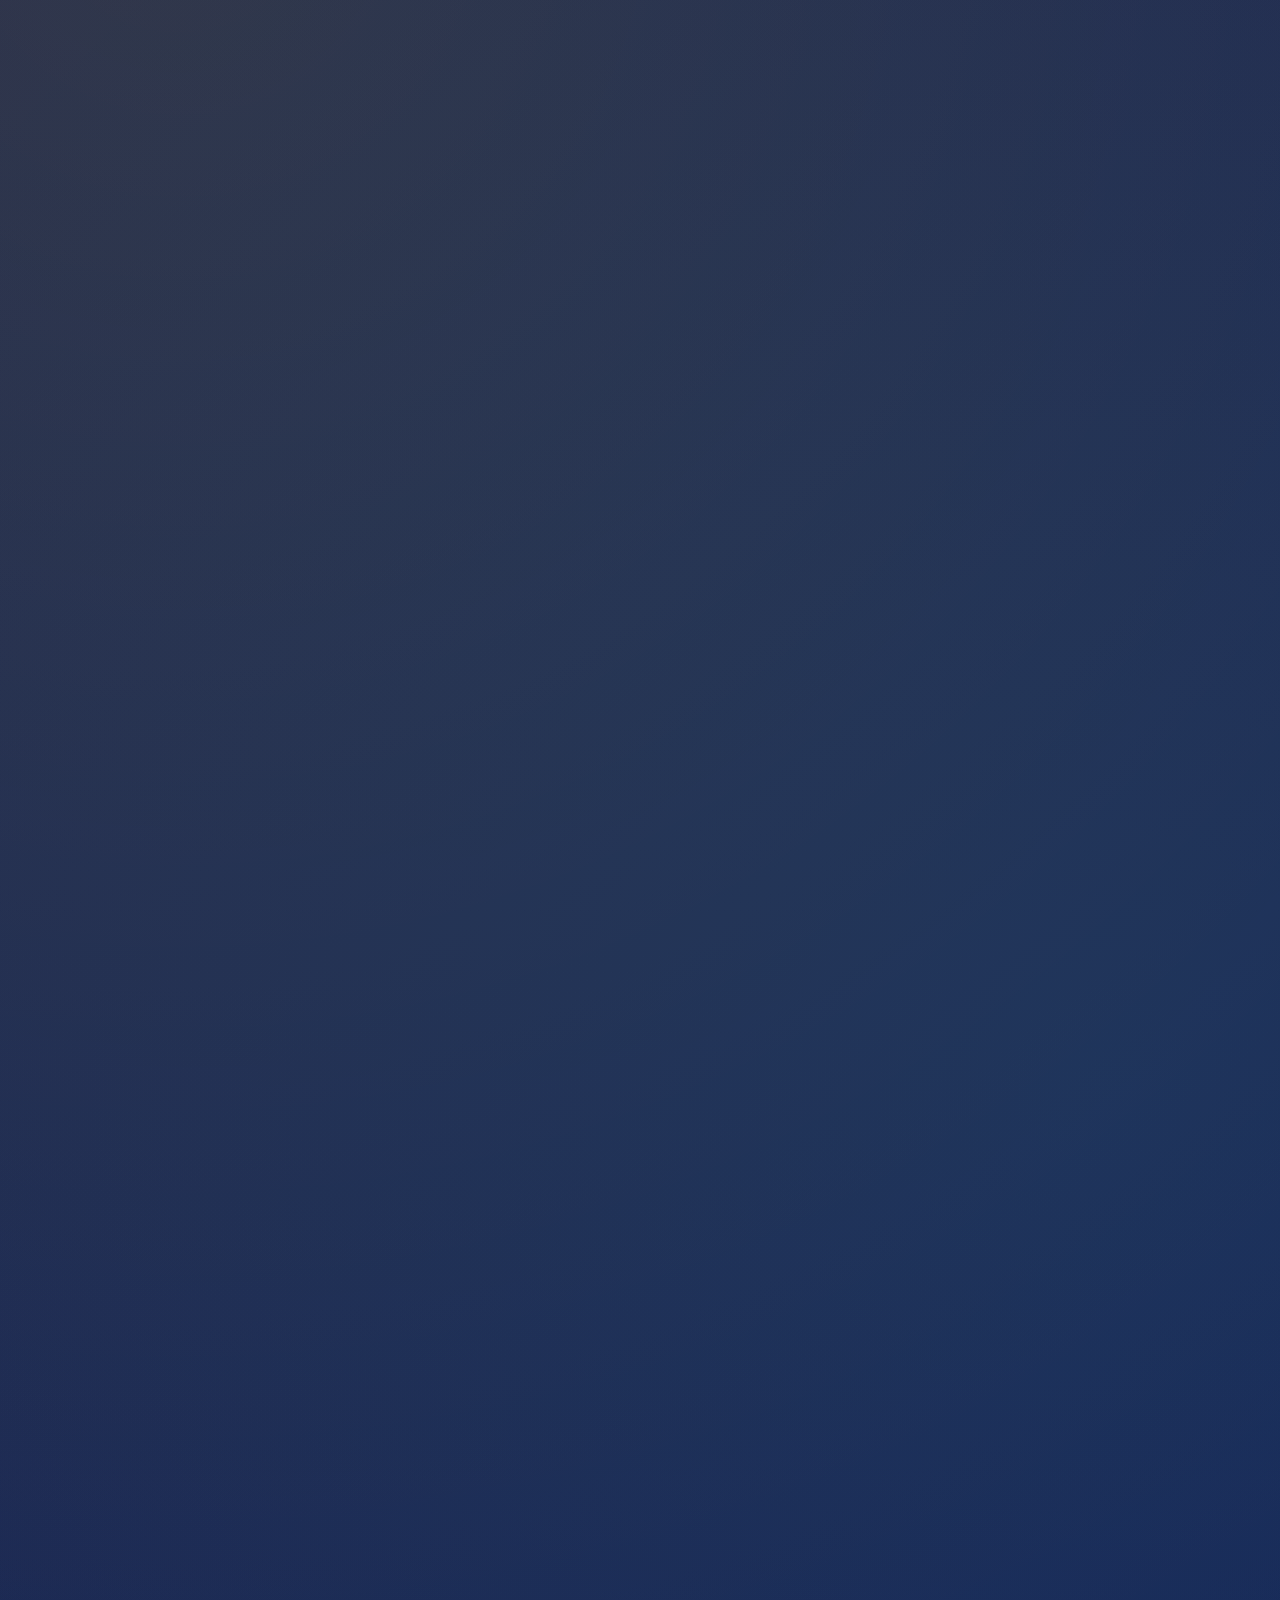
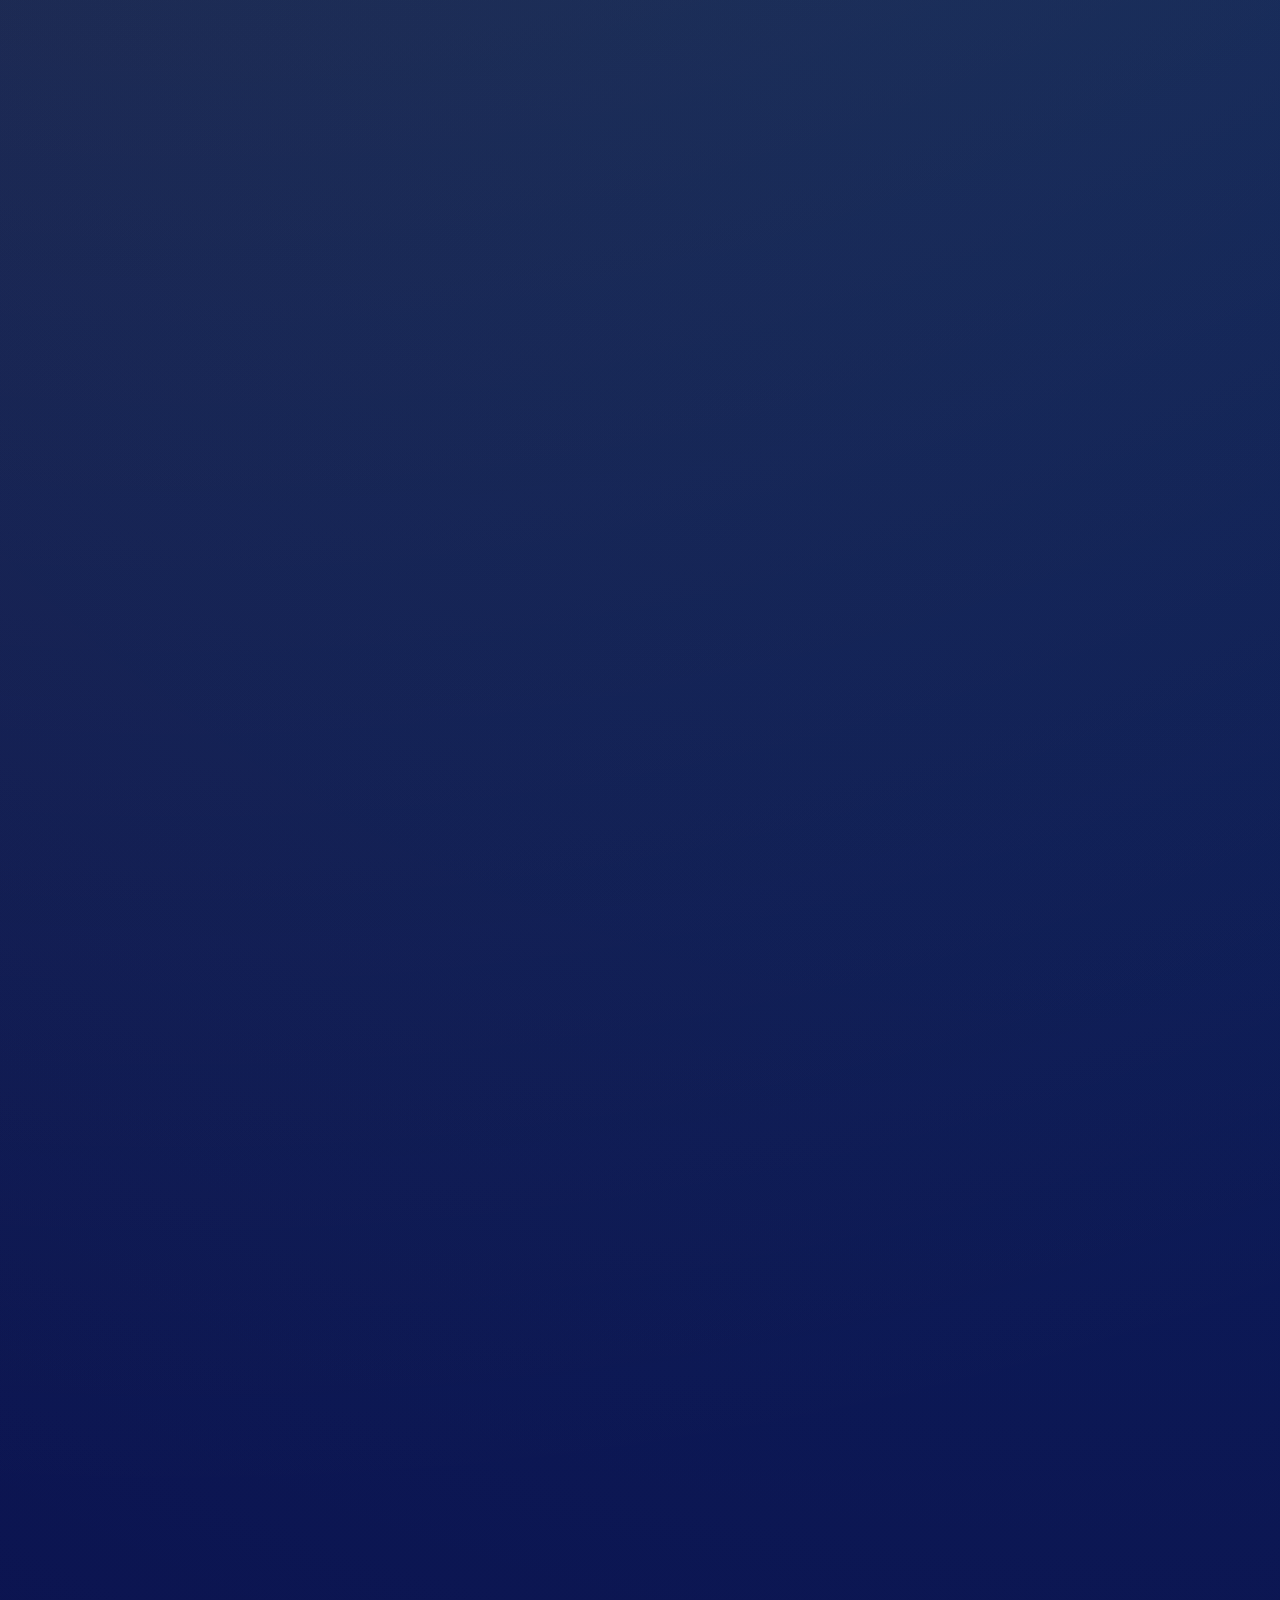
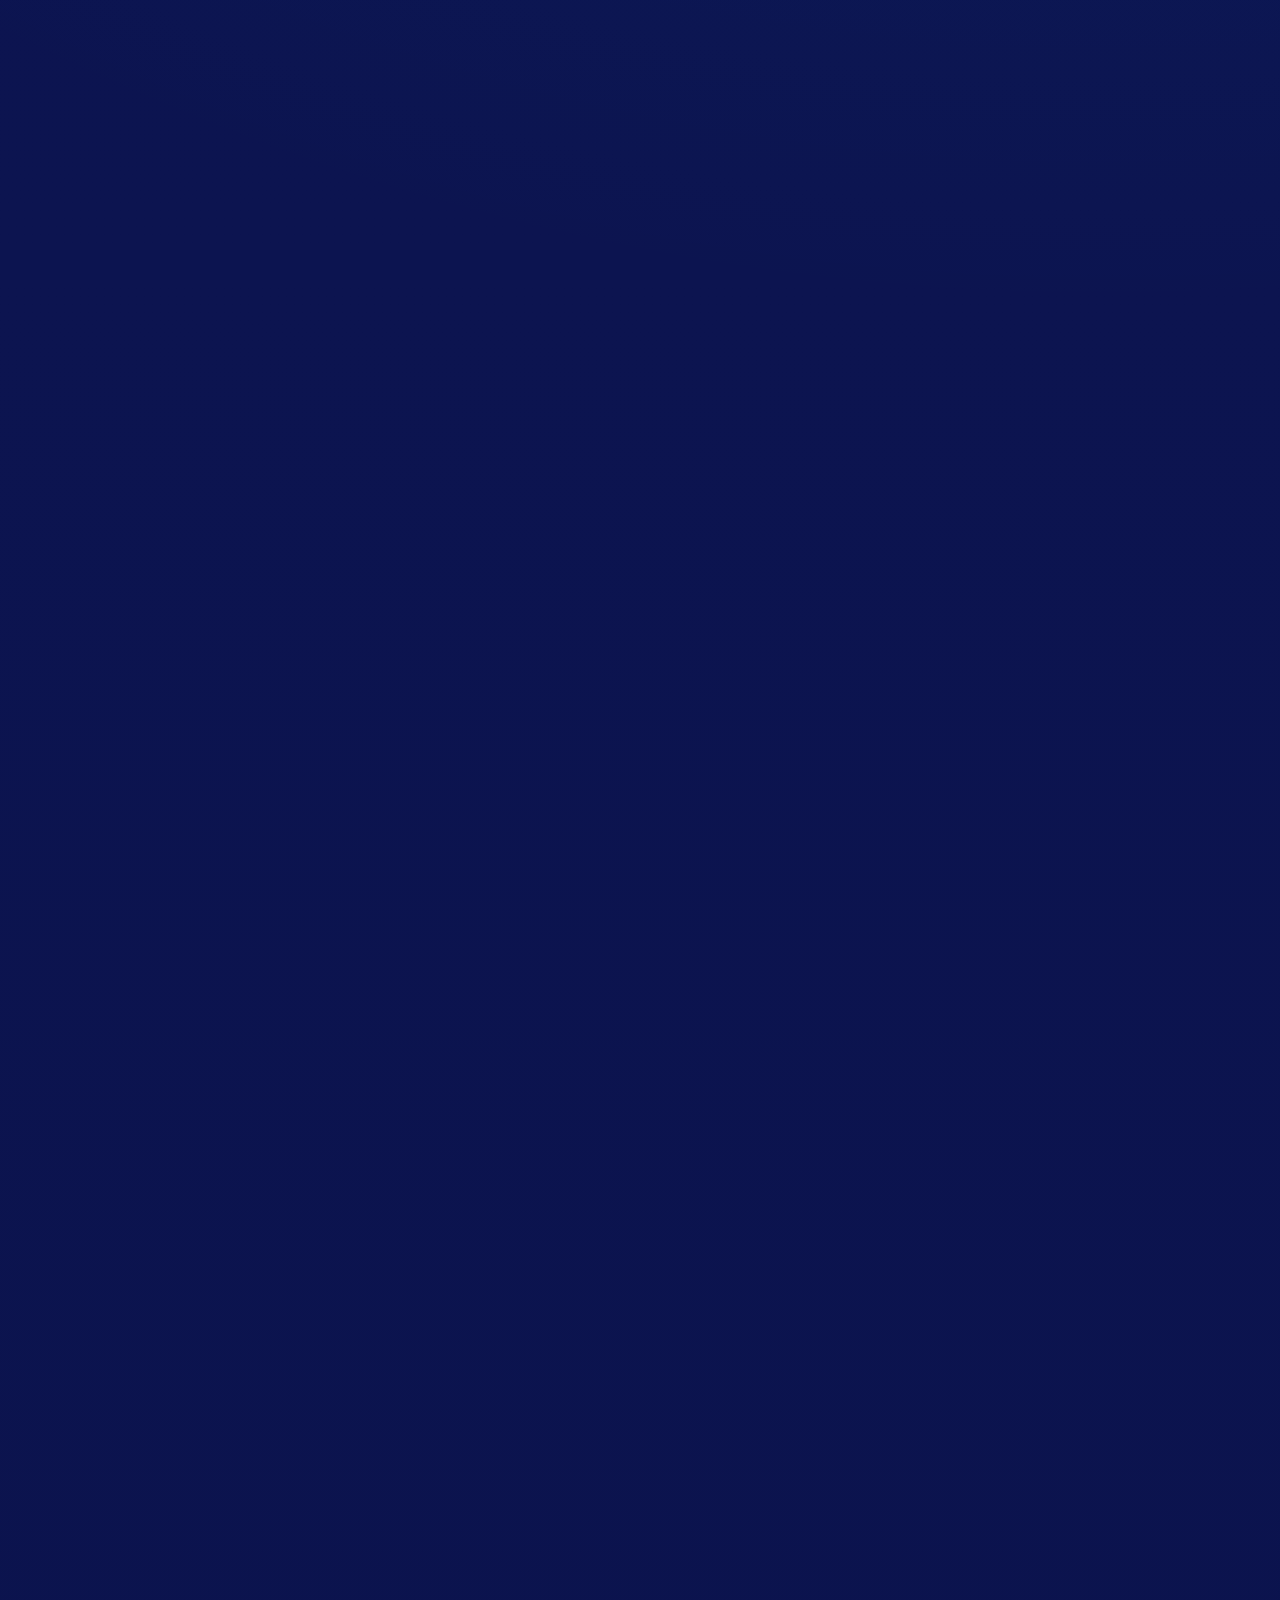
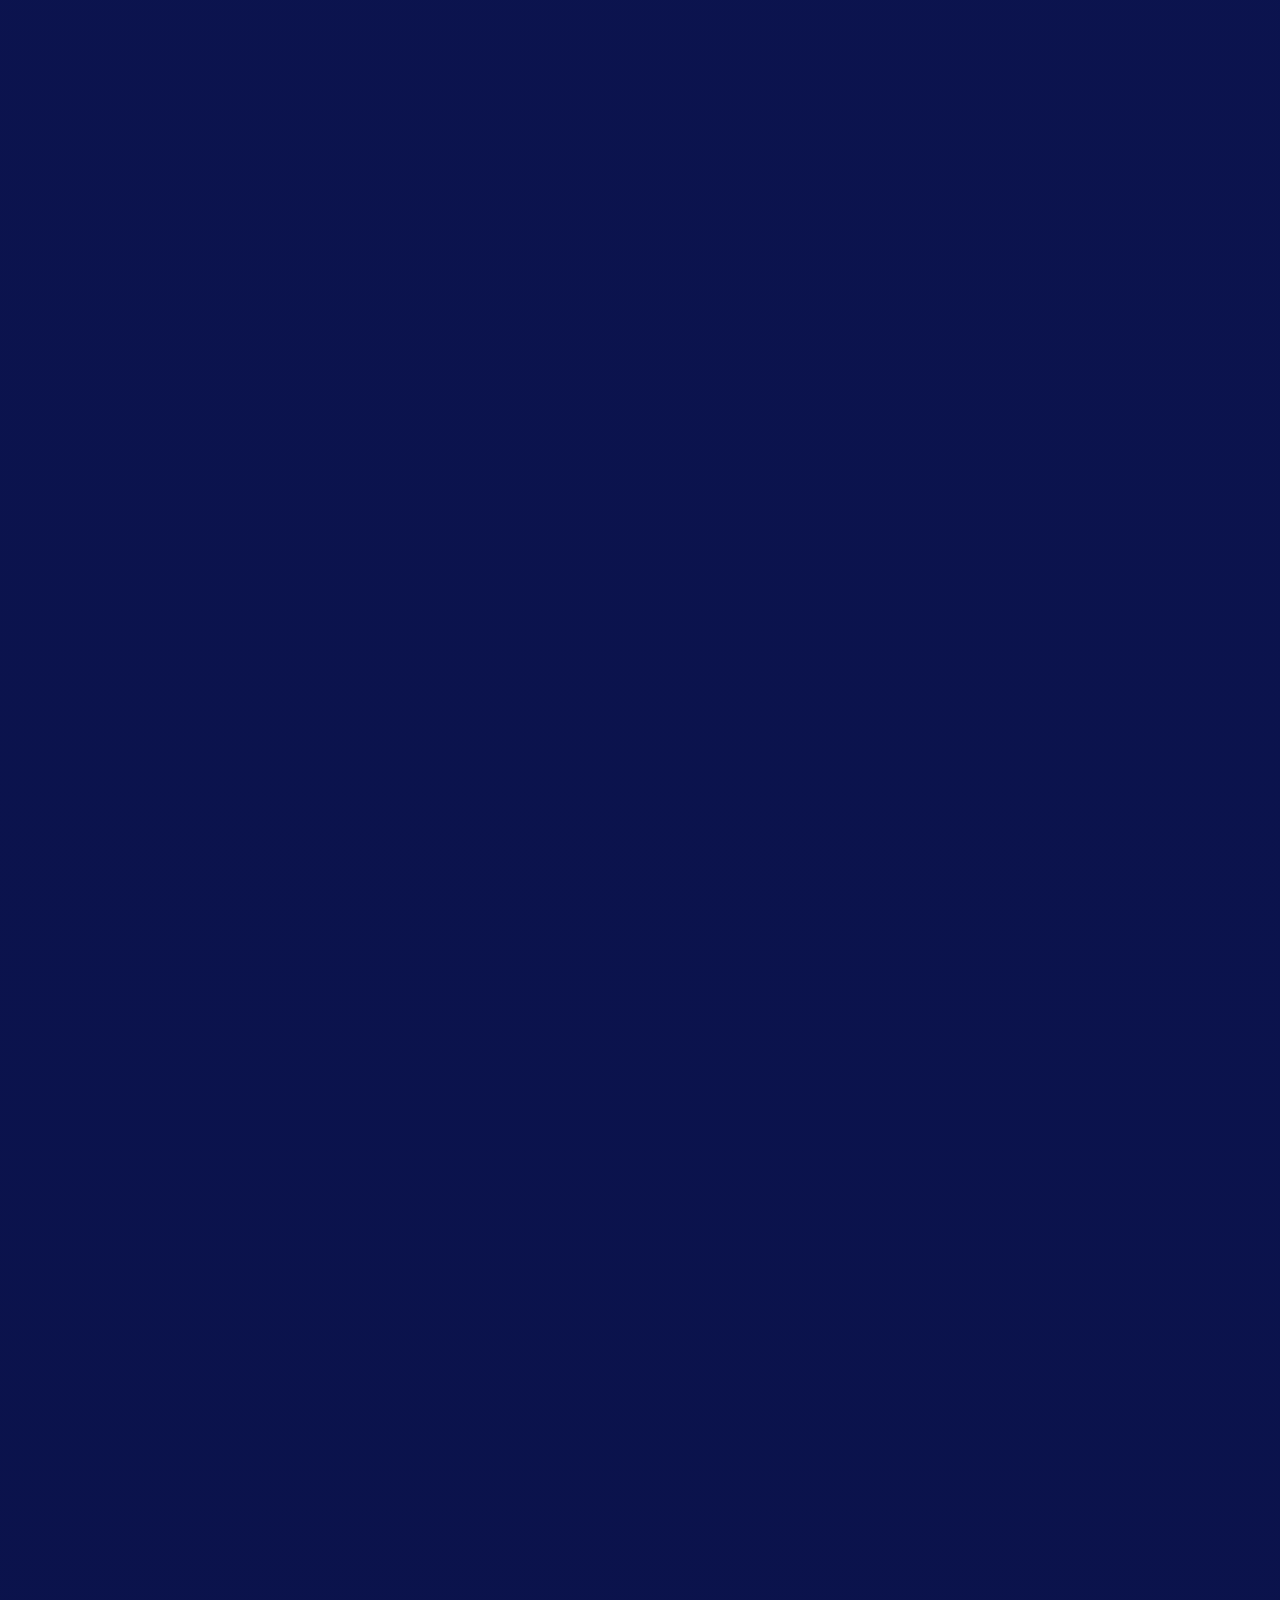
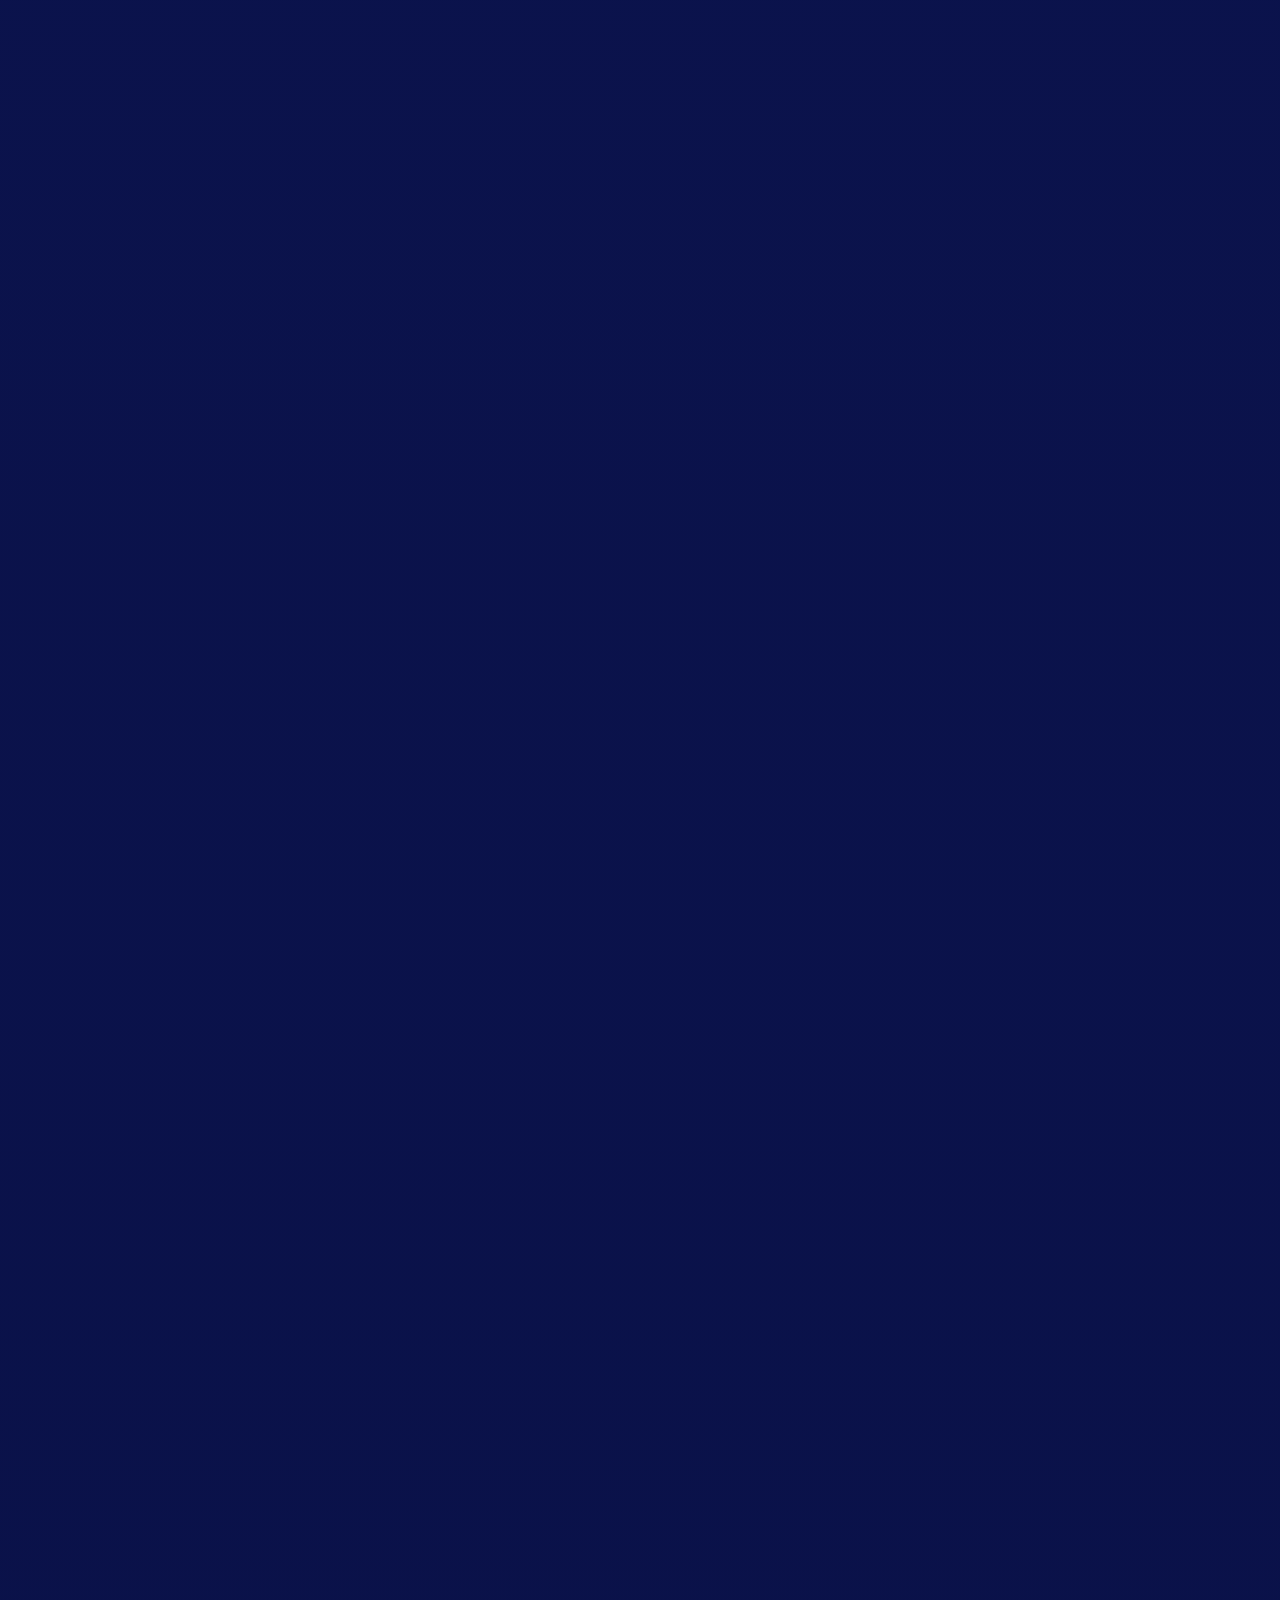
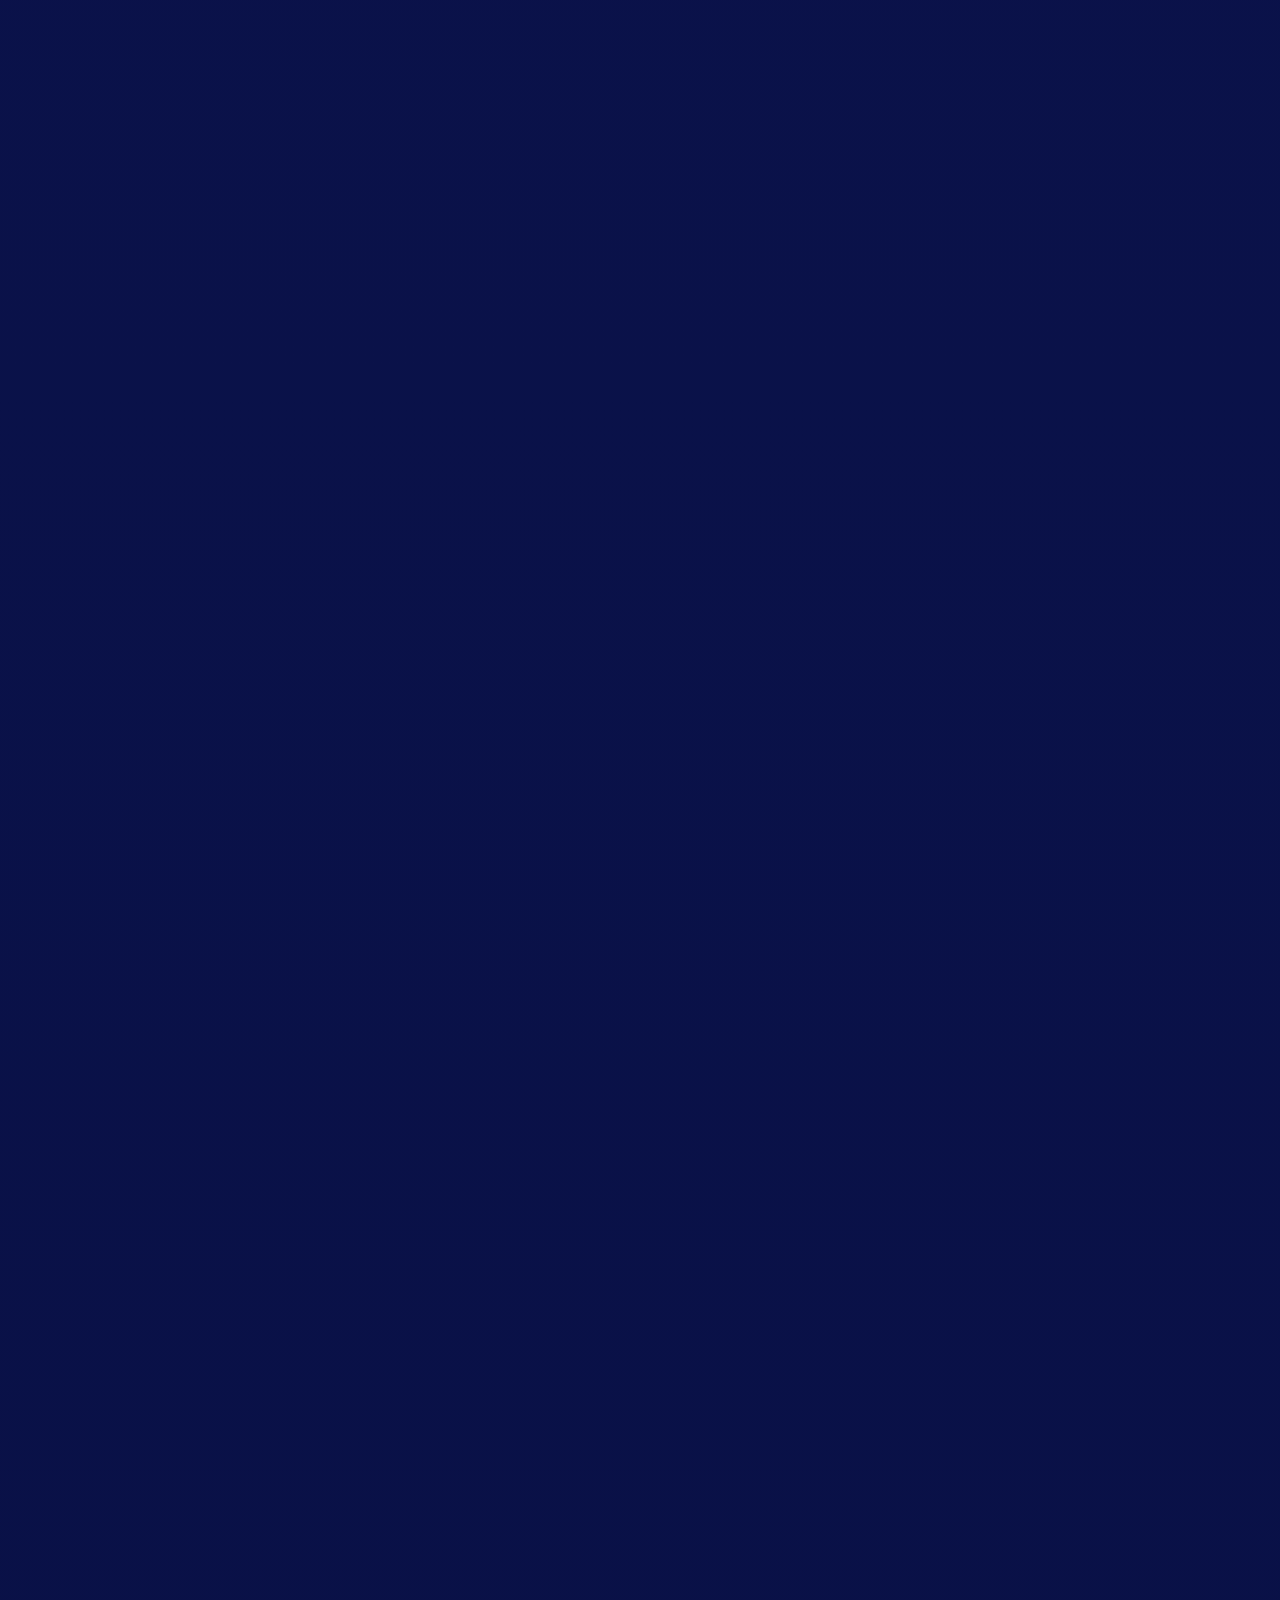
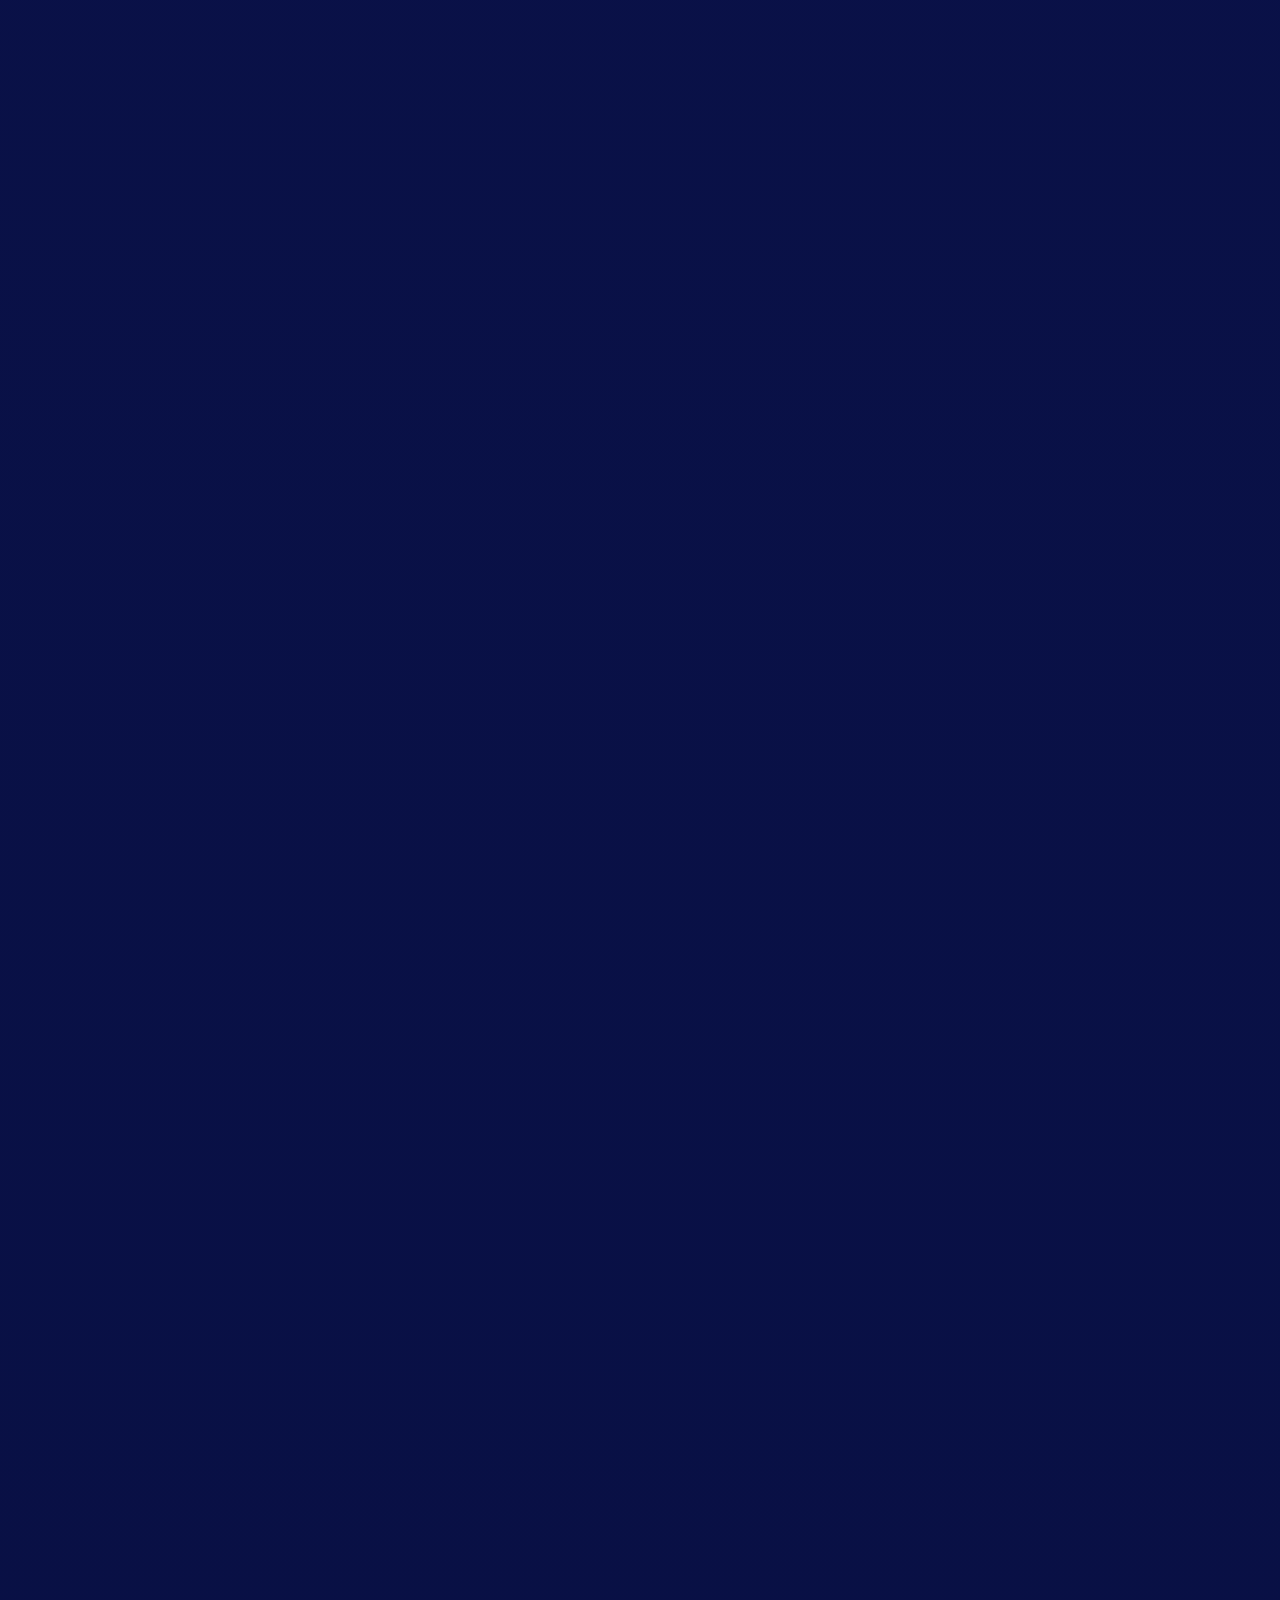
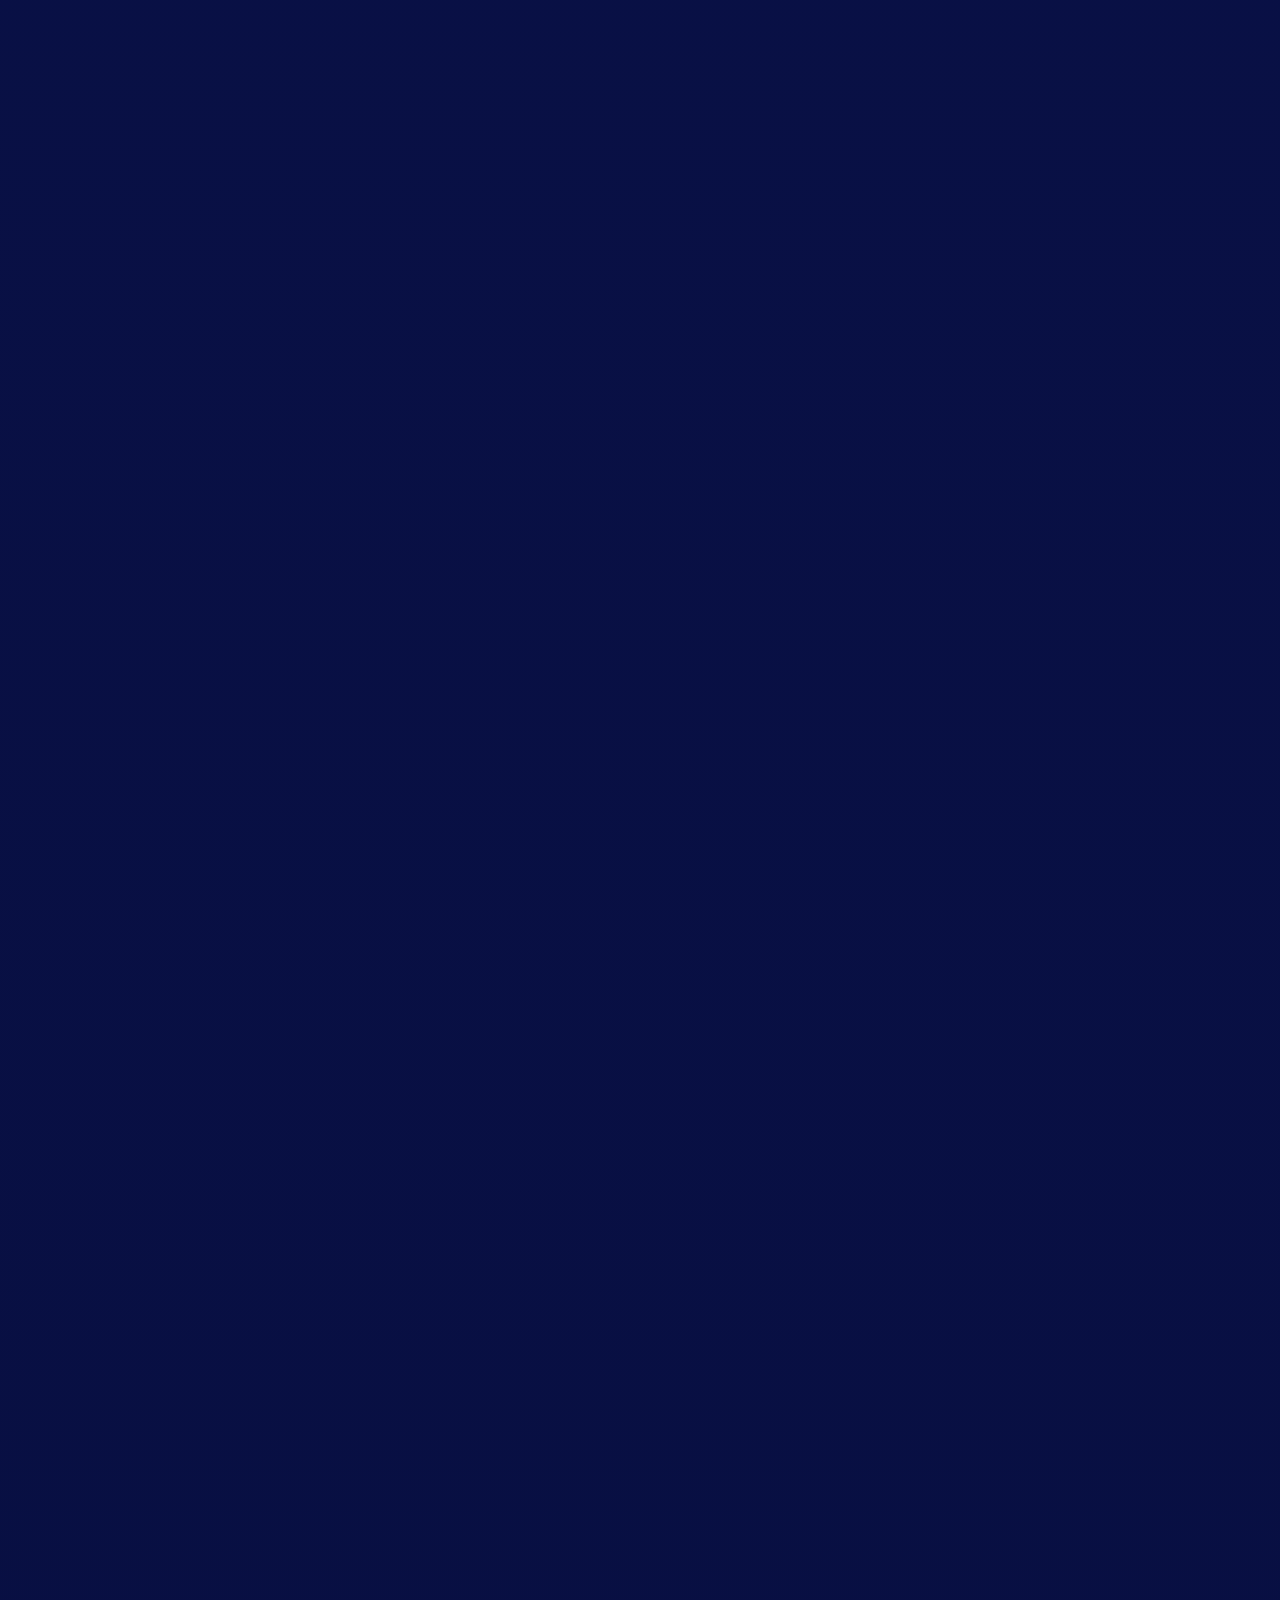
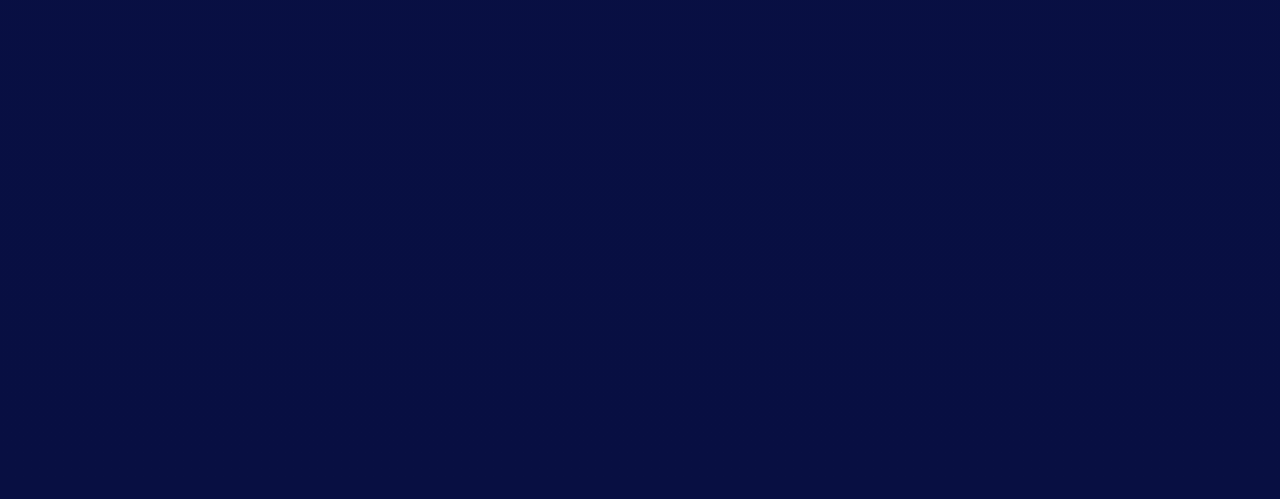
==== commit c9d2b66b: "update hero" ====
--- a/index.html
+++ b/index.html
@@ -2651,15 +2651,14 @@
                                     <div class="col-xl-5 col-lg-10">
                                         <div class="hero-content text-center text-xl-start">
                                             <span class="ukm-hero-kicker" data-aos="fade-down" data-aos-duration="1000"><i class="far fa-bullhorn"></i>Pengumuman Terkini</span>
-                                            <h1 class="text-anm">Modul 5:<br>Lengkapkan Segera!</h1>
-                                            <p class="ukm-hero-copy" data-aos="fade-up" data-aos-duration="1400">Jangan lupa lengkapkan <strong>Modul 5</strong> sebelum sesi Modul 6: Pencipta Ejen AI bermula. Tonton rakaman dan lengkapkan penyertaan untuk memperoleh <strong>Sijil Penyertaan</strong> dan <strong>Sijil Pencapaian</strong>.</p>
+                                            <h1 class="text-anm">Tonton Modul 6<br>Sekarang!</h1>
+                                            <p class="ukm-hero-copy" data-aos="fade-up" data-aos-duration="1400">Sertai <strong>Modul 6: Misi AI untuk Malaysia</strong> dan bina AI untuk Malaysia. Tonton rakaman dan lengkapkan penyertaan untuk memperoleh <strong>Sijil Penyertaan</strong> dan <strong>Sijil Pencapaian</strong>.</p>
                                             <div class="ukm-hero-meta" data-aos="fade-up" data-aos-duration="1600">
-                                                <span class="ukm-meta-pill"><i class="far fa-calendar-alt"></i>Modul 6 bermula: 29 September 2026</span>
-                                                <span class="ukm-meta-pill"><i class="far fa-hourglass-half"></i>Tinggal 7 hari lagi</span>
+                                                <span class="ukm-meta-pill"><i class="far fa-calendar-alt"></i>Tarikh akhir penghantaran: 4 Oktober 2026</span>
                                             </div>
                                             <div class="hero-button-wrap">
                                                 <div class="orbia-button" data-aos="fade-up" data-aos-duration="1800">
-                                                    <a href="https://bit.ly/aimuda5" target="_blank" rel="noopener noreferrer" class="theme-btn gradient-btn">Tonton Modul 5<i class="far fa-play"></i></a>
+                                                    <a href="https://bit.ly/aimuda6" target="_blank" rel="noopener noreferrer" class="theme-btn gradient-btn">Tonton Modul 6<i class="far fa-play"></i></a>
                                                 </div>
                                                 <div class="orbia-button" data-aos="fade-up" data-aos-duration="2000">
                                                     <a href="https://bit.ly/penyertaan-aimuda5" target="_blank" rel="noopener noreferrer" class="theme-btn style-two">Penyertaan &amp; Sijil<i class="far fa-arrow-right"></i></a>
@@ -2672,7 +2671,7 @@
                                     </div>
                                     <div class="col-xl-5 col-lg-8 col-md-9">
                                         <div class="ukm-hero-poster-frame" data-aos="fade-left" data-aos-duration="1400">
-                                            <img src="assets/images/poster/poster-taklimat-modul5-reminder.jpg" alt="Poster AI Muda@NADI Modul 5: Misi Data AI &mdash; lengkapkan Modul 5 sebelum 29 September 2026" class="ukm-hero-poster-img">
+                                            <img src="assets/images/poster/poster-taklimat-modul6-reminder.png" alt="Poster Misi: AI Untuk Malaysia &mdash; Bina AI untuk Malaysia, tarikh akhir penghantaran 4 Oktober 2026" class="ukm-hero-poster-img">
                                         </div>
                                     </div>
                                 </div>
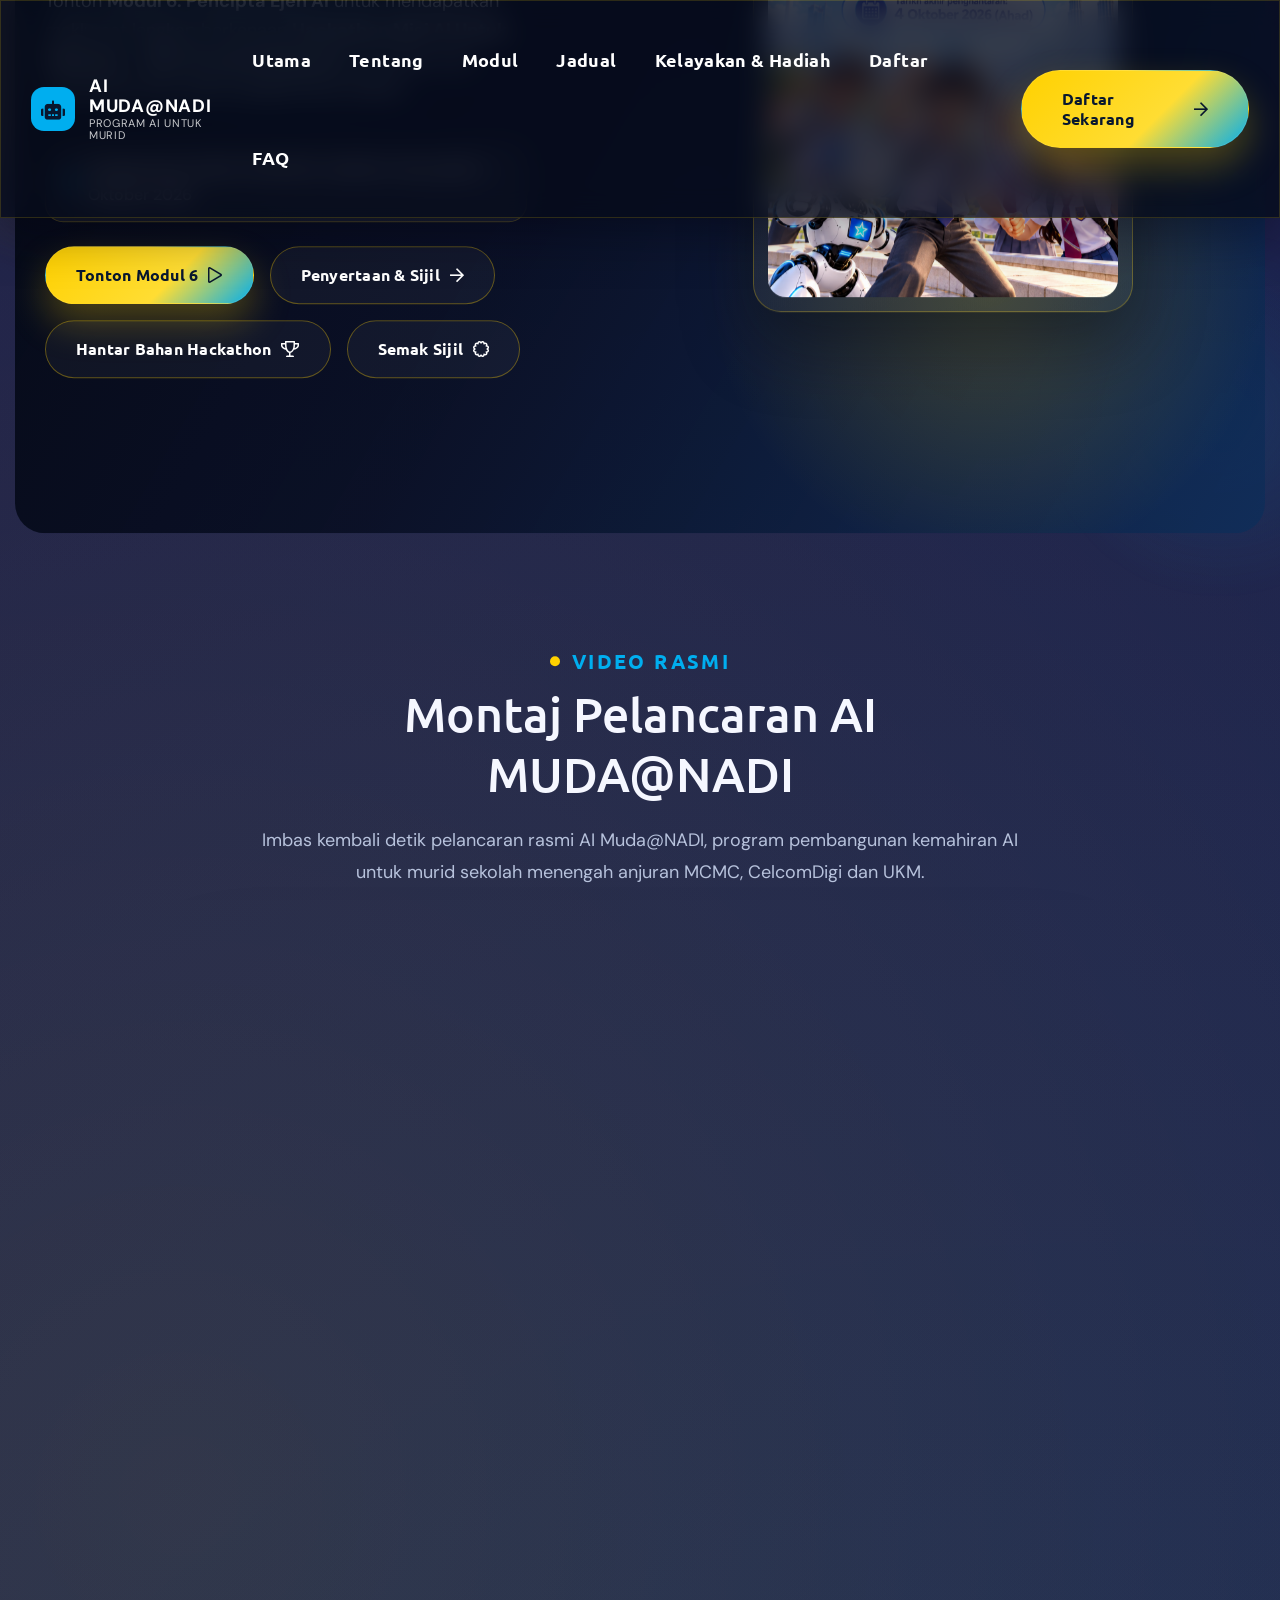
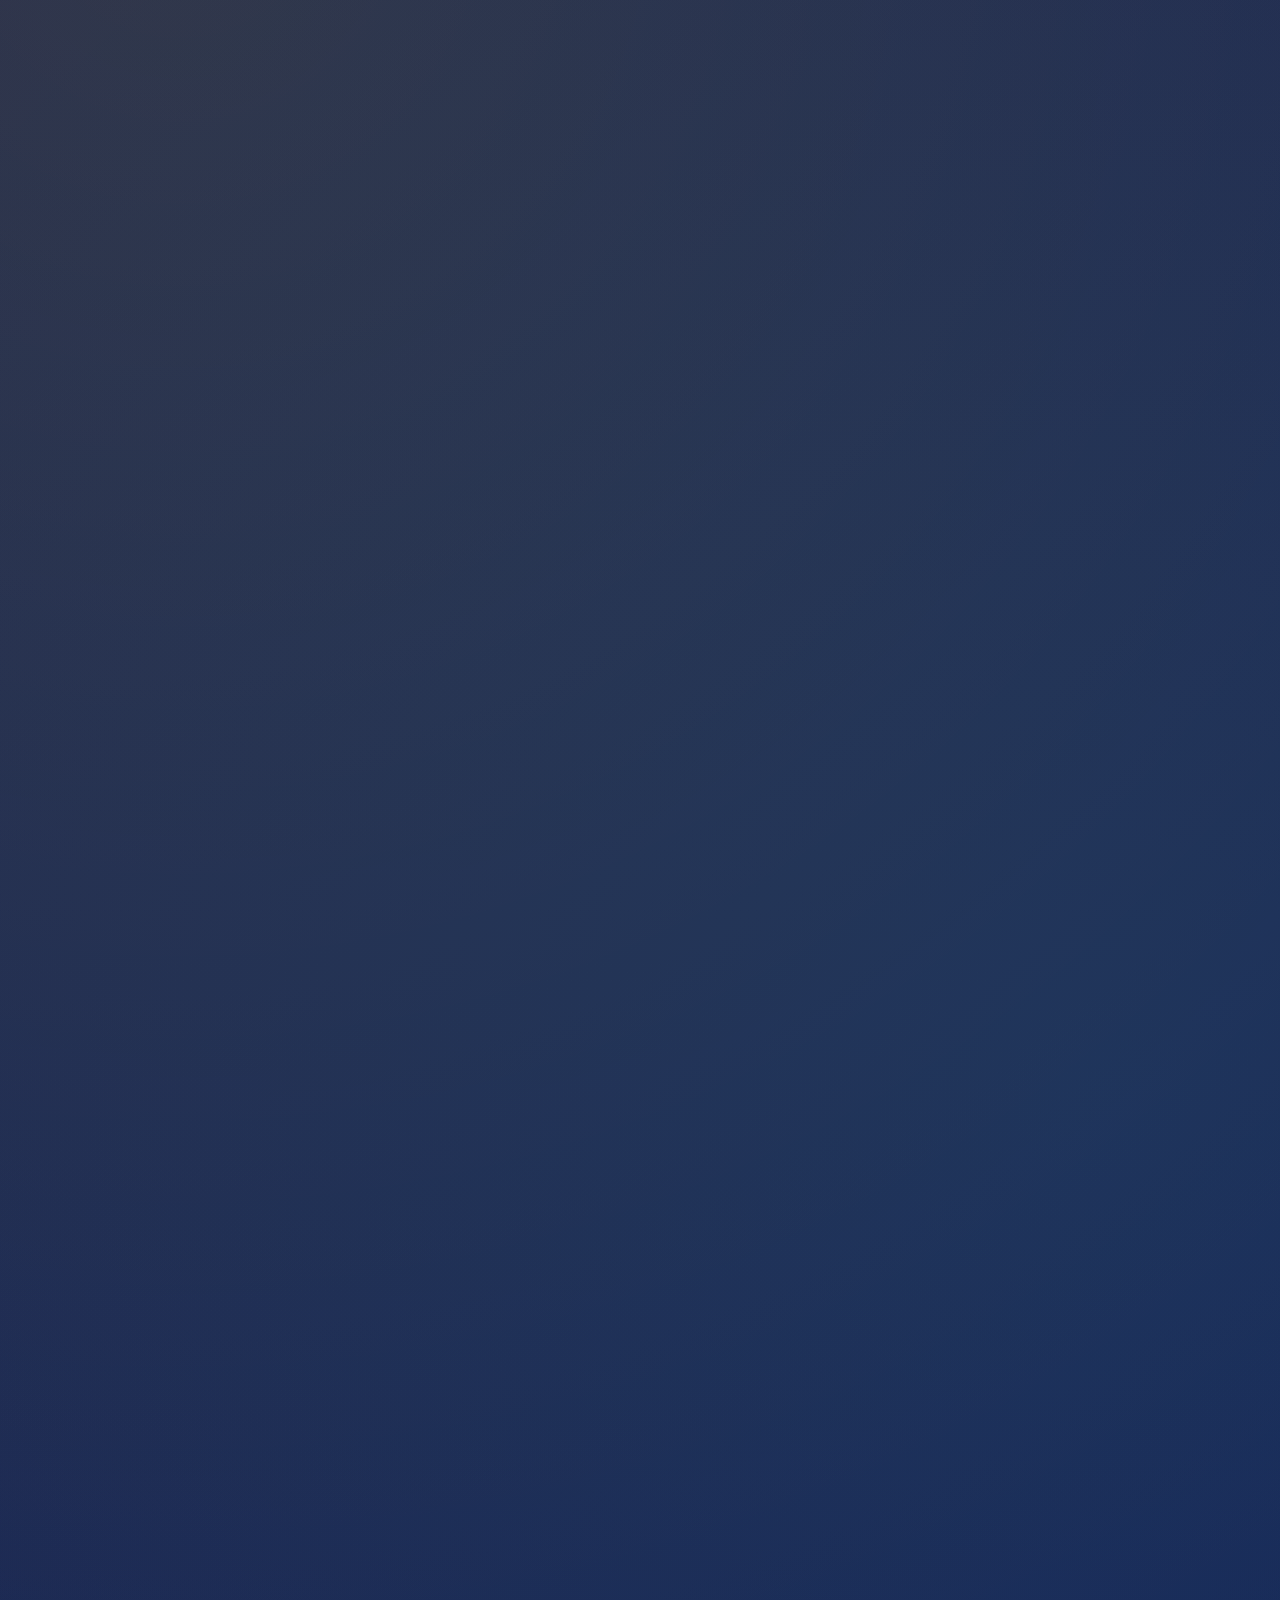
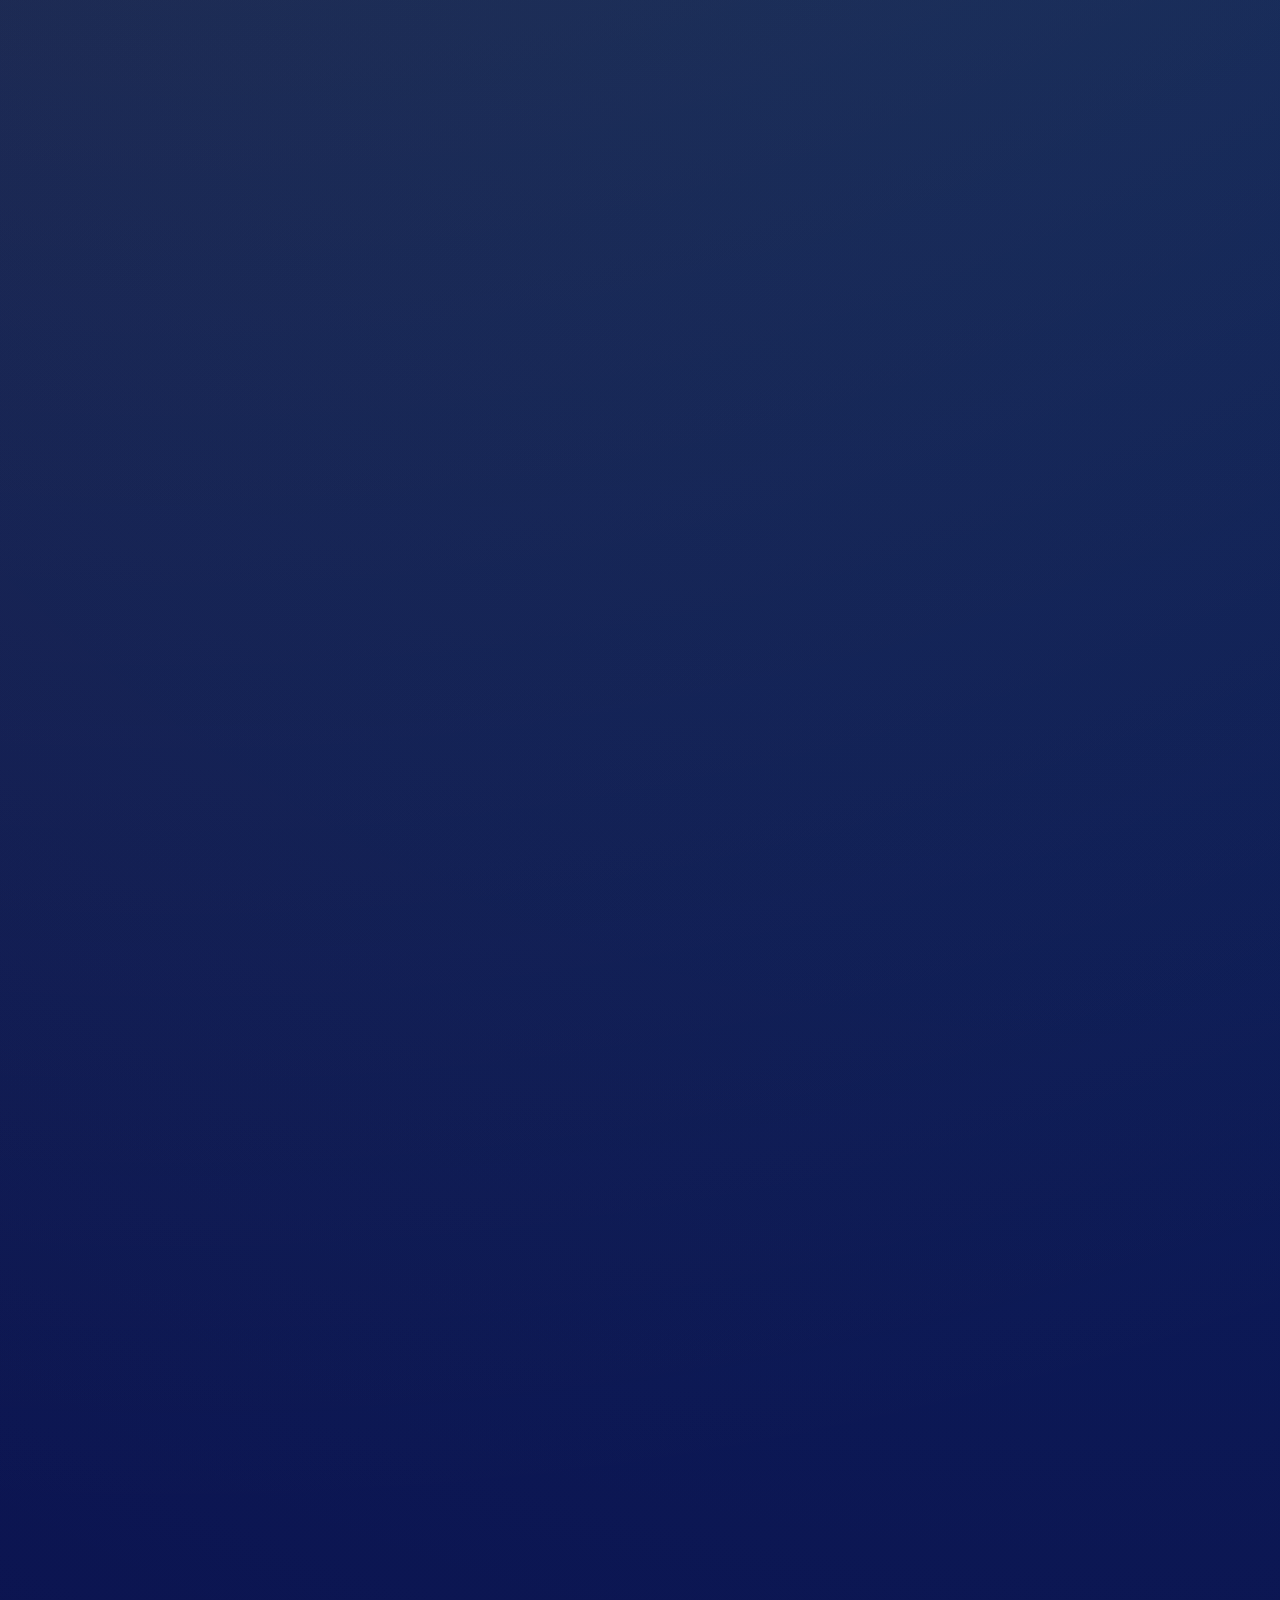
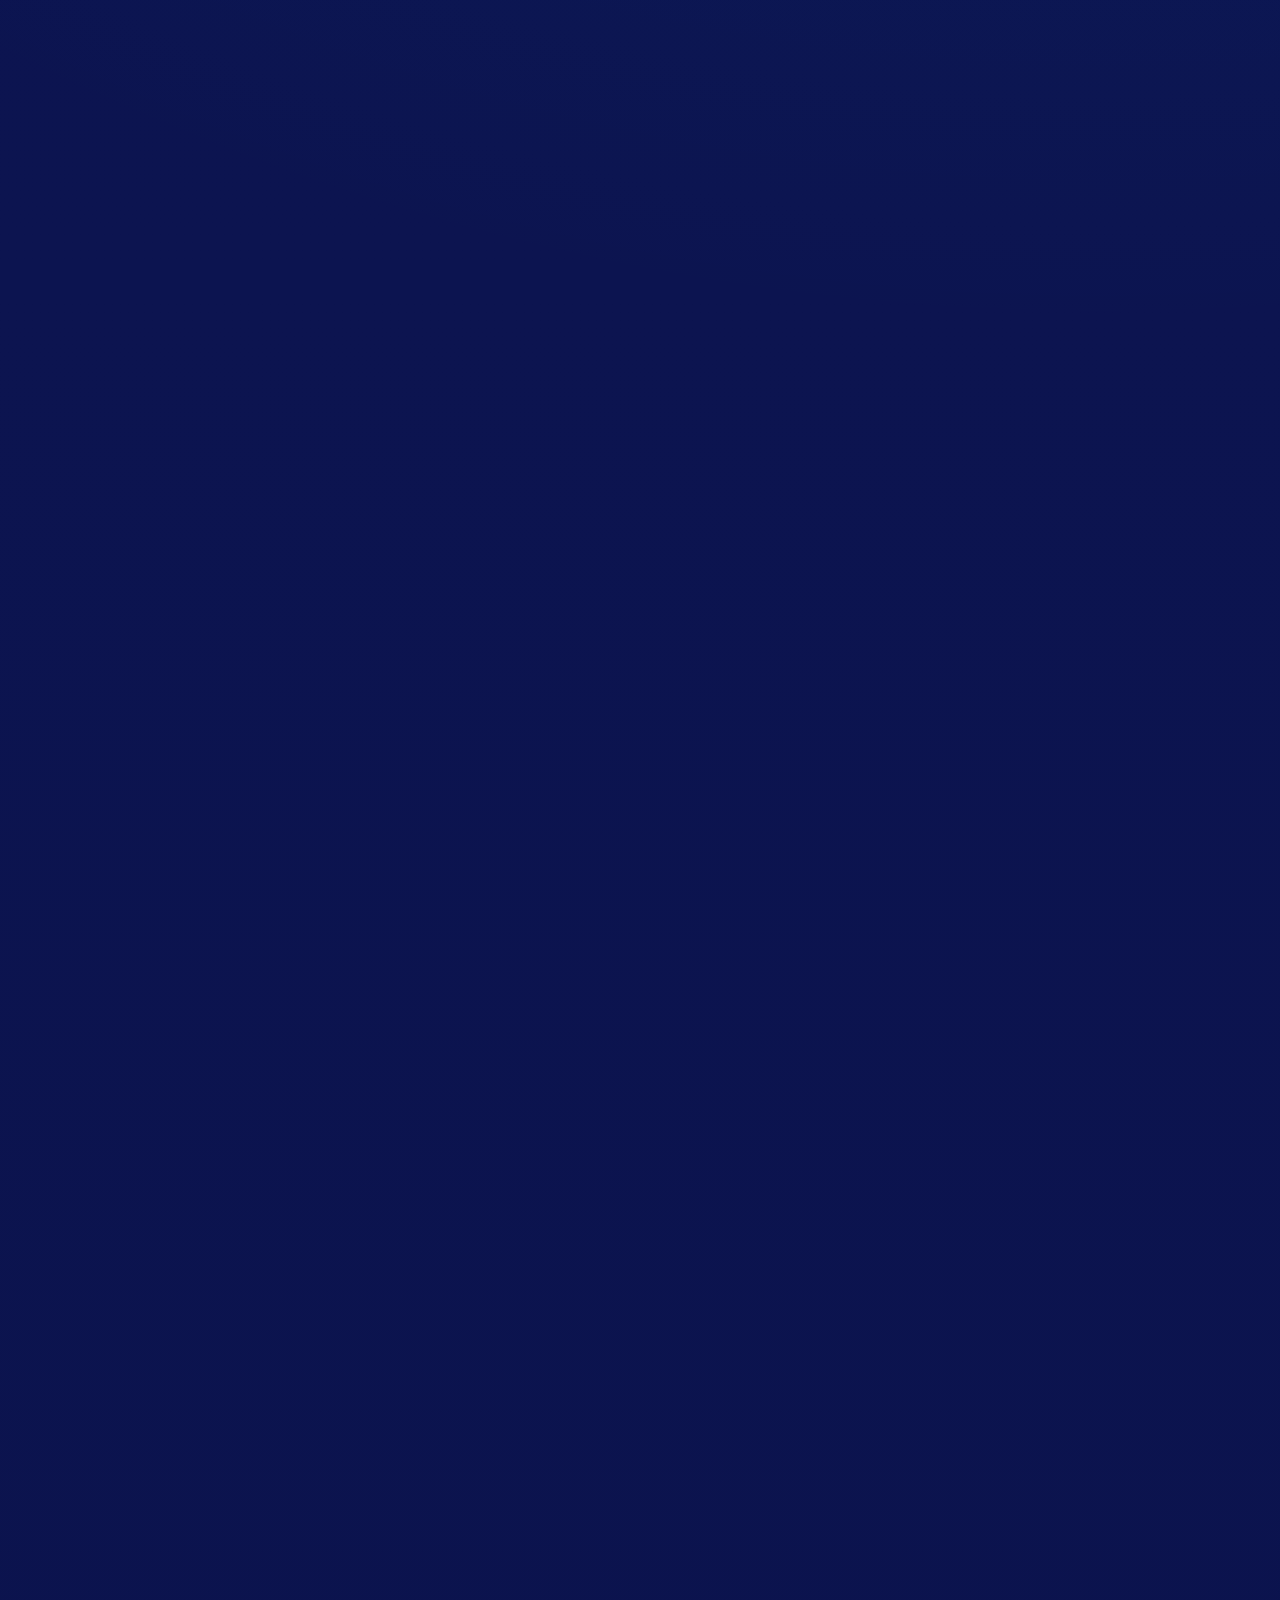
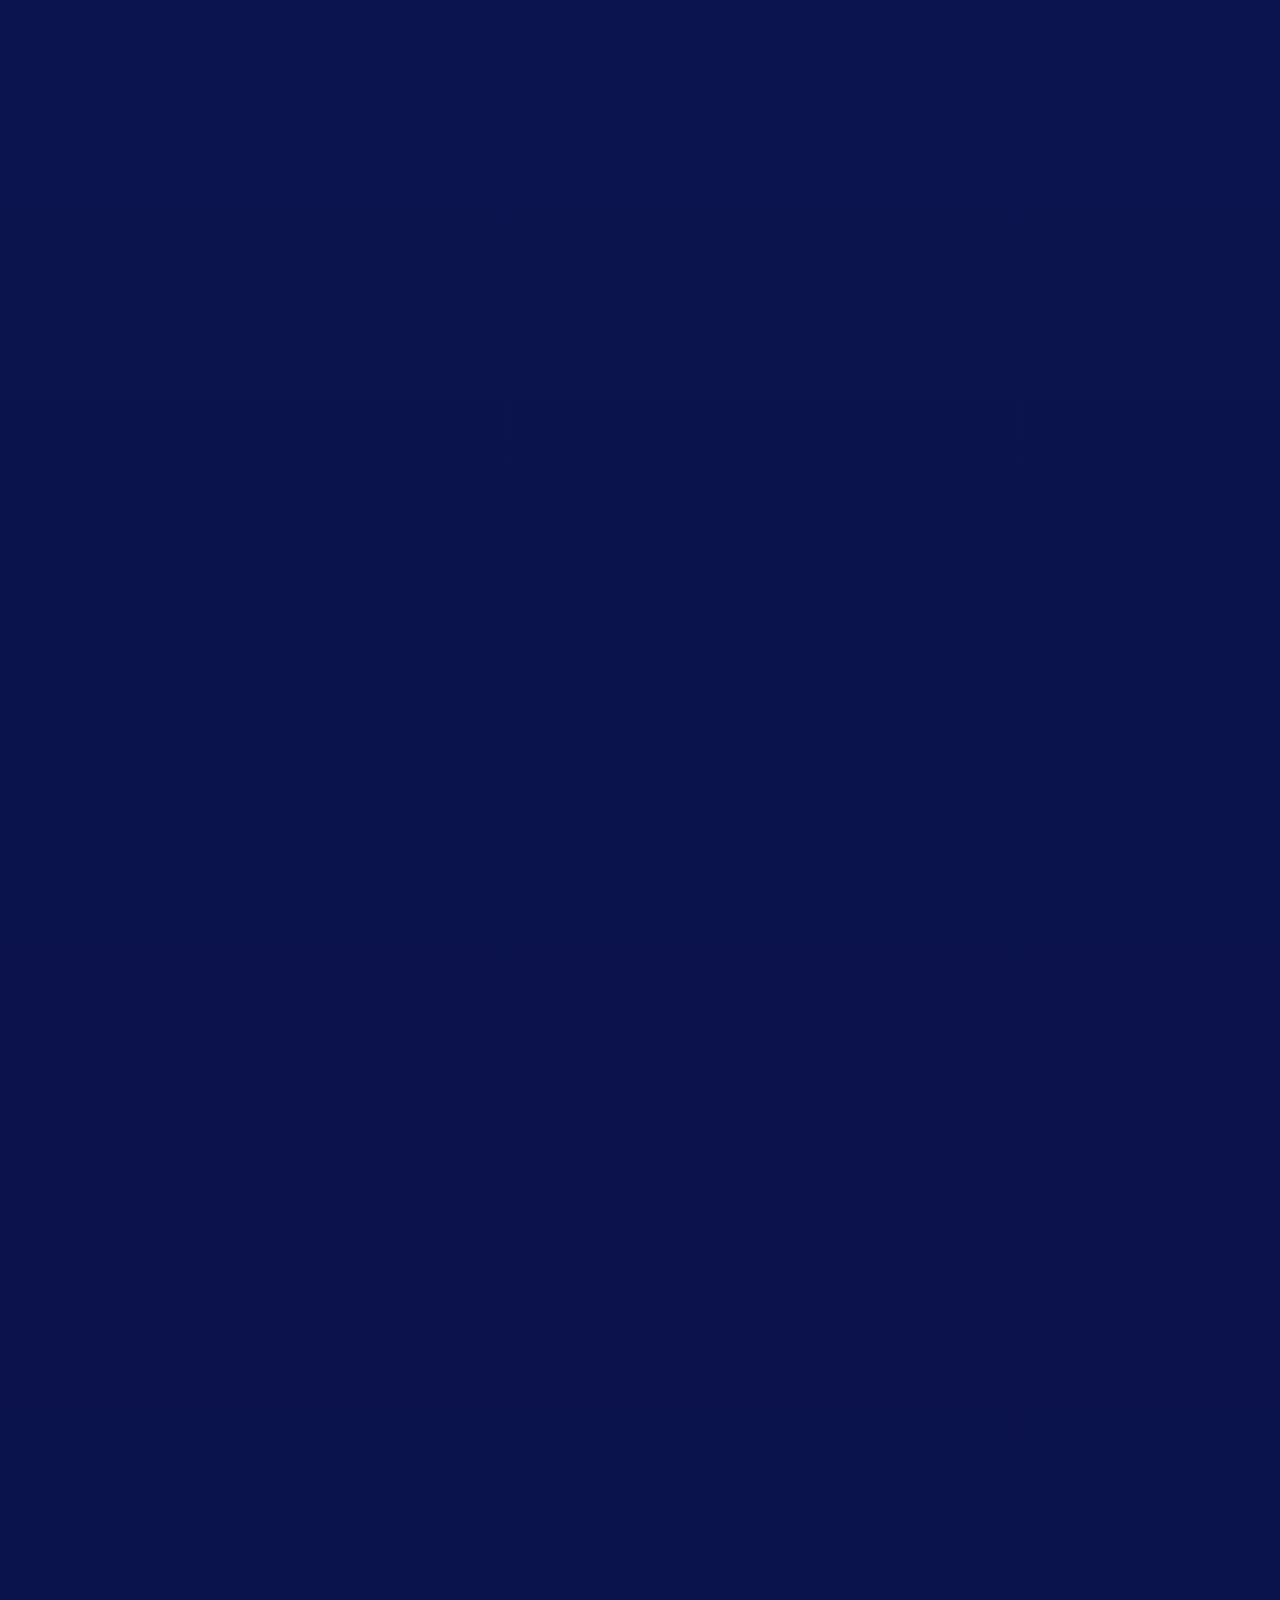
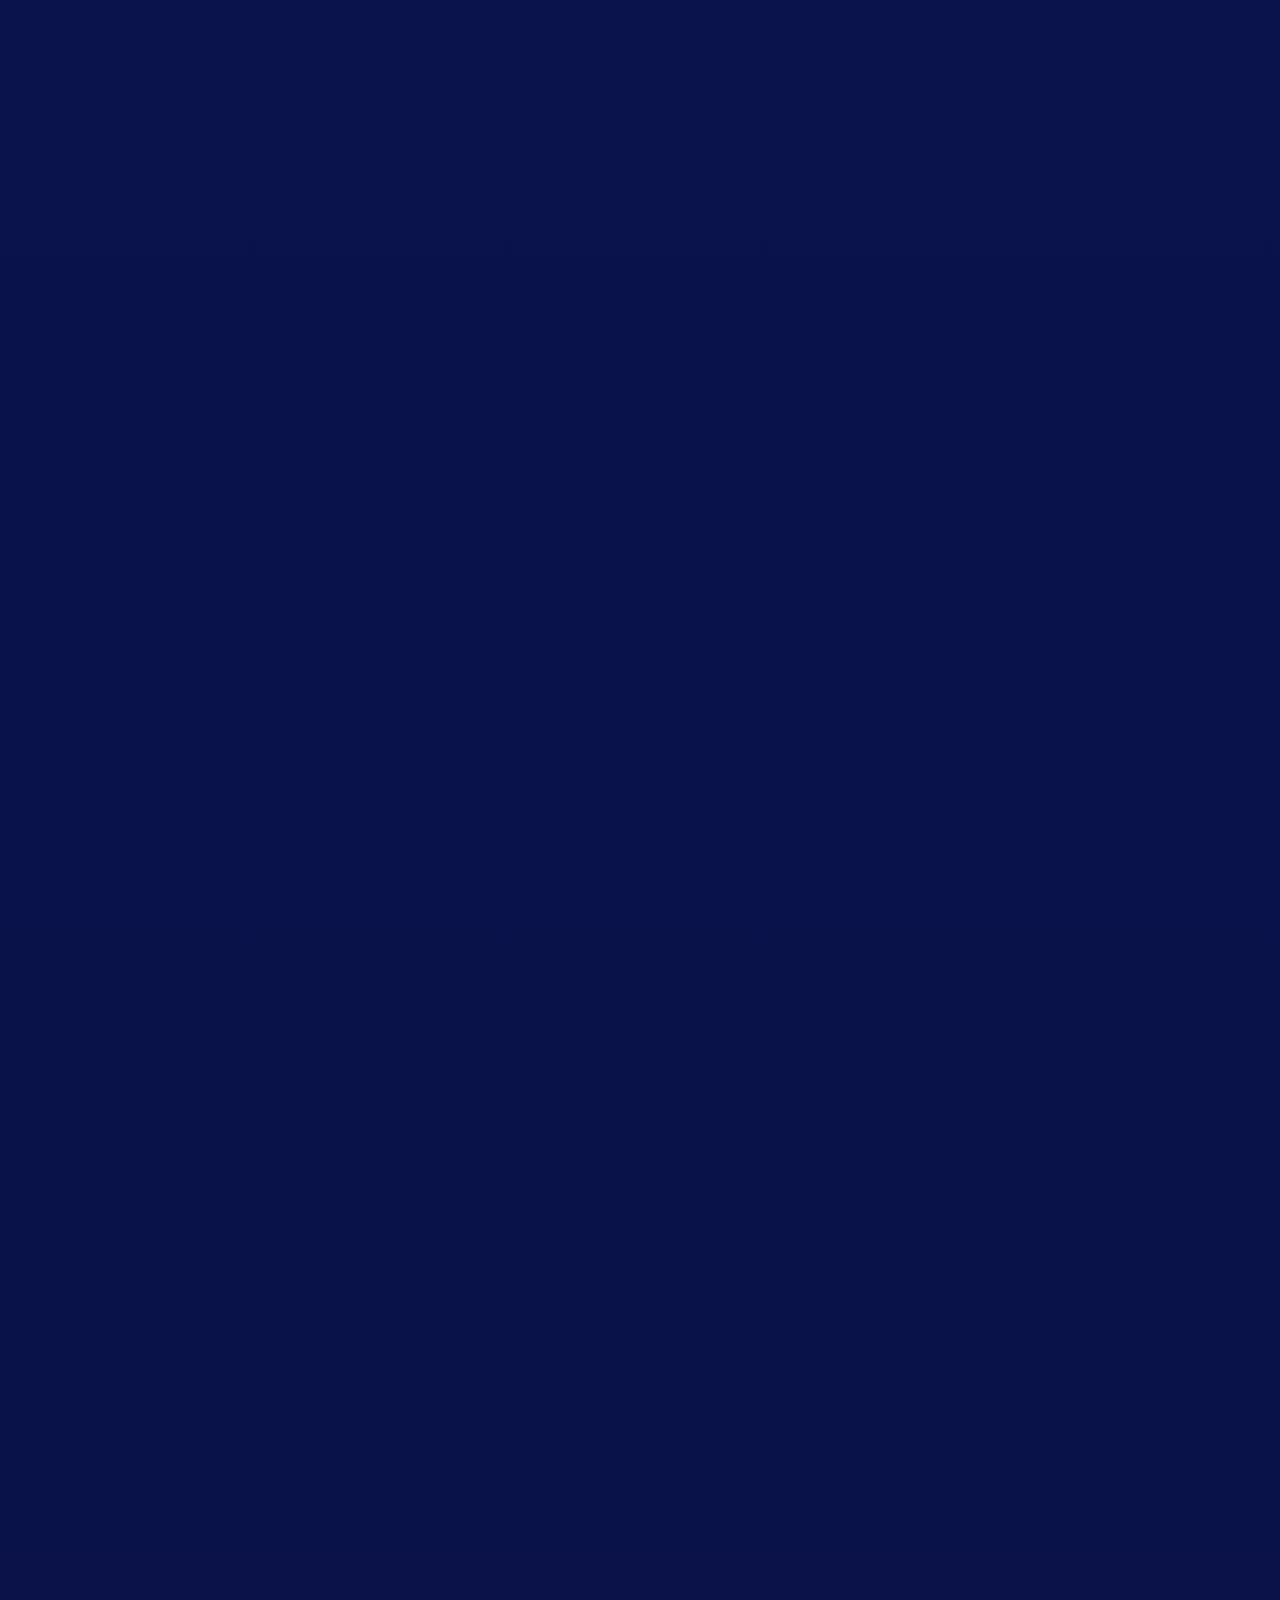
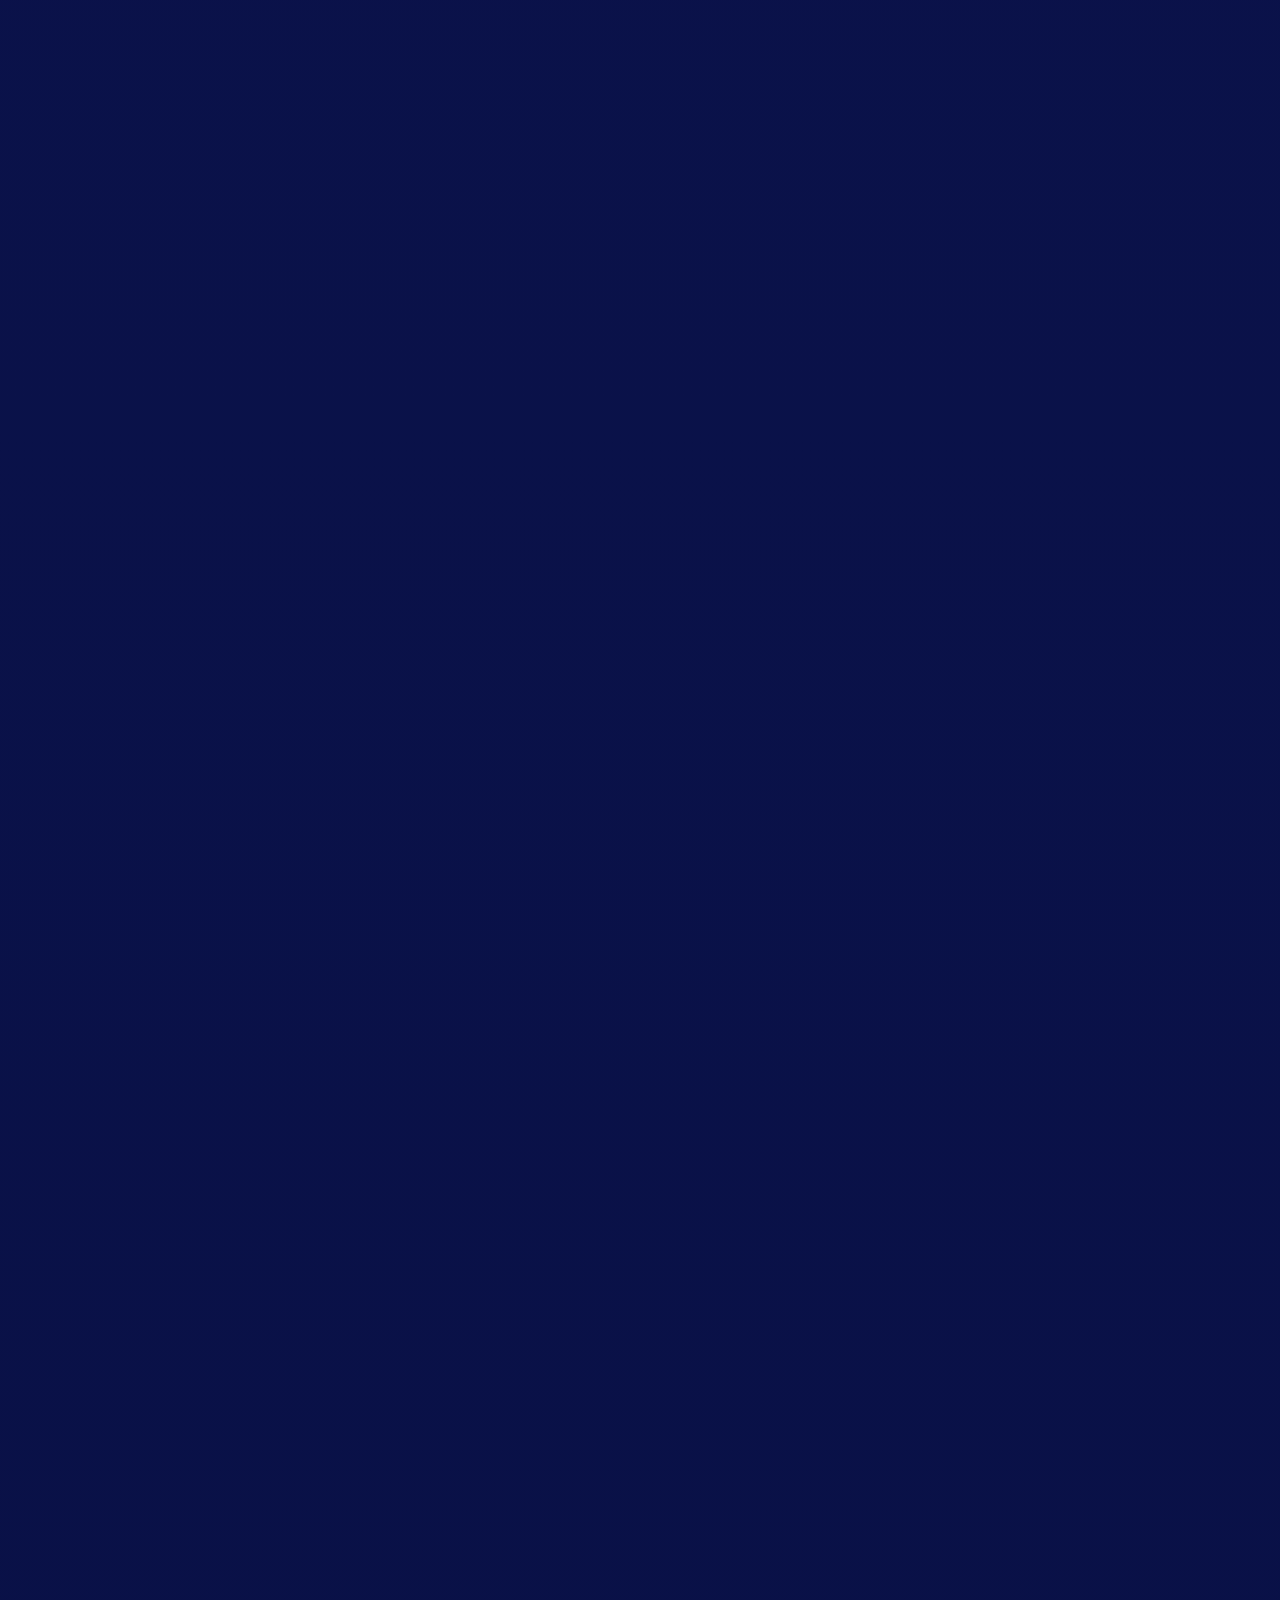
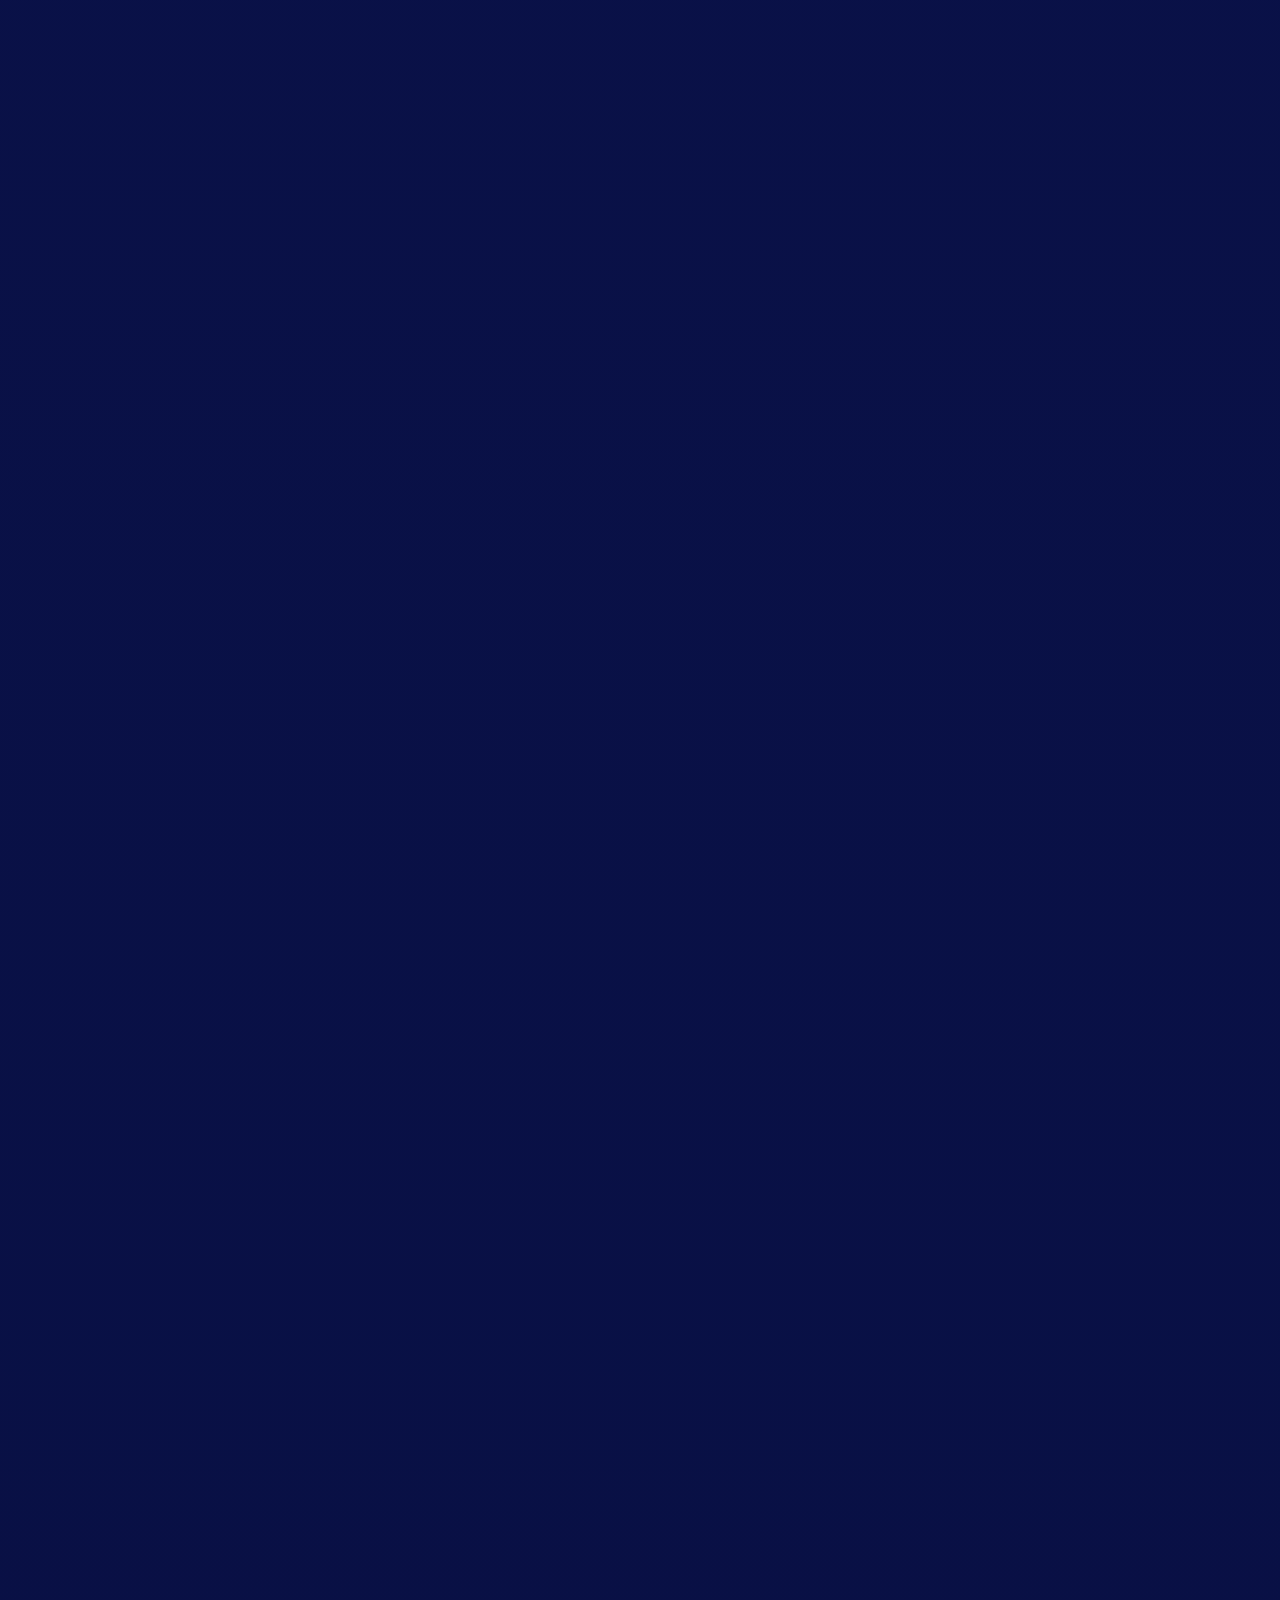
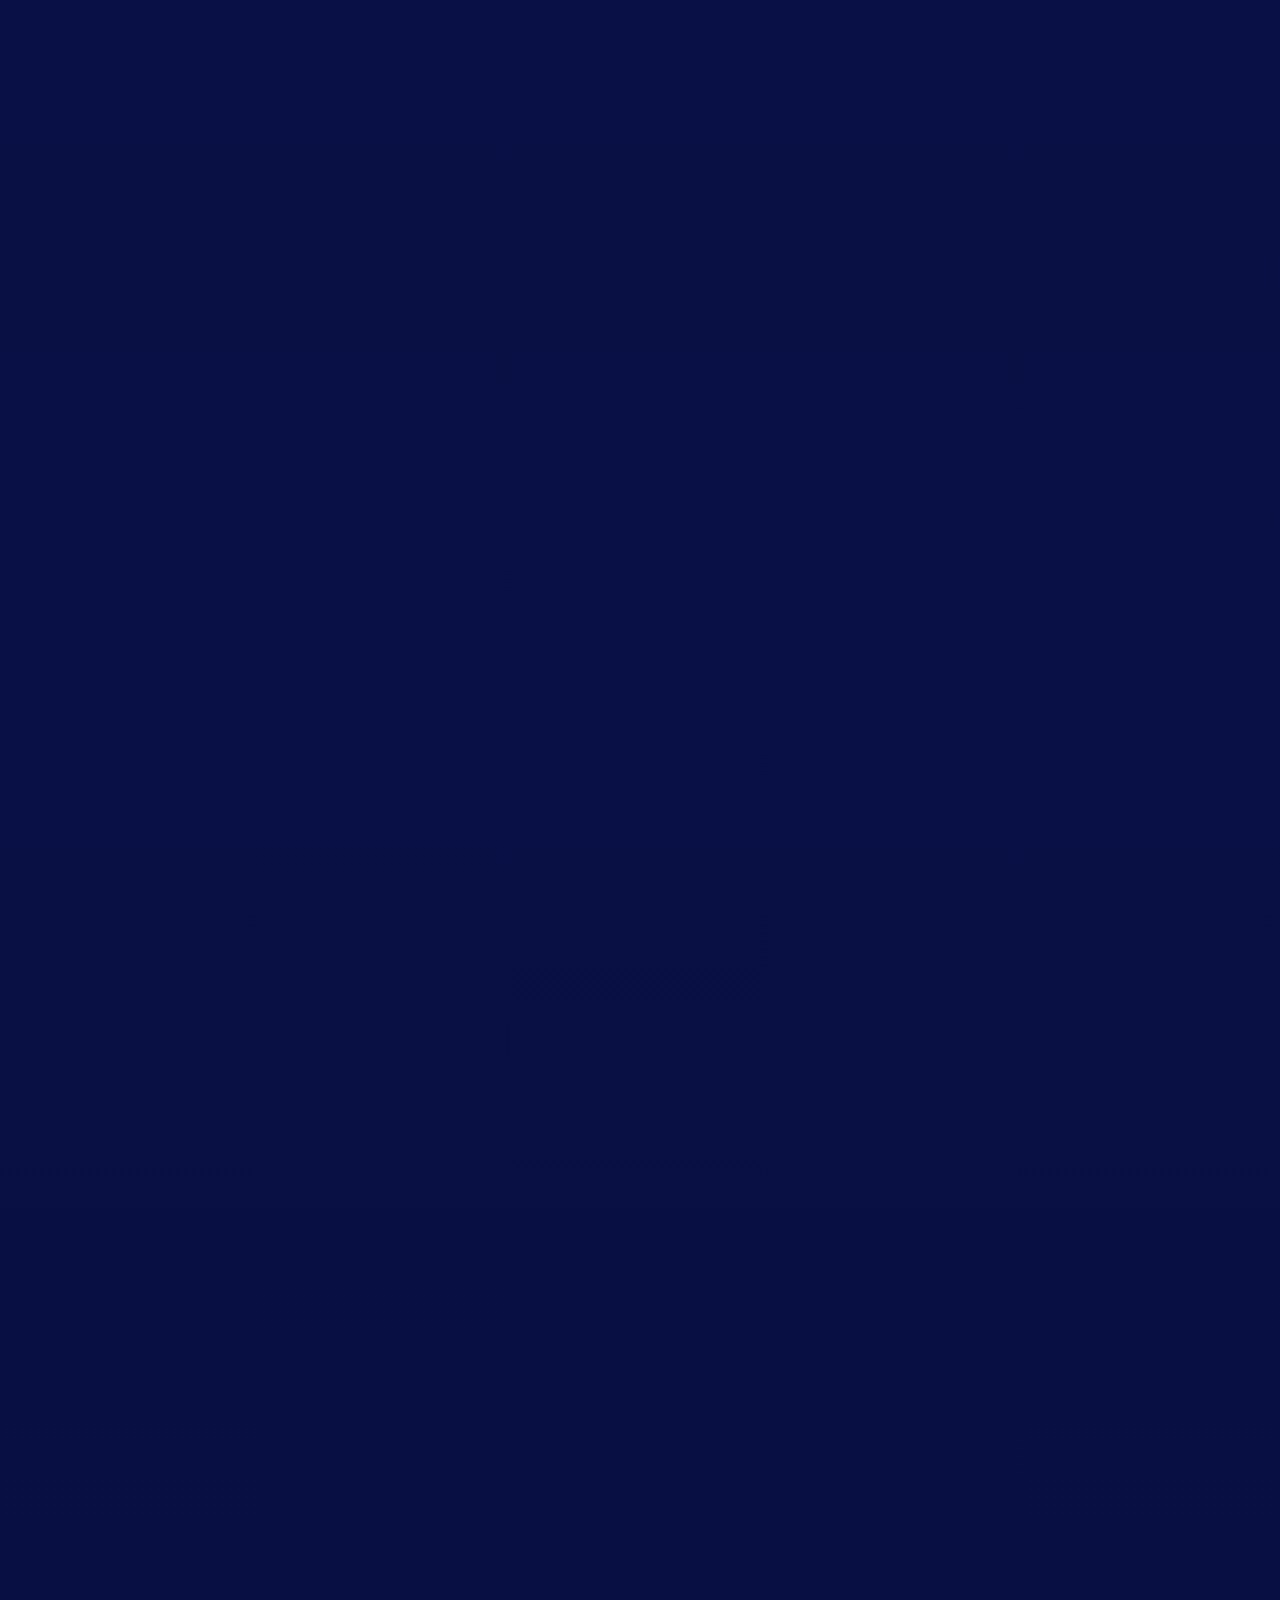
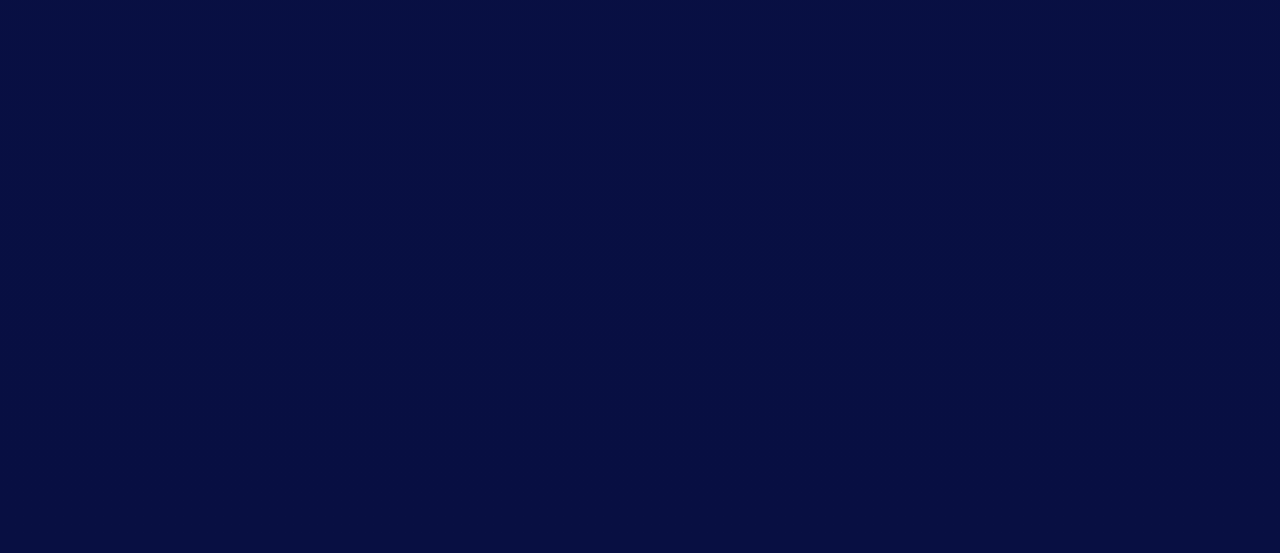
==== commit f28ac7c7: "updaye hackathon details" ====
--- a/index.html
+++ b/index.html
@@ -2650,20 +2650,23 @@
                                 <div class="row align-items-center justify-content-center justify-content-xl-between">
                                     <div class="col-xl-5 col-lg-10">
                                         <div class="hero-content text-center text-xl-start">
-                                            <span class="ukm-hero-kicker" data-aos="fade-down" data-aos-duration="1000"><i class="far fa-bullhorn"></i>Pengumuman Terkini</span>
-                                            <h1 class="text-anm">Tonton Modul 6<br>Sekarang!</h1>
-                                            <p class="ukm-hero-copy" data-aos="fade-up" data-aos-duration="1400">Sertai <strong>Modul 6: Misi AI untuk Malaysia</strong> dan bina AI untuk Malaysia. Tonton rakaman dan lengkapkan penyertaan untuk memperoleh <strong>Sijil Penyertaan</strong> dan <strong>Sijil Pencapaian</strong>.</p>
+                                            <span class="ukm-hero-kicker" data-aos="fade-down" data-aos-duration="1000"><i class="far fa-bullhorn"></i>Kesemua 6 Modul Telah Tamat</span>
+                                            <h1 class="text-anm">Road to<br>Hackathon</h1>
+                                            <p class="ukm-hero-copy" data-aos="fade-up" data-aos-duration="1400">Tonton <strong>Modul 6: Pencipta Ejen AI</strong> untuk mendapatkan maklumat lengkap berkenaan <strong>Hackathon Misi AI Untuk Malaysia &ndash; Bina AI untuk Malaysia</strong>, termasuk cara penyertaan dan tarikh penghantaran bahan.</p>
                                             <div class="ukm-hero-meta" data-aos="fade-up" data-aos-duration="1600">
-                                                <span class="ukm-meta-pill"><i class="far fa-calendar-alt"></i>Tarikh akhir penghantaran: 4 Oktober 2026</span>
+                                                <span class="ukm-meta-pill"><i class="far fa-calendar-alt"></i>Penghantaran bahan Hackathon sebelum atau pada 4 Oktober 2026</span>
                                             </div>
                                             <div class="hero-button-wrap">
                                                 <div class="orbia-button" data-aos="fade-up" data-aos-duration="1800">
                                                     <a href="https://bit.ly/aimuda6" target="_blank" rel="noopener noreferrer" class="theme-btn gradient-btn">Tonton Modul 6<i class="far fa-play"></i></a>
                                                 </div>
                                                 <div class="orbia-button" data-aos="fade-up" data-aos-duration="2000">
-                                                    <a href="https://bit.ly/penyertaan-aimuda5" target="_blank" rel="noopener noreferrer" class="theme-btn style-two">Penyertaan &amp; Sijil<i class="far fa-arrow-right"></i></a>
+                                                    <a href="https://bit.ly/penyertaan-aimuda6" target="_blank" rel="noopener noreferrer" class="theme-btn style-two">Penyertaan &amp; Sijil<i class="far fa-arrow-right"></i></a>
                                                 </div>
                                                 <div class="orbia-button" data-aos="fade-up" data-aos-duration="2200">
+                                                    <a href="https://bit.ly/hackathon-aimuda" target="_blank" rel="noopener noreferrer" class="theme-btn style-two">Hantar Bahan Hackathon<i class="far fa-trophy"></i></a>
+                                                </div>
+                                                <div class="orbia-button" data-aos="fade-up" data-aos-duration="2400">
                                                     <a href="https://semaksijil-aimuda.vercel.app/" target="_blank" rel="noopener noreferrer" class="theme-btn style-two">Semak Sijil<i class="far fa-certificate"></i></a>
                                                 </div>
                                             </div>
@@ -2937,10 +2940,13 @@
                                         <h4>Pencipta Ejen AI</h4>
                                         <span class="mod-focus">Pembantu Pembelajaran Masa Depan</span>
                                         <p>Mereka bentuk konsep ejen AI sebagai pembantu pembelajaran.</p>
-                                        <div class="mod-video-pending">
-                                            <i class="far fa-broadcast-tower"></i>
-                                            <p class="mod-pending-label">Akan disiarkan secara langsung</p>
-                                            <p class="mod-pending-date">29 September 2026 &middot; 2.30 petang</p>
+                                        <a href="https://bit.ly/aimuda6" target="_blank" rel="noopener noreferrer" class="mod-video-preview">
+                                            <img src="assets/images/poster/poster-taklimat-modul6-reminder.png" alt="Pratonton video Modul 6: Pencipta Ejen AI" loading="lazy">
+                                            <span class="mod-video-play"><i class="fas fa-play"></i></span>
+                                        </a>
+                                        <div class="mod-actions">
+                                            <a href="https://bit.ly/aimuda6" target="_blank" rel="noopener noreferrer" class="mod-btn"><i class="far fa-play"></i>Tonton Modul 6</a>
+                                            <button type="button" class="mod-btn" data-bs-toggle="modal" data-bs-target="#modul6DetailsModal"><i class="far fa-bell"></i>Lihat Butiran</button>
                                         </div>
                                     </div>
                                 </div>
@@ -3038,6 +3044,10 @@
                                                 <span class="tl-date" style="--tl-color:#FF2D6B;">29 September 2026 (Selasa) &middot; 2.30 petang</span>
                                                 <h4>Modul 6: Pencipta Ejen AI</h4>
                                                 <p>Pembantu Pembelajaran Masa Depan &mdash; mereka bentuk konsep ejen AI.</p>
+                                                <div class="tl-card-actions">
+                                                    <a href="https://bit.ly/aimuda6" target="_blank" rel="noopener noreferrer" class="tl-poster-link"><i class="far fa-play"></i>Tonton Modul 6</a>
+                                                    <button type="button" class="tl-poster-link tl-details-btn" data-bs-toggle="modal" data-bs-target="#modul6DetailsModal"><i class="far fa-bell"></i>Lihat Butiran</button>
+                                                </div>
                                             </div>
                                         </div>
 
@@ -3667,6 +3677,33 @@
             </div>
         </div>
 
+        <div class="modal fade ukm-modul-modal" id="modul6DetailsModal" tabindex="-1" aria-labelledby="modul6DetailsModalLabel" aria-hidden="true">
+            <div class="modal-dialog modal-dialog-centered">
+                <div class="modal-content">
+                    <button type="button" class="btn-close" data-bs-dismiss="modal" aria-label="Tutup"></button>
+                    <div class="modal-body">
+                        <img class="ukm-modul-modal-poster" src="assets/images/poster/poster-taklimat-modul6-reminder.png" alt="Poster Misi: AI Untuk Malaysia &mdash; Bina AI untuk Malaysia, tarikh akhir penghantaran 4 Oktober 2026">
+                        <span class="ukm-modul-modal-scroll-hint"><span><i class="far fa-chevron-down"></i>Skrol untuk butiran</span></span>
+                        <div class="ukm-modul-modal-text">
+                            <p><strong>🚀 Misi AI Untuk Malaysia: Bina AI untuk Malaysia</strong></p>
+                            <p>Kesemua 6 modul telah tamat! 🎉</p>
+                            <p>Pastikan anda telah melengkapkan semua 6 modul untuk melayakkan diri menyertai Hackathon Misi AI Untuk Malaysia &ndash; Bina AI untuk Malaysia.</p>
+                            <p>🌐 <strong>Modul 1: Jelajah AI</strong><br>🎥 <a href="https://bit.ly/aimuda1" target="_blank" rel="noopener noreferrer">bit.ly/aimuda1</a><br>🏅 <a href="https://bit.ly/penyertaan-aimuda1" target="_blank" rel="noopener noreferrer">bit.ly/penyertaan-aimuda1</a></p>
+                            <p>👥 <strong>Modul 2: Rakan Belajar AI</strong><br>🎥 <a href="https://bit.ly/aimuda2" target="_blank" rel="noopener noreferrer">bit.ly/aimuda2</a><br>🏅 <a href="https://bit.ly/penyertaan-aimuda2" target="_blank" rel="noopener noreferrer">bit.ly/penyertaan-aimuda2</a></p>
+                            <p>🔎 <strong>Modul 3: Detektif Ilmu AI</strong><br>🎥 <a href="https://bit.ly/aimuda3" target="_blank" rel="noopener noreferrer">bit.ly/aimuda3</a><br>🏅 <a href="https://bit.ly/penyertaan-aimuda3" target="_blank" rel="noopener noreferrer">bit.ly/penyertaan-aimuda3</a></p>
+                            <p>🎬 <strong>Modul 4: Studio Kreatif AI</strong><br>🎥 <a href="https://bit.ly/aimuda4" target="_blank" rel="noopener noreferrer">bit.ly/aimuda4</a><br>🏅 <a href="https://bit.ly/penyertaan-aimuda4" target="_blank" rel="noopener noreferrer">bit.ly/penyertaan-aimuda4</a></p>
+                            <p>📊 <strong>Modul 5: Misi Data AI</strong><br>🎥 <a href="https://bit.ly/aimuda5" target="_blank" rel="noopener noreferrer">bit.ly/aimuda5</a><br>🏅 <a href="https://bit.ly/penyertaan-aimuda5" target="_blank" rel="noopener noreferrer">bit.ly/penyertaan-aimuda5</a></p>
+                            <p>🤖 <strong>Modul 6: Pencipta Ejen AI</strong><br>🎥 <a href="https://bit.ly/aimuda6" target="_blank" rel="noopener noreferrer">bit.ly/aimuda6</a><br>🏅 <a href="https://bit.ly/penyertaan-aimuda6" target="_blank" rel="noopener noreferrer">bit.ly/penyertaan-aimuda6</a></p>
+                            <p>✅ Pastikan kesemua 6 modul telah dilengkapkan sebelum menyertai hackathon!</p>
+                            <p><strong>🏆 Road to Hackathon</strong><br>Penghantaran bahan sebelum atau pada 4 Oktober 2026<br><a href="https://bit.ly/hackathon-aimuda" target="_blank" rel="noopener noreferrer">bit.ly/hackathon-aimuda</a></p>
+                            <p>🌐 Maklumat lanjut program: <a href="https://www.ukm.my/aiprogram/" target="_blank" rel="noopener noreferrer">www.ukm.my/aiprogram/</a></p>
+                            <p class="ukm-modul-modal-tags">#AIMudaNADI #AIMuda</p>
+                        </div>
+                    </div>
+                </div>
+            </div>
+        </div>
+
         <script src="assets/js/plugins/jquery-3.7.1.min.js"></script>
         <script src="assets/js/plugins/bootstrap.min.js"></script>
         <script src="assets/js/plugins/gsap/gsap.min.js"></script>
